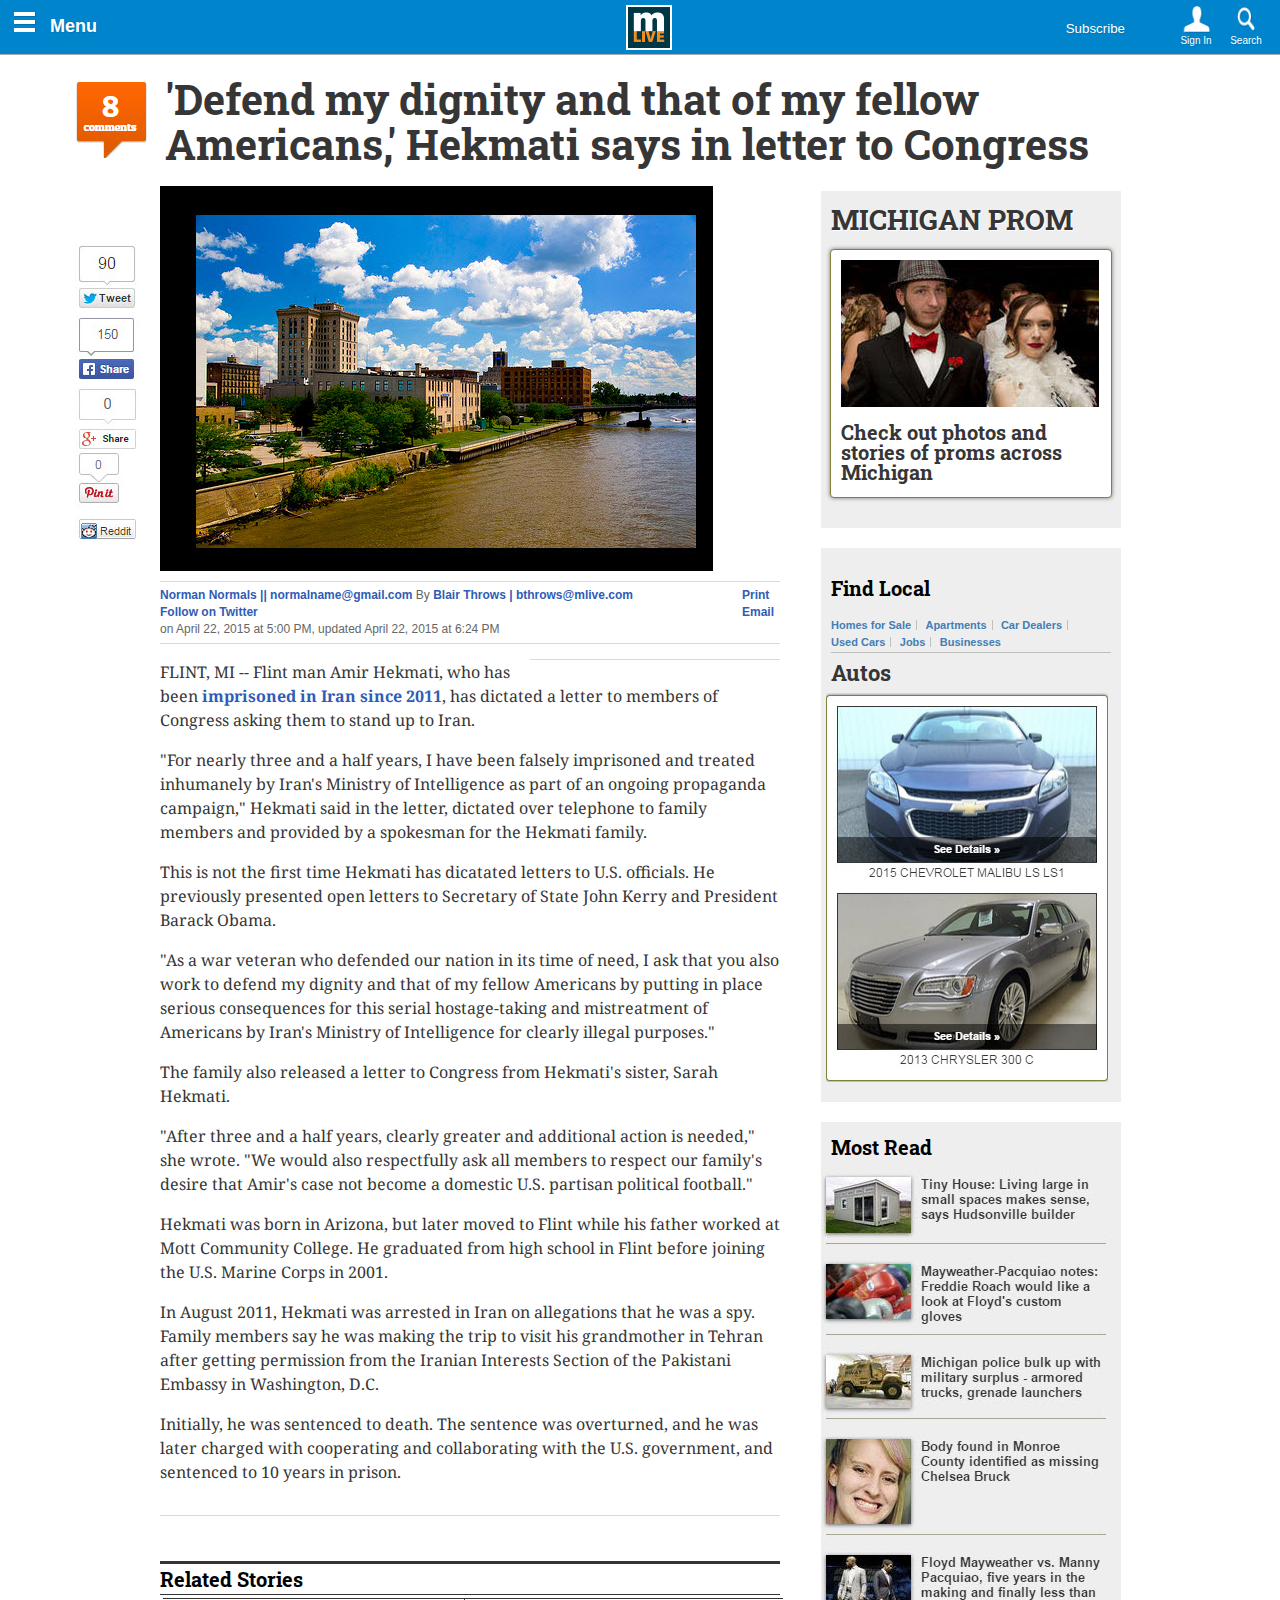
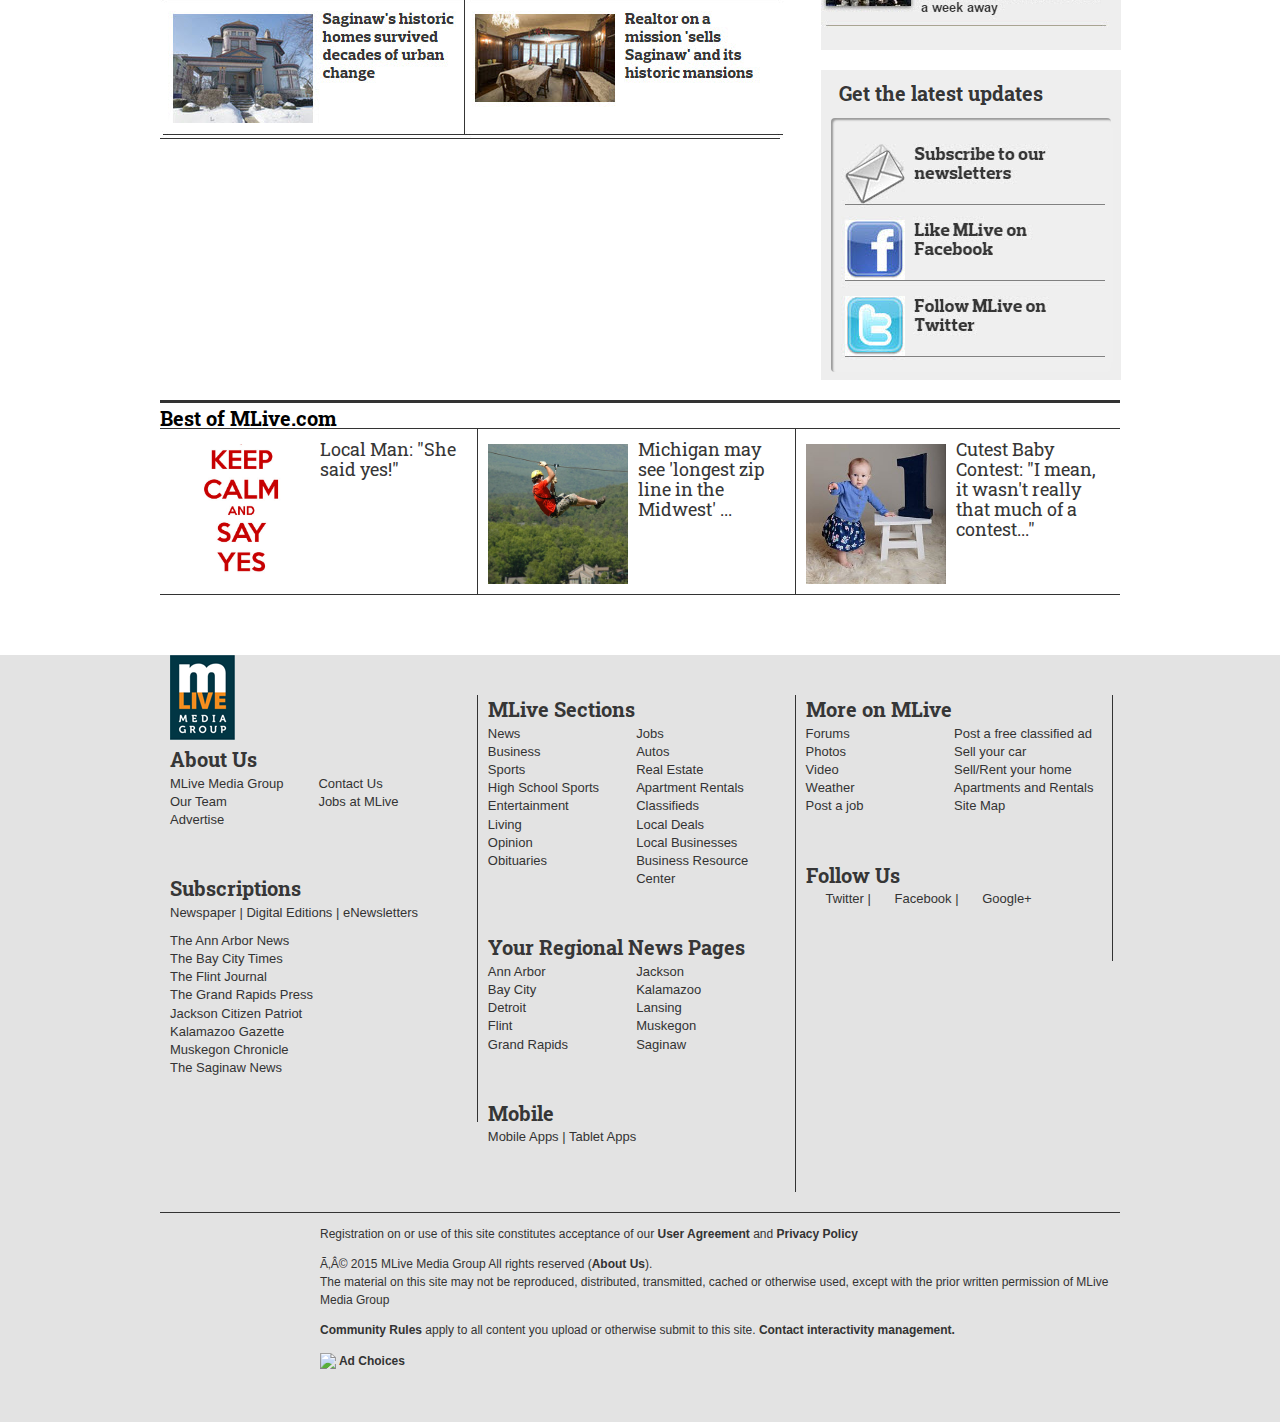
==== index.html @ e7f5a298 "HTML cleanup complete. Removed all script tags." ====
<html class="no-js" lang="en-US" xmlns:fb="http://www.facebook.com/2008/fbml" xmlns:og="http://ogp.me/ns#">
   <!--<![endif]-->
   <head>
      <title>  'Defend my dignity and that of my fellow Americans,' Hekmati says in letter to Congress |                   MLive.com</title>
      <link rel="image_src" href="http://media.mlive.com/flint-journal/photo/2014/04/14815880-small.jpg">
      <link rel="alternate" type="application/atom+xml" title="Flint News" href="http://www.mlive.com/news/flint/index.ssf//atom.xml">
      <link rel="stylesheet" href="css/nocommentbox.css">
      <link rel="stylesheet" href="css/article_res.css">
      <link type="text/css" rel="stylesheet" href="/static/common/js/galleria/adv_galleria.css">
      <link href="/static/common/js/galleria/jquery.mCustomScrollbar.css" rel="stylesheet" type="text/css">
      <link href='http://fonts.googleapis.com/css?family=Roboto+Slab:400,700' rel='stylesheet' type='text/css'>
      <link href='http://fonts.googleapis.com/css?family=Droid+Serif' rel='stylesheet' type='text/css'>
   </head>
   
   <body>
      <div id="FB_HiddenContainer" style="position: absolute; top: -10000px; left: -10000px; width: 0px; height: 0px;"></div>
      <!-- Start Masthead -->
      <!-- ./templates/global/shared/nav/masthead.mtml start -->
      <!-- toprail -->
      <header id="adv_header">
         <div id="adv_masthead">
            <div id="adv_header_logo">
               <div id="adv_logo">
                  <img src="img/mlive-logo.png" style="
                     padding-bottom: 45px;
                     ">
                  <a id="adv_aff_link" href="http://www.mlive.com/" title="MLive"><span class="ir">MLive</span></a>
                  <div id="adv_header_text" style="
                     ">
                     <h3 data-state="7" class="advEdition">
                     </h3>
                  </div>
                  <div id="adv_edition_dropdown" class="advDropdown advLayer">
                     <div class="advPanelArrow"></div>
                     <div class="advDropdownOuter">
                        <div class="advDropdownInner">
                           <ul id="adv_edition_menu" class="advMenuSecondary advMenuSub advMenu">
                              <li data-value="ann-arbor" data-state="7">Ann Arbor</li>
                              <li data-value="bay-city" data-state="7">Bay City</li>
                              <li data-value="detroit" data-state="7">Detroit</li>
                              <li data-value="flint" data-state="7">Flint</li>
                              <li data-value="grand-rapids" data-state="7">Grand Rapids</li>
                              <li data-value="jackson" data-state="7">Jackson</li>
                              <li data-value="kalamazoo" data-state="7">Kalamazoo</li>
                              <li data-value="lansing" data-state="7">Lansing</li>
                              <li data-value="muskegon" data-state="7">Muskegon</li>
                              <li data-value="saginaw" data-state="7">Saginaw</li>
                              <li data-value="michigan" data-state="7">All Michigan</li>
                           </ul>
                        </div>
                     </div>
                  </div>
               </div>
            </div>
         </div>
         <div id="adv_mast_left">
            <nav id="adv_menu" class="advToprailBtn" data-state="1">
               <span class="advToprailIcon"><img src="img/hamburg.png" style="margin-top:5px"></span>
               <span class="advMenuText">Menu</span>
            </nav>
            <div id="adv_menu_dropdown" class="advDropdown advLayer">
               <div class="advPanelArrow"></div>
               <div class="advDropdownOuter">
                  <div id="adv_menu_container">
                     <div class="advDropdownInner">
                        <ul id="adv_menu_top" class="advMenu">
                           <li><a href="http://www.mlive.com/">Home</a></li>
                           <li id="adv_menu_select_edition" data-state="2" data-key="edition">
                              <span class="advHelperText">Set Your Edition</span>
                              <span class="nolink">Michigan</span><span class="next" data-state="2" data-key="edition"></span>
                           </li>
                           <li id="adv_mobi_weather" data-state="4">
                              <div class="advWeatherInner">
                                 <span class="advGeoChoosen"></span>
                                 <span class="advConditions">
                                 <span class="advTemp"></span>
                                 </span>
                              </div>
                              <span class="next"></span>
                           </li>
                        </ul>
                        <ul id="adv_menu_main" class="advMenu">
                           <li><a href="http://www.mlive.com/news/">News</a><span class="next" data-state="2" data-key="3013"></span></li>
                           <li><a href="http://www.mlive.com/sports/">Sports</a><span class="next" data-state="2" data-key="3004"></span></li>
                           <li><a href="http://www.mlive.com/hssports/">High School Sports</a><span class="next" data-state="2" data-key="hssports"></span></li>
                           <li><a href="http://www.mlive.com/weather">Weather</a><span class="next" data-state="2" data-key="3090"></span></li>
                           <li><a href="http://www.mlive.com/business/">Business</a><span class="next" data-state="2" data-key="3086"></span></li>
                           <li><a href="http://www.mlive.com/jobs/">Jobs</a><span class="none" data-state="2" data-key="6319"></span></li>
                           <li><a href="http://autos.mlive.com/">Autos</a><span class="none" data-state="2" data-key="3097"></span></li>
                           <li><a href="http://realestate.mlive.com/">Real Estate</a><span class="none" data-state="2" data-key="3062"></span></li>
                           <li><a href="http://realestate.mlive.com/for-rent">Rentals</a><span class="none" data-state="2" data-key="6118"></span></li>
                           <li><a href="http://www.mlive.com/entertainment/">Entertainment</a><span class="next" data-state="2" data-key="3015"></span></li>
                           <li><a href="http://www.mlive.com/food/">Food &amp; Dining</a><span class="next" data-state="2" data-key="3100"></span></li>
                           <li><span class="nolink" href="">Lifestyle</span><span class="next" data-state="2" data-key="6134"></span></li>
                           <li><a href="http://www.mlive.com/opinion/">Opinion</a><span class="next" data-state="2" data-key="3099"></span></li>
                           <li><span class="nolink" href="http://www.mlive.com/photos/">Photos &amp; Videos</span><span class="next" data-state="2" data-key="3066"></span></li>
                           <li><a href="http://members.mlive.com/">Become a Member</a><span class="next" data-state="2" data-key="3078"></span></li>
                           <li><a href="http://classifieds.mlive.com/">Classifieds</a><span class="none" data-state="2" data-key="3060"></span></li>
                           <li><a href="http://www.mlive.com/obituaries/">Obituaries</a><span class="none" data-state="2" data-key="6318"></span></li>
                           <li><a href="http://www.mlive.com/deals/">Find&amp;Save</a><span class="none" data-state="2" data-key="6317"></span></li>
                           <li><a href="http://businessfinder.mlive.com/">Local Businesses</a><span class="none" data-state="2" data-key="6316"></span></li>
                           <li><a href="http://www.mlive.com/placead/">Place an Ad</a><span class="none" data-state="2" data-key="6409"></span></li>
                           <li data-state="2" data-key="follow"><span class="nolink">Follow Us</span>
                              <span class="next" data-state="2" data-key="follow"></span>
                           </li>
                           <li id="adv_li_subscribe" data-state="2" data-key="subscribe"><span class="nolink">Subscribe</span>
                              <span class="next" data-state="2" data-key="subscribe"></span>
                           </li>
                        </ul>
                        <div class="SiteSponsor nomobilead injectedAd" id="SiteSponsor"></div>
                        <ul class="advMenuSub advMenu" data-key="3013">
                           <li class="advMainMenuLink" data-state="2">
                              <div class="prev"></div>
                              Back to Main Menu
                           </li>
                           <li><a href="http://www.mlive.com/auto/">Automotive</a></li>
                           <li><a href="http://www.mlive.com/crime/">Crime</a></li>
                           <li><a href="http://topics.mlive.com/tag/searchable-database/posts.html">Databases</a></li>
                           <li><a href="http://www.mlive.com/education/">Education</a></li>
                           <li><a href="http://www.mlive.com/environment/">Environment</a></li>
                           <li><a href="http://www.mlive.com/health">Health</a></li>
                           <li><a href="http://www.mlive.com/lottery/">Lottery</a></li>
                           <li><a href="http://www.mlive.com/obituaries/">Obituaries</a></li>
                           <li><a href="http://www.mlive.com/politics/">Politics &amp; Elections</a></li>
                           <li><a href="http://www.mlive.com/newsflash">U.S. &amp; World</a></li>
                           <li><a href="http://www.mlive.com/weather">Weather</a></li>
                           <li class="advMenuExpansion" data-state="3" data-sub-key="6229" data-sub-parent="3013"><span class="nolink">Regions</span><span class="next" data-state="3" data-sub-key="6229" data-sub-parent="3013"></span></li>
                           <li class="advMenuExpansion" data-state="3" data-sub-key="7063" data-sub-parent="3013"><span class="nolink">News subscriptions</span><span class="next" data-state="3" data-sub-key="7063" data-sub-parent="3013"></span></li>
                        </ul>
                        <ul class="advMenuSub advMenu" data-key="3004">
                           <li class="advMainMenuLink" data-state="2">
                              <div class="prev"></div>
                              Back to Main Menu
                           </li>
                           <li><a href="http://www.mlive.com/lions/">Lions</a></li>
                           <li><a href="http://www.mlive.com/pistons/">Pistons</a></li>
                           <li><a href="http://www.mlive.com/redwings/">Red Wings</a></li>
                           <li><a href="http://www.mlive.com/tigers/">Tigers</a></li>
                           <li><a href="http://www.mlive.com/broncos/">Broncos</a></li>
                           <li><a href="http://www.mlive.com/cardinals/">Cardinals</a></li>
                           <li><a href="http://www.mlive.com/chippewas/">Chippewas</a></li>
                           <li><a href="http://www.mlive.com/eagles/">Eagles</a></li>
                           <li><a href="http://www.mlive.com/lakers/">Lakers</a></li>
                           <li><a href="http://www.mlive.com/spartans/">Spartans</a></li>
                           <li><a href="http://www.mlive.com/wolverines/">Wolverines</a></li>
                           <li><a href="http://www.mlive.com/smallcolleges">Small Colleges</a></li>
                           <li class="advMenuExpansion" data-state="3" data-sub-key="3083" data-sub-parent="3004"><span class="nolink">More Sports</span><span class="next" data-state="3" data-sub-key="3083" data-sub-parent="3004"></span></li>
                        </ul>
                        <ul class="advMenuSub advMenu" data-key="3090">
                           <li class="advMainMenuLink" data-state="2">
                              <div class="prev"></div>
                              Back to Main Menu
                           </li>
                           <li><a href="http://connect.mlive.com/staff/torregrossa/posts.html">Forecasts from Mark Torregrossa</a></li>
                           <li><a href="http://topics.mlive.com/tag/%40mlive-weather/index.html">Michigan Weather News</a></li>
                           <li><a href="http://www.mlive.com/weather/">Radar &amp; More</a></li>
                        </ul>
                        <ul class="advMenuSub advMenu" data-key="3086">
                           <li class="advMainMenuLink" data-state="2">
                              <div class="prev"></div>
                              Back to Main Menu
                           </li>
                           <li><a href="http://www.mlive.com/auto/">Automotive</a></li>
                           <li><a href="http://www.mlive.com/business/">Statewide</a></li>
                           <li><a href="http://www.mlive.com/business/ann-arbor/">Ann Arbor</a></li>
                           <li><a href="http://www.mlive.com/business/jackson-lansing/">Jackson &amp; Lansing</a></li>
                           <li><a href="http://www.mlive.com/business/detroit/">Metro Detroit</a></li>
                           <li><a href="http://www.mlive.com/business/mid-michigan/">Mid-Michigan</a></li>
                           <li><a href="http://www.mlive.com/business/west-michigan/">West Michigan</a></li>
                           <li class="advMenuExpansion" data-state="3" data-sub-key="3003" data-sub-parent="3086"><span class="nolink">More Business</span><span class="next" data-state="3" data-sub-key="3003" data-sub-parent="3086"></span></li>
                        </ul>
                        <ul class="advMenuSub advMenu" data-key="3015">
                           <li class="advMainMenuLink" data-state="2">
                              <div class="prev"></div>
                              Back to Main Menu
                           </li>
                           <li><a href="http://www.mlive.com/dining/">Dining Out</a></li>
                           <li><a href="http://www.mlive.com/events/">Event Listings</a></li>
                           <li><a href="http://myevent.mlive.com/web/event.php">Post an Event</a></li>
                           <li><a href="http://www.mlive.com/michigansbest">Michigan's Best</a></li>
                           <li><a href="http://www.mlive.com/movies/index.ssf?finder=mlive">Movie Listings</a></li>
                           <li><a href="http://www.mlive.com/movies/">Movies &amp; Reviews</a></li>
                           <li><a href="http://www.mlive.com/music/">Music &amp; Reviews</a></li>
                           <li><a href="http://www.mlive.com/comics-kingdom/">Comics</a></li>
                           <li><a href="http://www.mlive.com/celebrity-news/">Celebrities</a></li>
                           <li><a href="http://www.mlive.com/puzzles-kingdom/">Puzzles</a></li>
                           <li><a href="http://affiliate.zap2it.com/tvlistings/ZCGrid.do?aid=mli">TV Listings</a></li>
                        </ul>
                        <ul class="advMenuSub advMenu" data-key="3100">
                           <li class="advMainMenuLink" data-state="2">
                              <div class="prev"></div>
                              Back to Main Menu
                           </li>
                           <li><a href="http://www.mlive.com/dining/">Dining Out</a></li>
                           <li><a href="http://www.mlive.com/cooking/">Cooking &amp; Recipes</a></li>
                           <li><a href="http://www.mlive.com/cooking/heathly-eating/">Healthy Eating</a></li>
                           <li><a href="http://www.mlive.com/ziplist">My Recipe Box</a></li>
                           <li><a href="http://www.mlive.com/michigansbest">Michigan's Best</a></li>
                           <li><a href="http://www.mlive.com/beer">Beer</a></li>
                           <li><a href="http://www.mlive.com/drinks/">Drinks</a></li>
                           <li><a href="http://www.mlive.com/wine/">Wine</a></li>
                        </ul>
                        <ul class="advMenuSub advMenu" data-key="6134">
                           <li class="advMainMenuLink" data-state="2">
                              <div class="prev"></div>
                              Back to Main Menu
                           </li>
                           <li><a href="http://www.mlive.com/celebrations">Celebrations</a></li>
                           <li><a href="http://www.mlive.com/health/">Health &amp; Fitness</a></li>
                           <li><a href="http://www.mlive.com/homeandgarden/">Home &amp; Garden</a></li>
                           <li><a href="http://www.mlive.com/travel/">Travel</a></li>
                           <li><a href="http://www.mlive.com/weddings/">Weddings</a></li>
                        </ul>
                        <ul class="advMenuSub advMenu" data-key="3099">
                           <li class="advMainMenuLink" data-state="2">
                              <div class="prev"></div>
                              Back to Main Menu
                           </li>
                           <li><a href="http://connect.mlive.com/user/BraunKen/posts.html">Ken Braun</a></li>
                           <li><a href="http://connect.mlive.com/user/sjdemas/posts.html">Susan Demas</a></li>
                           <li><a href="http://connect.mlive.com/user/timskubick/posts.html">Tim Skubick</a></li>
                           <li class="advMenuExpansion" data-state="3" data-sub-key="6443" data-sub-parent="3099"><span class="nolink">By Region</span><span class="next" data-state="3" data-sub-key="6443" data-sub-parent="3099"></span></li>
                        </ul>
                        <ul class="advMenuSub advMenu" data-key="3066">
                           <li class="advMainMenuLink" data-state="2">
                              <div class="prev"></div>
                              Back to Main Menu
                           </li>
                           <li><a href="http://photos.mlive.com/8002564/galleries/index.html">Ann Arbor Photos</a></li>
                           <li><a href="http://photos.mlive.com/4468/galleries/index.html">Bay City Photos</a></li>
                           <li><a href="http://photos.mlive.com/5628/galleries/index.html">Detroit Photos</a></li>
                           <li><a href="http://photos.mlive.com/4466/galleries/index.html">Flint Photos</a></li>
                           <li><a href="http://photos.mlive.com/4469/galleries/index.html">Grand Rapids Photos</a></li>
                           <li><a href="http://photos.mlive.com/4471/galleries/index.html">Jackson Photos</a></li>
                           <li><a href="http://photos.mlive.com/4472/galleries/index.html">Kalamazoo Photos</a></li>
                           <li><a href="http://photos.mlive.com/8002029/galleries/index.html">Lansing Photos</a></li>
                           <li><a href="http://photos.mlive.com/4474/galleries/index.html">Muskegon Photos</a></li>
                           <li><a href="http://photos.mlive.com/4473/galleries/index.html">Saginaw Photos</a></li>
                           <li class="advMenuExpansion" data-state="3" data-sub-key="3044" data-sub-parent="3066"><a href="http://videos.mlive.com/mlive/index.html">Videos</a><span class="next" data-state="3" data-sub-key="3044" data-sub-parent="3066"></span></li>
                        </ul>
                        <ul class="advMenuSub advMenu" data-key="3078">
                           <li class="advMainMenuLink" data-state="2">
                              <div class="prev"></div>
                              Back to Main Menu
                           </li>
                           <li><a href="https://members.mlive.com/login.aspx?ReturnUrl=%2fSecurePage%2fselectaccount.aspx">Manage your Subscriptions</a></li>
                           <li><a href="http://benefits.mlive.com/">My Michigan Membership Benefits</a></li>
                           <li><a href="http://benefits.mlive.com/digital/">eReplica</a></li>
                           <li><a href="http://subscription.mlive.com/newsletters/">Newsletters</a></li>
                           <li><a href="http://www.mlivemediagroup.com/brands/newspapers/">Our Newspapers</a></li>
                           <li><a href="http://www.mlive.com/rss/">RSS Feeds</a></li>
                        </ul>
                        <ul class="advMenuSub advMenu" data-key="hssports" data-sub-key="hssports">
                           <li class="advMainMenuLink" data-state="2">
                              <div class="prev"></div>
                              Back to Main Menu
                           </li>
                           <li><a href="http://highschoolsports.mlive.com/">High School Sports Home</a></li>
                           <li><a href="http://highschoolsports.mlive.com/boystrackandfield/">Boys Track and Field</a></li>
                           <li><a href="http://highschoolsports.mlive.com/girlstrackandfield/">Girls Track and Field</a></li>
                           <li><a href="http://highschoolsports.mlive.com/baseball/">Baseball</a></li>
                           <li><a href="http://highschoolsports.mlive.com/softball/">Softball</a></li>
                           <li><a href="http://highschoolsports.mlive.com/girlssoccer/">Girls Soccer</a></li>
                           <li><a href="http://highschoolsports.mlive.com/boysgolf/">Boys Golf</a></li>
                           <li><a href="http://highschoolsports.mlive.com/girlstennis/">Girls Tennis</a></li>
                           <li><a href="http://highschoolsports.mlive.com/boyslacrosse/">Boys Lacrosse</a></li>
                           <li><a href="http://highschoolsports.mlive.com/girlslacrosse/">Girls Lacrosse</a></li>
                           <li><a href="http://highschoolsports.mlive.com/girlswaterpolo/">Girls Water Polo</a></li>
                           <li><a href="http://highschoolsports.mlive.com/boysrowing/">Boys Rowing</a></li>
                           <li><a href="http://highschoolsports.mlive.com/girlsrowing/">Girls Rowing</a></li>
                           <li><a href="http://highschoolsports.mlive.com/boysrugby/">Boys Rugby</a></li>
                           <li class="advMenuExpansion" data-state="3" data-sub-key="hssports">
                              <span class="nolink">Off Season Sports</span> 
                              <span class="next" data-state="3" data-sub-key="hssports"></span> 
                           </li>
                        </ul>
                        <ul class="advMenuSub advMenu advMenuSub2" data-sub-key="hssports">
                           <li class="advMainMenuLink" data-state="3" data-sub-key="hssports">
                              <div class="prev"></div>
                              Back to High School Sports Menu
                           </li>
                           <li><a href="http://highschoolsports.mlive.com/boysbasketball/">Boys Basketball</a></li>
                           <li><a href="http://highschoolsports.mlive.com/girlsbasketball/">Girls Basketball</a></li>
                           <li><a href="http://highschoolsports.mlive.com/football/">Football</a></li>
                           <li><a href="http://highschoolsports.mlive.com/wrestling/">Wrestling</a></li>
                           <li><a href="http://highschoolsports.mlive.com/boysicehockey/">Boys Ice Hockey</a></li>
                           <li><a href="http://highschoolsports.mlive.com/girlsvolleyball/">Girls Volleyball</a></li>
                           <li><a href="http://highschoolsports.mlive.com/boyssoccer/">Boys Soccer</a></li>
                           <li><a href="http://highschoolsports.mlive.com/boysswimming/">Boys Swimming</a></li>
                           <li><a href="http://highschoolsports.mlive.com/girlsswimming/">Girls Swimming</a></li>
                           <li><a href="http://highschoolsports.mlive.com/boystennis/">Boys Tennis</a></li>
                           <li><a href="http://highschoolsports.mlive.com/girlsgolf/">Girls Golf</a></li>
                           <li><a href="http://highschoolsports.mlive.com/boyscrosscountry/">Boys Cross Country</a></li>
                           <li><a href="http://highschoolsports.mlive.com/girlscrosscountry/">Girls Cross Country</a></li>
                           <li><a href="http://highschoolsports.mlive.com/fieldhockey/">Field Hockey</a></li>
                           <li><a href="http://highschoolsports.mlive.com/boyswaterpolo/">Boys Water Polo</a></li>
                           <li><a href="http://highschoolsports.mlive.com/cheer/">Competitive Cheer</a></li>
                           <li><a href="http://highschoolsports.mlive.com/boysbowling/">Boys Bowling</a></li>
                           <li><a href="http://highschoolsports.mlive.com/girlsbowling/">Girls Bowling</a></li>
                           <li><a href="http://highschoolsports.mlive.com/girlsgymnastics/">Girls Gymnastics</a></li>
                           <li><a href="http://highschoolsports.mlive.com/boysskiing/">Boys Skiing</a></li>
                           <li><a href="http://highschoolsports.mlive.com/girlsskiing/">Girls Skiing</a></li>
                           <li><a href="http://highschoolsports.mlive.com/equestrian/">Equestrian</a></li>
                           <li><a href="http://highschoolsports.mlive.com/girlsicehockey/">Girls Ice Hockey</a></li>
                           <li><a href="http://highschoolsports.mlive.com/boysgymnastics/">Boys Gymnastics</a></li>
                        </ul>
                        <ul id="adv_follow_menu" class="advMenuSub advMenu" data-key="follow">
                           <li class="advMainMenuLink" data-state="2">
                              <div class="prev"></div>
                              Back to Main Menu
                           </li>
                           <li class="advMenuSoc" id="adv_follow_fb"><span><a href="http://www.mlive.com/connect/social/#Facebook">Visit our Facebook Page</a></span></li>
                           <li class="advMenuSoc" id="adv_follow_twitter"><span><a href="http://www.mlive.com/connect/social/#Twitter">Follow us on Twitter</a></span></li>
                           <li class="advMenuSoc" id="adv_follow_gplus"><span><a href="https://plus.google.com/u/0/118382608325892108926">Visit us on Google Plus</a></span></li>
                        </ul>
                        <ul id="adv_subscribe_menu" class="advMenuSub advMenu" data-key="subscribe">
                           <li class="advMainMenuLink" data-state="2">
                              <div class="prev"></div>
                              Back to Main Menu
                           </li>
                           <li value="ann-arbor" data-val="ann-arbor"><a href="http://members.mlive.com/index.aspx?siteCode=AAN">The Ann Arbor News</a></li>
                           <li value="bay-city" data-val="bay-city"><a href="http://members.mlive.com/index.aspx?siteCode=BCT">The Bay City Times</a></li>
                           <li value="flint" data-val="flint"><a href="http://members.mlive.com/index.aspx?siteCode=FJNL">The Flint Journal</a></li>
                           <li value="grand-rapids" data-val="grand-rapids"><a href="http://members.mlive.com/index.aspx?siteCode=GRP">The Grand Rapids Press</a></li>
                           <li value="jackson" data-val="jackson"><a href="http://members.mlive.com/index.aspx?siteCode=JCP">Jackson Citizen Patriot</a></li>
                           <li value="kalamazoo" data-val="kalamazoo"><a href="http://members.mlive.com/index.aspx?siteCode=GAZ">Kalamazoo Gazette</a></li>
                           <li value="muskegon" data-val="muskegon"><a href="http://members.mlive.com/index.aspx?siteCode=MC">Muskegon Chronicle</a></li>
                           <li value="saginaw" data-val="saginaw"><a href="http://members.mlive.com/index.aspx?siteCode=SAG">The Saginaw News</a></li>
                        </ul>
                        <ul id="adv_menu_edition" class="advMenuSub advMenu" data-key="edition">
                           <li data-value="ann-arbor" data-state="7">Ann Arbor</li>
                           <li data-value="bay-city" data-state="7">Bay City</li>
                           <li data-value="detroit" data-state="7">Detroit</li>
                           <li data-value="flint" data-state="7">Flint</li>
                           <li data-value="grand-rapids" data-state="7">Grand Rapids</li>
                           <li data-value="jackson" data-state="7">Jackson</li>
                           <li data-value="kalamazoo" data-state="7">Kalamazoo</li>
                           <li data-value="lansing" data-state="7">Lansing</li>
                           <li data-value="muskegon" data-state="7">Muskegon</li>
                           <li data-value="saginaw" data-state="7">Saginaw</li>
                           <li data-value="michigan" data-state="7">All Michigan</li>
                        </ul>
                     </div>
                  </div>
               </div>
            </div>
            <div id="adv_weather" data-state="4" class="">
               <div class="advWeatherInner">
                  <span class="advConditions intermittent-clouds-04">
                  <span class="advTemp"></span>
                  </span>
               </div>
            </div>
            <div id="adv_weather_main" class="advDropdown advLayer">
               <div class="advPanelArrow"></div>
               <div class="advDropdownOuter">
                  <div class="advDropdownInner">
                     <div class="advMainMenuLink" data-state="1">
                        <div class="prev"><a href="#"></a></div>
                        Back to Main Menu
                     </div>
                     <div id="adv_weather_inner">
                        <div class="advClose" data-state="4"><span class="advToprailIcon ir">Close</span></div>
                        <form id="adv_wlocation_form">
                           <div class="title">Customize Your Weather</div>
                           <div>
                              <label for="adv_wlocation_input">Set Your Location (Enter City and State or Zip Code)</label>
                              <div class="errorMsg"></div>
                           </div>
                           <div class="advFrmInput"><input name="adv_wlocation_input" id="adv_wlocation_input" type="text" value="" placeholder="Use My Current Location"></div>
                           <div class="advFrmBtn"><input type="submit" value="Submit"></div>
                        </form>
                        <div id="adv_wlocation_confirm">
                           <div class="title">Congratulations!</div>
                           <div>Your weather is set to <span class="advGeoChoosen"></span>. You can change the location at any time.</div>
                           <div class="advFrmBtn">
                              <input class="adv-tray_link" data-state="4" data-phase="phase3" type="button" value="Done">
                           </div>
                        </div>
                        <div id="adv_weather_data">
                           <div class="subtitle">AccuWeather.com Quick Look</div>
                           <div class="title"></div>
                           <div><a class="advTrayLink" data-state="2" data-phase="phase1">Change your current location Ã‚Â»</a></div>
                           <div class="advWeatherInner"></div>
                           <div class="advFrmBtn"><a class="advABtn" href="">View Full Weather Report</a></div>
                        </div>
                     </div>
                  </div>
               </div>
            </div>
            <div class="adunit nomobilead" id="SponsorRight"></div>
         </div>
         <div id="adv_mast_right">
            <div id="adv_search" class="advToprailBtn" data-state="6">
               <img src="img/search.png" class="advToprailIcon ir">
               <span class="advIconLabel">Search</span>
            </div>
            <div id="adv_search_main">
               <div class="advPanelArrow"></div>
               <form id="adv_search_form" method="get" action="http://search.mlive.com/sp" onsubmit="">
                  <div id="adv_search_panel">
                     <div class="advSearchBtn" data-state="6"><input class="advSearchIcon" type="submit" value="Search"></div>
                     <div id="adv_search_bar" class="advLayer">
                        <input class="advTextbox" name="keywords" id="adv_search_input" placeholder="Search" type="text" autocomplete="off" autocorrect="off" autocapitalize="off"><br>
                     </div>
                  </div>
                  <div class="advSearchLink">
                     <h2>Search MLive</h2>
                     <div class="next"></div>
                  </div>
               </form>
            </div>
            <div id="adv_account" class="advToprailBtn" data-state="5">
               <img src="img/user.png" class="advToprailIcon ir">
               <span class="advIconLabel">Sign In</span>
            </div>
            <div id="adv_user_dropdown" class="advDropdown advLayer">
               <div class="advPanelArrow"></div>
               <div class="advDropdownOuter">
                  <div class="advDropdownInner">
                     <div class="advClose" data-state="5"><span class="advToprailIcon ir">Close</span></div>
                     <div id="adv_user_main">
                        <div id="adv_user_signin">
                           <h2>Sign in to<br><span>MLive</span></h2>
                           <div class="advRule"></div>
                           <div id="adv_gigya_tr_container"></div>
                           <form id="adv_signin" name="ToprailSignInForm" method="post" action="https://signup.mlive.com/community/" onsubmit="document.getElementById('adv_login_return_url').value=top.document.location.href;return true;">
                              <input type="hidden" name="__mode" value="do_login">
                              <input type="hidden" name="return_to" id="adv_login_return_url" value="">
                              <input type="hidden" name="affiliate" id="adv-affiliate" value="mlive">
                              <input type="hidden" name="v" id="adv-v" value="baseline">
                              <input id="adv_tr_login_author" class="advTextbox" name="username" placeholder="Enter Username" type="text" size="30" autocomplete="off" autocorrect="off" autocapitalize="off"><br>
                              <input id="adv_tr_login_password" class="advTextbox" name="password" placeholder="Enter Password" type="password" size="30"><br>
                              <input type="submit" value="Sign In">
                              <div class="advCheckbox">
                                 <input id="adv_signin_checkbox" type="checkbox" name="remember" value="Sign In">
                                 <label for="adv_signin_checkbox"><span class="advFormText">Remember me</span></label>
                              </div>
                              <input type="hidden" id="adv_tr_error_url" name="error_url" value="https://signup.mlive.com/sign-in/">
                           </form>
                           <a id="adv_pass_reset" href="https://signup.mlive.com/remember/?">Forgot your username and password?</a>
                           <div class="advRule"></div>
                           <div class="advSocialLogin">
                              <div id="adv_signin_services">
                                 <h3>Don't have an account?</h3>
                                 <p><a title="Register now!" id="adv_toprail_register" href="https://signup.mlive.com/register/?">Register now for free</a>, or sign in with any of these services:</p>
                                 <span id="adv_signin_links">
                                 <a class="adv-signin-fb" id="AdvTrSdFb" href="https://signup.mlive.com/sign-in/?option=Facebook"><img src="http://media.mlive.com/static/common/img/buttons/btn-signin-Facebook.png" alt="Facebook"></a>
                                 <a class="adv-signin-google" href="https://signup.mlive.com/sign-in/?option=Google"><img src="http://media.mlive.com/static/common/img/buttons/btn-signin-Google.png" alt="Google"></a>
                                 <a class="adv-signin-aim" href="https://signup.mlive.com/sign-in/?option=AIM"><img src="http://media.mlive.com/static/common/img/buttons/btn-signin-AOL.png" alt="AOL"></a>
                                 <a class="adv-signin-twitter" href="https://signup.mlive.com/sign-in/?option=Twitter"><img src="http://media.mlive.com/static/common/img/buttons/btn-signin-Twitter.png" alt="Twitter"></a>
                                 </span>
                              </div>
                           </div>
                        </div>
                        <div id="adv_user_snapshot">
                           <div id="adv_profile_menu">
                              <img id="adv_profile_img">
                              <div id="adv_profile_nameplate">
                                 <span class="advSignInStatus">You are signed in as</span><br>
                                 <h2></h2>
                              </div>
                              <div id="adv_profile_btns">
                                 <span class="advProfileBtn" id="adv_profile_edit"><a href="" title="Edit your profile">Edit</a></span>
                                 <span class="advProfileBtn" id="adv_profile_view"><a href="" title="View your public profile">Public Profile</a></span>
                                 <span class="advProfileBtn" id="adv_profile_exit"><a href="" title="Sign out">Sign Out</a></span>
                              </div>
                           </div>
                           <div id="adv_gigya_tr_profile"></div>
                           <div id="adv_user_favs">
                              <ul>
                                 <li id="user_fav_schools" class="advFavCat">
                                    <div data-state="0">
                                       <h2>Favorite Schools</h2>
                                       <span class="advFeedBtn ir">expand</span>
                                    </div>
                                    <ul class="advFeedSubList"></ul>
                                 </li>
                                 <li id="user_fav_teams" class="advFavCat">
                                    <div data-state="0">
                                       <h2>Favorite Teams</h2>
                                       <span class="advFeedBtn ir">close</span>
                                    </div>
                                    <ul class="advFeedSubList"></ul>
                                 </li>
                              </ul>
                           </div>
                        </div>
                     </div>
                  </div>
               </div>
            </div>
            <div id="adv_subscribe" data-state="9" class="">
               <span class="advArrow">Subscribe</span><br><strong></strong>
            </div>
            <div id="adv_subscribe_main" class="advDropdown advLayer">
               <div class="advPanelArrow"></div>
               <div class="advDropdownOuter">
                  <div class="advDropdownInner">
                     <ul class="advMenu">
                        <li value="ann-arbor" data-val="ann-arbor"><a href="http://members.mlive.com/index.aspx?siteCode=AAN">The Ann Arbor News</a></li>
                        <li value="bay-city" data-val="bay-city"><a href="http://members.mlive.com/index.aspx?siteCode=BCT">The Bay City Times</a></li>
                        <li value="flint" data-val="flint"><a href="http://members.mlive.com/index.aspx?siteCode=FJNL">The Flint Journal</a></li>
                        <li value="grand-rapids" data-val="grand-rapids"><a href="http://members.mlive.com/index.aspx?siteCode=GRP">The Grand Rapids Press</a></li>
                        <li value="jackson" data-val="jackson"><a href="http://members.mlive.com/index.aspx?siteCode=JCP">Jackson Citizen Patriot</a></li>
                        <li value="kalamazoo" data-val="kalamazoo"><a href="http://members.mlive.com/index.aspx?siteCode=GAZ">Kalamazoo Gazette</a></li>
                        <li value="muskegon" data-val="muskegon"><a href="http://members.mlive.com/index.aspx?siteCode=MC">Muskegon Chronicle</a></li>
                        <li value="saginaw" data-val="saginaw"><a href="http://members.mlive.com/index.aspx?siteCode=SAG">The Saginaw News</a></li>
                     </ul>
                  </div>
               </div>
            </div>
         </div>
         <!-- only for edition-based affiliates -->
         <div id="adv_mobi_edition">
            <h3>Michigan</h3>
            <span data-state="7">Change Region</span>
         </div>
         <!-- /only for edition-based affiliates -->
      </header>
      <!-- /toprail -->
      <div class="adunit nomobilead" id="FrameTile2"></div>
      <!-- ./templates/global/shared/nav/masthead.mtml end -->
      <!-- End Masthead -->
      <div role="main" id="main">
         <div class="wrapper">
            <div id="content">
               <div class="hnews">
                  <div id="article">
                     <div class="wrapper">
                        <div class="CommentCount">
                           <img src="img/comments.png"><a href="#"><span id="echo_comment_count"></span></a>
                           <div class="label">comments</div>
                        </div>
                        <!-- headline - wide -->   
                        <!-- Premium Blog -->
                        <!-- /Premium Blog -->
                        <h1>'Defend my dignity and that of my fellow Americans,' Hekmati says in letter to Congress</h1>
                        <div class="clearfix">
                           <img src="img/saginaw.jpg">
                        </div>
                        <!-- /headline -->
                        <div id="article_container">
                           <div id="multimedia_main_gallery">
                              <div class="gallery_wrapper">
                                 <input type="button" id="btnShare" onclick="javascript:showShareUI('simpleShare')" style="display: none">
                                 <div id="galleriaAdOverlay">
                                    <div id="galleriaAdCloseLeft"></div>
                                    <div id="galleriaAdCloseRight"></div>
                                 </div>
                                 <div id="galleria">
                                    <div id="preloadGallery">
                                       <div class="spinner">
                                          <div class="bounce1"></div>
                                          <div class="bounce2"></div>
                                          <div class="bounce3"></div>
                                       </div>
                                    </div>
                                    <div style="display:none">
                                    </div>
                                 </div>
                                 <!-- /galleria -->
                              </div>
                              <!-- /gallery_wrapper -->
                           </div>
                           <div id="Byline">
                              <div class="EmailPrint">
                                 <a class="PrintLink" href="#" target="_blank">Print</a>
                                 <a class="EmailLink" href="#">Email</a>
                              </div>
                              <a href="#">
                              <span class="resimg Avatar" data-image="#" data-position="byline-avatar">Norman Normals || normalname@gmail.com</span>
                              </a>
                              By
                              <span class="author vcard"><a class="bl" href="#">
                              Blair Throws | bthrows@mlive.com
                              </a></span>
                              <span style="display:none; visibility:hidden;">The Flint Journal</span>
                              <br> <a href="#" target="_blank">Follow on Twitter</a>
                              <br>on April 22, 2015 at  5:00 PM, updated <span class="updated" title="2015-04-22T22:24:19Z">April 22, 2015 at  6:24 PM</span>
                              <div id="sponsor_tablet">
                                 <div class="sub-sponsor"></div>
                              </div>
                           </div>
                           <!-- /Byline -->
                           <div id="social_top">
                              <img src="img/social.jpg" style="margin-top:-350px; margin-right: 50px;">                    
                           </div>
                           <!-- /social_top -->
                           <div id="social_mobile">
                              <div class="social_simple">
                                 <a href="http://www.facebook.com/sharer.php?u=http%3A%2F%2Fwww.mlive.com%2Fnews%2Fflint%2Findex.ssf%2F2015%2F04%2Fhekmati_to_congress_defend_my.html" target="_blank" class="facebook"></a>
                                 <a href="http://twitter.com/share?url=http%3A%2F%2Fwww.mlive.com%2Fnews%2Fflint%2Findex.ssf%2F2015%2F04%2Fhekmati_to_congress_defend_my.html&amp;text=%27Defend%20my%20dignity%20and%20that%20of%20my%20fellow%20Americans%2C%27%20Hekmati%20says%20in%20letter%20to%20Congress" target="_blank" class="twitter"></a>
                                 <a href="mailto:?subject=%27Defend%20my%20dignity%20and%20that%20of%20my%20fellow%20Americans%2C%27%20Hekmati%20says%20in%20letter%20to%20Congress&amp;body=http%3A%2F%2Fwww.mlive.com%2Fnews%2Fflint%2Findex.ssf%2F2015%2F04%2Fhekmati_to_congress_defend_my.html#incart_email_mobile" target="_blank" class="email"></a>
                                 <a href="#comments" class="no_mobile comments_button comments_button_top">Comments</a>
                              </div>
                           </div>
                           <!-- /social_mobile -->  
                           <div id="article_inset">
                              <div id="story-package">
                                 <!-- series -->
                                 <div id="series">
                                 </div>
                                 <!-- /series -->
                                 <!-- Aka Story Package -->
                                 <!-- gallery-preview -->
                                 <!-- /gallery-preview -->
                                 <!-- Aka Secondary Package -->
                                 <div class="adunit nomobilead" id="StoryAd">
                                 </div>
                              </div>
                              <!-- /storypackage -->
                           </div>
                           <!-- /#article_inset -->
                           <!-- Article -->
                           <div class="entry-content">
                              <div class="ndn_embed" id="ndn-video-player-1" data-config-distributor-id="90299"></div>
                              <p>FLINT, MI -- Flint man Amir Hekmati, who has been <a href="http://www.mlive.com/news/flint/index.ssf/2015/04/parents_of_amir_hekmat_appear.html">imprisoned in Iran since 2011</a>, has dictated a letter to members of Congress asking them to stand up to Iran.</p>
                              <p>"For nearly three and a half years, I have been falsely imprisoned and treated inhumanely by Iran's Ministry of Intelligence as part of an ongoing propaganda campaign," Hekmati said in the letter, dictated over telephone to family members and provided by a spokesman for the Hekmati family.</p>
                              <p>This is not the first time Hekmati has dicatated letters to U.S. officials. He previously presented open letters to Secretary of State John Kerry and President Barack Obama.</p>
                              <p>"As a war veteran who defended our nation in its time of need, I ask that you also work to defend my dignity and that of my fellow Americans by putting in place serious consequences for this serial hostage-taking and mistreatment of Americans by Iran's Ministry of Intelligence for clearly illegal purposes."</p>
                              <p>The family also released a letter to Congress from Hekmati's sister, Sarah Hekmati.</p>
                              <p>"After three and a half years, clearly greater and additional action is needed," she wrote. "We would also respectfully ask all members to respect our family's desire that Amir's case not become a domestic U.S. partisan political football."</p>
                              <p>Hekmati was born in Arizona, but later moved to Flint while his father worked at Mott Community College. He graduated from high school in Flint before joining the U.S. Marine Corps in 2001.</p>
                              <p>In August 2011, Hekmati was arrested in Iran on allegations that he was a spy. Family members say he was making the trip to visit his grandmother in Tehran after getting permission from the Iranian Interests Section of the Pakistani Embassy in Washington, D.C.</p>
                              <p>Initially, he was sentenced to death. The sentence was overturned, and he was later charged with cooperating and collaborating with the U.S. government, and sentenced to 10 years in prison.</p>
                              <div class="ndn_embed" id="ndn-video-player-2" data-config-distributor-id="90299"></div>
                           </div>
                           <!-- /Article -->
                           <div class="box_grayoutline">
                              <div>
                                 <div class="box_top_left">
                                    <!-- -->
                                 </div>
                                 <div class="box_top_right">
                                    <!-- -->
                                 </div>
                                 <div class="box_top">
                                    <!-- -->
                                 </div>
                              </div>
                              <div class="box_content">
                                 <div class="clear">
                                    <!--  -->
                                 </div>
                                 <!-- 'BannerShared' begin -->
                                 <div class="adunit nomobilead" id="BannerShared">
                                 </div>
                                 <!-- 'BannerShared' end -->
                              </div>
                              <div>
                                 <div class="box_bottom_left">
                                    <!-- -->
                                 </div>
                                 <div class="box_bottom_right">
                                    <!-- -->
                                 </div>
                                 <div class="box_bottom">
                                    <!-- -->
                                 </div>
                              </div>
                           </div>
                           <div class="clearfix"></div>
                           <div id="social_bottom">
                           </div>
                           <div class="social_simple">
                              <a href="http://www.facebook.com/sharer.php?u=http%3A%2F%2Fwww.mlive.com%2Fnews%2Fflint%2Findex.ssf%2F2015%2F04%2Fhekmati_to_congress_defend_my.html" target="_blank" class="facebook"></a>
                              <a href="http://twitter.com/share?url=http%3A%2F%2Fwww.mlive.com%2Fnews%2Fflint%2Findex.ssf%2F2015%2F04%2Fhekmati_to_congress_defend_my.html&amp;text=%27Defend%20my%20dignity%20and%20that%20of%20my%20fellow%20Americans%2C%27%20Hekmati%20says%20in%20letter%20to%20Congress" target="_blank" class="twitter"></a> 
                              <a href="mailto:?subject=%27Defend%20my%20dignity%20and%20that%20of%20my%20fellow%20Americans%2C%27%20Hekmati%20says%20in%20letter%20to%20Congress&amp;body=http%3A%2F%2Fwww.mlive.com%2Fnews%2Fflint%2Findex.ssf%2F2015%2F04%2Fhekmati_to_congress_defend_my.html#incart_email_mobile" target="_blank" class="email"></a>
                              <a href="#comments" class="no_mobile comments_button  comments_button_bottom">Comments</a>
                           </div>
                           <div class="clearfix newrelated" id="related">
                              <h2>Related Stories</h2>
                              <img src="img/related.jpg">
                           </div>
                           <a name="comments"></a>
                           <div id="rtb-comments"></div>
                        </div>
                        <!--/#article_container -->
                     </div>
                     <!-- /#article .wrapper -->
                  </div>
                  <!-- /#article -->
               </div>
               <!-- .hnews -->
               <aside class="ArticleSidebar" style="
                  display: inline-block;
                  margin-top: -400px;
                  ">
                  <div class="SecSponsor adunit nomobilead" id="SecSponsor"></div>
                  <div class="Rectangle adunit nomobilead" id="Rectangle"></div>
                  <section class="special-report promo-spot" style="">
                     <header>
                        <h1>MICHIGAN PROM</h1>
                     </header>
                     <div class="promo-box">
                        <a href="#"><img src="img/prom.jpg" class="lazy" data-original="http://media.mlive.com/news_impact/photo/prompromojpg-5b0f62b49e50a921.jpg" data-position="special_report-main" alt=""></a>
                        <h2><a href="#">Check out photos and stories of proms across Michigan</a></h2>
                        <p></p>
                     </div>
                  </section>
                  <section id="community-center">
                     <section id="find-local" class="promo-spot">
                        <header>
                           <h2>Find Local</h2>
                           <div class="Button2 clearfix adunit nomobilead" id="Button2"></div>
                        </header>
                        <div class="nav">
                           <ul>
                              <li><a href="#">Homes for Sale</a></li>
                              <li><a href="#">Apartments</a></li>
                              <li><a href="#">Car Dealers</a></li>
                              <li><a href="#">Used Cars</a></li>
                              <li><a href="#">Jobs</a></li>
                              <li><a href="#">Businesses</a></li>
                           </ul>
                        </div>
                        <div class="fl-content">
                           <h3>Autos</h3>
                           <img src="img/adi.jpg" style="margin-left:5px">
                        </div>
                        <div class="clearfix"></div>
                     </section>
                     <div id="cc_class" class="cc-set">
                        <!-- <h2></h2> -->
                        <div class="selector" id="cc-job">
                           <h3><a href="http://m.mobilejobs.mlive.com/jobs/">Find a job</a></h3>
                        </div>
                        <div class="selector" id="cc-auto">
                           <h3><a href="http://autos.m.mlive.com/">Buy or sell a car</a></h3>
                        </div>
                        <div class="selector" id="cc-sale">
                           <h3><a href="http://res.m.mlive.com/">Find a place to live</a></h3>
                        </div>
                        <div class="selector" id="cc-live">
                           <h3><a href="http://merch.m.mlive.com/">See what's for sale</a></h3>
                        </div>
                        <div class="selector" id="cc-business">
                           <h3><a href="http://m.businessfinder.mlive.com/">Find a business</a></h3>
                        </div>
                        <div class="selector" id="cc-obit">
                           <h3><a href="http://mobileobits.mlive.com/">View obituaries</a></h3>
                        </div>
                     </div>
                  </section>
                  <section id="most-popular-read" class="most-popular">
                     <div id="most-read" class="module-block active">
                        <h2>Most Read</h2>
                        <img src="img/mostread.jpg">
                     </div>
                  </section>
                  <!-- place holder -->
                  <section class="entertainment_blogs">
                     <div class="cc-set">
                        <h1>Get the latest updates</h1>
                        <div class="blogs_module">
                           <img src="img/blog.jpg">
                        </div>
                     </div>
                  </section>
                  <div class="RectangleBelow adunit nomobilead" id="RectangleBelow"></div>
               </aside>
               <!-- /ArticleSidebar -->
               <!-- Best Of Module -->
               <div id="best_of" class="clearfix">
                  <h2>Best of MLive.com</h2>
                  <div class="BestOfColumn" id="best_first">
                     <a href="#"><img src="img/yes.jpg" class="lazy" data-original="
                        #
                        " width="140" alt=""></a>
                     <a href="http://www.mlive.com/news/saginaw/index.ssf/2015/04/ted_got_what_he_deserved_watch.html#incart_hbx">Local Man: "She said yes!"</a>
                  </div>
                  <div class="BestOfColumn" id="best_second">
                     <a href="#"><img src="img/zipline.jpg" class="lazy" data-original="
                        http://media.mlive.com/mlive_top_stories/photo/17578694-thumb_square_large.jpg
                        " width="140" alt=""></a>
                     <a href="http://www.mlive.com/news/grand-rapids/index.ssf/2015/04/zip_lines_planned_at_cannonsbu.html#incart_hbx">Michigan may see 'longest zip line in the Midwest' ...</a>
                  </div>
                  <div class="BestOfColumn" id="best_third">
                     <a href="#"><img src="img/ari.jpg" class="lazy" data-original="
                        http://media.mlive.com/mlive_top_stories/photo/17578679-thumb_square_large.png
                        " width="140" alt=""></a>
                     <a href="http://www.mlive.com/news/grand-rapids/index.ssf/2015/04/pair_of_k9_officers_receiving.html#incart_hbx">Cutest Baby Contest: "I mean, it wasn't really that much of a contest..."</a>
                  </div>
               </div>
               <!-- /Best of -->
            </div>
            <!-- /#content -->
         </div>
         <!-- .wrapper -->
      </div>
      <!-- /#main -->
      <!-- ./templates/global/shared/nav/footer.mtml start -->
      <br>
      <span id="adilf" data-start="pages/comments/main">
      </span>
      <footer id="footer">
         <div class="wrapper clearfix">
            <div id="footer-logos">
               <img src="img/footer-logo-mlive-inc.png" alt="MLive logo">
            </div>
            <div id="about-us" class="footer-col">
               <div class="cluster clearfix">
                  <h2>About Us</h2>
                  <ul>
                     <li><a href="http://www.mlivemediagroup.com">MLive Media Group</a></li>
                     <li><a href="http://www.mlivemediagroup.com/about/team/">Our Team</a></li>
                     <li><a href="http://www.mlive.com/advertise/">Advertise</a></li>
                  </ul>
                  <ul>
                     <li><a href="http://blog.mlive.com/mlive_contacts/contact_home.html" title="Contact Us">Contact Us</a></li>
                     <li><a href="http://www.mlivemediagroup.com/careers">Jobs at MLive</a></li>
                  </ul>
               </div>
               <div class="cluster clearfix">
                  <h2>Subscriptions</h2>
                  <p><a href="https://members.mlive.com/index.aspx?siteCode=MI">Newspaper</a> | <a href="http://benefits.mlive.com/digital/">Digital Editions</a> | <a href="http://www.mlive.com/newsletters/">eNewsletters</a></p>
                  <ul class="no_wrap">
                     <li><a href="http://members.mlive.com/index.aspx?siteCode=AAN">The Ann Arbor News</a></li>
                     <li><a href="http://members.mlive.com/index.aspx?siteCode=BCT">The Bay City Times</a></li>
                     <li><a href="http://members.mlive.com/index.aspx?siteCode=FJNL">The Flint Journal</a></li>
                     <li><a href="http://members.mlive.com/index.aspx?siteCode=GRP">The Grand Rapids Press</a></li>
                     <li><a href="http://members.mlive.com/index.aspx?siteCode=JCP">Jackson Citizen Patriot</a></li>
                     <li><a href="http://members.mlive.com/index.aspx?siteCode=GAZ">Kalamazoo Gazette</a></li>
                     <li><a href="http://members.mlive.com/index.aspx?siteCode=MC">Muskegon Chronicle</a></li>
                     <li><a href="http://members.mlive.com/index.aspx?siteCode=SAG">The Saginaw News</a></li>
                  </ul>
               </div>
            </div>
            <!-- /#about-us -->
            <div id="sections" class="footer-col">
               <div class="cluster clearfix">
                  <h2>MLive Sections</h2>
                  <ul>
                     <li><a href="http://www.mlive.com/news/">News</a></li>
                     <li><a href="http://www.mlive.com/business/">Business</a></li>
                     <li><a href="http://www.mlive.com/sports/">Sports</a></li>
                     <li><a href="http://highschoolsports.mlive.com/">High School Sports</a></li>
                     <li><a href="http://www.mlive.com/entertainment/">Entertainment</a></li>
                     <li><a href="http://www.mlive.com/living/">Living</a></li>
                     <li><a href="http://www.mlive.com/opinion/">Opinion</a></li>
                     <li><a href="http://www.mlive.com/deathnotices/">Obituaries</a></li>
                  </ul>
                  <ul>
                     <li><a href="http://www.mlive.com/jobs/">Jobs</a></li>
                     <li><a href="http://autos.mlive.com/">Autos</a></li>
                     <li><a href="http://realestate.mlive.com/">Real Estate</a></li>
                     <li><a href="http://realestate.mlive.com/for-rent/">Apartment Rentals</a></li>
                     <li><a href="http://classifieds.mlive.com/">Classifieds</a></li>
                     <li><a href="http://www.mlive.com/deals/">Local Deals</a></li>
                     <li><a href="http://businessfinder.mlive.com">Local Businesses</a></li>
                     <li><a href="http://www.mlive.com/business-resource-center/">Business Resource Center</a></li>
                  </ul>
               </div>
               <div class="clearfix cluster">
                  <h2>Your Regional News Pages</h2>
                  <ul>
                     <li><a href="http://www.mlive.com/ann-arbor/">Ann Arbor</a></li>
                     <li><a href="http://www.mlive.com/bay-city/">Bay City</a></li>
                     <li><a href="http://www.mlive.com/detroit/">Detroit</a></li>
                     <li><a href="http://www.mlive.com/flint/">Flint</a></li>
                     <li><a href="http://www.mlive.com/grand-rapids/">Grand Rapids</a></li>
                  </ul>
                  <ul>
                     <li><a href="http://www.mlive.com/jackson/">Jackson</a></li>
                     <li><a href="http://www.mlive.com/kalamazoo/">Kalamazoo</a></li>
                     <li><a href="http://www.mlive.com/lansing/">Lansing</a></li>
                     <li><a href="http://www.mlive.com/muskegon/">Muskegon</a></li>
                     <li><a href="http://www.mlive.com/saginaw/">Saginaw</a></li>
                  </ul>
               </div>
               <div class="cluster">
                  <h2>Mobile</h2>
                  <p><a href="http://www.mlive.com/mobile-device/">Mobile Apps</a> | <a href="http://www.mlive.com/mobile-device/">Tablet Apps</a>
                  </p>
               </div>
            </div>
            <!-- /#topics -->
            <div id="more" class="footer-col">
               <div class="clearfix cluster">
                  <h2>More on MLive</h2>
                  <ul>
                     <li><a href="http://www.mlive.com/forums/">Forums</a></li>
                     <li><a href="http://blog.mlive.com/updates/2014/01/mlivecom_galleries.html">Photos</a></li>
                     <li><a href="http://videos.mlive.com/mlive">Video</a></li>
                     <li><a href="http://www.mlive.com/weather/">Weather</a></li>
                     <li><a href="http://www.mlive.com/jobs/">Post a job</a></li>
                  </ul>
                  <ul>
                     <li><a href="http://www.mlive.com/classifieds/free/">Post a free classified ad</a></li>
                     <li><a href="http://www.mlive.com/placead/">Sell your car</a></li>
                     <li><a href="http://www.mlive.com/placead/">Sell/Rent your home</a></li>
                     <li><a href="http://realestate.mlive.com/for-rent/">Apartments and Rentals</a></li>
                     <li><a href="http://www.mlive.com/sitemap/">Site Map</a></li>
                  </ul>
               </div>
               <div class="cluster">
                  <h2>Follow Us</h2>
                  <p>
                     <a href="http://www.mlive.com/connect/social/#Twitter" class="adv-icn-twitter icn-link">Twitter</a> | 
                     <a href="http://www.mlive.com/connect/social/#Facebook" class="adv-icn-facebook icn-link">Facebook</a> | 
                     <a href="https://plus.google.com/u/0/118382608325892108926" class="adv-icn-google icn-link">Google+</a>
                  </p>
               </div>
            </div>
            <!-- /#more -->
         </div>
         <!--/.wrapper-->
         <div id="disclaimer">
            <a href="http://www.advancedigital.com/" title="Advance Digital">
               <div style="background-image:url(http://media.mlive.com/static/common/img/footer-logo-advance.png);" alt="Advance Digital logo" id="AdvanceDigitalLogo"></div>
            </a>
            <p>Registration on or use of this site constitutes acceptance of our <a href="http://www.mlive.com/useragreement/" title="User Agreement">User Agreement</a> and <a href="http://www.mlive.com/privacypolicy/" title="Privacy Policy">Privacy Policy</a></p>
            <p>Ã‚Â© 2015 MLive Media Group All rights reserved (<a href="http://www.mlive.com/aboutus/">About Us</a>).<br>The material on this site may not be reproduced, distributed, transmitted, cached or otherwise used, except with the prior written permission of MLive Media Group</p>
            <p><a href="http://www.mlive.com/forums/index.ssf?rules.html" title="Community Rules">Community Rules</a> apply to all content you upload or otherwise submit to this site. <a href="http://www.mlive.com/contactus/interactivity.ssf" title="Community Rules">Contact interactivity management.</a></p>
            <p><a href="http://www.advance.net/advancedigitalUserAgreementPP/#opt_out"><img src="http://media.mlive.com/static/common/img/ad_choices_arrow_transparent.png"> Ad Choices</a></p>
         </div>
      </footer>
      <!-- this is no longer used for site catalyst -->
      <!-- ./templates/global/shared/nav/footer.mtml end -->
      <!-- Quantcast Tag moved to bottom_1 -->
      <!-- Nielsen code moved to bottom1 -->
      <link rel="stylesheet" href="http://media.mlive.com/design/alpha/css/moderate.css" type="text/css">
   </body>
</html>
---- css/nocommentbox.css ----
#Module-Popular_Stories { display: none }
#Module-Active_Users { display: none }
---- css/article_res.css ----
.mixin-button-style{border:1px solid #3C6E9C;-webkit-border-radius:4px;-moz-border-radius:4px;-ms-border-radius:4px;-o-border-radius:4px;border-radius:4px;-webkit-box-shadow:1px 1px 2px 1px rgba(0,0,0,0.2);-moz-box-shadow:1px 1px 2px 1px rgba(0,0,0,0.2);box-shadow:1px 1px 2px 1px rgba(0,0,0,0.2);text-shadow:-1px -1px -2px #666;font-size:12pt;font-weight:bold;color:#fff;cursor:pointer;padding:8px 15px;background:#4f90cc;background-image:-webkit-gradient(linear, left top, left bottom, from(#5091cd), to(#437eb5));background-image:-webkit-linear-gradient(top, #5091cd, #437eb5);background-image:-moz-linear-gradient(top, #5091cd, #437eb5);background-image:-o-linear-gradient(top, #5091cd, #437eb5);background-image:-ms-linear-gradient(top, #5091cd, #437eb5);background-image:linear-gradient(top, #5091cd, #437eb5);filter:progid:DXImageTransform.Microsoft.gradient(GradientType=0, StartColorStr=#5091cd, EndColorStr=#437eb5)}.mixin-button-style:hover{background-image:-webkit-gradient(linear, left top, left bottom, from(#437eb5), to(#5091cd));background-image:-webkit-linear-gradient(top, #437eb5, #5091cd);background-image:-moz-linear-gradient(top, #437eb5, #5091cd);background-image:-o-linear-gradient(top, #437eb5, #5091cd);background-image:-ms-linear-gradient(top, #437eb5, #5091cd);background-image:linear-gradient(top, #437eb5, #5091cd);filter:progid:DXImageTransform.Microsoft.gradient(GradientType=0, StartColorStr=#437eb5, EndColorStr=#5091cd);color:#fff}.mixin-text-shadow-black{text-shadow:1px 1px 1px rgba(20,4,4,0.2)}.mixin-text-shadow-white{text-shadow:1px 1px 1px rgba(255,255,255,0.5)}.mixin-layer-default{position:absolute;display:none}.mixin-arrow-down{position:absolute;height:30px;width:27px;top:0px;background-image:url(/static/common/img/sprites/toprail-v002.png);background-position:-3px 0;background-repeat:no-repeat;content:' '}.mixin-arrow-up{background-position:-3px -30px}html,body{margin:0;padding:0}section#adv_network{height:100px;width:100%;background:#363636}section#adv_network .advWrapper{width:728px;height:90px;margin:0 auto;text-align:center}section#adv_network .Popup{height:0px}section#adv_network #Leaderboard{width:728px;height:90px}section#adv_network #Leaderboard span,section#adv_network #Leaderboard img{display:inherit}header#adv_header{clear:both;position:relative;display:block;height:54px;font-family:helvetica,arial,sans-serif;background-color:#ebe0d2;color:#363636;border-bottom:1px solid #aaa;-webkit-box-shadow:0 2px 5px rgba(0,0,0,0.15);-moz-box-shadow:0 2px 5px rgba(0,0,0,0.15);box-shadow:0 2px 5px rgba(0,0,0,0.15)}header#adv_header *{font-family:helvetica,arial,sans-serif;font-size:10pt;-webkit-box-sizing:content-box;-moz-box-sizing:content-box;box-sizing:content-box}header#adv_header h1,header#adv_header h2,header#adv_header h3,header#adv_header h4,header#adv_header h5,header#adv_header h6{font-family:helvetica,arial,sans-serif;font-weight:bold;margin:0;padding:0}header#adv_header h2{font-size:13pt}header#adv_header a{outline:none;border:none;text-decoration:none}header#adv_header img{border:none}header#adv_header input[type=search],header#adv_header input[type=text],header#adv_header input[type=password]{background-color:#fefefd;background-color:-webkit-gradient(linear, left top, left bottom, from(#fefefd), to(#eeecdd));background-color:-webkit-linear-gradient(top, #fefefd, #eeecdd);background-color:-moz-linear-gradient(top, #fefefd, #eeecdd);background-color:-o-linear-gradient(top, #fefefd, #eeecdd);background-color:-ms-linear-gradient(top, #fefefd, #eeecdd);background-color:linear-gradient(top, #fefefd, #eeecdd);border:1px solid #b3aaa0;-webkit-border-radius:4px;-moz-border-radius:4px;-ms-border-radius:4px;-o-border-radius:4px;border-radius:4px;-moz-box-shadow:0 0 rgba(0,0,0,0.3);-webkit-box-shadow:0 0 rgba(0,0,0,0.3);box-shadow:0 0 rgba(0,0,0,0.3);font-family:helvetica,arial,sans-serif;font-size:14px;height:25px;padding:5px 0 5px 10px;outline:none;-webkit-box-sizing:content-box;-moz-box-sizing:content-box;box-sizing:content-box}header#adv_header input[type=submit],header#adv_header input[type=button]{border:1px solid #3C6E9C;-webkit-border-radius:4px;-moz-border-radius:4px;-ms-border-radius:4px;-o-border-radius:4px;border-radius:4px;-webkit-box-shadow:1px 1px 2px 1px rgba(0,0,0,0.2);-moz-box-shadow:1px 1px 2px 1px rgba(0,0,0,0.2);box-shadow:1px 1px 2px 1px rgba(0,0,0,0.2);text-shadow:-1px -1px -2px #666;font-size:12pt;font-weight:bold;color:#fff;cursor:pointer;padding:8px 15px;background:#4f90cc;background-image:-webkit-gradient(linear, left top, left bottom, from(#5091cd), to(#437eb5));background-image:-webkit-linear-gradient(top, #5091cd, #437eb5);background-image:-moz-linear-gradient(top, #5091cd, #437eb5);background-image:-o-linear-gradient(top, #5091cd, #437eb5);background-image:-ms-linear-gradient(top, #5091cd, #437eb5);background-image:linear-gradient(top, #5091cd, #437eb5);filter:progid:DXImageTransform.Microsoft.gradient(GradientType=0, StartColorStr=#5091cd, EndColorStr=#437eb5)}header#adv_header input[type=submit]:hover,header#adv_header input[type=button]:hover{background-image:-webkit-gradient(linear, left top, left bottom, from(#437eb5), to(#5091cd));background-image:-webkit-linear-gradient(top, #437eb5, #5091cd);background-image:-moz-linear-gradient(top, #437eb5, #5091cd);background-image:-o-linear-gradient(top, #437eb5, #5091cd);background-image:-ms-linear-gradient(top, #437eb5, #5091cd);background-image:linear-gradient(top, #437eb5, #5091cd);filter:progid:DXImageTransform.Microsoft.gradient(GradientType=0, StartColorStr=#437eb5, EndColorStr=#5091cd);color:#fff}header#adv_header input[type=password]{font-family:sans-serif}header#adv_header .ir{display:block;text-indent:-9000px;overflow:hidden;border:0;color:transparent;background-color:transparent;background-repeat:no-repeat}header#adv_header #SiteSponsor{padding:10px}header#adv_header .SiteSponsorText{margin:5px 0;font-size:9px;font-family:helvetica,arial,sans-serif;color:#8c8c8c}header#adv_header #SponsorRight{visibility:hidden;max-height:31px;max-width:88px;top:11px;margin-left:20px;float:left}header#adv_header .advPanelArrow{width:0;height:0;border-left:10px solid transparent;border-right:10px solid transparent;border-bottom:8px solid #363636}header#adv_header .next,header#adv_header .prev{display:inline-block;position:relative;color:#fff;text-decoration:none;height:30px;width:30px;line-height:8px;background:none;margin:0;padding:0}header#adv_header .next:after,header#adv_header .prev:after{display:inline-block;position:absolute;font-size:35px;font-family:"Lucida Grande",Arial,"Times New Roman";top:7px}header#adv_header .prev:after{content:"\2039";left:3px}header#adv_header .next:after{content:"\203A";right:3px}header#adv_header .advToprailBtn{position:relative;margin-top:-2px;height:41px;cursor:pointer}header#adv_header .advToprailBtn .advIconLabel{font-size:7.5pt;position:absolute;bottom:0;width:38px;text-align:center}header#adv_header .advToprailIcon{position:absolute;top:0;left:4px;height:30px;width:30px;overflow:hidden;background-image:url(/static/common/img/sprites/toprail-v002.png);background-repeat:no-repeat}header#adv_header .advClose{position:absolute;top:17px;right:10px;height:30px;width:30px;cursor:pointer}header#adv_header .advClose .advToprailIcon{top:0;left:0;width:30px;background-position:0 -30px;cursor:pointer}header#adv_header #adv_masthead{float:left;width:100%}header#adv_header #adv_mast_left{float:left;height:40px;margin-left:-100%;padding:7px 0}header#adv_header #adv_mast_right{float:right;height:40px;width:260px;margin-left:-260px;padding:7px 0}header#adv_header #adv_menu{float:left;width:100px;margin:0 10px;display:block;font-size:15px;text-decoration:none;color:#363636;line-height:1.4em}header#adv_header #adv_menu .advToprailIcon{background-position:0 -86px}header#adv_header #adv_menu .advMenuText{display:block;padding:9px 0 0 40px;font-size:13.5pt;font-weight:bold;line-height:21px;text-shadow:1px 1px 1px rgba(255,255,255,0.5)}header#adv_header #adv_menu.open .advToprailIcon{top:5px;background-position:0 -120px}header#adv_header #adv_header_logo{margin:0 auto;text-align:center;height:54px;line-height:54px}header#adv_header #adv_header_logo #adv_logo{display:inline-block;position:relative;height:54px}header#adv_header #adv_header_logo #adv_aff_link{display:inline-block;float:left;background:url(/static/aff/static/img/logos/logo_main.png) 0 0 no-repeat}header#adv_header #adv_header_logo #adv_header_text{display:inline-block;position:relative;height:14px;margin:0 0 0 5px;text-align:left;padding:20px 0}header#adv_header #adv_header_logo #adv_header_text h2 a{display:inline-block}header#adv_header #adv_header_logo #adv_header_text h2 a span{line-height:2.10em}header#adv_header #adv_header_logo h2,header#adv_header #adv_header_logo h3{position:relative;float:left;white-space:nowrap;color:#363636;line-height:1.10em}header#adv_header #adv_header_logo h2{text-shadow:1px 1px 1px rgba(255,255,255,0.5);top:-15px;height:44px;padding:2px 0 0 8px;font-size:18px;border-left:1px solid #aaa}header#adv_header #adv_header_logo h2 a{color:#363636;line-height:0.5em}header#adv_header #adv_header_logo h2 a span{font-size:11px;font-weight:normal}header#adv_header #adv_header_logo h3{font-size:9pt;font-weight:400;margin:2px 0;cursor:pointer;padding-right:20px}header#adv_header #adv_header_logo h3 span{padding-right:5px}header#adv_header #adv_header_logo h3.advEdition:after{position:absolute;height:30px;width:27px;top:0px;background-image:url(/static/common/img/sprites/toprail-v002.png);background-position:-3px 0;background-repeat:no-repeat;content:' ';top:-11px;right:0px}header#adv_header #adv_header_logo h3.open:after{content:'\00A0';background-position:-3px -30px}header#adv_header #adv_search{float:right;position:relative;margin-right:10px;width:43px}header#adv_header #adv_search .advToprailIcon{background-position:0 -180px}header#adv_header #adv_search.open .advToprailIcon{background-position:0 -30px}header#adv_header #adv_search #adv_search_bar,header#adv_header #adv_search .advSearchLink{display:none}header#adv_header #adv_account{float:right;margin-right:10px;width:40px}header#adv_header #adv_account .advToprailIcon{background-position:0 -149px}header#adv_header #adv_account.signedIn{background-size:44px;background-position:center;border:1px solid #363636;-webkit-border-radius:4px;-moz-border-radius:4px;-ms-border-radius:4px;-o-border-radius:4px;border-radius:4px}header#adv_header #adv_account.signedIn .advToprailIcon{display:none}header#adv_header #adv_account.signedIn .advIconLabel{display:none}header#adv_header #adv_weather{float:left;position:relative;width:auto;padding-right:20px;cursor:pointer;line-height:1.65em;font-family:helvetica,arial,sans-serif}header#adv_header #adv_weather .advTemp{float:left;margin:0;padding:9px 0;font-size:13.5pt}header#adv_header #adv_weather .advTemp:after{position:absolute;height:30px;width:27px;top:0px;background-image:url(/static/common/img/sprites/toprail-v002.png);background-position:-3px 0;background-repeat:no-repeat;content:' ';top:5px}header#adv_header #adv_weather .advNoTemp .advTemp{font-size:10pt}header#adv_header #adv_weather.open .advTemp:after{content:'\00A0';background-position:-3px -30px}header#adv_header #adv_subscribe{position:relative;top:5px;width:90px;height:40px;margin:0 15px 0;padding:0px 25px 0 0;text-align:right;font-size:9pt;line-height:2.75em;font-family:helvetica,arial,sans-serif;cursor:pointer}header#adv_header #adv_subscribe strong{font-weight:bold}header#adv_header #adv_subscribe a{color:#363636;text-decoration:none}header#adv_header #adv_subscribe a:hover{text-decoration:underline}header#adv_header #adv_subscribe .advRight{width:115px;cursor:default}header#adv_header #adv_subscribe .advArrow:after{position:absolute;height:30px;width:27px;top:0px;background-image:url(/static/common/img/sprites/toprail-v002.png);background-position:-3px 0;background-repeat:no-repeat;content:' '}header#adv_header #adv_subscribe.open .advArrow:after{content:'\00A0';background-position:-3px -30px}header#adv_header .advDropdown{position:absolute;z-index:600}header#adv_header .advDropdown a{color:#363636;text-decoration:none}header#adv_header .advDropdown .advRule{width:100%;height:10px;border-bottom:1px solid #b3aaa0}header#adv_header .advDropdown .advDropdownOuter{margin-top:-1px;border:none;border-bottom:5px solid #999999;border-top:5px solid #363636;background-color:#fff}header#adv_header .advDropdown .advDropdownInner{border:1px solid #d3d3d3;border-bottom:none}header#adv_header .advDropdown ul.advMenu{margin:-1px 0 0 0;padding:0;text-indent:0;list-style-type:none}header#adv_header .advDropdown ul.advMenu li{display:block;position:relative;margin:0;padding:5px 15px;font-size:10.5pt;cursor:pointer;list-style-type:none;line-height:23px;white-space:nowrap}header#adv_header .advDropdown ul.advMenu li a{font-weight:400;display:block;color:#363636;text-decoration:none}header#adv_header .advDropdown ul.advMenu li a:hover{color:#363636;text-decoration:underline}header#adv_header .advDropdown ul.advMenu li.advHelperText{line-height:10px}header#adv_header .advDropdown ul.advMenu li .advHelperText{font-size:10px;color:#999;text-transform:uppercase}header#adv_header #adv_menu_dropdown{display:none;top:37px;left:10px;height:auto;padding-top:10px}header#adv_header #adv_menu_dropdown.open{display:block}header#adv_header #adv_menu_dropdown .advPanelArrow{margin-left:40px}header#adv_header #adv_menu_dropdown #adv_mobi_weather,header#adv_header #adv_menu_dropdown #adv_li_subscribe{display:none}header#adv_header #adv_menu_dropdown .advDropdownOuter{display:inline-table;border-collapse:collapse;margin:-1px 0 0 0;z-index:600}header#adv_header #adv_menu_dropdown .advDropdownInner{display:table-row;border-top:none}header#adv_header #adv_menu_dropdown .advDropdownInner .advMenuMoreBtn{top:21px}header#adv_header #adv_menu_dropdown #adv_menu_top{padding-top:5px;min-width:180px}header#adv_header #adv_menu_dropdown ul.advMenu{margin:0;border:none;background-color:#fff}header#adv_header #adv_menu_dropdown ul.advMenu li{display:block;position:relative;padding:5px 10px;cursor:default;background:transparent}header#adv_header #adv_menu_dropdown ul.advMenu li a,header#adv_header #adv_menu_dropdown ul.advMenu li span{display:inline;padding-right:30px}header#adv_header #adv_menu_dropdown ul.advMenu li .advToprailIcon{background-position:-3px -44px}header#adv_header #adv_menu_dropdown ul.advMenu li.hover{background:transparent}header#adv_header #adv_menu_dropdown ul.advMenu li.active{background-color:#efefef;border-top:1px solid #c6c6c6;margin-right:-4px}header#adv_header #adv_menu_dropdown ul.advMenu li.active a,header#adv_header #adv_menu_dropdown ul.advMenu li.active span{font-weight:700}header#adv_header #adv_menu_dropdown ul.advMenu li.active .next{display:none}header#adv_header #adv_menu_dropdown ul.advMenu li.advMenuAdunit{display:inline-block}header#adv_header #adv_menu_dropdown ul.advMenu li .next{color:#bbb;position:absolute;right:5px;top:2px;line-height:10px}header#adv_header #adv_menu_dropdown ul.advMenu li .next::after{font-size:28px}header#adv_header #adv_menu_dropdown ul.advMenuSub{display:none;background-color:#efefef;border-left:1px solid #ccc;font-size:10pt;-moz-box-shadow:inset 3px 0 0 0 rgba(0,0,0,0.08);-webkit-box-shadow:inset 3px 0 0 0 rgba(0,0,0,0.08);box-shadow:inset 3px 0 0 0 rgba(0,0,0,0.08);margin:-1px 0 0 0;padding:0;list-style-type:none;z-index:600}header#adv_header #adv_menu_dropdown ul.advMenuSub .prev{height:20px}header#adv_header #adv_menu_dropdown ul.advMenuSub.open{display:table-cell}header#adv_header #adv_menu_dropdown ul.advMenuSub li{font-size:10pt}header#adv_header #adv_menu_dropdown ul.advMenuSub li.advMainMenuLink{display:none;padding:1px 5px 8px;background-color:#363636;color:#fff;font-size:11pt;margin-bottom:5px}header#adv_header #adv_menu_dropdown ul.advMenuSub li.active{background-color:#fff;margin-right:-1px;-moz-box-shadow:inset 3px 0 0 0 rgba(0,0,0,0.1);-webkit-box-shadow:inset 3px 0 0 0 rgba(0,0,0,0.15);box-shadow:inset 3px 0 0 0 rgba(0,0,0,0.15);line-height:22px}header#adv_header #adv_menu_dropdown ul.advMenuSub li.nomenu{line-height:15px;font-size:10px;color:#999;text-transform:uppercase;sdw:15px;padding:0 15px 0 10px}header#adv_header #adv_menu_dropdown ul.advMenuSub2{background-color:#fff;border-left:1px solid #ccc;font-size:10pt;-moz-box-shadow:none;-webkit-box-shadow:none;box-shadow:none}header#adv_header #adv_menu_dropdown #adv_mobi_weather{display:none}header#adv_header #adv_menu_dropdown #adv_mobi_weather .advConditions{height:30px;float:right;background-size:44px 30px;background-position:10px -3px;margin-top:-2px;margin-right:-4px}header#adv_header #adv_menu_dropdown #adv_mobi_weather .advTemp{font-size:14pt;line-height:1.40em;color:#363636}header#adv_header #adv_menu_dropdown #adv_mobi_weather .advNoTemp{padding-top:5px;line-height:1.0em}header#adv_header #adv_menu_dropdown #adv_mobi_weather span:after{content:''}header#adv_header #adv_menu_dropdown #adv_mobi_weather span.advNoTemp{right:12px;top:-1px;padding-top:0;background-image:url(/static/common/img/sprites/toprail-v002.png);background-repeat:no-repeat;background-position:-29px -209px}header#adv_header #adv_menu_dropdown #adv_menu_edition li:hover{text-decoration:underline}header#adv_header #adv_menu_dropdown #adv_menu_edition li.advHelperText:hover{text-decoration:none}header#adv_header #adv_menu_dropdown #adv_menu_select_edition{padding-bottom:0px}header#adv_header #adv_menu_dropdown #adv_menu_select_edition span{display:block;margin-top:5px}header#adv_header #adv_menu_dropdown #adv_menu_select_edition span.advHelperText{position:absolute;top:-10px;height:15px;width:auto}header#adv_header #adv_menu_dropdown #adv_menu_select_edition.active{line-height:22px}header#adv_header #adv_menu_dropdown #adv_menu_select_edition.active .next{display:none}header#adv_header #adv_menu_dropdown #adv_menu_select_edition .next:after{content:' ';right:-2px;top:-2px;height:30px;width:30px;background-image:url(/static/common/img/sprites/toprail-v002.png);background-position:-25px 55px}header#adv_header #adv_follow_menu li.advMenuSoc{height:auto;padding:5px}header#adv_header #adv_follow_menu li.advMenuSoc a{padding-left:40px}header#adv_header #adv_follow_menu .advMenuSoc span{display:block;background-image:url(/static/common/img/sprites/social-30px-sprite.png);background-repeat:no-repeat;line-height:30px;padding:10px 0 8px 0}header#adv_header #adv_follow_menu #adv_follow_fb span{background-position:0 -31px}header#adv_header #adv_follow_menu #adv_follow_gplus span{background-position:0 -62px}header#adv_header #adv_follow_menu #adv_follow_instagram span{background-position:0 -155px}header#adv_header #adv_follow_menu #adv_follow_tumblr span{background-position:0 -93px}header#adv_header #adv_follow_menu #adv_follow_pinterest span{background-position:0 -124px}header#adv_header #adv_follow_menu #adv_follow_youtube span{background-position:0 -186px}header#adv_header .advMenuSub li.menuSocial a{padding-left:40px}header#adv_header .advMenuSub .menuSocial a{display:block;background-image:url(/static/common/img/sprites/social-30px-sprite.png);background-repeat:no-repeat;line-height:30px;padding:10px 0 8px 0}header#adv_header .advMenuSub .menuSocial.menuFacebookIcon a{background-position:0 -31px}header#adv_header .advMenuSub .menuSocial.menuGplusIcon a{background-position:0 -62px}header#adv_header .advMenuSub .menuSocial.menuInstagramIcon a{background-position:0 -155px}header#adv_header .advMenuSub .menuSocial.menuTumblrIcon a{background-position:0 -93px}header#adv_header .advMenuSub .menuSocial.menuPinterestIcon a{background-position:0 -124px}header#adv_header .advMenuSub .menuSocial.menuYoutubeIcon a{background-position:0 -186px}header#adv_header .advWeatherInner .advConditions{float:left;display:block;height:40px;padding:0 0 0 54px;background-repeat:no-repeat}header#adv_header .advWeatherInner .advNoTemp .advTemp{font-size:10pt}header#adv_header .advWeatherInner .sunny-01{background-image:url(/static/common/img/weather/tiny/01.png)}header#adv_header .advWeatherInner .mostly-sunny-02{background-image:url(/static/common/img/weather/tiny/02.png)}header#adv_header .advWeatherInner .partly-sunny-03{background-image:url(/static/common/img/weather/tiny/03.png)}header#adv_header .advWeatherInner .intermittent-clouds-04{background-image:url(/static/common/img/weather/tiny/04.png)}header#adv_header .advWeatherInner .hazy-sunshine-05{background-image:url(/static/common/img/weather/tiny/05.png)}header#adv_header .advWeatherInner .mostly-cloudy-06{background-image:url(/static/common/img/weather/tiny/06.png)}header#adv_header .advWeatherInner .cloudy-07{background-image:url(/static/common/img/weather/tiny/07.png)}header#adv_header .advWeatherInner .overcast-08{background-image:url(/static/common/img/weather/tiny/08.png)}header#adv_header .advWeatherInner .fog-11{background-image:url(/static/common/img/weather/tiny/11.png)}header#adv_header .advWeatherInner .showers-12{background-image:url(/static/common/img/weather/tiny/12.png)}header#adv_header .advWeatherInner .mostly-cloudy-with-showers-13{background-image:url(/static/common/img/weather/tiny/13.png)}header#adv_header .advWeatherInner .partly-sunny-with-showers-14{background-image:url(/static/common/img/weather/tiny/14.png)}header#adv_header .advWeatherInner .thunderstorms-15{background-image:url(/static/common/img/weather/tiny/15.png)}header#adv_header .advWeatherInner .mostly-cloudy-with-thunderstorms-16{background-image:url(/static/common/img/weather/tiny/16.png)}header#adv_header .advWeatherInner .partly-sunny-with-thunderstorms-17{background-image:url(/static/common/img/weather/tiny/17.png)}header#adv_header .advWeatherInner .rain-18{background-image:url(/static/common/img/weather/tiny/18.png)}header#adv_header .advWeatherInner .flurries-19{background-image:url(/static/common/img/weather/tiny/19.png)}header#adv_header .advWeatherInner .mostly-cloudy-with-flurries-20{background-image:url(/static/common/img/weather/tiny/20.png)}header#adv_header .advWeatherInner .partly-sunny-with-flurries-21{background-image:url(/static/common/img/weather/tiny/21.png)}header#adv_header .advWeatherInner .snow-22{background-image:url(/static/common/img/weather/tiny/22.png)}header#adv_header .advWeatherInner .mostly-cloudy-with-snow-23{background-image:url(/static/common/img/weather/tiny/23.png)}header#adv_header .advWeatherInner .ice-24{background-image:url(/static/common/img/weather/tiny/24.png)}header#adv_header .advWeatherInner .sleet-25{background-image:url(/static/common/img/weather/tiny/25.png)}header#adv_header .advWeatherInner .freezing-rain-26{background-image:url(/static/common/img/weather/tiny/26.png)}header#adv_header .advWeatherInner .rain-to-snow-29{background-image:url(/static/common/img/weather/tiny/29.png)}header#adv_header .advWeatherInner .hot-30{background-image:url(/static/common/img/weather/tiny/30.png)}header#adv_header .advWeatherInner .cold-31{background-image:url(/static/common/img/weather/tiny/31.png)}header#adv_header .advWeatherInner .windy-32{background-image:url(/static/common/img/weather/tiny/32.png)}header#adv_header .advWeatherInner .clear-33{background-image:url(/static/common/img/weather/tiny/33.png)}header#adv_header .advWeatherInner .mostly-clear-34{background-image:url(/static/common/img/weather/tiny/34.png)}header#adv_header .advWeatherInner .partly-cloudy-35{background-image:url(/static/common/img/weather/tiny/35.png)}header#adv_header .advWeatherInner .intermittent-clouds-36{background-image:url(/static/common/img/weather/tiny/36.png)}header#adv_header .advWeatherInner .hazy-moonlight-37{background-image:url(/static/common/img/weather/tiny/37.png)}header#adv_header .advWeatherInner .mostly-cloudy-38{background-image:url(/static/common/img/weather/tiny/38.png)}header#adv_header .advWeatherInner .partly-cloudy-with-showers-39{background-image:url(/static/common/img/weather/tiny/39.png)}header#adv_header .advWeatherInner .mostly-cloudy-with-showers-40{background-image:url(/static/common/img/weather/tiny/40.png)}header#adv_header .advWeatherInner .partly-cloudy-with-thunderstorms-41{background-image:url(/static/common/img/weather/tiny/41.png)}header#adv_header .advWeatherInner .mostly-cloudy-with-thunderstorms-42{background-image:url(/static/common/img/weather/tiny/42.png)}header#adv_header .advWeatherInner .partly-cloudy-with-flurries-43{background-image:url(/static/common/img/weather/tiny/43.png)}header#adv_header .advWeatherInner .partly-cloudy-with-snow-44{background-image:url(/static/common/img/weather/tiny/44.png)}header#adv_header #adv_weather_main{position:absolute;display:none;width:354px;height:auto;top:37px;left:10px;padding-top:10px;overflow:hidden;line-height:1.0em}header#adv_header #adv_weather_main .sunny-01{background-image:url(/static/common/img/weather/small/01.png)}header#adv_header #adv_weather_main .mostly-sunny-02{background-image:url(/static/common/img/weather/small/02.png)}header#adv_header #adv_weather_main .partly-sunny-03{background-image:url(/static/common/img/weather/small/03.png)}header#adv_header #adv_weather_main .intermittent-clouds-04{background-image:url(/static/common/img/weather/small/04.png)}header#adv_header #adv_weather_main .hazy-sunshine-05{background-image:url(/static/common/img/weather/small/05.png)}header#adv_header #adv_weather_main .mostly-cloudy-06{background-image:url(/static/common/img/weather/small/06.png)}header#adv_header #adv_weather_main .cloudy-07{background-image:url(/static/common/img/weather/small/07.png)}header#adv_header #adv_weather_main .overcast-08{background-image:url(/static/common/img/weather/small/08.png)}header#adv_header #adv_weather_main .fog-11{background-image:url(/static/common/img/weather/small/11.png)}header#adv_header #adv_weather_main .showers-12{background-image:url(/static/common/img/weather/small/12.png)}header#adv_header #adv_weather_main .mostly-cloudy-with-showers-13{background-image:url(/static/common/img/weather/small/13.png)}header#adv_header #adv_weather_main .partly-sunny-with-showers-14{background-image:url(/static/common/img/weather/small/14.png)}header#adv_header #adv_weather_main .thunderstorms-15{background-image:url(/static/common/img/weather/small/15.png)}header#adv_header #adv_weather_main .mostly-cloudy-with-thunderstorms-16{background-image:url(/static/common/img/weather/small/16.png)}header#adv_header #adv_weather_main .partly-sunny-with-thunderstorms-17{background-image:url(/static/common/img/weather/small/17.png)}header#adv_header #adv_weather_main .rain-18{background-image:url(/static/common/img/weather/small/18.png)}header#adv_header #adv_weather_main .flurries-19{background-image:url(/static/common/img/weather/small/19.png)}header#adv_header #adv_weather_main .mostly-cloudy-with-flurries-20{background-image:url(/static/common/img/weather/small/20.png)}header#adv_header #adv_weather_main .partly-sunny-with-flurries-21{background-image:url(/static/common/img/weather/small/21.png)}header#adv_header #adv_weather_main .snow-22{background-image:url(/static/common/img/weather/small/22.png)}header#adv_header #adv_weather_main .mostly-cloudy-with-snow-23{background-image:url(/static/common/img/weather/small/23.png)}header#adv_header #adv_weather_main .ice-24{background-image:url(/static/common/img/weather/small/24.png)}header#adv_header #adv_weather_main .sleet-25{background-image:url(/static/common/img/weather/small/25.png)}header#adv_header #adv_weather_main .freezing-rain-26{background-image:url(/static/common/img/weather/small/26.png)}header#adv_header #adv_weather_main .rain-to-snow-29{background-image:url(/static/common/img/weather/small/29.png)}header#adv_header #adv_weather_main .hot-30{background-image:url(/static/common/img/weather/small/30.png)}header#adv_header #adv_weather_main .cold-31{background-image:url(/static/common/img/weather/small/31.png)}header#adv_header #adv_weather_main .windy-32{background-image:url(/static/common/img/weather/small/32.png)}header#adv_header #adv_weather_main .clear-33{background-image:url(/static/common/img/weather/small/33.png)}header#adv_header #adv_weather_main .mostly-clear-34{background-image:url(/static/common/img/weather/small/34.png)}header#adv_header #adv_weather_main .partly-cloudy-35{background-image:url(/static/common/img/weather/small/35.png)}header#adv_header #adv_weather_main .intermittent-clouds-36{background-image:url(/static/common/img/weather/small/36.png)}header#adv_header #adv_weather_main .hazy-moonlight-37{background-image:url(/static/common/img/weather/small/37.png)}header#adv_header #adv_weather_main .mostly-cloudy-38{background-image:url(/static/common/img/weather/small/38.png)}header#adv_header #adv_weather_main .partly-cloudy-with-showers-39{background-image:url(/static/common/img/weather/small/39.png)}header#adv_header #adv_weather_main .mostly-cloudy-with-showers-40{background-image:url(/static/common/img/weather/small/40.png)}header#adv_header #adv_weather_main .partly-cloudy-with-thunderstorms-41{background-image:url(/static/common/img/weather/small/41.png)}header#adv_header #adv_weather_main .mostly-cloudy-with-thunderstorms-42{background-image:url(/static/common/img/weather/small/42.png)}header#adv_header #adv_weather_main .partly-cloudy-with-flurries-43{background-image:url(/static/common/img/weather/small/43.png)}header#adv_header #adv_weather_main .partly-cloudy-with-snow-44{background-image:url(/static/common/img/weather/small/44.png)}header#adv_header #adv_weather_main.open{display:block;height:223px}header#adv_header #adv_weather_main .advMainMenuLink{display:none}header#adv_header #adv_weather_main .advPanelArrow{margin:0 auto}header#adv_header #adv_weather_main .advClose{top:25px;right:5px}header#adv_header #adv_weather_main .advTrayLink{font-weight:bold;color:#437eb5}header#adv_header #adv_weather_main .advTrayLink:hover{text-decoration:underline;cursor:pointer}header#adv_header #adv_weather_main .advFrmInput{margin:16px 0}header#adv_header #adv_weather_main .advFrmInput input{background-image:url(/static/common/img/sprites/toprail-v002.png);background-repeat:no-repeat;background-position:-29px -207px;padding:5px 5px 5px 30px;width:288px}header#adv_header #adv_weather_main .advFrmBtn{margin:20px 0;text-align:center}header#adv_header #adv_weather_main .title,header#adv_header #adv_weather_main .subtitle{font-size:20px;font-weight:bold;margin:0 0 10px;height:16px}header#adv_header #adv_weather_main .subtitle{font-size:14px}header#adv_header #adv_weather_main #adv_weather_inner{display:block;width:348px;height:187px;color:#333;font-size:9pt;overflow:hidden}header#adv_header #adv_weather_main #adv_weather_inner .errorMsg{color:red;background-color:inherit;margin:0;padding:0;line-height:inherit;font-weight:normal;font-size:inherit}header#adv_header #adv_weather_main #adv_wlocation_form,header#adv_header #adv_weather_main #adv_wlocation_confirm,header#adv_header #adv_weather_main #adv_weather_data{display:none;padding:10px}header#adv_header #adv_weather_main.phase1.open #adv_wlocation_form{display:block;line-height:1.4em}header#adv_header #adv_weather_main.phase1.openErr{height:220px}header#adv_header #adv_weather_main.phase1.openErr #adv_weather_inner{height:202px}header#adv_header #adv_weather_main.phase2.open #adv_wlocation_confirm{display:block;line-height:1.4em}header#adv_header #adv_weather_main.phase2.open #adv_weather_inner{height:160px}header#adv_header #adv_weather_main.phase3{height:275px}header#adv_header #adv_weather_main.phase3.open #adv_weather_data{display:block}header#adv_header #adv_weather_main.phase3.open #adv_weather_inner{height:257px}header#adv_header #adv_weather_main #adv_weather_data .subtitle{font-size:8.5pt;font-weight:normal;margin:0 0 5px;height:16px}header#adv_header #adv_weather_main #adv_weather_data .advTrayLink{font-size:8.5pt}header#adv_header #adv_weather_main #adv_weather_data .current,header#adv_header #adv_weather_main #adv_weather_data .tonight,header#adv_header #adv_weather_main #adv_weather_data .tomorrow{float:left;width:33%;font-size:9pt}header#adv_header #adv_weather_main #adv_weather_data .tonight{border-left:1px solid #ccc;border-right:1px solid #ccc}header#adv_header #adv_weather_main #adv_weather_data span{display:block;text-align:center}header#adv_header #adv_weather_main #adv_weather_data div.inner{width:102px;margin:0 auto;background-repeat:no-repeat;background-position:10px 13px}header#adv_header #adv_weather_main #adv_weather_data .temp{margin-right:-10px;font-size:30px;font-weight:bold;text-align:center;line-height:30px}header#adv_header #adv_weather_main #adv_weather_data .day{text-transform:capitalize;font-size:10.5pt;text-align:center;line-height:1.65em;padding-bottom:40px}header#adv_header #adv_weather_main #adv_weather_data .tempHiLo{text-align:left;height:15px;margin:0 0 -20px 8px;font-size:10px}header#adv_header #adv_weather_main #adv_weather_data .advWeatherInner{height:95px;margin:10px 0}header#adv_header #adv_weather_main #adv_weather_data a.advABtn{display:inline-block;margin-top:5px;border:1px solid #3C6E9C;-webkit-border-radius:4px;-moz-border-radius:4px;-ms-border-radius:4px;-o-border-radius:4px;border-radius:4px;-webkit-box-shadow:1px 1px 2px 1px rgba(0,0,0,0.2);-moz-box-shadow:1px 1px 2px 1px rgba(0,0,0,0.2);box-shadow:1px 1px 2px 1px rgba(0,0,0,0.2);text-shadow:-1px -1px -2px #666;font-size:12pt;font-weight:bold;color:#fff;cursor:pointer;padding:8px 15px;background:#4f90cc;background-image:-webkit-gradient(linear, left top, left bottom, from(#5091cd), to(#437eb5));background-image:-webkit-linear-gradient(top, #5091cd, #437eb5);background-image:-moz-linear-gradient(top, #5091cd, #437eb5);background-image:-o-linear-gradient(top, #5091cd, #437eb5);background-image:-ms-linear-gradient(top, #5091cd, #437eb5);background-image:linear-gradient(top, #5091cd, #437eb5);filter:progid:DXImageTransform.Microsoft.gradient(GradientType=0, StartColorStr=#5091cd, EndColorStr=#437eb5)}header#adv_header #adv_weather_main #adv_weather_data a.advABtn:hover{background-image:-webkit-gradient(linear, left top, left bottom, from(#437eb5), to(#5091cd));background-image:-webkit-linear-gradient(top, #437eb5, #5091cd);background-image:-moz-linear-gradient(top, #437eb5, #5091cd);background-image:-o-linear-gradient(top, #437eb5, #5091cd);background-image:-ms-linear-gradient(top, #437eb5, #5091cd);background-image:linear-gradient(top, #437eb5, #5091cd);filter:progid:DXImageTransform.Microsoft.gradient(GradientType=0, StartColorStr=#437eb5, EndColorStr=#5091cd);color:#fff}header#adv_header #adv_weather_main #adv_weather_data a.advABtn:hover{color:#fff}header#adv_header #adv_subscribe_main{display:none;top:47px;right:10px}header#adv_header #adv_subscribe_main.open{display:block}header#adv_header #adv_subscribe_main.advDropdown ul.advMenu{width:200px;padding:7px 0}header#adv_header #adv_subscribe_main .advPanelArrow{margin:0 0 0 37px}header#adv_header #adv_user_dropdown{display:none;position:absolute;right:10px;top:55px;width:300px;font-size:11px}header#adv_header #adv_user_dropdown.open{display:block}header#adv_header #adv_user_dropdown.signedIn{right:0px;top:0px}header#adv_header #adv_user_dropdown.signedIn .advClose{top:7px}header#adv_header #adv_user_dropdown.signedIn .advDropdownOuter{border-top-width:1px}header#adv_header #adv_user_dropdown.signedIn #adv_user_signin,header#adv_header #adv_user_dropdown.signedIn .advPanelArrow{display:none}header#adv_header #adv_user_dropdown.signedIn #adv_user_snapshot{display:block}header#adv_header #adv_user_dropdown.signedIn #adv_user_main{border-top-width:1px;border-right:0px}header#adv_header #adv_user_dropdown .advPanelArrow{margin-top:-8px;margin-right:64px;float:right}header#adv_header #adv_user_dropdown .advClose{top:5px;right:5px}header#adv_header #adv_user_dropdown #adv_user_main{margin:-1px 0 0 0;padding:0}header#adv_header #adv_user_dropdown #adv_user_main a{font-weight:bold;color:#437eb5}header#adv_header #adv_user_dropdown #adv_user_main a:hover{text-decoration:underline}header#adv_header #adv_user_dropdown #adv_user_signin h2{display:block;line-height:1.75em;margin:0;padding:7px 10px 0px 10px;font-size:10pt;font-weight:100}header#adv_header #adv_user_dropdown #adv_user_signin h2 span{font-size:18pt;font-weight:bold}header#adv_header #adv_user_dropdown #adv_user_signin form{position:relative;width:298px;margin:0 0 10px;padding:10px;color:#363636}header#adv_header #adv_user_dropdown #adv_user_signin form input.advTextbox{width:254px;height:18px;margin:0 0 10px;padding:10px;font-size:10.5pt;font-weight:100}header#adv_header #adv_user_dropdown #adv_user_signin form input[type=submit]{float:left;width:47%;line-height:1.2em;font-size:15pt}header#adv_header #adv_user_dropdown #adv_user_signin form input[type=checkbox]#adv_signin_checkbox{visibility:hidden}header#adv_header #adv_user_dropdown #adv_user_signin form .advCheckbox{width:44%;float:left;line-height:1.95em;height:20px;padding:10px 0 10px 10px}header#adv_header #adv_user_dropdown #adv_user_signin form .advCheckbox label{float:left;display:block;position:relative;width:20px;height:20px;margin:0 5px 0 10px;cursor:pointer;-webkit-border-radius:4px;-moz-border-radius:4px;-ms-border-radius:4px;-o-border-radius:4px;border-radius:4px;border:1px solid #b3aaa0;background-color:#fff}header#adv_header #adv_user_dropdown #adv_user_signin form .advCheckbox label .advFormText{display:inline-block;font-size:9pt;color:#363636;padding-left:26px;white-space:nowrap}header#adv_header #adv_user_dropdown #adv_user_signin form .advCheckbox label:after{opacity:0;content:'';position:absolute;top:3px;left:3px;width:12px;height:6px;background:transparent;border:3px solid #363636;border-top:none;border-right:none;-webkit-transform:rotate(-45deg);-moz-transform:rotate(-45deg);-o-transform:rotate(-45deg);-ms-transform:rotate(-45deg);transform:rotate(-45deg)}header#adv_header #adv_user_dropdown #adv_user_signin form input:checked+label:after{opacity:1}header#adv_header #adv_user_dropdown #adv_user_signin a#adv_pass_reset{clear:both;display:block;padding:15px 10px 7px}header#adv_header #adv_user_dropdown #adv_user_signin .advSocialLogin{margin:0;padding:10px;font-size:9pt}header#adv_header #adv_user_dropdown #adv_user_signin .advSocialLogin h3{font-size:13.5pt}header#adv_header #adv_user_dropdown #adv_user_signin .advSocialLogin p{margin:10px 0 0 0;line-height:1.45em}header#adv_header #adv_user_dropdown #adv_user_signin .advSocialLogin #adv_signin_links{display:block;width:212px;margin:15px auto}header#adv_header #adv_user_dropdown #adv_user_signin .advSocialLogin #adv_signin_links a{display:block;margin:5px 0}header#adv_header #adv_user_dropdown #adv_user_signin .advSocialLogin #adv_signin_links img{width:212px;height:30px;margin:0 0 -2px}header#adv_header #adv_user_dropdown #adv_user_signin .advSocialLogin #adv_signin_links #facebookGigya,header#adv_header #adv_user_dropdown #adv_user_signin .advSocialLogin #adv_signin_links #googleGigya,header#adv_header #adv_user_dropdown #adv_user_signin .advSocialLogin #adv_signin_links #aolGigya{margin:0 0 15px -1px}header#adv_header #adv_user_dropdown #adv_user_snapshot{display:none}header#adv_header #adv_user_dropdown #adv_user_snapshot ul{list-style-type:none;margin:0;padding:0}header#adv_header #adv_user_dropdown #adv_user_snapshot ul li{list-style-type:none;margin:0;padding:0}header#adv_header #adv_user_dropdown #adv_user_snapshot #adv_profile_menu{padding:10px;color:#363636}header#adv_header #adv_user_dropdown #adv_user_snapshot #adv_profile_menu #adv_profile_img{float:left;margin:0 5px 10px 0;width:40px;height:40px;border:1px solid #000;-webkit-border-radius:4px;-moz-border-radius:4px;-ms-border-radius:4px;-o-border-radius:4px;border-radius:4px}header#adv_header #adv_user_dropdown #adv_user_snapshot #adv_profile_menu #adv_profile_nameplate{float:left;margin:5px;max-width:200px}header#adv_header #adv_user_dropdown #adv_user_snapshot #adv_profile_menu #adv_profile_nameplate h2{margin:0;padding:0;font-size:13.5pt}header#adv_header #adv_user_dropdown #adv_user_snapshot #adv_profile_menu #adv_profile_btns{clear:both;width:100%;margin:10px 0;padding:0;vertical-align:middle;font-size:16px;border:1px solid #b3aaa0;-webkit-border-radius:4px;-moz-border-radius:4px;-ms-border-radius:4px;-o-border-radius:4px;border-radius:4px;background-image:-webkit-gradient(linear, left top, left bottom, from(#fff), to(#f0f0f0));background-image:-webkit-linear-gradient(top, #fff, #f0f0f0);background-image:-moz-linear-gradient(top, #fff, #f0f0f0);background-image:-o-linear-gradient(top, #fff, #f0f0f0);background-image:-ms-linear-gradient(top, #fff, #f0f0f0);background-image:linear-gradient(top, #fff, #f0f0f0);filter:progid:DXImageTransform.Microsoft.gradient(GradientType=0, StartColorStr=#fff, EndColorStr=#f0f0f0)}header#adv_header #adv_user_dropdown #adv_user_snapshot #adv_profile_menu #adv_profile_btns a{font-family:helvetica,arial,sans-serif;font-weight:400;color:#363636;text-decoration:none}header#adv_header #adv_user_dropdown #adv_user_snapshot #adv_profile_menu #adv_profile_btns a:hover{color:#363636}header#adv_header #adv_user_dropdown #adv_user_snapshot #adv_profile_menu #adv_profile_btns .advProfileBtn{display:inline-block;padding:5px 0 4px 0;border-right:1px solid #b3aaa0;text-align:center}header#adv_header #adv_user_dropdown #adv_user_snapshot #adv_profile_menu #adv_profile_btns #adv_profile_edit{width:20%}header#adv_header #adv_user_dropdown #adv_user_snapshot #adv_profile_menu #adv_profile_btns #adv_profile_view{width:44%}header#adv_header #adv_user_dropdown #adv_user_snapshot #adv_profile_menu #adv_profile_btns #adv_profile_exit{border-right:none;width:30%}header#adv_header #adv_user_dropdown #adv_user_snapshot #adv_user_favs{display:none}header#adv_header #adv_user_dropdown #adv_user_snapshot #adv_user_favs ul{border-top:1px solid #b3aaa0}header#adv_header #adv_user_dropdown #adv_user_snapshot #adv_user_favs ul li{position:relative;padding:7px 10px;font-size:12px;border-bottom:1px solid #b3aaa0}header#adv_header #adv_user_dropdown #adv_user_snapshot #adv_user_favs ul li a{font-weight:bold;color:#363636}header#adv_header #adv_user_dropdown #adv_user_snapshot #adv_user_favs ul li .advTimestamp{color:#838383}header#adv_header #adv_user_dropdown #adv_user_snapshot #adv_user_favs ul li .advFeedSubList{display:none;background-color:#fff;-moz-box-shadow:inset 0px 2px 4px #999;-webkit-box-shadow:inset 0px 2px 4px #999;box-shadow:inset 0px 2px 4px #999}header#adv_header #adv_user_dropdown #adv_user_snapshot #adv_user_favs ul li .advFeedSubList div{height:30px;display:table-cell;vertical-align:middle;padding-right:25px}header#adv_header #adv_user_dropdown #adv_user_snapshot #adv_user_favs ul li .advFeedSubList div span{width:255px;white-space:nowrap;overflow:hidden;text-overflow:ellipsis;font-size:10px}header#adv_header #adv_user_dropdown #adv_user_snapshot #adv_user_favs ul li .advFeedSubList span{display:block}header#adv_header #adv_user_dropdown #adv_user_snapshot #adv_user_favs ul li .advFeedSubList .advFeedBtn{background-position:center -44px}header#adv_header #adv_user_dropdown #adv_user_snapshot #adv_user_favs ul .advFeedBtn{position:absolute;top:4px;right:5px;height:30px;width:30px;cursor:pointer;background:transparent url(/static/common/img/sprites/toprail-v002.png) 0 -210px no-repeat}header#adv_header #adv_user_dropdown #adv_user_snapshot #adv_user_favs ul li.advFavCat{margin:0;padding:0}header#adv_header #adv_user_dropdown #adv_user_snapshot #adv_user_favs ul li.advFavCat h2{padding:10px;cursor:pointer;font-size:12pt}header#adv_header #adv_user_dropdown #adv_user_snapshot #adv_user_favs ul li.advFavCat.open{background-color:#fff;border-bottom:0}header#adv_header #adv_user_dropdown #adv_user_snapshot #adv_user_favs ul li.advFavCat.open .advFeedBtn{background-position:0 -240px}header#adv_header #adv_user_dropdown #adv_user_snapshot #adv_user_favs ul li.advFavCat.open .advFeedSubList{display:block}header#adv_header #adv_user_dropdown #adv_user_snapshot #adv_user_favs ul li.advFavCat.open .advFeedSubList .advFeedBtn{right:5px;top:6px;background-position:0 -270px}header#adv_header #adv_edition_dropdown{display:none;width:200px;top:54px;margin:0 auto;margin-top:-7px;text-align:left;line-height:initial}header#adv_header #adv_edition_dropdown .advPanelArrow{margin-left:105px}header#adv_header #adv_edition_dropdown.open{display:block}header#adv_header #adv_edition_dropdown.open .advMenuSub{display:block}header#adv_header #adv_edition_dropdown ul.advMenu{width:200px;padding:7px 0}header#adv_header #adv_edition_dropdown .advMainMenuLink{display:none}header#adv_header #adv_edition_dropdown li:hover{text-decoration:underline}header#adv_header #adv_edition_dropdown li.advHelperText:hover{text-decoration:none}header#adv_header #adv_mobi_edition{display:none;clear:both;width:auto;height:15px;font-size:9pt;padding:8px;line-height:17px;text-align:right;background-color:#fff;color:#363636;border-bottom:1px solid #aaa;border-top:1px solid #aaa;-webkit-box-shadow:0 2px 5px rgba(0,0,0,0.15);-moz-box-shadow:0 2px 5px rgba(0,0,0,0.15);box-shadow:0 2px 5px rgba(0,0,0,0.15);-webkit-box-sizing:content-box;-moz-box-sizing:content-box;box-sizing:content-box}header#adv_header #adv_mobi_edition h3{float:left;font-size:11.5pt;margin:-1px 20px 10px 0}header#adv_header #adv_mobi_edition span{padding:1px 0 1px 20px}header#adv_header #adv_mobi_edition span:after{position:absolute;height:30px;width:27px;top:0px;background-image:url(/static/common/img/sprites/toprail-v002.png);background-position:-3px 0;background-repeat:no-repeat;content:' ';position:relative;top:9px;display:inline-block;margin:-20px 0 0 0}header#adv_header #adv_mobi_edition span.open:after{background-position:-3px -30px}header#adv_header #adv_search_main{display:none;position:absolute;top:1px;height:70px;width:270px;right:53px;background-color:#363636;border:2px solid;border-color:#363636;z-index:600}header#adv_header #adv_search_main.open{display:block}header#adv_header #adv_search_main .advPanelArrow{position:absolute;width:0;height:0;right:-8px;top:8px;border-top:10px solid transparent;border-left:8px solid #363636;border-bottom:10px solid transparent;border-right:none}header#adv_header #adv_search_main #adv_search_form{padding:0}header#adv_header #adv_search_main #adv_search_panel{background-color:#fff}header#adv_header #adv_search_main #adv_search_panel .advSearchBtn{position:absolute;width:35px;height:23px;top:0px;right:0px;border-left:1px solid #ccc;border-top:6px solid #fff;border-bottom:6px solid #fff}header#adv_header #adv_search_main #adv_search_panel .advSearchIcon{position:absolute;top:-3px;right:2px;width:30px;height:30px;color:transparent;background:transparent url(/static/common/img/sprites/toprail-v002.png) 0 -180px no-repeat;filter:none;border:none;box-shadow:none;text-indent:-9999px;-webkit-box-sizing:border-box;-moz-box-sizing:border-box;box-sizing:border-box}header#adv_header #adv_search_main #adv_search_bar{padding:0 36px 0 0;height:35px}header#adv_header #adv_search_main #adv_search_bar input[type=text]{width:99%;height:25px;border:none;border-radius:0;-webkit-box-shadow:none;-moz-box-shadow:none;box-shadow:none;vertical-align:top}header#adv_header #adv_search_main .advSearchLink{line-height:18px;padding:10px;cursor:pointer}header#adv_header #adv_search_main .advSearchLink h2{display:inline-block;color:#fff;font-size:12pt;font-weight:normal}header#adv_header #adv_search_main .advSearchLink .next{float:right;top:-7px}.touch header#adv_header .advDropdown ul.advMenu li:hover{background-color:#fff}.lt-ie9 header#adv_header #adv_weather_main #adv_wlocation_input{background:none;padding:8px 5px 0px 5px;width:270px}.lt-ie9 header#adv_header #adv_menu_dropdown ul.advMenu li.active{margin-right:-1px}#main{clear:both}@media screen and (-ms-high-contrast:active),(-ms-high-contrast:none){header#adv_header #adv_menu_dropdown ul.advMenu li.active{margin-right:-3px}header#adv_header #adv_menu_dropdown ul.advMenuSub{border-left:none}}@media only screen and (-webkit-min-device-pixel-ratio:2),only screen and (min--moz-device-pixel-ratio:2),only screen and (-moz-min-device-pixel-ratio:2),only screen and (-o-min-device-pixel-ratio:2/1),only screen and (min-device-pixel-ratio:2),only screen and (min-resolution:192dpi),only screen and (min-resolution:2dppx){header#adv_header .advToprailIcon{background-image:url(/static/common/img/sprites/toprail-v002_2x.png);background-size:60px}header#adv_header #adv_weather .advTemp:after,header#adv_header #adv_weather_main .advFrmInput input,header#adv_header #adv_mobi_weather span.advNoTemp,header#adv_header #adv_header_logo h3.advEdition:after,header#adv_header #adv_subscribe .advArrow:after,header#adv_header #adv_mobi_edition span:after{background-image:url(/static/common/img/sprites/toprail-v002_2x.png);background-size:60px}header#adv_header #adv_menu_dropdown ul.advMenu li .advMenuMoreBtn{height:20px;margin-top:2px;background-position:-3px -39px}header#adv_header #adv_menu_dropdown #adv_menu_select_edition .next:after{width:28px;background-position:-27px 55px}header#adv_header #adv_search_main #adv_search_panel .advSearchIcon{background-image:url(/static/common/img/sprites/toprail-v002_2x.png);background-size:60px;background-position:0 -181px}header#adv_header #adv_follow_menu .advMenuSoc span{background-image:url(/static/common/img/sprites/social-30px-sprite_2x.png);background-size:30px;padding-bottom:8px;padding-top:9px}header#adv_header #adv_follow_menu #adv_follow_gplus span{background-position:0 -61px}header#adv_header #adv_follow_menu #adv_follow_instagram span{background-position:0 -152px}header#adv_header #adv_follow_menu #adv_follow_tumblr span{background-position:0 -91px}header#adv_header #adv_follow_menu #adv_follow_pinterest span{background-position:0 -122px}header#adv_header #adv_follow_menu #adv_follow_youtube span{background-position:0 -183px}header#adv_header .advMenuSub .menuSocial a{background-image:url(/static/common/img/sprites/social-30px-sprite_2x.png);background-size:30px;padding-bottom:8px;padding-top:9px}header#adv_header .advMenuSub .menuSocial a.menuGplusIcon a{background-position:0 -61px}header#adv_header .advMenuSub .menuSocial a.menuInstagramIcon a{background-position:0 -152px}header#adv_header .advMenuSub .menuSocial a.menuTumblrIcon a{background-position:0 -91px}header#adv_header .advMenuSub .menuSocial a.menuPinterestIcon a{background-position:0 -122px}header#adv_header .advMenuSub .menuSocial a.menuYoutubeIcon a{background-position:0 -183px}}@media only screen and (max-width:780px){html,body{width:100%;overflow-x:hidden}section#adv_network .advWrapper{width:auto}#Leaderboard{float:none;width:728px;margin:0 auto}#SponsorRight{margin-left:15px}header#adv_header #adv_header_logo{margin:0 20% 0 25%}header#adv_header #adv_subscribe{visibility:hidden}header#adv_header #adv_mast_right{width:120px;margin-left:-120px}header#adv_header #adv_menu{width:42px}header#adv_header #adv_menu .advMenuText{display:none}header#adv_header #adv_menu_dropdown .advPanelArrow{margin-left:10px}header#adv_header #adv_menu_dropdown #adv_li_subscribe{display:block}header#adv_header #adv_weather_main .advPanelArrow{margin:0 0 0 110px}}@media only screen and (max-width:767px){section#adv_network{height:53px}#SponsorRight{display:none}header#adv_header #adv_header_logo{margin:0 auto}header#adv_header #adv_header_logo h2,header#adv_header #adv_header_logo h3{display:none}header#adv_header #adv_mobi_edition{display:block}}@media only screen and (max-width:599px),only screen and (-webkit-min-device-pixel-ratio:2) and (max-width:599px),only screen and (min--moz-device-pixel-ratio:2) and (max-width:599px),only screen and (-moz-min-device-pixel-ratio:2) and (max-width:599px),only screen and (min-device-pixel-ratio:2) and (max-width:599px){header#adv_header #adv_header_logo{padding-right:44px}header#adv_header #adv_weather,header#adv_header #adv_subscribe_main.open{display:none}header#adv_header #adv_menu{margin:0 2px}header#adv_header #adv_account,header#adv_header #adv_search{margin-right:2px;width:40px}header#adv_header #adv_menu_dropdown{left:0;width:100%}header#adv_header #adv_menu_dropdown .advPanelArrow{margin-left:12px}header#adv_header #adv_menu_dropdown #adv_mobi_weather,header#adv_header #adv_menu_dropdown .advDropdownOuter{display:block}header#adv_header #adv_menu_dropdown #adv_mobi_weather .advConditions{margin-right:-50px}header#adv_header #adv_menu_dropdown #adv_mobi_weather span.advNoTemp{right:-20px}header#adv_header #adv_menu_dropdown .advDropdownInner{display:block;width:100%;border-left:none;border-right:none}header#adv_header #adv_menu_dropdown .advDropdownInner .close{display:none}header#adv_header #adv_menu_dropdown ul.advMenu li{font-size:13pt}header#adv_header #adv_menu_dropdown ul.advMenu li.noMobile{display:none}header#adv_header #adv_menu_dropdown ul.advMenu li.active .next{display:block;right:9px}header#adv_header #adv_menu_dropdown ul.advMenu li .next{right:10px}header#adv_header #adv_menu_dropdown ul.advMenu li .next::after{right:8px;font-size:35px}header#adv_header #adv_menu_dropdown ul.advMenu li a{padding-top:5px;padding-bottom:5px}header#adv_header #adv_menu_dropdown ul.advMenuSub{display:none;width:100%;background:#fff;border:none}header#adv_header #adv_menu_dropdown ul.advMenuSub li{font-size:13pt}header#adv_header #adv_menu_dropdown ul.advMenuSub li.advMainMenuLink{display:block}header#adv_header #adv_menu_dropdown ul.advMenuSub.open{display:block}header#adv_header #adv_menu_dropdown #adv_menu_select_edition .next:after{background-position:-31px 55px}header#adv_header #adv_menu_dropdown #adv_follow_menu .advMenuSoc span{padding:5px 0 6px 0}header#adv_header #adv_menu_dropdown .advMenuSub .menuSocial a{padding-top:10px;padding-bottom:7px}header#adv_header #adv_weather_main{left:0;width:100%}header#adv_header #adv_weather_main .advDropdownInner{border:none}header#adv_header #adv_weather_main .advMainMenuLink{display:block;padding:0px 5px 9px;font-size:11pt;background-color:#363636;color:#fff}header#adv_header #adv_weather_main .advMainMenuLink .prev{height:20px;padding-right:5px}header#adv_header #adv_weather_main .advClose{display:none}header#adv_header #adv_weather_main .advPanelArrow{margin-left:12px}header#adv_header #adv_weather_main.phase1,header#adv_header #adv_weather_main.phase2,header#adv_header #adv_weather_main.phase3{height:auto}header#adv_header #adv_weather_main.phase1.openErr{height:255px}header#adv_header #adv_weather_main #adv_weather_inner{width:100%;border-right:none;border-left:none}header#adv_header #adv_weather_main .advFrmInput input{width:89%}header#adv_header #adv_search_main{width:auto;left:8px;right:8px;margin-right:36px}header#adv_header #adv_user_dropdown.signedIn{width:100%;right:0}header#adv_header #adv_user_dropdown.signedIn #adv_user_main{border-left:0px}header#adv_header #adv_user_dropdown .advPanelArrow{margin-right:45px}header#adv_header #adv_edition_dropdown{position:absolute;top:80px;left:0px;width:100%;margin-top:0}header#adv_header #adv_edition_dropdown ul.advMenu{width:100%;border-left:none;border-right:none}header#adv_header #adv_edition_dropdown ul.advMenuSub,header#adv_header #adv_edition_dropdown .advMainMenuLink{display:block}header#adv_header #adv_edition_dropdown .advPanelArrow{margin-left:auto;margin-right:56px}header#adv_header #adv_mobi_edition span{padding:1px 0px 1px 10px}.wrapper{width:300px}}
/*******************************
*        adv_footer.css        *
*******************************/
/*container expanding*/
#PageContent { width: 100%; }
/* ----- Footer -------------------------------------------------------------- */

#footer {
	background-image: url(/static/common/img/shd-large-top.png);
	background-position: 0 0;
	background-repeat: repeat-x;
        background-color: #E9E1D2;
	clear:both;
	color: #333;
	font-size: 13px;
	margin: 0 auto;
	padding: 0;
	width: 100%;
	line-height: 1.4em;
	font-family: "Helvetica Neue", Helvetica, sans-serif;
}

#footer a { text-decoration: none; font-family: "Helvetica Neue", Helvetica, sans-serif; }
#footer a:link, #footer a:visited{
	color: #363636;
	text-decoration: none;
}
#footer a:hover{
	text-decoration: underline;
}
#footer #disclaimer a {
	font-weight: bold;
}
#footer h1, #footer h2, #footer h3, #footer h4, #footer h5 { display:block; }

#footer .clearfix:before, #footer .clearfix:after { content: ""; display: table; }
#footer .clearfix:after { clear: both; }
#footer .clearfix { line-height:1.4em; font-size:13px; }
.lt-ie8 #footer .clearfix { zoom: 1; }

#footer .wrapper{
	margin: 0 auto;
	max-width: 960px;
	min-width:768px;
	padding:40px 0 20px;
	position:relative;
	background: inherit;
}
#footer-logos { 
    position:absolute;top:0;left:10px;
}

#footer h2 {
	font-family: 'Roboto Slab', helvetica, arial, sans-serif;
	font-weight: bold;
	font-size: 1.5em;
	color: #363636;
	margin: 0;
	padding: 5px 0;
	background:none;
	width:100%;
	text-align:left;
        word-wrap: break-word;
}
#footer p { margin-bottom: 10px; }

#footer #disclaimer {
	font-family: "Helvetica Neue", Helvetica, sans-serif;
  font-size:12px;
  max-width: 940px;  
	margin: 0 auto;
	padding:0 10px 40px;
  border-top: 1px solid #ABA497;
}

#footer #disclaimer img#AdvanceDigitalLogo { float:left; padding: 0 20px 0 0;}
#footer #disclaimer div#AdvanceDigitalLogo {
	float:left;
	display:inline;
	padding: 0 20px 0 0;
	width:130px;
	height:68px;
	background-repeat:no-repeat;
	background-color:transparent;
	background-position: 0px 0px;
}
#footer #disclaimer a img { vertical-align: middle; }
#footer #disclaimer p { margin: 1em 0;  font-family: "Helvetica Neue", Helvetica, sans-serif; padding-left: 150px;}
#about-us { padding-top:50px; }
#footer .icn-twitter { background:url(/static/common/img/sprites/social-16px-sprite.png) 0 0 no-repeat; }
#footer .icn-facebook { background:url(/static/common/img/sprites/social-16px-sprite.png) 0 -40px no-repeat; }
#footer .icn-rss { background:url(/static/common/img/sprites/social-16px-sprite.png) 0 -80px no-repeat; }
#footer .icn-google { background:url(/static/common/img/sprites/social-16px-sprite.png) 0 -200px no-repeat; }
#footer .icn-foursquare { background:url(/static/common/img/sprites/social-16px-sprite.png) 0 -240px no-repeat; }
#footer .icn-pinterest { background:url(/static/common/img/sprites/social-16px-sprite.png) 0 -280px no-repeat; }
#footer .icn-instagram { background:url(/static/common/img/sprites/social-16px-sprite.png) 0 -320px no-repeat; }
#footer .icn-tumblr { background:url(/static/common/img/sprites/social-16px-sprite.png) 0 -360px no-repeat; }
#footer .icn-link { padding-left: 20px; display:inline-block; margin-bottom: 10px; height: 16px;}

#footer .adv-icn-twitter{ background: url(/static/common/img/sprites/social-16x224-sprite.png) 0 0 no-repeat;}
#footer .adv-icn-twitter:hover{background: url(/static/common/img/sprites/social-16x224-sprite.png) 0 -16px no-repeat;}
#footer .adv-icn-facebook{background: url(/static/common/img/sprites/social-16x224-sprite.png) 0 -32px no-repeat;}
#footer .adv-icn-facebook:hover{background: url(/static/common/img/sprites/social-16x224-sprite.png) 0 -48px no-repeat;}
#footer .adv-icn-google{background: url(/static/common/img/sprites/social-16x224-sprite.png) 0 -64px no-repeat;}
#footer .adv-icn-google:hover{background: url(/static/common/img/sprites/social-16x224-sprite.png) 0 -80px no-repeat;}
#footer .adv-icn-instagram{background: url(/static/common/img/sprites/social-16x224-sprite.png) 0 -96px no-repeat;}
#footer .adv-icn-instagram:hover{background: url(/static/common/img/sprites/social-16x224-sprite.png) 0 -112px no-repeat;}
#footer .adv-icn-tumblr{background: url(/static/common/img/sprites/social-16x224-sprite.png) 0 -128px no-repeat;}
#footer .adv-icn-tumblr:hover{background: url(/static/common/img/sprites/social-16x224-sprite.png) 0 -144px no-repeat;}
#footer .adv-icn-pinterest{background: url(/static/common/img/sprites/social-16x224-sprite.png) 0 -160px no-repeat;}
#footer .adv-icn-pinterest:hover{background: url(/static/common/img/sprites/social-16x224-sprite.png) 0 -176px no-repeat;}
#footer .adv-icn-rss{background: url(/static/common/img/sprites/social-16x224-sprite.png) 0 -192px no-repeat;}
#footer .adv-icn-rss:hover{background: url(/static/common/img/sprites/social-16x224-sprite.png) 0 -208px no-repeat;}
#footer .adv-icn-foursquare{background: url(/static/common/img/sprites/social-16x224-sprite.png) 0 -224px no-repeat;}
#footer .adv-icn-foursquare:hover{background: url(/static/common/img/sprites/social-16x224-sprite.png) 0 -240px no-repeat;}



#footer ul{
	list-style: none;
	padding: 0;
	margin: 0;
}

#footer .wrapper > div.footer-col{
	width: 33%;
	float: left;
        border-right: 1px solid #ABA497;
}
#footer .wrapper > div:last-child{
	border-right: none;
}
#footer a, #footer a:hover {
	font-weight: normal;
	color: #333 !important;
}
#footer div.about-copy{
	margin-bottom: 20px;
	padding:0 10px;
	clear: left;	
}
#footer div.cluster{
	margin-bottom: 45px;
	padding:0 10px;
	clear: left;	
}
#footer div.cluster ul{ float: left; width: 50%; }
#footer div.cluster ul ul { float: none; width: auto; margin-left: 20px; }
#footer div.cluster ul.full-width { width: auto; }
#footer div.cluster p { margin-top:0; }

#footer a.subscribe:link, footer a.subscribe:visited{
	color: #f6891f;
}

.lt-ie8 footer#footer { float: none; }

/* ==|== non-semantic helper classes ========================================
   Please define your styles before this section.
   ========================================================================== */
ul.no_wrap li { white-space: nowrap; }

/* For image replacement */
.ir { display: block; border: 0; text-indent: -999em; overflow: hidden; background-color: transparent; background-repeat: no-repeat; text-align: left; direction: ltr; }
lt-ie8 .ir { line-height: 0; }
.ir br { display: none; }

/* Hide from both screenreaders and browsers: h5bp.com/u */
.hidden { display: none !important; visibility: hidden; }

/* Hide only visually, but have it available for screenreaders: h5bp.com/v */
.visuallyhidden { border: 0; clip: rect(0 0 0 0); height: 1px; margin: -1px; overflow: hidden; padding: 0; position: absolute; width: 1px; }

/* Extends the .visuallyhidden class to allow the element to be focusable when navigated to via the keyboard: h5bp.com/p */
.visuallyhidden.focusable:active, .visuallyhidden.focusable:focus { clip: auto; height: auto; margin: 0; overflow: visible; position: static; width: auto; }

/* Hide visually and from screenreaders, but maintain layout */
.invisible { visibility: hidden; }

/* Contain floats: h5bp.com/q */
.clearfix:before, .clearfix:after { content: ""; display: table; }
.clearfix:after { clear: both; }
lt-ie8 .clearfix { zoom: 1; }

/* ==|== print styles =======================================================
   Print styles.
   Inlined to avoid required HTTP connection: h5bp.com/r
   ========================================================================== */

@media print {
  * { background: transparent !important; color: black !important; box-shadow:none !important; text-shadow: none !important; filter:none !important; -ms-filter: none !important; } /* Black prints faster: h5bp.com/s */
  a, a:visited { text-decoration: underline; }
  a[href]:after { content: " (" attr(href) ")"; }
  abbr[title]:after { content: " (" attr(title) ")"; }
  .ir a:after, a[href^="javascript:"]:after, a[href^="#"]:after { content: ""; }  /* Don't show links for images, or javascript/internal links */
  pre, blockquote { border: 1px solid #999; page-break-inside: avoid; }
  thead { display: table-header-group; } /* h5bp.com/t */
  tr, img { page-break-inside: avoid; }
  img { max-width: 100% !important; }
  @page { margin: 0.5cm; }
  p, h2, h3 { orphans: 3; widows: 3; }
  h2, h3 { page-break-after: avoid; }
}

/* media queries */
@media only screen and (min-width: 600px) and (max-width: 767px) {
	#footer .wrapper{ min-width:0; }
   #footer div.cluster ul{
      float:none;
      width:auto;
   }
}
@media screen and (max-width: 599px) {
	#footer .wrapper { display:none }
	#footer #disclaimer { padding: 0 10px; }
	#footer { max-width: 100% }
   #footer #disclaimer img#AdvanceDigitalLogo {
      float: none;
      padding: 10px 0 0 0;
   }
	#footer #disclaimer p {padding-left:0;}
}
.inset-box-shadow {
    -webkit-box-shadow: inset 2px 2px 2px #999;
    -moz-box-shadow: inset 2px 2px 2px #999;
    box-shadow: inset 2px 2px 2px #999;
}
.subpage-header {
    padding: 20px 10px;
    border-bottom: 1px solid #ccc;
    overflow: hidden;
}
.subpage-title { float: left }
.subpage-title h2 {
    font-size: 38px;
    line-height: 1.1;
}
.subpage-title h3 {
    font-size: 20px;
    line-height: 1;
    color: #666;
}
.subpage-header-ad {
    float: right;
    font-size: 12px;
}
body {
    width: 100%;
    min-width: 320px;
    margin: 0;
    padding: 0;
    border: 0;
    font-family: "Helvetica Neue",Helvetica,sans-serif;
    color: #363636;
    background: #fff;
}
#main {
    float: left;
    clear: both;
    position: relative;
    width: 100%;
    background: #fff;
    z-index: 10;
}
#main .wrapper {
    margin: 0 auto;
    padding: 0;
    position: relative;
    width: 980px;
    max-width: inherit;
    background-color: #FFF;
}
.shsTimezone { display: none }
.lt-ie9 #main {
    float: none;
    margin: 0 auto;
}
img {
    border: 0;
    -ms-interpolation-mode: bicubic;
    vertical-align: middle;
}
#content {
    float: left;
    position: relative;
    width: 200%;
    max-width: 961px;
    margin-top: 15px;
    margin-left: 0;
    background: #fff;
}
#content h1 {
    font-size: 28px;
    padding: 6px 0 0 5px;
    line-height: 1em;
    text-shadow: 1px 0 1px rgba(255,255,255,0.5);
}
#content .promo-box h1 {
    margin: 6px 10px 0;
    padding: 0 0 6px;
}
#content .promo-box p {
    margin: 0;
    text-align: left;
    font-size: 12px;
}
#content selector,
#content .selector {
    width: 280px;
    margin: 0 auto 10px auto;
    padding: 0;
    background-color: #5091cd;
    background-image: -webkit-gradient(linear, 0 0, 0 100%, from(#5091cd), to(#437eb5));
    background-image: -webkit-linear-gradient(top, #5091cd, #437eb5);
    background-image: -moz-linear-gradient(top, #5091cd, #437eb5);
    background-image: -ms-linear-gradient(top, #5091cd, #437eb5);
    background-image: -o-linear-gradient(top, #5091cd, #437eb5);
    filter: progid:DXImageTransform.Microsoft.gradient(GradientType=0,StartColorStr='#5091cd', EndColorStr='#437eb5');
    border: none;
    -webkit-border-radius: 4px;
    -moz-border-radius: 4px;
    -ms-border-radius: 4px;
    -o-border-radius: 4px;
    border-radius: 4px;
}
.subpage-header+#content { margin-top: 0 }
h1,
.h1,
h2,
.h2,
h3,
.h3 {
    margin: 0;
    padding: 0;
    line-height: 1em;
    font-family: 'Roboto Slab';
    font-weight: bold;
    color: #363636;
}
h1,
.h1 {
    margin-bottom: 15px;
    font-size: 28px;
}
h2,
.h2 {
    margin: 0;
    padding: 0;
    font-size: 20px;
    color: #000;
}
.h2.mobileheadline { display: none }
a {
    color: #363636;
    text-decoration: none;
}
a:visited {
    color: #363636;
    text-decoration: none;
}
a:hover {
    color: #363636;
    text-decoration: underline;
    outline: 0;
}
a:active { outline: 0 }
a:focus { outline: 0 }
table {
    border-collapse: collapse;
    border-spacing: 0;
}
td { vertical-align: top }
audio { width: 100% }
.adunit img[src*="/default/empty.gif"] { display: block }
#main .alert .wrapper {
    position: relative;
    padding: 0;
}
.lt-ie8 .alert .wrapper { background-color: #ccc }
.lt-ie8 .alert.breaking .wrapper { background-color: #FF6C00 }
.alert {
    position: static;
    width: 100%;
    min-width: 300px;
    margin: 0;
    padding: 0;
    background: #d3cbbb;
}
.alert .h1 {
    text-shadow: none;
    color: #FFF;
}
.alert .h1 a {
    font-family: "Helvetica Neue",Helvetica,Arial,sans-serif;
    color: #FFF;
    font-weight: 300;
}
.alert.breaking { background: #DC2127 }
.alert.news-bar { background: #538fd0 }
.alert.news-bar .h1 span { color: #fff }
.alert.news-bar .h1 a { color: #000 }
.alert .wrapper { background-color: inherit !important }
.alert h1,
.alert .h1 {
    padding: 10px 0;
    text-align: center;
    font-size: 22px;
    font-family: 'Roboto Slab',serif;
}
.alert .alert-type {
    text-transform: uppercase;
    color: #FFF;
    text-shadow: 0 2px 2px rgba(0,0,0,0.5);
}
.alert .gda_title #Button2 { display: inline-block }
.alert #shsBody { margin-top: 0 }
.alert #shsTeamScoreboards {
    background: transparent;
    border-top: 0;
    border-left: 0;
}
.alert #shsToday #shsMastheadScoreboard {
    display: inline-block;
    margin: 0 10px;
}
.alert #shsMastheadScoreboard table.shsTable,
.alert #shsMultisportScoreboard,
.alert #shsTeamScoreboards {
    border-collapse: collapse;
    border-radius: 0;
    box-shadow: none;
    -webkit-box-shadow: none;
    -moz-box-shadow: none;
}
.alert #shsToday .shsTable .shsTotD:last-child { font-size: 14px }
.alert #shsMastheadScoreboard table.shsTable>tbody>tr>td {
    border-left: 1px solid black;
    border-right: 1px solid black;
    padding: 0;
}
.alert #shsMastheadScoreboard table.shsTable>tbody>tr>td:first-child { padding-right: 5px }
.alert #shsMastheadScoreboard table.shsTable>tbody>tr>td:last-child { padding-left: 5px }
.alert #shsMastheadScoreboard,
.alert #shsMastheadScoreboard table.shsTable,
.alert .shsLiveNav span { margin: 0 }
.alert #shsMastheadScoreboard table.shsTable { float: left }
.alert #shsMastheadScoreboard table.shsTable table { margin-bottom: 0 }
.alert #shsMastheadScoreboard table.shsTable table tr #shsAwayMastheadLogo,
.alert #shsMastheadScoreboard table.shsTable table tr #shsHomeMastheadLogo,
.alert #shsMastheadScoreboard table.shsTable table tr .shsMastheadScore,
.alert #shsMastheadScoreboard table.shsTable .shsTimeoutCount { background-color: transparent }
#shsMastheadScoreboard div.shsLiveNav,
#shsMastheadScoreboard div.shsLiveNav span { float: left }
#shsMastheadScoreboard table.shsTable td,
#shsTeamScoreboards table.shsTable th { padding: 0 5px }
#shsMastheadScoreboard table.shsTable td,
#shsMastheadScoreboard table.shsTable th { border: none }
#shsToday #shsMastheadScoreboard .shsMastheadScore {
    font-size: 48px;
    font-family: 'Roboto Slab','Roboto Slab',;
}
#shsMastheadScoreboard table.shsTable table tr td.shsTotD { border-left: 1px solid #9d9d9d }
#shsToday .shsTable tr:first-child td table tr td:last-child { font-size: 13px }
#shsMastheadScoreboard .shsLiveNav {
    padding-left: 20px;
    width: 282px;
    text-indent: -9999em;
}
#shsMastheadScoreboard .shsLiveNav span { width: 140px }
#shsMastheadScoreboard .shsLiveNav a {
    background: url(../../common/img/arrows.png) 127px 0 no-repeat;
    text-align: left;
    font-size: 16px;
    font-weight: bold;
    line-height: 31px;
    float: left;
    border-bottom: 1px solid black;
    border-right: 1px solid black;
    width: 140px;
    text-indent: 0;
}
#shsMastheadScoreboard .shsLiveNav a:nth-child(even) {
    border-right: none;
    width: 130px;
    padding-left: 10px;
}
#shsMastheadScoreboard .shsLiveNav a:hover {
    text-decoration: none;
    background-position: 127px -32px;
}
#shsToday .shsGameLeaders td,
#shsToday .shsGameLeaders td a:link,
#shsToday .shsGameLeaders td a:visited { font-size: 11px !important }
.lt-ie8 .alert .wrapper { background-color: #ccc }
.lt-ie8 .alert.breaking .wrapper { background-color: #FF6C00 }
#pagination {
    margin: 20px 0;
    overflow: hidden;
}
.page-numbers {
    float: left;
    width: 100%;
    margin-bottom: 10px;
    text-align: center;
}
.page-number,
#prev,
#next,
.current-page {
    height: 40px;
    margin: 4px;
    min-width: 26px;
    border: none;
    -webkit-border-radius: 5px;
    -moz-border-radius: 5px;
    -ms-border-radius: 5px;
    -o-border-radius: 5px;
    border-radius: 5px;
    text-align: center;
    font-size: 25px;
    font-family: 'Roboto Slab';
    color: white;
    text-decoration: none;
}
.page-number,
.current-page {
    display: inline;
    padding: 3px 11px;
    line-height: 46px;
    background-color: #5091cd;
    background-image: -webkit-gradient(linear, 0 0, 0 100%, from(#5091cd), to(#437eb5));
    background-image: -webkit-linear-gradient(top, #5091cd, #437eb5);
    background-image: -moz-linear-gradient(top, #5091cd, #437eb5);
    background-image: -ms-linear-gradient(top, #5091cd, #437eb5);
    background-image: -o-linear-gradient(top, #5091cd, #437eb5);
    filter: progid:DXImageTransform.Microsoft.gradient(GradientType=0,StartColorStr='#5091cd', EndColorStr='#437eb5');
}
#prev,
#next {
    height: 34px;
    border: 2px solid #444;
    box-shadow: 0 0 3px #333;
    background-color: #999;
    background-image: -webkit-gradient(linear, 0 0, 0 100%, from(#999), to(#666));
    background-image: -webkit-linear-gradient(top, #999, #666);
    background-image: -moz-linear-gradient(top, #999, #666);
    background-image: -ms-linear-gradient(top, #999, #666);
    background-image: -o-linear-gradient(top, #999, #666);
    filter: progid:DXImageTransform.Microsoft.gradient(GradientType=0,StartColorStr='#999999', EndColorStr='#666666');
}
#prev:hover,
#next:hover {
    background-color: #666;
    background-image: -webkit-gradient(linear, 0 0, 0 100%, from(#666), to(#999));
    background-image: -webkit-linear-gradient(top, #666, #999);
    background-image: -moz-linear-gradient(top, #666, #999);
    background-image: -ms-linear-gradient(top, #666, #999);
    background-image: -o-linear-gradient(top, #666, #999);
    filter: progid:DXImageTransform.Microsoft.gradient(GradientType=0,StartColorStr='#666666', EndColorStr='#999999');
}
#prev a,
#next a {
    display: block;
    padding-top: 5px;
    padding-bottom: 6px;
    font-size: 18px;
    color: white;
    text-decoration: none;
    text-shadow: #777 -1px -1px 1px;
    border: none;
    -webkit-border-radius: 5px;
    -moz-border-radius: 5px;
    -ms-border-radius: 5px;
    -o-border-radius: 5px;
    border-radius: 5px;
    border-bottom: 1px solid #888;
    background-image: url(/static/common/img/arrows.png);
    background-repeat: no-repeat;
}
#prev .disabled,
#next .disabled {
    background-image: none;
    opacity: .5;
}
#prev .disabled a,
#next .disabled a { cursor: default }
#next {
    float: right;
    margin-left: 4px;
}
#next a {
    padding-right: 70px;
    padding-left: 15px;
    background-position: right -65px;
}
#prev {
    float: left;
    margin-right: 4px;
}
#prev a {
    padding-left: 70px;
    padding-right: 15px;
    background-position: left -7px;
}
.current-page {
    background-color: #363636;
    background-image: none;
}
.page-number:hover {
    background-color: #437eb5;
    background-image: -webkit-gradient(linear, 0 0, 0 100%, from(#437eb5), to(#5091cd));
    background-image: -webkit-linear-gradient(top, #437eb5, #5091cd);
    background-image: -moz-linear-gradient(top, #437eb5, #5091cd);
    background-image: -ms-linear-gradient(top, #437eb5, #5091cd);
    background-image: -o-linear-gradient(top, #437eb5, #5091cd);
    filter: progid:DXImageTransform.Microsoft.gradient(GradientType=0,StartColorStr='#437eb5', EndColorStr='#5091cd');
}
.ellipsis {
    display: inline;
    font-size: 28px;
    font-family: 'Roboto Slab';
}
ul.meta {
    margin: 5px 0;
    padding: 0;
    font-size: 11px;
    font-weight: normal;
    color: #666;
    list-style: none;
}
ul.meta>li { line-height: 1.2em }
ul.meta>li a {
    padding: 0 5px 0 0;
    border-right: 1px solid #666;
    margin-right: 5px;
}
ul.meta>li:first-child { padding-left: 0 }
ul.meta>li:last-child {
    border-right: 0;
    margin-bottom: 0;
}
ul.meta>li:last-child a { border-right: none }
ul.meta>li.byline.no-timestamp a { border-right: 0 none }
.six-box {
    max-width: 640px;
    margin-bottom: 20px;
}
.three-col-promo {
    position: relative;
    margin: 20px auto;
    border: 1px solid #e9e1d2;
}
.three-col-promo ul.meta { float: left }
#three-over-two,
.three-over-two {
    max-width: 640px;
    margin: 0 0 20px 0;
    border: 1px solid #e9e1d2;
}
.blogname {
    display: block;
    font-size: 13px;
    line-height: 20px;
}
.blogname a,
.blogname a:visited {
    font-weight: bold;
    color: #437EB5;
}
.breaking-news a {
    padding: 2px 5px;
    font-size: 12px;
    text-transform: uppercase;
    font-family: myriad-pro,sans-serif;
    font-weight: bold;
    color: #fff;
    background-color: #4f90cc;
}
header.tcp-head,
#content #news-river header.tcp-head,
header.tot-head,
#content #news-river header.tot-head {
    height: auto;
    margin-bottom: 10px;
    padding: 5px 15px;
    background-color: #e9e1d2;
}
header.tcp-head h2,
#content #news-river header.tcp-head h2,
header.tot-head h2,
#content #news-river header.tot-head h2,
header.tcp-head .h2,
#content #news-river header.tcp-head .h2,
header.tot-head .h2,
#content #news-river header.tot-head .h2 { color: #000 }
.tcp-row,
.tot-row {
    height: 100%;
    margin: 0;
    padding: 0 10px 10px;
    overflow: hidden;
}
.tcp-row .row2,
.tot-row .row2 { margin: 0 }
.tot-row+.tot-row {
    margin-bottom: 0;
    border-top: 1px solid #e9e1d2;
}
.lt-ie8 .tcp-row,
.lt-ie8 .tot-row {
    clear: both;
    overflow: visible;
}
.tcp-col,
.totb-col {
    float: left;
    width: 33.1%;
    margin-bottom: -99999px;
    padding-bottom: 99999px;
}
.totb-col+.totb-col { border-left: 1px solid #e9e1d2 }
.tcp-col+.tcp-col,
.tot-col+.tot-col { border-left: 1px solid #e9e1d2 }
.tot-col {
    float: left;
    width: 49%;
    margin-bottom: -99999px;
    padding-bottom: 99999px;
}
.lt-ie8 .tcp-col,
.lt-ie8 .tot-col,
.lt-ie8 .totb-col {
    margin-bottom: 0;
    padding-bottom: 0;
}
.tcp-item,
.tot-item {
    margin: 0 15px;
    padding-bottom: 10px;
    overflow: hidden;
}
.tcp-item { padding-bottom: 0px }
.tcp-col ul.meta { margin: 5px 0 0 }
.tot-row.row2 .tot-item { padding: 15px 0 }
.tcp-item+.tcp-item,
.tot-item+.tot-item {
    margin-top: 7px;
    padding-top: 7px;
    border-top: 1px solid #e9e1d2;
}
.tcp-col.col3 .tcp-item { line-height: .9em }
.tcp-col.col3 .view-gallery,
.tcp-col.col3 .view-photo,
.tcp-col.col3 .view-video,
.tcp-col.col3 .view-bulleted,
.tcp-col.col3 .view-none { display: inline }
.tcp-col.col3 .view-gallery a,
.tcp-col.col3 .view-photo a,
.tcp-col.col3 .view-video a,
.tcp-col.col3 .view-bulleted a,
.tcp-col.col3 .view-none a {
    font-size: 11px;
    line-height: 13px;
}
.tcp-item h3,
.tot-item h3 {
    font-size: 16px;
    line-height: 1.1em;
    font-family: 'Roboto Slab';
}
.tot-row.row2 .tot-item .blogname a { margin-top: 5px }
.tot-row.row2 .tot-item img {
    float: none;
    width: 100%;
}
.tcp-item img,
.tot-item img {
    float: left;
    max-width: 100%;
    margin-right: 10px;
}
.tcp-row .col1 img { margin-bottom: 10px }
.tcp-col.col3 .tcp-item>a {
    float: left;
    min-height: 100px;
    zoom: 1;
}
.tcp-col.col3 .tcp-item img { max-width: 100px }
.tcp-item .meta,
.tot-item .meta { font-size: 13px }
.tcp-item .byline,
.tot-item .byline,
.tcp-item .timestamp,
.tot-item .timestamp {
    display: inline;
    padding-left: 0;
    border-left: 0;
}
.tcp-item .byline,
.tot-item .byline { padding-right: 4px }
.big-story {
    position: relative;
    margin: 0 auto;
    padding-bottom: 10px;
    border-bottom: 1px solid #ccc;
    background: #FFF;
}
.big-story.one {
    max-width: 940px;
    margin: 0 auto 5px;
    padding: 10px 10px;
    background: #fff;
}
.big-story.one h2,
.big-story.one .h2 { margin: 10px 0 }
.big-story.one .big-story-content {
    float: right;
    width: 31.9148936170213%;
    margin-bottom: 10px;
}
.big-story.two .story {
    float: left;
    width: 48%;
    padding: 20px 0 15px 1%;
}
.big-story.two .story h2 {
    padding-right: 10px;
    margin-bottom: 10px;
}
.big-story .big-story-img {
    position: relative;
    float: left;
    width: 65.9574468085106%;
}
.big-story .big-story-img img {
    display: block;
    width: 100%;
}
.big-story .big-story-img iframe {
    position: absolute;
    width: 100%;
    height: 100%;
    left: 0;
    top: 0;
}
.big-story .story img {
    float: left;
    margin-right: 10px;
    max-width: 220px;
}
.big-story .story.first { border-right: 1px solid #e2e1e1 }
.big-story p {
    margin: 0;
    padding: 10px 0;
    line-height: 1em;
    font-size: 13px;
    border-top: 1px solid #dbdbdb;
}
.big-story.topic-one {
    min-width: 768px;
    max-width: 960px;
    width: 100%;
}
.big-story.topic-two {
    min-width: 768px;
    max-width: 960px;
    width: 100%;
}
.big-story.topic-two h3 {
    font-size: 18px;
    line-height: 20px;
}
.big-story.topic-two .topic-content {
    overflow: hidden;
    background: #f6f4f4;
}
.big-story.topic-two .topic-main-img {
    padding: 10px;
    border-bottom: 1px solid #dadad6;
}
.big-story.topic-two .topic-main-img img { width: 100% }
.big-story.topic-two .topic-main {
    float: left;
    margin-bottom: -400px;
    padding-bottom: 400px;
    width: 74.9%;
    border-right: 1px solid #dadad6;
    background: #fff;
}
.big-story.topic-two .topic-main .item-text {
    float: left;
    width: 29%;
    margin-bottom: -290px;
    padding: 10px 2% 300px;
    border-left: 1px solid #dadad6;
}
.big-story.topic-two .topic-main .item-text:first-child { border-left: 0 }
.big-story.topic-two .topic-side {
    float: right;
    width: 24.9%;
}
.big-story.topic-two .topic-side .item-text {
    max-width: 220px;
    padding: 0 10px 10px;
}
.big-story.topic-two .topic-side .topic-video-thumb { padding: 10px 0 0 }
.big-story.topic-two .topic-side .topic-video-thumb img { width: 100% }
.big-story .excerpt {
    margin-bottom: 10px;
    font-size: 15px;
    line-height: 19px;
}
.big-story .excerpt+h3 { margin-bottom: 5px }
.big-story.two h2 { margin-left: 5px }
.big-story header.tot-head {
    padding: 5px 0;
    margin-left: 1%;
    margin-top: 10px;
}
.lt-ie8 .item-text { width: 100% }
.lt-ie8 .item-text h2 { width: 100% }
.lt-ie8 .river-item { width: 530px }
.topic-wrapper {
    margin: 10px;
    overflow: hidden;
    -moz-box-shadow: 0 3px 3px rgba(0,0,0,0.75);
    -webkit-box-shadow: 0 3px 3px rgba(0,0,0,0.75);
    box-shadow: 0 3px 3px rgba(0,0,0,0.75);
    border: none;
    -webkit-border-radius: 4px;
    -moz-border-radius: 4px;
    -ms-border-radius: 4px;
    -o-border-radius: 4px;
    border-radius: 4px;
}
.topic-banner {
    padding: 10px 10px 5px;
    line-height: 20px;
    overflow: hidden;
    background-color: #4f90cc;
}
.topic-banner h2,
.topic-banner .h2 {
    float: left;
    color: white;
    text-shadow: 0 2px 2px rgba(0,0,0,0.5);
}
.topic-banner a {
    display: block;
    float: right;
    font-family: 'Roboto Slab',serif;
    padding-top: 3px;
    color: white;
    text-shadow: 0 2px 2px rgba(0,0,0,0.5);
}
.topic-one .topic-content {
    padding: 10px 10px 0 10px;
    overflow: hidden;
}
.topic-one .topic-main {
    float: left;
    width: 73.5%;
    padding-bottom: 10px;
}
.topic-one .topic-main-img {
    float: left;
    width: 56%;
}
.topic-one .topic-main-img img {
    display: block;
    max-width: 380px;
    width: 100%;
}
.topic-one .topic-main-col {
    float: left;
    width: 42%;
    padding-left: 2%;
}
.topic-one .topic-main-col .item-text {
    margin-bottom: 10px;
    padding-top: 10px;
    border-top: 1px solid #dadad9;
}
.topic-one .topic-main-col .item-text:first-child {
    border-top: 0;
    padding-top: 0;
}
.topic-one .topic-side {
    float: right;
    width: 24%;
    border-left: 1px solid #dadad9;
}
.topic-one .topic-side .item-text {
    max-width: 220px;
    padding: 0 0 10px 10px;
}
.topic-one .topic-side .item-text:first-child {
    border-top: 0;
    border-left: 0;
    padding-top: 0;
}
.topic-one .topic-side .topic-video-thumb { padding: 10px 0 0 }
.topic-one .topic-side .topic-video-thumb img { max-width: 100% }
.topic-one .topic-side-2 {
    float: right;
    clear: right;
    width: 24%;
    padding: 0;
    border-top: 0;
    border-left: 1px solid #DADAD9;
}
.topic-one .topic-side-2 .item-text {
    width: auto;
    margin-bottom: 10px;
    padding: 10px 10px 0;
    border-left: 0 none;
    border-top: 1px solid #DADAD9;
}
.topic-one .topic-side-2 .item-text:first-child { border-left: 0 }
.topic-one .topic-side-2 .item-text p { border: none }
.lt-ie9 .topic-two .topic-main,
.firefox3 .topic-two .topic-main { width: 74.4% }
.lt-ie9 .topic-wrapper { border: 1px solid #dadad6 }
.lt-ie9 .topic-one .topic-main,
.firefox3 .topic-one .topic-main { width: 74.4% }
.adv_election_mod {
    position: relative;
    width: 960px;
    margin: 0 auto;
    padding: 10px;
    overflow: hidden;
    background-color: white;
}
.adv_election_mod h2,
.adv_election_mod h3,
.adv_election_mod p { margin: 0 0 15px 0 }
.adv_election_mod h2 { font-size: 44px }
.adv_election_mod h3 { font-size: 22px }
.adv_election_mod p {
    font-size: 14px;
    line-height: 1.4em;
    font-family: helvetica,sans-serif;
}
.adv_election_mod #adv_em_links ul { padding: 0 0 0 15px }
.adv_election_mod #adv_em_links .adv_em-link {
    font-size: 13px;
    font-family: helvetica,sans-serif;
    color: #444;
    text-decoration: none;
    line-height: 1.4em;
}
.adv_election_mod #adv_em_links a.adv_em-link:hover { text-decoration: underline }
.adv_election_scores table {
    font-size: 11px;
    border-collapse: collapse;
    font-family: helvetica,sans-serif;
    color: #444;
}
.adv_election_scores table td { padding: 3px }
.adv_election_scores table td.eln-bodyregular { padding: 3px }
.adv_election_scores table td.eln-bodyreg-bar {
    padding: 3px;
    background-color: #eee;
}
.adv_election_scores table table+table td { padding: 0 }
.adv_election_scores table table td+td+td { border-left: 1px solid #ccc }
.adv_election_scores table .eln-subhed-table td {
    padding: 3px;
    border-bottom: 1px solid #ccc;
    color: #aaaaaa;
}
.adv_election_scores-tbl>table {
    width: 100%;
    border: 1px solid #ccc;
}
.adv_election_scores-tbl>table+table { border-top: 0 }
.eln-office-name {
    font-weight: bold;
    border-top: 1px solid #ccc;
    border-bottom: 1px solid #ccc;
}
.eln-date {
    font-size: 10px;
    color: #aaaaaa;
}
.adv_em_photo_text,
.adv_em-col { float: left }
.adv_em-col1,
.adv_em-photo { width: 340px }
.adv_em-col2 {
    padding: 0 20px;
    width: 270px;
}
.adv_em-col3 { width: 310px }
#content #news-river header { padding: 0 }
#news-river {
    float: left;
    max-width: 640px;
    position: relative;
    margin: 0 0 20px 0;
    padding-right: 20px;
}
#news-river h3,
#news-river .h3 { font-size: 16px }
#news-river h6,
#news-river .h6 {
    font-size: 13px;
    font-weight: normal;
    font-family: "Helvetica Neue",Helvetica,sans-serif;
    color: #666;
}
#news-river p {
    margin: 5px 0;
    padding: 0;
    font-size: 13px;
    font-family: "Helvetica Neue",Helvetica,sans-serif;
    color: #000;
}
#news-river .wrapper { margin: 0 20px 0 0 }
#news-river .wrapper .big-story { max-width: 640px }
#news-river .river-item:hover .river-social { display: block }
#news-river #river-set-02,
#news-river #river-set-03 { display: none }
#news-river header { display: block }
#news-river header h1 {
    position: relative;
    margin: 0;
    padding-top: 0;
    font-size: 20px;
    z-index: 99;
}
#news-river header h1 span.hide { display: none }
#news-river header select {
    -webkit-appearance: none;
    -moz-appearance: none;
    display: inline;
    height: 30px;
    margin-bottom: 5px;
    padding: 3px 5px;
    background-color: #ffa500;
    background-image: -webkit-gradient(linear, 0 0, 0 100%, from(#ffa500), to(#ff9200));
    background-image: -webkit-linear-gradient(top, #ffa500, #ff9200);
    background-image: -moz-linear-gradient(top, #ffa500, #ff9200);
    background-image: -ms-linear-gradient(top, #ffa500, #ff9200);
    background-image: -o-linear-gradient(top, #ffa500, #ff9200);
    filter: progid:DXImageTransform.Microsoft.gradient(GradientType=0,StartColorStr='#ffa500', EndColorStr='#ff9200');
    border: 1px solid #80823e;
    border: none;
    -webkit-border-radius: 4px;
    -moz-border-radius: 4px;
    -ms-border-radius: 4px;
    -o-border-radius: 4px;
    border-radius: 4px;
    font-family: 'Roboto Slab',serif;
}
#news-river header#river_header {
    display: none;
    position: relative;
    box-sizing: content-box;
    background-color: #fff;
    max-width: 640px;
    height: 40px;
    font-size: 13px;
    z-index: 310;
    color: #484848;
}
#news-river header#river_header.fullViewFilter { display: block }
#news-river header#river_header.fullViewFilter.subnav+#river-container { border-top: 1px solid #7c7c7c }
#news-river header#river_header.smallViewFilter {
    display: block;
    color: #fff;
    border: none;
}
#news-river header#river_header.smallViewFilter.subnav+#river-container { border-top: 1px solid #7c7c7c }
#news-river #river_header_label { margin-bottom: 5px }
#news-river #river_header_label.smallViewFilter {
    padding-top: 5px;
    border-top: 3px solid #000;
}
#news-river #river_header #river_nav { position: relative }
#news-river #river_header ul { list-style: none }
#news-river #river_header #river_nav_inner:after,
#news-river #river_header #river_nav_sub:after { clear: both }
#news-river #river_header #river_nav_inner li {
    position: relative;
    float: left;
    padding: 10px;
    line-height: 20px;
    list-style: none;
    display: block;
    text-align: center;
    cursor: pointer;
}
#news-river #river_header #river_nav_inner li.active {
    background-color: #538fd0;
    color: #fff;
}
#news-river #river_header #river_nav_inner li.active .arrow:after {
    content: '';
    width: 0;
    height: 0;
    position: absolute;
    left: 50%;
    margin-left: -6px;
    bottom: -5px;
    border-left: 6px solid transparent;
    border-right: 6px solid transparent;
    border-top: 6px solid #538fd0;
}
#news-river #river_header #river_nav_inner li.active[data-value="popular"] {
    border-bottom: 1px solid #538fd0;
    margin-bottom: -1px;
}
#news-river #river_header #river_nav_inner a { color: #484848 }
#news-river #river_header #river_nav_sub {
    display: none;
    clear: both;
    border-top: 1px solid #7c7c7c;
}
#news-river #river_header #river_nav_sub ul { display: none }
#news-river #river_header #river_nav_sub li {
    float: left;
    padding: 8px 10px 7px;
    color: #6f6f6f;
}
#news-river #river_header.subnav #river_nav_sub { display: block }
#news-river #river_header.subnav #river_nav_sub ul.open { display: block }
#news-river #river_header.subnav #river_nav_sub li { position: relative }
#news-river #river_header.subnav #river_nav_sub li.active,
#news-river #river_header.subnav #river_nav_sub li:hover,
#news-river #river_header.subnav #river_nav_sub a:hover {
    background-color: #c2c2c2;
    color: #363636;
    text-decoration: none;
    border-bottom: 1px solid #c2c2c2;
    margin-bottom: -1px;
}
#news-river #river_header.subnav #river_nav_sub ul#rn_sub_recommended li { padding: 9px 10px }
#news-river #river_header.subnav #river_nav_sub ul#rn_sub_recommended li:hover {
    background-color: transparent;
    border: 0 none;
    margin-bottom: 0px;
}
#news-river #river_header.subnav #river_nav_sub li.active:after {
    content: '';
    width: 0;
    height: 0;
    position: absolute;
    left: 50%;
    margin-left: -6px;
    bottom: -7px;
    border-left: 6px solid transparent;
    border-right: 6px solid transparent;
    border-top: 6px solid #c2c2c2;
}
#news-river #river_header.subnav #river_nav_sub li.parsely:hover { cursor: pointer }
#news-river #river_header.subnav #river_nav_sub #rn_sub_recommended { font-size: 10px }
#news-river #river_header.subnav #river_nav_sub #rn_sub_recommended li:hover { color: #6f6f6f }
#news-river #river_header.fullViewFilter { border-top: 3px solid #000 }
#news-river #river_header.fullViewFilter #river_nav_inner li:hover,
#news-river #river_header.fullViewFilter #river_nav_inner li.open {
    background-color: #538fd0;
    color: #fff;
}
#news-river #river_header.fullViewFilter #river_nav_inner li.more { padding-right: 25px }
#news-river #river_header.fullViewFilter #river_nav_inner li.more ul { display: none }
#news-river #river_header.fullViewFilter #river_nav_inner li.more ul.open {
    position: absolute;
    display: block;
    top: 41px;
    left: 0;
    border: 1px solid #d3d3d3;
    border-bottom: 5px solid #999999;
    width: auto;
    background-color: #fff;
    border-top: none;
}
#news-river #river_header.fullViewFilter #river_nav_inner li.more ul li {
    text-align: left;
    width: 100%;
    white-space: nowrap;
    box-sizing: border-box;
    padding: 7px 10px;
    color: #484848;
}
#news-river #river_header.fullViewFilter #river_nav_inner li.more ul li:hover { color: #fff }
#news-river #river_header.fullViewFilter #river_nav_inner li.more span.mArrow {
    position: absolute;
    height: 30px;
    width: 25px;
    top: 5px;
    background-image: url(/static/common/img/sprites/toprail-v002.png);
    background-position: -3px 0;
    background-repeat: no-repeat;
    content: ' ';
}
#news-river #river_header.fullViewFilter #river_nav_inner li.more.active span.mArrow,
#news-river #river_header.fullViewFilter #river_nav_inner li.more:hover span.mArrow { background-position: -33px 0 }
#news-river #river_header.fullViewFilter #river_nav_inner li.more.open span.mArrow { background-position: -33px -31px }
#news-river #river_header.smallViewFilter #river_nav_container {
    position: absolute;
    left: 0;
    right: 0;
    bottom: 0;
    z-index: 2;
    height: 40px;
}
#news-river #river_header.smallViewFilter #river_nav_container .bg {
    position: absolute;
    background-color: #000;
    height: 40px;
    width: 100%;
}
#news-river #river_header.smallViewFilter #river_nav_container .gradient {
    -webkit-box-shadow: inset -20px 0 20px -15px rgba(0,0,0,0.75);
    box-shadow: inset -20px 0 20px -15px rgba(0,0,0,0.75);
    position: absolute;
    right: 0;
    height: 40px;
    width: 20px;
    z-index: 1;
}
#news-river #river_header.smallViewFilter #river_nav_container .gradient.left {
    -webkit-box-shadow: inset 10px 0 15px -5px rgba(0,0,0,0.75);
    box-shadow: inset 10px 0 15px -5px rgba(0,0,0,0.75);
    left: 0;
    width: 10px;
}
#news-river #river_header.smallViewFilter #river_nav_container #river_nav {
    display: block;
    width: 100%;
    overflow-x: scroll;
    -webkit-overflow-scrolling: touch;
    box-sizing: border-box;
}
#news-river #river_header.smallViewFilter #river_nav_inner {
    display: block;
    height: 45px;
}
#news-river #river_header.smallViewFilter #river_nav_inner li { padding: 10px 8px 10px 8px }
#news-river #river_header.smallViewFilter #river_nav_inner li.active,
#news-river #river_header.smallViewFilter #river_nav_inner li:hover { line-height: 20px }
#news-river #river_header.smallViewFilter #river_nav_inner li[data-value="popular"] {
    border-bottom: none;
    margin-bottom: 0;
}
#news-river #river_header.smallViewFilter.subnav { height: 40px }
#news-river #river_header.smallViewFilter.subnav #river_nav_container { top: 0 }
#news-river #river_header.smallViewFilter.subnav #river_nav_sub { margin-top: 40px }
#news-river ul {
    margin: 0;
    padding: 0;
    list-style-type: none;
}
#news-river ul li.category a,
#news-river ul li.category a:visited { color: #4f90cc }
#news-river ul.contests {
    margin-bottom: 10px;
    padding-top: 15px;
    border-top: 1px solid #dadada;
}
#news-river ul.contests:first-child { border: 0 }
#news-river .LastItem { border-bottom: none }
#news-river ul.meta {
    margin: 5px 0 0;
    padding: 0;
    font-size: 13px;
    font-family: "Helvetica Neue",Helvetica,sans-serif;
    font-weight: normal;
    list-style: none;
    color: #666;
}
#news-river ul.meta li.SmallComments { padding: 0 5px }
#news-river ul.meta li.SmallComments a {
    background: url(/static/common/img/sprites/meta-sprite-ext.png) 0 -86px no-repeat;
    display: inline;
    padding-left: 20px;
}
#news-river ul.meta li.SmallComments a:hover { background-position: 0 -104px }
#news-river ul.meta li.blogname {
    display: inline;
    border: 0 none;
    margin-top: 2px;
    padding-left: 0;
}
#news-river ul.meta li.comments { display: inline }
#news-river ul.meta li.category a,
#news-river ul.meta li.category a:visited { color: #4f90cc }
#news-river ul.meta li.comment-count {
    padding: 0 5px 0 0;
    border-left: none;
}
#news-river .FeatureShare {
    display: block;
    float: left;
    clear: none;
    position: absolute;
    top: 100px;
    left: 0;
    width: 92px;
    margin-left: -70px;
    z-index: 1000;
}
#news-river .CommentBubble a {
    display: block;
    float: left;
    clear: both;
    width: 60px;
    height: 70px;
    margin: -7px 13px 0 5px;
    padding: 12px 0 0 0;
    text-align: center;
    font-size: 24px;
    line-height: 26px;
    color: #999;
    font-family: 'Roboto Slab',serif;
    background-repeat: no-repeat;
}
#news-river .ButtonCheer a {
    display: block;
    float: left;
    clear: both;
    width: 45px;
    height: 55px;
    margin: 0 13px 15px 10px;
    padding: 40px 0 0 5px;
    text-align: center;
    font-size: 26px;
    line-height: 26px;
    font-family: 'Roboto Slab',serif;
    background: url(../static/common/img/cheer.png) no-repeat;
    color: #999;
}
#news-river .ButtonCheer a:hover,
#news-river .CommentBubble a:hover {
    color: #363636;
    text-decoration: none;
}
#news-river .TopStory {
    height: 50px;
    width: 92px;
    margin-bottom: 15px;
    padding: 11px 0 2px 10px;
    line-height: 20px;
    text-transform: uppercase;
    font-size: 21px;
    color: #fff;
    letter-spacing: 0px;
    font-family: 'Roboto Slab',serif;
    font-weight: normal;
    background-position: 0 2px;
    background-repeat: no-repeat;
}
#news-river .TopStory a { color: #fff }
#news-river li.top-story { background: #f5f1ea }
#news-river li.top-story .flag {
    height: 25px;
    width: 75px;
}
#news-river li.top-story .item-meta .flag {
    height: 12px;
    width: 65px;
    left: 10px;
}
#news-river li.top-story .comment-count a { background: url('/static/common/img/sprites/meta-sprite-ext.png') no-repeat scroll 0 -104px transparent }
#news-river .flag {
    position: absolute;
    height: 12px;
    width: 65px;
    padding: 11px 0 2px 10px;
    font-size: 21px;
    line-height: 21px;
    letter-spacing: 1px;
    text-transform: uppercase;
    font-family: 'Roboto Slab',serif;
    font-weight: normal;
    background: url('/static/common/img/sprites/featured_blue.png') 0 2px no-repeat;
    z-index: 10;
}
#news-river .flag a { color: #fff }
#news-river .flag em {
    line-height: 10px;
    font-style: normal;
}
#news-river li.has-photo .item-extra {
    position: relative;
    padding-left: 16px;
}
#news-river .river-item {
    position: relative;
    margin: 0;
    padding: 10px 0;
    overflow: hidden;
    list-style: none;
    border-bottom: 1px solid #dadada;
}
#news-river .river-item.has-photo .item-text { padding-left: 205px }
#news-river .item-photo {
    float: left;
    position: relative;
    padding-right: 10px;
    min-height: 2;
    z-index: 3;
    overflow: hidden;
}
#news-river .item-photo img { width: 180px }
#news-river .item-text { padding-left: 15px }
#news-river .item-extra { float: left }
#news-river .item-meta {
    float: none;
    position: absolute;
    top: 0px;
    left: 0;
    width: 75px;
}
#news-river .comment-count {
    display: inline;
    height: 18px;
    margin: 0;
}
#news-river .comment-count a {
    display: inline;
    height: 18px;
    padding: 0 0 0 20px;
    font-size: 13px;
    font-weight: normal;
    font-family: "Helvetica Neue",Helvetica,sans-serif;
    color: #666;
    background: url("/static/common/img/sprites/meta-sprite-ext.png") no-repeat scroll 0 -86px transparent;
}
#news-river .comment-count a:visited { color: inherit }
#news-river .comment-count a:hover {
    color: #666666;
    text-decoration: underline;
}
#news-river .river-promo-inner {
    padding: 10px;
    line-height: 30px;
}
#news-river .promo h3,
#news-river .promo h3 a {
    font-size: 16px;
    text-align: center;
}
#news-river .promo a.button {
    padding: 4px;
    line-height: 1em;
    border: none;
    -webkit-border-radius: 4px;
    -moz-border-radius: 4px;
    -ms-border-radius: 4px;
    -o-border-radius: 4px;
    border-radius: 4px;
    background-color: #5091cd;
    background-image: -webkit-gradient(linear, 0 0, 0 100%, from(#5091cd), to(#437eb5));
    background-image: -webkit-linear-gradient(top, #5091cd, #437eb5);
    background-image: -moz-linear-gradient(top, #5091cd, #437eb5);
    background-image: -ms-linear-gradient(top, #5091cd, #437eb5);
    background-image: -o-linear-gradient(top, #5091cd, #437eb5);
    filter: progid:DXImageTransform.Microsoft.gradient(GradientType=0,StartColorStr='#5091cd', EndColorStr='#437eb5');
    color: white;
}
#news-river .promo a.button:hover {
    background-color: #437eb5;
    background-image: -webkit-gradient(linear, 0 0, 0 100%, from(#437eb5), to(#5091cd));
    background-image: -webkit-linear-gradient(top, #437eb5, #5091cd);
    background-image: -moz-linear-gradient(top, #437eb5, #5091cd);
    background-image: -ms-linear-gradient(top, #437eb5, #5091cd);
    background-image: -o-linear-gradient(top, #437eb5, #5091cd);
    filter: progid:DXImageTransform.Microsoft.gradient(GradientType=0,StartColorStr='#437eb5', EndColorStr='#5091cd');
}
#news-river .featured_stories,
#news-river #featured_stories {
    display: block;
    padding-bottom: 10px;
}
#news-river .featured_stories:before,
#news-river #featured_stories:before,
#news-river .featured_stories:after,
#news-river #featured_stories:after {
    clear: both;
    content: "";
    display: table;
}
#news-river .featured-comment .featured-comment-icon {
    height: 60px;
    margin: 0 10px;
    background: url('/static/common/img/sprites/meta-sprite.png') -240px 0 no-repeat;
}
#news-river .featured-comment h2 {
    font-size: 28px;
    line-height: 1.2;
}
#news-river .featured-comment .article-title { font-weight: bold }
#news-river #featured_wrapper {
    display: block;
    clear: both;
    width: 100%;
}
#news-river .IndexFeature {
    position: relative;
    width: 48%;
    margin-bottom: 30px;
    padding: 0;
}
#news-river .IndexFeature h2,
#news-river .IndexFeature .h2 { padding-bottom: 10px }
#news-river .IndexFeature img {
    width: 100%;
    margin-bottom: 15px;
}
#news-river .IndexFeature .item-extra {
    position: relative;
    margin: -45px 0 0 0;
}
#news-river .IndexFeature ul.meta {
    margin-left: 70px;
    min-height: 40px;
    font-size: 13px;
}
#news-river .IndexFeature .SmallComment { border-right: 0 }
#news-river .IndexFeature .comment-count { margin: 0 }
#news-river .IndexFeature .comment-count a {
    display: block;
    height: 60px;
    width: 60px;
    margin: 0;
    padding: 12px 0 0 0;
    text-align: center;
    font-size: 21px;
    font-family: 'Roboto Slab',serif;
    background-position: -105px 0;
}
#news-river .Left {
    float: left;
    clear: none;
}
#news-river .Right { float: right }
#news-river .FeatureCommentsMobile ul.meta { display: none }
#news-river .item-meta { display: block }
#news-river .LastItem { border-bottom: none }
#news-river .tot-head .category_text h3 { font-size: 30px }
#news-river .linkbox { margin: 20px 0px 0px 30px }
#news-river .linkbox h3 { font-size: 22px }
#news-river .linkbox ul { margin: 12px }
#news-river .linkbox ul li { margin: 5px 0px }
#news-river .index-river .item-photo img { width: 100px }
#news-river .index-river .river-item.has-photo .item-text { padding-left: 105px }
.stickyad-fixed {
    position: fixed;
    top: 130px;
    margin: 0;
    width: 300px;
}
#river-container {
    clear: both;
    z-index: 300;
    min-height: 600px;
}
#river-container ul li:first-child { padding-top: 15px }
#river-container ul.meta >li,
#river-container-2 ul.meta >li,
#river-container-3 ul.meta >li {
    display: inline;
    padding: 0 5px;
    border-left: 1px solid #CCCCCC;
}
#river-container ul.meta >li.timestamp,
#river-container-2 ul.meta >li.timestamp,
#river-container-3 ul.meta >li.timestamp { border-left: 0px }
#river-container ul.meta >li:first-child,
#river-container-2 ul.meta >li:first-child,
#river-container-3 ul.meta >li:first-child {
    border-left: 0;
    padding-left: 0;
}
.lt-ie8 #news-river .TopStory { padding-top: 15px }
.lt-ie8 #news-river .TopStory a { line-height: 30px }
.lt-ie9 #article .item-meta { display: block }
.lt-ie8 .IndexSidebar {
    float: right;
    clear: none;
    width: 300px;
    margin-top: 0px;
}
.lt-ie8 .featured_stories {
    display: block;
    float: left;
    clear: both;
}
.river-end {
    padding: 10px 0;
    background: #e9e1d2 url('/static/common/img/shd-small-top.png') 0 0 repeat-x;
}
.river-end a {
    display: block;
    width: 120px;
    margin: 0 auto;
    font-size: 22px;
    text-align: center;
    font-family: 'Roboto Slab',serif;
    text-decoration: none;
}
.river-end a.button {
    padding: 6px 6px 4px 6px;
    background-color: #5091cd;
    background-image: -webkit-gradient(linear, 0 0, 0 100%, from(#5091cd), to(#437eb5));
    background-image: -webkit-linear-gradient(top, #5091cd, #437eb5);
    background-image: -moz-linear-gradient(top, #5091cd, #437eb5);
    background-image: -ms-linear-gradient(top, #5091cd, #437eb5);
    background-image: -o-linear-gradient(top, #5091cd, #437eb5);
    filter: progid:DXImageTransform.Microsoft.gradient(GradientType=0,StartColorStr='#5091cd', EndColorStr='#437eb5');
    border: none;
    -webkit-border-radius: 4px;
    -moz-border-radius: 4px;
    -ms-border-radius: 4px;
    -o-border-radius: 4px;
    border-radius: 4px;
    text-decoration: none;
    white-space: nowrap;
    color: white;
    cursor: pointer;
}
.lt-ie8 .RiverTop {
    float: left;
    clear: both;
    display: block;
    width: 600px;
}
#river-bottom { display: none }
.river-jump {
    overflow: hidden;
    padding: 0 15px;
}
.river-jump ul {
    float: left;
    width: 49.5%;
    border-top: 1px solid #aba497;
    border-left: 1px solid #aba497;
    list-style: none;
}
.river-jump ul.first { border-left: 0 }
.river-jump ul li {
    padding: 5px 0 5px 20px;
    text-align: left;
    border-bottom: 1px solid #aba497;
}
.river-jump a {
    width: auto;
    text-align: left;
}
.river-jump form {
    clear: both;
    padding: 10px 0 0 0;
}
.river-jump form input[type=submit] {
    -webkit-appearance: none;
    -moz-appearance: none;
    margin: 6px 0;
    padding: 8px 10px 6px;
    font-size: 16px;
    text-transform: uppercase;
    font-family: 'Roboto Slab',serif;
    font-weight: normal;
    text-shadow: 1px 1px 1px rgba(0,0,0,0.5);
    background-color: #5091cd;
    background-image: -webkit-gradient(linear, 0 0, 0 100%, from(#5091cd), to(#437eb5));
    background-image: -webkit-linear-gradient(top, #5091cd, #437eb5);
    background-image: -moz-linear-gradient(top, #5091cd, #437eb5);
    background-image: -ms-linear-gradient(top, #5091cd, #437eb5);
    background-image: -o-linear-gradient(top, #5091cd, #437eb5);
    filter: progid:DXImageTransform.Microsoft.gradient(GradientType=0,StartColorStr='#5091cd', EndColorStr='#437eb5');
    border: none;
    -webkit-border-radius: 4px;
    -moz-border-radius: 4px;
    -ms-border-radius: 4px;
    -o-border-radius: 4px;
    border-radius: 4px;
    color: white;
}
span.category {
    font-weight: bold;
    text-transform: uppercase;
    color: #4f90cc;
}
.river-social {
    display: none;
    position: absolute;
    bottom: 10px;
    left: 25px;
}
.river-social a {
    display: block;
    float: left;
    height: 16px;
    width: 16px;
    margin: 0 3px;
    overflow: hidden;
    text-indent: -99999px;
}
.river-social .icn-twitter { background: url('/static/common/img/sprites/social-16px-sprite.png') 0 -120px no-repeat }
.river-social .icn-twitter:hover { background-position: 0 0 }
.river-social .icn-facebook {
    display: block;
    background: url('/static/common/img/sprites/social-16px-sprite.png') 0 -160px no-repeat;
}
.river-social .icn-facebook:hover { background-position: 0 -40px }
.river-feature .river-feature-inner {
    padding: 10px 0;
    overflow: hidden;
    border-bottom: 1px solid #DADADA;
}
.river-feature .Rectangle {
    width: 300px;
    margin: 0 auto;
}
.river-feature .river-feature-box {
    display: none;
    float: left;
    height: 250px;
    width: 300px;
    background: #e9e1d2;
}
.river-feature .river-feature-box h2 {
    padding: 10px;
    font-size: 48px;
    line-height: .9;
}
.river-feature .river-feature-box h2 a {
    color: #fff;
    text-shadow: 1px 1px 2px #666;
}
.river-feature .river-feature-box h2 a:hover { text-decoration: none }
.river-feature .river-feature-box p {
    width: 60% padding:0 10px;
    font-size: 15px;
}
.river-feature .river-feature-banner {
    height: 67px;
    width: 20px;
    margin: -5px 0 0 10px;
    padding: 18px 0 0 80px;
    font-size: 28px;
    line-height: 1;
    font-family: 'Roboto Slab',serif;
    background: url('/static/common/img/promo-logo.png') 0 0 no-repeat;
}
.RiverTop {
    background: #e9e1d2 url('/static/common/img/shd-small-top.png') 0 0 repeat-x;
    padding: 5px 15px;
    font-family: 'Roboto Slab',serif;
    font-size: 24px;
    color: #363636;
}
.SpecialSection {
    margin: 20px 0;
    padding: 10px 0;
    border-top: 1px solid #dadada;
    border-bottom: none;
}
.promo-box .view-bulleted,
.newsflash-promo-box .view-bulleted {
    padding: 0 0 0 25px;
    background-image: url(/static/common/img/media-bullet-icon.png);
}
.promo-box ul { zoom: 1 }
.promo-box ul:after {
    display: table;
    content: "";
}
.promo-box ul li:last-child { margin-bottom: 0 }
.promo-box ul.meta li.byline { margin-left: 5px }
.promo-box ul.meta li.byline:first-child { margin-left: 0 }
.promo-box ul.meta li.byline li.view-gallery,
.promo-box ul.meta li.byline li.view-video,
.promo-box ul.meta li.byline li.view-photo,
.promo-box ul.meta li.byline li.view-bulleted,
.promo-box ul.meta li.byline li.view-none { display: block }
.promo-box ul.promo-headlines {
    clear: both;
    margin: 10px;
    padding: 0;
    border-top: 1px solid #bfbfbf;
}
.promo-box ul.promo-headlines a {
    font-weight: normal;
    color: inherit;
}
.promo-box .view-gallery,
.promo-box .view-video,
.promo-box .view-photo,
.promo-box .view-bulleted,
.promo-box .view-none { font-weight: normal }
#more-in {
    clear: both;
    margin: 20px 0 60px 0;
    border-top: 3px solid #333;
}
#more-in ul {
    margin: 0;
    padding: 0;
    list-style: none;
}
#more-in ul li {
    height: 37px;
    margin: 0 10px;
    padding: 5px 0;
    font-size: 14px;
    color: #333;
    border-bottom: 1px solid #dadad9;
    overflow: hidden;
}
#more-in .more-col:last-child { border-right: none }
#more-in .hed {
    height: auto;
    margin: 0;
    padding-left: 10px;
    font-size: 22px;
    border-bottom: 1px solid #333;
    font-family: 'Roboto Slab',serif;
}
#more-in p {
    padding: 0 10px;
    font-size: 14px;
}
.more-col {
    float: left;
    width: 33.24%;
    border-right: 1px solid #333;
}
.lt-ie9 #more-in #more-hed-entertainment { border-right: none }
.lt-ie8 #news-river .top-story .flag { padding-top: 15px }
.lt-ie8 #news-river .top-story .flag a { line-height: 30px }
.module-tabs a:link.active,
.module-tabs a:visited.active {
    filter: none;
    color: #393939;
}
.module-tabs a:hover { text-decoration: none }
.module-block {
    clear: both;
    display: none;
}
.module-block h2 { display: none }
.module-block.active { display: block }
.module-tabs a:link.active,
.module-tabs a:visited.active,
.module-block,
#news-river .river-promo-inner,
.river-feature-box { background: #e9e1d2 }
.promo .river-promo-inner { background: none }
.promo .river-promo-inner .river-promo-inner { background: #e9e1d2 }
.view-gallery,
.view-video,
.view-photo,
.view-bulleted,
.view-none {
    clear: both;
    margin: 5px 0 10px;
    padding: 0 0 0 25px;
    font-size: 13px;
    line-height: 14px;
    font-family: helvetica,sans-serif;
    font-weight: normal;
    color: black;
    list-style-type: none;
    background-repeat: no-repeat;
}
.view-gallery a,
.view-video a,
.view-photo a,
.view-bulleted a,
.view-none a {
    font-size: 13px;
    font-weight: bold;
}
.view-gallery,
.view-photo { background-image: url(/static/common/img/media-gallery-icon.png) }
.view-video { background-image: url(/static/common/img/media-video-icon.png) }
.view-bulleted { background-image: url(/static/common/img/media-bullet-icon.png) }
.view-none { padding: 0 }
#local-edition {
    display: block;
    margin: 0 0 5px;
    padding: 0;
    font-size: 54px;
    line-height: 52px;
    font-family: 'Roboto Slab',serif;
    font-weight: normal;
    color: #363636;
}
#content header {
    display: block;
    padding: 5px;
    background: #e9e1d2;
}
#content .sub h3,
#content .sub .h3,
#content .sub h4,
#content .sub .h4,
#content .sub h5,
#content .sub .h5,
#content .sub h6,
#content .sub .h6 {
    margin: 0;
    padding: 0;
    font-family: 'Roboto Slab',serif;
    font-weight: normal;
}
#content .sub h3,
#content .sub .h3 {
    font-size: 44px;
    text-align: center;
}
#content .sub h4,
#content .sub .h4 {
    padding: 5px 0;
    font-size: 27px;
    text-align: center;
    border-bottom: 1px solid #DFDFDF;
}
#content .sub .blogs.forum h4,
#content .sub .blogs.forum .h4 { border-bottom-color: #D8CB83 }
#content .sub h5,
#content .sub .h5 {
    font-size: 16px;
    line-height: 1.2;
}
#content .sub .main-heds .h5 {
    margin-top: 20px;
    font-size: 20px;
    line-height: 22px;
}
#content .sub .main-heds .h6 {
    font-size: 13px;
    font-family: "Helvetica Neue",Helvetica,sans-serif;
    color: #666;
}
#content .selector h3,
#content .selector .h3 {
    padding: 5px 10px 4px;
    font-size: 22px;
    cursor: pointer;
    overflow: hidden;
}
#locations .h3 {
    margin-bottom: 15px;
    padding: 0;
    font-size: 14px;
    font-family: "Helvetica Neue",Helvetica,sans-serif;
    font-weight: bold;
}
.cc-voices h4 {
    float: left;
    margin: 0 0 5px 0;
    text-transform: uppercase;
    font-family: 'Roboto Slab',serif;
    color: #fff;
    text-shadow: 1px 1px 3px #333;
}
#section_title {
    clear: both;
    width: 960px;
    margin: 25px 0 0 15px;
    border-bottom: 1px solid #dadada;
}
#section_title h1 {
    margin: 0;
    font-size: 42px;
    font-family: 'Roboto Slab',serif;
    color: #363636;
    max-width: 85%;
}
#section_title .sub-sponsor {
    float: right;
    clear: none;
    margin: -60px 0 0 0;
    padding-bottom: 0;
    text-align: right;
}
#story-package {
    float: right;
    width: 270px;
    line-height: 0px;
}
#story-package .noPackage {
    display: none;
    margin: 0;
}
#series {
    clear: none;
    width: 250px;
    margin: 5px 0 20px 20px;
    border-bottom: 1px solid #dadada;
}
#series .Links {
    padding: 7px 0;
    text-align: center;
    font-size: 16px;
    line-height: 16px;
    font-family: 'Roboto Slab',sans-serif;
    border-top: 4px solid #363636;
}
#series .Links span {
    margin: 0 3px;
    font-family: "Helvetica Neue",Helvetica,Arial,sans-serif;
    color: #dadada;
}
#series h3 {
    font-size: 30px;
    line-height: 28px;
    padding-bottom: 7px;
    color: #363636;
    border-bottom: 4px solid #363636;
    text-transform: uppercase;
}
#series img {
    padding-bottom: 7px;
    border-bottom: 4px solid #363636;
    min-width: 100%;
}
#series ul {
    list-style: none;
    margin: 0;
    padding: 0;
}
#series ul li {
    border-bottom: 1px solid #dadada;
    color: #333;
    overflow: hidden;
    font-family: helvetica,sans-serif;
    font-weight: bold;
    font-size: 14px;
    line-height: 20px;
    margin: 2px 0;
    padding: 5px 0;
}
#series ul li.last { border-bottom: none }
.lt-ie9 #series .Links { font-size: 15px }
#related {
    display: block;
    clear: both;
    margin: 0 0 20px 0;
    padding-top: 5px;
    border-top: 3px solid #333;
    border-bottom: 1px solid #333;
}
#related .last { border-right: none }
#related h2 {
    padding-bottom: 5px;
    border-bottom: 1px solid #333;
}
.RelatedColumn {
    float: left;
    width: 47%;
    min-height: 120px;
    padding: 10px 5px 5px 5px;
    font-size: 16px;
    line-height: 18px;
    font-family: 'Roboto Slab',sans-serif;
    border-right: 1px solid #333;
    overflow: hidden;
}
.RelatedColumn img {
    float: left;
    width: 140px;
    margin: 5px 10px 5px 5px;
}
.RelatedColumn div { padding-left: 155px }
#article .CommentCount {
    float: left;
    clear: none;
    height: 80px;
    width: 72px;
    margin: 12px 10px 0 -85px;
}
#article .CommentCount a {
    display: block;
    height: 68px;
    padding: 12px 0 0 0;
    font-size: 30px;
    line-height: 30px;
    text-align: center;
    font-family: 'Roboto Slab',serif;
    color: #fff;
    background: url(/static/common/img/sprites/meta-sprite-ext.png) -238px 0 no-repeat;
}
#article .CommentCount a:visited { color: #fff }
#article .CommentCount a:hover {
    background-position: -314px 0;
    color: #fff;
    text-decoration: none;
}
#article .CommentCount .label {
    margin: -37px 0 0 9px;
    font-size: 11px;
    line-height: 11px;
    color: #fff;
    font-family: 'Roboto Slab',serif;
}
#article h1 {
    margin-bottom: 20px;
    font-size: 42px;
    line-height: 45px;
}
#article h4 {
    margin: 0 0 0 0;
    font-size: 20px;
    line-height: 22px;
    font-family: 'Roboto Slab',serif;
}
#article .adv-video { max-width: 380px }
#article .adv-video img {
    max-width: 100%;
    height: auto;
}
#article #article_container #top_images img { max-width: 100% }
#article .adv-photo-small { width: 155px }
#article .adv-photo-small img {
    max-width: 100%;
    height: auto;
}
#article .adv-photo-large img,
#article .adv-photo-small img {
    display: block;
    border: none;
}
#article .photo_essay .adv-photo-large,
#article .photo_essay .adv-photo-large img { max-width: 980px }
#article .photo-data,
#article .video-data,
#article .slideshow-data {
    display: block;
    margin-top: -2px;
    padding-top: 5px;
    font-size: 10px;
    line-height: 1.4em;
}
#article .photo-data span.caption,
#article .video-data span.caption,
#article .slideshow-data span.caption {
    clear: both;
    display: block;
    margin: 0px 0 10px;
    font-size: 12px;
    line-height: 13px;
    text-align: left;
    font-family: "Helvetica Neue",Helvetica,Arial,sans-serif;
    color: #666666;
}
#article .photo-data a.full-size-popup,
#article .photo-data a.full-size-popup {
    display: block;
    float: left;
    width: auto;
    margin-bottom: .75em;
    padding-left: 9px;
    line-height: 1.35em;
    text-align: left;
    background: url(/static/common/img/plus.gif) 0 4px no-repeat;
}
#article .photo-data span.byline,
#article .slideshow-data span.byline {
    display: block;
    float: right;
    width: 60%;
    margin-bottom: 7px;
    text-align: right;
    font-size: 10px;
    line-height: 13px;
    font-family: "Helvetica Neue",Helvetica,Arial,sans-serif;
    font-style: italic;
    color: #666666;
}
#article .photo-bottom-left,
#article .photo-bottom-right {
    display: block;
    float: left;
    width: 7px;
    height: 7px;
    margin-top: -7px;
    background: #ffffff;
}
#article .photo-bottom-right {
    display: block;
    float: right;
    background-position: -35px -7px;
}
#article .entry_widget_multimedia_main .adv-video_smrt .video-data {
    padding-top: 0;
    font-family: "Helvetica Neue",Helvetica,Arial,sans-serif;
}
#article_container {
    float: left;
    max-width: 620px;
    width: 100%;
    font-size: 16px;
    line-height: 24px;
    font-family: 'Droid Serif', serif;
    color: #363636;
}
#article_container header {
    background: transparent;
    padding: 0;
}
#article_container a {
    font-weight: bold;
    color: #305CB6;
}
#article_container a[class^="vjs-share"],
#article_container .entry_widget_large a[class^="vjs-share"],
#article_container .entry_widget_small a[class^="vjs-share"] {
    color: #fff;
    font-weight: normal;
}
#article_container a[class^="vjs-share"] {
    font-weight: normal;
    color: #fff;
}
#article_container #story-package a { color: #363636 }
#article_container .entry_widget_large a,
#article_container .entry_widget_small a,
#article_container .RelatedColumn a {
    font-weight: normal;
    color: #363636;
}
#article_container .echo-linkColor,
#article_container .echo-linkColor a,
#article_container .echo-item-from a:hover,
#article_container .echo-item-via a:hover { color: #000000 }
#article_container .echo-item-footer .echo-item-date a { color: #666666 }
#article_container .entry_widget_full {
    text-align: center;
    margin: 0 0 10px 0;
}
#article_container .entry_widget_full .adv_photo-full img { width: 100% }
#article_container .entry_widget_large { width: 60% }
#article_container .entry_widget_left {
    float: left;
    margin: 0 20px 5px 0;
}
#article_container .entry_widget_left .adv-photo-small,
#article_container .entry_widget_left .adv-photo-large { float: left }
#article_container .entry_widget_right {
    float: right;
    margin: 0 0 0 20px;
    clear: right;
}
#article_container .entry_widget_right .adv-photo-small,
#article_container .entry_widget_right .adv-photo-large { float: right }
#article_container .adv-photo-large { max-width: 380px }
#article_container .adv-photo-large img {
    max-width: 100%;
    height: auto;
}
#article_container .adv-slideshow img {
    max-width: 100%;
    height: auto;
}
#article_container .entry_widget_multimedia_main .adv-video_smrt .video-data .title a {
    font-size: 10pt;
    color: #363636;
}
#article_container .photo-center {
    text-align: center;
    width: 453px;
}
#article_container .photo-center span {
    text-align: left;
    display: block;
}
#article_container .photo-center .caption,
#article_container .photo-center .byline {
    color: #666;
    font-family: "Helvetica Neue",Helvetica,Arial,sans-serif;
    font-size: 11px;
    line-height: 13px;
    margin: 5px 0;
}
#top_image { max-width: 100% }
#top_images { max-width: 620px }
#top_images .SlideshowPromo a {
    display: block;
    height: 35px;
    margin: -50px 0 0 0;
    padding: 15px 20px 0 20px;
    font-size: 22px;
    text-align: right;
    font-family: 'Roboto Slab',serif;
    color: #fff;
    background: #000;
    opacity: 0.80;
    filter: alpha(opacity=80);
}
#top_images .SlideshowPromo a:hover {
    text-decoration: none;
    color: #ffea41;
}
.lt-ie8 #article {
    float: left;
    clear: none;
    width: 620px;
}
.lt-ie9 #article .slideshow-data span.gallery,
.lt-ie9 #article .slideshow-data span.byline {
    display: block;
    float: none;
    width: 100%;
}
.lt-ie9 .slideshow_carousel .show li { width: 60px }
.lt-ie8 .ArticleSidebar {
    float: right;
    clear: none;
    width: 300px;
    margin-top: 120px;
}
#sponsor_label {
    color: #437EB5;
    font-size: 22px;
    line-height: 32px;
    font-family: "Helvetica Neue",Helvetica,Arial,sans-serif;
    font-weight: normal;
    text-transform: uppercase;
}
.sponsor_content .author.vcard {
    color: #363636;
    font-weight: 700;
}
#sponsor_disclaimer {
    color: #363636;
    font-size: 12px;
    line-height: 16px;
    font-family: "Helvetica Neue",Helvetica,Arial,sans-serif;
    font-weight: normal;
    font-style: italic;
}
.spotlight header h1 { font-size: 26px }
.spotlight td { text-align: left }
.spotlight tr td:first-child { text-align: center }
.spotlight p.highlight {
    padding: 10px 0;
    border-top: 1px solid #d7d7c3;
    border-bottom: 1px solid #d7d7c3;
    text-align: center;
}
.adv-video_smrt .vidContainer { display: block }
.adv-video_smrt .video-data .title {
    display: block;
    margin-bottom: 5px;
    font-family: 'Roboto Slab',serif;
    font-size: 13pt;
    line-height: 1.1em;
}
.entry_widget_multimedia_main .adv-video_smrt .video-data .title {
    font-family: "Helvetica Neue",Helvetica,Arial,sans-serif;
    margin-bottom: 0;
}
.gallery_embed_index {
    position: relative;
    margin: 0 0 20px 0;
}
#gallery_preview,
.entry_widget_sp_secondary {
    display: block;
    float: right;
    clear: both;
    width: 230px;
    max-width: 230px;
    margin: 0 0 10px 0px;
    padding: 10px;
    background: #4d4d4d;
}
#article .entry_widget_sp_secondary .adv-photo-large {
    margin-bottom: 0px;
    background: transparent;
}
#gallery_preview img a,
.entry_widget_sp_secondary img a {
    width: 230px;
    height: 150px;
    border: #a2a2a2;
}
#gallery_preview h3 a,
.entry_widget_sp_secondary h3 a {
    margin: 0;
    font-size: 18px;
    font-family: 'Roboto Slab';
    color: #a2a2a2;
}
#gallery_preview span,
.entry_widget_sp_secondary span {
    font-size: 11px;
    font-family: "Helvetica Neue",Helvetica,Arial,sans-serif;
    font-weight: bold;
    color: #fff;
}
.slideshow img { float: none }
.slideshow .promo-box h2 { padding: 0 10px 10px 10px }
.slideshow_carousel .show ul { padding: 0px }
.slideshow_carousel .show ul li {
    float: left;
    margin-right: 14px;
    list-style-type: none;
}
#article .adv-photo-large,
#article .adv-photo-small,
#article .adv-slideshow,
#article .adv-video {
    display: block;
    margin: 5px 0px 15px 0;
    background: #ffffff;
}
.Caption,
.Credit {
    font-family: "Helvetica Neue",Helvetica,Arial,sans-serif;
    font-size: 11px;
    line-height: 13px;
    color: #666;
    margin: 5px 0 10px 0;
}
.PullQuote {
    font-family: 'Roboto Slab',serif;
    font-size: 28px;
    line-height: 34px;
    color: #363636;
    display: block;
    width: 350px;
    background: url('/static/common/img/sprites/meta-sprite-ext.png') no-repeat -390px 0;
    float: left;
    clear: none;
    margin-left: -75px;
    display: none;
    position: relative;
    padding: 0 10px 31px 75px;
    filter: url("data:image/svg+xml;utf8,<svg xmlns=\'http://www.w3.org/2000/svg\'><filter id=\'grayscale\'><feColorMatrix type=\'matrix\' values=\'0.3333 0.3333 0.3333 0 0 0.3333 0.3333 0.3333 0 0 0.3333 0.3333 0.3333 0 0 0 0 0 1 0\'/></filter></svg>#grayscale");
    filter: gray;
    -webkit-filter: grayscale(100%);
}
#PullQuoteShare {
    width: 70px;
    height: 29px;
    position: absolute;
    bottom: 0px;
    left: 75px;
}
#PullQuoteShare .facebook { background-image: url("/static/common/img/responsive/fb_icon.png") }
#PullQuoteShare .twitter { background-image: url("/static/common/img/responsive/twitter_icon.png") }
#PullQuoteShare .icon {
    background-size: 24px 24px;
    display: block;
    float: left;
    height: 24px;
    margin-right: 5px;
    width: 24px;
}
.PullQuote:hover {
    filter: none;
    -webkit-filter: grayscale();
}
#Byline {
    border-top: 1px solid #dadada;
    border-bottom: 1px solid #dadada;
    margin: 10px 0;
    padding: 5px 0;
    min-height: 40px;
    font-family: "Helvetica Neue",Helvetica,Arial,sans-serif;
    font-size: 12px;
    line-height: 17px;
    color: #666;
}
#Byline a {
    font-weight: 700;
    font-style: normal;
    color: #305CB6;
}
#Byline img.avatar,
#Byline img.Avatar {
    float: left;
    display: block;
    width: 40px;
    height: 40px;
    padding-right: 7px;
}
.EmailPrint {
    float: right;
    clear: none;
    margin: 0px 3px 0 0;
    width: 55px;
}
.EmailPrint a.EmailLink {
    padding-left: 20px;
    background: url('http://media.mlive.com/design/baseline/img/icons/icon-email.png') no-repeat left top;
}
.EmailPrint a.PrintLink {
    padding-left: 20px;
    background: url('http://media.mlive.com/design/baseline/img/icons/icon-print.png') no-repeat left top;
}
#email_author { cursor: pointer }
.ButtonGoogle {
    float: left;
    clear: none;
    margin: -18px 0 0 -60px;
}
#social_top {
    float: left;
    clear: none;
    display: block;
    position: relative;
    width: 75px;
    margin: -60px 10px 10px -85px;
    padding-top: 0px;
    background: #fff url(/static/common/img/bg-article-social.png) no-repeat right top;
    z-index: 10;
}
#social_top .ButtonGoogle {
    float: right;
    margin-right: 13px;
    margin-bottom: 0;
}
#social_top .ButtonFacebook {
    margin: 10px -13px 0 0;
    float: right;
}
#social_top .ButtonTwitter {
    margin-right: 10px;
    float: right;
}
.sticky #social_top {
    position: fixed;
    top: 190px;
}
.unstick #social_top { display: none }
#social_bottom {
    border-top: 1px solid #dadada;
    margin: 15px 0;
    padding: 15px 0;
    font-family: "Helvetica Neue",Helvetica,Arial,sans-serif;
    font-size: 12px;
    line-height: 17px;
    color: #666;
}
#social_bottom .ButtonFacebook {
    float: left;
    clear: none;
    margin-left: -15px;
}
#social_bottom .ButtonTwitter {
    float: left;
    clear: none;
}
#social_bottom .ButtonGoogle { margin-top: 0 }
#social_mobile { display: none }
.InlineLandscape {
    width: 300px;
    margin: 5px 20px 10px 0;
    float: left;
    clear: none;
}
.InlineLandscape img {
    width: 300px;
    padding-bottom: 5px;
}
.InlinePortrait {
    width: 175px;
    margin: 5px 20px 10px 0;
    float: left;
    clear: none;
}
.InlinePortrait img {
    width: 175px;
    padding-bottom: 5px;
}
#reader_reaction {
    width: 280px;
    margin-bottom: 20px;
    padding: 10px;
    font-size: 12px;
    font-family: "Helvetica Neue",Helvetica,Arial,sans-serif;
    color: #999;
    background: #f4f4f4;
}
#reader_reaction .Title {
    height: 29px;
    padding-left: 33px;
    font-size: 18px;
    line-height: 20px;
    font-family: 'Roboto Slab';
    text-transform: uppercase;
    color: #b0b0b0;
    background: url('/static/common/img/bg-reaction.png') no-repeat left top;
}
#reader_reaction p {
    margin: 0;
    padding: 10px;
    font-size: 25px;
    line-height: 27px;
    font-family: 'Roboto Slab';
    text-indent: -10px;
    border-bottom: 1px solid #dadada;
    color: #666;
}
#reader_reaction img {
    width: 30px;
    height: 30px;
    padding: 10px 10px 10px 0;
}
#reader_reaction .ButtonComment {
    float: left;
    clear: none;
    margin: 5px 0 10px 0;
    padding: 3px 8px 0 8px;
    font-size: 16px;
    font-family: 'Roboto Slab';
    text-transform: uppercase;
    color: #fff;
    -moz-box-shadow: 0 2px 2px rgba(0,0,0,0.6);
    -webkit-box-shadow: 0 2px 2px rgba(0,0,0,0.6);
    box-shadow: 0 2px 2px rgba(0,0,0,0.6);
}
#reader_reaction .ButtonComment:hover { text-decoration: none }
#comments_title {
    display: block;
    clear: both;
    margin: 0 0 10px 0;
    padding: 7px 10px;
    font-size: 22px;
    font-family: 'Roboto Slab',serif;
    border-top: 3px solid #333;
    border-bottom: 1px solid #333;
    background: #fff2a8;
}
#comments_title span {
    float: right;
    font-size: 13px;
    font-family: "Helvetica Neue",Helvetica,Arial,sans-serif;
    font-weight: bold;
}
#comments_title span select {
    width: 150px;
    height: 20px;
    margin: 0 0 9px 0;
    padding: 5px;
    vertical-align: baseline;
    line-height: 15px;
    font-size: 13px;
    font-weight: normal;
    color: #555555;
    font-family: "Helvetica Neue",Helvetica,Arial,sans-serif;
    border: 1px solid #ccc;
    border: none;
    -webkit-border-radius: 3px;
    -moz-border-radius: 3px;
    -ms-border-radius: 3px;
    -o-border-radius: 3px;
    border-radius: 3px;
}
.lt-ie8 #comments_title span {
    float: right;
    clear: none;
    margin-top: -30px;
    margin-right: 10px;
}
.lt-ie8 #comments_title span select { vertical-align: middle }
.Comment {
    margin: 10px 0 0 0;
    padding: 10px 0 15px 0;
    font-size: 16px;
    line-height: 20px;
    font-family: 'Droid Serif', serif;
    border-bottom: 1px solid #aaa;
}
.Comment.last {
    margin-bottom: 30px;
    border-bottom: none;
}
.CommentAvatar {
    display: block;
    float: left;
    width: 50px;
    margin-left: 10px;
    padding: 5px 10px;
}
.CommentAvatar img {
    width: 50px;
    height: 50px;
}
.Commenter { font-weight: bold }
.CommentMeta {
    font-size: 14px;
    color: #aaa;
}
.CommentActions {
    font-size: 12px;
    font-family: "Helvetica Neue",Helvetica,Arial,sans-serif;
}
.CommentActions a { color: #f86300 }
.CommentActions span {
    margin: 0 3px;
    color: #dadada;
}
#comment_box {
    height: 250px;
    margin-bottom: 20px;
    padding: 10px 15px 10px 0;
    background: #ffe552;
}
#comment_box h6 a { color: #f86300 }
#comment_box h3 {
    margin: 5px 0 0 85px;
    font-size: 22px;
}
#comment_box h6 {
    margin: 5px 0 10px 85px;
    font-size: 16px;
    font-family: 'Droid Serif', serif;
    font-weight: normal;
}
#comment_box a.button {
    padding: 6px 6px 4px 6px;
    background-color: #fc6500;
    background-image: -webkit-gradient(linear, 0 0, 0 100%, from(#fc6500), to(#de5a02));
    background-image: -webkit-linear-gradient(top, #fc6500, #de5a02);
    background-image: -moz-linear-gradient(top, #fc6500, #de5a02);
    background-image: -ms-linear-gradient(top, #fc6500, #de5a02);
    background-image: -o-linear-gradient(top, #fc6500, #de5a02);
    filter: progid:DXImageTransform.Microsoft.gradient(GradientType=0,StartColorStr='#fc6500', EndColorStr='#de5a02');
    color: #fff;
    border: none;
    -webkit-border-radius: 2px;
    -moz-border-radius: 2px;
    -ms-border-radius: 2px;
    -o-border-radius: 2px;
    border-radius: 2px;
}
.CommentLabel { display: none }
.CommentLabel button,
.CommentLabel input,
.CommentLabel select {
    margin: 0;
    font-size: 100%;
    vertical-align: baseline;
}
.CommentLabel .lt-ie8 button,
.CommentLabel .lt-ie8 input,
.CommentLabel .lt-ie8 select { vertical-align: middle }
.CommentLabel textarea {
    margin: 0;
    font-size: 100%;
    vertical-align: top;
}
.CommentLabel .lt-ie8 textarea { vertical-align: top }
.CommentLabel button,
.CommentLabel input { line-height: normal }
.CommentLabel .lt-ie8 button,
.CommentLabel .lt-ie8 input { overflow: visible }
.CommentLabel button::-moz-focus-inner,
.CommentLabel input::-moz-focus-inner {
    padding: 0;
    border: 0;
}
.CommentLabel button,
.CommentLabel input[type="button"],
.CommentLabel input[type="reset"],
.CommentLabel input[type="submit"] {
    cursor: pointer;
    -webkit-appearance: button;
}
.CommentLabel input[type=button],
.CommentLabel input[type=reset],
.CommentLabel input[type=submit] {
    width: auto;
    height: auto;
}
.CommentLabel button.btn::-moz-focus-inner,
.CommentLabel input[type=submit].btn::-moz-focus-inner {
    padding: 0;
    border: 0;
}
.ButtonComment {
    float: right;
    clear: both;
    margin: 10px 0;
    padding: 5px 10px 5px;
    font-size: 20px;
    line-height: normal;
    font-family: 'Roboto Slab';
    color: #fff;
    border: none;
    -webkit-border-radius: 2px;
    -moz-border-radius: 2px;
    -ms-border-radius: 2px;
    -o-border-radius: 2px;
    border-radius: 2px;
    background-color: #fc6500;
    background-image: -webkit-gradient(linear, 0 0, 0 100%, from(#fc6500), to(#de5a02));
    background-image: -webkit-linear-gradient(top, #fc6500, #de5a02);
    background-image: -moz-linear-gradient(top, #fc6500, #de5a02);
    background-image: -ms-linear-gradient(top, #fc6500, #de5a02);
    background-image: -o-linear-gradient(top, #fc6500, #de5a02);
    filter: progid:DXImageTransform.Microsoft.gradient(GradientType=0,StartColorStr='#fc6500', EndColorStr='#de5a02');
    -webkit-box-shadow: inset 2px 2px 2px #999;
    -moz-box-shadow: inset 2px 2px 2px #999;
    box-shadow: inset 2px 2px 2px #999;
}
.ButtonComment:hover {
    text-transform: none;
    background-color: #de5a02;
    background-image: -webkit-gradient(linear, 0 0, 0 100%, from(#de5a02), to(#a40));
    background-image: -webkit-linear-gradient(top, #de5a02, #a40);
    background-image: -moz-linear-gradient(top, #de5a02, #a40);
    background-image: -ms-linear-gradient(top, #de5a02, #a40);
    background-image: -o-linear-gradient(top, #de5a02, #a40);
    filter: progid:DXImageTransform.Microsoft.gradient(GradientType=0,StartColorStr='#de5a02', EndColorStr='#aa4400');
}
.lt-ie8 .ButtonComment {
    float: right;
    clear: both;
    margin: 10px 0;
    padding: 5px 10px 5px;
    font-size: 20px;
    line-height: normal;
    font-family: 'Roboto Slab';
    border: none;
    -webkit-border-radius: 2px;
    -moz-border-radius: 2px;
    -ms-border-radius: 2px;
    -o-border-radius: 2px;
    border-radius: 2px;
    color: #fff;
    background-color: #de5a02;
}
.lt-ie8 .ButtonComment:hover {
    text-transform: none;
    background-color: #aa4400;
}
.river-end input[type=text] {
    width: 220px;
    margin-right: 5px;
    height: 22px;
}
.river-end .BrowseArchives {
    float: left;
    clear: none;
    margin: 5px 0px 0px 0px;
}
.river-end .SearchArchives {
    float: right;
    clear: none;
    margin: 5px 0px 0px 10px;
}
.river-end .SearchArchives form { padding-top: 5px }
.lt-ie9 .river-jump form input[type=submit] {
    margin-top: 8px;
    padding-top: 5px;
}
.lt-ie9 .river-end input[type=text] {
    margin-top: -3px;
    height: 20px;
}
input[type=textarea] {
    display: block;
    width: 510px;
    height: 125px;
    padding: 5px 0 5px 10px;
    vertical-align: top;
    overflow: auto;
    font-size: 13px;
    font-family: "Helvetica Neue",Helvetica,sans-serif;
    background-color: #fefefd;
    background-image: -webkit-gradient(linear, 0 0, 0 100%, from(#fefefd), to(#eeecdd));
    background-image: -webkit-linear-gradient(top, #fefefd, #eeecdd);
    background-image: -moz-linear-gradient(top, #fefefd, #eeecdd);
    background-image: -ms-linear-gradient(top, #fefefd, #eeecdd);
    background-image: -o-linear-gradient(top, #fefefd, #eeecdd);
    filter: progid:DXImageTransform.Microsoft.gradient(GradientType=0,StartColorStr='#fefefd', EndColorStr='#eeecdd');
    border: none;
    -webkit-border-radius: 4px;
    -moz-border-radius: 4px;
    -ms-border-radius: 4px;
    -o-border-radius: 4px;
    border-radius: 4px;
    -webkit-box-shadow: inset 2px 2px 2px #999;
    -moz-box-shadow: inset 2px 2px 2px #999;
    box-shadow: inset 2px 2px 2px #999;
}
input[type=textarea]:focus { background-image: none }
.lt-ie9 input[type=text],
.lt-ie9 input[type=textarea] {
    border: 1px solid #999;
    width: 525px;
}
#comment_input {
    display: block;
    width: 490px;
    height: 125px;
    padding: 5px 0 5px 10px;
    vertical-align: top;
    font-size: 13px;
    line-height: 18px;
    font-family: "Helvetica Neue",Helvetica,sans-serif;
    border: none;
    -webkit-border-radius: 4px;
    -moz-border-radius: 4px;
    -ms-border-radius: 4px;
    -o-border-radius: 4px;
    border-radius: 4px;
}
.CommentWrap {
    float: right;
    display: block;
    max-width: 530px;
}
.CommentWrap input,
.CommentWrap textarea {
    display: block;
    width: 510px;
    height: 125px;
    padding: 5px 0 5px 10px;
    font-size: 13px;
    line-height: 18px;
    font-family: "Helvetica Neue",Helvetica,sans-serif;
    border: none;
    -webkit-border-radius: 4px;
    -moz-border-radius: 4px;
    -ms-border-radius: 4px;
    -o-border-radius: 4px;
    border-radius: 4px;
    vertical-align: top;
}
.lt-ie9 .CommentWrap input[type=textarea] {
    display: block;
    width: 510px;
    height: 125px;
    padding: 5px 0 5px 10px;
    vertical-align: top;
}
.lt-ie9 .adi-feed-content .content-header-inner .content-author-avatar img { display: block }
#best_of {
    clear: both;
    display: block;
    max-width: 960px;
    margin-top: 0;
    margin-bottom: 60px;
    padding-top: 5px;
    border-top: 3px solid #333;
    border-bottom: 1px solid #333;
}
#best_of img {
    float: left;
    width: 140px;
    margin: 5px 10px 5px 5px;
}
#best_of .last { border-right: none }
#best_of h2 { border-bottom: 1px solid #333 }
.BestOfColumn {
    float: left;
    width: 32%;
    min-height: 120px;
    padding: 10px 5px 5px 5px;
    font-size: 18px;
    line-height: 20px;
    font-family: 'Roboto Slab',sans-serif;
    overflow: hidden;
}
.BestOfColumn+.BestOfColumn { border-left: 1px solid #333 }
.MoreIn {
    display: block;
    clear: both;
    margin-top: 20px;
    padding-top: 5px;
    border-top: 3px solid #333;
}
.MoreIn ul {
    margin: 0;
    padding: 0;
    list-style: none;
}
.MoreIn ul li {
    margin: 2px 0 2px 8px;
    padding: 5px 0;
    line-height: 17px;
    font-size: 14px;
    border-bottom: 1px solid #dadad9;
    color: #333;
    overflow: hidden;
}
.MoreIn ul li.last { border-bottom: none }
.MoreIn .more-col:last-child { border-right: none }
.MoreIn h2 { border-bottom: 1px solid #333 }
.MoreIn h2 span {
    float: right;
    font-size: 14px;
    font-family: "Helvetica Neue",Helvetica,Arial,sans-serif;
}
.MoreIn p {
    padding: 0 10px;
    font-size: 14px;
}
.MoreInColumn {
    float: right;
    width: 45%;
    padding: 5px;
    border-left: 1px solid #333;
}
.MoreInFeature {
    float: left;
    width: 50%;
    padding: 10px 5px 5px 5px;
    font-size: 18px;
    line-height: 22px;
    font-family: 'Roboto Slab',sans-serif;
}
.MoreInFeature img {
    float: left;
    width: 140px;
    margin: 5px 10px 5px 5px;
}
#content aside {
    float: left;
    position: relative;
    width: 300px;
    margin: 0;
    padding: 0;
    font-size: 12px;
    font-family: "Helvetica Neue",Helvetica,sans-serif;
    background: #FFF;
    color: #666666;
    z-index: 10;
}
#content aside.ArticleSidebar { float: right }
#content aside h1,
#content aside .h1,
#content aside h2,
#content aside .h2 {
    margin: 5px 10px 15px;
    padding: 0;
    font-size: 20px;
    line-height: 1em;
}
#content aside h2.slide-title {
    margin: 0 10px;
    line-height: 30px;
}
#content aside h3,
#content aside .h3 { font-size: 16px }
#content aside a.cc-link-button {
    display: block;
    float: right;
    margin: 2px 10px 0 0;
    padding: 3px 5px;
    font-size: 11px;
    text-transform: uppercase;
    font-weight: bold;
    border: none;
    -webkit-border-radius: 4px;
    -moz-border-radius: 4px;
    -ms-border-radius: 4px;
    -o-border-radius: 4px;
    border-radius: 4px;
    background: #efa02a;
    color: #fff;
}
#content aside a:hover.cc-link-button {
    background: #f60;
    text-decoration: none;
}
#content aside #Rectangle { margin-bottom: 20px }
#content aside #RectangleBelow,
#content aside #Marketing1 { margin: 20px 0 }
#content aside .multi_sponsor.adunit {
    float: left;
    width: 120px;
    padding: 15px;
}
#content aside section {
    display: block;
    margin: 20px 0;
    padding: 10px 0 20px 0;
    background: #e9e1d2;
}
#content aside section a {
    color: #363636;
    text-decoration: none;
}
#content aside section a:hover { text-decoration: underline }
#content aside section>p,
#content aside section .module-block>p {
    text-align: right;
    margin: 5px;
}
#content aside section>p a,
#content aside section .module-block>p a { font-weight: bold }
#content aside section ul {
    margin: 0;
    padding: 0;
    list-style: none;
}
#content aside section .selector h3 {
    padding: 5px 10px 3px;
    background: url('/static/common/img/arw-comm-center.png') 100% 50% no-repeat;
    overflow: hidden;
    cursor: pointer;
}
#content aside section .selector h3 a {
    height: 100%;
    width: 100%;
    color: white;
}
#content aside section#adv_find_restaurant {
    padding: 15px;
    font-size: 16px;
    background: white;
}
#content aside section#adv_find_restaurant h3 {
    font-weight: bold;
    font-family: "Helvetica Neue",Helvetica,arial,sans-serif;
}
#content aside section#adv_find_restaurant p {
    text-align: left;
    font-size: 12px;
}
#content aside section#adv_find_restaurant>form>select,
#content aside section#adv_find_restaurant>form>option {
    -webkit-appearance: none;
    height: 40px;
    width: 210px;
    background: white;
    font-family: "Helvetica Neue",Helvetica,arial,sans-serif;
    margin: 5px;
    padding: 5px;
}
#content aside section#adv_find_restaurant>form>select { background: transparent url(../img/sprites/chevron.gif) 175px center no-repeat }
#content aside section#adv_find_restaurant .advGo {
    display: inline;
    height: 20px;
    width: 20px;
    padding: 10px;
    background: #C8E343;
    cursor: pointer;
    line-height: 20px;
    vertical-align: middle;
}
#content aside section ul.highlight_toplinks {
    padding: 5px 0;
    border-bottom: 1px solid;
    overflow: auto;
}
#content aside section ul.highlight_toplinks li {
    float: left;
    margin-left: 5px;
    padding-left: 5px;
    border-left: 1px solid;
    font-family: 'Roboto Slab';
}
#content aside section ul.highlight_toplinks li:first-of-type {
    margin-left: 0;
    border-left: none;
}
#content aside section .scoreboard,
#content aside section .tab_standings,
#content aside section .tab_schedule,
#content aside section .tab_players,
#content aside section .tab_video,
#content aside section .tab_photo { padding: 10px }
#content aside section .scoreboard h2 { color: #ab9564 }
#content aside section .scoreboard p {
    text-align: center;
    font-size: 12px;
    font-weight: bold;
}
#content aside section .scoreboard table b {
    font-size: 14px;
    font-family: 'Roboto Slab',serif;
    color: #363636;
}
#content aside section .scoreboard .promo-box td { border: 1px solid #d7d7c3 }
#content aside section #daily-deal {
    clear: both;
    width: 260px;
    margin: 0 auto;
    padding: 10px;
    border: none;
    -webkit-border-radius: 4px;
    -moz-border-radius: 4px;
    -ms-border-radius: 4px;
    -o-border-radius: 4px;
    border-radius: 4px;
    -webkit-box-shadow: inset 2px 2px 2px #999;
    -moz-box-shadow: inset 2px 2px 2px #999;
    box-shadow: inset 2px 2px 2px #999;
    background: #f1d84b;
}
#content aside section #daily-deal h3 { margin: 0 }
#content aside section #daily-deal p {
    margin: 0;
    font-size: 13px;
}
#content aside section .cc-voice {
    margin: 5px 0;
    padding: 5px 0 15px;
    font-size: 18px;
    line-height: 22px;
    font-family: 'Roboto Slab',serif;
    border-bottom: 1px solid #aba497;
    overflow: hidden;
}
#content aside section .cc-voice:first-child { padding-top: 10px }
#content aside section .cc-voice:last-child {
    border-bottom: none;
    padding-bottom: 0;
}
#content aside section .cc-voice-img {
    float: left;
    height: 60px;
    width: 60px;
    margin: 4px 10px 0 0;
}
#content aside section .cc-voice-img img { max-width: 60px }
#content aside section #cc-forum-link {
    padding-top: 10px;
    overflow: hidden;
}
#content aside section .cc-set .selector form input[type=text] {
    padding: 8px 2px 2px 10px;
    font-size: 80%;
    font-family: sans-serif;
    text-transform: capitalize;
    color: #999999;
}
#content aside section .cc-set .selector form select {
    padding: 8px 2px 2px 10px;
    border: none;
    -webkit-border-radius: 4px;
    -moz-border-radius: 4px;
    -ms-border-radius: 4px;
    -o-border-radius: 4px;
    border-radius: 4px;
    -webkit-box-shadow: inset 2px 2px 2px #999;
    -moz-box-shadow: inset 2px 2px 2px #999;
    box-shadow: inset 2px 2px 2px #999;
    background-color: #fefefd;
    background-image: -webkit-gradient(linear, 0 0, 0 100%, from(#fefefd), to(#eeecdd));
    background-image: -webkit-linear-gradient(top, #fefefd, #eeecdd);
    background-image: -moz-linear-gradient(top, #fefefd, #eeecdd);
    background-image: -ms-linear-gradient(top, #fefefd, #eeecdd);
    background-image: -o-linear-gradient(top, #fefefd, #eeecdd);
    filter: progid:DXImageTransform.Microsoft.gradient(GradientType=0,StartColorStr='#fefefd', EndColorStr='#eeecdd');
}
#content aside section #cc-auto input[type=text],
#content aside section #cc-sale input[type=text] { width: 155px }
#content aside section #cc-live form { font-size: 13px }
#content aside section #cc-live .radios { margin: 5px 0 0 5px }
#content aside section #cc-live input[type=submit],
#content aside section #cc-job input[type=submit],
#content aside section #cc-business input[type=submit],
#content aside section #cc-obit input[type=submit] { float: right }
#content aside section .cc-voices {
    clear: both;
    width: 260px;
    margin: 0 auto;
    padding: 10px;
    border: none;
    -webkit-border-radius: 4px;
    -moz-border-radius: 4px;
    -ms-border-radius: 4px;
    -o-border-radius: 4px;
    border-radius: 4px;
    -webkit-box-shadow: inset 2px 2px 2px #999;
    -moz-box-shadow: inset 2px 2px 2px #999;
    box-shadow: inset 2px 2px 2px #999;
    background: #d3cbbb;
}
#content aside section .cc-voices a.cc-link-button { background: #ABA497 }
#content aside section .cc-voices h3,
#content aside section .cc-voices .h3 {
    float: left;
    margin: 0 0 5px 0;
    font-size: 18px;
    font-family: 'Roboto Slab',serif;
    text-transform: uppercase;
    color: #fff;
}
#content aside section .cc-set { overflow: hidden }
#content aside section#community-center header h1 { line-height: 1em }
#content aside section#community-center h2 {
    float: left;
    text-transform: uppercase;
}
#content aside section#community-center form { overflow: hidden }
#content aside section#community-center .title { font-weight: bold }
#content aside section#community-center select {
    width: 100%;
    margin: 5px 0;
}
#content aside section#community-center input[type=submit] {
    -webkit-appearance: none;
    -moz-appearance: none;
    margin: 6px 0;
    padding: 8px 10px 6px;
    font-size: 16px;
    font-family: 'Roboto Slab',serif;
    font-weight: normal;
    text-transform: uppercase;
    text-shadow: 1px 1px 1px rgba(0,0,0,0.5);
    border: none;
    -webkit-border-radius: 4px;
    -moz-border-radius: 4px;
    -ms-border-radius: 4px;
    -o-border-radius: 4px;
    border-radius: 4px;
    border: 1px solid #7e7447;
    background-color: #f60;
    background-image: -webkit-gradient(linear, 0 0, 0 100%, from(#f60), to(#de5a02));
    background-image: -webkit-linear-gradient(top, #f60, #de5a02);
    background-image: -moz-linear-gradient(top, #f60, #de5a02);
    background-image: -ms-linear-gradient(top, #f60, #de5a02);
    background-image: -o-linear-gradient(top, #f60, #de5a02);
    filter: progid:DXImageTransform.Microsoft.gradient(GradientType=0,StartColorStr='#ff6600', EndColorStr='#de5a02');
    color: #FFF;
}
#content aside section#community-center input[type=submit]:hover {
    background-color: #de5a02;
    background-image: -webkit-gradient(linear, 0 0, 0 100%, from(#de5a02), to(#f60));
    background-image: -webkit-linear-gradient(top, #de5a02, #f60);
    background-image: -moz-linear-gradient(top, #de5a02, #f60);
    background-image: -ms-linear-gradient(top, #de5a02, #f60);
    background-image: -o-linear-gradient(top, #de5a02, #f60);
    filter: progid:DXImageTransform.Microsoft.gradient(GradientType=0,StartColorStr='#de5a02', EndColorStr='#ff6600');
}
#content aside section#community-center .SiteSponsor {
    width: 280px;
    margin: 10px auto 0;
}
#content aside section#community-center .SiteSponsorText {
    display: inline;
    padding-right: 3px;
    font-size: 12px;
}
#content aside section .cc-voices-list { clear: both }
#content aside section.opinion h2 {
    float: left;
    text-transform: uppercase;
}
#content aside section.opinion a.cc-link-button {
    display: block;
    float: right;
    margin: 0 10px 4px 0;
    padding: 3px 5px;
    font-size: 11px;
    font-weight: bold;
    text-transform: uppercase;
    border: none;
    -webkit-border-radius: 4px;
    -moz-border-radius: 4px;
    -ms-border-radius: 4px;
    -o-border-radius: 4px;
    border-radius: 4px;
    background: #9bb7cd;
    color: #fff;
}
#content aside section.opinion a.cc-link-button:hover { text-decoration: none }
#content aside section.opinion.promo-spot { padding: 10px 0 }
#content aside section.opinion .cc-forum-link {
    display: block;
    position: relative;
    margin: 0 0 10px 0;
    padding: 10px 0;
}
#content aside section #story-package-mobile,
#content aside section #cc_class { display: none }
#content aside section #find-local {
    margin: 0;
    padding: 0;
}
#content aside section #find-local header,
#content aside section #find-local h2,
#content aside section #find-local .fl-content .promo-box p,
#content aside section #find-local .fl-content .promo-box img {
    margin: 0;
    padding: 0;
}
#content aside section #find-local h2,
#content aside section #find-local h3,
#content aside section #find-local h4,
#content aside section #find-local .fl-ads .fl-specs p { font-family: 'Roboto Slab',serif }
#content aside section #find-local h2,
#content aside section #find-local h3 { text-shadow: 1px 0 1px rgba(255,255,255,0.5) }
#content aside section #find-local h2 {
    margin: 0;
    padding: 10px;
    text-transform: none;
}
#content aside section #find-local .nav {
    clear: both;
    margin: 10px;
}
#content aside section #find-local .nav ul {
    display: block;
    list-style: none;
    border-bottom: 1px solid #BFBFBF;
    margin: 0 0 8px 0;
    padding: 0;
    width: 100%;
}
#content aside section #find-local .nav ul li {
    display: inline-block;
    margin-right: 5px;
    padding-bottom: 5px;
}
#content aside section #find-local .nav ul li a {
    color: #437EB5;
    display: inline-block;
    border-right: 1px solid #BFBFBF;
    font-size: 11px;
    font-weight: bold;
    line-height: 10px;
    padding-right: 5px;
}
#content aside section #find-local .nav ul li:last-child a { border: none }
#content aside section #find-local .fl-content {
    color: #363636;
    max-width: 300px;
}
#content aside section #find-local .fl-content .promo-box {
    font-size: 13px;
    margin: 0 auto 20px;
    width: 280px;
    overflow: hidden;
}
#content aside section #find-local .fl-content .promo-box p,
#content aside section #find-local .fl-content .promo-box img { float: none }
#content aside section #find-local .fl-content a {
    font-size: 11px;
    font-weight: bold;
    line-height: 18px;
    text-decoration: none;
}
#content aside section #find-local .fl-content a:hover { text-decoration: underline }
#content aside section #find-local .fl-content h3 {
    float: left;
    display: inline-block;
    border: none;
    font-size: 22px;
    line-height: 20px;
    margin: 0 10px 10px;
    padding: 0;
    vertical-align: middle;
}
#content aside section #find-local .fl-content .fl-search {
    float: right;
    margin: 0 10px 10px;
    padding: 2px 5px;
    text-align: center;
    border: none;
    -webkit-border-radius: 5px;
    -moz-border-radius: 5px;
    -ms-border-radius: 5px;
    -o-border-radius: 5px;
    border-radius: 5px;
    background-color: #5091cd;
    background-image: -webkit-gradient(linear, 0 0, 0 100%, from(#5091cd), to(#437eb5));
    background-image: -webkit-linear-gradient(top, #5091cd, #437eb5);
    background-image: -moz-linear-gradient(top, #5091cd, #437eb5);
    background-image: -ms-linear-gradient(top, #5091cd, #437eb5);
    background-image: -o-linear-gradient(top, #5091cd, #437eb5);
    filter: progid:DXImageTransform.Microsoft.gradient(GradientType=0,StartColorStr='#5091cd', EndColorStr='#437eb5');
}
#content aside section #find-local .fl-content .fl-search:hover {
    background-color: #437eb5;
    background-image: -webkit-gradient(linear, 0 0, 0 100%, from(#437eb5), to(#5091cd));
    background-image: -webkit-linear-gradient(top, #437eb5, #5091cd);
    background-image: -moz-linear-gradient(top, #437eb5, #5091cd);
    background-image: -ms-linear-gradient(top, #437eb5, #5091cd);
    background-image: -o-linear-gradient(top, #437eb5, #5091cd);
    filter: progid:DXImageTransform.Microsoft.gradient(GradientType=0,StartColorStr='#437eb5', EndColorStr='#5091cd');
}
#content aside section #find-local .fl-content .fl-search a { color: #fff }
#content aside section #find-local .fl-content .fl-search a:hover { text-decoration: none }
#content aside section #find-local .fl-ads ul {
    margin: 0;
    padding: 10px 10px 0;
}
#content aside section #find-local .fl-ads ul li {
    position: relative;
    color: #fff;
    display: block;
    list-style: none;
}
#content aside section #find-local .fl-ads ul li p { display: block }
#content aside section #find-local .fl-ads .fl-image {
    position: relative;
    background: #363636 no-repeat center center;
    border: 1px solid #363636;
    height: 155px;
    width: 258px;
}
#content aside section #find-local .fl-ads .fl-image:hover+.fl-overlay { display: block }
#content aside section #find-local .fl-ads .fl-location p {
    color: #363636;
    font-size: 12px;
    line-height: 20px;
    margin: 0 0 10px;
    text-align: center;
}
#content aside section #find-local .fl-ads .fl-overlay {
    display: none;
    cursor: pointer;
    position: absolute;
    height: 155px;
    width: 100%;
    top: 1px;
}
#content aside section #find-local .fl-ads .fl-overlay:hover { display: block }
#content aside section #find-local .fl-ads .fl-info,
#content aside section #find-local .fl-ads .fl-ads .fl-darkbg,
#content aside section #find-local .fl-ads .fl-ads .fl-specs,
#content aside section #find-local .fl-ads .fl-ads .fl-agent,
#content aside section #find-local .fl-ads .fl-ads .fl-broker { position: absolute }
#content aside section #find-local .fl-ads .fl-info {
    top: 0;
    height: 155px;
    width: 260px;
}
#content aside section #find-local .fl-ads .fl-darkbg {
    top: 0;
    height: 100%;
    width: 100%;
    background-color: #000;
    opacity: 0.5;
    filter: alpha(opacity=50);
}
#content aside section #find-local .fl-ads .fl-specs {
    margin: 0 7px;
    bottom: 5px;
}
#content aside section #find-local .fl-ads .fl-agent,
#content aside section #find-local .fl-ads .fl-ads .fl-broker {
    display: table;
    height: 50px;
    margin: 5px 7px;
    top: 0px;
}
#content aside section #find-local .fl-ads .fl-broker { margin-top: 10px }
#content aside section #find-local .fl-ads .fl-agent p {
    display: table-cell;
    vertical-align: middle;
    width: 130px;
}
#content aside section #find-local .fl-ads .fl-agent img {
    float: left;
    border: 1px solid #363636;
    margin-right: 5px;
}
#content aside section #find-local .fl-ads .fl-agent em {
    display: block;
    font-weight: bold;
    font-style: normal;
    line-height: 12px;
}
#content aside section #find-local .fl-ads .fl-agent span {
    display: block;
    font-size: 10px;
    line-height: 15px;
}
#content aside section #find-local .fl-ads .fl-specs P,
#content aside section #find-local .fl-ads #content .fl-ads .fl-specs P {
    line-height: 15px;
    font-size: 18px;
}
#content aside section #find-local .fl-ads p.fl-sqrfootage,
#content aside section #find-local .fl-ads .fl-ads p.fl-brokername,
#content aside section #find-local .fl-ads #content .fl-ads p.fl-sqrfootage,
#content aside section #find-local .fl-ads #content .fl-ads p.fl-brokername {
    font-family: inherit;
    font-size: 11px;
    line-height: 18px;
}
#content aside section #find-local .fl-ads .more-info {
    position: absolute;
    display: block;
    top: 0;
    height: 100%;
    width: 100%;
    cursor: pointer;
}
#content aside section #find-local .fl-ads p.more-info-btn,
#content aside section #find-local .fl-ads #content .fl-ads p.more-info-btn {
    display: inline-block;
    background: url('/static/common/img/find_more_button.png') no-repeat;
    height: 22px;
    width: 187px;
    margin: 17px 0 5px;
}
#content aside section #find-local #fl-autos .fl-ads .fl-darkbg {
    top: auto;
    bottom: 0;
    height: 25px;
    position: absolute;
}
#content aside section #find-local #fl-autos .fl-overlay { display: block }
#content aside section #find-local #fl-autos .fl-overlay .see-details {
    display: block;
    color: #fff;
    text-align: center;
    vertical-align: middle;
    height: 100%;
    width: 100%;
}
#content aside section #find-local #fl-autos .fl-overlay .see-details span {
    display: block;
    position: absolute;
    bottom: 0;
    line-height: 25px;
    height: 25px;
    width: 100%;
}
#content aside section #find-local #fl-autos .fl-overlay .see-details:hover span { text-decoration: underline }
#content aside section.video_photo { background: transparent }
#content aside section.video_photo span.label {
    font-size: 16px;
    line-height: 20px;
    display: block;
}
#content aside section.video_photo .tab_photo li { padding: 8px }
#content aside section.video_photo .tab_photo li:nth-child(odd) { background: rgba(0,0,0,0.1) }
#content aside section.video_photo .tab_photo li:nth-child(even) { background: rgba(0,0,0,0.2) }
#content aside section.social_icons h1 { overflow: visible }
#content aside section.social_icons .icon {
    display: block;
    width: 62px;
    height: 62px;
    margin: 0 auto 10px;
    background: url('/static/common/img/sprites/meta-sprite_large.png') no-repeat;
}
#content aside section.social_icons .icon span {
    position: absolute;
    left: 5px;
    top: -14px;
    display: none;
    width: 250px;
    padding: 3px;
    border: none;
    -webkit-border-radius: 5px;
    -moz-border-radius: 5px;
    -ms-border-radius: 5px;
    -o-border-radius: 5px;
    border-radius: 5px;
    background: lightyellow;
    color: #363636;
}
#content aside section.social_icons .icon.partner { background-image: none }
#content aside section.social_icons .icon.twitter { background-position: 0 0 }
#content aside section.social_icons .icon.googleplus { background-position: 0 -61px }
#content aside section.social_icons .icon.facebook { background-position: -61px 0 }
#content aside section.social_icons .icon.pinterest { background-position: -61px -61px }
#content aside section.social_icons .icon.linkedin { background-position: -122px 0 }
#content aside section.social_icons .icon.tumblr { background-position: -122px -61px }
#content aside section.social_icons ul {
    text-align: center;
    overflow: auto;
}
#content aside section.social_icons ul li {
    display: inline-block;
    width: 32%;
    padding-top: 5px;
}
#content aside section.social_icons ul li:hover { padding-top: 0 }
#content aside section.social_icons ul li:hover:before {
    display: block;
    content: '';
    position: relative;
    top: 0px;
    width: 0;
    height: 0;
    margin: 0 auto;
    border: 5px solid lightyellow;
    border-left-color: transparent;
    border-right-color: transparent;
    border-bottom: none;
}
#content aside section.social_icons ul li span { display: block }
#content aside section.social_icons ul li:nth-of-type(4) .icon span,
#content aside section.social_icons ul li:nth-of-type(5) .icon span,
#content aside section.social_icons ul li:nth-of-type(6) .icon span { top: 68px }
#content aside section .icon_group {
    clear: both;
    position: relative;
    width: 260px;
    margin: 0 auto;
    padding: 10px 10px 0;
    border: none;
    -webkit-border-radius: 4px;
    -moz-border-radius: 4px;
    -ms-border-radius: 4px;
    -o-border-radius: 4px;
    border-radius: 4px;
    -webkit-box-shadow: inset 2px 2px 2px #999;
    -moz-box-shadow: inset 2px 2px 2px #999;
    box-shadow: inset 2px 2px 2px #999;
    background-color: #dfdfdf;
}
#content aside section.promo-spot {
    margin: 0 0 10px 0;
    padding: 10px 0 10px 0;
}
#content aside section.promo-spot header {
    margin: 0;
    padding: 0;
}
#content aside section.promo-spot header h1 { font-size: 28px }
#content aside section.promo-spot header h2 { text-shadow: #FFF 1px 1px 0 }
#content aside section.promo-spot .label {
    margin: 0 10px;
    font-size: 28px;
    font-family: 'Roboto Slab',serif;
    font-weight: bold;
    border-bottom: 1px solid #BFBFBF;
}
#content aside section.promo-spot .summary {
    margin-bottom: 10px;
    text-align: left;
}
#content aside section.promo-spot.event .promo-box h2 { margin: 0 5px }
#content aside section.promo-spot.event table { border-spacing: 5px }
#content aside section.promo-spot.event td { border: 1px solid #BFBFBF }
#content aside section.ndn_video li header { background-color: #333 }
#content aside section #newsletter-email input[type="text"],
#content aside section #newsletter-zip input[type="text"],
#content aside section#jobs-search input[type="text"] {
    height: 34px;
    padding: 0 8px;
    font-size: 14px;
    border: none;
    -webkit-border-radius: 5px;
    -moz-border-radius: 5px;
    -ms-border-radius: 5px;
    -o-border-radius: 5px;
    border-radius: 5px;
    -webkit-box-shadow: inset 2px 2px 2px #999;
    -moz-box-shadow: inset 2px 2px 2px #999;
    box-shadow: inset 2px 2px 2px #999;
}
#content aside section .newsletter-form { padding: 0 10px }
#content aside section .newsletter-form label {
    display: inline-block;
    font-size: 0.9em;
}
#content aside section .newsletter-form label:nth-of-type(2) {
    padding-left: 5px;
    font-variant: small-caps;
}
#content aside section #newsletter-intro { margin: 10px 0 }
#content aside section #newsletter-email,
#content aside section #newsletter-zip,
#content aside section#jobs-search input[type="text"] {
    height: 34px;
    padding: 0 8px;
    font-size: 14px;
    border-radius: 5px;
    -webkit-box-shadow: inset 2px 2px 2px #999;
    -moz-box-shadow: inset 2px 2px 2px #999;
    box-shadow: inset 2px 2px 2px #999;
}
#content aside section #jobs-search-intro { margin: 10px 0 }
#content aside section #newsletter-email { width: 165px }
#content aside section #newsletter-zip { width: 60px }
#content aside section input::-webkit-outer-spin-button,
#content aside section input::-webkit-inner-spin-button {
    -webkit-appearance: none;
    margin: 0;
}
#content aside section #newsletter-button,
#content aside section #jobs-search-button {
    display: inline-block;
    width: 264px;
    margin-top: 10px;
}
#content aside section #newsletter-submit,
#content aside section #jobs-search-submit {
    width: 100%;
    margin: 0;
    padding: 10px 15px 10px;
    text-align: left;
    font-size: 22px;
    line-height: 18px;
    font-family: 'Roboto Slab',serif;
    font-weight: normal;
    border: none;
    background: url(/static/common/img/arw-comm-center.png) 100% 50% no-repeat;
    cursor: pointer;
    overflow: hidden;
    color: white;
}
#content aside section #newsletter-optout {
    display: block;
    float: left;
    margin: 2px 3px 15px 0px;
    border: 1px solid black;
    background: white;
}
#content aside section #newsletter-policy {
    font-weight: bold;
    color: #5091cd;
}
#content aside section #newsletter-thanks {
    display: none;
    padding: 0 10px;
    text-align: left;
}
#content aside section #newsletter-thanks p { text-align: left }
#content aside section #newsletter-thanks a {
    font-weight: bold;
    color: #5091cd;
}
#content aside section#jobs-search { padding: 10px }
#content aside section#jobs-search h1 {
    margin: 0 0 10px;
    padding: 0;
}
#content aside section #jobs-search-links {
    margin-left: 36px;
    overflow: auto;
}
#content aside section #jobs-search-links li {
    float: left;
    margin-left: 5px;
    padding-left: 5px;
    border-left: 1px solid #BBB;
}
#content aside section #jobs-search-links li:first-of-type {
    margin-left: 0;
    padding-left: 0;
    border-left: none;
}
#content aside section.entertainment_highlight {
    clear: both;
    position: relative;
    margin-top: 20px;
}
#content aside section.entertainment_highlight h2,
#content aside section.entertainment_highlight .h2 { font-size: 16px }
#content aside section.entertainment_highlight p a {
    font-weight: bold;
    color: #4F90CC;
}
#content aside section.entertainment_highlight .pod-text {
    margin-top: 0;
    padding-top: 5px;
    border-top: none;
}
#content aside section.entertainment_highlight .pod-inner h2 { margin: 10px 0 }
#content aside section.entertainment_listings { overflow: hidden }
#content aside section.entertainment_listings .SiteSponsor {
    width: 280px;
    margin: 10px auto 0;
}
#content aside section.entertainment_listings .SiteSponsorText {
    display: inline;
    font-size: 12px;
}
#content aside section.entertainment_listings select {
    width: 100%;
    margin: 5px 0;
}
#content aside section.entertainment_listings input[type=submit] {
    -webkit-appearance: none;
    -moz-appearance: none;
    float: left;
    clear: both;
    margin: 10px 10px 20px 0;
    padding: 5px 10px 2px 10px;
    font-family: 'Roboto Slab',serif;
    background-color: #fc6500;
    background-image: -webkit-gradient(linear, 0 0, 0 100%, from(#fc6500), to(#de5a02));
    background-image: -webkit-linear-gradient(top, #fc6500, #de5a02);
    background-image: -moz-linear-gradient(top, #fc6500, #de5a02);
    background-image: -ms-linear-gradient(top, #fc6500, #de5a02);
    background-image: -o-linear-gradient(top, #fc6500, #de5a02);
    filter: progid:DXImageTransform.Microsoft.gradient(GradientType=0,StartColorStr='#fc6500', EndColorStr='#de5a02');
    color: #FFF;
    font-size: 18px;
    font-weight: normal;
    text-transform: uppercase;
    text-shadow: 1px 1px 1px rgba(0,0,0,0.5);
    border: none;
    -webkit-border-radius: 2px;
    -moz-border-radius: 2px;
    -ms-border-radius: 2px;
    -o-border-radius: 2px;
    border-radius: 2px;
    border: 1px solid #7e7447;
    -moz-box-shadow: 0 2px 2px rgba(0,0,0,0.6);
    -webkit-box-shadow: 0 2px 2px rgba(0,0,0,0.6);
    box-shadow: 0 2px 2px rgba(0,0,0,0.6);
}
#content aside section.entertainment_listings input[type=submit]:hover {
    background-color: #de5a02;
    background-image: -webkit-gradient(linear, 0 0, 0 100%, from(#de5a02), to(#fc6500));
    background-image: -webkit-linear-gradient(top, #de5a02, #fc6500);
    background-image: -moz-linear-gradient(top, #de5a02, #fc6500);
    background-image: -ms-linear-gradient(top, #de5a02, #fc6500);
    background-image: -o-linear-gradient(top, #de5a02, #fc6500);
    filter: progid:DXImageTransform.Microsoft.gradient(GradientType=0,StartColorStr='#de5a02', EndColorStr='#fc6500');
}
#content aside section.entertainment_listings header>h1 { margin: 5px 10px 0px }
#content aside section.entertainment_listings a.ButtonSubmit {
    float: left;
    clear: both;
    margin: 10px;
    padding: 5px 10px 2px 10px;
    font-size: 18px;
    font-family: 'Roboto Slab';
    text-transform: uppercase;
    line-height: normal;
    border: none;
    -webkit-border-radius: 2px;
    -moz-border-radius: 2px;
    -ms-border-radius: 2px;
    -o-border-radius: 2px;
    border-radius: 2px;
    color: #fff;
    background-color: #fc6500;
    background-image: -webkit-gradient(linear, 0 0, 0 100%, from(#fc6500), to(#de5a02));
    background-image: -webkit-linear-gradient(top, #fc6500, #de5a02);
    background-image: -moz-linear-gradient(top, #fc6500, #de5a02);
    background-image: -ms-linear-gradient(top, #fc6500, #de5a02);
    background-image: -o-linear-gradient(top, #fc6500, #de5a02);
    filter: progid:DXImageTransform.Microsoft.gradient(GradientType=0,StartColorStr='#fc6500', EndColorStr='#de5a02');
    -moz-box-shadow: 0 2px 2px rgba(0,0,0,0.6);
    -webkit-box-shadow: 0 2px 2px rgba(0,0,0,0.6);
    box-shadow: 0 2px 2px rgba(0,0,0,0.6);
}
#content aside section.entertainment_listings a.ButtonSubmit:hover {
    background-color: #de5a02;
    background-image: -webkit-gradient(linear, 0 0, 0 100%, from(#de5a02), to(#fc6500));
    background-image: -webkit-linear-gradient(top, #de5a02, #fc6500);
    background-image: -moz-linear-gradient(top, #de5a02, #fc6500);
    background-image: -ms-linear-gradient(top, #de5a02, #fc6500);
    background-image: -o-linear-gradient(top, #de5a02, #fc6500);
    filter: progid:DXImageTransform.Microsoft.gradient(GradientType=0,StartColorStr='#de5a02', EndColorStr='#fc6500');
}
#content aside section.entertainment_listings .Links {
    padding: 7px 0;
    font-size: 18px;
    line-height: 18px;
    font-family: 'Roboto Slab',sans-serif;
    text-align: center;
}
#content aside section.entertainment_listings .Links a { color: #f66300 }
#content aside section.entertainment_listings .Links a.active { color: #363636 }
#content aside section.entertainment_listings .Links span {
    margin: 0 3px;
    color: #efbe5d;
    font-family: "Helvetica Neue",Helvetica,Arial,sans-serif;
}
#content aside section.entertainment_listings input[type=text] {
    height: 25px;
    width: 90%;
    margin: 0 10px 10px 0;
    padding: 10px 0 0 10px;
    font-size: 20px;
    line-height: 20px;
    font-family: 'Roboto Slab',serif;
    color: #363636;
    background-color: #fefefd;
    background-image: -webkit-gradient(linear, 0 0, 0 100%, from(#fefefd), to(#eeecdd));
    background-image: -webkit-linear-gradient(top, #fefefd, #eeecdd);
    background-image: -moz-linear-gradient(top, #fefefd, #eeecdd);
    background-image: -ms-linear-gradient(top, #fefefd, #eeecdd);
    background-image: -o-linear-gradient(top, #fefefd, #eeecdd);
    filter: progid:DXImageTransform.Microsoft.gradient(GradientType=0,StartColorStr='#fefefd', EndColorStr='#eeecdd');
    border: none;
    -webkit-border-radius: 4px;
    -moz-border-radius: 4px;
    -ms-border-radius: 4px;
    -o-border-radius: 4px;
    border-radius: 4px;
    -webkit-box-shadow: inset 2px 2px 2px #999;
    -moz-box-shadow: inset 2px 2px 2px #999;
    box-shadow: inset 2px 2px 2px #999;
}
#content aside section.entertainment_listings .All a {
    float: left;
    clear: none;
    margin: 20px 0 0 0;
    font-size: 13px;
    font-family: "Helvetica Neue",Helvetica,Arial,sans-serif;
}
#content aside section.entertainment_listings .ent_container select { width: 90% }
#content aside section .ent_tabs {
    display: block;
    clear: both;
    width: 100%;
    margin: 10px 0 10px 5px;
    padding: 0;
}
#content aside section .ent_tabs ul { margin-bottom: 10px }
#content aside section .ent_tabs ul li {
    display: block;
    float: left;
    clear: none;
    margin: 0;
    padding: 0 9px;
    font-size: 18px;
    line-height: 22px;
    font-family: 'Roboto Slab',serif;
    color: #f66300;
    border-right: 1px solid #dadada;
}
#content aside section .ent_tabs ul li a {
    margin: 3px 0 0 0;
    color: #f66300;
}
#content aside section .ent_tabs ul li a:hover {
    color: #363636;
    text-decoration: none;
}
#content aside section .ent_tabs ul li.active a { color: #363636 }
#content aside section .ent_tabs ul li.last { border-right: none }
#content aside section .ent_container { margin: 0 10px 10px 10px }
#content aside section .ent_container ul { clear: both }
#content aside section .ent_container .tab-content {
    overflow: visible;
    width: 100%;
}
#content aside section .ent_container .tab-content>.tab-pane { display: none }
#content aside section .ent_container .tab-content>.active { display: block }
#content aside section .ent_container .tab-content ul li {
    border: none;
    height: auto;
}
#content aside section .ent_container input[type="text"].module_search_field {
    width: 90%;
    margin: 10px 0;
}
#content aside section .ent_container select { width: 90% }
#content aside section .fade {
    opacity: 0;
    filter: alpha(opacity=0);
    -webkit-transition: opacity 0.15s linear;
    -moz-transition: opacity 0.15s linear;
    -ms-transition: opacity 0.15s linear;
    -o-transition: opacity 0.15s linear;
    transition: opacity 0.15s linear;
}
#content aside section .fade.in {
    opacity: 1;
    filter: alpha(opacity=100);
}
#content aside section .blogs_module {
    clear: both;
    width: 260px;
    margin: 0 auto;
    padding: 10px;
    border: none;
    -webkit-border-radius: 4px;
    -moz-border-radius: 4px;
    -ms-border-radius: 4px;
    -o-border-radius: 4px;
    border-radius: 4px;
    -webkit-box-shadow: inset 2px 2px 2px #999;
    -moz-box-shadow: inset 2px 2px 2px #999;
    box-shadow: inset 2px 2px 2px #999;
    background-color: #D3CBBB;
}
#content aside section .blogs_module-list { clear: both }
#content aside section .BlogListing {
    width: 260px;
    margin-top: 5px;
    padding: 0;
    font-size: 18px;
    line-height: 1.1;
    font-family: 'Roboto Slab',serif;
    overflow: hidden;
}
#content aside section .BlogListingImg {
    width: 260px;
    margin: 5px 0 10px 0;
}
#content aside section .BlogListingImg a {
    float: left;
    font-family: 'Roboto Slab',serif;
}
#content aside section .BlogListingImg img {
    float: left;
    max-width: 60px;
    margin-right: 10px;
    display: inline-block;
    vertical-align: middle;
}
#content aside section .BlogListingImg span {
    float: left;
    display: inline-block;
    width: 180px;
    vertical-align: middle;
}
#content aside section.entertainment_blogs {
    padding: 8px;
    font-size: 18px;
    line-height: 22px;
}
#content aside section.entertainment_blogs li { margin: 10px 0 }
#content aside section.entertainment_blogs li.BlogListing:after {
    display: table;
    content: "";
    clear: both;
}
#content aside section.special-report header h1 { text-shadow: white 1px 1px 0 }
#content aside section.special-report .promo-box ul li a { font-weight: normal }
#content aside section .pod-photo { position: relative }
#content aside section .pod-photo img {
    max-width: 280px;
    height: auto;
}
#content aside section .pod-photo .video-icon {
    position: absolute;
    left: 115px;
    top: 66px;
    width: 50px;
    height: 50px;
    background: url(../img/sprites/sidebar-sprite.png) 0 -150px no-repeat;
}
#content aside section .pod-inner {
    width: 280px;
    margin: 10px auto 0;
    font-size: 13px;
    overflow: hidden;
}
#content aside section .pod-inner p { margin: 0 0 5px 0 }
#content aside section .pod-text {
    margin-top: 10px;
    padding-top: 10px;
    border-top: 1px solid #baa73a;
}
#content aside section.photo-of-the-day {
    clear: both;
    margin-top: 20px;
    position: relative;
}
#content aside section.photo-of-the-day h1 {
    padding: 0 0 3px;
    text-align: left;
    font-size: 28px;
    line-height: 1;
    border-bottom: 2px solid #333333;
    overflow: visible;
}
#content aside section.photo-of-the-day .icon {
    position: absolute;
    top: -10px;
    right: 10px;
    width: 50px;
    height: 43px;
    background: url(../img/sprites/sidebar-sprite.png) 100% -55px no-repeat;
}
#content aside section.photo-of-the-day.video .icon { background-position: 100% -100px }
#content aside section ul.module-tabs {
    list-style-type: none;
    overflow: hidden;
}
#content aside section ul.module-tabs li { float: left }
#content aside section ul.module-tabs a {
    display: block;
    float: left;
    margin-right: 3px;
    padding: 3px 10px;
    font-size: 18px;
    background-color: #5091cd;
    background-image: -webkit-gradient(linear, 0 0, 0 100%, from(#5091cd), to(#437eb5));
    background-image: -webkit-linear-gradient(top, #5091cd, #437eb5);
    background-image: -moz-linear-gradient(top, #5091cd, #437eb5);
    background-image: -ms-linear-gradient(top, #5091cd, #437eb5);
    background-image: -o-linear-gradient(top, #5091cd, #437eb5);
    filter: progid:DXImageTransform.Microsoft.gradient(GradientType=0,StartColorStr='#5091cd', EndColorStr='#437eb5');
    font-family: 'Roboto Slab',serif;
    color: #fff;
}
#content aside section ul.module-tabs a.active {
    background: #e9e1d2;
    filter: none;
    color: #363636;
}
#content aside section ul.module-tabs a:hover { text-decoration: none }
#content aside section .module-block {
    clear: both;
    display: none;
}
#content aside section .module-block h2 { display: none }
#content aside section .module-block.active { display: block }
#content aside section.most-popular { position: relative }
#content aside section.most-popular h2 { display: none }
#content aside section.most-popular.active { display: block }
#content aside section.most-popular .module-block a { font-weight: bold }
#content aside section.most-popular .module-block ul { padding: 0 10px 10px }
#content aside section.most-popular .module-block ul li {
    position: relative;
    min-height: 50px;
    padding: 10px 0 10px 15px;
    font-size: 13px;
    border-bottom: 1px solid #ABA496;
}
#content aside section.most-popular .module-block ul li.hub-metric { margin: 0 }
#content aside section.most-popular .module-block ul li.hub-metric .heatmap_rank {
    float: left;
    margin: 0 0 0 -35px;
    height: 20px;
    width: 20px;
    padding: 10px;
    font-size: 20px;
    line-height: 1em;
    border: none;
    -webkit-border-radius: 50%;
    -moz-border-radius: 50%;
    -ms-border-radius: 50%;
    -o-border-radius: 50%;
    border-radius: 50%;
    background-color: #000;
    color: white;
    text-align: center;
    vertical-align: middle;
    font-family: 'Roboto Slab';
}
#content aside section.most-popular .module-block ul li.hub-metric .heatmap_link {
    float: left;
    display: block;
    max-width: 245px;
    margin: 5px 0 0 10px;
}
#content aside section.most-popular .module-block ul li.hub-metric .heatmap_count {
    clear: both;
    display: block;
    margin: .5em 0;
    font-size: .85em;
    font-weight: normal;
}
#content aside section.most-popular .module-block ul li:after,
#content aside section.most-popular .module-block ul li:before {
    display: block;
    clear: both;
    content: '';
}
#content aside section.most-popular .module-block p {
    margin: 0;
    padding: 5px 10px 15px;
    font-size: 13px;
    text-align: right;
}
#content aside section.most-popular .comment-count {
    display: block;
    position: absolute;
    left: -35px;
    width: 46px;
    height: 44px;
    padding-top: 7px;
    font-size: 19px;
    text-align: center;
    font-family: 'Roboto Slab',serif;
    background: url('/static/common/img/sprites/sidebar-sprite.png') 0 0 no-repeat;
}
#content aside section.most-popular .comment-count a { color: #fff }
#content aside section.teams_stats { background-color: transparent }
#content aside .ad {
    width: 300px;
    height: 250px;
    text-align: center;
    background: #999;
}
#content .fyre-comment-stream header,
#content .fyre-archive-stream header,
#content .fyre-thread-breakout-stream header { background: transparent }
#content .fyre-archive-stream-header .fyre-stream-sort-options { top: -10px }
#content .fyre footer.fyre-comment-footer { margin-top: 5px }
#most-popular-comments.no-active-comments .module-block>p a { display: none }
.lt-ie8 #content aside section.entertainment_listings input[type=text] { filter: none }
.Date {
    float: left;
    width: 210px;
    margin: 0 0 0 10px;
}
.Calendar {
    float: right;
    width: 50px;
    height: 36px;
    margin: -38px 10px 0 0;
    padding: 0;
    border: none;
    -webkit-border-radius: 4px;
    -moz-border-radius: 4px;
    -ms-border-radius: 4px;
    -o-border-radius: 4px;
    border-radius: 4px;
    border: 1px solid #80823e;
    background: #f0c571 url(/static/common/img/bg-calendar.png) no-repeat;
    cursor: pointer;
}
.Calendar:hover { background: #ffd279 url('/static/common/img/bg-calendar.png') no-repeat }
.marketplace { overflow: auto }
.marketplace .minimast {
    margin: 0 10px 10px;
    border-bottom: 1px solid #ada497;
}
.marketplace .minimast .thumber {
    float: left;
    width: 90px;
    height: 78px;
    margin: 0 11px 0 0;
}
.marketplace .minimast h2 {
    margin: 0 0 10px;
    text-shadow: 1px 0 1px rgba(255,255,255,0.5);
}
.marketplace .thumbs { margin: 0 4px }
.marketplace .thumbs img {
    width: 120px;
    height: 60px;
    border: 0;
}
.marketplace .thumbs ul {
    margin: 0 auto;
    padding: 0;
    width: 252px;
    list-style: none;
}
.marketplace .thumbs ul li {
    float: left;
    margin: 0 12px 12px 0;
    width: 120px;
    height: auto;
}
.marketplace .thumbs ul li:nth-of-type(even) { margin-right: 0 }
.marketplace .tinytabs { display: block }
.marketplace .tinytabs ul {
    float: left;
    width: 172px;
    margin: 0 0 -7px;
    padding: 0;
    list-style: disc;
}
.marketplace .tinytabs ul li {
    float: left;
    width: 86px;
    margin: 0 0 4px;
    font-size: 12px;
    list-style-position: inside;
    font-family: helvetica;
}
#content aside #promo-box,
.Scoreboard_Widget_NewStyle #promo-box,
#content aside .promo-box,
.Scoreboard_Widget_NewStyle .promo-box {
    font-size: 13px;
    margin: 0 auto 20px auto;
    width: 280px;
    border: none;
    -webkit-border-radius: 4px;
    -moz-border-radius: 4px;
    -ms-border-radius: 4px;
    -o-border-radius: 4px;
    border-radius: 4px;
    border: 1px solid #80823e;
    -moz-box-shadow: 0 0 4px rgba(0,0,0,0.5);
    -webkit-box-shadow: 0 0 4px rgba(0,0,0,0.5);
    box-shadow: 0 0 4px rgba(0,0,0,0.5);
    background: #FFF;
}
#content aside #promo-box h3,
.Scoreboard_Widget_NewStyle #promo-box h3,
#content aside .promo-box h3,
.Scoreboard_Widget_NewStyle .promo-box h3 {
    margin: 5px 10px;
    text-align: left;
    border-bottom: 1px solid #BFBFBF;
}
#content aside #promo-box p,
.Scoreboard_Widget_NewStyle #promo-box p,
#content aside .promo-box p,
.Scoreboard_Widget_NewStyle .promo-box p {
    clear: left;
    margin: 8px 0;
    padding: 0 10px 0 10px;
    text-align: left;
}
#content aside #promo-box img,
.Scoreboard_Widget_NewStyle #promo-box img,
#content aside .promo-box img,
.Scoreboard_Widget_NewStyle .promo-box img,
#content aside #promo-box #BCLcontainingBlock,
.Scoreboard_Widget_NewStyle #promo-box #BCLcontainingBlock,
#content aside .promo-box #BCLcontainingBlock,
.Scoreboard_Widget_NewStyle .promo-box #BCLcontainingBlock {
    max-width: 262px;
    margin: 10px 10px 10px 10px;
}
#content aside #promo-box table,
.Scoreboard_Widget_NewStyle #promo-box table,
#content aside .promo-box table,
.Scoreboard_Widget_NewStyle .promo-box table { width: 100% }
#content aside #promo-box table td,
.Scoreboard_Widget_NewStyle #promo-box table td,
#content aside .promo-box table td,
.Scoreboard_Widget_NewStyle .promo-box table td {
    padding: 5px;
    vertical-align: middle;
    text-align: center;
}
#content aside #promo-box table td:first-child,
.Scoreboard_Widget_NewStyle #promo-box table td:first-child,
#content aside .promo-box table td:first-child,
.Scoreboard_Widget_NewStyle .promo-box table td:first-child {
    text-align: left;
    border-left: none;
}
#content aside #promo-box table td:last-child,
.Scoreboard_Widget_NewStyle #promo-box table td:last-child,
#content aside .promo-box table td:last-child,
.Scoreboard_Widget_NewStyle .promo-box table td:last-child { border-bottom: none }
#content aside #promo-box table em,
.Scoreboard_Widget_NewStyle #promo-box table em,
#content aside .promo-box table em,
.Scoreboard_Widget_NewStyle .promo-box table em {
    font-style: normal;
    font-weight: bold;
    color: #363636;
}
#content aside #promo-box ul,
.Scoreboard_Widget_NewStyle #promo-box ul,
#content aside .promo-box ul,
.Scoreboard_Widget_NewStyle .promo-box ul { padding: 10px }
#content aside #promo-box ul.promo-headlines,
.Scoreboard_Widget_NewStyle #promo-box ul.promo-headlines,
#content aside .promo-box ul.promo-headlines,
.Scoreboard_Widget_NewStyle .promo-box ul.promo-headlines {
    margin: 0 10px 10px;
    padding: 0;
    border-top: 1px solid #bfbfbf;
}
#content aside #promo-box ul li a,
.Scoreboard_Widget_NewStyle #promo-box ul li a,
#content aside .promo-box ul li a,
.Scoreboard_Widget_NewStyle .promo-box ul li a { font-weight: bold }
select {
    display: inline;
    width: 200px;
    height: 27px;
    margin: 0 0 9px 0;
    padding: 0;
    vertical-align: middle;
    line-height: 27px;
    font-family: 'Roboto Slab',serif;
    border: none;
    -webkit-border-radius: 3px;
    -moz-border-radius: 3px;
    -ms-border-radius: 3px;
    -o-border-radius: 3px;
    border-radius: 3px;
    border: 1px solid #ccc;
    color: #555555;
    background-color: #ffffff;
}
select:focus {
    -webkit-box-shadow: none;
    -moz-box-shadow: none;
    box-shadow: none;
    outline: 1px dotted #666;
}
input[type=file] {
    height: 27px;
    line-height: 27px;
}
.lt-ie8 select { vertical-align: middle }
.lt-ie8 select,
.lt-ie8 input[type=file] { margin-top: 4px }
select[multiple],
select[size] { height: inherit }
select[class*="span"] {
    float: none;
    margin-left: 0;
}
#adv_recipebox_btn { margin: 10px 0 }
#shsMiniStand TABLE TABLE,
#shsMiniStats,
#shsMultisportScoreboard,
#shsTeamScoreboards {
    background: #FFF;
    border: 0;
    color: #9d9d8f;
    font-size: 13px;
    font-weight: 700;
    margin: 0 auto 20px;
    width: 100%;
    -moz-border-radius: 4px;
    -webkit-border-radius: 4px;
    border-radius: 4px;
    -moz-box-shadow: 0 0 4px rgba(0,31,42,0.5);
    -webkit-box-shadow: 0 0 4px rgba(0,31,42,0.5);
    box-shadow: 0 0 4px rgba(0,31,42,0.5);
}
.lt-ie9 #shsMiniStand TABLE TABLE,
.lt-ie9 #shsMiniStats,
.lt-ie9 #shsMultisportScoreboard,
.lt-ie9 #shsTeamScoreboards {
    border-top: 1px solid #d7d7c3;
    border-left: 1px solid #d7d7c3;
}
#shsMiniStand TABLE TABLE,
#shsMiniStats TABLE,
#shsMultisportScoreboard TABLE,
#shsTeamScoreboards TABLE { width: 100% }
#shsMiniStand TABLE TABLE TR TD,
#shsMiniStats TABLE TR TD,
#shsMultisportScoreboard TR TD,
#shsTeamScoreboards #shsTeamScoreboardsEntry TABLE TABLE TR TD,
#shsTeamScoreboards #shsTeamScoreboardsEntry TABLE TR TD.shsMiniStatus,
#shsTeamScoreboards #shsTeamScoreboardsEntry TABLE TR TD.shsMiniTeamName,
#shsTeamScoreboards #shsTeamScoreboardsEntry TABLE TR TD.shsMiniTeamScore {
    border: 1px solid #d7d7c3;
    padding: 5px;
    vertical-align: middle;
    text-align: center;
}
#shsMiniStand TABLE TABLE TR TD:first-child,
#shsMiniStats TABLE TR TD:first-child,
#shsMultisportScoreboard TR TD:first-child,
#shsTeamScoreboards #shsTeamScoreboardsEntry TABLE TABLE TR TD:first-child,
#shsTeamScoreboards #shsTeamScoreboardsEntry TABLE TR TD.shsMiniTeamName {
    border-left: 0;
    text-align: left;
}
#shsMiniStand TABLE TABLE TR TD:last-child,
#shsMultisportScoreboard TR TD:last-child,
#shsTeamScoreboards #shsTeamScoreboardsEntry TABLE TABLE TR TD:last-child,
#shsTeamScoreboards #shsTeamScoreboardsEntry TABLE TR TD.shsMiniStatus { border-right: 0 }
#shsMultisportScoreboard TR:first-child TD,
#shsTeamScoreboards #shsTeamScoreboardsEntry TABLE TABLE TR:first-child TD,
#shsTeamScoreboards #shsTeamScoreboardsEntry TABLE TR:first-child TD,
#shsTeamScoreboards TABLE TR.shsTableSubttlRow TD { border-top: 0 }
.shsTable TR TD,
.shsTable TR TD A {
    font-family: "Helvetica Neue",Helvetica,sans-serif;
    color: #9d9d8f;
    font-size: 13px;
}
#shsMiniBody .shsTableTtlRow A:link,
#shsMiniBody .shsTableTtlRow A:visited,
.shsTable TR TD A:link {
    font-weight: 700;
    font-size: 12px;
    color: #363636;
    text-decoration: none;
}
#shsMiniBody .shsTableTtlRow A:hover,
.shsTable TR TD A:hover { text-decoration: underline }
.StatsLLC {
    border-top: 1px solid #CCC;
    text-align: left;
    font-size: 11px;
    color: #666;
    padding: 8px 0 5px 50px;
    background: url(/static/common/img/statsllc.png) no-repeat 0 8px;
}
section.scoreboard { padding: 10px 0 }
#stats-scoreboard.scoreboard,
.scoreboard { padding: 10px }
#stats-scoreboard.scoreboard h2,
.scoreboard h2 {
    font-size: 20px;
    margin: 5px 0 15px;
}
TABLE.shsLinescore { border: 0 }
#shsBody TABLE TR TD {
    border: 0;
    padding: 0;
    width: auto;
}
#shsToday .shsTable td,
#shsToday .shsTable th {
    padding: 0;
    font-size: 13px;
    font-weight: 700;
    width: auto;
}
#shsToday .shsTable TR:first-child TD TABLE TD:last-child {
    color: #363636;
    font-size: 24px;
    font-family: 'Roboto Slab',serif;
    line-height: 24px;
}
#shsToday .shsTable TR:first-child TD TABLE TR.shsTableSubttlRow TD { color: #9d9d8f }
#shsToday .shsTable TR:first-child TD TABLE TD:first-child,
#shsToday .shsTable TR:first-child TD TABLE TR.shsTableSubttlRow TD:first-child,
#shsToday .shsTable TR:first-child TD TABLE TR.shsTableSubttlRow TD:last-child,
#shsToday .shsTable TR:first-child TD TABLE TR.shsTableTtlRow TD:last-child,
#shsToday .shsTable TR:first-child TD TABLE TR:first-child TD:first-child {
    color: #363636;
    font-size: 13px;
    font-family: "Helvetica Neue",Helvetica,sans-serif;
}
#shsToday .shsTable .shsGameLeader TD { color: #363636 }
#shsMultisportScoreboard,
#shsTeamScoreboards {
    font-size: 13px;
    list-style: none;
}
#shsMultisportScoreboard TR TD,
#shsMultisportScoreboard TR TD.shsNamD,
#shsMultisportScoreboard TR.shsColTtlRow TD,
#shsMultisportScoreboard TR.shsTableSubttlRow TD,
#shsTeamScoreboards TR TD {
    color: #9d9d8f;
    font-size: 13px;
    font-weight: 400;
    line-height: 15px;
}
#shsMultisportScoreboard TR TD.shsMiniTeamScore,
#shsMultisportScoreboard TR.shsGolfTournament1 TD {
    color: #363636;
    font-size: 13px;
    font-weight: 700;
}
#shsMultisportScoreboard TR.shsColTtlRow TD { color: #9d9d8f }
#shsBody .shsTableSubttlRow,
#shsBody .shsTableSubttlRow TD,
#shsMiniBody .shsTableTtlRow,
#shsMiniBody .shsTableTtlRow TD,
#shsMiniBody TR.shsRow0Row,
#shsMiniBody TR.shsRow0Row TD,
#shsMiniBody TR.shsRow1Row,
#shsMiniBody TR.shsRow1Row TD,
#shsToday .shsTableTtlRow,
#shsToday .shsTableTtlRow TD {
    background: none;
    color: #363636;
    font-size: 13px;
    font-weight: 700;
}
#shsBody .shsTableSubttlRow TD A,
#shsMiniBody .shsTableTtlRow TD A { color: #363636 }
#shsToday .shsTableTtlRow TD {
    font-size: 13px;
    color: #9d9d8f;
}
#shsToday .teamName,
#shsToday .teamRank { display: inline }
#shsMultisportScoreboard .shsMiniSportSpacer { display: none }
#shsMultisportScoreboard TR.shsTableTtlRow TD { line-height: 20px }
#shsTeamScoreboards TABLE TR TD.gamedate {
    color: #363636;
    font-weight: 700;
    padding: 5px;
    border-bottom: 1px solid #d7d7c3;
}
.lt-ie9 #shsTeamScoreboards TABLE TR TD.gamedate { border-right: 1px solid #d7d7c3 }
#shsTeamScoreboards TABLE TR TD.shsLiveNav {
    text-align: center;
    line-height: 25px;
}
#shsTeamScoreboardsEntry TABLE TR TD:first-child { padding: 0 }
#shsMiniStand TABLE TABLE TR,
.shsTable TR.shsGolfTournament1,
.shsTable TR.shsMiniRowSpacer TD,
table.shsLinescore td table { background: none }
.shsGameLeaders TR:first-child,
.shsGameLeaders TR:first-child TD {
    border-top: 1px solid #d7d7c3;
    line-height: 20px;
}
#shsMiniStats TABLE TR:last-child TD,
.shsGameLeaders TR:last-child,
.shsGameLeaders TR:last-child TD { border-bottom: 0 }
#shsToday .shsTable .shsGameLeaders TD,
#shsToday .shsTable .shsSeasonLeaders TD { font-size: 11px }
.shsMiniCopyright,
.shsMiniCopyright_byteam,
.shsMiniCopyrightText,
shsMiniCopyright_schedrslt { display: none }
.embed-container-16x9 {
    position: relative;
    height: 0;
    max-width: 620px;
    padding-bottom: 56.25%;
    padding-top: 30px;
}
.embed-container-4x3 {
    position: relative;
    height: 0;
    max-width: 620px;
    padding-bottom: 75%;
    padding-top: 30px;
}
.embed-container-16x9 iframe,
.embed-container-16x9 object,
.embed-container-16x9 embed,
.embed-container-16x9 img,
.embed-container-4x3 iframe,
.embed-container-4x3 object,
.embed-container-4x3 embed,
.embed-container-4x3 img {
    position: absolute;
    top: 0;
    left: 0;
    width: 100%;
    height: 100%;
}
.BCLcontainingBlock {
    width: 100%;
    margin-bottom: 10px;
}
.BCLvideoWrapper {
    position: relative;
    height: 0;
    padding-top: 1px;
    padding-bottom: 56.25%;
    background-color: #fff;
}
.BCLvideoWrapper>div,
.BCLvideoWrapper>embed,
.BCLvideoWrapper>object,
.BCLvideoWrapper>iframe {
    position: absolute;
    left: 0;
    top: 0;
    width: 100%;
    height: 100%;
}
#mobile_nav_container,
.PhoneSearch,
#mobile_menu,
#sponsor_phone { display: none }
.sub-sponsor {
    width: 300px;
    margin: 0 auto;
    padding-bottom: 15px;
    font-size: 12px;
    line-height: 15px;
    color: #999;
}
#community-center .Button2 {
    margin: 10px auto 0;
    width: 280px;
    line-height: 0;
}
.river-feature-inner .Marketing2,
.river-feature-inner #Marketing2 {
    float: left;
    display: block;
}
.river-feature-inner #Rectangle2 {
    float: right;
    display: block;
}
.ImpactAd,
.ad_980x300 { width: 100% }
.sliding_billboard_ad {
    width: 980px;
    margin: 0 auto 15px;
}
.FrameTile1 { height: 0px }
#main .wrapper {
    padding: 0;
    position: relative;
    width: 980px;
    max-width: inherit;
}
.wrapper { margin: 0 auto }
.wrapper #content { padding: 0 10px }
.alert { position: static }
#x67 {
    text-align: right;
    padding-top: 5px;
}
#BannerSimple img { max-width: 100% }
#sponsor_tablet,
#ad_block_tablet,
#sponsor_phone { display: none }
.SponsoredLink {
    float: right;
    clear: both;
    width: 250px;
    margin: 0 0 10px 10px;
    padding: 0 0 10px 0;
    font-size: 13px;
    line-height: 16px;
    border-bottom: 1px solid #dadada;
    font-family: "Helvetica Neue",Helvetica,Arial,sans-serif;
}
.SponsoredLink span {
    font-size: 13px;
    font-family: 'Roboto Slab',sans-serif;
    color: #000;
}
#sponsored_links,
#sidebar_sponsored_links {
    margin: 30px 0;
    font-size: 13px;
    line-height: 16px;
    font-family: "Helvetica Neue",Helvetica,Arial,sans-serif;
    border-top: 3px solid #333;
    border-bottom: 1px solid #dadada;
}
#sponsored_links .title,
#sidebar_sponsored_links .title {
    font-family: 'Roboto Slab',sans-serif;
    color: #333;
    font-size: 16px;
    padding: 7px 0;
    border-bottom: 1px solid #dadada;
}
aside.ArticleSidebar .SecSponsorInner { margin-bottom: 20px }
#basic-modal-content { display: none }
#simplemodal-overlay {
    background-color: #000;
    cursor: wait;
}
#simplemodal-container {
    height: 360px;
    width: 600px;
    padding: 12px;
    color: #bbb;
    background-color: #333;
    border: 4px solid #444;
}
#simplemodal-container .simplemodal-data { padding: 8px }
#simplemodal-container code {
    background: #141414;
    border-left: 3px solid #65B43D;
    color: #bbb;
    display: block;
    font-size: 12px;
    margin-bottom: 12px;
    padding: 4px 6px 6px;
}
#simplemodal-container a { color: #ddd }
#simplemodal-container a.modalCloseImg {
    background: url(../img/basic/x.png) no-repeat;
    width: 25px;
    height: 29px;
    display: inline;
    z-index: 3200;
    position: absolute;
    top: -15px;
    right: -16px;
    cursor: pointer;
}
#simplemodal-container h3 { color: #84b8d9 }
.embiggened_overlay { background-color: white }
.full-size-popup { cursor: zoom-in }
#embiggened_modal {
    display: none;
    position: fixed;
    top: 5%;
    max-width: 90%;
    max-height: 90%;
    padding: 25px;
    left: 5%;
    box-sizing: border-box;
    opacity: 0;
    -moz-transition: opacity 1s;
    -webkit-transition: opacity 1s;
    -o-transition: opacity 1s;
    transition: opacity 1s;
}
#embiggened_closer {
    position: absolute;
    top: 0px;
    right: 0px;
    width: 45px;
    height: 45px;
    border-radius: 25px;
    background-color: black;
    line-height: 38px;
    text-align: center;
    font-family: 'Roboto Slab';
    font-size: 35px;
    font-weight: bold;
    color: white;
    cursor: pointer;
    border: 3px solid white;
}
#embiggened_content img {
    max-width: 100%;
    max-height: 100%;
    border-radius: 5px;
    box-shadow: 0 0 5px rgba(0,0,0,0.5);
}
#promo_wrapper {
    width: 960px;
    margin: 15px auto;
    text-align: center;
    font-size: 22px;
    color: #fff;
    font-family: 'Roboto Slab',serif;
}
#promo_wrapper a.PostButton {
    margin-left: 10px;
    padding: 8px 8px 5px 8px;
    font-size: 18px;
    font-family: 'Roboto Slab';
    border: none;
    -webkit-border-radius: 4px;
    -moz-border-radius: 4px;
    -ms-border-radius: 4px;
    -o-border-radius: 4px;
    border-radius: 4px;
    border: 1px solid #aaa;
    color: #fff;
    text-transform: none;
    text-decoration: none;
    background-color: #444;
}
#promo_wrapper a.PostButton:hover {
    background-color: #000;
    text-decoration: none;
    color: #fff;
}
#mobile_signin {
    display: block;
    font-size: 13px;
    margin: 20px 20px 50px 20px;
    min-width: 280px;
    max-width: 440px;
    float: left;
    clear: both;
}
#mobile_signin input.field {
    display: block;
    height: 25px;
    padding: 5px 0 5px 10px;
    line-height: 25px;
    font-size: 13px;
    background-color: #019fde;
    background-image: -webkit-gradient(linear, 0 0, 0 100%, from(#019fde), to(#019fde));
    background-image: -webkit-linear-gradient(top, #019fde, #019fde);
    background-image: -moz-linear-gradient(top, #019fde, #019fde);
    background-image: -ms-linear-gradient(top, #019fde, #019fde);
    background-image: -o-linear-gradient(top, #019fde, #019fde);
    filter: progid:DXImageTransform.Microsoft.gradient(GradientType=0,StartColorStr='#019fde', EndColorStr='#019fde');
    border: none;
    -webkit-border-radius: 4px;
    -moz-border-radius: 4px;
    -ms-border-radius: 4px;
    -o-border-radius: 4px;
    border-radius: 4px;
    -webkit-box-shadow: inset 2px 2px 2px #999;
    -moz-box-shadow: inset 2px 2px 2px #999;
    box-shadow: inset 2px 2px 2px #999;
}
#mobile_signin h2 {
    border-bottom: 1px solid #dadad6;
    padding: 0 0 6px 0;
    margin: 0;
}
#mobile_signin h3 {
    font-size: 18px;
    margin: 0;
    padding: 0;
}
#mobile_signin a {
    color: #a28d59;
    text-decoration: none;
}
#mobile_signin a:hover { text-decoration: underline }
#mobile_signin img { vertical-align: middle }
#mobile_signin input[type=submit] {
    -webkit-appearance: none;
    -moz-appearance: none;
    margin: 6px 0;
    padding: 8px 10px 6px;
    font-size: 20px;
    font-family: 'Roboto Slab',serif;
    font-weight: normal;
    color: #FFF;
    background-color: #bcab88;
    background-image: -webkit-gradient(linear, 0 0, 0 100%, from(#bcab88), to(#a28d59));
    background-image: -webkit-linear-gradient(top, #bcab88, #a28d59);
    background-image: -moz-linear-gradient(top, #bcab88, #a28d59);
    background-image: -ms-linear-gradient(top, #bcab88, #a28d59);
    background-image: -o-linear-gradient(top, #bcab88, #a28d59);
    filter: progid:DXImageTransform.Microsoft.gradient(GradientType=0,StartColorStr='#bcab88', EndColorStr='#a28d59');
    border: none;
    -webkit-border-radius: 4px;
    -moz-border-radius: 4px;
    -ms-border-radius: 4px;
    -o-border-radius: 4px;
    border-radius: 4px;
    text-transform: uppercase;
    text-shadow: 1px 1px 1px rgba(0,0,0,0.5);
}
#mobile_signin input[type=submit] #remember { margin: 0 }
#mobile_signin input input[type=text],
#mobile_signin #mobile_signin input[type=password] {
    border: 1px solid #eee;
    display: block;
    margin-bottom: 10px;
    width: 270px;
}
#mobile_signin label {
    display: block;
    padding: 0 0 2px;
}
.AdvSignInInner {
    background: #fff;
    overflow: hidden;
    -moz-border-radius: 4px;
    -webkit-border-radius: 4px;
    border-radius: 4px;
}
.AdvSignInClose {
    display: block;
    height: 36px;
    position: absolute;
    top: -15px;
    right: -15px;
    width: 36px;
}
.adv-signin-col {
    float: left;
    padding: 20px 0;
}
#AdvSignInServices {
    background: #f1f1f1;
    margin-bottom: -200px;
    padding-bottom: 200px;
    text-align: center;
    padding-left: 10px;
    padding-right: 20px;
}
#adv-open-id-links a {
    display: block;
    margin-bottom: 15px;
}
.jqmOverlay { background-color: #000 }
.contests ul li {
    line-height: normal;
    position: relative;
    padding: 0px 10px 10px;
    margin-bottom: 15px;
}
.contests .featured li {
    background-color: #edeff0;
    border: none;
    padding-top: 7px;
    *padding-bottom: 3px;
}
.contests .featured li .label {
    background: url('/08design/images/featured_contest.gif') 0 -5px no-repeat;
    font-size: 11px;
    font-weight: bold;
    height: 12px;
    width: 105px;
    margin-bottom: 5px;
}
.contests>li { padding-top: 10px }
.contests>li:first-child {
    border-top: 0 none;
    padding-top: 0;
}
.contests .thumb {
    margin-right: 10px;
    margin-bottom: 5px;
    float: left;
}
.contests .info {
    color: #444e5c;
    font-size: 12px;
    width: 100%;
    margin-bottom: 40px;
    max-width: 480px;
    float: left;
}
.contests .info a {
    color: #305CB6;
    font-size: 12px;
    text-decoration: none;
    font-weight: 600;
}
.contests .info h3 {
    color: #293546;
    font-size: 14px;
    line-height: 20px;
    margin-top: -4px;
}
.contests .info h3 a,
.info h3 a:visited {
    color: #0c4790;
    font-size: 17px;
    line-height: 20px;
}
.contests .info p {
    clear: right;
    font-size: 12px;
    line-height: 16px;
    margin-bottom: 3px;
    color: #444e5c;
}
.contests .info .bottom_note {
    float: left;
    font-size: 10px;
    font-weight: bold;
    line-height: 15px;
    vertical-align: middle;
}
.contests .enter_now {
    float: right;
    width: 86px;
    height: 20px;
    margin-top: -3px;
}
.contests .info .win { font-weight: bold }
.contests a.more_contests:link,
a.more_contests:visited {
    color: #0c4790;
    display: block;
    font-size: 14px;
    margin-left: 10px;
}
#content aside section.most-popular { position: relative }
.most-popular .module-block ul { padding: 0 10px }
.most-popular #most-read.module-block li {
    border-bottom: 1px solid #ABA497;
    min-height: 30px;
    padding: 0 0 10px;
}
#most-popular-read .module-block li.mostReadHasPhoto { min-height: 90px }
.most-popular .module-block p {
    margin: 0;
    padding: 0 10px 15px;
    text-align: right;
}
.most-popular .module-block li img { float: left }
.most-popular .module-block li.mostReadHasPhoto div { padding-left: 95px }
.mostReadHasPhoto img { box-shadow: 0px 1px 5px #666 }
#content aside #most-popular-read .module-block ul li { padding: 10px 0 }
#content aside section.most-popular h2 { display: block }
#content aside section.most-popular .module-block ul:last-child li { border: 0px }
.mortgage #section_title { border: 0 none }
.mortgage #section_title h1 {
    color: #333333;
    font-size: 24px;
    margin-bottom: 10px;
}
.mortgage #section_title h2 {
    color: #333333;
    font-size: 14px;
}
#print_masthead { display: none }
.PremiumBlog {
    color: #fff;
    font-size: 10px;
    margin: 0;
    padding: 0;
}
.PremiumBlog SPAN {
    display: inline-block;
    background: #8f8d8d;
    margin: 0;
    padding: 2px 4px;
    border-radius: 4px;
}
.PremiumBlog.pindex {
    display: block;
    background: none;
    font-size: 14px;
    max-width: 620px;
    width: auto;
}
.PremiumBlog.pindex SPAN { padding: 2px 4px }
.river-item .PremiumBlog { margin: 0 0 3px 15px }
#article .PremiumBlog {
    position: absolute;
    margin: -7px 0 0 5px;
}
#article .RelatedColumn div.PremiumBlog {
    position: relative;
    padding: 0;
    margin: 0;
    font-family: "Helvetica Neue",Helvetica,Arial;
}
#most-read .PremiumBlog { margin-bottom: 5px }
@media only screen and (max-width:1024px) { 
    #article .PremiumBlog { position: inherit }
}
@media only screen and (max-width:1024px) and (min-width:768px) { 
    #article .PremiumBlog { margin: 0 0 -7px 5px }
    .PremiumBlog.pindex { max-width: 680px }
}
@media screen and (max-width:960px) { 
    #article .PremiumBlog { margin: 10px 0 -3px }
}
@media screen and (max-width:768px) { 
    .PremiumBlog.pindex { max-width: 420px }
}
@media screen and (max-width:599px) { 
    #article .PremiumBlog { margin: 15px 0 -3px }
    .PremiumBlog.pindex {
        max-width: none;
        margin: 0;
    }
    .river-promo-inner { display: none }
}
.game_info img {
    margin-left: 5px;
    margin-right: 5px;
}
.team_one { float: left }
.team_two { float: right }
.teams {
    width: 73%;
    float: left;
    border-right: 1px solid #a1a1a1;
}
.game_info {
    width: 100%;
    text-align: left;
    float: left;
    position: relative;
    font-size: 12px;
    margin: 12px 0;
}
.game_info.team_two { margin-top: 0 }
.game_info .team_name {
    floaT: left;
    font-size: 13px;
    position: relative;
    left: 10px;
    font-weight: bold;
}
.event_status {
    color: #797979;
    float: left;
    line-height: 24px;
    text-align: center;
    width: 26%;
    margin: 6px 0;
}
.event_status.final { margin: 12px 0 }
.team_one img,
.team_one .team_info { float: left }
.team_two img,
.team_two .team_info,
.big-story .team_two img { float: right }
.team_record {
    float: right;
    font-size: 13px;
    margin-right: 10px;
    position: relative;
    text-align: right;
}
.team_two .team_record { float: right }
.team_score {
    font-size: 14px;
    font-weight: bold;
    float: right;
    position: relative;
    margin-right: 10px;
}
.team_two .team_score { float: right }
.event_current_status {
    font-size: 11px;
    font-weight: bold;
}
.game_info.team_two>img {
    margin-left: 15px;
    margin-right: 15px;
}
.city {
    width: 50%;
    float: left;
    text-align: center;
}
.team_name.lost,
.team_score.lost { color: #797979 }
a.join_discussion {
    width: 99%;
    positon: relative;
    border: 1px #000000 solid;
    background: #797979;
    background: -moz-linear-gradient(top, #797979 0, #363636 100%);
    background: -webkit-gradient(left top, left bottom, color-stop(0, #797979), color-stop(100%, #363636));
    background: -webkit-linear-gradient(top, #797979 0, #363636 100%);
    background: -o-linear-gradient(top, #797979 0, #363636 100%);
    background: -ms-linear-gradient(top, #797979 0, #363636 100%);
    background: linear-gradient(to bottom, #797979 0, #363636 100%);
    filter: progid:DXImageTransform.Microsoft.gradient(startColorstr='#797979', endColorstr='#363636', GradientType=0);
    color: white;
    font-weight: bold;
    text-align: center;
    font-size: 13px;
    height: 23px;
    padding-top: 7px;
    cursor: pointer;
    float: left;
    display: none;
}
.game_day_alert_wrapper {
    border-top: 5px solid #cecac9;
    border-bottom: 1px solid #cecac9;
    background: #f0f0f0;
}
.game_day_alert {
    width: 100%;
    height: 108px;
    position: relative;
    background: #f0f0f0;
}
.game_day_alert .game_info.final .team_record { font-size: 18px }
.game_day_alert .game_info.final .team_score { font-size: 21px }
.game_day_alert .teams {
    border: 0;
    width: 100%;
}
.game_day_alert .teams .team_two { float: right }
.game_day_alert .city {
    height: 18px;
    margin-top: 12px;
    width: 100%;
}
.game_day_alert .game_info {
    height: 108px;
    width: 40%;
    margin: 0;
    text-align: center;
}
.gda_scores {
    width: 670px;
    position: relative;
}
.game_day_alert .game_info.event_status {
    width: 184px;
    background-image: url('/static/common/img/scoreboards/gda_bg.png');
    height: 88px;
    position: absolute;
    left: 50%;
    margin: 0 0 0 -92px;
    padding: 0;
    padding-top: 20px;
    font-size: 15px;
    line-height: 25px;
}
.game_day_alert .game_info.event_status .event_current_status { font-size: 20px }
.game_day_alert .team_score {
    font-size: 21px;
    width: 100%;
    text-align: center;
    margin: 0;
}
.gda_discussion_ad {
    position: absolute;
    top: 10px;
    right: 10px;
    width: 300px;
    height: 90px;
}
.gda_discussion_button {
    position: absolute;
    top: 0px;
}
.gda_ad {
    width: 300px;
    height: 30px;
    position: absolute;
    bottom: 0px;
}
.game_day_alert a.join_discussion {
    height: 31px;
    font-size: 17px;
    padding-top: 9px;
    border-radius: 10px;
    width: 100%;
}
.game_day_alert .game_info .team_name {
    text-align: center;
    width: 100%;
    font-size: 18px;
    margin-top: 23px;
    left: 0;
}
.game_day_alert .team_record {
    position: relative;
    text-align: center;
    width: 100%;
    margin-right: 0;
    font-size: 18px;
}
.three-col-promo .morning_report_scores,
#three-over-two .morning_report_scores,
.big-story-content .big_photo_scoreboard {
    background: #f0f0f0;
    border: 1px solid #e6e6e6;
    width: 99%;
    position: relative;
}
.three-col-promo .morning_report_scores img,
#three-over-two .morning_report_scores img,
aside .scoreboard_api .right_rail_scoreboard .game_info img,
.big-story-content .big_photo_scoreboard .game_info img {
    height: 30px;
    margin-top: 8px;
}
.morning_report_scores .team_two { float: right }
.morning_report_scores .event_status,
aside .scoreboard_api .right_rail_scoreboard .event_status {
    line-height: 17px;
    float: left;
    text-align: center;
}
.morning_report_scores .event_status.final,
aside .scoreboard_api .right_rail_scoreboard .event_status.final { line-height: 19px }
.morning_report_scores .network_winner { padding-top: 0px }
.three-col-promo .morning_report_scores .game_info.team_one img,
#three-over-two .morning_report_scores .game_info.team_one img,
.big-story .story .game_info.team_one img {
    margin-right: 10px;
    margin-left: 15px;
}
.three-col-promo .morning_report_scores .game_info.team_two img,
#three-over-two .morning_report_scores .game_info.team_two img,
.big-story .story .game_info.team_two img {
    margin-right: 15px;
    margin-left: 10px;
}
.morning_report_scores .city,
.big_photo_scoreboard .city,
.big-story .two-box_scores .city {
    margin-top: 6px;
    font-size: 12px;
}
.morning_report_scores .game_info .team_name,
.big_photo_scoreboard .game_info .team_name { width: 60% }
.big-story-content .big_photo_scoreboard .event_status,
.two-box_scores .event_status { margin: 3px 0 }
.big-story-content .big_photo_scoreboard .event_status.final,
.two-box_scores .event_status.final { margin: 12px 0 }
.big-story-content .big_photo_scoreboard .game_info.team_one img {
    margin-left: 10px;
    margin-right: 15px;
}
.big-story.two .story { position: relative }
.big-story.two.parsely-social { display: none }
.big-story .two-box_scores {
    background: #f0f0f0;
    border: 1px solid #e6e6e6;
    width: 98%;
    position: relative;
}
.big-story.two .story .game_info img { margin: 6px 20px 0px 20px }
.big-story .two-box_scores .city {
    margin-top: 6px;
    font-size: 16px;
}
.two a.join_discussion { width: 98% }
.big-story a:link.join_discussion,
.big-story a:visited.join_discussion { color: white }
#content aside section.scoreboard_api {
    background: none repeat scroll 0 0 #f0f0f0;
    margin: 20px 0;
    padding: 0;
}
aside .scoreboard_api .right_rail_scoreboard .game_info.team_one img {
    margin-left: 15px;
    margin-right: 15px;
}
aside .scoreboard_api .right_rail_scoreboard_links {
    text-align: center;
    background: #ffffff;
    padding: 12px 9px;
    border: 1px #e6e6e6 solid;
    border-left: 0px;
    border-right: 0px;
}
#content aside section.scoreboard_api .right_rail_scoreboard {
    padding: 0px;
    border-top: 1px solid #E6E6E6;
    color: #363636;
}
.right_rail_scoreboard_ad { width: 300px }
#content aside .right_rail_scoreboard_links a {
    font-size: 15px;
    margin-left: 3px;
    margin-right: 3px;
    font-weight: normal;
}
#content aside section.scoreboard_api a.join_discussion {
    color: white;
    text-decoration: none;
}
@media only screen and (max-width:960px) { 
    #content aside { margin-left: 0px }
    .game_info .team_name { font-size: 12px }
    .team_score { font-size: 13px }
    #main .game_day_alert_wrapper .wrapper { background-color: transparent }
    .game_day_alert { background: #e6e6e6 }
    .gda_scores {
        width: 100%;
        background: #f0f0f0;
    }
    .game_day_alert .team_one,
    .game_day_alert .team_two { width: 50% }
    .game_day_alert .game_info.event_status {
        position: absolute;
        left: 50%;
        margin-left: -92px;
    }
    .gda_discussion_ad {
        float: left;
        height: 42px;
        margin: 5px;
        position: relative;
        right: 0;
        top: 0;
        width: 100%;
    }
    .game_day_alert a.join_discussion {
        height: 31px;
        font-size: 17px;
        padding-top: 9px;
        border-radius: 10px;
        width: 300px;
        position: relative;
        left: 50%;
        margin-left: -150px;
    }
    .gda_ad {
        right: 10px;
        width: 170px;
    }
    .big-story .big_photo_scoreboard .game_info img { height: 20px }
    .big-story-content .big_photo_scoreboard .game_info.team_one img,
    .big-story-content .big_photo_scoreboard .game_info.team_two img {
        margin-right: 10px;
        margin-left: 10px;
    }
    .three-col-promo .morning_report_scores .game_info.team_two img,
    #three-over-two .morning_report_scores .game_info.team_two img,
    .big-story .story .game_info.team_two img {
        margin-left: 10px;
        margin-right: 10px;
    }
    .big-story.two .story .game_info.team_one img,
    .big-story.two .story .game_info.team_two img {
        height: 30px;
        margin: 10px 20px;
    }
    .three-col-promo .morning_report_scores img { height: 22px }
    .three-col-promo .morning_report_scores .team_two img { margin: 5px 10px 5px 10px }
    .three-col-promo .morning_report_scores .event_current_status { font-size: 9px }
    .three-col-promo .team_record { margin-right: 5px }
    .three-col-promo .morning_report_scores .team_name,
    .big_photo_scoreboard .team_name {
        left: 5px;
        max-width: 60%;
    }
    .three-col-promo .morning_report_scores .teams,
    .big_photo_scoreboard .teams { width: 70% }
    .three-col-promo .morning_report_scores .event_status,
    .big_photo_scoreboard .event_status { width: 29% }
}
@media only screen and (min-width:600px) and (max-width:950px) { 
    #three-over-two .morning_report_scores .team_name,
    #three-over-two .morning_report_scores .team_score,
    .two-box_scores .team_name,
    .two-box_scores .team_score { font-size: 16px }
    #three-over-two .morning_report_scores .game_info.team_one img { margin-left: 35px }
    #three-over-two .morning_report_scores .game_info.team_two img { margin-right: 35px }
    .big-story .two-box_scores .city {
        font-size: 14px;
        margin-top: 6px;
    }
    .three-col-promo .morning_report_scores .team_score { margin-right: 5px }
}
@media only screen and (max-width:599px) { 
    .game_day_alert {
        background: none repeat scroll 0 0 #f0f0f0;
        height: auto;
    }
    .game_day_alert a.join_discussion {
        font-size: 13px;
        height: 23px;
        padding-top: 7px;
        border-radius: 0px;
        margin-left: 0px;
        left: 0;
        width: 100%;
    }
    .gda_ad,
    .gda_discussion_button { display: none }
    .gda_mobile_comments { display: block }
    .game_day_alert .game_info .team_name { left: 10px }
    .game_day_alert .team_one .city { width: 100px }
    .game_day_alert .team_two .city {
        width: 100px;
        float: right;
    }
    .gda_discussion_ad {
        margin-top: 0;
        height: auto;
    }
    .gda_scores { margin-top: 0px }
    .gda_scores .team_score {
        font-size: 14px;
        margin-right: 10px;
        width: auto;
        text-align: right;
    }
    .game_day_alert .game_info.event_status {
        float: left;
        line-height: 19px;
        margin: 6px 0;
        text-align: center;
        width: 17%;
        position: relative;
        left: 0;
        background-image: none;
        font-size: 12px;
        height: auto;
        padding: 0;
    }
    .game_day_alert .game_info.event_status.final { margin: 12px 0 }
    .game_day_alert .game_info {
        width: 100%;
        height: auto;
        margin: 10px 0;
        text-align: left;
    }
    .game_day_alert .game_info.team_two { margin-top: 0 }
    .game_day_alert .game_info .team_name {
        font-size: 13px;
        margin: 0;
        text-align: left;
        width: auto;
    }
    .game_day_alert .team_record {
        font-size: 15px;
        margin-right: 10px;
        text-align: center;
        width: auto;
    }
    .game_day_alert .game_info.event_status .event_current_status { font-size: 11px }
    .game_day_alert .teams {
        width: 73%;
        border-right: 1px solid #a1a1a1;
    }
    .big-story.two .story .game_info.team_one img,
    .big-story.two .story .game_info.team_two img { margin: 5px 15px 0 10px }
    .big-story.two .story .game_info .team_two img { margin: 5px 10px 0 15px }
    .big-story .big_photo_scoreboard .game_info img {
        height: 30px;
        margin: 0 10px;
    }
    .big-story .big_photo_scoreboard .game_info.team_two>img {
        margin-right: 10px;
        margin-left: 15px;
        margin-top: 5px;
    }
    .big-story .big_photo_scoreboard .game_info.team_one>img {
        margin-right: 15px;
        margin-left: 10px;
        margin-top: 5px;
    }
    .three-col-promo .morning_report_scores img,
    #three-over-two .morning_report_scores img {
        height: 20px;
        margin-top: 4px;
    }
    .three-col-promo .morning_report_scores .game_info.team_one img,
    #three-over-two .morning_report_scores .game_info.team_one img {
        margin-left: 15px;
        margin-right: 15px;
    }
    .three-col-promo .morning_report_scores .game_info.team_two img,
    #three-over-two .morning_report_scores .game_info.team_two img {
        margin-left: 15px;
        margin-right: 15px;
    }
    .big-story .two-box_scores .city,
    .big_photo_scoreboard .city { font-size: 15px }
    aside .scoreboard_api .right_rail_scoreboard .game_info img { height: 30px }
    .three-col-promo .morning_report_scores .team_name,
    .big_photo_scoreboard .team_name { max-width: 70% }
}
#print_masthead { display: none }
.no_mobile { display: none }
#story-package-mobile,
#cc_class { display: none }
#series li.last { border-bottom: 0px }
.social_simple { display: none }
.adv_election_mod hr { margin: 0 }
@media screen and (max-width:1024px) { 
    .PullQuote { margin-left: -20px }
}
@media only screen and (min-width:961px) and (max-width:1024px) { 
    #article .CommentCount {
        float: right;
        margin: 17px 20px 0 10px;
    }
    #article #article_container {
        float: left;
        max-width: 100%;
    }
    .PullQuote {
        width: 280px;
        margin-left: 0px;
    }
    #social_top { display: none }
    input[type=textarea] {
        width: 500px;
        margin-right: 0px;
    }
}
@media screen and (min-width:600px) { 
    ul.twoULcolumns {
        -moz-column-count: 2;
        -moz-column-gap: 10px;
        -webkit-column-count: 2;
        -webkit-column-gap: 10px;
        column-count: 2;
        column-gap: 10px;
    }
}
@media only screen and (min-width:320px) and (max-width:1024px) { 
    #social_mobile {
        display: block;
        margin: 15px 0;
        padding: 15px 0 10px 0;
        font-family: "Helvetica Neue",Helvetica,Arial,sans-serif;
        font-size: 12px;
        line-height: 17px;
        color: #666;
        overflow: hidden;
    }
    #social_mobile .ButtonFacebook {
        float: left;
        clear: none;
        margin-left: -15px;
        margin-top: -17px;
    }
    #social_mobile .ButtonTwitter {
        float: left;
        clear: none;
        margin-top: -17px;
    }
    .EmailPrint { display: none }
}
@media only screen and (orientation:portrait) and (max-device-width:1024px),only screen and (max-device-width:640px) { 
    #adv-condensed .adv-conditions { display: none }
    #Tower { display: none }
    #article_container .entry_widget_large,
    #article_container .entry_widget_small,
    #article_container .adv-photo-small,
    #article_container .entry_widget_left {
        margin: 0 auto;
        float: none;
    }
    #article_container .entry_widget_large img,
    #article_container .entry_widget_small img,
    #article_container .adv-photo-small img,
    #article_container .entry_widget_left img { margin: 0 auto }
    #article_container .entry_widget_small.entry_widget_left {
        float: left;
        padding-right: 15px;
    }
    #article_container .entry_widget_small.entry_widget_right {
        float: right;
        padding-left: 15px;
    }
    #article_container .entry_widget_large { width: 100% }
    .BestOfColumn a {
        width: 100%;
        float: left;
    }
    #best_of img {
        padding-left: 50%;
        margin-left: -70px;
    }
}
@media only screen and (min-width:768px) and (max-device-width:1024px) and (orientation:portrait) { 
    .page-numbers a:last-of-type { display: none }
    .page-number { margin: 0px }
    #prev,
    #next { margin-top: 5px }
}
@media only screen and (orientation:landscape) and (max-device-width:568px) { 
    #article_container .entry-content .entry_widget_large,
    #article_container .entry-content .entry_widget_small,
    #article_container .entry-content .adv-photo-small,
    #article_container .entry-content .entry_widget_left {
        width: 50%;
        max-width: 100%;
        margin: 0 auto;
    }
    #article_container .entry-content .entry_widget_left { float: left }
    #article_container .entry-content .entry_widget_right { float: right }
}
@media only screen and (min-device-width:768px) and (max-device-width:1024px) and (orientation:landscape) { 
    #news-river .river-item:hover .river-social { display: none }
    #news-river #river_header.smallViewFilter #river_nav_inner { width: 640px }
    .adv-video .vidContainer { width: 300px }
    #article .entry_widget_multimedia_main .adv-video .video-data .view,
    #article .entry_widget_sp_secondary .adv-video .video-data .view { display: none }
    #article_container .entry_widget_large,
    #article_container .entry_widget_small,
    #article_container .adv-photo-small,
    #article_container .entry_widget_left {
        width: 50%;
        max-width: 100%;
        margin: 0 auto;
    }
}
@media screen and (max-width:960px) { 
    .tot-col {
        width: auto;
        float: none;
        margin: 0;
        padding: 0;
        overflow: hidden;
    }
    .tot-col.col2 {
        border-top: 1px solid #E9E1D2;
        border-left: 0;
        margin-top: 10px;
    }
    .tot-col.col2 .tot-item {
        float: left;
        width: 41%;
        margin-top: 8px;
    }
    .tot-col.col2 .tot-item:nth-child(2) {
        border-left: 1px solid #E9E1D2;
        margin-right: 0;
        padding-left: 15px;
        border-top: 0;
    }
    .tot-col.col2 .tot-item:last-child { display: none }
    .tot-col.col1 .tot-item img { max-width: 50% }
    #news-river .item-extra .item-meta { display: none }
    #news-river .river-item.has-photo .item-text,
    #news-river .river-item.has-photo .PremiumBlog { padding-left: 205px }
    #news-river .index-river .river-item.has-photo .item-text { padding-left: 110px }
    #news-river .item-text { padding-left: 0 }
    #news-river ul.meta li.blogname {
        display: inline;
        padding-left: 0;
    }
    #news-river .item-photo img { width: 180px }
    #article_container {
        float: left;
        max-width: 100%;
    }
    #article .CommentCount {
        float: right;
        margin: 0px 20px 0 10px;
    }
    .adv-cli-co { display: none }
    #adv-banner .active .adv-main,
    #adv-banner .active .adv-main.v001 {
        padding-right: 7px;
        background-position: -300px;
    }
    .adv-section-nav .SiteSponsor img { vertical-align: top }
    .adv-leaderboard { padding: 0 }
    .adv-sub {
        width: 768px;
        background: #fff url('/static/common/img/bg-main-nav-flyout-nrw_v001.png') 0 0 repeat-y;
    }
    .adv-sub .adv-main-heds { width: 237px }
    .adv-sub .adv-blogs,
    .adv-sub .adv-more { width: 255px }
    .adv-sub-col { width: 236px }
    #adv-banner .adv-sli { margin-right: -2px }
    #adv-search { width: 180px }
    #adv-site-search { width: 170px }
    .touch #adv-banner #adv-site-search-submit {
        top: 0;
        right: 0;
    }
    .adv-place-ad { display: none }
    #adv-section-nav .SiteSponsorText { display: none }
    #adv-condensed .adv-conditions { display: none }
    #adv-classified-social span { display: none }
    .EmailPrint { margin-top: 0px }
    #article .wrapper {
        max-width: 100%;
        padding: 0px 20px;
    }
    #article .wrapper h1 {
        margin-bottom: 20px;
        padding-left: 0px;
        font-size: 25px;
        line-height: 27px;
        font-weight: bold;
    }
    #article .wrapper .CommentCount {
        float: right;
        margin: 17px 20px 0 10px;
    }
    #article .wrapper .entry_widget_multimedia_main .adv-video .video-data .view,
    #article .wrapper .entry_widget_sp_secondary .adv-video .video-data .view { display: none }
    #content aside .ArticleSidebar { float: right }
    #content aside.ArticleSidebar { z-index: 2 }
    .PullQuote { display: none }
    .adv_election_mod {
        width: 100%;
        padding: 10px;
        border-bottom: 1px solid #ccc;
    }
    .adv_election_mod h2 {
        font-size: 36px;
        line-height: 36px;
    }
    .adv_em-col1,
    .adv_em-photo { width: 420px }
    .adv_em-col2 {
        float: none;
        clear: both;
        width: 420px;
        padding: 10px 0;
    }
    .adv_em-col3 { padding-left: 15px }
    #adv_em_links {
        clear: both;
        margin-top: 20px;
    }
    #social_top { display: none }
    .adv-video .vidContainer { width: 300px }
    .river-end .BrowseArchives {
        border-right: 0;
        width: 100%;
    }
}
@media only screen and (min-width:768px) and (max-width:950px) { 
    #news-river .IndexFeature { width: 100% }
    #news-river .featured_stories .Right { float: left }
    #news-river li.top-story .item-extra .item-meta { display: block }
    #news-river #river_header.smallViewFilter #river_nav_inner { width: 540px }
    .river-feature .river-feature-inner { text-align: center }
    .river-feature .river-feature-inner .Marketing2,
    .river-feature .river-feature-inner #Marketing2,
    .river-feature .river-feature-inner .Rectangle2,
    .river-feature .river-feature-inner #Rectangle2 {
        float: none;
        padding-bottom: 10px;
    }
    .river-social,
    .river-item:hover .river-social { display: none }
    .BestOfColumn {
        float: left;
        font-family: 'Roboto Slab',sans-serif;
        font-size: 18px;
        line-height: 20px;
        min-height: 150px;
        padding: 10px 0 5px 0;
        overflow: hidden;
        text-align: center;
    }
    .MoreInFeature a,
    BestOfColumn a {
        clear: both;
        float: none;
        text-align: center;
    }
    .MoreInFeature img,
    BestOfColumn img {
        float: none;
        display: block;
        clear: both;
        margin: 5px auto 10px auto;
    }
    #story-package,
    #series {
        display: block;
        width: 100%;
        margin: 0;
    }
    #story-package {
        margin-bottom: 5px;
        float: none;
    }
    #series h3 {
        font-size: 20px;
        line-height: 20px;
    }
    #series .Links,
    #series li { font-size: 12px }
    #series li {
        margin: 0;
        padding: 0;
        line-height: 25px;
    }
    .RelatedColumn div { padding: 0px 5px }
    .RelatedColumn img {
        width: 100%;
        margin: 0px;
    }
}
@media only screen and (min-width:768px) and (max-width:1024px) { 
    #main>.wrapper { margin: 0 10px }
    #main {
        padding: 0;
        width: 100%;
    }
    #main .wrapper,
    #content {
        width: auto;
        max-width: 100%;
    }
    .wrapper #content { padding: 0 }
    #article { margin-right: 320px }
    #ad_block_tablet {
        display: block;
        margin: 20px auto;
        text-align: center;
        border-top: 1px solid #dadada;
        border-bottom: 1px solid #dadada;
    }
    #ad_block_tablet img {
        float: none;
        margin: 10px auto;
        padding: 10px;
    }
    #sponsor_tablet {
        float: right;
        display: block;
        width: 250px;
        margin: -15px 0 0 0;
    }
    #section_title {
        width: 100%;
        margin: 25px 0 0 0;
    }
    #news-river {
        margin-left: 0;
        margin-right: 300px;
        padding-right: 20px;
    }
    #news-river .wrapper { margin: 0 }
    #news-river .IndexFeature .item-meta { display: block }
    #news-river .IndexFeature .item-extra {
        right: 0px;
        margin: -40px 0 0 -10px;
    }
    .river-end input[type=text] {
        width: 280px;
        margin-right: 5px;
        height: 22px;
    }
    .river-end .SearchArchives {
        float: left;
        clear: both;
        margin: 0 0 0 0;
    }
    .river-feature .river-feature-box,
    .river-feature .Rectangle { margin: 0 auto 10px }
    .MoreInFeature { text-align: center }
    #content aside {
        float: left;
        margin-left: -300px;
    }
    #content aside.ArticleSidebar { float: right }
    input[type=textarea] { width: 630px }
    #article .CommentCount {
        float: right;
        margin: 17px -320px 0 10px;
    }
    #article h1 {
        margin-bottom: 20px;
        margin-right: -240px;
    }
    #top_images img { max-width: 748px }
    .PullQuote {
        width: auto;
        margin-left: 0px;
    }
    .CommentWrap { max-width: 650px }
    #comment_input { width: 630px }
    #best_of { margin: 10px 0 }
    #top_images .SlideshowPromo a {
        max-width: 708px;
        padding: 15px 20px 0 20px;
    }
}
@media only screen and (min-width:600px) and (max-width:767px) { 
    #main>.wrapper { margin: 0 10px }
    #main .wrapper,
    #article .wrapper {
        width: auto;
        padding: 0;
    }
    .wrapper #content {
        width: 100%;
        padding: 0;
    }
    #main { width: 100% }
    .tcp-col.col2 {
        width: 66%;
        margin-bottom: 0;
        padding-bottom: 0;
    }
    .tcp-col.col3 {
        clear: left;
        width: 100%;
        margin-top: 10px;
        padding-top: 10px;
        border-left: 0;
        border-top: 1px solid #E9E1D2;
    }
    .tcp-col.col3 .tcp-item img {
        float: none;
        padding-bottom: 10px;
        padding-left: 10px;
    }
    .tcp-col.col3 .tcp-item h3,
    .tcp-col.col3 .tcp-item span {
        padding-left: 10px;
        padding-right: 10px;
    }
    .tcp-col.col3 .tcp-item {
        float: left;
        width: 33%;
        margin: 0;
        padding-top: 0;
        border-top: 0;
        line-height: .9em;
    }
    .tcp-col.col3 .tcp-item+.tcp-item { border-left: 1px solid #E9E1D2 }
    .tcp-col.col3 .view-gallery,
    .tcp-col.col3 .view-video { margin-left: 10px }
    #content aside { float: left }
    #article_container .entry_widget_right .adv-photo-small,
    #article_container .entry_widget_right .adv-photo-large,
    #article_container .entry_widget_left .adv-photo-small,
    #article_container .entry_widget_left .adv-photo-large { float: none }
    #footer .wrapper { min-width: 0 }
    #footer .cluster ul {
        float: none;
        width: auto;
    }
    #sponsor_tablet,
    #ad_block_tablet { display: none }
    .river-feature-inner { text-align: center }
    .river-feature-inner .Marketing2,
    .river-feature-inner #Marketing2,
    .river-feature-inner .Rectangle2,
    .river-feature-inner #Rectangle2 {
        float: none;
        padding-bottom: 10px;
        margin: 0 auto;
        background-color: transparent;
    }
    #section_title {
        width: auto;
        border-bottom: 0;
        margin: 0;
    }
    #section_title h1 {
        border-bottom: 1px solid #363636;
        margin-bottom: 15px;
    }
    #news-river {
        max-width: 100%;
        margin-left: 0;
        margin-right: 300px;
        padding-right: 20px;
    }
    #news-river .item-extra { display: none }
    #news-river ul.meta li.byline,
    #news-river ul.meta li.blogname {
        padding: 0;
        border-left: 0;
    }
    #news-river .river-item.has-photo .item-text,
    #news-river .river-item.has-photo .PremiumBlog { padding-left: 0 }
    #news-river:hover .river-social { display: none }
    #news-river .IndexFeature {
        width: 48%;
        float: left;
        padding: 0;
    }
    #news-river .IndexFeature img { width: 100% }
    #news-river .IndexFeature ul.meta { display: none }
    #news-river .IndexFeature .FeatureCommentsMobile ul.meta {
        display: block;
        margin-left: 0px;
    }
    #news-river .Right { float: right }
    #news-river .wrapper { margin: 0 }
    #news-river .river-end { width: auto }
    .left {
        float: left;
        clear: none;
    }
    .right {
        float: right;
        clear: none;
    }
    .MoreInFeature {
        text-align: left;
        width: 580px;
    }
    .MoreInFeature a {
        text-align: left;
        clear: both;
        float: none;
        font-size: 25px;
        line-height: 27px;
    }
    .MoreInFeature img {
        width: 120px;
        float: left;
        display: block;
        clear: none;
        margin: 5px 10px 10px 0;
    }
    .MoreInColumn {
        border-left: none;
        float: left;
        width: 100%;
        font-size: 16px;
        line-height: 18px;
    }
    .MoreIn h2 span {
        float: right;
        padding-left: 10px;
    }
    .MoreIn li { margin: 0 }
    #social_top { display: none }
    #news-river .comment-count,
    .item-extra .item-meta { display: none }
    #article_container { padding-right: 10px }
    #article { margin-right: 320px }
    #article h1 {
        font-size: 26px;
        line-height: 28px;
        margin: 0 0 20px 0;
    }
    #article .CommentCount { margin: 17px -320px 0 10px }
    #article h1 a {
        font-size: 32px;
        line-height: 35px;
    }
    #article .CommentCount {
        margin: 14px -320px 0 10px;
        float: right;
    }
    #top_images img { width: 580px }
    .entry-content>p { clear: both }
    .RelatedColumn>a {
        float: left;
        width: 100%;
    }
    .PullQuote {
        font-family: 'Roboto Slab',serif;
        font-size: 24px;
        line-height: 26px;
        color: #363636;
        display: block;
        width: auto;
        float: left;
        clear: none;
        margin-left: 0px;
        margin-right: 0px;
        padding: 0 0 20px 80px;
    }
    .InlinePortrait {
        width: 150px;
        margin: 5px 10px 10px 0;
        float: left;
        clear: none;
    }
    .InlinePortrait .InlinePortrait img {
        width: 150px;
        padding-bottom: 5px;
    }
    .CommentAvatar {
        width: 50px;
        display: block;
        float: left;
        padding: 5px 10px 5px 0;
        margin-left: 0;
    }
    #related {
        border-top: 3px solid #333;
        border-bottom: 1px solid #333;
        clear: both;
        display: block;
        padding-top: 5px;
        padding-bottom: 10px;
        margin: 0 0 20px 0;
    }
    .RelatedColumn {
        border-right: none;
        float: left;
        font-family: 'Roboto Slab',sans-serif;
        width: 260px;
        min-height: 0;
        padding: 10px 0;
        overflow: hidden;
    }
    .RelatedColumn a {
        font-size: 20px;
        line-height: 22px;
    }
    .RelatedColumn img {
        width: 100%;
        float: left;
        margin: 0px;
    }
    .RelatedColumn div { padding: 0px 5px }
    #best_of {
        margin: 10px 0;
        border-bottom: none;
    }
    .BestOfColumn {
        padding: 10px 0;
        text-align: center;
    }
    .BestOfColumn img {
        display: block;
        width: 170px;
        padding: 0 0 10px 0;
        margin: 0 auto;
        float: none;
    }
    .BestOfColumn a {
        font-size: 18px;
        line-height: 20px;
    }
    #story-package,
    #series {
        display: block;
        width: 100%;
        margin: 0;
    }
    #story-package {
        margin-bottom: 5px;
        float: none;
    }
    #series h3 {
        font-size: 20px;
        line-height: 20px;
    }
    #series .Links,
    #series li { font-size: 12px }
    #series li {
        margin: 0;
        padding: 0;
        line-height: 25px;
    }
}
@media screen and (max-width:767px) { 
    #section_title h1,
    .big-story.one h2 { text-rendering: optimizeSpeed }
    .no_mobile { display: block }
    body { min-width: 320px }
    .EmailPrint,
    #adv-network,
    #adv-classified-nav,
    #adv-full,
    #footer .wrapper,
    #adv-banner,
    #Leaderboard,
    #best_of,
    #content aside section.entertainment_highlight,
    #content aside section.entertainment_blogs,
    #content aside section.opinion,
    #Tower,
    #social_top,
    #social_bottom,
    .multi_sponsor,
    .river-feature .Rectangle,
    .Marketing1,
    .SecSponsor,
    .box_grayoutline,
    .ImpactAd,
    #echo_comment_count,
    #article .CommentCount,
    #content aside section .BlogListingImg img,
    .lazy,
    #community-center .cc-set-opinion,
    .big-story .topic-side,
    .big-story .topic-side-2,
    #promo-spot_event .expand-button,
    #news-river span#location-chooser,
    .location-chooser-for,
    #content aside section.entertainment_listings,
    #content aside section.ndn_video,
    #three-over-two .row2,
    #three-over-two .row1 .col2 .tot-item+.tot-item,
    .topic-one .topic-main-col .item-text p,
    .entry_widget_multimedia_main,
    #section_title .sub-sponsor,
    .MoreInFeature img,
    .location-chooses-for,
    #news-river p,
    #content aside section.find-local,
    #content aside section #find-local .fl-content .promo-box,
    #content aside section #find-local h3,
    #content aside section #find-local .nav,
    .fullheadline { display: none }
    .h2.mobileheadline { display: block }
    #news-river .IndexFeature ul.meta li.SmallComments { border: none }
    .river-feature-inner .Rectangle2,
    .river-feature-inner #Rectangle2 {
        float: none;
        padding-bottom: 10px;
    }
    #Tile6 { margin: 10px 0 }
    .social_simple {
        display: block;
        height: 28px;
    }
    .social_simple a {
        float: left;
        margin-right: 5px;
    }
    #social_mobile {
        margin: 15px 0;
        padding: 0;
    }
    #content aside section #cc_class { display: none }
    #content aside section #cc_class h2 { display: none }
    #story-package,
    #series {
        display: block;
        width: 100%;
        margin: 0;
    }
    #story-package {
        margin-bottom: 5px;
        float: none;
    }
    #series h3 {
        font-size: 20px;
        line-height: 20px;
    }
    #series .Links,
    #series li { font-size: 12px }
    #series li {
        margin: 0;
        padding: 0;
        line-height: 25px;
    }
    .adv_election_mod {
        display: block;
        padding: 0px;
        margin-top: 10px;
    }
    .adv_em-col1,
    .adv_em-col2,
    .adv_em_links,
    .adv_em-col3 {
        width: 100%;
        float: none;
    }
    .adv_em-col3 { padding: 0 }
    .adv_em-col1 { text-align: center }
    #WallpaperAd { display: none }
    .adv_em-photo { width: 100% }
    #main .wrapper,
    #article,
    #article .wrapper,
    #article_container,
    #article .wrapper {
        max-width: 100%;
        width: auto;
        padding: 0;
        margin: 0 auto;
    }
    #main>.wrapper { margin: 0 10px }
    #article { margin-top: -15px }
    #main {
        padding: 0;
        max-width: 100%;
        width: 100%;
        margin: 0;
        float: none;
    }
    .wrapper #content {
        padding: 0;
        width: 100%;
        position: static;
    }
    #article_container {
        float: left;
        font-family: 'Droid Serif',serif;
        font-size: 16px;
        line-height: 24px;
    }
    #section_title {
        margin: 10px 0 0 0;
        width: auto;
        border-bottom: none;
    }
    #section_title h1 {
        margin-bottom: 15px;
        border-bottom: 1px solid #363636;
        margin-right: 0;
        font-size: 36px;
        line-height: 36px;
        padding-bottom: 5px;
    }
    #news-river {
        margin: 0px;
        margin-left: 0px;
        margin-bottom: 20px;
        padding-right: 0;
        float: none;
    }
    #news-river .wrapper {
        width: auto !important;
        max-width: 100%;
        min-width: 0;
    }
    #news-river header { height: auto }
    #news-river .IndexFeature ul.meta { margin: 0 }
    #news-river .river-item {
        min-height: 0px;
        width: auto;
        margin: 0;
        padding: 10px 0;
    }
    #news-river li.has-photo { padding-left: 0px }
    #news-river .item-text { padding-left: 0px }
    #news-river .promo a.button { line-height: 22px }
    #news-river .river-item.has-photo .item-text { padding-left: 0px }
    #news-river .IndexFeature .h2,
    #news-river #news-river h2,
    #news-river #news-river .h2 {
        font-size: 16px;
        line-height: 18px;
        padding-bottom: 5px;
    }
    #news-river .index-river h2,
    #news-river #news-river .index-river .h2 { padding-bottom: 0 }
    #news-river .IndexFeature img {
        margin-bottom: 5px;
        max-width: 100%;
        width: auto;
    }
    #news-river .IndexFeature ul.meta { display: none }
    #news-river .IndexFeature .FeatureCommentsMobile ul.meta {
        display: block;
        margin-left: 0px;
    }
    #news-river #river_header.smallViewFilter #river_nav_inner { width: 540px }
    .river-item:hover .river-social { display: none }
    #river-nav { padding: 0 }
    .SpecialSection { width: 460px }
    .RiverTop {
        background: url("/static/common/img/shd-small-top.png") repeat-x scroll 0 0 #e9e1d2;
        color: #363636;
        font-family: 'Roboto Slab',serif;
        font-size: 24px;
        margin-bottom: 20px;
    }
    .left {
        float: left;
        clear: none;
    }
    .right {
        float: right;
        clear: none;
    }
    .MoreInFeature,
    .MoreInColumn {
        text-align: left;
        width: auto;
        border-bottom: 1px solid #DADAD9;
        float: none;
        padding: 5px 0;
    }
    .MoreInColumn { border-left: none }
    .MoreIn li { margin: 0 }
    .MoreInFeature a {
        text-align: left;
        clear: both;
        float: none;
        font-size: 14px;
        line-height: 17px;
        overflow: hidden;
        padding: 5px 0;
        font-family: "Helvetica Neue",Helvetica,sans-serif;
    }
    .MoreIn h2 span {
        float: right;
        padding-left: 10px;
    }
    .IndexSidebar { float: left }
    #content aside section .pod-inner {
        width: auto;
        font-size: 13px;
        margin: 10px auto 0;
        overflow: hidden;
        padding: 0 10px;
    }
    #content aside section .blogs_module { width: auto }
    #content aside section .promo-box img { float: none }
    #content aside section .cc-set { padding: 10px }
    #content aside section #cc-voices {
        width: auto;
        margin: 10px;
    }
    #content aside section.entertainment_blogs h1 { padding: 0 0 10px 0 }
    .river-jump h2 { margin: 0 0 5px 0 }
    .river-jump li { padding: 5px 0 5px 5px }
    .river-jump a.button { line-height: 22px }
    .river-end input[type=text] {
        width: 310px;
        margin-top: 10px;
        margin-right: 5px;
        margin-bottom: 5px;
        height: 22px;
    }
    .river-end .river-jump li a { font-size: 18px }
    .river-end .BrowseArchives {
        border-right: 0;
        width: 100%;
    }
    .river-end .SearchArchives { float: left }
    #content #cc_class h2 {
        margin-top: 5px;
        margin-bottom: 10px;
    }
    #PullQuoteShare {
        left: 0px;
        height: 35px;
    }
    .Caption,
    .Credit {
        font-size: 9px;
        line-height: 11px;
        margin: 0px;
    }
    #Byline {
        font-size: 10px;
        line-height: 1.4em;
    }
    #article h1 {
        font-size: 26px;
        line-height: 1.15em;
        font-weight: bold;
    }
    #article .wrapper h1 { margin-bottom: 10px }
    #article .adv-photo-large,
    #article .adv-photo-small,
    #article .adv-slideshow,
    #article .adv-video { margin-bottom: 5px }
    .PullQuote {
        margin-left: 0;
        font-size: 20px;
        width: 100%;
        padding: 0 0 40px;
        background: transparent;
        line-height: 25px;
        min-height: 50px;
    }
    #article_container .social_simple .comments_button {
        background-color: #5091CD;
        background-image: -webkit-gradient(linear, left top, left bottom, from(#5091cd), to(#447fb6));
        background-image: -webkit-linear-gradient(top, #5091cd, #447fb6);
        background-image: -moz-linear-gradient(top, #5091cd, #447fb6);
        background-image: -o-linear-gradient(top, #5091cd, #447fb6);
        background-image: -ms-linear-gradient(top, #5091cd, #447fb6);
        background-image: linear-gradient(top, #5091cd, #447fb6);
        -webkit-border-radius: 4px;
        -moz-border-radius: 4px;
        border-radius: 4px;
        height: 28px;
        padding: 0 9px;
        text-align: center;
        font-size: 18px;
        font-family: 'Roboto Slab',sans-serif;
        line-height: 28px;
        text-shadow: none;
        color: white;
        font-weight: bold;
        -webkit-tap-highlight-color: rgba(0,0,0,0.5);
        margin-right: 5px;
    }
    .comments_button_bottom { margin: 0 0 10px 0 }
    .comments_button:hover { text-decoration: none }
    .social_simple .twitter,
    .social_simple .facebook,
    .social_simple .email {
        width: 28px;
        height: 28px;
        background-size: 28px 28px;
        display: block;
        float: left;
        margin-right: 5px;
    }
    .social_simple .twitter { background-image: url(/static/common/img/responsive/twitter_icon.png) }
    .social_simple .facebook { background-image: url(/static/common/img/responsive/fb_icon.png) }
    .social_simple .email { background-image: url(/static/common/img/responsive/email_icon.png) }
    #sponsor_phone {
        display: block;
        width: 460px;
        float: left;
        clear: none;
    }
    .BestOfColumn {
        border-right: none;
        float: left;
        font-family: 'Roboto Slab',sans-serif;
        font-size: 16px;
        line-height: 18px;
        width: 260px;
        padding: 10px 20px;
        overflow: hidden;
    }
    .BestOfColumn img {
        width: 260px;
        float: left;
        margin: 5px 0 5px 0;
    }
    .BestOfColumn a {
        font-size: 22px;
        line-height: 24px;
    }
    #best_of {
        width: 300px;
        border-bottom: none;
    }
    #related { margin: 0 }
    #related h2 { line-height: 22px }
    .RelatedColumn {
        border-bottom: 1px solid #333;
        border-right: 0;
        min-height: 0px;
        padding: 5px 0px 5px;
        width: 100%;
    }
    .river-end input[type=text] {
        width: 250px;
        margin-top: 10px;
        margin-right: 0px;
        margin-bottom: 5px;
        height: 22px;
    }
    .Reply,
    .ReplyReply { padding: 15px 15px 15px 10px }
    .Reply .CommentWrap,
    .ReplyReply .CommentWrap { max-width: 215px }
    .ReplyTeaser input[type=textarea] {
        width: 260px;
        margin: 0 auto 0 auto;
    }
    #comments_title span { display: none }
    .CommentLikes img { display: none }
    #footer #disclaimer { padding: 0 10px }
    .three-col-promo h2 { font-size: 17px !important }
    .tcp-row .col3 .tcp-item img,
    .tcp-row .col2 .tcp-item+.tcp-item,
    .tcp-row .col3,
    #content aside section .promo-box img { display: none }
    .tcp-col {
        float: none;
        width: 100%;
        margin-bottom: 10px;
        padding: 0;
    }
    .tcp-col.col1 .blogname { clear: left }
    .tcp-col+.tcp-col,
    .tot-col+.tot-col { border-left: 0px }
    .tcp-row .col2 .tcp-item,
    .tcp-row .col3 .tcp-item {
        border-top: 1px solid #E9E1D2;
        margin-top: 7px;
        padding-top: 7px;
    }
    .tcp-row,
    .tot-row { margin: 10px 0 0 }
    .tcp-item,
    .tot-item { margin: 0 10px }
    .tcp-item img,
    .tot-item img { margin-bottom: 10px }
    .big-story { min-width: 300px }
    .big-story.topic-one { min-width: 300px }
    .big-story.topic-one .topic-side .item-text { max-width: 100% }
    .big-story.topic-one .topic-side-2 {
        float: left;
        padding: 0;
        width: 100%;
        border-left: 0;
    }
    .big-story.topic-one .topic-side-2 .item-text { padding: 10px 0 0 }
    .big-story.topic-one .topic-main-img,
    .big-story.topic-one .topic-main-col {
        float: none;
        width: 100%;
    }
    .big-story.topic-one .topic-main { width: 100% }
    .big-story.topic-one .topic-side {
        border-left: 0;
        float: left;
        width: 100%;
        border-top: 1px solid #CCC;
    }
    .big-story.topic-one .topic-side .item-text { padding: 0 }
    .big-story.topic-one .topic-content .expand-button { margin-right: -10px }
    .big-story.two div.story {
        float: left;
        padding: 20px 0;
        width: 100%;
    }
    .big-story.two div.story h2 { clear: both }
    .big-story.two .second { padding-bottom: 20px }
    .big-story .topic-wrapper { margin: 10px 3px }
    .big-story .topic-two .topic-main-col { padding: 0 10px }
    .big-story .topic-banner a { line-height: 1em }
    .big-story ul.meta { line-height: 11px }
    .big-story p { line-height: 13px }
    .big-story.one { padding: 10px 0 }
    .big-story.one h2 {
        font-size: 29px;
        line-height: 29px;
    }
    .big-story.one .big-story-content {
        float: left;
        width: 100%;
    }
    .big-story.topic-two { min-width: 300px }
    .big-story.topic-two .topic-main-col { padding-left: 2% }
    .big-story.topic-two .topic-main {
        width: 100%;
        margin-bottom: 10px;
        padding-bottom: 0px;
        border-bottom: 1px solid #DADAD6;
    }
    .big-story.topic-two .topic-main .item-text {
        margin-bottom: 10px;
        padding: 0;
        width: 100%;
        float: none;
        border-left: 0;
    }
    .big-story.topic-two .topic-main .item-text:first-child {
        border-left: 0;
        padding-top: 4px;
    }
    .big-story.topic-two .topic-main .item-text:first-child h3 { border-top: 0 }
    .big-story.topic-two .topic-side {
        float: left;
        width: 100%;
    }
    .big-story.topic-two .topic-side .item-text { max-width: 100% }
    .big-story.topic-two .topic-content { background: #FFFFFF }
    .big-story.topic-two h3 {
        border-top: 1px solid #EEE;
        padding-top: 5px;
    }
    .big-story p {
        margin-top: 10px;
        margin-bottom: 10px;
    }
    .big-story .big-story-img {
        float: left;
        width: 100%;
    }
    .alert .wrapper h1 { padding: 10px }
    .big-story .story.first,
    .big-story .story.first {
        float: left;
        padding: 20px 0;
        width: 100%;
        border-right: 0;
        border-bottom: 1px solid #E2E1E1;
    }
    #content aside section .promo-box ul li+li,
    #content aside section .promo-box ul li+li.view-none,
    #content aside section .promo-box ul li+li.view-gallery,
    #content aside section .promo-box ul li+li.view-bulleted,
    #content aside section .promo-box ul li+li.view-video { display: none }
    .expand-button {
        background: url(/static/common/img/responsive/plus.png) 100% 0 no-repeat #e9e1d2;
        border-radius: 12px 0px 0px 0px;
        cursor: pointer;
        display: inline-block;
        float: right;
        height: 41px;
        width: 44px;
    }
    #content aside {
        float: left;
        width: 100%;
        position: relative;
        right: auto;
    }
    #content aside section.promo-spot {
        margin: 0 0 10px 0;
        padding: 10px 0 10px 0;
    }
    #content aside section .promo-box {
        width: auto;
        margin: 10px;
        overflow: hidden;
    }
    #content aside section.most-popular { margin: 0 }
    #content aside section ul.module-tabs a {
        font-size: 15px;
        width: 125px;
        text-align: center;
        margin-right: 3px;
    }
    #content aside section #most-comments .comment-count {
        background: url("/static/common/img/responsive/comment_bubble_mobile.png") no-repeat scroll 0 0 transparent !important;
        font-size: 13px;
        height: 35px;
        width: 32px;
        padding-top: 5px;
        left: -7px;
    }
    #most-comments.module-block li {
        min-height: 35px;
        padding-bottom: 0px;
    }
    #content aside section.most-popular .module-block li { min-height: 40px }
    #content aside section.most-popular .module-block ul { padding-bottom: 0px }
    #content aside section.most-popular .module-block ul li.hub-metric .heatmap_rank {
        margin-left: -20px;
        height: 15px;
        width: 15px;
        padding: 8px;
        font-size: 15px;
        line-height: 1em;
        border: none;
        -webkit-border-radius: 50%;
        -moz-border-radius: 50%;
        -ms-border-radius: 50%;
        -o-border-radius: 50%;
        border-radius: 50%;
        background-color: #000;
        color: white;
        text-align: center;
        vertical-align: middle;
    }
    #content aside section.most-popular .module-block ul li.hub-metric .heatmap_link { max-width: 100% }
    #content aside section .icon_group {
        width: auto;
        margin: 10px;
    }
    #content aside section .BlogListing {
        width: auto;
        line-height: 18px;
    }
    #content aside section .BlogListing .BlogListingImg img,
    #content aside section .BlogListing .BlogListingImg,
    #content aside section .BlogListing .BlogListingImg span { width: auto }
    #content .special-report header h1 { padding-left: 5px }
    .more-col {
        width: auto !important;
        border-bottom: 3px solid #333;
        border-right: 0;
        float: none;
        background: none !important;
        padding-bottom: 10px;
    }
    .more-col p { margin: 5px 0 10px 0 }
    #more-in .hed {
        line-height: 22px;
        padding: 5px 0;
    }
    #more-in li,
    #more-in p {
        height: auto;
        padding: 5px 10px;
        margin: 0;
    }
    #content aside section div.cc-set .selector form input[type="text"] {
        font-size: 100%;
        padding: 4px 2px 2px 10px;
    }
    #content aside section .cc-set { padding-top: 0px }
    #content aside a.cc-link-button:link,
    #content aside a.cc-link-button:visited { display: none }
    .Rectangle { margin: 0 auto }
    .SpecialSection { width: 300px }
    #sponsor_phone {
        display: block;
        width: 300px;
        float: left;
        clear: none;
    }
    #footer { max-width: 100% }
    #footer #disclaimer img#AdvanceDigitalLogo {
        float: none;
        padding: 10px 0 0 0;
    }
    #footer #disclaimer p { padding-left: 0 }
    .echo-primaryFont {
        font-size: 11px !important;
        line-height: 16px !important;
    }
    .echo-auth-login { margin: 10px 0 0 0 !important }
    .echo-submit-text-area { height: 50px !important }
    .echo-submit-postButton { margin: 0 !important }
    .realtidbits-comments-stream-header { padding: 0 !important }
    .echo-update-sort-container,
    .echo-stream-state { margin: 0 !important }
    .realtidbits-comments-title { line-height: 22px }
    .echo-stream-state-message { margin-left: 0 !important }
    .echo-item-avatar-wrapper { display: none !important }
    .echo-item-wrapper { margin-top: 0 !important }
    .echo-item-subwrapper { margin-left: 0 !important }
    .echo-item-content { margin-top: 0 !important }
    .echo-item-container-root { padding: 10px 0 0 }
    .realtidbits-comments-title { width: 100% }
    #article_container .entry_widget_large { width: 85% }
    #article_container .entry_widget_right,
    #article_container .entry_widget_left {
        margin: 0 auto;
        padding: 15px;
    }
    #article_container .entry_widget_right { padding: 15px 0 0 15px }
    #article_container .entry_widget_left { padding: 15px 15px 0 0 }
    #article_container .entry_widget_large.entry_widget_right,
    #article_container .entry_widget_large.entry_widget_left { padding: 15px 0 0 0 }
    .entry_widget_multimedia_main .adv-video_smrt .video-data .title {
        line-height: 1.0em;
        margin-bottom: 5px;
    }
    .wrapper .big-story.one h2 {
        line-height: 1.10em;
        padding-bottom: 3px;
    }
    #news-river .river-item.has-photo .item-text,
    #news-river .river-item.has-photo .PremiumBlog,
    #news-river .index-river .river-item.has-photo .item-text { padding-left: 110px }
    #news-river .item-photo img { width: 100px }
    #news-river li.has-photo .item-extra { padding-left: 0 }
}
@media only screen and (max-width:640px) { 
    #shsAwayMastheadLogo,
    #shsHomeMastheadLogo,
    .shsLiveNav,
    .shsMastheadScore,
    #Button2 { display: none }
    .alert #shsTeamScoreboards table.shsTable,
    .alert #shsTeamScoreboards,
    #shsBody { width: 100% }
    .alert { margin: 0 }
    .alert h1,
    .alert .h1 {
        font-size: 16px;
        line-height: 18px;
    }
    .alert #shsBody { margin-top: 10px }
    .alert #shsMastheadScoreboard table.shsTable>tbody>tr>td { border: none }
}
@media only screen and (max-width:599px) { 
    #news-river .IndexFeature {
        margin-bottom: 15px;
        width: 100%;
        float: left;
        clear: none;
    }
    .river-feature-box { margin: 10px 0 }
    .pagination {
        position: relative;
        height: 100px;
    }
    .page-numbers #prev {
        position: absolute;
        left: 0;
        top: 50px;
    }
    .page-numbers #next {
        position: absolute;
        right: 0;
        top: 50px;
    }
    .photo-center { width: 100% }
    .photo-center img { width: 100% }
}
@media only screen and (min-width:320px) and (max-width:480px) { 
    .left,
    .right {
        float: left;
        clear: both;
    }
}
@media screen and (max-width:540px) { 
    #article .entry_widget_multimedia_main .adv-video .vidContainer { max-width: 485px }
}
@media screen and (max-width:480px) { 
    #article .entry_widget_multimedia_main .adv-video .vidContainer {
        max-width: 90%;
        float: none;
        clear: left;
    }
    #content aside section.most-popular .module-block ul li.hub-metric .heatmap_link { max-width: 240px }
}
@media screen and (max-width:320px) { 
    .adv-video .vidContainer { width: 280px }
}
@media screen and (max-width:830px) { 
    .tot-row.row2 .totb-col {
        float: none;
        width: 100%;
        border-left: 0;
    }
    .tot-row.row2 .totb-col img {
        float: left;
        width: auto;
    }
    .totb-col+.totb-col {
        border-left: 0;
        border-top: 1px solid #E9E1D2;
    }
    #three-over-two .tot-row.row1 .tot-col {
        width: 100%;
        float: none;
    }
    #three-over-two .tot-col+.tot-col {
        border-left: 0;
        border-top: 1px solid #E9E1D2;
    }
    #three-over-two .tcp-item img,
    .tot-item img {
        float: left;
        margin-right: 10px;
        max-width: 50%;
    }
    #three-over-two .col2 .tot-item { padding-top: 10px }
    #three-over-two .row1 .col1 .tot-item img { padding-bottom: 10px }
    .tot-col.col2 .tot-item {
        float: none;
        width: auto;
        margin-top: 8px;
    }
    .tot-col.col2 .tot-item:nth-child(2) {
        border-left: 0;
        margin-right: 10px;
        padding-left: 0;
        border-top: 1px solid #E9E1D2;
    }
    .tot-row.row2 .view-gallery,
    .tot-row.row2 .view-video {
        display: inline;
        padding-bottom: 3px;
    }
    .six-box .tcp-row,
    .six-box .tot-row {
        margin: 0;
        padding: 0;
    }
    .six-box .tot-row.row2 .tot-item {
        margin: 0 10px;
        padding: 5px;
    }
    .six-box .tot-row.row2 .tot-item h3 { margin: 5px 10px 0 }
    .six-box .tot-row.row2 .tot-item .blogname {
        margin: 0 10px;
        line-height: 1em;
    }
    .six-box .tot-row.row2 .tot-item .blogname a { line-height: 1em }
}
@media only screen and (-webkit-min-device-pixel-ratio:2),only screen and (min--moz-device-pixel-ratio:2),only screen and (-moz-min-device-pixel-ratio:2),only screen and (-o-min-device-pixel-ratio:2/1),only screen and (min-device-pixel-ratio:2),only screen and (min-resolution:192dpi),only screen and (min-resolution:2dppx) { 
    .expand-button,
    .bm_slide_btn {
        background-image: url(/static/common/img/responsive/plus_2x.png);
        background-size: 32px 164px;
    }
    .social_simple .twitter { background-image: url(/static/common/img/responsive/twitter_icon_2x.png) }
    .social_simple .facebook { background-image: url(/static/common/img/responsive/fb_icon_2x.png) }
    .social_simple .email { background-image: url(/static/common/img/responsive/email_icon_2x.png) }
    .view-gallery,
    .view-video,
    .view-none,
    .view-bulleted { background-size: 20px 20px }
    .view-gallery { background-image: url(/static/common/img/media-gallery-icon_2x.png) }
    .view-video { background-image: url(/static/common/img/media-video-icon_2x.png) }
    #next a,
    #prev a {
        background-image: url(/static/common/img/arrows2x.png);
        background-size: 77px 107px;
    }
}
@media only screen and (max-width:599px) { 
    .big-story.two div.story { width: 47% }
    .big-story .story img {
        max-width: 100%;
        width: 100%;
    }
    .big-story.two .story.second { float: right }
}
@media only screen and (max-width:510px) { 
    .big-story .story img {
        max-width: 100%;
        width: 100%;
        margin-bottom: 5px;
    }
    .big-story.two .story h2 { margin-bottom: 0px }
    .big-story.two div.story { width: 100% }
}
.ir {
    display: block;
    border: 0;
    text-indent: -999em;
    overflow: hidden;
    background-color: transparent;
    background-repeat: no-repeat;
    text-align: left;
    direction: ltr;
}
.lt-ie8 .ir { line-height: 0 }
.ir br { display: none }
.hidden {
    display: none !important;
    visibility: hidden;
}
.visuallyhidden {
    border: 0;
    clip: rect(0 0 0 0);
    height: 1px;
    margin: -1px;
    overflow: hidden;
    padding: 0;
    position: absolute;
    width: 1px;
}
.visuallyhidden.focusable:active,
.visuallyhidden.focusable:focus {
    clip: auto;
    height: auto;
    margin: 0;
    overflow: visible;
    position: static;
    width: auto;
}
.invisible { visibility: hidden }
.clearfix:before,
.clearfix:after,
.promo-spot header,
.selector.expanded .content:after {
    content: "";
    display: table;
}
.clearfix:after { clear: both }
.lt-ie8 .clearfix { zoom: 1 }
@media print { 
    * {
        background: transparent !important;
        color: black !important;
        box-shadow: none !important;
        text-shadow: none !important;
        filter: none !important;
        -ms-filter: none !important;
    }
    a,
    a:visited { text-decoration: underline }
    abbr[title]:after { content: " (" attr(title) ")" }
    .ir a:after,
    a[href^="javascript:"]:after,
    a[href^="#"]:after { content: "" }
    pre,
    blockquote {
        border: 1px solid #999;
        page-break-inside: avoid;
    }
    thead { display: table-header-group }
    tr,
    img { page-break-inside: avoid }
    img { max-width: 100% !important }
}
html.lt-ie8 .cc-voice-img img { width: 60px }
.lt-ie8 #main .wrapper {
    width: auto;
    max-width: 980px;
}
.lt-ie8 #news-river { width: 640px }
.lt-ie9 #news-river header h1 span.hide { display: inline }/*affiliate_v002.css*/

h1, h2, h3, h4, h5 {
	font-family: 'Roboto Slab';
}
/* toprail */
header#adv_header {
	color: #fff;
	background-color: #0084CB; /* BLUE! */
   text-shadow: 1px 1px 1px rgba(0, 0, 0, .10);
}
header#adv_header #adv_header_logo h2 a,
header#adv_header #adv_header_logo h3,
header#adv_header #adv_subscribe a,
header#adv_header #adv_menu .advMenuText {
   color: #fff;
   text-shadow: 1px 1px 1px rgba(0, 0, 0, .10);
}
header#adv_header #adv_menu .advToprailIcon {
	background-position: -30px -86px;
}
header#adv_header #adv_menu.open .advToprailIcon {
	background-position: -30px -120px;
}
header#adv_header #adv_weather .advTemp:after,
header#adv_header #adv_header_logo h3.advEdition:after,
header#adv_header #adv_subscribe .advArrow:after {
	background-position: -33px 0px;
}
header#adv_header #adv_weather.open .advTemp:after,
header#adv_header #adv_header_logo h3.advEdition.open:after,
header#adv_header #adv_subscribe.open .advArrow:after {
   background-position: -33px -30px;
}
header#adv_header .advDropdown ul.advMenu,
header#adv_header #adv_user_dropdown {
	color: #363636;
}
header#adv_header #adv_account .advToprailIcon {
	background-position: -30px -149px;
}
header#adv_header #adv_search .advToprailIcon {
	background-position: -30px -180px;
}
header#adv_header #adv_search.open .advToprailIcon {
	background-position: -30px -30px;
}
header#adv_header #adv_header_logo #adv_aff_link {
	width: 46px;
	height: 49px;
	background-size: 46px 45px;
	background-position: 0px 4px;
}
#main .alert.news-bar { background: #f28d1e; }
#main .alert.news-bar .h1 a{ color: #003745; }
/* footer */
#footer, div#footer { background-color: #e3e3e3; }
#footer #disclaimer, div#footer #disclaimer {   border-top: 1px solid #333333; }
#footer .wrapper > div.footer-col, div#footer .wrapper > div.footer-col { border-right: 1px solid #333333; }

#news-river #river_header.smallViewFilter #river_nav_inner { width: 940px; }

.river-end, #news-river .river-promo-inner, .river-feature-box, .RiverTop, header.tot-head { background-color: transparent; }

#river-container .top-story { background-color: #e9e1d2; }
#content aside section ul.module-tabs a:link.active, #content aside section ul.module-tabs a:visited.active, .module-block { background-color: #eeeeee; }

.BlogListing { border-bottom: 1px solid #7f8084; }

@media only screen and (orientation: portrait) {
  #river-nav{ font-size:13pt; }
  #news-river .chooser .chooser-title { width: 147px; }
  #news-river .chooser .chooser-title span { width: 117px; }
}

/* ========================================================================================== */
#news-river span.chooser-title span { background-image: url(/static/mlive/static/img/sprites/chooser-tic.png); color: white; }

#news-river .comment-count a:link, #news-river .comment-count a:visited, #news-river .comment-count a:hover , #news-river .featured-comment .featured-comment-icon, #article .CommentCount a:link, #article .CommentCount a:visited, #article .CommentCount a:hover { background-image: url(/static/mlive/static/img/sprites/meta-sprite-ext.png); }
#news-river .top-story .flag {background-image: url(/static/common/img/sprites/featured_orange.png);} 
#most-comments .comment-count, .photo-of-the-day .icon, .pod-photo .video-icon { background-image: url(/static/mlive/static/img/sprites/sidebar-sprite.png); }

#content aside section, #news-river li.top-story, #content header { background: #eeeeee; }

.river-jump form input[type=submit], #community-center input[type=submit] {
  background:#325c84; 
  background-image: -webkit-gradient(linear, left top, left bottom, from(#568ed4), to(#3081cd));
  background-image: -webkit-linear-gradient(top, #568ed4, #3081cd);
  background-image: -moz-linear-gradient(top, #568ed4, #3081cd);
  background-image: -o-linear-gradient(top, #568ed4, #3081cd);
  background-image: -ms-linear-gradient(top, #568ed4, #3081cd);
  background-image: linear-gradient(top, #568ed4, #3081cd);
  filter: progid:DXImageTransform.Microsoft.gradient(GradientType=0,StartColorStr='#568ed4', EndColorStr='#3081cd');
}

.module-tabs a:link, .module-tabs a:visited, .selector, #news-river .promo a.button:link, #news-river .promo a.button:visited, .river-end a.button:link, .river-end a.button:visited, .selector.expanded, .selector.expanded:hover, .echo-ui .echo-stream-more {
  background: #568ed4;
  background-image: -webkit-gradient(linear, left top, left bottom, from(#568ed4), to(#3081cd));
  background-image: -webkit-linear-gradient(top, #568ed4, #3081cd);
  background-image: -moz-linear-gradient(top, #568ed4, #3081cd);
  background-image: -o-linear-gradient(top, #568ed4, #3081cd);
  background-image: -ms-linear-gradient(top, #568ed4, #3081cd);
  background-image: linear-gradient(top, #568ed4, #3081cd);
  filter: progid:DXImageTransform.Microsoft.gradient(GradientType=0,StartColorStr='#568ed4', EndColorStr='#3081cd');
  border: 1px solid #e3e3e3;
}

#news-river .promo a.button:hover, .river-end a.button:hover, .selector:hover, .echo-ui .echo-stream-more:hover {
  background: #568ed4;
  background-image: -webkit-gradient(linear, left top, left bottom, from(#3081cd), to(#568ed4));
  background-image: -webkit-linear-gradient(top, #3081cd, #568ed4);
  background-image: -moz-linear-gradient(top, #3081cd, #568ed4);
  background-image: -o-linear-gradient(top, #3081cd, #568ed4);
  background-image: -ms-linear-gradient(top, #3081cd, #568ed4);
  background-image: linear-gradient(top, #3081cd, #568ed4);
  filter: progid:DXImageTransform.Microsoft.gradient(GradientType=0,StartColorStr='#3081cd', EndColorStr='#568ed4');
}

#content .h1, #content .h2, #content .h3 { line-height: 1.15em; color:#363636; }

.ent_tabs ul li a { cursor: pointer; }
.ent_tabs ul li a, span.category, .adv-cli-co, .entertainment_highlight p a, #news-river ul.meta li.category a:link, #news-river ul.meta li.category a:visited { color:#5091cd; }
.selector .featured-ad { background-color: #5091cd; }

#content aside section .blogs_module,
#content aside section .cc-voices { background: #efefef; }
#content aside section .cc-voices h3, #content aside section .cc-voices .h3 { color:#363636; }

.alert { background: #ccc; }
.topic-banner { background-color: #f90; }
.topic-banner a { color: #3081cd; text-shadow: none; }
#content aside a:link, #content aside a:visited { color: #363636; }
#content aside a:link.cc-link-button, #content aside a:visited.cc-link-button, .cc-voices a.cc-link-button, aside a:hover.cc-link-button, .cc-voices a:hover.cc-link-button { background-color: #5091cd; }
.selector form { border-color: #e3e3e3; }
.selector .content a { color: #363636; }
#content .selector h3, .selector h3 { background-image: url(/static/mlive/static/img/arw-comm-center.png); }
#river-nav { color: #7f8084; }

.promo-box, .newsflash-promo-box { border: 0; }

/* Find Local */
#main #find-local .nav li a { color: #3081cd; }

#most-comments .comment-count a { color: #fff; }
.blogname a:link, .blogname a:visited { color: #3081cd; font-variant: normal; }
.most-popular .module-block li, .cc-voice { border-bottom: 1px solid #e3e3e3; }

::-moz-selection { background: #f6891f; }
::selection { background: #f6891f; }

/* XXX: Morning Report color overrides */

.three-col-promo{ border:1px solid #e3e3e3; }
#three-over-two{ border:1px solid #e3e3e3; }
.tot-row + .tot-row{ border-top:1px solid #e3e3e3; }
.totb-col + .totb-col{ border-left:1px solid #e3e3e3; }
.tcp-col + .tcp-col, .tot-col + .tot-col{ border-left:1px solid #e3e3e3; }
.tcp-item + .tcp-item, .tot-item + .tot-item{ border-top: 1px solid #e3e3e3; }
.big-story { border-bottom: 0; }

.big-story .topic-banner, #content header.tot-header, #river-nav { color: #7f8084; }
header.tcp-head, header.tot-head, .big-story .topic-banner, #content header, #content #three-over-two header.tot-head { background-color: #eee; }
.topic-banner h2, .topic-banner .h2 { color: #7f8084; text-shadow: none; }
/*  XXX: end Morning Report */

.shsTimezone.shsETZone { display: inline; }

#article_container #rtb-comments a { color: #3081cd !important; }
.entertainment_listings input[type=text] { font-size: 12px; padding-top: 0; }

/* retina high density displays */
@media
only screen and (-webkit-min-device-pixel-ratio: 2),
only screen and (   min--moz-device-pixel-ratio: 2),
only screen and (   -moz-min-device-pixel-ratio: 2),
only screen and (     -o-min-device-pixel-ratio: 2/1),
only screen and (        min-device-pixel-ratio: 2),
only screen and (                min-resolution: 192dpi),
only screen and (                min-resolution: 2dppx) 
{
	header#adv_header #adv_header_logo a#adv_aff_link {
		background: url(/static/aff/static/img/logos/logo_main_2x.png) 0 4px no-repeat;
		background-size: 46px 45px;
	}
}
@media only screen and (max-width: 599px), only screen and (-webkit-min-device-pixel-ratio: 2) and (max-width: 599px), only screen and (min--moz-device-pixel-ratio: 2) and (max-width: 599px), only screen and (-moz-min-device-pixel-ratio: 2) and (max-width: 599px), only screen and (min-device-pixel-ratio: 2) and (max-width: 599px) {
	header#adv_header #adv_edition_dropdown {
		margin-top: 0;
	}
}

#stats-main{font-family:"HelveticaNeue-Light","Helvetica Neue Light","Helvetica Neue",Helvetica,Arial,"Lucida Grande",sans-serif;font-size:12px;max-width:596px;margin-bottom:25px}#stats-main .player-stats1-outer,#stats-main .player-stats2-outer,#stats-main .team-stats-outer{max-width:596px;overflow-x:scroll}#stats-main a{text-decoration:none}#stats-main .table{display:table;width:100%;max-width:596px}#stats-main .cell{display:table-cell;height:100%;width:100%;text-align:center}#stats-main .hidden{display:block;transition:opacity 1s ease-out;-moz-transition:opacity 1s ease-out;opacity:0}#stats-main table{border:1px solid #e6e6e6;border-collapse:collapse;width:100%;max-width:598px;padding:5px 5px 5px 5px}#stats-main table caption{padding-bottom:0.5em}#stats-main table th,#stats-main table td{border:1px solid #e6e6e6;font-weight:normal}#stats-main table td{border-style:none solid;vertical-align:top;color:#363636}#stats-main table tr{border:1px solid #ccc;overflow:hidden;border-top:none}#stats-main table tr.open div,#stats-main table tr.open p.table{max-height:1000px;transition:all 50ms ease-in-out;-moz-transition:all 50ms ease-in-out}#stats-main table tr.open td.prop{text-align:left}#stats-main table tr.closed{border:medium none;height:0px;line-height:0px;font-size:0px;border-collapse:initial}#stats-main table tr.closed div,#stats-main table tr.closed p.table{overflow:hidden;max-height:0;font-size:0px;color:transparent;line-height:0;transition:all 50ms ease-out;-moz-transition:all 50ms ease-out}#stats-main table tr.closed td,#stats-main table tr.closed p.table{padding:0px;margin:0px;border:none;transition:all 200ms linear;-moz-transition:all 200ms linear;font-size:0px;line-height:0px}#stats-main table th{padding:0.2em;vertical-align:middle;text-align:center;font-size:15px}#stats-main table td:first-child::after{content:leader(". ")}#stats-main table td{text-align:center}#stats-main table td.base-end{color:#000;font-weight:bold}#stats-main table .table-extra-header{background:#797979;color:#FFF;font-size:15px;border-top:none;padding:10px 10px;font-weight:normal}#stats-main table .stat-title td{font-size:13px;font-weight:600;background:#e6e6e6;color:#818181;cursor:pointer;-webkit-touch-callout:none;-webkit-user-select:none;-khtml-user-select:none;-moz-user-select:none;-ms-user-select:none;user-select:none;position:relative;text-align:left}#stats-main table .stat-title td:before,#stats-main table .stat-title td:after{border-right:2px solid #363636;content:'';display:block;height:8px;margin-top:-2px;position:absolute;-moz-transform:rotate(228deg);-o-transform:rotate(228deg);-webkit-transform:rotate(228deg);transform:rotate(228deg);right:15px;top:50%;width:0}#stats-main table .stat-title td:after{margin-top:-2px;right:20px;-moz-transform:rotate(130deg);-o-transform:rotate(130deg);-webkit-transform:rotate(130deg);transform:rotate(130deg)}#stats-main table .stat-title.row-closed td:before,#stats-main table .stat-title.row-closed td:after{-moz-transform:rotate(135deg);-o-transform:rotate(135deg);-webkit-transform:rotate(135deg);transform:rotate(135deg);margin-top:-5px}#stats-main table .stat-title.row-closed td:after{right:15px;-moz-transform:rotate(45deg);-o-transform:rotate(45deg);-webkit-transform:rotate(45deg);transform:rotate(45deg);margin-top:0}#stats-main table .stat-title,#stats-main table .sub-prop,#stats-main table .sub-sub-prop,#stats-main table .summary-text{text-align:left}#stats-main table .stat-player-name:first-child{border-right:none}#stats-main table .sub-prop{text-indent:20px}#stats-main div#boxscore-holder{border:1px solid #e6e6e6;float:left;width:100%;box-sizing:border-box}#stats-main #line_score{float:left}#stats-main table#score,#stats-main #line_score>table,#stats-main #total_score{float:left;border-collapse:separate;border:none;padding:5px}#stats-main table#score td,#stats-main #line_score>table td,#stats-main #total_score td{border:none;min-width:1.7em}#stats-main table#score tr,#stats-main #line_score>table tr,#stats-main #total_score tr{border:none}#stats-main table#score tr.periods td,#stats-main #line_score>table tr.periods td,#stats-main #total_score tr.periods td{font-weight:600}#stats-main table#score{width:40%}#stats-main #line_score{width:40%;overflow-y:auto}#stats-main #total_score{max-width:20%}#stats-main .baseball table#score{width:32%}#stats-main .baseball #line_score{width:40%;overflow-y:auto;margin-right:8%}#stats-main .baseball #total_score{max-width:17%}#stats-main .stat-titles td{padding:8px 5px}#stats-main .controls th{background:#f9f9f9}#stats-main .controls th.active{background:#363636}#stats-main .controls th.active a{color:#fff}#stats-main .team-controls{padding:0;margin:0;display:table;width:100%;box-sizing:border-box;-moz-box-sizing:border-box;-webkit-box-sizing:border-box}#stats-main .team-controls li{display:table-cell;padding:5px;border:1px solid #e6e6e6;border-bottom:none;text-align:center;border-right:none;box-shadow:0 0 0 0 rgba(0,0,0,0.3);cursor:pointer;list-style:none}#stats-main .team-controls li:last-child{border-right:1px solid #e6e6e6}#stats-main .team-controls li:hover{padding:5px;box-shadow:inset 0 100px 0 0 #797979;-webkit-transition:box-shadow .5s;-moz-transition:box-shadow .5s;transition:box-shadow .5s;border:1px solid #797979}#stats-main .team-controls li:hover:first-of-type{border-right:none}#stats-main .team-controls li:hover:nth-of-type(3){border-left:none}#stats-main .team-controls li:hover>a{color:#fff}#stats-main .team-controls li.active{background:#797979;border-bottom:none;border-top:none;box-shadow:inset 0 0 0 0 #e6e6e6;border:1px solid #797979}#stats-main .team-controls li.active:nth-of-type(2):after{left:260px}#stats-main .team-controls li.active:nth-of-type(3):after{left:468px}#stats-main .team-controls li.active a{color:#FFF;font-weight:600}#stats-main .team-controls li a{color:#363636;font-weight:400}#stats-main .main-views-control{padding:0;margin:0;width:100%;box-sizing:border-box;-moz-box-sizing:border-box;-webkit-box-sizing:border-box}#stats-main .main-views-control li{padding:5px;text-align:center;border-bottom:none;width:50%;cursor:pointer;box-shadow:inset 3px -3px 5px 0 rgba(0,0,0,0.3);border-right:1px solid #e6e6e6}#stats-main .main-views-control li:first-of-type{box-shadow:inset -2px -2px 5px 0 rgba(0,0,0,0.3);border-left:1px solid #e6e6e6}#stats-main .main-views-control li:first-child{border-right:none}#stats-main .main-views-control li:hover{font-size:15px;transition:font-size 200ms ease-in-out;background:#797979;padding:5px;font-weight:600;border:1px solid #797979}#stats-main .main-views-control li:hover a{color:#FFF}#stats-main .main-views-control li.active{background:#797979;border:1px solid #797979;box-shadow:none;transition:box-shadow 500ms ease-in}#stats-main .main-views-control li.active:hover{font-size:12px;transition:none;padding:5px;border:1px solid #797979}#stats-main .main-views-control li.active a,#stats-main .main-views-control li.active span{color:#FFF;font-weight:600}#stats-main .score-header{padding:0;margin:0;width:100%;box-sizing:border-box;-moz-box-sizing:border-box;-webkit-box-sizing:border-box}#stats-main .score-header li{padding:13px;border:1px solid #797979;text-align:center;border-bottom:none;background:#797979;color:#FFF}#stats-main #game-desc,#stats-main .pitching-end{text-align:center;border-right:1px solid #e6e6e6;border-left:1px solid #e6e6e6;border-bottom:1px solid #e6e6e6;padding:5px 0;max-width:596px}#stats-main #game-desc span[data-bind-game],#stats-main .pitching-end span[data-bind-game]{margin-right:17px}#stats-main #game-desc span.pitching-result,#stats-main .pitching-end span.pitching-result{margin-right:12px}#stats-main .pitching-end span{margin-left:10px}#stats-main .pitching-end span span{font-weight:600}#stats-main table tr th,#stats-main table tr td{padding:.25em}@media screen and (max-width:960px){#stats-main ul.team-controls li{width:161px}}@media screen and (max-width:900px){#stats-main .baseball #line_score{width:43%;overflow-y:auto;margin-right:7%}}@media screen and (max-width:867px){#stats-main .baseball table#score{width:28%}#stats-main .baseball #line_score{width:46%;overflow-y:auto;margin-right:4%}}@media screen and (max-width:767px){#stats-main ul.team-controls li{width:32%;padding:0px}#stats-article-scoreboard[data-league="cfb"] #stats-main .player-stats1-outer,#stats-article-scoreboard[data-league="nba"] #stats-main .player-stats1-outer,#stats-article-scoreboard[data-league="cfb"] #stats-main .player-stats2-outer,#stats-article-scoreboard[data-league="nba"] #stats-main .player-stats2-outer{-webkit-box-shadow:inset -5px 3px 11px -5px rgba(0,0,0,0.75);-moz-box-shadow:inset -5px 3px 11px -5px rgba(0,0,0,0.75);box-shadow:inset -5px 3px 11px -5px rgba(0,0,0,0.75)}#stats-main table tr th,#stats-main table tr td{padding:5px}}@media screen and (min-width:967px){#stats-main{width:596px}}@media screen and (max-width:599px){#stats-main table#score td,#stats-main #line_score>table td,#stats-main #total_score td{min-width:.7em}#stats-main .baseball table#score{width:15%}#stats-main .baseball #line_score{width:57%}#stats-main .baseball #line_score{margin-right:2%;margin-left:1%}}#stats-main table#score{padding-right:0 !important}#stats-main #line_score table{padding-right:0 !important;padding-left:0 !important}#stats-main table#total_score{padding-left:0 !important}
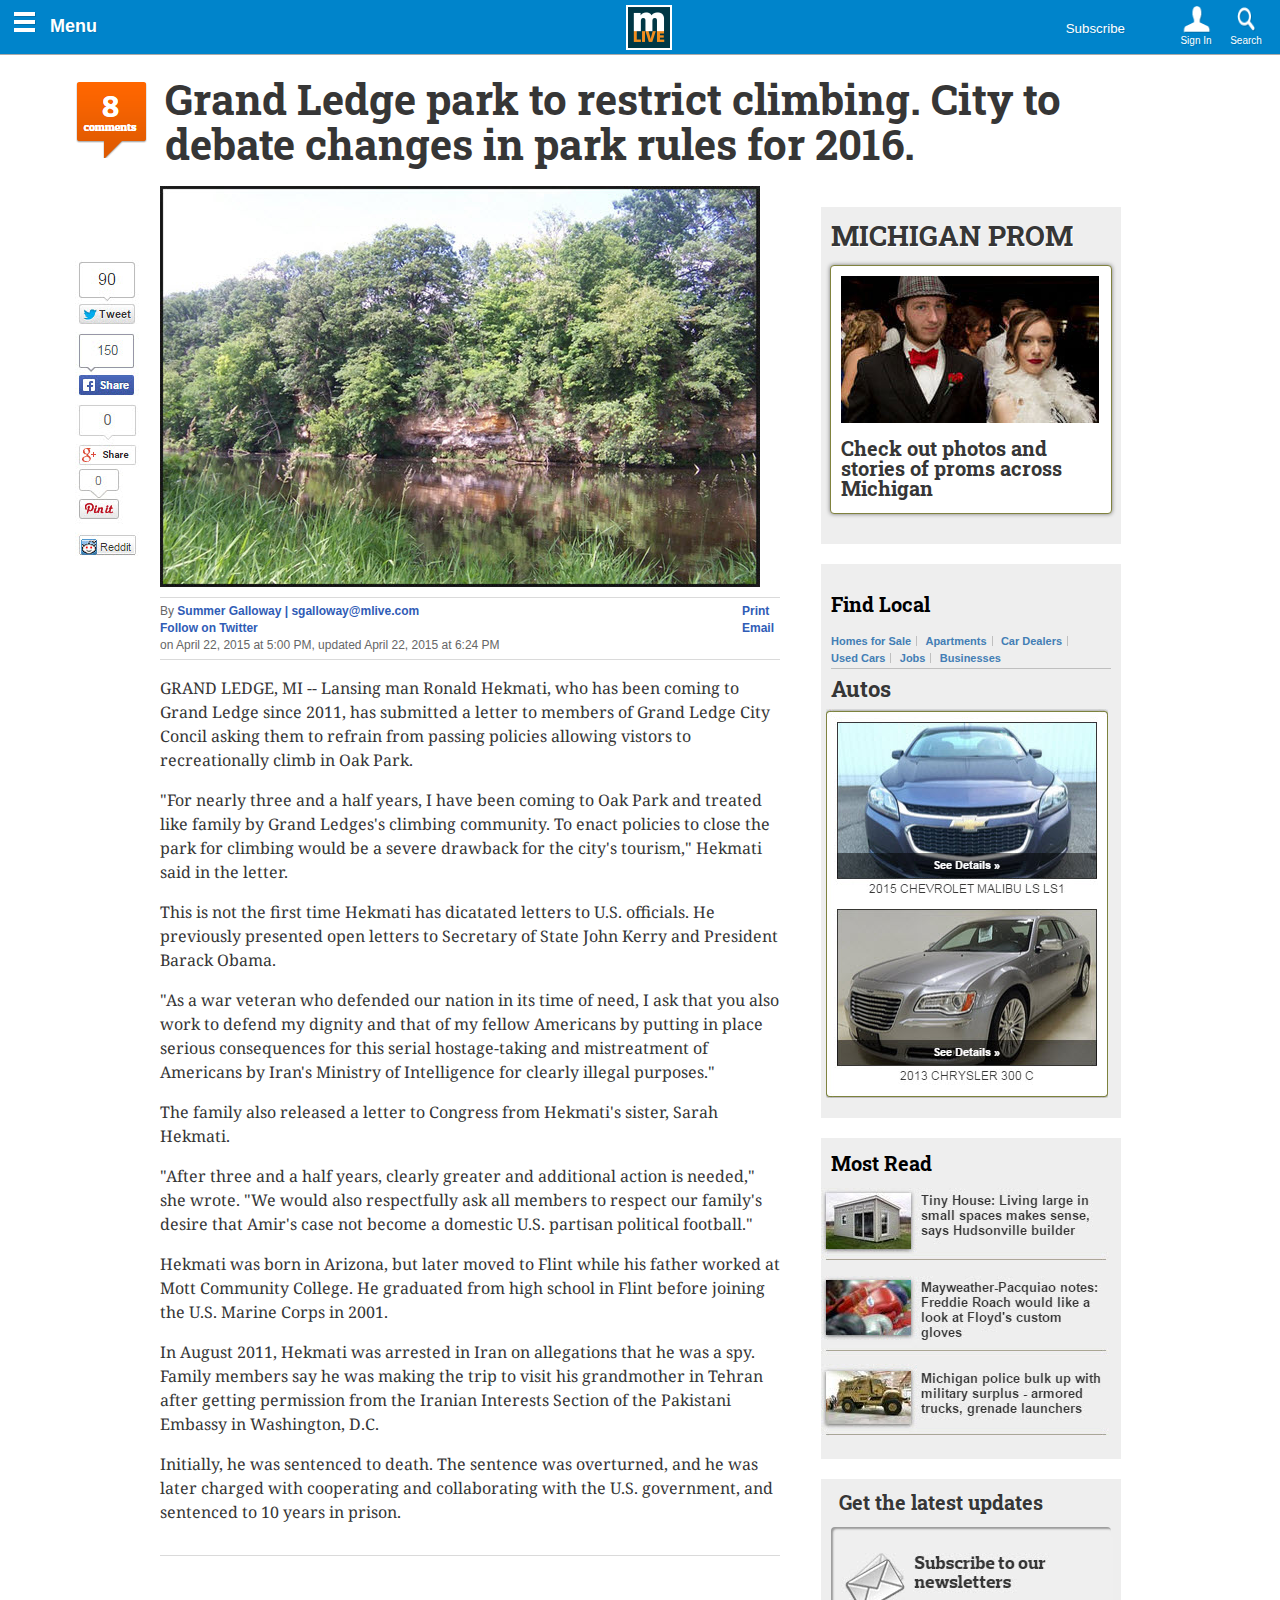
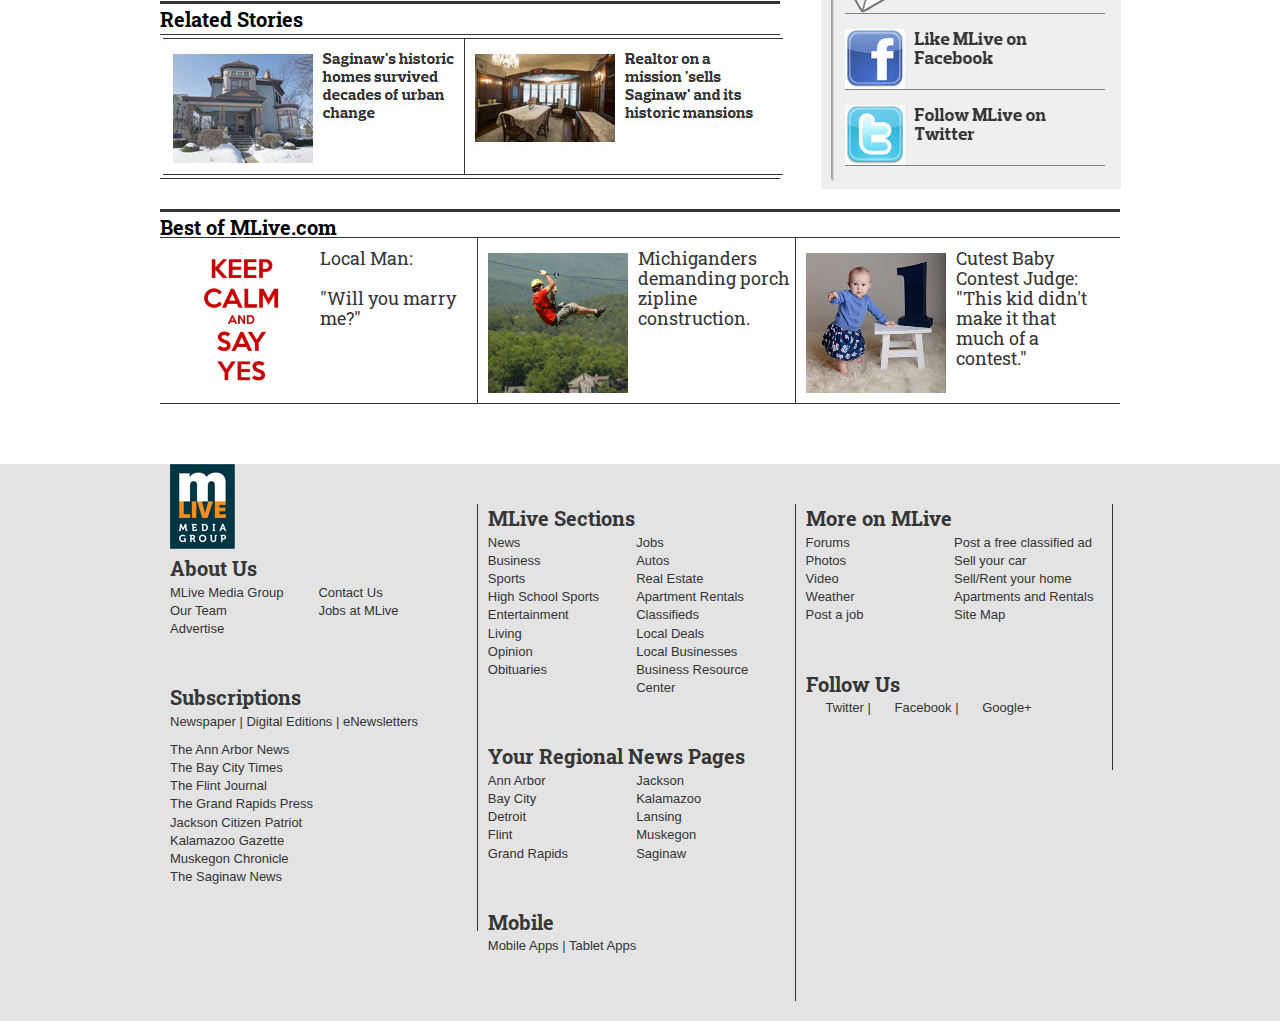
==== commit a8ad85be: "Added aritcleContent as a placeholder for content drafts. Modified some CSS to make the article look" ====
--- a/index.html
+++ b/index.html
@@ -6,12 +6,10 @@
       <link rel="alternate" type="application/atom+xml" title="Flint News" href="http://www.mlive.com/news/flint/index.ssf//atom.xml">
       <link rel="stylesheet" href="css/nocommentbox.css">
       <link rel="stylesheet" href="css/article_res.css">
-      <link type="text/css" rel="stylesheet" href="/static/common/js/galleria/adv_galleria.css">
-      <link href="/static/common/js/galleria/jquery.mCustomScrollbar.css" rel="stylesheet" type="text/css">
       <link href='http://fonts.googleapis.com/css?family=Roboto+Slab:400,700' rel='stylesheet' type='text/css'>
       <link href='http://fonts.googleapis.com/css?family=Droid+Serif' rel='stylesheet' type='text/css'>
    </head>
-   
+
    <body>
       <div id="FB_HiddenContainer" style="position: absolute; top: -10000px; left: -10000px; width: 0px; height: 0px;"></div>
       <!-- Start Masthead -->
@@ -535,10 +533,11 @@
                         <!-- headline - wide -->   
                         <!-- Premium Blog -->
                         <!-- /Premium Blog -->
-                        <h1>'Defend my dignity and that of my fellow Americans,' Hekmati says in letter to Congress</h1>
+                        <h1>Grand Ledge park to restrict climbing. City to debate changes in park rules for 2016. </h1>
                         <div class="clearfix">
-                           <img src="img/saginaw.jpg">
-                        </div>
+                           <img src="img/grandledge.JPG">
+                        </div>
+
                         <!-- /headline -->
                         <div id="article_container">
                            <div id="multimedia_main_gallery">
@@ -569,11 +568,11 @@
                                  <a class="EmailLink" href="#">Email</a>
                               </div>
                               <a href="#">
-                              <span class="resimg Avatar" data-image="#" data-position="byline-avatar">Norman Normals || normalname@gmail.com</span>
+                                 <span class="resimg Avatar" data-image="#" data-position="byline-avatar">
                               </a>
                               By
                               <span class="author vcard"><a class="bl" href="#">
-                              Blair Throws | bthrows@mlive.com
+                              Summer Galloway | sgalloway@mlive.com
                               </a></span>
                               <span style="display:none; visibility:hidden;">The Flint Journal</span>
                               <br> <a href="#" target="_blank">Follow on Twitter</a>
@@ -615,8 +614,8 @@
                            <!-- Article -->
                            <div class="entry-content">
                               <div class="ndn_embed" id="ndn-video-player-1" data-config-distributor-id="90299"></div>
-                              <p>FLINT, MI -- Flint man Amir Hekmati, who has been <a href="http://www.mlive.com/news/flint/index.ssf/2015/04/parents_of_amir_hekmat_appear.html">imprisoned in Iran since 2011</a>, has dictated a letter to members of Congress asking them to stand up to Iran.</p>
-                              <p>"For nearly three and a half years, I have been falsely imprisoned and treated inhumanely by Iran's Ministry of Intelligence as part of an ongoing propaganda campaign," Hekmati said in the letter, dictated over telephone to family members and provided by a spokesman for the Hekmati family.</p>
+                              <p>GRAND LEDGE, MI -- Lansing man Ronald Hekmati, who has been coming to Grand Ledge since 2011, has submitted a letter to members of Grand Ledge City Concil asking them to refrain from passing policies allowing vistors to recreationally climb in Oak Park.</p>
+                              <p>"For nearly three and a half years, I have been coming to Oak Park and treated like family by Grand Ledges's climbing community. To enact policies to close the park for climbing would be a severe drawback for the city's tourism," Hekmati said in the letter.</p>
                               <p>This is not the first time Hekmati has dicatated letters to U.S. officials. He previously presented open letters to Secretary of State John Kerry and President Barack Obama.</p>
                               <p>"As a war veteran who defended our nation in its time of need, I ask that you also work to defend my dignity and that of my fellow Americans by putting in place serious consequences for this serial hostage-taking and mistreatment of Americans by Iran's Ministry of Intelligence for clearly illegal purposes."</p>
                               <p>The family also released a letter to Congress from Hekmati's sister, Sarah Hekmati.</p>
@@ -768,19 +767,19 @@
                      <a href="#"><img src="img/yes.jpg" class="lazy" data-original="
                         #
                         " width="140" alt=""></a>
-                     <a href="http://www.mlive.com/news/saginaw/index.ssf/2015/04/ted_got_what_he_deserved_watch.html#incart_hbx">Local Man: "She said yes!"</a>
+                     <a href="http://www.mlive.com/news/saginaw/index.ssf/2015/04/ted_got_what_he_deserved_watch.html#incart_hbx">Local Man: <br><br>"Will you marry me?"</a>
                   </div>
                   <div class="BestOfColumn" id="best_second">
                      <a href="#"><img src="img/zipline.jpg" class="lazy" data-original="
                         http://media.mlive.com/mlive_top_stories/photo/17578694-thumb_square_large.jpg
                         " width="140" alt=""></a>
-                     <a href="http://www.mlive.com/news/grand-rapids/index.ssf/2015/04/zip_lines_planned_at_cannonsbu.html#incart_hbx">Michigan may see 'longest zip line in the Midwest' ...</a>
+                     <a href="http://www.mlive.com/news/grand-rapids/index.ssf/2015/04/zip_lines_planned_at_cannonsbu.html#incart_hbx">Michiganders demanding porch zipline construction.</a>
                   </div>
                   <div class="BestOfColumn" id="best_third">
                      <a href="#"><img src="img/ari.jpg" class="lazy" data-original="
                         http://media.mlive.com/mlive_top_stories/photo/17578679-thumb_square_large.png
                         " width="140" alt=""></a>
-                     <a href="http://www.mlive.com/news/grand-rapids/index.ssf/2015/04/pair_of_k9_officers_receiving.html#incart_hbx">Cutest Baby Contest: "I mean, it wasn't really that much of a contest..."</a>
+                     <a href="#">Cutest Baby Contest Judge: "This kid didn't make it that much of a contest."</a>
                   </div>
                </div>
                <!-- /Best of -->
@@ -906,15 +905,7 @@
             <!-- /#more -->
          </div>
          <!--/.wrapper-->
-         <div id="disclaimer">
-            <a href="http://www.advancedigital.com/" title="Advance Digital">
-               <div style="background-image:url(http://media.mlive.com/static/common/img/footer-logo-advance.png);" alt="Advance Digital logo" id="AdvanceDigitalLogo"></div>
-            </a>
-            <p>Registration on or use of this site constitutes acceptance of our <a href="http://www.mlive.com/useragreement/" title="User Agreement">User Agreement</a> and <a href="http://www.mlive.com/privacypolicy/" title="Privacy Policy">Privacy Policy</a></p>
-            <p>Ã‚Â© 2015 MLive Media Group All rights reserved (<a href="http://www.mlive.com/aboutus/">About Us</a>).<br>The material on this site may not be reproduced, distributed, transmitted, cached or otherwise used, except with the prior written permission of MLive Media Group</p>
-            <p><a href="http://www.mlive.com/forums/index.ssf?rules.html" title="Community Rules">Community Rules</a> apply to all content you upload or otherwise submit to this site. <a href="http://www.mlive.com/contactus/interactivity.ssf" title="Community Rules">Contact interactivity management.</a></p>
-            <p><a href="http://www.advance.net/advancedigitalUserAgreementPP/#opt_out"><img src="http://media.mlive.com/static/common/img/ad_choices_arrow_transparent.png"> Ad Choices</a></p>
-         </div>
+
       </footer>
       <!-- this is no longer used for site catalyst -->
       <!-- ./templates/global/shared/nav/footer.mtml end -->
--- a/css/article_res.css
+++ b/css/article_res.css
@@ -1,260 +1,3042 @@
-.mixin-button-style{border:1px solid #3C6E9C;-webkit-border-radius:4px;-moz-border-radius:4px;-ms-border-radius:4px;-o-border-radius:4px;border-radius:4px;-webkit-box-shadow:1px 1px 2px 1px rgba(0,0,0,0.2);-moz-box-shadow:1px 1px 2px 1px rgba(0,0,0,0.2);box-shadow:1px 1px 2px 1px rgba(0,0,0,0.2);text-shadow:-1px -1px -2px #666;font-size:12pt;font-weight:bold;color:#fff;cursor:pointer;padding:8px 15px;background:#4f90cc;background-image:-webkit-gradient(linear, left top, left bottom, from(#5091cd), to(#437eb5));background-image:-webkit-linear-gradient(top, #5091cd, #437eb5);background-image:-moz-linear-gradient(top, #5091cd, #437eb5);background-image:-o-linear-gradient(top, #5091cd, #437eb5);background-image:-ms-linear-gradient(top, #5091cd, #437eb5);background-image:linear-gradient(top, #5091cd, #437eb5);filter:progid:DXImageTransform.Microsoft.gradient(GradientType=0, StartColorStr=#5091cd, EndColorStr=#437eb5)}.mixin-button-style:hover{background-image:-webkit-gradient(linear, left top, left bottom, from(#437eb5), to(#5091cd));background-image:-webkit-linear-gradient(top, #437eb5, #5091cd);background-image:-moz-linear-gradient(top, #437eb5, #5091cd);background-image:-o-linear-gradient(top, #437eb5, #5091cd);background-image:-ms-linear-gradient(top, #437eb5, #5091cd);background-image:linear-gradient(top, #437eb5, #5091cd);filter:progid:DXImageTransform.Microsoft.gradient(GradientType=0, StartColorStr=#437eb5, EndColorStr=#5091cd);color:#fff}.mixin-text-shadow-black{text-shadow:1px 1px 1px rgba(20,4,4,0.2)}.mixin-text-shadow-white{text-shadow:1px 1px 1px rgba(255,255,255,0.5)}.mixin-layer-default{position:absolute;display:none}.mixin-arrow-down{position:absolute;height:30px;width:27px;top:0px;background-image:url(/static/common/img/sprites/toprail-v002.png);background-position:-3px 0;background-repeat:no-repeat;content:' '}.mixin-arrow-up{background-position:-3px -30px}html,body{margin:0;padding:0}section#adv_network{height:100px;width:100%;background:#363636}section#adv_network .advWrapper{width:728px;height:90px;margin:0 auto;text-align:center}section#adv_network .Popup{height:0px}section#adv_network #Leaderboard{width:728px;height:90px}section#adv_network #Leaderboard span,section#adv_network #Leaderboard img{display:inherit}header#adv_header{clear:both;position:relative;display:block;height:54px;font-family:helvetica,arial,sans-serif;background-color:#ebe0d2;color:#363636;border-bottom:1px solid #aaa;-webkit-box-shadow:0 2px 5px rgba(0,0,0,0.15);-moz-box-shadow:0 2px 5px rgba(0,0,0,0.15);box-shadow:0 2px 5px rgba(0,0,0,0.15)}header#adv_header *{font-family:helvetica,arial,sans-serif;font-size:10pt;-webkit-box-sizing:content-box;-moz-box-sizing:content-box;box-sizing:content-box}header#adv_header h1,header#adv_header h2,header#adv_header h3,header#adv_header h4,header#adv_header h5,header#adv_header h6{font-family:helvetica,arial,sans-serif;font-weight:bold;margin:0;padding:0}header#adv_header h2{font-size:13pt}header#adv_header a{outline:none;border:none;text-decoration:none}header#adv_header img{border:none}header#adv_header input[type=search],header#adv_header input[type=text],header#adv_header input[type=password]{background-color:#fefefd;background-color:-webkit-gradient(linear, left top, left bottom, from(#fefefd), to(#eeecdd));background-color:-webkit-linear-gradient(top, #fefefd, #eeecdd);background-color:-moz-linear-gradient(top, #fefefd, #eeecdd);background-color:-o-linear-gradient(top, #fefefd, #eeecdd);background-color:-ms-linear-gradient(top, #fefefd, #eeecdd);background-color:linear-gradient(top, #fefefd, #eeecdd);border:1px solid #b3aaa0;-webkit-border-radius:4px;-moz-border-radius:4px;-ms-border-radius:4px;-o-border-radius:4px;border-radius:4px;-moz-box-shadow:0 0 rgba(0,0,0,0.3);-webkit-box-shadow:0 0 rgba(0,0,0,0.3);box-shadow:0 0 rgba(0,0,0,0.3);font-family:helvetica,arial,sans-serif;font-size:14px;height:25px;padding:5px 0 5px 10px;outline:none;-webkit-box-sizing:content-box;-moz-box-sizing:content-box;box-sizing:content-box}header#adv_header input[type=submit],header#adv_header input[type=button]{border:1px solid #3C6E9C;-webkit-border-radius:4px;-moz-border-radius:4px;-ms-border-radius:4px;-o-border-radius:4px;border-radius:4px;-webkit-box-shadow:1px 1px 2px 1px rgba(0,0,0,0.2);-moz-box-shadow:1px 1px 2px 1px rgba(0,0,0,0.2);box-shadow:1px 1px 2px 1px rgba(0,0,0,0.2);text-shadow:-1px -1px -2px #666;font-size:12pt;font-weight:bold;color:#fff;cursor:pointer;padding:8px 15px;background:#4f90cc;background-image:-webkit-gradient(linear, left top, left bottom, from(#5091cd), to(#437eb5));background-image:-webkit-linear-gradient(top, #5091cd, #437eb5);background-image:-moz-linear-gradient(top, #5091cd, #437eb5);background-image:-o-linear-gradient(top, #5091cd, #437eb5);background-image:-ms-linear-gradient(top, #5091cd, #437eb5);background-image:linear-gradient(top, #5091cd, #437eb5);filter:progid:DXImageTransform.Microsoft.gradient(GradientType=0, StartColorStr=#5091cd, EndColorStr=#437eb5)}header#adv_header input[type=submit]:hover,header#adv_header input[type=button]:hover{background-image:-webkit-gradient(linear, left top, left bottom, from(#437eb5), to(#5091cd));background-image:-webkit-linear-gradient(top, #437eb5, #5091cd);background-image:-moz-linear-gradient(top, #437eb5, #5091cd);background-image:-o-linear-gradient(top, #437eb5, #5091cd);background-image:-ms-linear-gradient(top, #437eb5, #5091cd);background-image:linear-gradient(top, #437eb5, #5091cd);filter:progid:DXImageTransform.Microsoft.gradient(GradientType=0, StartColorStr=#437eb5, EndColorStr=#5091cd);color:#fff}header#adv_header input[type=password]{font-family:sans-serif}header#adv_header .ir{display:block;text-indent:-9000px;overflow:hidden;border:0;color:transparent;background-color:transparent;background-repeat:no-repeat}header#adv_header #SiteSponsor{padding:10px}header#adv_header .SiteSponsorText{margin:5px 0;font-size:9px;font-family:helvetica,arial,sans-serif;color:#8c8c8c}header#adv_header #SponsorRight{visibility:hidden;max-height:31px;max-width:88px;top:11px;margin-left:20px;float:left}header#adv_header .advPanelArrow{width:0;height:0;border-left:10px solid transparent;border-right:10px solid transparent;border-bottom:8px solid #363636}header#adv_header .next,header#adv_header .prev{display:inline-block;position:relative;color:#fff;text-decoration:none;height:30px;width:30px;line-height:8px;background:none;margin:0;padding:0}header#adv_header .next:after,header#adv_header .prev:after{display:inline-block;position:absolute;font-size:35px;font-family:"Lucida Grande",Arial,"Times New Roman";top:7px}header#adv_header .prev:after{content:"\2039";left:3px}header#adv_header .next:after{content:"\203A";right:3px}header#adv_header .advToprailBtn{position:relative;margin-top:-2px;height:41px;cursor:pointer}header#adv_header .advToprailBtn .advIconLabel{font-size:7.5pt;position:absolute;bottom:0;width:38px;text-align:center}header#adv_header .advToprailIcon{position:absolute;top:0;left:4px;height:30px;width:30px;overflow:hidden;background-image:url(/static/common/img/sprites/toprail-v002.png);background-repeat:no-repeat}header#adv_header .advClose{position:absolute;top:17px;right:10px;height:30px;width:30px;cursor:pointer}header#adv_header .advClose .advToprailIcon{top:0;left:0;width:30px;background-position:0 -30px;cursor:pointer}header#adv_header #adv_masthead{float:left;width:100%}header#adv_header #adv_mast_left{float:left;height:40px;margin-left:-100%;padding:7px 0}header#adv_header #adv_mast_right{float:right;height:40px;width:260px;margin-left:-260px;padding:7px 0}header#adv_header #adv_menu{float:left;width:100px;margin:0 10px;display:block;font-size:15px;text-decoration:none;color:#363636;line-height:1.4em}header#adv_header #adv_menu .advToprailIcon{background-position:0 -86px}header#adv_header #adv_menu .advMenuText{display:block;padding:9px 0 0 40px;font-size:13.5pt;font-weight:bold;line-height:21px;text-shadow:1px 1px 1px rgba(255,255,255,0.5)}header#adv_header #adv_menu.open .advToprailIcon{top:5px;background-position:0 -120px}header#adv_header #adv_header_logo{margin:0 auto;text-align:center;height:54px;line-height:54px}header#adv_header #adv_header_logo #adv_logo{display:inline-block;position:relative;height:54px}header#adv_header #adv_header_logo #adv_aff_link{display:inline-block;float:left;background:url(/static/aff/static/img/logos/logo_main.png) 0 0 no-repeat}header#adv_header #adv_header_logo #adv_header_text{display:inline-block;position:relative;height:14px;margin:0 0 0 5px;text-align:left;padding:20px 0}header#adv_header #adv_header_logo #adv_header_text h2 a{display:inline-block}header#adv_header #adv_header_logo #adv_header_text h2 a span{line-height:2.10em}header#adv_header #adv_header_logo h2,header#adv_header #adv_header_logo h3{position:relative;float:left;white-space:nowrap;color:#363636;line-height:1.10em}header#adv_header #adv_header_logo h2{text-shadow:1px 1px 1px rgba(255,255,255,0.5);top:-15px;height:44px;padding:2px 0 0 8px;font-size:18px;border-left:1px solid #aaa}header#adv_header #adv_header_logo h2 a{color:#363636;line-height:0.5em}header#adv_header #adv_header_logo h2 a span{font-size:11px;font-weight:normal}header#adv_header #adv_header_logo h3{font-size:9pt;font-weight:400;margin:2px 0;cursor:pointer;padding-right:20px}header#adv_header #adv_header_logo h3 span{padding-right:5px}header#adv_header #adv_header_logo h3.advEdition:after{position:absolute;height:30px;width:27px;top:0px;background-image:url(/static/common/img/sprites/toprail-v002.png);background-position:-3px 0;background-repeat:no-repeat;content:' ';top:-11px;right:0px}header#adv_header #adv_header_logo h3.open:after{content:'\00A0';background-position:-3px -30px}header#adv_header #adv_search{float:right;position:relative;margin-right:10px;width:43px}header#adv_header #adv_search .advToprailIcon{background-position:0 -180px}header#adv_header #adv_search.open .advToprailIcon{background-position:0 -30px}header#adv_header #adv_search #adv_search_bar,header#adv_header #adv_search .advSearchLink{display:none}header#adv_header #adv_account{float:right;margin-right:10px;width:40px}header#adv_header #adv_account .advToprailIcon{background-position:0 -149px}header#adv_header #adv_account.signedIn{background-size:44px;background-position:center;border:1px solid #363636;-webkit-border-radius:4px;-moz-border-radius:4px;-ms-border-radius:4px;-o-border-radius:4px;border-radius:4px}header#adv_header #adv_account.signedIn .advToprailIcon{display:none}header#adv_header #adv_account.signedIn .advIconLabel{display:none}header#adv_header #adv_weather{float:left;position:relative;width:auto;padding-right:20px;cursor:pointer;line-height:1.65em;font-family:helvetica,arial,sans-serif}header#adv_header #adv_weather .advTemp{float:left;margin:0;padding:9px 0;font-size:13.5pt}header#adv_header #adv_weather .advTemp:after{position:absolute;height:30px;width:27px;top:0px;background-image:url(/static/common/img/sprites/toprail-v002.png);background-position:-3px 0;background-repeat:no-repeat;content:' ';top:5px}header#adv_header #adv_weather .advNoTemp .advTemp{font-size:10pt}header#adv_header #adv_weather.open .advTemp:after{content:'\00A0';background-position:-3px -30px}header#adv_header #adv_subscribe{position:relative;top:5px;width:90px;height:40px;margin:0 15px 0;padding:0px 25px 0 0;text-align:right;font-size:9pt;line-height:2.75em;font-family:helvetica,arial,sans-serif;cursor:pointer}header#adv_header #adv_subscribe strong{font-weight:bold}header#adv_header #adv_subscribe a{color:#363636;text-decoration:none}header#adv_header #adv_subscribe a:hover{text-decoration:underline}header#adv_header #adv_subscribe .advRight{width:115px;cursor:default}header#adv_header #adv_subscribe .advArrow:after{position:absolute;height:30px;width:27px;top:0px;background-image:url(/static/common/img/sprites/toprail-v002.png);background-position:-3px 0;background-repeat:no-repeat;content:' '}header#adv_header #adv_subscribe.open .advArrow:after{content:'\00A0';background-position:-3px -30px}header#adv_header .advDropdown{position:absolute;z-index:600}header#adv_header .advDropdown a{color:#363636;text-decoration:none}header#adv_header .advDropdown .advRule{width:100%;height:10px;border-bottom:1px solid #b3aaa0}header#adv_header .advDropdown .advDropdownOuter{margin-top:-1px;border:none;border-bottom:5px solid #999999;border-top:5px solid #363636;background-color:#fff}header#adv_header .advDropdown .advDropdownInner{border:1px solid #d3d3d3;border-bottom:none}header#adv_header .advDropdown ul.advMenu{margin:-1px 0 0 0;padding:0;text-indent:0;list-style-type:none}header#adv_header .advDropdown ul.advMenu li{display:block;position:relative;margin:0;padding:5px 15px;font-size:10.5pt;cursor:pointer;list-style-type:none;line-height:23px;white-space:nowrap}header#adv_header .advDropdown ul.advMenu li a{font-weight:400;display:block;color:#363636;text-decoration:none}header#adv_header .advDropdown ul.advMenu li a:hover{color:#363636;text-decoration:underline}header#adv_header .advDropdown ul.advMenu li.advHelperText{line-height:10px}header#adv_header .advDropdown ul.advMenu li .advHelperText{font-size:10px;color:#999;text-transform:uppercase}header#adv_header #adv_menu_dropdown{display:none;top:37px;left:10px;height:auto;padding-top:10px}header#adv_header #adv_menu_dropdown.open{display:block}header#adv_header #adv_menu_dropdown .advPanelArrow{margin-left:40px}header#adv_header #adv_menu_dropdown #adv_mobi_weather,header#adv_header #adv_menu_dropdown #adv_li_subscribe{display:none}header#adv_header #adv_menu_dropdown .advDropdownOuter{display:inline-table;border-collapse:collapse;margin:-1px 0 0 0;z-index:600}header#adv_header #adv_menu_dropdown .advDropdownInner{display:table-row;border-top:none}header#adv_header #adv_menu_dropdown .advDropdownInner .advMenuMoreBtn{top:21px}header#adv_header #adv_menu_dropdown #adv_menu_top{padding-top:5px;min-width:180px}header#adv_header #adv_menu_dropdown ul.advMenu{margin:0;border:none;background-color:#fff}header#adv_header #adv_menu_dropdown ul.advMenu li{display:block;position:relative;padding:5px 10px;cursor:default;background:transparent}header#adv_header #adv_menu_dropdown ul.advMenu li a,header#adv_header #adv_menu_dropdown ul.advMenu li span{display:inline;padding-right:30px}header#adv_header #adv_menu_dropdown ul.advMenu li .advToprailIcon{background-position:-3px -44px}header#adv_header #adv_menu_dropdown ul.advMenu li.hover{background:transparent}header#adv_header #adv_menu_dropdown ul.advMenu li.active{background-color:#efefef;border-top:1px solid #c6c6c6;margin-right:-4px}header#adv_header #adv_menu_dropdown ul.advMenu li.active a,header#adv_header #adv_menu_dropdown ul.advMenu li.active span{font-weight:700}header#adv_header #adv_menu_dropdown ul.advMenu li.active .next{display:none}header#adv_header #adv_menu_dropdown ul.advMenu li.advMenuAdunit{display:inline-block}header#adv_header #adv_menu_dropdown ul.advMenu li .next{color:#bbb;position:absolute;right:5px;top:2px;line-height:10px}header#adv_header #adv_menu_dropdown ul.advMenu li .next::after{font-size:28px}header#adv_header #adv_menu_dropdown ul.advMenuSub{display:none;background-color:#efefef;border-left:1px solid #ccc;font-size:10pt;-moz-box-shadow:inset 3px 0 0 0 rgba(0,0,0,0.08);-webkit-box-shadow:inset 3px 0 0 0 rgba(0,0,0,0.08);box-shadow:inset 3px 0 0 0 rgba(0,0,0,0.08);margin:-1px 0 0 0;padding:0;list-style-type:none;z-index:600}header#adv_header #adv_menu_dropdown ul.advMenuSub .prev{height:20px}header#adv_header #adv_menu_dropdown ul.advMenuSub.open{display:table-cell}header#adv_header #adv_menu_dropdown ul.advMenuSub li{font-size:10pt}header#adv_header #adv_menu_dropdown ul.advMenuSub li.advMainMenuLink{display:none;padding:1px 5px 8px;background-color:#363636;color:#fff;font-size:11pt;margin-bottom:5px}header#adv_header #adv_menu_dropdown ul.advMenuSub li.active{background-color:#fff;margin-right:-1px;-moz-box-shadow:inset 3px 0 0 0 rgba(0,0,0,0.1);-webkit-box-shadow:inset 3px 0 0 0 rgba(0,0,0,0.15);box-shadow:inset 3px 0 0 0 rgba(0,0,0,0.15);line-height:22px}header#adv_header #adv_menu_dropdown ul.advMenuSub li.nomenu{line-height:15px;font-size:10px;color:#999;text-transform:uppercase;sdw:15px;padding:0 15px 0 10px}header#adv_header #adv_menu_dropdown ul.advMenuSub2{background-color:#fff;border-left:1px solid #ccc;font-size:10pt;-moz-box-shadow:none;-webkit-box-shadow:none;box-shadow:none}header#adv_header #adv_menu_dropdown #adv_mobi_weather{display:none}header#adv_header #adv_menu_dropdown #adv_mobi_weather .advConditions{height:30px;float:right;background-size:44px 30px;background-position:10px -3px;margin-top:-2px;margin-right:-4px}header#adv_header #adv_menu_dropdown #adv_mobi_weather .advTemp{font-size:14pt;line-height:1.40em;color:#363636}header#adv_header #adv_menu_dropdown #adv_mobi_weather .advNoTemp{padding-top:5px;line-height:1.0em}header#adv_header #adv_menu_dropdown #adv_mobi_weather span:after{content:''}header#adv_header #adv_menu_dropdown #adv_mobi_weather span.advNoTemp{right:12px;top:-1px;padding-top:0;background-image:url(/static/common/img/sprites/toprail-v002.png);background-repeat:no-repeat;background-position:-29px -209px}header#adv_header #adv_menu_dropdown #adv_menu_edition li:hover{text-decoration:underline}header#adv_header #adv_menu_dropdown #adv_menu_edition li.advHelperText:hover{text-decoration:none}header#adv_header #adv_menu_dropdown #adv_menu_select_edition{padding-bottom:0px}header#adv_header #adv_menu_dropdown #adv_menu_select_edition span{display:block;margin-top:5px}header#adv_header #adv_menu_dropdown #adv_menu_select_edition span.advHelperText{position:absolute;top:-10px;height:15px;width:auto}header#adv_header #adv_menu_dropdown #adv_menu_select_edition.active{line-height:22px}header#adv_header #adv_menu_dropdown #adv_menu_select_edition.active .next{display:none}header#adv_header #adv_menu_dropdown #adv_menu_select_edition .next:after{content:' ';right:-2px;top:-2px;height:30px;width:30px;background-image:url(/static/common/img/sprites/toprail-v002.png);background-position:-25px 55px}header#adv_header #adv_follow_menu li.advMenuSoc{height:auto;padding:5px}header#adv_header #adv_follow_menu li.advMenuSoc a{padding-left:40px}header#adv_header #adv_follow_menu .advMenuSoc span{display:block;background-image:url(/static/common/img/sprites/social-30px-sprite.png);background-repeat:no-repeat;line-height:30px;padding:10px 0 8px 0}header#adv_header #adv_follow_menu #adv_follow_fb span{background-position:0 -31px}header#adv_header #adv_follow_menu #adv_follow_gplus span{background-position:0 -62px}header#adv_header #adv_follow_menu #adv_follow_instagram span{background-position:0 -155px}header#adv_header #adv_follow_menu #adv_follow_tumblr span{background-position:0 -93px}header#adv_header #adv_follow_menu #adv_follow_pinterest span{background-position:0 -124px}header#adv_header #adv_follow_menu #adv_follow_youtube span{background-position:0 -186px}header#adv_header .advMenuSub li.menuSocial a{padding-left:40px}header#adv_header .advMenuSub .menuSocial a{display:block;background-image:url(/static/common/img/sprites/social-30px-sprite.png);background-repeat:no-repeat;line-height:30px;padding:10px 0 8px 0}header#adv_header .advMenuSub .menuSocial.menuFacebookIcon a{background-position:0 -31px}header#adv_header .advMenuSub .menuSocial.menuGplusIcon a{background-position:0 -62px}header#adv_header .advMenuSub .menuSocial.menuInstagramIcon a{background-position:0 -155px}header#adv_header .advMenuSub .menuSocial.menuTumblrIcon a{background-position:0 -93px}header#adv_header .advMenuSub .menuSocial.menuPinterestIcon a{background-position:0 -124px}header#adv_header .advMenuSub .menuSocial.menuYoutubeIcon a{background-position:0 -186px}header#adv_header .advWeatherInner .advConditions{float:left;display:block;height:40px;padding:0 0 0 54px;background-repeat:no-repeat}header#adv_header .advWeatherInner .advNoTemp .advTemp{font-size:10pt}header#adv_header .advWeatherInner .sunny-01{background-image:url(/static/common/img/weather/tiny/01.png)}header#adv_header .advWeatherInner .mostly-sunny-02{background-image:url(/static/common/img/weather/tiny/02.png)}header#adv_header .advWeatherInner .partly-sunny-03{background-image:url(/static/common/img/weather/tiny/03.png)}header#adv_header .advWeatherInner .intermittent-clouds-04{background-image:url(/static/common/img/weather/tiny/04.png)}header#adv_header .advWeatherInner .hazy-sunshine-05{background-image:url(/static/common/img/weather/tiny/05.png)}header#adv_header .advWeatherInner .mostly-cloudy-06{background-image:url(/static/common/img/weather/tiny/06.png)}header#adv_header .advWeatherInner .cloudy-07{background-image:url(/static/common/img/weather/tiny/07.png)}header#adv_header .advWeatherInner .overcast-08{background-image:url(/static/common/img/weather/tiny/08.png)}header#adv_header .advWeatherInner .fog-11{background-image:url(/static/common/img/weather/tiny/11.png)}header#adv_header .advWeatherInner .showers-12{background-image:url(/static/common/img/weather/tiny/12.png)}header#adv_header .advWeatherInner .mostly-cloudy-with-showers-13{background-image:url(/static/common/img/weather/tiny/13.png)}header#adv_header .advWeatherInner .partly-sunny-with-showers-14{background-image:url(/static/common/img/weather/tiny/14.png)}header#adv_header .advWeatherInner .thunderstorms-15{background-image:url(/static/common/img/weather/tiny/15.png)}header#adv_header .advWeatherInner .mostly-cloudy-with-thunderstorms-16{background-image:url(/static/common/img/weather/tiny/16.png)}header#adv_header .advWeatherInner .partly-sunny-with-thunderstorms-17{background-image:url(/static/common/img/weather/tiny/17.png)}header#adv_header .advWeatherInner .rain-18{background-image:url(/static/common/img/weather/tiny/18.png)}header#adv_header .advWeatherInner .flurries-19{background-image:url(/static/common/img/weather/tiny/19.png)}header#adv_header .advWeatherInner .mostly-cloudy-with-flurries-20{background-image:url(/static/common/img/weather/tiny/20.png)}header#adv_header .advWeatherInner .partly-sunny-with-flurries-21{background-image:url(/static/common/img/weather/tiny/21.png)}header#adv_header .advWeatherInner .snow-22{background-image:url(/static/common/img/weather/tiny/22.png)}header#adv_header .advWeatherInner .mostly-cloudy-with-snow-23{background-image:url(/static/common/img/weather/tiny/23.png)}header#adv_header .advWeatherInner .ice-24{background-image:url(/static/common/img/weather/tiny/24.png)}header#adv_header .advWeatherInner .sleet-25{background-image:url(/static/common/img/weather/tiny/25.png)}header#adv_header .advWeatherInner .freezing-rain-26{background-image:url(/static/common/img/weather/tiny/26.png)}header#adv_header .advWeatherInner .rain-to-snow-29{background-image:url(/static/common/img/weather/tiny/29.png)}header#adv_header .advWeatherInner .hot-30{background-image:url(/static/common/img/weather/tiny/30.png)}header#adv_header .advWeatherInner .cold-31{background-image:url(/static/common/img/weather/tiny/31.png)}header#adv_header .advWeatherInner .windy-32{background-image:url(/static/common/img/weather/tiny/32.png)}header#adv_header .advWeatherInner .clear-33{background-image:url(/static/common/img/weather/tiny/33.png)}header#adv_header .advWeatherInner .mostly-clear-34{background-image:url(/static/common/img/weather/tiny/34.png)}header#adv_header .advWeatherInner .partly-cloudy-35{background-image:url(/static/common/img/weather/tiny/35.png)}header#adv_header .advWeatherInner .intermittent-clouds-36{background-image:url(/static/common/img/weather/tiny/36.png)}header#adv_header .advWeatherInner .hazy-moonlight-37{background-image:url(/static/common/img/weather/tiny/37.png)}header#adv_header .advWeatherInner .mostly-cloudy-38{background-image:url(/static/common/img/weather/tiny/38.png)}header#adv_header .advWeatherInner .partly-cloudy-with-showers-39{background-image:url(/static/common/img/weather/tiny/39.png)}header#adv_header .advWeatherInner .mostly-cloudy-with-showers-40{background-image:url(/static/common/img/weather/tiny/40.png)}header#adv_header .advWeatherInner .partly-cloudy-with-thunderstorms-41{background-image:url(/static/common/img/weather/tiny/41.png)}header#adv_header .advWeatherInner .mostly-cloudy-with-thunderstorms-42{background-image:url(/static/common/img/weather/tiny/42.png)}header#adv_header .advWeatherInner .partly-cloudy-with-flurries-43{background-image:url(/static/common/img/weather/tiny/43.png)}header#adv_header .advWeatherInner .partly-cloudy-with-snow-44{background-image:url(/static/common/img/weather/tiny/44.png)}header#adv_header #adv_weather_main{position:absolute;display:none;width:354px;height:auto;top:37px;left:10px;padding-top:10px;overflow:hidden;line-height:1.0em}header#adv_header #adv_weather_main .sunny-01{background-image:url(/static/common/img/weather/small/01.png)}header#adv_header #adv_weather_main .mostly-sunny-02{background-image:url(/static/common/img/weather/small/02.png)}header#adv_header #adv_weather_main .partly-sunny-03{background-image:url(/static/common/img/weather/small/03.png)}header#adv_header #adv_weather_main .intermittent-clouds-04{background-image:url(/static/common/img/weather/small/04.png)}header#adv_header #adv_weather_main .hazy-sunshine-05{background-image:url(/static/common/img/weather/small/05.png)}header#adv_header #adv_weather_main .mostly-cloudy-06{background-image:url(/static/common/img/weather/small/06.png)}header#adv_header #adv_weather_main .cloudy-07{background-image:url(/static/common/img/weather/small/07.png)}header#adv_header #adv_weather_main .overcast-08{background-image:url(/static/common/img/weather/small/08.png)}header#adv_header #adv_weather_main .fog-11{background-image:url(/static/common/img/weather/small/11.png)}header#adv_header #adv_weather_main .showers-12{background-image:url(/static/common/img/weather/small/12.png)}header#adv_header #adv_weather_main .mostly-cloudy-with-showers-13{background-image:url(/static/common/img/weather/small/13.png)}header#adv_header #adv_weather_main .partly-sunny-with-showers-14{background-image:url(/static/common/img/weather/small/14.png)}header#adv_header #adv_weather_main .thunderstorms-15{background-image:url(/static/common/img/weather/small/15.png)}header#adv_header #adv_weather_main .mostly-cloudy-with-thunderstorms-16{background-image:url(/static/common/img/weather/small/16.png)}header#adv_header #adv_weather_main .partly-sunny-with-thunderstorms-17{background-image:url(/static/common/img/weather/small/17.png)}header#adv_header #adv_weather_main .rain-18{background-image:url(/static/common/img/weather/small/18.png)}header#adv_header #adv_weather_main .flurries-19{background-image:url(/static/common/img/weather/small/19.png)}header#adv_header #adv_weather_main .mostly-cloudy-with-flurries-20{background-image:url(/static/common/img/weather/small/20.png)}header#adv_header #adv_weather_main .partly-sunny-with-flurries-21{background-image:url(/static/common/img/weather/small/21.png)}header#adv_header #adv_weather_main .snow-22{background-image:url(/static/common/img/weather/small/22.png)}header#adv_header #adv_weather_main .mostly-cloudy-with-snow-23{background-image:url(/static/common/img/weather/small/23.png)}header#adv_header #adv_weather_main .ice-24{background-image:url(/static/common/img/weather/small/24.png)}header#adv_header #adv_weather_main .sleet-25{background-image:url(/static/common/img/weather/small/25.png)}header#adv_header #adv_weather_main .freezing-rain-26{background-image:url(/static/common/img/weather/small/26.png)}header#adv_header #adv_weather_main .rain-to-snow-29{background-image:url(/static/common/img/weather/small/29.png)}header#adv_header #adv_weather_main .hot-30{background-image:url(/static/common/img/weather/small/30.png)}header#adv_header #adv_weather_main .cold-31{background-image:url(/static/common/img/weather/small/31.png)}header#adv_header #adv_weather_main .windy-32{background-image:url(/static/common/img/weather/small/32.png)}header#adv_header #adv_weather_main .clear-33{background-image:url(/static/common/img/weather/small/33.png)}header#adv_header #adv_weather_main .mostly-clear-34{background-image:url(/static/common/img/weather/small/34.png)}header#adv_header #adv_weather_main .partly-cloudy-35{background-image:url(/static/common/img/weather/small/35.png)}header#adv_header #adv_weather_main .intermittent-clouds-36{background-image:url(/static/common/img/weather/small/36.png)}header#adv_header #adv_weather_main .hazy-moonlight-37{background-image:url(/static/common/img/weather/small/37.png)}header#adv_header #adv_weather_main .mostly-cloudy-38{background-image:url(/static/common/img/weather/small/38.png)}header#adv_header #adv_weather_main .partly-cloudy-with-showers-39{background-image:url(/static/common/img/weather/small/39.png)}header#adv_header #adv_weather_main .mostly-cloudy-with-showers-40{background-image:url(/static/common/img/weather/small/40.png)}header#adv_header #adv_weather_main .partly-cloudy-with-thunderstorms-41{background-image:url(/static/common/img/weather/small/41.png)}header#adv_header #adv_weather_main .mostly-cloudy-with-thunderstorms-42{background-image:url(/static/common/img/weather/small/42.png)}header#adv_header #adv_weather_main .partly-cloudy-with-flurries-43{background-image:url(/static/common/img/weather/small/43.png)}header#adv_header #adv_weather_main .partly-cloudy-with-snow-44{background-image:url(/static/common/img/weather/small/44.png)}header#adv_header #adv_weather_main.open{display:block;height:223px}header#adv_header #adv_weather_main .advMainMenuLink{display:none}header#adv_header #adv_weather_main .advPanelArrow{margin:0 auto}header#adv_header #adv_weather_main .advClose{top:25px;right:5px}header#adv_header #adv_weather_main .advTrayLink{font-weight:bold;color:#437eb5}header#adv_header #adv_weather_main .advTrayLink:hover{text-decoration:underline;cursor:pointer}header#adv_header #adv_weather_main .advFrmInput{margin:16px 0}header#adv_header #adv_weather_main .advFrmInput input{background-image:url(/static/common/img/sprites/toprail-v002.png);background-repeat:no-repeat;background-position:-29px -207px;padding:5px 5px 5px 30px;width:288px}header#adv_header #adv_weather_main .advFrmBtn{margin:20px 0;text-align:center}header#adv_header #adv_weather_main .title,header#adv_header #adv_weather_main .subtitle{font-size:20px;font-weight:bold;margin:0 0 10px;height:16px}header#adv_header #adv_weather_main .subtitle{font-size:14px}header#adv_header #adv_weather_main #adv_weather_inner{display:block;width:348px;height:187px;color:#333;font-size:9pt;overflow:hidden}header#adv_header #adv_weather_main #adv_weather_inner .errorMsg{color:red;background-color:inherit;margin:0;padding:0;line-height:inherit;font-weight:normal;font-size:inherit}header#adv_header #adv_weather_main #adv_wlocation_form,header#adv_header #adv_weather_main #adv_wlocation_confirm,header#adv_header #adv_weather_main #adv_weather_data{display:none;padding:10px}header#adv_header #adv_weather_main.phase1.open #adv_wlocation_form{display:block;line-height:1.4em}header#adv_header #adv_weather_main.phase1.openErr{height:220px}header#adv_header #adv_weather_main.phase1.openErr #adv_weather_inner{height:202px}header#adv_header #adv_weather_main.phase2.open #adv_wlocation_confirm{display:block;line-height:1.4em}header#adv_header #adv_weather_main.phase2.open #adv_weather_inner{height:160px}header#adv_header #adv_weather_main.phase3{height:275px}header#adv_header #adv_weather_main.phase3.open #adv_weather_data{display:block}header#adv_header #adv_weather_main.phase3.open #adv_weather_inner{height:257px}header#adv_header #adv_weather_main #adv_weather_data .subtitle{font-size:8.5pt;font-weight:normal;margin:0 0 5px;height:16px}header#adv_header #adv_weather_main #adv_weather_data .advTrayLink{font-size:8.5pt}header#adv_header #adv_weather_main #adv_weather_data .current,header#adv_header #adv_weather_main #adv_weather_data .tonight,header#adv_header #adv_weather_main #adv_weather_data .tomorrow{float:left;width:33%;font-size:9pt}header#adv_header #adv_weather_main #adv_weather_data .tonight{border-left:1px solid #ccc;border-right:1px solid #ccc}header#adv_header #adv_weather_main #adv_weather_data span{display:block;text-align:center}header#adv_header #adv_weather_main #adv_weather_data div.inner{width:102px;margin:0 auto;background-repeat:no-repeat;background-position:10px 13px}header#adv_header #adv_weather_main #adv_weather_data .temp{margin-right:-10px;font-size:30px;font-weight:bold;text-align:center;line-height:30px}header#adv_header #adv_weather_main #adv_weather_data .day{text-transform:capitalize;font-size:10.5pt;text-align:center;line-height:1.65em;padding-bottom:40px}header#adv_header #adv_weather_main #adv_weather_data .tempHiLo{text-align:left;height:15px;margin:0 0 -20px 8px;font-size:10px}header#adv_header #adv_weather_main #adv_weather_data .advWeatherInner{height:95px;margin:10px 0}header#adv_header #adv_weather_main #adv_weather_data a.advABtn{display:inline-block;margin-top:5px;border:1px solid #3C6E9C;-webkit-border-radius:4px;-moz-border-radius:4px;-ms-border-radius:4px;-o-border-radius:4px;border-radius:4px;-webkit-box-shadow:1px 1px 2px 1px rgba(0,0,0,0.2);-moz-box-shadow:1px 1px 2px 1px rgba(0,0,0,0.2);box-shadow:1px 1px 2px 1px rgba(0,0,0,0.2);text-shadow:-1px -1px -2px #666;font-size:12pt;font-weight:bold;color:#fff;cursor:pointer;padding:8px 15px;background:#4f90cc;background-image:-webkit-gradient(linear, left top, left bottom, from(#5091cd), to(#437eb5));background-image:-webkit-linear-gradient(top, #5091cd, #437eb5);background-image:-moz-linear-gradient(top, #5091cd, #437eb5);background-image:-o-linear-gradient(top, #5091cd, #437eb5);background-image:-ms-linear-gradient(top, #5091cd, #437eb5);background-image:linear-gradient(top, #5091cd, #437eb5);filter:progid:DXImageTransform.Microsoft.gradient(GradientType=0, StartColorStr=#5091cd, EndColorStr=#437eb5)}header#adv_header #adv_weather_main #adv_weather_data a.advABtn:hover{background-image:-webkit-gradient(linear, left top, left bottom, from(#437eb5), to(#5091cd));background-image:-webkit-linear-gradient(top, #437eb5, #5091cd);background-image:-moz-linear-gradient(top, #437eb5, #5091cd);background-image:-o-linear-gradient(top, #437eb5, #5091cd);background-image:-ms-linear-gradient(top, #437eb5, #5091cd);background-image:linear-gradient(top, #437eb5, #5091cd);filter:progid:DXImageTransform.Microsoft.gradient(GradientType=0, StartColorStr=#437eb5, EndColorStr=#5091cd);color:#fff}header#adv_header #adv_weather_main #adv_weather_data a.advABtn:hover{color:#fff}header#adv_header #adv_subscribe_main{display:none;top:47px;right:10px}header#adv_header #adv_subscribe_main.open{display:block}header#adv_header #adv_subscribe_main.advDropdown ul.advMenu{width:200px;padding:7px 0}header#adv_header #adv_subscribe_main .advPanelArrow{margin:0 0 0 37px}header#adv_header #adv_user_dropdown{display:none;position:absolute;right:10px;top:55px;width:300px;font-size:11px}header#adv_header #adv_user_dropdown.open{display:block}header#adv_header #adv_user_dropdown.signedIn{right:0px;top:0px}header#adv_header #adv_user_dropdown.signedIn .advClose{top:7px}header#adv_header #adv_user_dropdown.signedIn .advDropdownOuter{border-top-width:1px}header#adv_header #adv_user_dropdown.signedIn #adv_user_signin,header#adv_header #adv_user_dropdown.signedIn .advPanelArrow{display:none}header#adv_header #adv_user_dropdown.signedIn #adv_user_snapshot{display:block}header#adv_header #adv_user_dropdown.signedIn #adv_user_main{border-top-width:1px;border-right:0px}header#adv_header #adv_user_dropdown .advPanelArrow{margin-top:-8px;margin-right:64px;float:right}header#adv_header #adv_user_dropdown .advClose{top:5px;right:5px}header#adv_header #adv_user_dropdown #adv_user_main{margin:-1px 0 0 0;padding:0}header#adv_header #adv_user_dropdown #adv_user_main a{font-weight:bold;color:#437eb5}header#adv_header #adv_user_dropdown #adv_user_main a:hover{text-decoration:underline}header#adv_header #adv_user_dropdown #adv_user_signin h2{display:block;line-height:1.75em;margin:0;padding:7px 10px 0px 10px;font-size:10pt;font-weight:100}header#adv_header #adv_user_dropdown #adv_user_signin h2 span{font-size:18pt;font-weight:bold}header#adv_header #adv_user_dropdown #adv_user_signin form{position:relative;width:298px;margin:0 0 10px;padding:10px;color:#363636}header#adv_header #adv_user_dropdown #adv_user_signin form input.advTextbox{width:254px;height:18px;margin:0 0 10px;padding:10px;font-size:10.5pt;font-weight:100}header#adv_header #adv_user_dropdown #adv_user_signin form input[type=submit]{float:left;width:47%;line-height:1.2em;font-size:15pt}header#adv_header #adv_user_dropdown #adv_user_signin form input[type=checkbox]#adv_signin_checkbox{visibility:hidden}header#adv_header #adv_user_dropdown #adv_user_signin form .advCheckbox{width:44%;float:left;line-height:1.95em;height:20px;padding:10px 0 10px 10px}header#adv_header #adv_user_dropdown #adv_user_signin form .advCheckbox label{float:left;display:block;position:relative;width:20px;height:20px;margin:0 5px 0 10px;cursor:pointer;-webkit-border-radius:4px;-moz-border-radius:4px;-ms-border-radius:4px;-o-border-radius:4px;border-radius:4px;border:1px solid #b3aaa0;background-color:#fff}header#adv_header #adv_user_dropdown #adv_user_signin form .advCheckbox label .advFormText{display:inline-block;font-size:9pt;color:#363636;padding-left:26px;white-space:nowrap}header#adv_header #adv_user_dropdown #adv_user_signin form .advCheckbox label:after{opacity:0;content:'';position:absolute;top:3px;left:3px;width:12px;height:6px;background:transparent;border:3px solid #363636;border-top:none;border-right:none;-webkit-transform:rotate(-45deg);-moz-transform:rotate(-45deg);-o-transform:rotate(-45deg);-ms-transform:rotate(-45deg);transform:rotate(-45deg)}header#adv_header #adv_user_dropdown #adv_user_signin form input:checked+label:after{opacity:1}header#adv_header #adv_user_dropdown #adv_user_signin a#adv_pass_reset{clear:both;display:block;padding:15px 10px 7px}header#adv_header #adv_user_dropdown #adv_user_signin .advSocialLogin{margin:0;padding:10px;font-size:9pt}header#adv_header #adv_user_dropdown #adv_user_signin .advSocialLogin h3{font-size:13.5pt}header#adv_header #adv_user_dropdown #adv_user_signin .advSocialLogin p{margin:10px 0 0 0;line-height:1.45em}header#adv_header #adv_user_dropdown #adv_user_signin .advSocialLogin #adv_signin_links{display:block;width:212px;margin:15px auto}header#adv_header #adv_user_dropdown #adv_user_signin .advSocialLogin #adv_signin_links a{display:block;margin:5px 0}header#adv_header #adv_user_dropdown #adv_user_signin .advSocialLogin #adv_signin_links img{width:212px;height:30px;margin:0 0 -2px}header#adv_header #adv_user_dropdown #adv_user_signin .advSocialLogin #adv_signin_links #facebookGigya,header#adv_header #adv_user_dropdown #adv_user_signin .advSocialLogin #adv_signin_links #googleGigya,header#adv_header #adv_user_dropdown #adv_user_signin .advSocialLogin #adv_signin_links #aolGigya{margin:0 0 15px -1px}header#adv_header #adv_user_dropdown #adv_user_snapshot{display:none}header#adv_header #adv_user_dropdown #adv_user_snapshot ul{list-style-type:none;margin:0;padding:0}header#adv_header #adv_user_dropdown #adv_user_snapshot ul li{list-style-type:none;margin:0;padding:0}header#adv_header #adv_user_dropdown #adv_user_snapshot #adv_profile_menu{padding:10px;color:#363636}header#adv_header #adv_user_dropdown #adv_user_snapshot #adv_profile_menu #adv_profile_img{float:left;margin:0 5px 10px 0;width:40px;height:40px;border:1px solid #000;-webkit-border-radius:4px;-moz-border-radius:4px;-ms-border-radius:4px;-o-border-radius:4px;border-radius:4px}header#adv_header #adv_user_dropdown #adv_user_snapshot #adv_profile_menu #adv_profile_nameplate{float:left;margin:5px;max-width:200px}header#adv_header #adv_user_dropdown #adv_user_snapshot #adv_profile_menu #adv_profile_nameplate h2{margin:0;padding:0;font-size:13.5pt}header#adv_header #adv_user_dropdown #adv_user_snapshot #adv_profile_menu #adv_profile_btns{clear:both;width:100%;margin:10px 0;padding:0;vertical-align:middle;font-size:16px;border:1px solid #b3aaa0;-webkit-border-radius:4px;-moz-border-radius:4px;-ms-border-radius:4px;-o-border-radius:4px;border-radius:4px;background-image:-webkit-gradient(linear, left top, left bottom, from(#fff), to(#f0f0f0));background-image:-webkit-linear-gradient(top, #fff, #f0f0f0);background-image:-moz-linear-gradient(top, #fff, #f0f0f0);background-image:-o-linear-gradient(top, #fff, #f0f0f0);background-image:-ms-linear-gradient(top, #fff, #f0f0f0);background-image:linear-gradient(top, #fff, #f0f0f0);filter:progid:DXImageTransform.Microsoft.gradient(GradientType=0, StartColorStr=#fff, EndColorStr=#f0f0f0)}header#adv_header #adv_user_dropdown #adv_user_snapshot #adv_profile_menu #adv_profile_btns a{font-family:helvetica,arial,sans-serif;font-weight:400;color:#363636;text-decoration:none}header#adv_header #adv_user_dropdown #adv_user_snapshot #adv_profile_menu #adv_profile_btns a:hover{color:#363636}header#adv_header #adv_user_dropdown #adv_user_snapshot #adv_profile_menu #adv_profile_btns .advProfileBtn{display:inline-block;padding:5px 0 4px 0;border-right:1px solid #b3aaa0;text-align:center}header#adv_header #adv_user_dropdown #adv_user_snapshot #adv_profile_menu #adv_profile_btns #adv_profile_edit{width:20%}header#adv_header #adv_user_dropdown #adv_user_snapshot #adv_profile_menu #adv_profile_btns #adv_profile_view{width:44%}header#adv_header #adv_user_dropdown #adv_user_snapshot #adv_profile_menu #adv_profile_btns #adv_profile_exit{border-right:none;width:30%}header#adv_header #adv_user_dropdown #adv_user_snapshot #adv_user_favs{display:none}header#adv_header #adv_user_dropdown #adv_user_snapshot #adv_user_favs ul{border-top:1px solid #b3aaa0}header#adv_header #adv_user_dropdown #adv_user_snapshot #adv_user_favs ul li{position:relative;padding:7px 10px;font-size:12px;border-bottom:1px solid #b3aaa0}header#adv_header #adv_user_dropdown #adv_user_snapshot #adv_user_favs ul li a{font-weight:bold;color:#363636}header#adv_header #adv_user_dropdown #adv_user_snapshot #adv_user_favs ul li .advTimestamp{color:#838383}header#adv_header #adv_user_dropdown #adv_user_snapshot #adv_user_favs ul li .advFeedSubList{display:none;background-color:#fff;-moz-box-shadow:inset 0px 2px 4px #999;-webkit-box-shadow:inset 0px 2px 4px #999;box-shadow:inset 0px 2px 4px #999}header#adv_header #adv_user_dropdown #adv_user_snapshot #adv_user_favs ul li .advFeedSubList div{height:30px;display:table-cell;vertical-align:middle;padding-right:25px}header#adv_header #adv_user_dropdown #adv_user_snapshot #adv_user_favs ul li .advFeedSubList div span{width:255px;white-space:nowrap;overflow:hidden;text-overflow:ellipsis;font-size:10px}header#adv_header #adv_user_dropdown #adv_user_snapshot #adv_user_favs ul li .advFeedSubList span{display:block}header#adv_header #adv_user_dropdown #adv_user_snapshot #adv_user_favs ul li .advFeedSubList .advFeedBtn{background-position:center -44px}header#adv_header #adv_user_dropdown #adv_user_snapshot #adv_user_favs ul .advFeedBtn{position:absolute;top:4px;right:5px;height:30px;width:30px;cursor:pointer;background:transparent url(/static/common/img/sprites/toprail-v002.png) 0 -210px no-repeat}header#adv_header #adv_user_dropdown #adv_user_snapshot #adv_user_favs ul li.advFavCat{margin:0;padding:0}header#adv_header #adv_user_dropdown #adv_user_snapshot #adv_user_favs ul li.advFavCat h2{padding:10px;cursor:pointer;font-size:12pt}header#adv_header #adv_user_dropdown #adv_user_snapshot #adv_user_favs ul li.advFavCat.open{background-color:#fff;border-bottom:0}header#adv_header #adv_user_dropdown #adv_user_snapshot #adv_user_favs ul li.advFavCat.open .advFeedBtn{background-position:0 -240px}header#adv_header #adv_user_dropdown #adv_user_snapshot #adv_user_favs ul li.advFavCat.open .advFeedSubList{display:block}header#adv_header #adv_user_dropdown #adv_user_snapshot #adv_user_favs ul li.advFavCat.open .advFeedSubList .advFeedBtn{right:5px;top:6px;background-position:0 -270px}header#adv_header #adv_edition_dropdown{display:none;width:200px;top:54px;margin:0 auto;margin-top:-7px;text-align:left;line-height:initial}header#adv_header #adv_edition_dropdown .advPanelArrow{margin-left:105px}header#adv_header #adv_edition_dropdown.open{display:block}header#adv_header #adv_edition_dropdown.open .advMenuSub{display:block}header#adv_header #adv_edition_dropdown ul.advMenu{width:200px;padding:7px 0}header#adv_header #adv_edition_dropdown .advMainMenuLink{display:none}header#adv_header #adv_edition_dropdown li:hover{text-decoration:underline}header#adv_header #adv_edition_dropdown li.advHelperText:hover{text-decoration:none}header#adv_header #adv_mobi_edition{display:none;clear:both;width:auto;height:15px;font-size:9pt;padding:8px;line-height:17px;text-align:right;background-color:#fff;color:#363636;border-bottom:1px solid #aaa;border-top:1px solid #aaa;-webkit-box-shadow:0 2px 5px rgba(0,0,0,0.15);-moz-box-shadow:0 2px 5px rgba(0,0,0,0.15);box-shadow:0 2px 5px rgba(0,0,0,0.15);-webkit-box-sizing:content-box;-moz-box-sizing:content-box;box-sizing:content-box}header#adv_header #adv_mobi_edition h3{float:left;font-size:11.5pt;margin:-1px 20px 10px 0}header#adv_header #adv_mobi_edition span{padding:1px 0 1px 20px}header#adv_header #adv_mobi_edition span:after{position:absolute;height:30px;width:27px;top:0px;background-image:url(/static/common/img/sprites/toprail-v002.png);background-position:-3px 0;background-repeat:no-repeat;content:' ';position:relative;top:9px;display:inline-block;margin:-20px 0 0 0}header#adv_header #adv_mobi_edition span.open:after{background-position:-3px -30px}header#adv_header #adv_search_main{display:none;position:absolute;top:1px;height:70px;width:270px;right:53px;background-color:#363636;border:2px solid;border-color:#363636;z-index:600}header#adv_header #adv_search_main.open{display:block}header#adv_header #adv_search_main .advPanelArrow{position:absolute;width:0;height:0;right:-8px;top:8px;border-top:10px solid transparent;border-left:8px solid #363636;border-bottom:10px solid transparent;border-right:none}header#adv_header #adv_search_main #adv_search_form{padding:0}header#adv_header #adv_search_main #adv_search_panel{background-color:#fff}header#adv_header #adv_search_main #adv_search_panel .advSearchBtn{position:absolute;width:35px;height:23px;top:0px;right:0px;border-left:1px solid #ccc;border-top:6px solid #fff;border-bottom:6px solid #fff}header#adv_header #adv_search_main #adv_search_panel .advSearchIcon{position:absolute;top:-3px;right:2px;width:30px;height:30px;color:transparent;background:transparent url(/static/common/img/sprites/toprail-v002.png) 0 -180px no-repeat;filter:none;border:none;box-shadow:none;text-indent:-9999px;-webkit-box-sizing:border-box;-moz-box-sizing:border-box;box-sizing:border-box}header#adv_header #adv_search_main #adv_search_bar{padding:0 36px 0 0;height:35px}header#adv_header #adv_search_main #adv_search_bar input[type=text]{width:99%;height:25px;border:none;border-radius:0;-webkit-box-shadow:none;-moz-box-shadow:none;box-shadow:none;vertical-align:top}header#adv_header #adv_search_main .advSearchLink{line-height:18px;padding:10px;cursor:pointer}header#adv_header #adv_search_main .advSearchLink h2{display:inline-block;color:#fff;font-size:12pt;font-weight:normal}header#adv_header #adv_search_main .advSearchLink .next{float:right;top:-7px}.touch header#adv_header .advDropdown ul.advMenu li:hover{background-color:#fff}.lt-ie9 header#adv_header #adv_weather_main #adv_wlocation_input{background:none;padding:8px 5px 0px 5px;width:270px}.lt-ie9 header#adv_header #adv_menu_dropdown ul.advMenu li.active{margin-right:-1px}#main{clear:both}@media screen and (-ms-high-contrast:active),(-ms-high-contrast:none){header#adv_header #adv_menu_dropdown ul.advMenu li.active{margin-right:-3px}header#adv_header #adv_menu_dropdown ul.advMenuSub{border-left:none}}@media only screen and (-webkit-min-device-pixel-ratio:2),only screen and (min--moz-device-pixel-ratio:2),only screen and (-moz-min-device-pixel-ratio:2),only screen and (-o-min-device-pixel-ratio:2/1),only screen and (min-device-pixel-ratio:2),only screen and (min-resolution:192dpi),only screen and (min-resolution:2dppx){header#adv_header .advToprailIcon{background-image:url(/static/common/img/sprites/toprail-v002_2x.png);background-size:60px}header#adv_header #adv_weather .advTemp:after,header#adv_header #adv_weather_main .advFrmInput input,header#adv_header #adv_mobi_weather span.advNoTemp,header#adv_header #adv_header_logo h3.advEdition:after,header#adv_header #adv_subscribe .advArrow:after,header#adv_header #adv_mobi_edition span:after{background-image:url(/static/common/img/sprites/toprail-v002_2x.png);background-size:60px}header#adv_header #adv_menu_dropdown ul.advMenu li .advMenuMoreBtn{height:20px;margin-top:2px;background-position:-3px -39px}header#adv_header #adv_menu_dropdown #adv_menu_select_edition .next:after{width:28px;background-position:-27px 55px}header#adv_header #adv_search_main #adv_search_panel .advSearchIcon{background-image:url(/static/common/img/sprites/toprail-v002_2x.png);background-size:60px;background-position:0 -181px}header#adv_header #adv_follow_menu .advMenuSoc span{background-image:url(/static/common/img/sprites/social-30px-sprite_2x.png);background-size:30px;padding-bottom:8px;padding-top:9px}header#adv_header #adv_follow_menu #adv_follow_gplus span{background-position:0 -61px}header#adv_header #adv_follow_menu #adv_follow_instagram span{background-position:0 -152px}header#adv_header #adv_follow_menu #adv_follow_tumblr span{background-position:0 -91px}header#adv_header #adv_follow_menu #adv_follow_pinterest span{background-position:0 -122px}header#adv_header #adv_follow_menu #adv_follow_youtube span{background-position:0 -183px}header#adv_header .advMenuSub .menuSocial a{background-image:url(/static/common/img/sprites/social-30px-sprite_2x.png);background-size:30px;padding-bottom:8px;padding-top:9px}header#adv_header .advMenuSub .menuSocial a.menuGplusIcon a{background-position:0 -61px}header#adv_header .advMenuSub .menuSocial a.menuInstagramIcon a{background-position:0 -152px}header#adv_header .advMenuSub .menuSocial a.menuTumblrIcon a{background-position:0 -91px}header#adv_header .advMenuSub .menuSocial a.menuPinterestIcon a{background-position:0 -122px}header#adv_header .advMenuSub .menuSocial a.menuYoutubeIcon a{background-position:0 -183px}}@media only screen and (max-width:780px){html,body{width:100%;overflow-x:hidden}section#adv_network .advWrapper{width:auto}#Leaderboard{float:none;width:728px;margin:0 auto}#SponsorRight{margin-left:15px}header#adv_header #adv_header_logo{margin:0 20% 0 25%}header#adv_header #adv_subscribe{visibility:hidden}header#adv_header #adv_mast_right{width:120px;margin-left:-120px}header#adv_header #adv_menu{width:42px}header#adv_header #adv_menu .advMenuText{display:none}header#adv_header #adv_menu_dropdown .advPanelArrow{margin-left:10px}header#adv_header #adv_menu_dropdown #adv_li_subscribe{display:block}header#adv_header #adv_weather_main .advPanelArrow{margin:0 0 0 110px}}@media only screen and (max-width:767px){section#adv_network{height:53px}#SponsorRight{display:none}header#adv_header #adv_header_logo{margin:0 auto}header#adv_header #adv_header_logo h2,header#adv_header #adv_header_logo h3{display:none}header#adv_header #adv_mobi_edition{display:block}}@media only screen and (max-width:599px),only screen and (-webkit-min-device-pixel-ratio:2) and (max-width:599px),only screen and (min--moz-device-pixel-ratio:2) and (max-width:599px),only screen and (-moz-min-device-pixel-ratio:2) and (max-width:599px),only screen and (min-device-pixel-ratio:2) and (max-width:599px){header#adv_header #adv_header_logo{padding-right:44px}header#adv_header #adv_weather,header#adv_header #adv_subscribe_main.open{display:none}header#adv_header #adv_menu{margin:0 2px}header#adv_header #adv_account,header#adv_header #adv_search{margin-right:2px;width:40px}header#adv_header #adv_menu_dropdown{left:0;width:100%}header#adv_header #adv_menu_dropdown .advPanelArrow{margin-left:12px}header#adv_header #adv_menu_dropdown #adv_mobi_weather,header#adv_header #adv_menu_dropdown .advDropdownOuter{display:block}header#adv_header #adv_menu_dropdown #adv_mobi_weather .advConditions{margin-right:-50px}header#adv_header #adv_menu_dropdown #adv_mobi_weather span.advNoTemp{right:-20px}header#adv_header #adv_menu_dropdown .advDropdownInner{display:block;width:100%;border-left:none;border-right:none}header#adv_header #adv_menu_dropdown .advDropdownInner .close{display:none}header#adv_header #adv_menu_dropdown ul.advMenu li{font-size:13pt}header#adv_header #adv_menu_dropdown ul.advMenu li.noMobile{display:none}header#adv_header #adv_menu_dropdown ul.advMenu li.active .next{display:block;right:9px}header#adv_header #adv_menu_dropdown ul.advMenu li .next{right:10px}header#adv_header #adv_menu_dropdown ul.advMenu li .next::after{right:8px;font-size:35px}header#adv_header #adv_menu_dropdown ul.advMenu li a{padding-top:5px;padding-bottom:5px}header#adv_header #adv_menu_dropdown ul.advMenuSub{display:none;width:100%;background:#fff;border:none}header#adv_header #adv_menu_dropdown ul.advMenuSub li{font-size:13pt}header#adv_header #adv_menu_dropdown ul.advMenuSub li.advMainMenuLink{display:block}header#adv_header #adv_menu_dropdown ul.advMenuSub.open{display:block}header#adv_header #adv_menu_dropdown #adv_menu_select_edition .next:after{background-position:-31px 55px}header#adv_header #adv_menu_dropdown #adv_follow_menu .advMenuSoc span{padding:5px 0 6px 0}header#adv_header #adv_menu_dropdown .advMenuSub .menuSocial a{padding-top:10px;padding-bottom:7px}header#adv_header #adv_weather_main{left:0;width:100%}header#adv_header #adv_weather_main .advDropdownInner{border:none}header#adv_header #adv_weather_main .advMainMenuLink{display:block;padding:0px 5px 9px;font-size:11pt;background-color:#363636;color:#fff}header#adv_header #adv_weather_main .advMainMenuLink .prev{height:20px;padding-right:5px}header#adv_header #adv_weather_main .advClose{display:none}header#adv_header #adv_weather_main .advPanelArrow{margin-left:12px}header#adv_header #adv_weather_main.phase1,header#adv_header #adv_weather_main.phase2,header#adv_header #adv_weather_main.phase3{height:auto}header#adv_header #adv_weather_main.phase1.openErr{height:255px}header#adv_header #adv_weather_main #adv_weather_inner{width:100%;border-right:none;border-left:none}header#adv_header #adv_weather_main .advFrmInput input{width:89%}header#adv_header #adv_search_main{width:auto;left:8px;right:8px;margin-right:36px}header#adv_header #adv_user_dropdown.signedIn{width:100%;right:0}header#adv_header #adv_user_dropdown.signedIn #adv_user_main{border-left:0px}header#adv_header #adv_user_dropdown .advPanelArrow{margin-right:45px}header#adv_header #adv_edition_dropdown{position:absolute;top:80px;left:0px;width:100%;margin-top:0}header#adv_header #adv_edition_dropdown ul.advMenu{width:100%;border-left:none;border-right:none}header#adv_header #adv_edition_dropdown ul.advMenuSub,header#adv_header #adv_edition_dropdown .advMainMenuLink{display:block}header#adv_header #adv_edition_dropdown .advPanelArrow{margin-left:auto;margin-right:56px}header#adv_header #adv_mobi_edition span{padding:1px 0px 1px 10px}.wrapper{width:300px}}
+.mixin-button-style {
+    border: 1px solid #3C6E9C;
+    -webkit-border-radius: 4px;
+    -moz-border-radius: 4px;
+    -ms-border-radius: 4px;
+    -o-border-radius: 4px;
+    border-radius: 4px;
+    -webkit-box-shadow: 1px 1px 2px 1px rgba(0, 0, 0, 0.2);
+    -moz-box-shadow: 1px 1px 2px 1px rgba(0, 0, 0, 0.2);
+    box-shadow: 1px 1px 2px 1px rgba(0, 0, 0, 0.2);
+    text-shadow: -1px -1px -2px #666;
+    font-size: 12pt;
+    font-weight: bold;
+    color: #fff;
+    cursor: pointer;
+    padding: 8px 15px;
+    background: #4f90cc;
+    background-image: -webkit-gradient(linear, left top, left bottom, from(#5091cd), to(#437eb5));
+    background-image: -webkit-linear-gradient(top, #5091cd, #437eb5);
+    background-image: -moz-linear-gradient(top, #5091cd, #437eb5);
+    background-image: -o-linear-gradient(top, #5091cd, #437eb5);
+    background-image: -ms-linear-gradient(top, #5091cd, #437eb5);
+    background-image: linear-gradient(top, #5091cd, #437eb5);
+    filter: progid: DXImageTransform.Microsoft.gradient(GradientType=0, StartColorStr=#5091cd, EndColorStr=#437eb5)
+}
+
+.mixin-button-style:hover {
+    background-image: -webkit-gradient(linear, left top, left bottom, from(#437eb5), to(#5091cd));
+    background-image: -webkit-linear-gradient(top, #437eb5, #5091cd);
+    background-image: -moz-linear-gradient(top, #437eb5, #5091cd);
+    background-image: -o-linear-gradient(top, #437eb5, #5091cd);
+    background-image: -ms-linear-gradient(top, #437eb5, #5091cd);
+    background-image: linear-gradient(top, #437eb5, #5091cd);
+    filter: progid: DXImageTransform.Microsoft.gradient(GradientType=0, StartColorStr=#437eb5, EndColorStr=#5091cd);
+    color: #fff
+}
+
+.mixin-text-shadow-black {
+    text-shadow: 1px 1px 1px rgba(20, 4, 4, 0.2)
+}
+
+.mixin-text-shadow-white {
+    text-shadow: 1px 1px 1px rgba(255, 255, 255, 0.5)
+}
+
+.mixin-layer-default {
+    position: absolute;
+    display: none
+}
+
+.mixin-arrow-down {
+    position: absolute;
+    height: 30px;
+    width: 27px;
+    top: 0px;
+    background-image: url(/static/common/img/sprites/toprail-v002.png);
+    background-position: -3px 0;
+    background-repeat: no-repeat;
+    content: ' '
+}
+
+.mixin-arrow-up {
+    background-position: -3px -30px
+}
+
+html,
+body {
+    margin: 0;
+    padding: 0
+}
+
+section#adv_network {
+    height: 100px;
+    width: 100%;
+    background: #363636
+}
+
+section#adv_network.advWrapper {
+    width: 728px;
+    height: 90px;
+    margin: 0 auto;
+    text-align: center
+}
+
+section#adv_network .Popup {
+    height: 0px
+}
+
+section#adv_network #Leaderboard {
+    width: 728px;
+    height: 90px
+}
+
+section#adv_network #Leaderboard span,
+section#adv_network #Leaderboard img {
+    display: inherit
+}
+
+header#adv_header {
+    clear: both;
+    position: relative;
+    display: block;
+    height: 54px;
+    font-family: helvetica, arial, sans-serif;
+    background-color: #ebe0d2;
+    color: #363636;
+    border-bottom: 1px solid #aaa;
+    -webkit-box-shadow: 0 2px 5px rgba(0, 0, 0, 0.15);
+    -moz-box-shadow: 0 2px 5px rgba(0, 0, 0, 0.15);
+    box-shadow: 0 2px 5px rgba(0, 0, 0, 0.15)
+}
+
+header#adv_header * {
+    font-family: helvetica, arial, sans-serif;
+    font-size: 10pt;
+    -webkit-box-sizing: content-box;
+    -moz-box-sizing: content-box;
+    box-sizing: content-box
+}
+
+header#adv_header h1,
+header#adv_header h2,
+header#adv_header h3,
+header#adv_header h4,
+header#adv_header h5,
+header#adv_header h6 {
+    font-family: helvetica, arial, sans-serif;
+    font-weight: bold;
+    margin: 0;
+    padding: 0
+}
+
+header#adv_header h2 {
+    font-size: 13pt
+}
+
+header#adv_header a {
+    outline: none;
+    border: none;
+    text-decoration: none
+}
+
+header#adv_header img {
+    border: none
+}
+
+header#adv_header input[type=search],
+header#adv_header input[type=text],
+header#adv_header input[type=password] {
+    background-color: #fefefd;
+    background-color: -webkit-gradient(linear, left top, left bottom, from(#fefefd), to(#eeecdd));
+    background-color: -webkit-linear-gradient(top, #fefefd, #eeecdd);
+    background-color: -moz-linear-gradient(top, #fefefd, #eeecdd);
+    background-color: -o-linear-gradient(top, #fefefd, #eeecdd);
+    background-color: -ms-linear-gradient(top, #fefefd, #eeecdd);
+    background-color: linear-gradient(top, #fefefd, #eeecdd);
+    border: 1px solid #b3aaa0;
+    -webkit-border-radius: 4px;
+    -moz-border-radius: 4px;
+    -ms-border-radius: 4px;
+    -o-border-radius: 4px;
+    border-radius: 4px;
+    -moz-box-shadow: 0 0 rgba(0, 0, 0, 0.3);
+    -webkit-box-shadow: 0 0 rgba(0, 0, 0, 0.3);
+    box-shadow: 0 0 rgba(0, 0, 0, 0.3);
+    font-family: helvetica, arial, sans-serif;
+    font-size: 14px;
+    height: 25px;
+    padding: 5px 0 5px 10px;
+    outline: none;
+    -webkit-box-sizing: content-box;
+    -moz-box-sizing: content-box;
+    box-sizing: content-box
+}
+
+header#adv_header input[type=submit],
+header#adv_header input[type=button] {
+    border: 1px solid #3C6E9C;
+    -webkit-border-radius: 4px;
+    -moz-border-radius: 4px;
+    -ms-border-radius: 4px;
+    -o-border-radius: 4px;
+    border-radius: 4px;
+    -webkit-box-shadow: 1px 1px 2px 1px rgba(0, 0, 0, 0.2);
+    -moz-box-shadow: 1px 1px 2px 1px rgba(0, 0, 0, 0.2);
+    box-shadow: 1px 1px 2px 1px rgba(0, 0, 0, 0.2);
+    text-shadow: -1px -1px -2px #666;
+    font-size: 12pt;
+    font-weight: bold;
+    color: #fff;
+    cursor: pointer;
+    padding: 8px 15px;
+    background: #4f90cc;
+    background-image: -webkit-gradient(linear, left top, left bottom, from(#5091cd), to(#437eb5));
+    background-image: -webkit-linear-gradient(top, #5091cd, #437eb5);
+    background-image: -moz-linear-gradient(top, #5091cd, #437eb5);
+    background-image: -o-linear-gradient(top, #5091cd, #437eb5);
+    background-image: -ms-linear-gradient(top, #5091cd, #437eb5);
+    background-image: linear-gradient(top, #5091cd, #437eb5);
+    filter: progid: DXImageTransform.Microsoft.gradient(GradientType=0, StartColorStr=#5091cd, EndColorStr=#437eb5)
+}
+
+header#adv_header input[type=submit]:hover,
+header#adv_header input[type=button]:hover {
+    background-image: -webkit-gradient(linear, left top, left bottom, from(#437eb5), to(#5091cd));
+    background-image: -webkit-linear-gradient(top, #437eb5, #5091cd);
+    background-image: -moz-linear-gradient(top, #437eb5, #5091cd);
+    background-image: -o-linear-gradient(top, #437eb5, #5091cd);
+    background-image: -ms-linear-gradient(top, #437eb5, #5091cd);
+    background-image: linear-gradient(top, #437eb5, #5091cd);
+    filter: progid: DXImageTransform.Microsoft.gradient(GradientType=0, StartColorStr=#437eb5, EndColorStr=#5091cd);
+    color: #fff
+}
+
+header#adv_header input[type=password] {
+    font-family: sans-serif
+}
+
+header#adv_header .ir {
+    display: block;
+    text-indent: -9000px;
+    overflow: hidden;
+    border: 0;
+    color: transparent;
+    background-color: transparent;
+    background-repeat: no-repeat
+}
+
+header#adv_header #SiteSponsor {
+    padding: 10px
+}
+
+header#adv_header .SiteSponsorText {
+    margin: 5px 0;
+    font-size: 9px;
+    font-family: helvetica, arial, sans-serif;
+    color: #8c8c8c
+}
+
+header#adv_header #SponsorRight {
+    visibility: hidden;
+    max-height: 31px;
+    max-width: 88px;
+    top: 11px;
+    margin-left: 20px;
+    float: left
+}
+
+header#adv_header .advPanelArrow {
+    width: 0;
+    height: 0;
+    border-left: 10px solid transparent;
+    border-right: 10px solid transparent;
+    border-bottom: 8px solid #363636
+}
+
+header#adv_header .next,
+header#adv_header .prev {
+    display: inline-block;
+    position: relative;
+    color: #fff;
+    text-decoration: none;
+    height: 30px;
+    width: 30px;
+    line-height: 8px;
+    background: none;
+    margin: 0;
+    padding: 0
+}
+
+header#adv_header .next:after,
+header#adv_header .prev:after {
+    display: inline-block;
+    position: absolute;
+    font-size: 35px;
+    font-family: "Lucida Grande", Arial, "Times New Roman";
+    top: 7px
+}
+
+header#adv_header .prev:after {
+    content: "\2039";
+    left: 3px
+}
+
+header#adv_header .next:after {
+    content: "\203A";
+    right: 3px
+}
+
+header#adv_header .advToprailBtn {
+    position: relative;
+    margin-top: -2px;
+    height: 41px;
+    cursor: pointer
+}
+
+header#adv_header .advToprailBtn .advIconLabel {
+    font-size: 7.5pt;
+    position: absolute;
+    bottom: 0;
+    width: 38px;
+    text-align: center
+}
+
+header#adv_header .advToprailIcon {
+    position: absolute;
+    top: 0;
+    left: 4px;
+    height: 30px;
+    width: 30px;
+    overflow: hidden;
+    background-image: url(/static/common/img/sprites/toprail-v002.png);
+    background-repeat: no-repeat
+}
+
+header#adv_header .advClose {
+    position: absolute;
+    top: 17px;
+    right: 10px;
+    height: 30px;
+    width: 30px;
+    cursor: pointer
+}
+
+header#adv_header .advClose .advToprailIcon {
+    top: 0;
+    left: 0;
+    width: 30px;
+    background-position: 0 -30px;
+    cursor: pointer
+}
+
+header#adv_header #adv_masthead {
+    float: left;
+    width: 100%
+}
+
+header#adv_header #adv_mast_left {
+    float: left;
+    height: 40px;
+    margin-left: -100%;
+    padding: 7px 0
+}
+
+header#adv_header #adv_mast_right {
+    float: right;
+    height: 40px;
+    width: 260px;
+    margin-left: -260px;
+    padding: 7px 0
+}
+
+header#adv_header #adv_menu {
+    float: left;
+    width: 100px;
+    margin: 0 10px;
+    display: block;
+    font-size: 15px;
+    text-decoration: none;
+    color: #363636;
+    line-height: 1.4em
+}
+
+header#adv_header #adv_menu .advToprailIcon {
+    background-position: 0 -86px
+}
+
+header#adv_header #adv_menu .advMenuText {
+    display: block;
+    padding: 9px 0 0 40px;
+    font-size: 13.5pt;
+    font-weight: bold;
+    line-height: 21px;
+    text-shadow: 1px 1px 1px rgba(255, 255, 255, 0.5)
+}
+
+header#adv_header #adv_menu.open .advToprailIcon {
+    top: 5px;
+    background-position: 0 -120px
+}
+
+header#adv_header #adv_header_logo {
+    margin: 0 auto;
+    text-align: center;
+    height: 54px;
+    line-height: 54px
+}
+
+header#adv_header #adv_header_logo #adv_logo {
+    display: inline-block;
+    position: relative;
+    height: 54px
+}
+
+header#adv_header #adv_header_logo #adv_aff_link {
+    display: inline-block;
+    float: left;
+    background: url(/static/aff/static/img/logos/logo_main.png) 0 0 no-repeat
+}
+
+header#adv_header #adv_header_logo #adv_header_text {
+    display: inline-block;
+    position: relative;
+    height: 14px;
+    margin: 0 0 0 5px;
+    text-align: left;
+    padding: 20px 0
+}
+
+header#adv_header #adv_header_logo #adv_header_text h2 a {
+    display: inline-block
+}
+
+header#adv_header #adv_header_logo #adv_header_text h2 a span {
+    line-height: 2.10em
+}
+
+header#adv_header #adv_header_logo h2,
+header#adv_header #adv_header_logo h3 {
+    position: relative;
+    float: left;
+    white-space: nowrap;
+    color: #363636;
+    line-height: 1.10em
+}
+
+header#adv_header #adv_header_logo h2 {
+    text-shadow: 1px 1px 1px rgba(255, 255, 255, 0.5);
+    top: -15px;
+    height: 44px;
+    padding: 2px 0 0 8px;
+    font-size: 18px;
+    border-left: 1px solid #aaa
+}
+
+header#adv_header #adv_header_logo h2 a {
+    color: #363636;
+    line-height: 0.5em
+}
+
+header#adv_header #adv_header_logo h2 a span {
+    font-size: 11px;
+    font-weight: normal
+}
+
+header#adv_header #adv_header_logo h3 {
+    font-size: 9pt;
+    font-weight: 400;
+    margin: 2px 0;
+    cursor: pointer;
+    padding-right: 20px
+}
+
+header#adv_header #adv_header_logo h3 span {
+    padding-right: 5px
+}
+
+header#adv_header #adv_header_logo h3.advEdition:after {
+    position: absolute;
+    height: 30px;
+    width: 27px;
+    top: 0px;
+    background-image: url(/static/common/img/sprites/toprail-v002.png);
+    background-position: -3px 0;
+    background-repeat: no-repeat;
+    content: ' ';
+    top: -11px;
+    right: 0px
+}
+
+header#adv_header #adv_header_logo h3.open:after {
+    content: '\00A0';
+    background-position: -3px -30px
+}
+
+header#adv_header #adv_search {
+    float: right;
+    position: relative;
+    margin-right: 10px;
+    width: 43px
+}
+
+header#adv_header #adv_search .advToprailIcon {
+    background-position: 0 -180px
+}
+
+header#adv_header #adv_search.open .advToprailIcon {
+    background-position: 0 -30px
+}
+
+header#adv_header #adv_search #adv_search_bar,
+header#adv_header #adv_search .advSearchLink {
+    display: none
+}
+
+header#adv_header #adv_account {
+    float: right;
+    margin-right: 10px;
+    width: 40px
+}
+
+header#adv_header #adv_account .advToprailIcon {
+    background-position: 0 -149px
+}
+
+header#adv_header #adv_account.signedIn {
+    background-size: 44px;
+    background-position: center;
+    border: 1px solid #363636;
+    -webkit-border-radius: 4px;
+    -moz-border-radius: 4px;
+    -ms-border-radius: 4px;
+    -o-border-radius: 4px;
+    border-radius: 4px
+}
+
+header#adv_header #adv_account.signedIn .advToprailIcon {
+    display: none
+}
+
+header#adv_header #adv_account.signedIn .advIconLabel {
+    display: none
+}
+
+header#adv_header #adv_weather {
+    float: left;
+    position: relative;
+    width: auto;
+    padding-right: 20px;
+    cursor: pointer;
+    line-height: 1.65em;
+    font-family: helvetica, arial, sans-serif
+}
+
+header#adv_header #adv_weather .advTemp {
+    float: left;
+    margin: 0;
+    padding: 9px 0;
+    font-size: 13.5pt
+}
+
+header#adv_header #adv_weather .advTemp:after {
+    position: absolute;
+    height: 30px;
+    width: 27px;
+    top: 0px;
+    background-image: url(/static/common/img/sprites/toprail-v002.png);
+    background-position: -3px 0;
+    background-repeat: no-repeat;
+    content: ' ';
+    top: 5px
+}
+
+header#adv_header #adv_weather .advNoTemp .advTemp {
+    font-size: 10pt
+}
+
+header#adv_header #adv_weather.open .advTemp:after {
+    content: '\00A0';
+    background-position: -3px -30px
+}
+
+header#adv_header #adv_subscribe {
+    position: relative;
+    top: 5px;
+    width: 90px;
+    height: 40px;
+    margin: 0 15px 0;
+    padding: 0px 25px 0 0;
+    text-align: right;
+    font-size: 9pt;
+    line-height: 2.75em;
+    font-family: helvetica, arial, sans-serif;
+    cursor: pointer
+}
+
+header#adv_header #adv_subscribe strong {
+    font-weight: bold
+}
+
+header#adv_header #adv_subscribe a {
+    color: #363636;
+    text-decoration: none
+}
+
+header#adv_header #adv_subscribe a:hover {
+    text-decoration: underline
+}
+
+header#adv_header #adv_subscribe .advRight {
+    width: 115px;
+    cursor: default
+}
+
+header#adv_header #adv_subscribe .advArrow:after {
+    position: absolute;
+    height: 30px;
+    width: 27px;
+    top: 0px;
+    background-image: url(/static/common/img/sprites/toprail-v002.png);
+    background-position: -3px 0;
+    background-repeat: no-repeat;
+    content: ' '
+}
+
+header#adv_header #adv_subscribe.open .advArrow:after {
+    content: '\00A0';
+    background-position: -3px -30px
+}
+
+header#adv_header .advDropdown {
+    position: absolute;
+    z-index: 600
+}
+
+header#adv_header .advDropdown a {
+    color: #363636;
+    text-decoration: none
+}
+
+header#adv_header .advDropdown .advRule {
+    width: 100%;
+    height: 10px;
+    border-bottom: 1px solid #b3aaa0
+}
+
+header#adv_header .advDropdown .advDropdownOuter {
+    margin-top: -1px;
+    border: none;
+    border-bottom: 5px solid #999999;
+    border-top: 5px solid #363636;
+    background-color: #fff
+}
+
+header#adv_header .advDropdown .advDropdownInner {
+    border: 1px solid #d3d3d3;
+    border-bottom: none
+}
+
+header#adv_header .advDropdown ul.advMenu {
+    margin: -1px 0 0 0;
+    padding: 0;
+    text-indent: 0;
+    list-style-type: none
+}
+
+header#adv_header .advDropdown ul.advMenu li {
+    display: block;
+    position: relative;
+    margin: 0;
+    padding: 5px 15px;
+    font-size: 10.5pt;
+    cursor: pointer;
+    list-style-type: none;
+    line-height: 23px;
+    white-space: nowrap
+}
+
+header#adv_header .advDropdown ul.advMenu li a {
+    font-weight: 400;
+    display: block;
+    color: #363636;
+    text-decoration: none
+}
+
+header#adv_header .advDropdown ul.advMenu li a:hover {
+    color: #363636;
+    text-decoration: underline
+}
+
+header#adv_header .advDropdown ul.advMenu li.advHelperText {
+    line-height: 10px
+}
+
+header#adv_header .advDropdown ul.advMenu li .advHelperText {
+    font-size: 10px;
+    color: #999;
+    text-transform: uppercase
+}
+
+header#adv_header #adv_menu_dropdown {
+    display: none;
+    top: 37px;
+    left: 10px;
+    height: auto;
+    padding-top: 10px
+}
+
+header#adv_header #adv_menu_dropdown.open {
+    display: block
+}
+
+header#adv_header #adv_menu_dropdown .advPanelArrow {
+    margin-left: 40px
+}
+
+header#adv_header #adv_menu_dropdown #adv_mobi_weather,
+header#adv_header #adv_menu_dropdown #adv_li_subscribe {
+    display: none
+}
+
+header#adv_header #adv_menu_dropdown .advDropdownOuter {
+    display: inline-table;
+    border-collapse: collapse;
+    margin: -1px 0 0 0;
+    z-index: 600
+}
+
+header#adv_header #adv_menu_dropdown .advDropdownInner {
+    display: table-row;
+    border-top: none
+}
+
+header#adv_header #adv_menu_dropdown .advDropdownInner .advMenuMoreBtn {
+    top: 21px
+}
+
+header#adv_header #adv_menu_dropdown #adv_menu_top {
+    padding-top: 5px;
+    min-width: 180px
+}
+
+header#adv_header #adv_menu_dropdown ul.advMenu {
+    margin: 0;
+    border: none;
+    background-color: #fff
+}
+
+header#adv_header #adv_menu_dropdown ul.advMenu li {
+    display: block;
+    position: relative;
+    padding: 5px 10px;
+    cursor: default;
+    background: transparent
+}
+
+header#adv_header #adv_menu_dropdown ul.advMenu li a,
+header#adv_header #adv_menu_dropdown ul.advMenu li span {
+    display: inline;
+    padding-right: 30px
+}
+
+header#adv_header #adv_menu_dropdown ul.advMenu li .advToprailIcon {
+    background-position: -3px -44px
+}
+
+header#adv_header #adv_menu_dropdown ul.advMenu li.hover {
+    background: transparent
+}
+
+header#adv_header #adv_menu_dropdown ul.advMenu li.active {
+    background-color: #efefef;
+    border-top: 1px solid #c6c6c6;
+    margin-right: -4px
+}
+
+header#adv_header #adv_menu_dropdown ul.advMenu li.active a,
+header#adv_header #adv_menu_dropdown ul.advMenu li.active span {
+    font-weight: 700
+}
+
+header#adv_header #adv_menu_dropdown ul.advMenu li.active .next {
+    display: none
+}
+
+header#adv_header #adv_menu_dropdown ul.advMenu li.advMenuAdunit {
+    display: inline-block
+}
+
+header#adv_header #adv_menu_dropdown ul.advMenu li .next {
+    color: #bbb;
+    position: absolute;
+    right: 5px;
+    top: 2px;
+    line-height: 10px
+}
+
+header#adv_header #adv_menu_dropdown ul.advMenu li .next::after {
+    font-size: 28px
+}
+
+header#adv_header #adv_menu_dropdown ul.advMenuSub {
+    display: none;
+    background-color: #efefef;
+    border-left: 1px solid #ccc;
+    font-size: 10pt;
+    -moz-box-shadow: inset 3px 0 0 0 rgba(0, 0, 0, 0.08);
+    -webkit-box-shadow: inset 3px 0 0 0 rgba(0, 0, 0, 0.08);
+    box-shadow: inset 3px 0 0 0 rgba(0, 0, 0, 0.08);
+    margin: -1px 0 0 0;
+    padding: 0;
+    list-style-type: none;
+    z-index: 600
+}
+
+header#adv_header #adv_menu_dropdown ul.advMenuSub .prev {
+    height: 20px
+}
+
+header#adv_header #adv_menu_dropdown ul.advMenuSub.open {
+    display: table-cell
+}
+
+header#adv_header #adv_menu_dropdown ul.advMenuSub li {
+    font-size: 10pt
+}
+
+header#adv_header #adv_menu_dropdown ul.advMenuSub li.advMainMenuLink {
+    display: none;
+    padding: 1px 5px 8px;
+    background-color: #363636;
+    color: #fff;
+    font-size: 11pt;
+    margin-bottom: 5px
+}
+
+header#adv_header #adv_menu_dropdown ul.advMenuSub li.active {
+    background-color: #fff;
+    margin-right: -1px;
+    -moz-box-shadow: inset 3px 0 0 0 rgba(0, 0, 0, 0.1);
+    -webkit-box-shadow: inset 3px 0 0 0 rgba(0, 0, 0, 0.15);
+    box-shadow: inset 3px 0 0 0 rgba(0, 0, 0, 0.15);
+    line-height: 22px
+}
+
+header#adv_header #adv_menu_dropdown ul.advMenuSub li.nomenu {
+    line-height: 15px;
+    font-size: 10px;
+    color: #999;
+    text-transform: uppercase;
+    sdw: 15px;
+    padding: 0 15px 0 10px
+}
+
+header#adv_header #adv_menu_dropdown ul.advMenuSub2 {
+    background-color: #fff;
+    border-left: 1px solid #ccc;
+    font-size: 10pt;
+    -moz-box-shadow: none;
+    -webkit-box-shadow: none;
+    box-shadow: none
+}
+
+header#adv_header #adv_menu_dropdown #adv_mobi_weather {
+    display: none
+}
+
+header#adv_header #adv_menu_dropdown #adv_mobi_weather .advConditions {
+    height: 30px;
+    float: right;
+    background-size: 44px 30px;
+    background-position: 10px -3px;
+    margin-top: -2px;
+    margin-right: -4px
+}
+
+header#adv_header #adv_menu_dropdown #adv_mobi_weather .advTemp {
+    font-size: 14pt;
+    line-height: 1.40em;
+    color: #363636
+}
+
+header#adv_header #adv_menu_dropdown #adv_mobi_weather .advNoTemp {
+    padding-top: 5px;
+    line-height: 1.0em
+}
+
+header#adv_header #adv_menu_dropdown #adv_mobi_weather span:after {
+    content: ''
+}
+
+header#adv_header #adv_menu_dropdown #adv_mobi_weather span.advNoTemp {
+    right: 12px;
+    top: -1px;
+    padding-top: 0;
+    background-image: url(/static/common/img/sprites/toprail-v002.png);
+    background-repeat: no-repeat;
+    background-position: -29px -209px
+}
+
+header#adv_header #adv_menu_dropdown #adv_menu_edition li:hover {
+    text-decoration: underline
+}
+
+header#adv_header #adv_menu_dropdown #adv_menu_edition li.advHelperText:hover {
+    text-decoration: none
+}
+
+header#adv_header #adv_menu_dropdown #adv_menu_select_edition {
+    padding-bottom: 0px
+}
+
+header#adv_header #adv_menu_dropdown #adv_menu_select_edition span {
+    display: block;
+    margin-top: 5px
+}
+
+header#adv_header #adv_menu_dropdown #adv_menu_select_edition span.advHelperText {
+    position: absolute;
+    top: -10px;
+    height: 15px;
+    width: auto
+}
+
+header#adv_header #adv_menu_dropdown #adv_menu_select_edition.active {
+    line-height: 22px
+}
+
+header#adv_header #adv_menu_dropdown #adv_menu_select_edition.active .next {
+    display: none
+}
+
+header#adv_header #adv_menu_dropdown #adv_menu_select_edition .next:after {
+    content: ' ';
+    right: -2px;
+    top: -2px;
+    height: 30px;
+    width: 30px;
+    background-image: url(/static/common/img/sprites/toprail-v002.png);
+    background-position: -25px 55px
+}
+
+header#adv_header #adv_follow_menu li.advMenuSoc {
+    height: auto;
+    padding: 5px
+}
+
+header#adv_header #adv_follow_menu li.advMenuSoc a {
+    padding-left: 40px
+}
+
+header#adv_header #adv_follow_menu .advMenuSoc span {
+    display: block;
+    background-image: url(/static/common/img/sprites/social-30px-sprite.png);
+    background-repeat: no-repeat;
+    line-height: 30px;
+    padding: 10px 0 8px 0
+}
+
+header#adv_header #adv_follow_menu #adv_follow_fb span {
+    background-position: 0 -31px
+}
+
+header#adv_header #adv_follow_menu #adv_follow_gplus span {
+    background-position: 0 -62px
+}
+
+header#adv_header #adv_follow_menu #adv_follow_instagram span {
+    background-position: 0 -155px
+}
+
+header#adv_header #adv_follow_menu #adv_follow_tumblr span {
+    background-position: 0 -93px
+}
+
+header#adv_header #adv_follow_menu #adv_follow_pinterest span {
+    background-position: 0 -124px
+}
+
+header#adv_header #adv_follow_menu #adv_follow_youtube span {
+    background-position: 0 -186px
+}
+
+header#adv_header .advMenuSub li.menuSocial a {
+    padding-left: 40px
+}
+
+header#adv_header .advMenuSub .menuSocial a {
+    display: block;
+    background-image: url(/static/common/img/sprites/social-30px-sprite.png);
+    background-repeat: no-repeat;
+    line-height: 30px;
+    padding: 10px 0 8px 0
+}
+
+header#adv_header .advMenuSub .menuSocial.menuFacebookIcon a {
+    background-position: 0 -31px
+}
+
+header#adv_header .advMenuSub .menuSocial.menuGplusIcon a {
+    background-position: 0 -62px
+}
+
+header#adv_header .advMenuSub .menuSocial.menuInstagramIcon a {
+    background-position: 0 -155px
+}
+
+header#adv_header .advMenuSub .menuSocial.menuTumblrIcon a {
+    background-position: 0 -93px
+}
+
+header#adv_header .advMenuSub .menuSocial.menuPinterestIcon a {
+    background-position: 0 -124px
+}
+
+header#adv_header .advMenuSub .menuSocial.menuYoutubeIcon a {
+    background-position: 0 -186px
+}
+
+header#adv_header .advWeatherInner .advConditions {
+    float: left;
+    display: block;
+    height: 40px;
+    padding: 0 0 0 54px;
+    background-repeat: no-repeat
+}
+
+header#adv_header .advWeatherInner .advNoTemp .advTemp {
+    font-size: 10pt
+}
+
+header#adv_header .advWeatherInner .sunny-01 {
+    background-image: url(/static/common/img/weather/tiny/01.png)
+}
+
+header#adv_header .advWeatherInner .mostly-sunny-02 {
+    background-image: url(/static/common/img/weather/tiny/02.png)
+}
+
+header#adv_header .advWeatherInner .partly-sunny-03 {
+    background-image: url(/static/common/img/weather/tiny/03.png)
+}
+
+header#adv_header .advWeatherInner .intermittent-clouds-04 {
+    background-image: url(/static/common/img/weather/tiny/04.png)
+}
+
+header#adv_header .advWeatherInner .hazy-sunshine-05 {
+    background-image: url(/static/common/img/weather/tiny/05.png)
+}
+
+header#adv_header .advWeatherInner .mostly-cloudy-06 {
+    background-image: url(/static/common/img/weather/tiny/06.png)
+}
+
+header#adv_header .advWeatherInner .cloudy-07 {
+    background-image: url(/static/common/img/weather/tiny/07.png)
+}
+
+header#adv_header .advWeatherInner .overcast-08 {
+    background-image: url(/static/common/img/weather/tiny/08.png)
+}
+
+header#adv_header .advWeatherInner .fog-11 {
+    background-image: url(/static/common/img/weather/tiny/11.png)
+}
+
+header#adv_header .advWeatherInner .showers-12 {
+    background-image: url(/static/common/img/weather/tiny/12.png)
+}
+
+header#adv_header .advWeatherInner .mostly-cloudy-with-showers-13 {
+    background-image: url(/static/common/img/weather/tiny/13.png)
+}
+
+header#adv_header .advWeatherInner .partly-sunny-with-showers-14 {
+    background-image: url(/static/common/img/weather/tiny/14.png)
+}
+
+header#adv_header .advWeatherInner .thunderstorms-15 {
+    background-image: url(/static/common/img/weather/tiny/15.png)
+}
+
+header#adv_header .advWeatherInner .mostly-cloudy-with-thunderstorms-16 {
+    background-image: url(/static/common/img/weather/tiny/16.png)
+}
+
+header#adv_header .advWeatherInner .partly-sunny-with-thunderstorms-17 {
+    background-image: url(/static/common/img/weather/tiny/17.png)
+}
+
+header#adv_header .advWeatherInner .rain-18 {
+    background-image: url(/static/common/img/weather/tiny/18.png)
+}
+
+header#adv_header .advWeatherInner .flurries-19 {
+    background-image: url(/static/common/img/weather/tiny/19.png)
+}
+
+header#adv_header .advWeatherInner .mostly-cloudy-with-flurries-20 {
+    background-image: url(/static/common/img/weather/tiny/20.png)
+}
+
+header#adv_header .advWeatherInner .partly-sunny-with-flurries-21 {
+    background-image: url(/static/common/img/weather/tiny/21.png)
+}
+
+header#adv_header .advWeatherInner .snow-22 {
+    background-image: url(/static/common/img/weather/tiny/22.png)
+}
+
+header#adv_header .advWeatherInner .mostly-cloudy-with-snow-23 {
+    background-image: url(/static/common/img/weather/tiny/23.png)
+}
+
+header#adv_header .advWeatherInner .ice-24 {
+    background-image: url(/static/common/img/weather/tiny/24.png)
+}
+
+header#adv_header .advWeatherInner .sleet-25 {
+    background-image: url(/static/common/img/weather/tiny/25.png)
+}
+
+header#adv_header .advWeatherInner .freezing-rain-26 {
+    background-image: url(/static/common/img/weather/tiny/26.png)
+}
+
+header#adv_header .advWeatherInner .rain-to-snow-29 {
+    background-image: url(/static/common/img/weather/tiny/29.png)
+}
+
+header#adv_header .advWeatherInner .hot-30 {
+    background-image: url(/static/common/img/weather/tiny/30.png)
+}
+
+header#adv_header .advWeatherInner .cold-31 {
+    background-image: url(/static/common/img/weather/tiny/31.png)
+}
+
+header#adv_header .advWeatherInner .windy-32 {
+    background-image: url(/static/common/img/weather/tiny/32.png)
+}
+
+header#adv_header .advWeatherInner .clear-33 {
+    background-image: url(/static/common/img/weather/tiny/33.png)
+}
+
+header#adv_header .advWeatherInner .mostly-clear-34 {
+    background-image: url(/static/common/img/weather/tiny/34.png)
+}
+
+header#adv_header .advWeatherInner .partly-cloudy-35 {
+    background-image: url(/static/common/img/weather/tiny/35.png)
+}
+
+header#adv_header .advWeatherInner .intermittent-clouds-36 {
+    background-image: url(/static/common/img/weather/tiny/36.png)
+}
+
+header#adv_header .advWeatherInner .hazy-moonlight-37 {
+    background-image: url(/static/common/img/weather/tiny/37.png)
+}
+
+header#adv_header .advWeatherInner .mostly-cloudy-38 {
+    background-image: url(/static/common/img/weather/tiny/38.png)
+}
+
+header#adv_header .advWeatherInner .partly-cloudy-with-showers-39 {
+    background-image: url(/static/common/img/weather/tiny/39.png)
+}
+
+header#adv_header .advWeatherInner .mostly-cloudy-with-showers-40 {
+    background-image: url(/static/common/img/weather/tiny/40.png)
+}
+
+header#adv_header .advWeatherInner .partly-cloudy-with-thunderstorms-41 {
+    background-image: url(/static/common/img/weather/tiny/41.png)
+}
+
+header#adv_header .advWeatherInner .mostly-cloudy-with-thunderstorms-42 {
+    background-image: url(/static/common/img/weather/tiny/42.png)
+}
+
+header#adv_header .advWeatherInner .partly-cloudy-with-flurries-43 {
+    background-image: url(/static/common/img/weather/tiny/43.png)
+}
+
+header#adv_header .advWeatherInner .partly-cloudy-with-snow-44 {
+    background-image: url(/static/common/img/weather/tiny/44.png)
+}
+
+header#adv_header #adv_weather_main {
+    position: absolute;
+    display: none;
+    width: 354px;
+    height: auto;
+    top: 37px;
+    left: 10px;
+    padding-top: 10px;
+    overflow: hidden;
+    line-height: 1.0em
+}
+
+header#adv_header #adv_weather_main .sunny-01 {
+    background-image: url(/static/common/img/weather/small/01.png)
+}
+
+header#adv_header #adv_weather_main .mostly-sunny-02 {
+    background-image: url(/static/common/img/weather/small/02.png)
+}
+
+header#adv_header #adv_weather_main .partly-sunny-03 {
+    background-image: url(/static/common/img/weather/small/03.png)
+}
+
+header#adv_header #adv_weather_main .intermittent-clouds-04 {
+    background-image: url(/static/common/img/weather/small/04.png)
+}
+
+header#adv_header #adv_weather_main .hazy-sunshine-05 {
+    background-image: url(/static/common/img/weather/small/05.png)
+}
+
+header#adv_header #adv_weather_main .mostly-cloudy-06 {
+    background-image: url(/static/common/img/weather/small/06.png)
+}
+
+header#adv_header #adv_weather_main .cloudy-07 {
+    background-image: url(/static/common/img/weather/small/07.png)
+}
+
+header#adv_header #adv_weather_main .overcast-08 {
+    background-image: url(/static/common/img/weather/small/08.png)
+}
+
+header#adv_header #adv_weather_main .fog-11 {
+    background-image: url(/static/common/img/weather/small/11.png)
+}
+
+header#adv_header #adv_weather_main .showers-12 {
+    background-image: url(/static/common/img/weather/small/12.png)
+}
+
+header#adv_header #adv_weather_main .mostly-cloudy-with-showers-13 {
+    background-image: url(/static/common/img/weather/small/13.png)
+}
+
+header#adv_header #adv_weather_main .partly-sunny-with-showers-14 {
+    background-image: url(/static/common/img/weather/small/14.png)
+}
+
+header#adv_header #adv_weather_main .thunderstorms-15 {
+    background-image: url(/static/common/img/weather/small/15.png)
+}
+
+header#adv_header #adv_weather_main .mostly-cloudy-with-thunderstorms-16 {
+    background-image: url(/static/common/img/weather/small/16.png)
+}
+
+header#adv_header #adv_weather_main .partly-sunny-with-thunderstorms-17 {
+    background-image: url(/static/common/img/weather/small/17.png)
+}
+
+header#adv_header #adv_weather_main .rain-18 {
+    background-image: url(/static/common/img/weather/small/18.png)
+}
+
+header#adv_header #adv_weather_main .flurries-19 {
+    background-image: url(/static/common/img/weather/small/19.png)
+}
+
+header#adv_header #adv_weather_main .mostly-cloudy-with-flurries-20 {
+    background-image: url(/static/common/img/weather/small/20.png)
+}
+
+header#adv_header #adv_weather_main .partly-sunny-with-flurries-21 {
+    background-image: url(/static/common/img/weather/small/21.png)
+}
+
+header#adv_header #adv_weather_main .snow-22 {
+    background-image: url(/static/common/img/weather/small/22.png)
+}
+
+header#adv_header #adv_weather_main .mostly-cloudy-with-snow-23 {
+    background-image: url(/static/common/img/weather/small/23.png)
+}
+
+header#adv_header #adv_weather_main .ice-24 {
+    background-image: url(/static/common/img/weather/small/24.png)
+}
+
+header#adv_header #adv_weather_main .sleet-25 {
+    background-image: url(/static/common/img/weather/small/25.png)
+}
+
+header#adv_header #adv_weather_main .freezing-rain-26 {
+    background-image: url(/static/common/img/weather/small/26.png)
+}
+
+header#adv_header #adv_weather_main .rain-to-snow-29 {
+    background-image: url(/static/common/img/weather/small/29.png)
+}
+
+header#adv_header #adv_weather_main .hot-30 {
+    background-image: url(/static/common/img/weather/small/30.png)
+}
+
+header#adv_header #adv_weather_main .cold-31 {
+    background-image: url(/static/common/img/weather/small/31.png)
+}
+
+header#adv_header #adv_weather_main .windy-32 {
+    background-image: url(/static/common/img/weather/small/32.png)
+}
+
+header#adv_header #adv_weather_main .clear-33 {
+    background-image: url(/static/common/img/weather/small/33.png)
+}
+
+header#adv_header #adv_weather_main .mostly-clear-34 {
+    background-image: url(/static/common/img/weather/small/34.png)
+}
+
+header#adv_header #adv_weather_main .partly-cloudy-35 {
+    background-image: url(/static/common/img/weather/small/35.png)
+}
+
+header#adv_header #adv_weather_main .intermittent-clouds-36 {
+    background-image: url(/static/common/img/weather/small/36.png)
+}
+
+header#adv_header #adv_weather_main .hazy-moonlight-37 {
+    background-image: url(/static/common/img/weather/small/37.png)
+}
+
+header#adv_header #adv_weather_main .mostly-cloudy-38 {
+    background-image: url(/static/common/img/weather/small/38.png)
+}
+
+header#adv_header #adv_weather_main .partly-cloudy-with-showers-39 {
+    background-image: url(/static/common/img/weather/small/39.png)
+}
+
+header#adv_header #adv_weather_main .mostly-cloudy-with-showers-40 {
+    background-image: url(/static/common/img/weather/small/40.png)
+}
+
+header#adv_header #adv_weather_main .partly-cloudy-with-thunderstorms-41 {
+    background-image: url(/static/common/img/weather/small/41.png)
+}
+
+header#adv_header #adv_weather_main .mostly-cloudy-with-thunderstorms-42 {
+    background-image: url(/static/common/img/weather/small/42.png)
+}
+
+header#adv_header #adv_weather_main .partly-cloudy-with-flurries-43 {
+    background-image: url(/static/common/img/weather/small/43.png)
+}
+
+header#adv_header #adv_weather_main .partly-cloudy-with-snow-44 {
+    background-image: url(/static/common/img/weather/small/44.png)
+}
+
+header#adv_header #adv_weather_main.open {
+    display: block;
+    height: 223px
+}
+
+header#adv_header #adv_weather_main .advMainMenuLink {
+    display: none
+}
+
+header#adv_header #adv_weather_main .advPanelArrow {
+    margin: 0 auto
+}
+
+header#adv_header #adv_weather_main .advClose {
+    top: 25px;
+    right: 5px
+}
+
+header#adv_header #adv_weather_main .advTrayLink {
+    font-weight: bold;
+    color: #437eb5
+}
+
+header#adv_header #adv_weather_main .advTrayLink:hover {
+    text-decoration: underline;
+    cursor: pointer
+}
+
+header#adv_header #adv_weather_main .advFrmInput {
+    margin: 16px 0
+}
+
+header#adv_header #adv_weather_main .advFrmInput input {
+    background-image: url(/static/common/img/sprites/toprail-v002.png);
+    background-repeat: no-repeat;
+    background-position: -29px -207px;
+    padding: 5px 5px 5px 30px;
+    width: 288px
+}
+
+header#adv_header #adv_weather_main .advFrmBtn {
+    margin: 20px 0;
+    text-align: center
+}
+
+header#adv_header #adv_weather_main .title,
+header#adv_header #adv_weather_main .subtitle {
+    font-size: 20px;
+    font-weight: bold;
+    margin: 0 0 10px;
+    height: 16px
+}
+
+header#adv_header #adv_weather_main .subtitle {
+    font-size: 14px
+}
+
+header#adv_header #adv_weather_main #adv_weather_inner {
+    display: block;
+    width: 348px;
+    height: 187px;
+    color: #333;
+    font-size: 9pt;
+    overflow: hidden
+}
+
+header#adv_header #adv_weather_main #adv_weather_inner .errorMsg {
+    color: red;
+    background-color: inherit;
+    margin: 0;
+    padding: 0;
+    line-height: inherit;
+    font-weight: normal;
+    font-size: inherit
+}
+
+header#adv_header #adv_weather_main #adv_wlocation_form,
+header#adv_header #adv_weather_main #adv_wlocation_confirm,
+header#adv_header #adv_weather_main #adv_weather_data {
+    display: none;
+    padding: 10px
+}
+
+header#adv_header #adv_weather_main.phase1.open #adv_wlocation_form {
+    display: block;
+    line-height: 1.4em
+}
+
+header#adv_header #adv_weather_main.phase1.openErr {
+    height: 220px
+}
+
+header#adv_header #adv_weather_main.phase1.openErr #adv_weather_inner {
+    height: 202px
+}
+
+header#adv_header #adv_weather_main.phase2.open #adv_wlocation_confirm {
+    display: block;
+    line-height: 1.4em
+}
+
+header#adv_header #adv_weather_main.phase2.open #adv_weather_inner {
+    height: 160px
+}
+
+header#adv_header #adv_weather_main.phase3 {
+    height: 275px
+}
+
+header#adv_header #adv_weather_main.phase3.open #adv_weather_data {
+    display: block
+}
+
+header#adv_header #adv_weather_main.phase3.open #adv_weather_inner {
+    height: 257px
+}
+
+header#adv_header #adv_weather_main #adv_weather_data .subtitle {
+    font-size: 8.5pt;
+    font-weight: normal;
+    margin: 0 0 5px;
+    height: 16px
+}
+
+header#adv_header #adv_weather_main #adv_weather_data .advTrayLink {
+    font-size: 8.5pt
+}
+
+header#adv_header #adv_weather_main #adv_weather_data .current,
+header#adv_header #adv_weather_main #adv_weather_data .tonight,
+header#adv_header #adv_weather_main #adv_weather_data .tomorrow {
+    float: left;
+    width: 33%;
+    font-size: 9pt
+}
+
+header#adv_header #adv_weather_main #adv_weather_data .tonight {
+    border-left: 1px solid #ccc;
+    border-right: 1px solid #ccc
+}
+
+header#adv_header #adv_weather_main #adv_weather_data span {
+    display: block;
+    text-align: center
+}
+
+header#adv_header #adv_weather_main #adv_weather_data div.inner {
+    width: 102px;
+    margin: 0 auto;
+    background-repeat: no-repeat;
+    background-position: 10px 13px
+}
+
+header#adv_header #adv_weather_main #adv_weather_data .temp {
+    margin-right: -10px;
+    font-size: 30px;
+    font-weight: bold;
+    text-align: center;
+    line-height: 30px
+}
+
+header#adv_header #adv_weather_main #adv_weather_data .day {
+    text-transform: capitalize;
+    font-size: 10.5pt;
+    text-align: center;
+    line-height: 1.65em;
+    padding-bottom: 40px
+}
+
+header#adv_header #adv_weather_main #adv_weather_data .tempHiLo {
+    text-align: left;
+    height: 15px;
+    margin: 0 0 -20px 8px;
+    font-size: 10px
+}
+
+header#adv_header #adv_weather_main #adv_weather_data .advWeatherInner {
+    height: 95px;
+    margin: 10px 0
+}
+
+header#adv_header #adv_weather_main #adv_weather_data a.advABtn {
+    display: inline-block;
+    margin-top: 5px;
+    border: 1px solid #3C6E9C;
+    -webkit-border-radius: 4px;
+    -moz-border-radius: 4px;
+    -ms-border-radius: 4px;
+    -o-border-radius: 4px;
+    border-radius: 4px;
+    -webkit-box-shadow: 1px 1px 2px 1px rgba(0, 0, 0, 0.2);
+    -moz-box-shadow: 1px 1px 2px 1px rgba(0, 0, 0, 0.2);
+    box-shadow: 1px 1px 2px 1px rgba(0, 0, 0, 0.2);
+    text-shadow: -1px -1px -2px #666;
+    font-size: 12pt;
+    font-weight: bold;
+    color: #fff;
+    cursor: pointer;
+    padding: 8px 15px;
+    background: #4f90cc;
+    background-image: -webkit-gradient(linear, left top, left bottom, from(#5091cd), to(#437eb5));
+    background-image: -webkit-linear-gradient(top, #5091cd, #437eb5);
+    background-image: -moz-linear-gradient(top, #5091cd, #437eb5);
+    background-image: -o-linear-gradient(top, #5091cd, #437eb5);
+    background-image: -ms-linear-gradient(top, #5091cd, #437eb5);
+    background-image: linear-gradient(top, #5091cd, #437eb5);
+    filter: progid: DXImageTransform.Microsoft.gradient(GradientType=0, StartColorStr=#5091cd, EndColorStr=#437eb5)
+}
+
+header#adv_header #adv_weather_main #adv_weather_data a.advABtn:hover {
+    background-image: -webkit-gradient(linear, left top, left bottom, from(#437eb5), to(#5091cd));
+    background-image: -webkit-linear-gradient(top, #437eb5, #5091cd);
+    background-image: -moz-linear-gradient(top, #437eb5, #5091cd);
+    background-image: -o-linear-gradient(top, #437eb5, #5091cd);
+    background-image: -ms-linear-gradient(top, #437eb5, #5091cd);
+    background-image: linear-gradient(top, #437eb5, #5091cd);
+    filter: progid: DXImageTransform.Microsoft.gradient(GradientType=0, StartColorStr=#437eb5, EndColorStr=#5091cd);
+    color: #fff
+}
+
+header#adv_header #adv_weather_main #adv_weather_data a.advABtn:hover {
+    color: #fff
+}
+
+header#adv_header #adv_subscribe_main {
+    display: none;
+    top: 47px;
+    right: 10px
+}
+
+header#adv_header #adv_subscribe_main.open {
+    display: block
+}
+
+header#adv_header #adv_subscribe_main.advDropdown ul.advMenu {
+    width: 200px;
+    padding: 7px 0
+}
+
+header#adv_header #adv_subscribe_main .advPanelArrow {
+    margin: 0 0 0 37px
+}
+
+header#adv_header #adv_user_dropdown {
+    display: none;
+    position: absolute;
+    right: 10px;
+    top: 55px;
+    width: 300px;
+    font-size: 11px
+}
+
+header#adv_header #adv_user_dropdown.open {
+    display: block
+}
+
+header#adv_header #adv_user_dropdown.signedIn {
+    right: 0px;
+    top: 0px
+}
+
+header#adv_header #adv_user_dropdown.signedIn .advClose {
+    top: 7px
+}
+
+header#adv_header #adv_user_dropdown.signedIn .advDropdownOuter {
+    border-top-width: 1px
+}
+
+header#adv_header #adv_user_dropdown.signedIn #adv_user_signin,
+header#adv_header #adv_user_dropdown.signedIn .advPanelArrow {
+    display: none
+}
+
+header#adv_header #adv_user_dropdown.signedIn #adv_user_snapshot {
+    display: block
+}
+
+header#adv_header #adv_user_dropdown.signedIn #adv_user_main {
+    border-top-width: 1px;
+    border-right: 0px
+}
+
+header#adv_header #adv_user_dropdown .advPanelArrow {
+    margin-top: -8px;
+    margin-right: 64px;
+    float: right
+}
+
+header#adv_header #adv_user_dropdown .advClose {
+    top: 5px;
+    right: 5px
+}
+
+header#adv_header #adv_user_dropdown #adv_user_main {
+    margin: -1px 0 0 0;
+    padding: 0
+}
+
+header#adv_header #adv_user_dropdown #adv_user_main a {
+    font-weight: bold;
+    color: #437eb5
+}
+
+header#adv_header #adv_user_dropdown #adv_user_main a:hover {
+    text-decoration: underline
+}
+
+header#adv_header #adv_user_dropdown #adv_user_signin h2 {
+    display: block;
+    line-height: 1.75em;
+    margin: 0;
+    padding: 7px 10px 0px 10px;
+    font-size: 10pt;
+    font-weight: 100
+}
+
+header#adv_header #adv_user_dropdown #adv_user_signin h2 span {
+    font-size: 18pt;
+    font-weight: bold
+}
+
+header#adv_header #adv_user_dropdown #adv_user_signin form {
+    position: relative;
+    width: 298px;
+    margin: 0 0 10px;
+    padding: 10px;
+    color: #363636
+}
+
+header#adv_header #adv_user_dropdown #adv_user_signin form input.advTextbox {
+    width: 254px;
+    height: 18px;
+    margin: 0 0 10px;
+    padding: 10px;
+    font-size: 10.5pt;
+    font-weight: 100
+}
+
+header#adv_header #adv_user_dropdown #adv_user_signin form input[type=submit] {
+    float: left;
+    width: 47%;
+    line-height: 1.2em;
+    font-size: 15pt
+}
+
+header#adv_header #adv_user_dropdown #adv_user_signin form input[type=checkbox]#adv_signin_checkbox {
+    visibility: hidden
+}
+
+header#adv_header #adv_user_dropdown #adv_user_signin form .advCheckbox {
+    width: 44%;
+    float: left;
+    line-height: 1.95em;
+    height: 20px;
+    padding: 10px 0 10px 10px
+}
+
+header#adv_header #adv_user_dropdown #adv_user_signin form .advCheckbox label {
+    float: left;
+    display: block;
+    position: relative;
+    width: 20px;
+    height: 20px;
+    margin: 0 5px 0 10px;
+    cursor: pointer;
+    -webkit-border-radius: 4px;
+    -moz-border-radius: 4px;
+    -ms-border-radius: 4px;
+    -o-border-radius: 4px;
+    border-radius: 4px;
+    border: 1px solid #b3aaa0;
+    background-color: #fff
+}
+
+header#adv_header #adv_user_dropdown #adv_user_signin form .advCheckbox label .advFormText {
+    display: inline-block;
+    font-size: 9pt;
+    color: #363636;
+    padding-left: 26px;
+    white-space: nowrap
+}
+
+header#adv_header #adv_user_dropdown #adv_user_signin form .advCheckbox label:after {
+    opacity: 0;
+    content: '';
+    position: absolute;
+    top: 3px;
+    left: 3px;
+    width: 12px;
+    height: 6px;
+    background: transparent;
+    border: 3px solid #363636;
+    border-top: none;
+    border-right: none;
+    -webkit-transform: rotate(-45deg);
+    -moz-transform: rotate(-45deg);
+    -o-transform: rotate(-45deg);
+    -ms-transform: rotate(-45deg);
+    transform: rotate(-45deg)
+}
+
+header#adv_header #adv_user_dropdown #adv_user_signin form input:checked+label:after {
+    opacity: 1
+}
+
+header#adv_header #adv_user_dropdown #adv_user_signin a#adv_pass_reset {
+    clear: both;
+    display: block;
+    padding: 15px 10px 7px
+}
+
+header#adv_header #adv_user_dropdown #adv_user_signin .advSocialLogin {
+    margin: 0;
+    padding: 10px;
+    font-size: 9pt
+}
+
+header#adv_header #adv_user_dropdown #adv_user_signin .advSocialLogin h3 {
+    font-size: 13.5pt
+}
+
+header#adv_header #adv_user_dropdown #adv_user_signin .advSocialLogin p {
+    margin: 10px 0 0 0;
+    line-height: 1.45em
+}
+
+header#adv_header #adv_user_dropdown #adv_user_signin .advSocialLogin #adv_signin_links {
+    display: block;
+    width: 212px;
+    margin: 15px auto
+}
+
+header#adv_header #adv_user_dropdown #adv_user_signin .advSocialLogin #adv_signin_links a {
+    display: block;
+    margin: 5px 0
+}
+
+header#adv_header #adv_user_dropdown #adv_user_signin .advSocialLogin #adv_signin_links img {
+    width: 212px;
+    height: 30px;
+    margin: 0 0 -2px
+}
+
+header#adv_header #adv_user_dropdown #adv_user_signin .advSocialLogin #adv_signin_links #facebookGigya,
+header#adv_header #adv_user_dropdown #adv_user_signin .advSocialLogin #adv_signin_links #googleGigya,
+header#adv_header #adv_user_dropdown #adv_user_signin .advSocialLogin #adv_signin_links #aolGigya {
+    margin: 0 0 15px -1px
+}
+
+header#adv_header #adv_user_dropdown #adv_user_snapshot {
+    display: none
+}
+
+header#adv_header #adv_user_dropdown #adv_user_snapshot ul {
+    list-style-type: none;
+    margin: 0;
+    padding: 0
+}
+
+header#adv_header #adv_user_dropdown #adv_user_snapshot ul li {
+    list-style-type: none;
+    margin: 0;
+    padding: 0
+}
+
+header#adv_header #adv_user_dropdown #adv_user_snapshot #adv_profile_menu {
+    padding: 10px;
+    color: #363636
+}
+
+header#adv_header #adv_user_dropdown #adv_user_snapshot #adv_profile_menu #adv_profile_img {
+    float: left;
+    margin: 0 5px 10px 0;
+    width: 40px;
+    height: 40px;
+    border: 1px solid #000;
+    -webkit-border-radius: 4px;
+    -moz-border-radius: 4px;
+    -ms-border-radius: 4px;
+    -o-border-radius: 4px;
+    border-radius: 4px
+}
+
+header#adv_header #adv_user_dropdown #adv_user_snapshot #adv_profile_menu #adv_profile_nameplate {
+    float: left;
+    margin: 5px;
+    max-width: 200px
+}
+
+header#adv_header #adv_user_dropdown #adv_user_snapshot #adv_profile_menu #adv_profile_nameplate h2 {
+    margin: 0;
+    padding: 0;
+    font-size: 13.5pt
+}
+
+header#adv_header #adv_user_dropdown #adv_user_snapshot #adv_profile_menu #adv_profile_btns {
+    clear: both;
+    width: 100%;
+    margin: 10px 0;
+    padding: 0;
+    vertical-align: middle;
+    font-size: 16px;
+    border: 1px solid #b3aaa0;
+    -webkit-border-radius: 4px;
+    -moz-border-radius: 4px;
+    -ms-border-radius: 4px;
+    -o-border-radius: 4px;
+    border-radius: 4px;
+    background-image: -webkit-gradient(linear, left top, left bottom, from(#fff), to(#f0f0f0));
+    background-image: -webkit-linear-gradient(top, #fff, #f0f0f0);
+    background-image: -moz-linear-gradient(top, #fff, #f0f0f0);
+    background-image: -o-linear-gradient(top, #fff, #f0f0f0);
+    background-image: -ms-linear-gradient(top, #fff, #f0f0f0);
+    background-image: linear-gradient(top, #fff, #f0f0f0);
+    filter: progid: DXImageTransform.Microsoft.gradient(GradientType=0, StartColorStr=#fff, EndColorStr=#f0f0f0)
+}
+
+header#adv_header #adv_user_dropdown #adv_user_snapshot #adv_profile_menu #adv_profile_btns a {
+    font-family: helvetica, arial, sans-serif;
+    font-weight: 400;
+    color: #363636;
+    text-decoration: none
+}
+
+header#adv_header #adv_user_dropdown #adv_user_snapshot #adv_profile_menu #adv_profile_btns a:hover {
+    color: #363636
+}
+
+header#adv_header #adv_user_dropdown #adv_user_snapshot #adv_profile_menu #adv_profile_btns .advProfileBtn {
+    display: inline-block;
+    padding: 5px 0 4px 0;
+    border-right: 1px solid #b3aaa0;
+    text-align: center
+}
+
+header#adv_header #adv_user_dropdown #adv_user_snapshot #adv_profile_menu #adv_profile_btns #adv_profile_edit {
+    width: 20%
+}
+
+header#adv_header #adv_user_dropdown #adv_user_snapshot #adv_profile_menu #adv_profile_btns #adv_profile_view {
+    width: 44%
+}
+
+header#adv_header #adv_user_dropdown #adv_user_snapshot #adv_profile_menu #adv_profile_btns #adv_profile_exit {
+    border-right: none;
+    width: 30%
+}
+
+header#adv_header #adv_user_dropdown #adv_user_snapshot #adv_user_favs {
+    display: none
+}
+
+header#adv_header #adv_user_dropdown #adv_user_snapshot #adv_user_favs ul {
+    border-top: 1px solid #b3aaa0
+}
+
+header#adv_header #adv_user_dropdown #adv_user_snapshot #adv_user_favs ul li {
+    position: relative;
+    padding: 7px 10px;
+    font-size: 12px;
+    border-bottom: 1px solid #b3aaa0
+}
+
+header#adv_header #adv_user_dropdown #adv_user_snapshot #adv_user_favs ul li a {
+    font-weight: bold;
+    color: #363636
+}
+
+header#adv_header #adv_user_dropdown #adv_user_snapshot #adv_user_favs ul li .advTimestamp {
+    color: #838383
+}
+
+header#adv_header #adv_user_dropdown #adv_user_snapshot #adv_user_favs ul li .advFeedSubList {
+    display: none;
+    background-color: #fff;
+    -moz-box-shadow: inset 0px 2px 4px #999;
+    -webkit-box-shadow: inset 0px 2px 4px #999;
+    box-shadow: inset 0px 2px 4px #999
+}
+
+header#adv_header #adv_user_dropdown #adv_user_snapshot #adv_user_favs ul li .advFeedSubList div {
+    height: 30px;
+    display: table-cell;
+    vertical-align: middle;
+    padding-right: 25px
+}
+
+header#adv_header #adv_user_dropdown #adv_user_snapshot #adv_user_favs ul li .advFeedSubList div span {
+    width: 255px;
+    white-space: nowrap;
+    overflow: hidden;
+    text-overflow: ellipsis;
+    font-size: 10px
+}
+
+header#adv_header #adv_user_dropdown #adv_user_snapshot #adv_user_favs ul li .advFeedSubList span {
+    display: block
+}
+
+header#adv_header #adv_user_dropdown #adv_user_snapshot #adv_user_favs ul li .advFeedSubList .advFeedBtn {
+    background-position: center -44px
+}
+
+header#adv_header #adv_user_dropdown #adv_user_snapshot #adv_user_favs ul .advFeedBtn {
+    position: absolute;
+    top: 4px;
+    right: 5px;
+    height: 30px;
+    width: 30px;
+    cursor: pointer;
+    background: transparent url(/static/common/img/sprites/toprail-v002.png) 0 -210px no-repeat
+}
+
+header#adv_header #adv_user_dropdown #adv_user_snapshot #adv_user_favs ul li.advFavCat {
+    margin: 0;
+    padding: 0
+}
+
+header#adv_header #adv_user_dropdown #adv_user_snapshot #adv_user_favs ul li.advFavCat h2 {
+    padding: 10px;
+    cursor: pointer;
+    font-size: 12pt
+}
+
+header#adv_header #adv_user_dropdown #adv_user_snapshot #adv_user_favs ul li.advFavCat.open {
+    background-color: #fff;
+    border-bottom: 0
+}
+
+header#adv_header #adv_user_dropdown #adv_user_snapshot #adv_user_favs ul li.advFavCat.open .advFeedBtn {
+    background-position: 0 -240px
+}
+
+header#adv_header #adv_user_dropdown #adv_user_snapshot #adv_user_favs ul li.advFavCat.open .advFeedSubList {
+    display: block
+}
+
+header#adv_header #adv_user_dropdown #adv_user_snapshot #adv_user_favs ul li.advFavCat.open .advFeedSubList .advFeedBtn {
+    right: 5px;
+    top: 6px;
+    background-position: 0 -270px
+}
+
+header#adv_header #adv_edition_dropdown {
+    display: none;
+    width: 200px;
+    top: 54px;
+    margin: 0 auto;
+    margin-top: -7px;
+    text-align: left;
+    line-height: initial
+}
+
+header#adv_header #adv_edition_dropdown .advPanelArrow {
+    margin-left: 105px
+}
+
+header#adv_header #adv_edition_dropdown.open {
+    display: block
+}
+
+header#adv_header #adv_edition_dropdown.open .advMenuSub {
+    display: block
+}
+
+header#adv_header #adv_edition_dropdown ul.advMenu {
+    width: 200px;
+    padding: 7px 0
+}
+
+header#adv_header #adv_edition_dropdown .advMainMenuLink {
+    display: none
+}
+
+header#adv_header #adv_edition_dropdown li:hover {
+    text-decoration: underline
+}
+
+header#adv_header #adv_edition_dropdown li.advHelperText:hover {
+    text-decoration: none
+}
+
+header#adv_header #adv_mobi_edition {
+    display: none;
+    clear: both;
+    width: auto;
+    height: 15px;
+    font-size: 9pt;
+    padding: 8px;
+    line-height: 17px;
+    text-align: right;
+    background-color: #fff;
+    color: #363636;
+    border-bottom: 1px solid #aaa;
+    border-top: 1px solid #aaa;
+    -webkit-box-shadow: 0 2px 5px rgba(0, 0, 0, 0.15);
+    -moz-box-shadow: 0 2px 5px rgba(0, 0, 0, 0.15);
+    box-shadow: 0 2px 5px rgba(0, 0, 0, 0.15);
+    -webkit-box-sizing: content-box;
+    -moz-box-sizing: content-box;
+    box-sizing: content-box
+}
+
+header#adv_header #adv_mobi_edition h3 {
+    float: left;
+    font-size: 11.5pt;
+    margin: -1px 20px 10px 0
+}
+
+header#adv_header #adv_mobi_edition span {
+    padding: 1px 0 1px 20px
+}
+
+header#adv_header #adv_mobi_edition span:after {
+    position: absolute;
+    height: 30px;
+    width: 27px;
+    top: 0px;
+    background-image: url(/static/common/img/sprites/toprail-v002.png);
+    background-position: -3px 0;
+    background-repeat: no-repeat;
+    content: ' ';
+    position: relative;
+    top: 9px;
+    display: inline-block;
+    margin: -20px 0 0 0
+}
+
+header#adv_header #adv_mobi_edition span.open:after {
+    background-position: -3px -30px
+}
+
+header#adv_header #adv_search_main {
+    display: none;
+    position: absolute;
+    top: 1px;
+    height: 70px;
+    width: 270px;
+    right: 53px;
+    background-color: #363636;
+    border: 2px solid;
+    border-color: #363636;
+    z-index: 600
+}
+
+header#adv_header #adv_search_main.open {
+    display: block
+}
+
+header#adv_header #adv_search_main .advPanelArrow {
+    position: absolute;
+    width: 0;
+    height: 0;
+    right: -8px;
+    top: 8px;
+    border-top: 10px solid transparent;
+    border-left: 8px solid #363636;
+    border-bottom: 10px solid transparent;
+    border-right: none
+}
+
+header#adv_header #adv_search_main #adv_search_form {
+    padding: 0
+}
+
+header#adv_header #adv_search_main #adv_search_panel {
+    background-color: #fff
+}
+
+header#adv_header #adv_search_main #adv_search_panel .advSearchBtn {
+    position: absolute;
+    width: 35px;
+    height: 23px;
+    top: 0px;
+    right: 0px;
+    border-left: 1px solid #ccc;
+    border-top: 6px solid #fff;
+    border-bottom: 6px solid #fff
+}
+
+header#adv_header #adv_search_main #adv_search_panel .advSearchIcon {
+    position: absolute;
+    top: -3px;
+    right: 2px;
+    width: 30px;
+    height: 30px;
+    color: transparent;
+    background: transparent url(/static/common/img/sprites/toprail-v002.png) 0 -180px no-repeat;
+    filter: none;
+    border: none;
+    box-shadow: none;
+    text-indent: -9999px;
+    -webkit-box-sizing: border-box;
+    -moz-box-sizing: border-box;
+    box-sizing: border-box
+}
+
+header#adv_header #adv_search_main #adv_search_bar {
+    padding: 0 36px 0 0;
+    height: 35px
+}
+
+header#adv_header #adv_search_main #adv_search_bar input[type=text] {
+    width: 99%;
+    height: 25px;
+    border: none;
+    border-radius: 0;
+    -webkit-box-shadow: none;
+    -moz-box-shadow: none;
+    box-shadow: none;
+    vertical-align: top
+}
+
+header#adv_header #adv_search_main .advSearchLink {
+    line-height: 18px;
+    padding: 10px;
+    cursor: pointer
+}
+
+header#adv_header #adv_search_main .advSearchLink h2 {
+    display: inline-block;
+    color: #fff;
+    font-size: 12pt;
+    font-weight: normal
+}
+
+header#adv_header #adv_search_main .advSearchLink .next {
+    float: right;
+    top: -7px
+}
+
+.touch header#adv_header .advDropdown ul.advMenu li:hover {
+    background-color: #fff
+}
+
+.lt-ie9 header#adv_header #adv_weather_main #adv_wlocation_input {
+    background: none;
+    padding: 8px 5px 0px 5px;
+    width: 270px
+}
+
+.lt-ie9 header#adv_header #adv_menu_dropdown ul.advMenu li.active {
+    margin-right: -1px
+}
+
+#main {
+    clear: both
+}
+
+@media screen and (-ms-high-contrast: active),
+(-ms-high-contrast: none) {
+    header#adv_header #adv_menu_dropdown ul.advMenu li.active {
+        margin-right: -3px
+    }
+    header#adv_header #adv_menu_dropdown ul.advMenuSub {
+        border-left: none
+    }
+}
+
+@media only screen and (-webkit-min-device-pixel-ratio: 2),
+only screen and (min--moz-device-pixel-ratio: 2),
+only screen and (-moz-min-device-pixel-ratio: 2),
+only screen and (-o-min-device-pixel-ratio: 2/1),
+only screen and (min-device-pixel-ratio: 2),
+only screen and (min-resolution: 192dpi),
+only screen and (min-resolution: 2dppx) {
+    header#adv_header .advToprailIcon {
+        background-image: url(/static/common/img/sprites/toprail-v002_2x.png);
+        background-size: 60px
+    }
+    header#adv_header #adv_weather .advTemp:after,
+    header#adv_header #adv_weather_main .advFrmInput input,
+    header#adv_header #adv_mobi_weather span.advNoTemp,
+    header#adv_header #adv_header_logo h3.advEdition:after,
+    header#adv_header #adv_subscribe .advArrow:after,
+    header#adv_header #adv_mobi_edition span:after {
+        background-image: url(/static/common/img/sprites/toprail-v002_2x.png);
+        background-size: 60px
+    }
+    header#adv_header #adv_menu_dropdown ul.advMenu li .advMenuMoreBtn {
+        height: 20px;
+        margin-top: 2px;
+        background-position: -3px -39px
+    }
+    header#adv_header #adv_menu_dropdown #adv_menu_select_edition .next:after {
+        width: 28px;
+        background-position: -27px 55px
+    }
+    header#adv_header #adv_search_main #adv_search_panel .advSearchIcon {
+        background-image: url(/static/common/img/sprites/toprail-v002_2x.png);
+        background-size: 60px;
+        background-position: 0 -181px
+    }
+    header#adv_header #adv_follow_menu .advMenuSoc span {
+        background-image: url(/static/common/img/sprites/social-30px-sprite_2x.png);
+        background-size: 30px;
+        padding-bottom: 8px;
+        padding-top: 9px
+    }
+    header#adv_header #adv_follow_menu #adv_follow_gplus span {
+        background-position: 0 -61px
+    }
+    header#adv_header #adv_follow_menu #adv_follow_instagram span {
+        background-position: 0 -152px
+    }
+    header#adv_header #adv_follow_menu #adv_follow_tumblr span {
+        background-position: 0 -91px
+    }
+    header#adv_header #adv_follow_menu #adv_follow_pinterest span {
+        background-position: 0 -122px
+    }
+    header#adv_header #adv_follow_menu #adv_follow_youtube span {
+        background-position: 0 -183px
+    }
+    header#adv_header .advMenuSub .menuSocial a {
+        background-image: url(/static/common/img/sprites/social-30px-sprite_2x.png);
+        background-size: 30px;
+        padding-bottom: 8px;
+        padding-top: 9px
+    }
+    header#adv_header .advMenuSub .menuSocial a.menuGplusIcon a {
+        background-position: 0 -61px
+    }
+    header#adv_header .advMenuSub .menuSocial a.menuInstagramIcon a {
+        background-position: 0 -152px
+    }
+    header#adv_header .advMenuSub .menuSocial a.menuTumblrIcon a {
+        background-position: 0 -91px
+    }
+    header#adv_header .advMenuSub .menuSocial a.menuPinterestIcon a {
+        background-position: 0 -122px
+    }
+    header#adv_header .advMenuSub .menuSocial a.menuYoutubeIcon a {
+        background-position: 0 -183px
+    }
+}
+
+@media only screen and (max-width: 780px) {
+    html,
+    body {
+        width: 100%;
+        overflow-x: hidden
+    }
+    section#adv_network .advWrapper {
+        width: auto
+    }
+    #Leaderboard {
+        float: none;
+        width: 728px;
+        margin: 0 auto
+    }
+    #SponsorRight {
+        margin-left: 15px
+    }
+    header#adv_header #adv_header_logo {
+        margin: 0 20% 0 25%
+    }
+    header#adv_header #adv_subscribe {
+        visibility: hidden
+    }
+    header#adv_header #adv_mast_right {
+        width: 120px;
+        margin-left: -120px
+    }
+    header#adv_header #adv_menu {
+        width: 42px
+    }
+    header#adv_header #adv_menu .advMenuText {
+        display: none
+    }
+    header#adv_header #adv_menu_dropdown .advPanelArrow {
+        margin-left: 10px
+    }
+    header#adv_header #adv_menu_dropdown #adv_li_subscribe {
+        display: block
+    }
+    header#adv_header #adv_weather_main .advPanelArrow {
+        margin: 0 0 0 110px
+    }
+}
+
+@media only screen and (max-width: 767px) {
+    section#adv_network {
+        height: 53px
+    }
+    #SponsorRight {
+        display: none
+    }
+    header#adv_header #adv_header_logo {
+        margin: 0 auto
+    }
+    header#adv_header #adv_header_logo h2,
+    header#adv_header #adv_header_logo h3 {
+        display: none
+    }
+    header#adv_header #adv_mobi_edition {
+        display: block
+    }
+}
+
+@media only screen and (max-width: 599px),
+only screen and (-webkit-min-device-pixel-ratio: 2) and (max-width: 599px),
+only screen and (min--moz-device-pixel-ratio: 2) and (max-width: 599px),
+only screen and (-moz-min-device-pixel-ratio: 2) and (max-width: 599px),
+only screen and (min-device-pixel-ratio: 2) and (max-width: 599px) {
+    header#adv_header #adv_header_logo {
+        padding-right: 44px
+    }
+    header#adv_header #adv_weather,
+    header#adv_header #adv_subscribe_main.open {
+        display: none
+    }
+    header#adv_header #adv_menu {
+        margin: 0 2px
+    }
+    header#adv_header #adv_account,
+    header#adv_header #adv_search {
+        margin-right: 2px;
+        width: 40px
+    }
+    header#adv_header #adv_menu_dropdown {
+        left: 0;
+        width: 100%
+    }
+    header#adv_header #adv_menu_dropdown .advPanelArrow {
+        margin-left: 12px
+    }
+    header#adv_header #adv_menu_dropdown #adv_mobi_weather,
+    header#adv_header #adv_menu_dropdown .advDropdownOuter {
+        display: block
+    }
+    header#adv_header #adv_menu_dropdown #adv_mobi_weather .advConditions {
+        margin-right: -50px
+    }
+    header#adv_header #adv_menu_dropdown #adv_mobi_weather span.advNoTemp {
+        right: -20px
+    }
+    header#adv_header #adv_menu_dropdown .advDropdownInner {
+        display: block;
+        width: 100%;
+        border-left: none;
+        border-right: none
+    }
+    header#adv_header #adv_menu_dropdown .advDropdownInner .close {
+        display: none
+    }
+    header#adv_header #adv_menu_dropdown ul.advMenu li {
+        font-size: 13pt
+    }
+    header#adv_header #adv_menu_dropdown ul.advMenu li.noMobile {
+        display: none
+    }
+    header#adv_header #adv_menu_dropdown ul.advMenu li.active .next {
+        display: block;
+        right: 9px
+    }
+    header#adv_header #adv_menu_dropdown ul.advMenu li .next {
+        right: 10px
+    }
+    header#adv_header #adv_menu_dropdown ul.advMenu li .next::after {
+        right: 8px;
+        font-size: 35px
+    }
+    header#adv_header #adv_menu_dropdown ul.advMenu li a {
+        padding-top: 5px;
+        padding-bottom: 5px
+    }
+    header#adv_header #adv_menu_dropdown ul.advMenuSub {
+        display: none;
+        width: 100%;
+        background: #fff;
+        border: none
+    }
+    header#adv_header #adv_menu_dropdown ul.advMenuSub li {
+        font-size: 13pt
+    }
+    header#adv_header #adv_menu_dropdown ul.advMenuSub li.advMainMenuLink {
+        display: block
+    }
+    header#adv_header #adv_menu_dropdown ul.advMenuSub.open {
+        display: block
+    }
+    header#adv_header #adv_menu_dropdown #adv_menu_select_edition .next:after {
+        background-position: -31px 55px
+    }
+    header#adv_header #adv_menu_dropdown #adv_follow_menu .advMenuSoc span {
+        padding: 5px 0 6px 0
+    }
+    header#adv_header #adv_menu_dropdown .advMenuSub .menuSocial a {
+        padding-top: 10px;
+        padding-bottom: 7px
+    }
+    header#adv_header #adv_weather_main {
+        left: 0;
+        width: 100%
+    }
+    header#adv_header #adv_weather_main .advDropdownInner {
+        border: none
+    }
+    header#adv_header #adv_weather_main .advMainMenuLink {
+        display: block;
+        padding: 0px 5px 9px;
+        font-size: 11pt;
+        background-color: #363636;
+        color: #fff
+    }
+    header#adv_header #adv_weather_main .advMainMenuLink .prev {
+        height: 20px;
+        padding-right: 5px
+    }
+    header#adv_header #adv_weather_main .advClose {
+        display: none
+    }
+    header#adv_header #adv_weather_main .advPanelArrow {
+        margin-left: 12px
+    }
+    header#adv_header #adv_weather_main.phase1,
+    header#adv_header #adv_weather_main.phase2,
+    header#adv_header #adv_weather_main.phase3 {
+        height: auto
+    }
+    header#adv_header #adv_weather_main.phase1.openErr {
+        height: 255px
+    }
+    header#adv_header #adv_weather_main #adv_weather_inner {
+        width: 100%;
+        border-right: none;
+        border-left: none
+    }
+    header#adv_header #adv_weather_main .advFrmInput input {
+        width: 89%
+    }
+    header#adv_header #adv_search_main {
+        width: auto;
+        left: 8px;
+        right: 8px;
+        margin-right: 36px
+    }
+    header#adv_header #adv_user_dropdown.signedIn {
+        width: 100%;
+        right: 0
+    }
+    header#adv_header #adv_user_dropdown.signedIn #adv_user_main {
+        border-left: 0px
+    }
+    header#adv_header #adv_user_dropdown .advPanelArrow {
+        margin-right: 45px
+    }
+    header#adv_header #adv_edition_dropdown {
+        position: absolute;
+        top: 80px;
+        left: 0px;
+        width: 100%;
+        margin-top: 0
+    }
+    header#adv_header #adv_edition_dropdown ul.advMenu {
+        width: 100%;
+        border-left: none;
+        border-right: none
+    }
+    header#adv_header #adv_edition_dropdown ul.advMenuSub,
+    header#adv_header #adv_edition_dropdown .advMainMenuLink {
+        display: block
+    }
+    header#adv_header #adv_edition_dropdown .advPanelArrow {
+        margin-left: auto;
+        margin-right: 56px
+    }
+    header#adv_header #adv_mobi_edition span {
+        padding: 1px 0px 1px 10px
+    }
+    .wrapper {
+        width: 300px
+    }
+}
 /*******************************
 *        adv_footer.css        *
 *******************************/
 /*container expanding*/
-#PageContent { width: 100%; }
+
+#PageContent {
+    width: 100%;
+}
 /* ----- Footer -------------------------------------------------------------- */
 
 #footer {
-	background-image: url(/static/common/img/shd-large-top.png);
-	background-position: 0 0;
-	background-repeat: repeat-x;
-        background-color: #E9E1D2;
-	clear:both;
-	color: #333;
-	font-size: 13px;
-	margin: 0 auto;
-	padding: 0;
-	width: 100%;
-	line-height: 1.4em;
-	font-family: "Helvetica Neue", Helvetica, sans-serif;
-}
-
-#footer a { text-decoration: none; font-family: "Helvetica Neue", Helvetica, sans-serif; }
-#footer a:link, #footer a:visited{
-	color: #363636;
-	text-decoration: none;
-}
-#footer a:hover{
-	text-decoration: underline;
-}
+    background-image: url(/static/common/img/shd-large-top.png);
+    background-position: 0 0;
+    background-repeat: repeat-x;
+    background-color: #E9E1D2;
+    clear: both;
+    color: #333;
+    font-size: 13px;
+    margin: 0 auto;
+    padding: 0;
+    width: 100%;
+    line-height: 1.4em;
+    font-family: "Helvetica Neue", Helvetica, sans-serif;
+}
+
+#footer a {
+    text-decoration: none;
+    font-family: "Helvetica Neue", Helvetica, sans-serif;
+}
+
+#footer a:link,
+#footer a:visited {
+    color: #363636;
+    text-decoration: none;
+}
+
+#footer a:hover {
+    text-decoration: underline;
+}
+
 #footer #disclaimer a {
-	font-weight: bold;
-}
-#footer h1, #footer h2, #footer h3, #footer h4, #footer h5 { display:block; }
-
-#footer .clearfix:before, #footer .clearfix:after { content: ""; display: table; }
-#footer .clearfix:after { clear: both; }
-#footer .clearfix { line-height:1.4em; font-size:13px; }
-.lt-ie8 #footer .clearfix { zoom: 1; }
-
-#footer .wrapper{
-	margin: 0 auto;
-	max-width: 960px;
-	min-width:768px;
-	padding:40px 0 20px;
-	position:relative;
-	background: inherit;
-}
-#footer-logos { 
-    position:absolute;top:0;left:10px;
+    font-weight: bold;
+}
+
+#footer h1,
+#footer h2,
+#footer h3,
+#footer h4,
+#footer h5 {
+    display: block;
+}
+
+#footer .clearfix:before,
+#footer .clearfix:after {
+    content: "";
+    display: table;
+}
+
+#footer .clearfix:after {
+    clear: both;
+}
+
+#footer .clearfix {
+    line-height: 1.4em;
+    font-size: 13px;
+}
+
+.lt-ie8 #footer .clearfix {
+    zoom: 1;
+}
+
+#footer .wrapper {
+    margin: 0 auto;
+    max-width: 960px;
+    min-width: 768px;
+    padding: 40px 0 20px;
+    position: relative;
+    background: inherit;
+}
+
+#footer-logos {
+    position: absolute;
+    top: 0;
+    left: 10px;
 }
 
 #footer h2 {
-	font-family: 'Roboto Slab', helvetica, arial, sans-serif;
-	font-weight: bold;
-	font-size: 1.5em;
-	color: #363636;
-	margin: 0;
-	padding: 5px 0;
-	background:none;
-	width:100%;
-	text-align:left;
-        word-wrap: break-word;
-}
-#footer p { margin-bottom: 10px; }
+    font-family: 'Roboto Slab', helvetica, arial, sans-serif;
+    font-weight: bold;
+    font-size: 1.5em;
+    color: #363636;
+    margin: 0;
+    padding: 5px 0;
+    background: none;
+    width: 100%;
+    text-align: left;
+    word-wrap: break-word;
+}
+
+#footer p {
+    margin-bottom: 10px;
+}
 
 #footer #disclaimer {
-	font-family: "Helvetica Neue", Helvetica, sans-serif;
-  font-size:12px;
-  max-width: 940px;  
-	margin: 0 auto;
-	padding:0 10px 40px;
-  border-top: 1px solid #ABA497;
-}
-
-#footer #disclaimer img#AdvanceDigitalLogo { float:left; padding: 0 20px 0 0;}
+    font-family: "Helvetica Neue", Helvetica, sans-serif;
+    font-size: 12px;
+    max-width: 940px;
+    margin: 0 auto;
+    padding: 0 10px 40px;
+    border-top: 1px solid #ABA497;
+}
+
+#footer #disclaimer img#AdvanceDigitalLogo {
+    float: left;
+    padding: 0 20px 0 0;
+}
+
 #footer #disclaimer div#AdvanceDigitalLogo {
-	float:left;
-	display:inline;
-	padding: 0 20px 0 0;
-	width:130px;
-	height:68px;
-	background-repeat:no-repeat;
-	background-color:transparent;
-	background-position: 0px 0px;
-}
-#footer #disclaimer a img { vertical-align: middle; }
-#footer #disclaimer p { margin: 1em 0;  font-family: "Helvetica Neue", Helvetica, sans-serif; padding-left: 150px;}
-#about-us { padding-top:50px; }
-#footer .icn-twitter { background:url(/static/common/img/sprites/social-16px-sprite.png) 0 0 no-repeat; }
-#footer .icn-facebook { background:url(/static/common/img/sprites/social-16px-sprite.png) 0 -40px no-repeat; }
-#footer .icn-rss { background:url(/static/common/img/sprites/social-16px-sprite.png) 0 -80px no-repeat; }
-#footer .icn-google { background:url(/static/common/img/sprites/social-16px-sprite.png) 0 -200px no-repeat; }
-#footer .icn-foursquare { background:url(/static/common/img/sprites/social-16px-sprite.png) 0 -240px no-repeat; }
-#footer .icn-pinterest { background:url(/static/common/img/sprites/social-16px-sprite.png) 0 -280px no-repeat; }
-#footer .icn-instagram { background:url(/static/common/img/sprites/social-16px-sprite.png) 0 -320px no-repeat; }
-#footer .icn-tumblr { background:url(/static/common/img/sprites/social-16px-sprite.png) 0 -360px no-repeat; }
-#footer .icn-link { padding-left: 20px; display:inline-block; margin-bottom: 10px; height: 16px;}
-
-#footer .adv-icn-twitter{ background: url(/static/common/img/sprites/social-16x224-sprite.png) 0 0 no-repeat;}
-#footer .adv-icn-twitter:hover{background: url(/static/common/img/sprites/social-16x224-sprite.png) 0 -16px no-repeat;}
-#footer .adv-icn-facebook{background: url(/static/common/img/sprites/social-16x224-sprite.png) 0 -32px no-repeat;}
-#footer .adv-icn-facebook:hover{background: url(/static/common/img/sprites/social-16x224-sprite.png) 0 -48px no-repeat;}
-#footer .adv-icn-google{background: url(/static/common/img/sprites/social-16x224-sprite.png) 0 -64px no-repeat;}
-#footer .adv-icn-google:hover{background: url(/static/common/img/sprites/social-16x224-sprite.png) 0 -80px no-repeat;}
-#footer .adv-icn-instagram{background: url(/static/common/img/sprites/social-16x224-sprite.png) 0 -96px no-repeat;}
-#footer .adv-icn-instagram:hover{background: url(/static/common/img/sprites/social-16x224-sprite.png) 0 -112px no-repeat;}
-#footer .adv-icn-tumblr{background: url(/static/common/img/sprites/social-16x224-sprite.png) 0 -128px no-repeat;}
-#footer .adv-icn-tumblr:hover{background: url(/static/common/img/sprites/social-16x224-sprite.png) 0 -144px no-repeat;}
-#footer .adv-icn-pinterest{background: url(/static/common/img/sprites/social-16x224-sprite.png) 0 -160px no-repeat;}
-#footer .adv-icn-pinterest:hover{background: url(/static/common/img/sprites/social-16x224-sprite.png) 0 -176px no-repeat;}
-#footer .adv-icn-rss{background: url(/static/common/img/sprites/social-16x224-sprite.png) 0 -192px no-repeat;}
-#footer .adv-icn-rss:hover{background: url(/static/common/img/sprites/social-16x224-sprite.png) 0 -208px no-repeat;}
-#footer .adv-icn-foursquare{background: url(/static/common/img/sprites/social-16x224-sprite.png) 0 -224px no-repeat;}
-#footer .adv-icn-foursquare:hover{background: url(/static/common/img/sprites/social-16x224-sprite.png) 0 -240px no-repeat;}
-
-
-
-#footer ul{
-	list-style: none;
-	padding: 0;
-	margin: 0;
-}
-
-#footer .wrapper > div.footer-col{
-	width: 33%;
-	float: left;
-        border-right: 1px solid #ABA497;
-}
-#footer .wrapper > div:last-child{
-	border-right: none;
-}
-#footer a, #footer a:hover {
-	font-weight: normal;
-	color: #333 !important;
-}
-#footer div.about-copy{
-	margin-bottom: 20px;
-	padding:0 10px;
-	clear: left;	
-}
-#footer div.cluster{
-	margin-bottom: 45px;
-	padding:0 10px;
-	clear: left;	
-}
-#footer div.cluster ul{ float: left; width: 50%; }
-#footer div.cluster ul ul { float: none; width: auto; margin-left: 20px; }
-#footer div.cluster ul.full-width { width: auto; }
-#footer div.cluster p { margin-top:0; }
-
-#footer a.subscribe:link, footer a.subscribe:visited{
-	color: #f6891f;
-}
-
-.lt-ie8 footer#footer { float: none; }
-
+    float: left;
+    display: inline;
+    padding: 0 20px 0 0;
+    width: 130px;
+    height: 68px;
+    background-repeat: no-repeat;
+    background-color: transparent;
+    background-position: 0px 0px;
+}
+
+#footer #disclaimer a img {
+    vertical-align: middle;
+}
+
+#footer #disclaimer p {
+    margin: 1em 0;
+    font-family: "Helvetica Neue", Helvetica, sans-serif;
+    padding-left: 150px;
+}
+
+#about-us {
+    padding-top: 50px;
+}
+
+#footer .icn-twitter {
+    background: url(/static/common/img/sprites/social-16px-sprite.png) 0 0 no-repeat;
+}
+
+#footer .icn-facebook {
+    background: url(/static/common/img/sprites/social-16px-sprite.png) 0 -40px no-repeat;
+}
+
+#footer .icn-rss {
+    background: url(/static/common/img/sprites/social-16px-sprite.png) 0 -80px no-repeat;
+}
+
+#footer .icn-google {
+    background: url(/static/common/img/sprites/social-16px-sprite.png) 0 -200px no-repeat;
+}
+
+#footer .icn-foursquare {
+    background: url(/static/common/img/sprites/social-16px-sprite.png) 0 -240px no-repeat;
+}
+
+#footer .icn-pinterest {
+    background: url(/static/common/img/sprites/social-16px-sprite.png) 0 -280px no-repeat;
+}
+
+#footer .icn-instagram {
+    background: url(/static/common/img/sprites/social-16px-sprite.png) 0 -320px no-repeat;
+}
+
+#footer .icn-tumblr {
+    background: url(/static/common/img/sprites/social-16px-sprite.png) 0 -360px no-repeat;
+}
+
+#footer .icn-link {
+    padding-left: 20px;
+    display: inline-block;
+    margin-bottom: 10px;
+    height: 16px;
+}
+
+#footer .adv-icn-twitter {
+    background: url(/static/common/img/sprites/social-16x224-sprite.png) 0 0 no-repeat;
+}
+
+#footer .adv-icn-twitter:hover {
+    background: url(/static/common/img/sprites/social-16x224-sprite.png) 0 -16px no-repeat;
+}
+
+#footer .adv-icn-facebook {
+    background: url(/static/common/img/sprites/social-16x224-sprite.png) 0 -32px no-repeat;
+}
+
+#footer .adv-icn-facebook:hover {
+    background: url(/static/common/img/sprites/social-16x224-sprite.png) 0 -48px no-repeat;
+}
+
+#footer .adv-icn-google {
+    background: url(/static/common/img/sprites/social-16x224-sprite.png) 0 -64px no-repeat;
+}
+
+#footer .adv-icn-google:hover {
+    background: url(/static/common/img/sprites/social-16x224-sprite.png) 0 -80px no-repeat;
+}
+
+#footer .adv-icn-instagram {
+    background: url(/static/common/img/sprites/social-16x224-sprite.png) 0 -96px no-repeat;
+}
+
+#footer .adv-icn-instagram:hover {
+    background: url(/static/common/img/sprites/social-16x224-sprite.png) 0 -112px no-repeat;
+}
+
+#footer .adv-icn-tumblr {
+    background: url(/static/common/img/sprites/social-16x224-sprite.png) 0 -128px no-repeat;
+}
+
+#footer .adv-icn-tumblr:hover {
+    background: url(/static/common/img/sprites/social-16x224-sprite.png) 0 -144px no-repeat;
+}
+
+#footer .adv-icn-pinterest {
+    background: url(/static/common/img/sprites/social-16x224-sprite.png) 0 -160px no-repeat;
+}
+
+#footer .adv-icn-pinterest:hover {
+    background: url(/static/common/img/sprites/social-16x224-sprite.png) 0 -176px no-repeat;
+}
+
+#footer .adv-icn-rss {
+    background: url(/static/common/img/sprites/social-16x224-sprite.png) 0 -192px no-repeat;
+}
+
+#footer .adv-icn-rss:hover {
+    background: url(/static/common/img/sprites/social-16x224-sprite.png) 0 -208px no-repeat;
+}
+
+#footer .adv-icn-foursquare {
+    background: url(/static/common/img/sprites/social-16x224-sprite.png) 0 -224px no-repeat;
+}
+
+#footer .adv-icn-foursquare:hover {
+    background: url(/static/common/img/sprites/social-16x224-sprite.png) 0 -240px no-repeat;
+}
+
+#footer ul {
+    list-style: none;
+    padding: 0;
+    margin: 0;
+}
+
+#footer .wrapper > div.footer-col {
+    width: 33%;
+    float: left;
+    border-right: 1px solid #ABA497;
+}
+
+#footer .wrapper > div:last-child {
+    border-right: none;
+}
+
+#footer a,
+#footer a:hover {
+    font-weight: normal;
+    color: #333 !important;
+}
+
+#footer div.about-copy {
+    margin-bottom: 20px;
+    padding: 0 10px;
+    clear: left;
+}
+
+#footer div.cluster {
+    margin-bottom: 45px;
+    padding: 0 10px;
+    clear: left;
+}
+
+#footer div.cluster ul {
+    float: left;
+    width: 50%;
+}
+
+#footer div.cluster ul ul {
+    float: none;
+    width: auto;
+    margin-left: 20px;
+}
+
+#footer div.cluster ul.full-width {
+    width: auto;
+}
+
+#footer div.cluster p {
+    margin-top: 0;
+}
+
+#footer a.subscribe:link,
+footer a.subscribe:visited {
+    color: #f6891f;
+}
+
+.lt-ie8 footer#footer {
+    float: none;
+}
 /* ==|== non-semantic helper classes ========================================
    Please define your styles before this section.
    ========================================================================== */
-ul.no_wrap li { white-space: nowrap; }
-
+
+ul.no_wrap li {
+    white-space: nowrap;
+}
 /* For image replacement */
-.ir { display: block; border: 0; text-indent: -999em; overflow: hidden; background-color: transparent; background-repeat: no-repeat; text-align: left; direction: ltr; }
-lt-ie8 .ir { line-height: 0; }
-.ir br { display: none; }
-
+
+.ir {
+    display: block;
+    border: 0;
+    text-indent: -999em;
+    overflow: hidden;
+    background-color: transparent;
+    background-repeat: no-repeat;
+    text-align: left;
+    direction: ltr;
+}
+
+lt-ie8 .ir {
+    line-height: 0;
+}
+
+.ir br {
+    display: none;
+}
 /* Hide from both screenreaders and browsers: h5bp.com/u */
-.hidden { display: none !important; visibility: hidden; }
-
+
+.hidden {
+    display: none !important;
+    visibility: hidden;
+}
 /* Hide only visually, but have it available for screenreaders: h5bp.com/v */
-.visuallyhidden { border: 0; clip: rect(0 0 0 0); height: 1px; margin: -1px; overflow: hidden; padding: 0; position: absolute; width: 1px; }
-
+
+.visuallyhidden {
+    border: 0;
+    clip: rect(0 0 0 0);
+    height: 1px;
+    margin: -1px;
+    overflow: hidden;
+    padding: 0;
+    position: absolute;
+    width: 1px;
+}
 /* Extends the .visuallyhidden class to allow the element to be focusable when navigated to via the keyboard: h5bp.com/p */
-.visuallyhidden.focusable:active, .visuallyhidden.focusable:focus { clip: auto; height: auto; margin: 0; overflow: visible; position: static; width: auto; }
-
+
+.visuallyhidden.focusable:active,
+.visuallyhidden.focusable:focus {
+    clip: auto;
+    height: auto;
+    margin: 0;
+    overflow: visible;
+    position: static;
+    width: auto;
+}
 /* Hide visually and from screenreaders, but maintain layout */
-.invisible { visibility: hidden; }
-
+
+.invisible {
+    visibility: hidden;
+}
 /* Contain floats: h5bp.com/q */
-.clearfix:before, .clearfix:after { content: ""; display: table; }
-.clearfix:after { clear: both; }
-lt-ie8 .clearfix { zoom: 1; }
-
+
+.clearfix:before,
+.clearfix:after {
+    content: "";
+    display: table;
+}
+
+.clearfix:after {
+    clear: both;
+}
+
+lt-ie8 .clearfix {
+    zoom: 1;
+}
 /* ==|== print styles =======================================================
    Print styles.
    Inlined to avoid required HTTP connection: h5bp.com/r
    ========================================================================== */
 
 @media print {
-  * { background: transparent !important; color: black !important; box-shadow:none !important; text-shadow: none !important; filter:none !important; -ms-filter: none !important; } /* Black prints faster: h5bp.com/s */
-  a, a:visited { text-decoration: underline; }
-  a[href]:after { content: " (" attr(href) ")"; }
-  abbr[title]:after { content: " (" attr(title) ")"; }
-  .ir a:after, a[href^="javascript:"]:after, a[href^="#"]:after { content: ""; }  /* Don't show links for images, or javascript/internal links */
-  pre, blockquote { border: 1px solid #999; page-break-inside: avoid; }
-  thead { display: table-header-group; } /* h5bp.com/t */
-  tr, img { page-break-inside: avoid; }
-  img { max-width: 100% !important; }
-  @page { margin: 0.5cm; }
-  p, h2, h3 { orphans: 3; widows: 3; }
-  h2, h3 { page-break-after: avoid; }
-}
-
+    * {
+        background: transparent !important;
+        color: black !important;
+        box-shadow: none !important;
+        text-shadow: none !important;
+        filter: none !important;
+        -ms-filter: none !important;
+    }
+    /* Black prints faster: h5bp.com/s */
+    
+    a,
+    a:visited {
+        text-decoration: underline;
+    }
+    a[href]:after {
+        content: " (" attr(href) ")";
+    }
+    abbr[title]:after {
+        content: " (" attr(title) ")";
+    }
+    .ir a:after,
+    a[href^="javascript:"]:after,
+    a[href^="#"]:after {
+        content: "";
+    }
+    /* Don't show links for images, or javascript/internal links */
+    
+    pre,
+    blockquote {
+        border: 1px solid #999;
+        page-break-inside: avoid;
+    }
+    thead {
+        display: table-header-group;
+    }
+    /* h5bp.com/t */
+    
+    tr,
+    img {
+        page-break-inside: avoid;
+    }
+    img {
+        max-width: 100% !important;
+    }
+    @page {
+        margin: 0.5cm;
+    }
+    p,
+    h2,
+    h3 {
+        orphans: 3;
+        widows: 3;
+    }
+    h2,
+    h3 {
+        page-break-after: avoid;
+    }
+}
 /* media queries */
+
 @media only screen and (min-width: 600px) and (max-width: 767px) {
-	#footer .wrapper{ min-width:0; }
-   #footer div.cluster ul{
-      float:none;
-      width:auto;
-   }
-}
+    #footer .wrapper {
+        min-width: 0;
+    }
+    #footer div.cluster ul {
+        float: none;
+        width: auto;
+    }
+}
+
 @media screen and (max-width: 599px) {
-	#footer .wrapper { display:none }
-	#footer #disclaimer { padding: 0 10px; }
-	#footer { max-width: 100% }
-   #footer #disclaimer img#AdvanceDigitalLogo {
-      float: none;
-      padding: 10px 0 0 0;
-   }
-	#footer #disclaimer p {padding-left:0;}
-}
+    #footer .wrapper {
+        display: none
+    }
+    #footer #disclaimer {
+        padding: 0 10px;
+    }
+    #footer {
+        max-width: 100%
+    }
+    #footer #disclaimer img#AdvanceDigitalLogo {
+        float: none;
+        padding: 10px 0 0 0;
+    }
+    #footer #disclaimer p {
+        padding-left: 0;
+    }
+}
+
 .inset-box-shadow {
     -webkit-box-shadow: inset 2px 2px 2px #999;
     -moz-box-shadow: inset 2px 2px 2px #999;
     box-shadow: inset 2px 2px 2px #999;
 }
+
 .subpage-header {
     padding: 20px 10px;
     border-bottom: 1px solid #ccc;
     overflow: hidden;
 }
-.subpage-title { float: left }
+
+.subpage-title {
+    float: left
+}
+
 .subpage-title h2 {
     font-size: 38px;
     line-height: 1.1;
 }
+
 .subpage-title h3 {
     font-size: 20px;
     line-height: 1;
     color: #666;
 }
+
 .subpage-header-ad {
     float: right;
     font-size: 12px;
 }
+
 body {
     width: 100%;
     min-width: 320px;
     margin: 0;
     padding: 0;
     border: 0;
-    font-family: "Helvetica Neue",Helvetica,sans-serif;
+    font-family: "Helvetica Neue", Helvetica, sans-serif;
     color: #363636;
     background: #fff;
 }
+
 #main {
     float: left;
     clear: both;
@@ -263,6 +3045,7 @@
     background: #fff;
     z-index: 10;
 }
+
 #main .wrapper {
     margin: 0 auto;
     padding: 0;
@@ -271,16 +3054,22 @@
     max-width: inherit;
     background-color: #FFF;
 }
-.shsTimezone { display: none }
+
+.shsTimezone {
+    display: none
+}
+
 .lt-ie9 #main {
     float: none;
     margin: 0 auto;
 }
+
 img {
     border: 0;
     -ms-interpolation-mode: bicubic;
     vertical-align: middle;
 }
+
 #content {
     float: left;
     position: relative;
@@ -290,21 +3079,25 @@
     margin-left: 0;
     background: #fff;
 }
+
 #content h1 {
     font-size: 28px;
     padding: 6px 0 0 5px;
     line-height: 1em;
-    text-shadow: 1px 0 1px rgba(255,255,255,0.5);
-}
+    text-shadow: 1px 0 1px rgba(255, 255, 255, 0.5);
+}
+
 #content .promo-box h1 {
     margin: 6px 10px 0;
     padding: 0 0 6px;
 }
+
 #content .promo-box p {
     margin: 0;
     text-align: left;
     font-size: 12px;
 }
+
 #content selector,
 #content .selector {
     width: 280px;
@@ -316,7 +3109,7 @@
     background-image: -moz-linear-gradient(top, #5091cd, #437eb5);
     background-image: -ms-linear-gradient(top, #5091cd, #437eb5);
     background-image: -o-linear-gradient(top, #5091cd, #437eb5);
-    filter: progid:DXImageTransform.Microsoft.gradient(GradientType=0,StartColorStr='#5091cd', EndColorStr='#437eb5');
+    filter: progid: DXImageTransform.Microsoft.gradient(GradientType=0, StartColorStr='#5091cd', EndColorStr='#437eb5');
     border: none;
     -webkit-border-radius: 4px;
     -moz-border-radius: 4px;
@@ -324,7 +3117,11 @@
     -o-border-radius: 4px;
     border-radius: 4px;
 }
-.subpage-header+#content { margin-top: 0 }
+
+.subpage-header+#content {
+    margin-top: 0
+}
+
 h1,
 .h1,
 h2,
@@ -338,11 +3135,13 @@
     font-weight: bold;
     color: #363636;
 }
+
 h1,
 .h1 {
     margin-bottom: 15px;
     font-size: 28px;
 }
+
 h2,
 .h2 {
     margin: 0;
@@ -350,35 +3149,65 @@
     font-size: 20px;
     color: #000;
 }
-.h2.mobileheadline { display: none }
+
+.h2.mobileheadline {
+    display: none
+}
+
 a {
     color: #363636;
     text-decoration: none;
 }
+
 a:visited {
     color: #363636;
     text-decoration: none;
 }
+
 a:hover {
     color: #363636;
     text-decoration: underline;
     outline: 0;
 }
-a:active { outline: 0 }
-a:focus { outline: 0 }
+
+a:active {
+    outline: 0
+}
+
+a:focus {
+    outline: 0
+}
+
 table {
     border-collapse: collapse;
     border-spacing: 0;
 }
-td { vertical-align: top }
-audio { width: 100% }
-.adunit img[src*="/default/empty.gif"] { display: block }
+
+td {
+    vertical-align: top
+}
+
+audio {
+    width: 100%
+}
+
+.adunit img[src*="/default/empty.gif"] {
+    display: block
+}
+
 #main .alert .wrapper {
     position: relative;
     padding: 0;
 }
-.lt-ie8 .alert .wrapper { background-color: #ccc }
-.lt-ie8 .alert.breaking .wrapper { background-color: #FF6C00 }
+
+.lt-ie8 .alert .wrapper {
+    background-color: #ccc
+}
+
+.lt-ie8 .alert.breaking .wrapper {
+    background-color: #FF6C00
+}
+
 .alert {
     position: static;
     width: 100%;
@@ -387,43 +3216,71 @@
     padding: 0;
     background: #d3cbbb;
 }
+
 .alert .h1 {
     text-shadow: none;
     color: #FFF;
 }
+
 .alert .h1 a {
-    font-family: "Helvetica Neue",Helvetica,Arial,sans-serif;
+    font-family: "Helvetica Neue", Helvetica, Arial, sans-serif;
     color: #FFF;
     font-weight: 300;
 }
-.alert.breaking { background: #DC2127 }
-.alert.news-bar { background: #538fd0 }
-.alert.news-bar .h1 span { color: #fff }
-.alert.news-bar .h1 a { color: #000 }
-.alert .wrapper { background-color: inherit !important }
+
+.alert.breaking {
+    background: #DC2127
+}
+
+.alert.news-bar {
+    background: #538fd0
+}
+
+.alert.news-bar .h1 span {
+    color: #fff
+}
+
+.alert.news-bar .h1 a {
+    color: #000
+}
+
+.alert .wrapper {
+    background-color: inherit !important
+}
+
 .alert h1,
 .alert .h1 {
     padding: 10px 0;
     text-align: center;
     font-size: 22px;
-    font-family: 'Roboto Slab',serif;
-}
+    font-family: 'Roboto Slab', serif;
+}
+
 .alert .alert-type {
     text-transform: uppercase;
     color: #FFF;
-    text-shadow: 0 2px 2px rgba(0,0,0,0.5);
-}
-.alert .gda_title #Button2 { display: inline-block }
-.alert #shsBody { margin-top: 0 }
+    text-shadow: 0 2px 2px rgba(0, 0, 0, 0.5);
+}
+
+.alert .gda_title #Button2 {
+    display: inline-block
+}
+
+.alert #shsBody {
+    margin-top: 0
+}
+
 .alert #shsTeamScoreboards {
     background: transparent;
     border-top: 0;
     border-left: 0;
 }
+
 .alert #shsToday #shsMastheadScoreboard {
     display: inline-block;
     margin: 0 10px;
 }
+
 .alert #shsMastheadScoreboard table.shsTable,
 .alert #shsMultisportScoreboard,
 .alert #shsTeamScoreboards {
@@ -433,41 +3290,84 @@
     -webkit-box-shadow: none;
     -moz-box-shadow: none;
 }
-.alert #shsToday .shsTable .shsTotD:last-child { font-size: 14px }
+
+.alert #shsToday .shsTable .shsTotD:last-child {
+    font-size: 14px
+}
+
 .alert #shsMastheadScoreboard table.shsTable>tbody>tr>td {
     border-left: 1px solid black;
     border-right: 1px solid black;
     padding: 0;
 }
-.alert #shsMastheadScoreboard table.shsTable>tbody>tr>td:first-child { padding-right: 5px }
-.alert #shsMastheadScoreboard table.shsTable>tbody>tr>td:last-child { padding-left: 5px }
+
+.alert #shsMastheadScoreboard table.shsTable>tbody>tr>td:first-child {
+    padding-right: 5px
+}
+
+.alert #shsMastheadScoreboard table.shsTable>tbody>tr>td:last-child {
+    padding-left: 5px
+}
+
 .alert #shsMastheadScoreboard,
 .alert #shsMastheadScoreboard table.shsTable,
-.alert .shsLiveNav span { margin: 0 }
-.alert #shsMastheadScoreboard table.shsTable { float: left }
-.alert #shsMastheadScoreboard table.shsTable table { margin-bottom: 0 }
+.alert .shsLiveNav span {
+    margin: 0
+}
+
+.alert #shsMastheadScoreboard table.shsTable {
+    float: left
+}
+
+.alert #shsMastheadScoreboard table.shsTable table {
+    margin-bottom: 0
+}
+
 .alert #shsMastheadScoreboard table.shsTable table tr #shsAwayMastheadLogo,
 .alert #shsMastheadScoreboard table.shsTable table tr #shsHomeMastheadLogo,
 .alert #shsMastheadScoreboard table.shsTable table tr .shsMastheadScore,
-.alert #shsMastheadScoreboard table.shsTable .shsTimeoutCount { background-color: transparent }
+.alert #shsMastheadScoreboard table.shsTable .shsTimeoutCount {
+    background-color: transparent
+}
+
 #shsMastheadScoreboard div.shsLiveNav,
-#shsMastheadScoreboard div.shsLiveNav span { float: left }
+#shsMastheadScoreboard div.shsLiveNav span {
+    float: left
+}
+
 #shsMastheadScoreboard table.shsTable td,
-#shsTeamScoreboards table.shsTable th { padding: 0 5px }
+#shsTeamScoreboards table.shsTable th {
+    padding: 0 5px
+}
+
 #shsMastheadScoreboard table.shsTable td,
-#shsMastheadScoreboard table.shsTable th { border: none }
+#shsMastheadScoreboard table.shsTable th {
+    border: none
+}
+
 #shsToday #shsMastheadScoreboard .shsMastheadScore {
     font-size: 48px;
-    font-family: 'Roboto Slab','Roboto Slab',;
-}
-#shsMastheadScoreboard table.shsTable table tr td.shsTotD { border-left: 1px solid #9d9d9d }
-#shsToday .shsTable tr:first-child td table tr td:last-child { font-size: 13px }
+    font-family: 'Roboto Slab', 'Roboto Slab', ;
+}
+
+#shsMastheadScoreboard table.shsTable table tr td.shsTotD {
+    border-left: 1px solid #9d9d9d
+}
+
+#shsToday .shsTable tr:first-child td table tr td:last-child {
+    font-size: 13px
+}
+
 #shsMastheadScoreboard .shsLiveNav {
     padding-left: 20px;
     width: 282px;
     text-indent: -9999em;
 }
-#shsMastheadScoreboard .shsLiveNav span { width: 140px }
+
+#shsMastheadScoreboard .shsLiveNav span {
+    width: 140px
+}
+
 #shsMastheadScoreboard .shsLiveNav a {
     background: url(../../common/img/arrows.png) 127px 0 no-repeat;
     text-align: left;
@@ -480,30 +3380,44 @@
     width: 140px;
     text-indent: 0;
 }
+
 #shsMastheadScoreboard .shsLiveNav a:nth-child(even) {
     border-right: none;
     width: 130px;
     padding-left: 10px;
 }
+
 #shsMastheadScoreboard .shsLiveNav a:hover {
     text-decoration: none;
     background-position: 127px -32px;
 }
+
 #shsToday .shsGameLeaders td,
 #shsToday .shsGameLeaders td a:link,
-#shsToday .shsGameLeaders td a:visited { font-size: 11px !important }
-.lt-ie8 .alert .wrapper { background-color: #ccc }
-.lt-ie8 .alert.breaking .wrapper { background-color: #FF6C00 }
+#shsToday .shsGameLeaders td a:visited {
+    font-size: 11px !important
+}
+
+.lt-ie8 .alert .wrapper {
+    background-color: #ccc
+}
+
+.lt-ie8 .alert.breaking .wrapper {
+    background-color: #FF6C00
+}
+
 #pagination {
     margin: 20px 0;
     overflow: hidden;
 }
+
 .page-numbers {
     float: left;
     width: 100%;
     margin-bottom: 10px;
     text-align: center;
 }
+
 .page-number,
 #prev,
 #next,
@@ -523,6 +3437,7 @@
     color: white;
     text-decoration: none;
 }
+
 .page-number,
 .current-page {
     display: inline;
@@ -534,8 +3449,9 @@
     background-image: -moz-linear-gradient(top, #5091cd, #437eb5);
     background-image: -ms-linear-gradient(top, #5091cd, #437eb5);
     background-image: -o-linear-gradient(top, #5091cd, #437eb5);
-    filter: progid:DXImageTransform.Microsoft.gradient(GradientType=0,StartColorStr='#5091cd', EndColorStr='#437eb5');
-}
+    filter: progid: DXImageTransform.Microsoft.gradient(GradientType=0, StartColorStr='#5091cd', EndColorStr='#437eb5');
+}
+
 #prev,
 #next {
     height: 34px;
@@ -547,8 +3463,9 @@
     background-image: -moz-linear-gradient(top, #999, #666);
     background-image: -ms-linear-gradient(top, #999, #666);
     background-image: -o-linear-gradient(top, #999, #666);
-    filter: progid:DXImageTransform.Microsoft.gradient(GradientType=0,StartColorStr='#999999', EndColorStr='#666666');
-}
+    filter: progid: DXImageTransform.Microsoft.gradient(GradientType=0, StartColorStr='#999999', EndColorStr='#666666');
+}
+
 #prev:hover,
 #next:hover {
     background-color: #666;
@@ -557,8 +3474,9 @@
     background-image: -moz-linear-gradient(top, #666, #999);
     background-image: -ms-linear-gradient(top, #666, #999);
     background-image: -o-linear-gradient(top, #666, #999);
-    filter: progid:DXImageTransform.Microsoft.gradient(GradientType=0,StartColorStr='#666666', EndColorStr='#999999');
-}
+    filter: progid: DXImageTransform.Microsoft.gradient(GradientType=0, StartColorStr='#666666', EndColorStr='#999999');
+}
+
 #prev a,
 #next a {
     display: block;
@@ -578,35 +3496,45 @@
     background-image: url(/static/common/img/arrows.png);
     background-repeat: no-repeat;
 }
+
 #prev .disabled,
 #next .disabled {
     background-image: none;
     opacity: .5;
 }
+
 #prev .disabled a,
-#next .disabled a { cursor: default }
+#next .disabled a {
+    cursor: default
+}
+
 #next {
     float: right;
     margin-left: 4px;
 }
+
 #next a {
     padding-right: 70px;
     padding-left: 15px;
     background-position: right -65px;
 }
+
 #prev {
     float: left;
     margin-right: 4px;
 }
+
 #prev a {
     padding-left: 70px;
     padding-right: 15px;
     background-position: left -7px;
 }
+
 .current-page {
     background-color: #363636;
     background-image: none;
 }
+
 .page-number:hover {
     background-color: #437eb5;
     background-image: -webkit-gradient(linear, 0 0, 0 100%, from(#437eb5), to(#5091cd));
@@ -614,13 +3542,15 @@
     background-image: -moz-linear-gradient(top, #437eb5, #5091cd);
     background-image: -ms-linear-gradient(top, #437eb5, #5091cd);
     background-image: -o-linear-gradient(top, #437eb5, #5091cd);
-    filter: progid:DXImageTransform.Microsoft.gradient(GradientType=0,StartColorStr='#437eb5', EndColorStr='#5091cd');
-}
+    filter: progid: DXImageTransform.Microsoft.gradient(GradientType=0, StartColorStr='#437eb5', EndColorStr='#5091cd');
+}
+
 .ellipsis {
     display: inline;
     font-size: 28px;
     font-family: 'Roboto Slab';
 }
+
 ul.meta {
     margin: 5px 0;
     padding: 0;
@@ -629,54 +3559,78 @@
     color: #666;
     list-style: none;
 }
-ul.meta>li { line-height: 1.2em }
+
+ul.meta>li {
+    line-height: 1.2em
+}
+
 ul.meta>li a {
     padding: 0 5px 0 0;
     border-right: 1px solid #666;
     margin-right: 5px;
 }
-ul.meta>li:first-child { padding-left: 0 }
+
+ul.meta>li:first-child {
+    padding-left: 0
+}
+
 ul.meta>li:last-child {
     border-right: 0;
     margin-bottom: 0;
 }
-ul.meta>li:last-child a { border-right: none }
-ul.meta>li.byline.no-timestamp a { border-right: 0 none }
+
+ul.meta>li:last-child a {
+    border-right: none
+}
+
+ul.meta>li.byline.no-timestamp a {
+    border-right: 0 none
+}
+
 .six-box {
     max-width: 640px;
     margin-bottom: 20px;
 }
+
 .three-col-promo {
     position: relative;
     margin: 20px auto;
     border: 1px solid #e9e1d2;
 }
-.three-col-promo ul.meta { float: left }
+
+.three-col-promo ul.meta {
+    float: left
+}
+
 #three-over-two,
 .three-over-two {
     max-width: 640px;
     margin: 0 0 20px 0;
     border: 1px solid #e9e1d2;
 }
+
 .blogname {
     display: block;
     font-size: 13px;
     line-height: 20px;
 }
+
 .blogname a,
 .blogname a:visited {
     font-weight: bold;
     color: #437EB5;
 }
+
 .breaking-news a {
     padding: 2px 5px;
     font-size: 12px;
     text-transform: uppercase;
-    font-family: myriad-pro,sans-serif;
+    font-family: myriad-pro, sans-serif;
     font-weight: bold;
     color: #fff;
     background-color: #4f90cc;
 }
+
 header.tcp-head,
 #content #news-river header.tcp-head,
 header.tot-head,
@@ -686,6 +3640,7 @@
     padding: 5px 15px;
     background-color: #e9e1d2;
 }
+
 header.tcp-head h2,
 #content #news-river header.tcp-head h2,
 header.tot-head h2,
@@ -693,7 +3648,10 @@
 header.tcp-head .h2,
 #content #news-river header.tcp-head .h2,
 header.tot-head .h2,
-#content #news-river header.tot-head .h2 { color: #000 }
+#content #news-river header.tot-head .h2 {
+    color: #000
+}
+
 .tcp-row,
 .tot-row {
     height: 100%;
@@ -701,17 +3659,23 @@
     padding: 0 10px 10px;
     overflow: hidden;
 }
+
 .tcp-row .row2,
-.tot-row .row2 { margin: 0 }
+.tot-row .row2 {
+    margin: 0
+}
+
 .tot-row+.tot-row {
     margin-bottom: 0;
     border-top: 1px solid #e9e1d2;
 }
+
 .lt-ie8 .tcp-row,
 .lt-ie8 .tot-row {
     clear: both;
     overflow: visible;
 }
+
 .tcp-col,
 .totb-col {
     float: left;
@@ -719,42 +3683,68 @@
     margin-bottom: -99999px;
     padding-bottom: 99999px;
 }
-.totb-col+.totb-col { border-left: 1px solid #e9e1d2 }
+
+.totb-col+.totb-col {
+    border-left: 1px solid #e9e1d2
+}
+
 .tcp-col+.tcp-col,
-.tot-col+.tot-col { border-left: 1px solid #e9e1d2 }
+.tot-col+.tot-col {
+    border-left: 1px solid #e9e1d2
+}
+
 .tot-col {
     float: left;
     width: 49%;
     margin-bottom: -99999px;
     padding-bottom: 99999px;
 }
+
 .lt-ie8 .tcp-col,
 .lt-ie8 .tot-col,
 .lt-ie8 .totb-col {
     margin-bottom: 0;
     padding-bottom: 0;
 }
+
 .tcp-item,
 .tot-item {
     margin: 0 15px;
     padding-bottom: 10px;
     overflow: hidden;
 }
-.tcp-item { padding-bottom: 0px }
-.tcp-col ul.meta { margin: 5px 0 0 }
-.tot-row.row2 .tot-item { padding: 15px 0 }
+
+.tcp-item {
+    padding-bottom: 0px
+}
+
+.tcp-col ul.meta {
+    margin: 5px 0 0
+}
+
+.tot-row.row2 .tot-item {
+    padding: 15px 0
+}
+
 .tcp-item+.tcp-item,
 .tot-item+.tot-item {
     margin-top: 7px;
     padding-top: 7px;
     border-top: 1px solid #e9e1d2;
 }
-.tcp-col.col3 .tcp-item { line-height: .9em }
+
+.tcp-col.col3 .tcp-item {
+    line-height: .9em
+}
+
 .tcp-col.col3 .view-gallery,
 .tcp-col.col3 .view-photo,
 .tcp-col.col3 .view-video,
 .tcp-col.col3 .view-bulleted,
-.tcp-col.col3 .view-none { display: inline }
+.tcp-col.col3 .view-none {
+    display: inline
+}
+
 .tcp-col.col3 .view-gallery a,
 .tcp-col.col3 .view-photo a,
 .tcp-col.col3 .view-video a,
@@ -763,32 +3753,49 @@
     font-size: 11px;
     line-height: 13px;
 }
+
 .tcp-item h3,
 .tot-item h3 {
     font-size: 16px;
     line-height: 1.1em;
     font-family: 'Roboto Slab';
 }
-.tot-row.row2 .tot-item .blogname a { margin-top: 5px }
+
+.tot-row.row2 .tot-item .blogname a {
+    margin-top: 5px
+}
+
 .tot-row.row2 .tot-item img {
     float: none;
     width: 100%;
 }
+
 .tcp-item img,
 .tot-item img {
     float: left;
     max-width: 100%;
     margin-right: 10px;
 }
-.tcp-row .col1 img { margin-bottom: 10px }
+
+.tcp-row .col1 img {
+    margin-bottom: 10px
+}
+
 .tcp-col.col3 .tcp-item>a {
     float: left;
     min-height: 100px;
     zoom: 1;
 }
-.tcp-col.col3 .tcp-item img { max-width: 100px }
+
+.tcp-col.col3 .tcp-item img {
+    max-width: 100px
+}
+
 .tcp-item .meta,
-.tot-item .meta { font-size: 13px }
+.tot-item .meta {
+    font-size: 13px
+}
+
 .tcp-item .byline,
 .tot-item .byline,
 .tcp-item .timestamp,
@@ -797,8 +3804,12 @@
     padding-left: 0;
     border-left: 0;
 }
+
 .tcp-item .byline,
-.tot-item .byline { padding-right: 4px }
+.tot-item .byline {
+    padding-right: 4px
+}
+
 .big-story {
     position: relative;
     margin: 0 auto;
@@ -806,37 +3817,47 @@
     border-bottom: 1px solid #ccc;
     background: #FFF;
 }
+
 .big-story.one {
     max-width: 940px;
     margin: 0 auto 5px;
     padding: 10px 10px;
     background: #fff;
 }
+
 .big-story.one h2,
-.big-story.one .h2 { margin: 10px 0 }
+.big-story.one .h2 {
+    margin: 10px 0
+}
+
 .big-story.one .big-story-content {
     float: right;
     width: 31.9148936170213%;
     margin-bottom: 10px;
 }
+
 .big-story.two .story {
     float: left;
     width: 48%;
     padding: 20px 0 15px 1%;
 }
+
 .big-story.two .story h2 {
     padding-right: 10px;
     margin-bottom: 10px;
 }
+
 .big-story .big-story-img {
     position: relative;
     float: left;
     width: 65.9574468085106%;
 }
+
 .big-story .big-story-img img {
     display: block;
     width: 100%;
 }
+
 .big-story .big-story-img iframe {
     position: absolute;
     width: 100%;
@@ -844,12 +3865,17 @@
     left: 0;
     top: 0;
 }
+
 .big-story .story img {
     float: left;
     margin-right: 10px;
     max-width: 220px;
 }
-.big-story .story.first { border-right: 1px solid #e2e1e1 }
+
+.big-story .story.first {
+    border-right: 1px solid #e2e1e1
+}
+
 .big-story p {
     margin: 0;
     padding: 10px 0;
@@ -857,29 +3883,38 @@
     font-size: 13px;
     border-top: 1px solid #dbdbdb;
 }
+
 .big-story.topic-one {
     min-width: 768px;
     max-width: 960px;
     width: 100%;
 }
+
 .big-story.topic-two {
     min-width: 768px;
     max-width: 960px;
     width: 100%;
 }
+
 .big-story.topic-two h3 {
     font-size: 18px;
     line-height: 20px;
 }
+
 .big-story.topic-two .topic-content {
     overflow: hidden;
     background: #f6f4f4;
 }
+
 .big-story.topic-two .topic-main-img {
     padding: 10px;
     border-bottom: 1px solid #dadad6;
 }
-.big-story.topic-two .topic-main-img img { width: 100% }
+
+.big-story.topic-two .topic-main-img img {
+    width: 100%
+}
+
 .big-story.topic-two .topic-main {
     float: left;
     margin-bottom: -400px;
@@ -888,6 +3923,7 @@
     border-right: 1px solid #dadad6;
     background: #fff;
 }
+
 .big-story.topic-two .topic-main .item-text {
     float: left;
     width: 29%;
@@ -895,38 +3931,67 @@
     padding: 10px 2% 300px;
     border-left: 1px solid #dadad6;
 }
-.big-story.topic-two .topic-main .item-text:first-child { border-left: 0 }
+
+.big-story.topic-two .topic-main .item-text:first-child {
+    border-left: 0
+}
+
 .big-story.topic-two .topic-side {
     float: right;
     width: 24.9%;
 }
+
 .big-story.topic-two .topic-side .item-text {
     max-width: 220px;
     padding: 0 10px 10px;
 }
-.big-story.topic-two .topic-side .topic-video-thumb { padding: 10px 0 0 }
-.big-story.topic-two .topic-side .topic-video-thumb img { width: 100% }
+
+.big-story.topic-two .topic-side .topic-video-thumb {
+    padding: 10px 0 0
+}
+
+.big-story.topic-two .topic-side .topic-video-thumb img {
+    width: 100%
+}
+
 .big-story .excerpt {
     margin-bottom: 10px;
     font-size: 15px;
     line-height: 19px;
 }
-.big-story .excerpt+h3 { margin-bottom: 5px }
-.big-story.two h2 { margin-left: 5px }
+
+.big-story .excerpt+h3 {
+    margin-bottom: 5px
+}
+
+.big-story.two h2 {
+    margin-left: 5px
+}
+
 .big-story header.tot-head {
     padding: 5px 0;
     margin-left: 1%;
     margin-top: 10px;
 }
-.lt-ie8 .item-text { width: 100% }
-.lt-ie8 .item-text h2 { width: 100% }
-.lt-ie8 .river-item { width: 530px }
+
+.lt-ie8 .item-text {
+    width: 100%
+}
+
+.lt-ie8 .item-text h2 {
+    width: 100%
+}
+
+.lt-ie8 .river-item {
+    width: 530px
+}
+
 .topic-wrapper {
     margin: 10px;
     overflow: hidden;
-    -moz-box-shadow: 0 3px 3px rgba(0,0,0,0.75);
-    -webkit-box-shadow: 0 3px 3px rgba(0,0,0,0.75);
-    box-shadow: 0 3px 3px rgba(0,0,0,0.75);
+    -moz-box-shadow: 0 3px 3px rgba(0, 0, 0, 0.75);
+    -webkit-box-shadow: 0 3px 3px rgba(0, 0, 0, 0.75);
+    box-shadow: 0 3px 3px rgba(0, 0, 0, 0.75);
     border: none;
     -webkit-border-radius: 4px;
     -moz-border-radius: 4px;
@@ -934,74 +3999,94 @@
     -o-border-radius: 4px;
     border-radius: 4px;
 }
+
 .topic-banner {
     padding: 10px 10px 5px;
     line-height: 20px;
     overflow: hidden;
     background-color: #4f90cc;
 }
+
 .topic-banner h2,
 .topic-banner .h2 {
     float: left;
     color: white;
-    text-shadow: 0 2px 2px rgba(0,0,0,0.5);
-}
+    text-shadow: 0 2px 2px rgba(0, 0, 0, 0.5);
+}
+
 .topic-banner a {
     display: block;
     float: right;
-    font-family: 'Roboto Slab',serif;
+    font-family: 'Roboto Slab', serif;
     padding-top: 3px;
     color: white;
-    text-shadow: 0 2px 2px rgba(0,0,0,0.5);
-}
+    text-shadow: 0 2px 2px rgba(0, 0, 0, 0.5);
+}
+
 .topic-one .topic-content {
     padding: 10px 10px 0 10px;
     overflow: hidden;
 }
+
 .topic-one .topic-main {
     float: left;
     width: 73.5%;
     padding-bottom: 10px;
 }
+
 .topic-one .topic-main-img {
     float: left;
     width: 56%;
 }
+
 .topic-one .topic-main-img img {
     display: block;
     max-width: 380px;
     width: 100%;
 }
+
 .topic-one .topic-main-col {
     float: left;
     width: 42%;
     padding-left: 2%;
 }
+
 .topic-one .topic-main-col .item-text {
     margin-bottom: 10px;
     padding-top: 10px;
     border-top: 1px solid #dadad9;
 }
+
 .topic-one .topic-main-col .item-text:first-child {
     border-top: 0;
     padding-top: 0;
 }
+
 .topic-one .topic-side {
     float: right;
     width: 24%;
     border-left: 1px solid #dadad9;
 }
+
 .topic-one .topic-side .item-text {
     max-width: 220px;
     padding: 0 0 10px 10px;
 }
+
 .topic-one .topic-side .item-text:first-child {
     border-top: 0;
     border-left: 0;
     padding-top: 0;
 }
-.topic-one .topic-side .topic-video-thumb { padding: 10px 0 0 }
-.topic-one .topic-side .topic-video-thumb img { max-width: 100% }
+
+.topic-one .topic-side .topic-video-thumb {
+    padding: 10px 0 0
+}
+
+.topic-one .topic-side .topic-video-thumb img {
+    max-width: 100%
+}
+
 .topic-one .topic-side-2 {
     float: right;
     clear: right;
@@ -1010,6 +4095,7 @@
     border-top: 0;
     border-left: 1px solid #DADAD9;
 }
+
 .topic-one .topic-side-2 .item-text {
     width: auto;
     margin-bottom: 10px;
@@ -1017,13 +4103,29 @@
     border-left: 0 none;
     border-top: 1px solid #DADAD9;
 }
-.topic-one .topic-side-2 .item-text:first-child { border-left: 0 }
-.topic-one .topic-side-2 .item-text p { border: none }
+
+.topic-one .topic-side-2 .item-text:first-child {
+    border-left: 0
+}
+
+.topic-one .topic-side-2 .item-text p {
+    border: none
+}
+
 .lt-ie9 .topic-two .topic-main,
-.firefox3 .topic-two .topic-main { width: 74.4% }
-.lt-ie9 .topic-wrapper { border: 1px solid #dadad6 }
+.firefox3 .topic-two .topic-main {
+    width: 74.4%
+}
+
+.lt-ie9 .topic-wrapper {
+    border: 1px solid #dadad6
+}
+
 .lt-ie9 .topic-one .topic-main,
-.firefox3 .topic-one .topic-main { width: 74.4% }
+.firefox3 .topic-one .topic-main {
+    width: 74.4%
+}
+
 .adv_election_mod {
     position: relative;
     width: 960px;
@@ -1032,68 +4134,120 @@
     overflow: hidden;
     background-color: white;
 }
+
 .adv_election_mod h2,
 .adv_election_mod h3,
-.adv_election_mod p { margin: 0 0 15px 0 }
-.adv_election_mod h2 { font-size: 44px }
-.adv_election_mod h3 { font-size: 22px }
+.adv_election_mod p {
+    margin: 0 0 15px 0
+}
+
+.adv_election_mod h2 {
+    font-size: 44px
+}
+
+.adv_election_mod h3 {
+    font-size: 22px
+}
+
 .adv_election_mod p {
     font-size: 14px;
     line-height: 1.4em;
-    font-family: helvetica,sans-serif;
-}
-.adv_election_mod #adv_em_links ul { padding: 0 0 0 15px }
+    font-family: helvetica, sans-serif;
+}
+
+.adv_election_mod #adv_em_links ul {
+    padding: 0 0 0 15px
+}
+
 .adv_election_mod #adv_em_links .adv_em-link {
     font-size: 13px;
-    font-family: helvetica,sans-serif;
+    font-family: helvetica, sans-serif;
     color: #444;
     text-decoration: none;
     line-height: 1.4em;
 }
-.adv_election_mod #adv_em_links a.adv_em-link:hover { text-decoration: underline }
+
+.adv_election_mod #adv_em_links a.adv_em-link:hover {
+    text-decoration: underline
+}
+
 .adv_election_scores table {
     font-size: 11px;
     border-collapse: collapse;
-    font-family: helvetica,sans-serif;
+    font-family: helvetica, sans-serif;
     color: #444;
 }
-.adv_election_scores table td { padding: 3px }
-.adv_election_scores table td.eln-bodyregular { padding: 3px }
+
+.adv_election_scores table td {
+    padding: 3px
+}
+
+.adv_election_scores table td.eln-bodyregular {
+    padding: 3px
+}
+
 .adv_election_scores table td.eln-bodyreg-bar {
     padding: 3px;
     background-color: #eee;
 }
-.adv_election_scores table table+table td { padding: 0 }
-.adv_election_scores table table td+td+td { border-left: 1px solid #ccc }
+
+.adv_election_scores table table+table td {
+    padding: 0
+}
+
+.adv_election_scores table table td+td+td {
+    border-left: 1px solid #ccc
+}
+
 .adv_election_scores table .eln-subhed-table td {
     padding: 3px;
     border-bottom: 1px solid #ccc;
     color: #aaaaaa;
 }
+
 .adv_election_scores-tbl>table {
     width: 100%;
     border: 1px solid #ccc;
 }
-.adv_election_scores-tbl>table+table { border-top: 0 }
+
+.adv_election_scores-tbl>table+table {
+    border-top: 0
+}
+
 .eln-office-name {
     font-weight: bold;
     border-top: 1px solid #ccc;
     border-bottom: 1px solid #ccc;
 }
+
 .eln-date {
     font-size: 10px;
     color: #aaaaaa;
 }
+
 .adv_em_photo_text,
-.adv_em-col { float: left }
+.adv_em-col {
+    float: left
+}
+
 .adv_em-col1,
-.adv_em-photo { width: 340px }
+.adv_em-photo {
+    width: 340px
+}
+
 .adv_em-col2 {
     padding: 0 20px;
     width: 270px;
 }
-.adv_em-col3 { width: 310px }
-#content #news-river header { padding: 0 }
+
+.adv_em-col3 {
+    width: 310px
+}
+
+#content #news-river header {
+    padding: 0
+}
+
 #news-river {
     float: left;
     max-width: 640px;
@@ -1101,28 +4255,49 @@
     margin: 0 0 20px 0;
     padding-right: 20px;
 }
+
 #news-river h3,
-#news-river .h3 { font-size: 16px }
+#news-river .h3 {
+    font-size: 16px
+}
+
 #news-river h6,
 #news-river .h6 {
     font-size: 13px;
     font-weight: normal;
-    font-family: "Helvetica Neue",Helvetica,sans-serif;
+    font-family: "Helvetica Neue", Helvetica, sans-serif;
     color: #666;
 }
+
 #news-river p {
     margin: 5px 0;
     padding: 0;
     font-size: 13px;
-    font-family: "Helvetica Neue",Helvetica,sans-serif;
+    font-family: "Helvetica Neue", Helvetica, sans-serif;
     color: #000;
 }
-#news-river .wrapper { margin: 0 20px 0 0 }
-#news-river .wrapper .big-story { max-width: 640px }
-#news-river .river-item:hover .river-social { display: block }
+
+#news-river .wrapper {
+    margin: 0 20px 0 0
+}
+
+#news-river .wrapper .big-story {
+    max-width: 640px
+}
+
+#news-river .river-item:hover .river-social {
+    display: block
+}
+
 #news-river #river-set-02,
-#news-river #river-set-03 { display: none }
-#news-river header { display: block }
+#news-river #river-set-03 {
+    display: none
+}
+
+#news-river header {
+    display: block
+}
+
 #news-river header h1 {
     position: relative;
     margin: 0;
@@ -1130,7 +4305,11 @@
     font-size: 20px;
     z-index: 99;
 }
-#news-river header h1 span.hide { display: none }
+
+#news-river header h1 span.hide {
+    display: none
+}
+
 #news-river header select {
     -webkit-appearance: none;
     -moz-appearance: none;
@@ -1144,7 +4323,7 @@
     background-image: -moz-linear-gradient(top, #ffa500, #ff9200);
     background-image: -ms-linear-gradient(top, #ffa500, #ff9200);
     background-image: -o-linear-gradient(top, #ffa500, #ff9200);
-    filter: progid:DXImageTransform.Microsoft.gradient(GradientType=0,StartColorStr='#ffa500', EndColorStr='#ff9200');
+    filter: progid: DXImageTransform.Microsoft.gradient(GradientType=0, StartColorStr='#ffa500', EndColorStr='#ff9200');
     border: 1px solid #80823e;
     border: none;
     -webkit-border-radius: 4px;
@@ -1152,8 +4331,9 @@
     -ms-border-radius: 4px;
     -o-border-radius: 4px;
     border-radius: 4px;
-    font-family: 'Roboto Slab',serif;
-}
+    font-family: 'Roboto Slab', serif;
+}
+
 #news-river header#river_header {
     display: none;
     position: relative;
@@ -1165,23 +4345,47 @@
     z-index: 310;
     color: #484848;
 }
-#news-river header#river_header.fullViewFilter { display: block }
-#news-river header#river_header.fullViewFilter.subnav+#river-container { border-top: 1px solid #7c7c7c }
+
+#news-river header#river_header.fullViewFilter {
+    display: block
+}
+
+#news-river header#river_header.fullViewFilter.subnav+#river-container {
+    border-top: 1px solid #7c7c7c
+}
+
 #news-river header#river_header.smallViewFilter {
     display: block;
     color: #fff;
     border: none;
 }
-#news-river header#river_header.smallViewFilter.subnav+#river-container { border-top: 1px solid #7c7c7c }
-#news-river #river_header_label { margin-bottom: 5px }
+
+#news-river header#river_header.smallViewFilter.subnav+#river-container {
+    border-top: 1px solid #7c7c7c
+}
+
+#news-river #river_header_label {
+    margin-bottom: 5px
+}
+
 #news-river #river_header_label.smallViewFilter {
     padding-top: 5px;
     border-top: 3px solid #000;
 }
-#news-river #river_header #river_nav { position: relative }
-#news-river #river_header ul { list-style: none }
+
+#news-river #river_header #river_nav {
+    position: relative
+}
+
+#news-river #river_header ul {
+    list-style: none
+}
+
 #news-river #river_header #river_nav_inner:after,
-#news-river #river_header #river_nav_sub:after { clear: both }
+#news-river #river_header #river_nav_sub:after {
+    clear: both
+}
+
 #news-river #river_header #river_nav_inner li {
     position: relative;
     float: left;
@@ -1192,10 +4396,12 @@
     text-align: center;
     cursor: pointer;
 }
+
 #news-river #river_header #river_nav_inner li.active {
     background-color: #538fd0;
     color: #fff;
 }
+
 #news-river #river_header #river_nav_inner li.active .arrow:after {
     content: '';
     width: 0;
@@ -1208,25 +4414,44 @@
     border-right: 6px solid transparent;
     border-top: 6px solid #538fd0;
 }
+
 #news-river #river_header #river_nav_inner li.active[data-value="popular"] {
     border-bottom: 1px solid #538fd0;
     margin-bottom: -1px;
 }
-#news-river #river_header #river_nav_inner a { color: #484848 }
+
+#news-river #river_header #river_nav_inner a {
+    color: #484848
+}
+
 #news-river #river_header #river_nav_sub {
     display: none;
     clear: both;
     border-top: 1px solid #7c7c7c;
 }
-#news-river #river_header #river_nav_sub ul { display: none }
+
+#news-river #river_header #river_nav_sub ul {
+    display: none
+}
+
 #news-river #river_header #river_nav_sub li {
     float: left;
     padding: 8px 10px 7px;
     color: #6f6f6f;
 }
-#news-river #river_header.subnav #river_nav_sub { display: block }
-#news-river #river_header.subnav #river_nav_sub ul.open { display: block }
-#news-river #river_header.subnav #river_nav_sub li { position: relative }
+
+#news-river #river_header.subnav #river_nav_sub {
+    display: block
+}
+
+#news-river #river_header.subnav #river_nav_sub ul.open {
+    display: block
+}
+
+#news-river #river_header.subnav #river_nav_sub li {
+    position: relative
+}
+
 #news-river #river_header.subnav #river_nav_sub li.active,
 #news-river #river_header.subnav #river_nav_sub li:hover,
 #news-river #river_header.subnav #river_nav_sub a:hover {
@@ -1236,12 +4461,17 @@
     border-bottom: 1px solid #c2c2c2;
     margin-bottom: -1px;
 }
-#news-river #river_header.subnav #river_nav_sub ul#rn_sub_recommended li { padding: 9px 10px }
+
+#news-river #river_header.subnav #river_nav_sub ul#rn_sub_recommended li {
+    padding: 9px 10px
+}
+
 #news-river #river_header.subnav #river_nav_sub ul#rn_sub_recommended li:hover {
     background-color: transparent;
     border: 0 none;
     margin-bottom: 0px;
 }
+
 #news-river #river_header.subnav #river_nav_sub li.active:after {
     content: '';
     width: 0;
@@ -1254,17 +4484,37 @@
     border-right: 6px solid transparent;
     border-top: 6px solid #c2c2c2;
 }
-#news-river #river_header.subnav #river_nav_sub li.parsely:hover { cursor: pointer }
-#news-river #river_header.subnav #river_nav_sub #rn_sub_recommended { font-size: 10px }
-#news-river #river_header.subnav #river_nav_sub #rn_sub_recommended li:hover { color: #6f6f6f }
-#news-river #river_header.fullViewFilter { border-top: 3px solid #000 }
+
+#news-river #river_header.subnav #river_nav_sub li.parsely:hover {
+    cursor: pointer
+}
+
+#news-river #river_header.subnav #river_nav_sub #rn_sub_recommended {
+    font-size: 10px
+}
+
+#news-river #river_header.subnav #river_nav_sub #rn_sub_recommended li:hover {
+    color: #6f6f6f
+}
+
+#news-river #river_header.fullViewFilter {
+    border-top: 3px solid #000
+}
+
 #news-river #river_header.fullViewFilter #river_nav_inner li:hover,
 #news-river #river_header.fullViewFilter #river_nav_inner li.open {
     background-color: #538fd0;
     color: #fff;
 }
-#news-river #river_header.fullViewFilter #river_nav_inner li.more { padding-right: 25px }
-#news-river #river_header.fullViewFilter #river_nav_inner li.more ul { display: none }
+
+#news-river #river_header.fullViewFilter #river_nav_inner li.more {
+    padding-right: 25px
+}
+
+#news-river #river_header.fullViewFilter #river_nav_inner li.more ul {
+    display: none
+}
+
 #news-river #river_header.fullViewFilter #river_nav_inner li.more ul.open {
     position: absolute;
     display: block;
@@ -1276,6 +4526,7 @@
     background-color: #fff;
     border-top: none;
 }
+
 #news-river #river_header.fullViewFilter #river_nav_inner li.more ul li {
     text-align: left;
     width: 100%;
@@ -1284,7 +4535,11 @@
     padding: 7px 10px;
     color: #484848;
 }
-#news-river #river_header.fullViewFilter #river_nav_inner li.more ul li:hover { color: #fff }
+
+#news-river #river_header.fullViewFilter #river_nav_inner li.more ul li:hover {
+    color: #fff
+}
+
 #news-river #river_header.fullViewFilter #river_nav_inner li.more span.mArrow {
     position: absolute;
     height: 30px;
@@ -1295,9 +4550,16 @@
     background-repeat: no-repeat;
     content: ' ';
 }
+
 #news-river #river_header.fullViewFilter #river_nav_inner li.more.active span.mArrow,
-#news-river #river_header.fullViewFilter #river_nav_inner li.more:hover span.mArrow { background-position: -33px 0 }
-#news-river #river_header.fullViewFilter #river_nav_inner li.more.open span.mArrow { background-position: -33px -31px }
+#news-river #river_header.fullViewFilter #river_nav_inner li.more:hover span.mArrow {
+    background-position: -33px 0
+}
+
+#news-river #river_header.fullViewFilter #river_nav_inner li.more.open span.mArrow {
+    background-position: -33px -31px
+}
+
 #news-river #river_header.smallViewFilter #river_nav_container {
     position: absolute;
     left: 0;
@@ -1306,27 +4568,31 @@
     z-index: 2;
     height: 40px;
 }
+
 #news-river #river_header.smallViewFilter #river_nav_container .bg {
     position: absolute;
     background-color: #000;
     height: 40px;
     width: 100%;
 }
+
 #news-river #river_header.smallViewFilter #river_nav_container .gradient {
-    -webkit-box-shadow: inset -20px 0 20px -15px rgba(0,0,0,0.75);
-    box-shadow: inset -20px 0 20px -15px rgba(0,0,0,0.75);
+    -webkit-box-shadow: inset -20px 0 20px -15px rgba(0, 0, 0, 0.75);
+    box-shadow: inset -20px 0 20px -15px rgba(0, 0, 0, 0.75);
     position: absolute;
     right: 0;
     height: 40px;
     width: 20px;
     z-index: 1;
 }
+
 #news-river #river_header.smallViewFilter #river_nav_container .gradient.left {
-    -webkit-box-shadow: inset 10px 0 15px -5px rgba(0,0,0,0.75);
-    box-shadow: inset 10px 0 15px -5px rgba(0,0,0,0.75);
+    -webkit-box-shadow: inset 10px 0 15px -5px rgba(0, 0, 0, 0.75);
+    box-shadow: inset 10px 0 15px -5px rgba(0, 0, 0, 0.75);
     left: 0;
     width: 10px;
 }
+
 #news-river #river_header.smallViewFilter #river_nav_container #river_nav {
     display: block;
     width: 100%;
@@ -1334,63 +4600,108 @@
     -webkit-overflow-scrolling: touch;
     box-sizing: border-box;
 }
+
 #news-river #river_header.smallViewFilter #river_nav_inner {
     display: block;
     height: 45px;
 }
-#news-river #river_header.smallViewFilter #river_nav_inner li { padding: 10px 8px 10px 8px }
+
+#news-river #river_header.smallViewFilter #river_nav_inner li {
+    padding: 10px 8px 10px 8px
+}
+
 #news-river #river_header.smallViewFilter #river_nav_inner li.active,
-#news-river #river_header.smallViewFilter #river_nav_inner li:hover { line-height: 20px }
+#news-river #river_header.smallViewFilter #river_nav_inner li:hover {
+    line-height: 20px
+}
+
 #news-river #river_header.smallViewFilter #river_nav_inner li[data-value="popular"] {
     border-bottom: none;
     margin-bottom: 0;
 }
-#news-river #river_header.smallViewFilter.subnav { height: 40px }
-#news-river #river_header.smallViewFilter.subnav #river_nav_container { top: 0 }
-#news-river #river_header.smallViewFilter.subnav #river_nav_sub { margin-top: 40px }
+
+#news-river #river_header.smallViewFilter.subnav {
+    height: 40px
+}
+
+#news-river #river_header.smallViewFilter.subnav #river_nav_container {
+    top: 0
+}
+
+#news-river #river_header.smallViewFilter.subnav #river_nav_sub {
+    margin-top: 40px
+}
+
 #news-river ul {
     margin: 0;
     padding: 0;
     list-style-type: none;
 }
+
 #news-river ul li.category a,
-#news-river ul li.category a:visited { color: #4f90cc }
+#news-river ul li.category a:visited {
+    color: #4f90cc
+}
+
 #news-river ul.contests {
     margin-bottom: 10px;
     padding-top: 15px;
     border-top: 1px solid #dadada;
 }
-#news-river ul.contests:first-child { border: 0 }
-#news-river .LastItem { border-bottom: none }
+
+#news-river ul.contests:first-child {
+    border: 0
+}
+
+#news-river .LastItem {
+    border-bottom: none
+}
+
 #news-river ul.meta {
     margin: 5px 0 0;
     padding: 0;
     font-size: 13px;
-    font-family: "Helvetica Neue",Helvetica,sans-serif;
+    font-family: "Helvetica Neue", Helvetica, sans-serif;
     font-weight: normal;
     list-style: none;
     color: #666;
 }
-#news-river ul.meta li.SmallComments { padding: 0 5px }
+
+#news-river ul.meta li.SmallComments {
+    padding: 0 5px
+}
+
 #news-river ul.meta li.SmallComments a {
     background: url(/static/common/img/sprites/meta-sprite-ext.png) 0 -86px no-repeat;
     display: inline;
     padding-left: 20px;
 }
-#news-river ul.meta li.SmallComments a:hover { background-position: 0 -104px }
+
+#news-river ul.meta li.SmallComments a:hover {
+    background-position: 0 -104px
+}
+
 #news-river ul.meta li.blogname {
     display: inline;
     border: 0 none;
     margin-top: 2px;
     padding-left: 0;
 }
-#news-river ul.meta li.comments { display: inline }
+
+#news-river ul.meta li.comments {
+    display: inline
+}
+
 #news-river ul.meta li.category a,
-#news-river ul.meta li.category a:visited { color: #4f90cc }
+#news-river ul.meta li.category a:visited {
+    color: #4f90cc
+}
+
 #news-river ul.meta li.comment-count {
     padding: 0 5px 0 0;
     border-left: none;
 }
+
 #news-river .FeatureShare {
     display: block;
     float: left;
@@ -1402,6 +4713,7 @@
     margin-left: -70px;
     z-index: 1000;
 }
+
 #news-river .CommentBubble a {
     display: block;
     float: left;
@@ -1414,9 +4726,10 @@
     font-size: 24px;
     line-height: 26px;
     color: #999;
-    font-family: 'Roboto Slab',serif;
+    font-family: 'Roboto Slab', serif;
     background-repeat: no-repeat;
 }
+
 #news-river .ButtonCheer a {
     display: block;
     float: left;
@@ -1428,15 +4741,17 @@
     text-align: center;
     font-size: 26px;
     line-height: 26px;
-    font-family: 'Roboto Slab',serif;
+    font-family: 'Roboto Slab', serif;
     background: url(../static/common/img/cheer.png) no-repeat;
     color: #999;
 }
+
 #news-river .ButtonCheer a:hover,
 #news-river .CommentBubble a:hover {
     color: #363636;
     text-decoration: none;
 }
+
 #news-river .TopStory {
     height: 50px;
     width: 92px;
@@ -1447,23 +4762,35 @@
     font-size: 21px;
     color: #fff;
     letter-spacing: 0px;
-    font-family: 'Roboto Slab',serif;
+    font-family: 'Roboto Slab', serif;
     font-weight: normal;
     background-position: 0 2px;
     background-repeat: no-repeat;
 }
-#news-river .TopStory a { color: #fff }
-#news-river li.top-story { background: #f5f1ea }
+
+#news-river .TopStory a {
+    color: #fff
+}
+
+#news-river li.top-story {
+    background: #f5f1ea
+}
+
 #news-river li.top-story .flag {
     height: 25px;
     width: 75px;
 }
+
 #news-river li.top-story .item-meta .flag {
     height: 12px;
     width: 65px;
     left: 10px;
 }
-#news-river li.top-story .comment-count a { background: url('/static/common/img/sprites/meta-sprite-ext.png') no-repeat scroll 0 -104px transparent }
+
+#news-river li.top-story .comment-count a {
+    background: url('/static/common/img/sprites/meta-sprite-ext.png') no-repeat scroll 0 -104px transparent
+}
+
 #news-river .flag {
     position: absolute;
     height: 12px;
@@ -1473,20 +4800,26 @@
     line-height: 21px;
     letter-spacing: 1px;
     text-transform: uppercase;
-    font-family: 'Roboto Slab',serif;
+    font-family: 'Roboto Slab', serif;
     font-weight: normal;
     background: url('/static/common/img/sprites/featured_blue.png') 0 2px no-repeat;
     z-index: 10;
 }
-#news-river .flag a { color: #fff }
+
+#news-river .flag a {
+    color: #fff
+}
+
 #news-river .flag em {
     line-height: 10px;
     font-style: normal;
 }
+
 #news-river li.has-photo .item-extra {
     position: relative;
     padding-left: 16px;
 }
+
 #news-river .river-item {
     position: relative;
     margin: 0;
@@ -1495,7 +4828,11 @@
     list-style: none;
     border-bottom: 1px solid #dadada;
 }
-#news-river .river-item.has-photo .item-text { padding-left: 205px }
+
+#news-river .river-item.has-photo .item-text {
+    padding-left: 205px
+}
+
 #news-river .item-photo {
     float: left;
     position: relative;
@@ -1504,9 +4841,19 @@
     z-index: 3;
     overflow: hidden;
 }
-#news-river .item-photo img { width: 180px }
-#news-river .item-text { padding-left: 15px }
-#news-river .item-extra { float: left }
+
+#news-river .item-photo img {
+    width: 180px
+}
+
+#news-river .item-text {
+    padding-left: 15px
+}
+
+#news-river .item-extra {
+    float: left
+}
+
 #news-river .item-meta {
     float: none;
     position: absolute;
@@ -1514,35 +4861,44 @@
     left: 0;
     width: 75px;
 }
+
 #news-river .comment-count {
     display: inline;
     height: 18px;
     margin: 0;
 }
+
 #news-river .comment-count a {
     display: inline;
     height: 18px;
     padding: 0 0 0 20px;
     font-size: 13px;
     font-weight: normal;
-    font-family: "Helvetica Neue",Helvetica,sans-serif;
+    font-family: "Helvetica Neue", Helvetica, sans-serif;
     color: #666;
     background: url("/static/common/img/sprites/meta-sprite-ext.png") no-repeat scroll 0 -86px transparent;
 }
-#news-river .comment-count a:visited { color: inherit }
+
+#news-river .comment-count a:visited {
+    color: inherit
+}
+
 #news-river .comment-count a:hover {
     color: #666666;
     text-decoration: underline;
 }
+
 #news-river .river-promo-inner {
     padding: 10px;
     line-height: 30px;
 }
+
 #news-river .promo h3,
 #news-river .promo h3 a {
     font-size: 16px;
     text-align: center;
 }
+
 #news-river .promo a.button {
     padding: 4px;
     line-height: 1em;
@@ -1558,9 +4914,10 @@
     background-image: -moz-linear-gradient(top, #5091cd, #437eb5);
     background-image: -ms-linear-gradient(top, #5091cd, #437eb5);
     background-image: -o-linear-gradient(top, #5091cd, #437eb5);
-    filter: progid:DXImageTransform.Microsoft.gradient(GradientType=0,StartColorStr='#5091cd', EndColorStr='#437eb5');
+    filter: progid: DXImageTransform.Microsoft.gradient(GradientType=0, StartColorStr='#5091cd', EndColorStr='#437eb5');
     color: white;
 }
+
 #news-river .promo a.button:hover {
     background-color: #437eb5;
     background-image: -webkit-gradient(linear, 0 0, 0 100%, from(#437eb5), to(#5091cd));
@@ -1568,13 +4925,15 @@
     background-image: -moz-linear-gradient(top, #437eb5, #5091cd);
     background-image: -ms-linear-gradient(top, #437eb5, #5091cd);
     background-image: -o-linear-gradient(top, #437eb5, #5091cd);
-    filter: progid:DXImageTransform.Microsoft.gradient(GradientType=0,StartColorStr='#437eb5', EndColorStr='#5091cd');
-}
+    filter: progid: DXImageTransform.Microsoft.gradient(GradientType=0, StartColorStr='#437eb5', EndColorStr='#5091cd');
+}
+
 #news-river .featured_stories,
 #news-river #featured_stories {
     display: block;
     padding-bottom: 10px;
 }
+
 #news-river .featured_stories:before,
 #news-river #featured_stories:before,
 #news-river .featured_stories:after,
@@ -1583,44 +4942,64 @@
     content: "";
     display: table;
 }
+
 #news-river .featured-comment .featured-comment-icon {
     height: 60px;
     margin: 0 10px;
     background: url('/static/common/img/sprites/meta-sprite.png') -240px 0 no-repeat;
 }
+
 #news-river .featured-comment h2 {
     font-size: 28px;
     line-height: 1.2;
 }
-#news-river .featured-comment .article-title { font-weight: bold }
+
+#news-river .featured-comment .article-title {
+    font-weight: bold
+}
+
 #news-river #featured_wrapper {
     display: block;
     clear: both;
     width: 100%;
 }
+
 #news-river .IndexFeature {
     position: relative;
     width: 48%;
     margin-bottom: 30px;
     padding: 0;
 }
+
 #news-river .IndexFeature h2,
-#news-river .IndexFeature .h2 { padding-bottom: 10px }
+#news-river .IndexFeature .h2 {
+    padding-bottom: 10px
+}
+
 #news-river .IndexFeature img {
     width: 100%;
     margin-bottom: 15px;
 }
+
 #news-river .IndexFeature .item-extra {
     position: relative;
     margin: -45px 0 0 0;
 }
+
 #news-river .IndexFeature ul.meta {
     margin-left: 70px;
     min-height: 40px;
     font-size: 13px;
 }
-#news-river .IndexFeature .SmallComment { border-right: 0 }
-#news-river .IndexFeature .comment-count { margin: 0 }
+
+#news-river .IndexFeature .SmallComment {
+    border-right: 0
+}
+
+#news-river .IndexFeature .comment-count {
+    margin: 0
+}
+
 #news-river .IndexFeature .comment-count a {
     display: block;
     height: 60px;
@@ -1629,36 +5008,76 @@
     padding: 12px 0 0 0;
     text-align: center;
     font-size: 21px;
-    font-family: 'Roboto Slab',serif;
+    font-family: 'Roboto Slab', serif;
     background-position: -105px 0;
 }
+
 #news-river .Left {
     float: left;
     clear: none;
 }
-#news-river .Right { float: right }
-#news-river .FeatureCommentsMobile ul.meta { display: none }
-#news-river .item-meta { display: block }
-#news-river .LastItem { border-bottom: none }
-#news-river .tot-head .category_text h3 { font-size: 30px }
-#news-river .linkbox { margin: 20px 0px 0px 30px }
-#news-river .linkbox h3 { font-size: 22px }
-#news-river .linkbox ul { margin: 12px }
-#news-river .linkbox ul li { margin: 5px 0px }
-#news-river .index-river .item-photo img { width: 100px }
-#news-river .index-river .river-item.has-photo .item-text { padding-left: 105px }
+
+#news-river .Right {
+    float: right
+}
+
+#news-river .FeatureCommentsMobile ul.meta {
+    display: none
+}
+
+#news-river .item-meta {
+    display: block
+}
+
+#news-river .LastItem {
+    border-bottom: none
+}
+
+#news-river .tot-head .category_text h3 {
+    font-size: 30px
+}
+
+#news-river .linkbox {
+    margin: 20px 0px 0px 30px
+}
+
+#news-river .linkbox h3 {
+    font-size: 22px
+}
+
+#news-river .linkbox ul {
+    margin: 12px
+}
+
+#news-river .linkbox ul li {
+    margin: 5px 0px
+}
+
+#news-river .index-river .item-photo img {
+    width: 100px
+}
+
+#news-river .index-river .river-item.has-photo .item-text {
+    padding-left: 105px
+}
+
 .stickyad-fixed {
     position: fixed;
     top: 130px;
     margin: 0;
     width: 300px;
 }
+
 #river-container {
     clear: both;
     z-index: 300;
     min-height: 600px;
 }
-#river-container ul li:first-child { padding-top: 15px }
+
+#river-container ul li:first-child {
+    padding-top: 15px
+}
+
 #river-container ul.meta >li,
 #river-container-2 ul.meta >li,
 #river-container-3 ul.meta >li {
@@ -1666,42 +5085,60 @@
     padding: 0 5px;
     border-left: 1px solid #CCCCCC;
 }
+
 #river-container ul.meta >li.timestamp,
 #river-container-2 ul.meta >li.timestamp,
-#river-container-3 ul.meta >li.timestamp { border-left: 0px }
+#river-container-3 ul.meta >li.timestamp {
+    border-left: 0px
+}
+
 #river-container ul.meta >li:first-child,
 #river-container-2 ul.meta >li:first-child,
 #river-container-3 ul.meta >li:first-child {
     border-left: 0;
     padding-left: 0;
 }
-.lt-ie8 #news-river .TopStory { padding-top: 15px }
-.lt-ie8 #news-river .TopStory a { line-height: 30px }
-.lt-ie9 #article .item-meta { display: block }
+
+.lt-ie8 #news-river .TopStory {
+    padding-top: 15px
+}
+
+.lt-ie8 #news-river .TopStory a {
+    line-height: 30px
+}
+
+.lt-ie9 #article .item-meta {
+    display: block
+}
+
 .lt-ie8 .IndexSidebar {
     float: right;
     clear: none;
     width: 300px;
     margin-top: 0px;
 }
+
 .lt-ie8 .featured_stories {
     display: block;
     float: left;
     clear: both;
 }
+
 .river-end {
     padding: 10px 0;
     background: #e9e1d2 url('/static/common/img/shd-small-top.png') 0 0 repeat-x;
 }
+
 .river-end a {
     display: block;
     width: 120px;
     margin: 0 auto;
     font-size: 22px;
     text-align: center;
-    font-family: 'Roboto Slab',serif;
+    font-family: 'Roboto Slab', serif;
     text-decoration: none;
 }
+
 .river-end a.button {
     padding: 6px 6px 4px 6px;
     background-color: #5091cd;
@@ -1710,7 +5147,7 @@
     background-image: -moz-linear-gradient(top, #5091cd, #437eb5);
     background-image: -ms-linear-gradient(top, #5091cd, #437eb5);
     background-image: -o-linear-gradient(top, #5091cd, #437eb5);
-    filter: progid:DXImageTransform.Microsoft.gradient(GradientType=0,StartColorStr='#5091cd', EndColorStr='#437eb5');
+    filter: progid: DXImageTransform.Microsoft.gradient(GradientType=0, StartColorStr='#5091cd', EndColorStr='#437eb5');
     border: none;
     -webkit-border-radius: 4px;
     -moz-border-radius: 4px;
@@ -1722,17 +5159,23 @@
     color: white;
     cursor: pointer;
 }
+
 .lt-ie8 .RiverTop {
     float: left;
     clear: both;
     display: block;
     width: 600px;
 }
-#river-bottom { display: none }
+
+#river-bottom {
+    display: none
+}
+
 .river-jump {
     overflow: hidden;
     padding: 0 15px;
 }
+
 .river-jump ul {
     float: left;
     width: 49.5%;
@@ -1740,20 +5183,27 @@
     border-left: 1px solid #aba497;
     list-style: none;
 }
-.river-jump ul.first { border-left: 0 }
+
+.river-jump ul.first {
+    border-left: 0
+}
+
 .river-jump ul li {
     padding: 5px 0 5px 20px;
     text-align: left;
     border-bottom: 1px solid #aba497;
 }
+
 .river-jump a {
     width: auto;
     text-align: left;
 }
+
 .river-jump form {
     clear: both;
     padding: 10px 0 0 0;
 }
+
 .river-jump form input[type=submit] {
     -webkit-appearance: none;
     -moz-appearance: none;
@@ -1761,16 +5211,16 @@
     padding: 8px 10px 6px;
     font-size: 16px;
     text-transform: uppercase;
-    font-family: 'Roboto Slab',serif;
+    font-family: 'Roboto Slab', serif;
     font-weight: normal;
-    text-shadow: 1px 1px 1px rgba(0,0,0,0.5);
+    text-shadow: 1px 1px 1px rgba(0, 0, 0, 0.5);
     background-color: #5091cd;
     background-image: -webkit-gradient(linear, 0 0, 0 100%, from(#5091cd), to(#437eb5));
     background-image: -webkit-linear-gradient(top, #5091cd, #437eb5);
     background-image: -moz-linear-gradient(top, #5091cd, #437eb5);
     background-image: -ms-linear-gradient(top, #5091cd, #437eb5);
     background-image: -o-linear-gradient(top, #5091cd, #437eb5);
-    filter: progid:DXImageTransform.Microsoft.gradient(GradientType=0,StartColorStr='#5091cd', EndColorStr='#437eb5');
+    filter: progid: DXImageTransform.Microsoft.gradient(GradientType=0, StartColorStr='#5091cd', EndColorStr='#437eb5');
     border: none;
     -webkit-border-radius: 4px;
     -moz-border-radius: 4px;
@@ -1779,17 +5229,20 @@
     border-radius: 4px;
     color: white;
 }
+
 span.category {
     font-weight: bold;
     text-transform: uppercase;
     color: #4f90cc;
 }
+
 .river-social {
     display: none;
     position: absolute;
     bottom: 10px;
     left: 25px;
 }
+
 .river-social a {
     display: block;
     float: left;
@@ -1799,22 +5252,35 @@
     overflow: hidden;
     text-indent: -99999px;
 }
-.river-social .icn-twitter { background: url('/static/common/img/sprites/social-16px-sprite.png') 0 -120px no-repeat }
-.river-social .icn-twitter:hover { background-position: 0 0 }
+
+.river-social .icn-twitter {
+    background: url('/static/common/img/sprites/social-16px-sprite.png') 0 -120px no-repeat
+}
+
+.river-social .icn-twitter:hover {
+    background-position: 0 0
+}
+
 .river-social .icn-facebook {
     display: block;
     background: url('/static/common/img/sprites/social-16px-sprite.png') 0 -160px no-repeat;
 }
-.river-social .icn-facebook:hover { background-position: 0 -40px }
+
+.river-social .icn-facebook:hover {
+    background-position: 0 -40px
+}
+
 .river-feature .river-feature-inner {
     padding: 10px 0;
     overflow: hidden;
     border-bottom: 1px solid #DADADA;
 }
+
 .river-feature .Rectangle {
     width: 300px;
     margin: 0 auto;
 }
+
 .river-feature .river-feature-box {
     display: none;
     float: left;
@@ -1822,20 +5288,27 @@
     width: 300px;
     background: #e9e1d2;
 }
+
 .river-feature .river-feature-box h2 {
     padding: 10px;
     font-size: 48px;
     line-height: .9;
 }
+
 .river-feature .river-feature-box h2 a {
     color: #fff;
     text-shadow: 1px 1px 2px #666;
 }
-.river-feature .river-feature-box h2 a:hover { text-decoration: none }
+
+.river-feature .river-feature-box h2 a:hover {
+    text-decoration: none
+}
+
 .river-feature .river-feature-box p {
-    width: 60% padding:0 10px;
+    width: 60% padding: 0 10px;
     font-size: 15px;
 }
+
 .river-feature .river-feature-banner {
     height: 67px;
     width: 20px;
@@ -1843,65 +5316,92 @@
     padding: 18px 0 0 80px;
     font-size: 28px;
     line-height: 1;
-    font-family: 'Roboto Slab',serif;
+    font-family: 'Roboto Slab', serif;
     background: url('/static/common/img/promo-logo.png') 0 0 no-repeat;
 }
+
 .RiverTop {
     background: #e9e1d2 url('/static/common/img/shd-small-top.png') 0 0 repeat-x;
     padding: 5px 15px;
-    font-family: 'Roboto Slab',serif;
+    font-family: 'Roboto Slab', serif;
     font-size: 24px;
     color: #363636;
 }
+
 .SpecialSection {
     margin: 20px 0;
     padding: 10px 0;
     border-top: 1px solid #dadada;
     border-bottom: none;
 }
+
 .promo-box .view-bulleted,
 .newsflash-promo-box .view-bulleted {
     padding: 0 0 0 25px;
     background-image: url(/static/common/img/media-bullet-icon.png);
 }
-.promo-box ul { zoom: 1 }
+
+.promo-box ul {
+    zoom: 1
+}
+
 .promo-box ul:after {
     display: table;
     content: "";
 }
-.promo-box ul li:last-child { margin-bottom: 0 }
-.promo-box ul.meta li.byline { margin-left: 5px }
-.promo-box ul.meta li.byline:first-child { margin-left: 0 }
+
+.promo-box ul li:last-child {
+    margin-bottom: 0
+}
+
+.promo-box ul.meta li.byline {
+    margin-left: 5px
+}
+
+.promo-box ul.meta li.byline:first-child {
+    margin-left: 0
+}
+
 .promo-box ul.meta li.byline li.view-gallery,
 .promo-box ul.meta li.byline li.view-video,
 .promo-box ul.meta li.byline li.view-photo,
 .promo-box ul.meta li.byline li.view-bulleted,
-.promo-box ul.meta li.byline li.view-none { display: block }
+.promo-box ul.meta li.byline li.view-none {
+    display: block
+}
+
 .promo-box ul.promo-headlines {
     clear: both;
     margin: 10px;
     padding: 0;
     border-top: 1px solid #bfbfbf;
 }
+
 .promo-box ul.promo-headlines a {
     font-weight: normal;
     color: inherit;
 }
+
 .promo-box .view-gallery,
 .promo-box .view-video,
 .promo-box .view-photo,
 .promo-box .view-bulleted,
-.promo-box .view-none { font-weight: normal }
+.promo-box .view-none {
+    font-weight: normal
+}
+
 #more-in {
     clear: both;
     margin: 20px 0 60px 0;
     border-top: 3px solid #333;
 }
+
 #more-in ul {
     margin: 0;
     padding: 0;
     list-style: none;
 }
+
 #more-in ul li {
     height: 37px;
     margin: 0 10px;
@@ -1911,46 +5411,82 @@
     border-bottom: 1px solid #dadad9;
     overflow: hidden;
 }
-#more-in .more-col:last-child { border-right: none }
+
+#more-in .more-col:last-child {
+    border-right: none
+}
+
 #more-in .hed {
     height: auto;
     margin: 0;
     padding-left: 10px;
     font-size: 22px;
     border-bottom: 1px solid #333;
-    font-family: 'Roboto Slab',serif;
-}
+    font-family: 'Roboto Slab', serif;
+}
+
 #more-in p {
     padding: 0 10px;
     font-size: 14px;
 }
+
 .more-col {
     float: left;
     width: 33.24%;
     border-right: 1px solid #333;
 }
-.lt-ie9 #more-in #more-hed-entertainment { border-right: none }
-.lt-ie8 #news-river .top-story .flag { padding-top: 15px }
-.lt-ie8 #news-river .top-story .flag a { line-height: 30px }
+
+.lt-ie9 #more-in #more-hed-entertainment {
+    border-right: none
+}
+
+.lt-ie8 #news-river .top-story .flag {
+    padding-top: 15px
+}
+
+.lt-ie8 #news-river .top-story .flag a {
+    line-height: 30px
+}
+
 .module-tabs a:link.active,
 .module-tabs a:visited.active {
     filter: none;
     color: #393939;
 }
-.module-tabs a:hover { text-decoration: none }
+
+.module-tabs a:hover {
+    text-decoration: none
+}
+
 .module-block {
     clear: both;
     display: none;
 }
-.module-block h2 { display: none }
-.module-block.active { display: block }
+
+.module-block h2 {
+    display: none
+}
+
+.module-block.active {
+    display: block
+}
+
 .module-tabs a:link.active,
 .module-tabs a:visited.active,
 .module-block,
 #news-river .river-promo-inner,
-.river-feature-box { background: #e9e1d2 }
-.promo .river-promo-inner { background: none }
-.promo .river-promo-inner .river-promo-inner { background: #e9e1d2 }
+.river-feature-box {
+    background: #e9e1d2
+}
+
+.promo .river-promo-inner {
+    background: none
+}
+
+.promo .river-promo-inner .river-promo-inner {
+    background: #e9e1d2
+}
+
 .view-gallery,
 .view-video,
 .view-photo,
@@ -1961,12 +5497,13 @@
     padding: 0 0 0 25px;
     font-size: 13px;
     line-height: 14px;
-    font-family: helvetica,sans-serif;
+    font-family: helvetica, sans-serif;
     font-weight: normal;
     color: black;
     list-style-type: none;
     background-repeat: no-repeat;
 }
+
 .view-gallery a,
 .view-video a,
 .view-photo a,
@@ -1975,26 +5512,41 @@
     font-size: 13px;
     font-weight: bold;
 }
+
 .view-gallery,
-.view-photo { background-image: url(/static/common/img/media-gallery-icon.png) }
-.view-video { background-image: url(/static/common/img/media-video-icon.png) }
-.view-bulleted { background-image: url(/static/common/img/media-bullet-icon.png) }
-.view-none { padding: 0 }
+.view-photo {
+    background-image: url(/static/common/img/media-gallery-icon.png)
+}
+
+.view-video {
+    background-image: url(/static/common/img/media-video-icon.png)
+}
+
+.view-bulleted {
+    background-image: url(/static/common/img/media-bullet-icon.png)
+}
+
+.view-none {
+    padding: 0
+}
+
 #local-edition {
     display: block;
     margin: 0 0 5px;
     padding: 0;
     font-size: 54px;
     line-height: 52px;
-    font-family: 'Roboto Slab',serif;
+    font-family: 'Roboto Slab', serif;
     font-weight: normal;
     color: #363636;
 }
+
 #content header {
     display: block;
     padding: 5px;
     background: #e9e1d2;
 }
+
 #content .sub h3,
 #content .sub .h3,
 #content .sub h4,
@@ -2005,14 +5557,16 @@
 #content .sub .h6 {
     margin: 0;
     padding: 0;
-    font-family: 'Roboto Slab',serif;
+    font-family: 'Roboto Slab', serif;
     font-weight: normal;
 }
+
 #content .sub h3,
 #content .sub .h3 {
     font-size: 44px;
     text-align: center;
 }
+
 #content .sub h4,
 #content .sub .h4 {
     padding: 5px 0;
@@ -2020,23 +5574,30 @@
     text-align: center;
     border-bottom: 1px solid #DFDFDF;
 }
+
 #content .sub .blogs.forum h4,
-#content .sub .blogs.forum .h4 { border-bottom-color: #D8CB83 }
+#content .sub .blogs.forum .h4 {
+    border-bottom-color: #D8CB83
+}
+
 #content .sub h5,
 #content .sub .h5 {
     font-size: 16px;
     line-height: 1.2;
 }
+
 #content .sub .main-heds .h5 {
     margin-top: 20px;
     font-size: 20px;
     line-height: 22px;
 }
+
 #content .sub .main-heds .h6 {
     font-size: 13px;
-    font-family: "Helvetica Neue",Helvetica,sans-serif;
+    font-family: "Helvetica Neue", Helvetica, sans-serif;
     color: #666;
 }
+
 #content .selector h3,
 #content .selector .h3 {
     padding: 5px 10px 4px;
@@ -2044,34 +5605,39 @@
     cursor: pointer;
     overflow: hidden;
 }
+
 #locations .h3 {
     margin-bottom: 15px;
     padding: 0;
     font-size: 14px;
-    font-family: "Helvetica Neue",Helvetica,sans-serif;
+    font-family: "Helvetica Neue", Helvetica, sans-serif;
     font-weight: bold;
 }
+
 .cc-voices h4 {
     float: left;
     margin: 0 0 5px 0;
     text-transform: uppercase;
-    font-family: 'Roboto Slab',serif;
+    font-family: 'Roboto Slab', serif;
     color: #fff;
     text-shadow: 1px 1px 3px #333;
 }
+
 #section_title {
     clear: both;
     width: 960px;
     margin: 25px 0 0 15px;
     border-bottom: 1px solid #dadada;
 }
+
 #section_title h1 {
     margin: 0;
     font-size: 42px;
-    font-family: 'Roboto Slab',serif;
+    font-family: 'Roboto Slab', serif;
     color: #363636;
     max-width: 85%;
 }
+
 #section_title .sub-sponsor {
     float: right;
     clear: none;
@@ -2079,34 +5645,41 @@
     padding-bottom: 0;
     text-align: right;
 }
+
 #story-package {
     float: right;
     width: 270px;
     line-height: 0px;
-}
+    display: none;
+}
+
 #story-package .noPackage {
     display: none;
     margin: 0;
 }
+
 #series {
     clear: none;
     width: 250px;
     margin: 5px 0 20px 20px;
     border-bottom: 1px solid #dadada;
 }
+
 #series .Links {
     padding: 7px 0;
     text-align: center;
     font-size: 16px;
     line-height: 16px;
-    font-family: 'Roboto Slab',sans-serif;
+    font-family: 'Roboto Slab', sans-serif;
     border-top: 4px solid #363636;
 }
+
 #series .Links span {
     margin: 0 3px;
-    font-family: "Helvetica Neue",Helvetica,Arial,sans-serif;
+    font-family: "Helvetica Neue", Helvetica, Arial, sans-serif;
     color: #dadada;
 }
+
 #series h3 {
     font-size: 30px;
     line-height: 28px;
@@ -2115,29 +5688,39 @@
     border-bottom: 4px solid #363636;
     text-transform: uppercase;
 }
+
 #series img {
     padding-bottom: 7px;
     border-bottom: 4px solid #363636;
     min-width: 100%;
 }
+
 #series ul {
     list-style: none;
     margin: 0;
     padding: 0;
 }
+
 #series ul li {
     border-bottom: 1px solid #dadada;
     color: #333;
     overflow: hidden;
-    font-family: helvetica,sans-serif;
+    font-family: helvetica, sans-serif;
     font-weight: bold;
     font-size: 14px;
     line-height: 20px;
     margin: 2px 0;
     padding: 5px 0;
 }
-#series ul li.last { border-bottom: none }
-.lt-ie9 #series .Links { font-size: 15px }
+
+#series ul li.last {
+    border-bottom: none
+}
+
+.lt-ie9 #series .Links {
+    font-size: 15px
+}
+
 #related {
     display: block;
     clear: both;
@@ -2146,11 +5729,16 @@
     border-top: 3px solid #333;
     border-bottom: 1px solid #333;
 }
-#related .last { border-right: none }
+
+#related .last {
+    border-right: none
+}
+
 #related h2 {
     padding-bottom: 5px;
     border-bottom: 1px solid #333;
 }
+
 .RelatedColumn {
     float: left;
     width: 47%;
@@ -2158,16 +5746,21 @@
     padding: 10px 5px 5px 5px;
     font-size: 16px;
     line-height: 18px;
-    font-family: 'Roboto Slab',sans-serif;
+    font-family: 'Roboto Slab', sans-serif;
     border-right: 1px solid #333;
     overflow: hidden;
 }
+
 .RelatedColumn img {
     float: left;
     width: 140px;
     margin: 5px 10px 5px 5px;
 }
-.RelatedColumn div { padding-left: 155px }
+
+.RelatedColumn div {
+    padding-left: 155px
+}
+
 #article .CommentCount {
     float: left;
     clear: none;
@@ -2175,6 +5768,7 @@
     width: 72px;
     margin: 12px 10px 0 -85px;
 }
+
 #article .CommentCount a {
     display: block;
     height: 68px;
@@ -2182,52 +5776,74 @@
     font-size: 30px;
     line-height: 30px;
     text-align: center;
-    font-family: 'Roboto Slab',serif;
+    font-family: 'Roboto Slab', serif;
     color: #fff;
     background: url(/static/common/img/sprites/meta-sprite-ext.png) -238px 0 no-repeat;
 }
-#article .CommentCount a:visited { color: #fff }
+
+#article .CommentCount a:visited {
+    color: #fff
+}
+
 #article .CommentCount a:hover {
     background-position: -314px 0;
     color: #fff;
     text-decoration: none;
 }
+
 #article .CommentCount .label {
     margin: -37px 0 0 9px;
     font-size: 11px;
     line-height: 11px;
     color: #fff;
-    font-family: 'Roboto Slab',serif;
-}
+    font-family: 'Roboto Slab', serif;
+}
+
 #article h1 {
     margin-bottom: 20px;
     font-size: 42px;
     line-height: 45px;
 }
+
 #article h4 {
     margin: 0 0 0 0;
     font-size: 20px;
     line-height: 22px;
-    font-family: 'Roboto Slab',serif;
-}
-#article .adv-video { max-width: 380px }
+    font-family: 'Roboto Slab', serif;
+}
+
+#article .adv-video {
+    max-width: 380px
+}
+
 #article .adv-video img {
-    max-width: 100%;
-    height: auto;
-}
-#article #article_container #top_images img { max-width: 100% }
-#article .adv-photo-small { width: 155px }
+    max-width: 100 height: auto;
+}
+
+#article #article_container #top_images img {
+    max-width: 100%
+}
+
+#article .adv-photo-small {
+    width: 155px
+}
+
 #article .adv-photo-small img {
     max-width: 100%;
     height: auto;
 }
+
 #article .adv-photo-large img,
 #article .adv-photo-small img {
     display: block;
     border: none;
 }
+
 #article .photo_essay .adv-photo-large,
-#article .photo_essay .adv-photo-large img { max-width: 980px }
+#article .photo_essay .adv-photo-large img {
+    max-width: 980px
+}
+
 #article .photo-data,
 #article .video-data,
 #article .slideshow-data {
@@ -2237,6 +5853,7 @@
     font-size: 10px;
     line-height: 1.4em;
 }
+
 #article .photo-data span.caption,
 #article .video-data span.caption,
 #article .slideshow-data span.caption {
@@ -2246,9 +5863,10 @@
     font-size: 12px;
     line-height: 13px;
     text-align: left;
-    font-family: "Helvetica Neue",Helvetica,Arial,sans-serif;
+    font-family: "Helvetica Neue", Helvetica, Arial, sans-serif;
     color: #666666;
 }
+
 #article .photo-data a.full-size-popup,
 #article .photo-data a.full-size-popup {
     display: block;
@@ -2260,6 +5878,7 @@
     text-align: left;
     background: url(/static/common/img/plus.gif) 0 4px no-repeat;
 }
+
 #article .photo-data span.byline,
 #article .slideshow-data span.byline {
     display: block;
@@ -2269,10 +5888,11 @@
     text-align: right;
     font-size: 10px;
     line-height: 13px;
-    font-family: "Helvetica Neue",Helvetica,Arial,sans-serif;
+    font-family: "Helvetica Neue", Helvetica, Arial, sans-serif;
     font-style: italic;
     color: #666666;
 }
+
 #article .photo-bottom-left,
 #article .photo-bottom-right {
     display: block;
@@ -2282,15 +5902,18 @@
     margin-top: -7px;
     background: #ffffff;
 }
+
 #article .photo-bottom-right {
     display: block;
     float: right;
     background-position: -35px -7px;
 }
+
 #article .entry_widget_multimedia_main .adv-video_smrt .video-data {
     padding-top: 0;
-    font-family: "Helvetica Neue",Helvetica,Arial,sans-serif;
-}
+    font-family: "Helvetica Neue", Helvetica, Arial, sans-serif;
+}
+
 #article_container {
     float: left;
     max-width: 620px;
@@ -2300,86 +5923,131 @@
     font-family: 'Droid Serif', serif;
     color: #363636;
 }
+
 #article_container header {
     background: transparent;
     padding: 0;
 }
+
 #article_container a {
     font-weight: bold;
     color: #305CB6;
 }
+
 #article_container a[class^="vjs-share"],
 #article_container .entry_widget_large a[class^="vjs-share"],
 #article_container .entry_widget_small a[class^="vjs-share"] {
     color: #fff;
     font-weight: normal;
 }
+
 #article_container a[class^="vjs-share"] {
     font-weight: normal;
     color: #fff;
 }
-#article_container #story-package a { color: #363636 }
+
+#article_container #story-package a {
+    color: #363636
+}
+
 #article_container .entry_widget_large a,
 #article_container .entry_widget_small a,
 #article_container .RelatedColumn a {
     font-weight: normal;
     color: #363636;
 }
+
 #article_container .echo-linkColor,
 #article_container .echo-linkColor a,
 #article_container .echo-item-from a:hover,
-#article_container .echo-item-via a:hover { color: #000000 }
-#article_container .echo-item-footer .echo-item-date a { color: #666666 }
+#article_container .echo-item-via a:hover {
+    color: #000000
+}
+
+#article_container .echo-item-footer .echo-item-date a {
+    color: #666666
+}
+
 #article_container .entry_widget_full {
     text-align: center;
     margin: 0 0 10px 0;
 }
-#article_container .entry_widget_full .adv_photo-full img { width: 100% }
-#article_container .entry_widget_large { width: 60% }
+
+#article_container .entry_widget_full .adv_photo-full img {
+    width: 100%
+}
+
+#article_container .entry_widget_large {
+    width: 60%
+}
+
 #article_container .entry_widget_left {
     float: left;
     margin: 0 20px 5px 0;
 }
+
 #article_container .entry_widget_left .adv-photo-small,
-#article_container .entry_widget_left .adv-photo-large { float: left }
+#article_container .entry_widget_left .adv-photo-large {
+    float: left
+}
+
 #article_container .entry_widget_right {
     float: right;
     margin: 0 0 0 20px;
     clear: right;
 }
+
 #article_container .entry_widget_right .adv-photo-small,
-#article_container .entry_widget_right .adv-photo-large { float: right }
-#article_container .adv-photo-large { max-width: 380px }
+#article_container .entry_widget_right .adv-photo-large {
+    float: right
+}
+
+#article_container .adv-photo-large {
+    max-width: 380px
+}
+
 #article_container .adv-photo-large img {
     max-width: 100%;
     height: auto;
 }
+
 #article_container .adv-slideshow img {
     max-width: 100%;
     height: auto;
 }
+
 #article_container .entry_widget_multimedia_main .adv-video_smrt .video-data .title a {
     font-size: 10pt;
     color: #363636;
 }
+
 #article_container .photo-center {
     text-align: center;
     width: 453px;
 }
+
 #article_container .photo-center span {
     text-align: left;
     display: block;
 }
+
 #article_container .photo-center .caption,
 #article_container .photo-center .byline {
     color: #666;
-    font-family: "Helvetica Neue",Helvetica,Arial,sans-serif;
+    font-family: "Helvetica Neue", Helvetica, Arial, sans-serif;
     font-size: 11px;
     line-height: 13px;
     margin: 5px 0;
 }
-#top_image { max-width: 100% }
-#top_images { max-width: 620px }
+
+#top_image {
+    max-width: 100%
+}
+
+#top_images {
+    max-width: 620px
+}
+
 #top_images .SlideshowPromo a {
     display: block;
     height: 35px;
@@ -2387,79 +6055,106 @@
     padding: 15px 20px 0 20px;
     font-size: 22px;
     text-align: right;
-    font-family: 'Roboto Slab',serif;
+    font-family: 'Roboto Slab', serif;
     color: #fff;
     background: #000;
     opacity: 0.80;
     filter: alpha(opacity=80);
 }
+
 #top_images .SlideshowPromo a:hover {
     text-decoration: none;
     color: #ffea41;
 }
+
 .lt-ie8 #article {
     float: left;
     clear: none;
     width: 620px;
 }
+
 .lt-ie9 #article .slideshow-data span.gallery,
 .lt-ie9 #article .slideshow-data span.byline {
     display: block;
     float: none;
     width: 100%;
 }
-.lt-ie9 .slideshow_carousel .show li { width: 60px }
+
+.lt-ie9 .slideshow_carousel .show li {
+    width: 60px
+}
+
 .lt-ie8 .ArticleSidebar {
     float: right;
     clear: none;
     width: 300px;
     margin-top: 120px;
 }
+
 #sponsor_label {
     color: #437EB5;
     font-size: 22px;
     line-height: 32px;
-    font-family: "Helvetica Neue",Helvetica,Arial,sans-serif;
+    font-family: "Helvetica Neue", Helvetica, Arial, sans-serif;
     font-weight: normal;
     text-transform: uppercase;
 }
+
 .sponsor_content .author.vcard {
     color: #363636;
     font-weight: 700;
 }
+
 #sponsor_disclaimer {
     color: #363636;
     font-size: 12px;
     line-height: 16px;
-    font-family: "Helvetica Neue",Helvetica,Arial,sans-serif;
+    font-family: "Helvetica Neue", Helvetica, Arial, sans-serif;
     font-weight: normal;
     font-style: italic;
 }
-.spotlight header h1 { font-size: 26px }
-.spotlight td { text-align: left }
-.spotlight tr td:first-child { text-align: center }
+
+.spotlight header h1 {
+    font-size: 26px
+}
+
+.spotlight td {
+    text-align: left
+}
+
+.spotlight tr td:first-child {
+    text-align: center
+}
+
 .spotlight p.highlight {
     padding: 10px 0;
     border-top: 1px solid #d7d7c3;
     border-bottom: 1px solid #d7d7c3;
     text-align: center;
 }
-.adv-video_smrt .vidContainer { display: block }
+
+.adv-video_smrt .vidContainer {
+    display: block
+}
+
 .adv-video_smrt .video-data .title {
     display: block;
     margin-bottom: 5px;
-    font-family: 'Roboto Slab',serif;
+    font-family: 'Roboto Slab', serif;
     font-size: 13pt;
     line-height: 1.1em;
 }
+
 .entry_widget_multimedia_main .adv-video_smrt .video-data .title {
-    font-family: "Helvetica Neue",Helvetica,Arial,sans-serif;
+    font-family: "Helvetica Neue", Helvetica, Arial, sans-serif;
     margin-bottom: 0;
 }
+
 .gallery_embed_index {
     position: relative;
     margin: 0 0 20px 0;
 }
+
 #gallery_preview,
 .entry_widget_sp_secondary {
     display: block;
@@ -2471,16 +6166,19 @@
     padding: 10px;
     background: #4d4d4d;
 }
+
 #article .entry_widget_sp_secondary .adv-photo-large {
     margin-bottom: 0px;
     background: transparent;
 }
+
 #gallery_preview img a,
 .entry_widget_sp_secondary img a {
     width: 230px;
     height: 150px;
     border: #a2a2a2;
 }
+
 #gallery_preview h3 a,
 .entry_widget_sp_secondary h3 a {
     margin: 0;
@@ -2488,21 +6186,33 @@
     font-family: 'Roboto Slab';
     color: #a2a2a2;
 }
+
 #gallery_preview span,
 .entry_widget_sp_secondary span {
     font-size: 11px;
-    font-family: "Helvetica Neue",Helvetica,Arial,sans-serif;
+    font-family: "Helvetica Neue", Helvetica, Arial, sans-serif;
     font-weight: bold;
     color: #fff;
 }
-.slideshow img { float: none }
-.slideshow .promo-box h2 { padding: 0 10px 10px 10px }
-.slideshow_carousel .show ul { padding: 0px }
+
+.slideshow img {
+    float: none
+}
+
+.slideshow .promo-box h2 {
+    padding: 0 10px 10px 10px
+}
+
+.slideshow_carousel .show ul {
+    padding: 0px
+}
+
 .slideshow_carousel .show ul li {
     float: left;
     margin-right: 14px;
     list-style-type: none;
 }
+
 #article .adv-photo-large,
 #article .adv-photo-small,
 #article .adv-slideshow,
@@ -2511,16 +6221,19 @@
     margin: 5px 0px 15px 0;
     background: #ffffff;
 }
+
 .Caption,
 .Credit {
-    font-family: "Helvetica Neue",Helvetica,Arial,sans-serif;
+    font-family: "Helvetica Neue", Helvetica, Arial, sans-serif;
     font-size: 11px;
     line-height: 13px;
     color: #666;
     margin: 5px 0 10px 0;
-}
+    display: inline;
+}
+
 .PullQuote {
-    font-family: 'Roboto Slab',serif;
+    font-family: 'Roboto Slab', serif;
     font-size: 28px;
     line-height: 34px;
     color: #363636;
@@ -2537,6 +6250,7 @@
     filter: gray;
     -webkit-filter: grayscale(100%);
 }
+
 #PullQuoteShare {
     width: 70px;
     height: 29px;
@@ -2544,8 +6258,15 @@
     bottom: 0px;
     left: 75px;
 }
-#PullQuoteShare .facebook { background-image: url("/static/common/img/responsive/fb_icon.png") }
-#PullQuoteShare .twitter { background-image: url("/static/common/img/responsive/twitter_icon.png") }
+
+#PullQuoteShare .facebook {
+    background-image: url("/static/common/img/responsive/fb_icon.png")
+}
+
+#PullQuoteShare .twitter {
+    background-image: url("/static/common/img/responsive/twitter_icon.png")
+}
+
 #PullQuoteShare .icon {
     background-size: 24px 24px;
     display: block;
@@ -2554,26 +6275,30 @@
     margin-right: 5px;
     width: 24px;
 }
+
 .PullQuote:hover {
     filter: none;
     -webkit-filter: grayscale();
 }
+
 #Byline {
     border-top: 1px solid #dadada;
     border-bottom: 1px solid #dadada;
     margin: 10px 0;
     padding: 5px 0;
     min-height: 40px;
-    font-family: "Helvetica Neue",Helvetica,Arial,sans-serif;
+    font-family: "Helvetica Neue", Helvetica, Arial, sans-serif;
     font-size: 12px;
     line-height: 17px;
     color: #666;
 }
+
 #Byline a {
     font-weight: 700;
     font-style: normal;
     color: #305CB6;
 }
+
 #Byline img.avatar,
 #Byline img.Avatar {
     float: left;
@@ -2582,26 +6307,34 @@
     height: 40px;
     padding-right: 7px;
 }
+
 .EmailPrint {
     float: right;
     clear: none;
     margin: 0px 3px 0 0;
     width: 55px;
 }
+
 .EmailPrint a.EmailLink {
     padding-left: 20px;
     background: url('http://media.mlive.com/design/baseline/img/icons/icon-email.png') no-repeat left top;
 }
+
 .EmailPrint a.PrintLink {
     padding-left: 20px;
     background: url('http://media.mlive.com/design/baseline/img/icons/icon-print.png') no-repeat left top;
 }
-#email_author { cursor: pointer }
+
+#email_author {
+    cursor: pointer
+}
+
 .ButtonGoogle {
     float: left;
     clear: none;
     margin: -18px 0 0 -60px;
 }
+
 #social_top {
     float: left;
     clear: none;
@@ -2613,73 +6346,95 @@
     background: #fff url(/static/common/img/bg-article-social.png) no-repeat right top;
     z-index: 10;
 }
+
 #social_top .ButtonGoogle {
     float: right;
     margin-right: 13px;
     margin-bottom: 0;
 }
+
 #social_top .ButtonFacebook {
     margin: 10px -13px 0 0;
     float: right;
 }
+
 #social_top .ButtonTwitter {
     margin-right: 10px;
     float: right;
 }
+
 .sticky #social_top {
     position: fixed;
     top: 190px;
 }
-.unstick #social_top { display: none }
+
+.unstick #social_top {
+    display: none
+}
+
 #social_bottom {
     border-top: 1px solid #dadada;
     margin: 15px 0;
     padding: 15px 0;
-    font-family: "Helvetica Neue",Helvetica,Arial,sans-serif;
+    font-family: "Helvetica Neue", Helvetica, Arial, sans-serif;
     font-size: 12px;
     line-height: 17px;
     color: #666;
 }
+
 #social_bottom .ButtonFacebook {
     float: left;
     clear: none;
     margin-left: -15px;
 }
+
 #social_bottom .ButtonTwitter {
     float: left;
     clear: none;
 }
-#social_bottom .ButtonGoogle { margin-top: 0 }
-#social_mobile { display: none }
+
+#social_bottom .ButtonGoogle {
+    margin-top: 0
+}
+
+#social_mobile {
+    display: none
+}
+
 .InlineLandscape {
     width: 300px;
     margin: 5px 20px 10px 0;
     float: left;
     clear: none;
 }
+
 .InlineLandscape img {
     width: 300px;
     padding-bottom: 5px;
 }
+
 .InlinePortrait {
     width: 175px;
     margin: 5px 20px 10px 0;
     float: left;
     clear: none;
 }
+
 .InlinePortrait img {
     width: 175px;
     padding-bottom: 5px;
 }
+
 #reader_reaction {
     width: 280px;
     margin-bottom: 20px;
     padding: 10px;
     font-size: 12px;
-    font-family: "Helvetica Neue",Helvetica,Arial,sans-serif;
+    font-family: "Helvetica Neue", Helvetica, Arial, sans-serif;
     color: #999;
     background: #f4f4f4;
 }
+
 #reader_reaction .Title {
     height: 29px;
     padding-left: 33px;
@@ -2690,6 +6445,7 @@
     color: #b0b0b0;
     background: url('/static/common/img/bg-reaction.png') no-repeat left top;
 }
+
 #reader_reaction p {
     margin: 0;
     padding: 10px;
@@ -2700,11 +6456,13 @@
     border-bottom: 1px solid #dadada;
     color: #666;
 }
+
 #reader_reaction img {
     width: 30px;
     height: 30px;
     padding: 10px 10px 10px 0;
 }
+
 #reader_reaction .ButtonComment {
     float: left;
     clear: none;
@@ -2714,28 +6472,34 @@
     font-family: 'Roboto Slab';
     text-transform: uppercase;
     color: #fff;
-    -moz-box-shadow: 0 2px 2px rgba(0,0,0,0.6);
-    -webkit-box-shadow: 0 2px 2px rgba(0,0,0,0.6);
-    box-shadow: 0 2px 2px rgba(0,0,0,0.6);
-}
-#reader_reaction .ButtonComment:hover { text-decoration: none }
+    -moz-box-shadow: 0 2px 2px rgba(0, 0, 0, 0.6);
+    -webkit-box-shadow: 0 2px 2px rgba(0, 0, 0, 0.6);
+    box-shadow: 0 2px 2px rgba(0, 0, 0, 0.6);
+}
+
+#reader_reaction .ButtonComment:hover {
+    text-decoration: none
+}
+
 #comments_title {
     display: block;
     clear: both;
     margin: 0 0 10px 0;
     padding: 7px 10px;
     font-size: 22px;
-    font-family: 'Roboto Slab',serif;
+    font-family: 'Roboto Slab', serif;
     border-top: 3px solid #333;
     border-bottom: 1px solid #333;
     background: #fff2a8;
 }
+
 #comments_title span {
     float: right;
     font-size: 13px;
-    font-family: "Helvetica Neue",Helvetica,Arial,sans-serif;
+    font-family: "Helvetica Neue", Helvetica, Arial, sans-serif;
     font-weight: bold;
 }
+
 #comments_title span select {
     width: 150px;
     height: 20px;
@@ -2746,7 +6510,7 @@
     font-size: 13px;
     font-weight: normal;
     color: #555555;
-    font-family: "Helvetica Neue",Helvetica,Arial,sans-serif;
+    font-family: "Helvetica Neue", Helvetica, Arial, sans-serif;
     border: 1px solid #ccc;
     border: none;
     -webkit-border-radius: 3px;
@@ -2755,13 +6519,18 @@
     -o-border-radius: 3px;
     border-radius: 3px;
 }
+
 .lt-ie8 #comments_title span {
     float: right;
     clear: none;
     margin-top: -30px;
     margin-right: 10px;
 }
-.lt-ie8 #comments_title span select { vertical-align: middle }
+
+.lt-ie8 #comments_title span select {
+    vertical-align: middle
+}
+
 .Comment {
     margin: 10px 0 0 0;
     padding: 10px 0 15px 0;
@@ -2770,10 +6539,12 @@
     font-family: 'Droid Serif', serif;
     border-bottom: 1px solid #aaa;
 }
+
 .Comment.last {
     margin-bottom: 30px;
     border-bottom: none;
 }
+
 .CommentAvatar {
     display: block;
     float: left;
@@ -2781,41 +6552,58 @@
     margin-left: 10px;
     padding: 5px 10px;
 }
+
 .CommentAvatar img {
     width: 50px;
     height: 50px;
 }
-.Commenter { font-weight: bold }
+
+.Commenter {
+    font-weight: bold
+}
+
 .CommentMeta {
     font-size: 14px;
     color: #aaa;
 }
+
 .CommentActions {
     font-size: 12px;
-    font-family: "Helvetica Neue",Helvetica,Arial,sans-serif;
-}
-.CommentActions a { color: #f86300 }
+    font-family: "Helvetica Neue", Helvetica, Arial, sans-serif;
+}
+
+.CommentActions a {
+    color: #f86300
+}
+
 .CommentActions span {
     margin: 0 3px;
     color: #dadada;
 }
+
 #comment_box {
     height: 250px;
     margin-bottom: 20px;
     padding: 10px 15px 10px 0;
     background: #ffe552;
 }
-#comment_box h6 a { color: #f86300 }
+
+#comment_box h6 a {
+    color: #f86300
+}
+
 #comment_box h3 {
     margin: 5px 0 0 85px;
     font-size: 22px;
 }
+
 #comment_box h6 {
     margin: 5px 0 10px 85px;
     font-size: 16px;
     font-family: 'Droid Serif', serif;
     font-weight: normal;
 }
+
 #comment_box a.button {
     padding: 6px 6px 4px 6px;
     background-color: #fc6500;
@@ -2824,7 +6612,7 @@
     background-image: -moz-linear-gradient(top, #fc6500, #de5a02);
     background-image: -ms-linear-gradient(top, #fc6500, #de5a02);
     background-image: -o-linear-gradient(top, #fc6500, #de5a02);
-    filter: progid:DXImageTransform.Microsoft.gradient(GradientType=0,StartColorStr='#fc6500', EndColorStr='#de5a02');
+    filter: progid: DXImageTransform.Microsoft.gradient(GradientType=0, StartColorStr='#fc6500', EndColorStr='#de5a02');
     color: #fff;
     border: none;
     -webkit-border-radius: 2px;
@@ -2833,7 +6621,11 @@
     -o-border-radius: 2px;
     border-radius: 2px;
 }
-.CommentLabel { display: none }
+
+.CommentLabel {
+    display: none
+}
+
 .CommentLabel button,
 .CommentLabel input,
 .CommentLabel select {
@@ -2841,24 +6633,39 @@
     font-size: 100%;
     vertical-align: baseline;
 }
+
 .CommentLabel .lt-ie8 button,
 .CommentLabel .lt-ie8 input,
-.CommentLabel .lt-ie8 select { vertical-align: middle }
+.CommentLabel .lt-ie8 select {
+    vertical-align: middle
+}
+
 .CommentLabel textarea {
     margin: 0;
     font-size: 100%;
     vertical-align: top;
 }
-.CommentLabel .lt-ie8 textarea { vertical-align: top }
+
+.CommentLabel .lt-ie8 textarea {
+    vertical-align: top
+}
+
 .CommentLabel button,
-.CommentLabel input { line-height: normal }
+.CommentLabel input {
+    line-height: normal
+}
+
 .CommentLabel .lt-ie8 button,
-.CommentLabel .lt-ie8 input { overflow: visible }
+.CommentLabel .lt-ie8 input {
+    overflow: visible
+}
+
 .CommentLabel button::-moz-focus-inner,
 .CommentLabel input::-moz-focus-inner {
     padding: 0;
     border: 0;
 }
+
 .CommentLabel button,
 .CommentLabel input[type="button"],
 .CommentLabel input[type="reset"],
@@ -2866,17 +6673,20 @@
     cursor: pointer;
     -webkit-appearance: button;
 }
+
 .CommentLabel input[type=button],
 .CommentLabel input[type=reset],
 .CommentLabel input[type=submit] {
     width: auto;
     height: auto;
 }
+
 .CommentLabel button.btn::-moz-focus-inner,
 .CommentLabel input[type=submit].btn::-moz-focus-inner {
     padding: 0;
     border: 0;
 }
+
 .ButtonComment {
     float: right;
     clear: both;
@@ -2898,11 +6708,12 @@
     background-image: -moz-linear-gradient(top, #fc6500, #de5a02);
     background-image: -ms-linear-gradient(top, #fc6500, #de5a02);
     background-image: -o-linear-gradient(top, #fc6500, #de5a02);
-    filter: progid:DXImageTransform.Microsoft.gradient(GradientType=0,StartColorStr='#fc6500', EndColorStr='#de5a02');
+    filter: progid: DXImageTransform.Microsoft.gradient(GradientType=0, StartColorStr='#fc6500', EndColorStr='#de5a02');
     -webkit-box-shadow: inset 2px 2px 2px #999;
     -moz-box-shadow: inset 2px 2px 2px #999;
     box-shadow: inset 2px 2px 2px #999;
 }
+
 .ButtonComment:hover {
     text-transform: none;
     background-color: #de5a02;
@@ -2911,8 +6722,9 @@
     background-image: -moz-linear-gradient(top, #de5a02, #a40);
     background-image: -ms-linear-gradient(top, #de5a02, #a40);
     background-image: -o-linear-gradient(top, #de5a02, #a40);
-    filter: progid:DXImageTransform.Microsoft.gradient(GradientType=0,StartColorStr='#de5a02', EndColorStr='#aa4400');
-}
+    filter: progid: DXImageTransform.Microsoft.gradient(GradientType=0, StartColorStr='#de5a02', EndColorStr='#aa4400');
+}
+
 .lt-ie8 .ButtonComment {
     float: right;
     clear: both;
@@ -2930,34 +6742,44 @@
     color: #fff;
     background-color: #de5a02;
 }
+
 .lt-ie8 .ButtonComment:hover {
     text-transform: none;
     background-color: #aa4400;
 }
+
 .river-end input[type=text] {
     width: 220px;
     margin-right: 5px;
     height: 22px;
 }
+
 .river-end .BrowseArchives {
     float: left;
     clear: none;
     margin: 5px 0px 0px 0px;
 }
+
 .river-end .SearchArchives {
     float: right;
     clear: none;
     margin: 5px 0px 0px 10px;
 }
-.river-end .SearchArchives form { padding-top: 5px }
+
+.river-end .SearchArchives form {
+    padding-top: 5px
+}
+
 .lt-ie9 .river-jump form input[type=submit] {
     margin-top: 8px;
     padding-top: 5px;
 }
+
 .lt-ie9 .river-end input[type=text] {
     margin-top: -3px;
     height: 20px;
 }
+
 input[type=textarea] {
     display: block;
     width: 510px;
@@ -2966,14 +6788,14 @@
     vertical-align: top;
     overflow: auto;
     font-size: 13px;
-    font-family: "Helvetica Neue",Helvetica,sans-serif;
+    font-family: "Helvetica Neue", Helvetica, sans-serif;
     background-color: #fefefd;
     background-image: -webkit-gradient(linear, 0 0, 0 100%, from(#fefefd), to(#eeecdd));
     background-image: -webkit-linear-gradient(top, #fefefd, #eeecdd);
     background-image: -moz-linear-gradient(top, #fefefd, #eeecdd);
     background-image: -ms-linear-gradient(top, #fefefd, #eeecdd);
     background-image: -o-linear-gradient(top, #fefefd, #eeecdd);
-    filter: progid:DXImageTransform.Microsoft.gradient(GradientType=0,StartColorStr='#fefefd', EndColorStr='#eeecdd');
+    filter: progid: DXImageTransform.Microsoft.gradient(GradientType=0, StartColorStr='#fefefd', EndColorStr='#eeecdd');
     border: none;
     -webkit-border-radius: 4px;
     -moz-border-radius: 4px;
@@ -2984,12 +6806,17 @@
     -moz-box-shadow: inset 2px 2px 2px #999;
     box-shadow: inset 2px 2px 2px #999;
 }
-input[type=textarea]:focus { background-image: none }
+
+input[type=textarea]:focus {
+    background-image: none
+}
+
 .lt-ie9 input[type=text],
 .lt-ie9 input[type=textarea] {
     border: 1px solid #999;
     width: 525px;
 }
+
 #comment_input {
     display: block;
     width: 490px;
@@ -2998,7 +6825,7 @@
     vertical-align: top;
     font-size: 13px;
     line-height: 18px;
-    font-family: "Helvetica Neue",Helvetica,sans-serif;
+    font-family: "Helvetica Neue", Helvetica, sans-serif;
     border: none;
     -webkit-border-radius: 4px;
     -moz-border-radius: 4px;
@@ -3006,11 +6833,13 @@
     -o-border-radius: 4px;
     border-radius: 4px;
 }
+
 .CommentWrap {
     float: right;
     display: block;
     max-width: 530px;
 }
+
 .CommentWrap input,
 .CommentWrap textarea {
     display: block;
@@ -3019,7 +6848,7 @@
     padding: 5px 0 5px 10px;
     font-size: 13px;
     line-height: 18px;
-    font-family: "Helvetica Neue",Helvetica,sans-serif;
+    font-family: "Helvetica Neue", Helvetica, sans-serif;
     border: none;
     -webkit-border-radius: 4px;
     -moz-border-radius: 4px;
@@ -3028,6 +6857,7 @@
     border-radius: 4px;
     vertical-align: top;
 }
+
 .lt-ie9 .CommentWrap input[type=textarea] {
     display: block;
     width: 510px;
@@ -3035,7 +6865,11 @@
     padding: 5px 0 5px 10px;
     vertical-align: top;
 }
-.lt-ie9 .adi-feed-content .content-header-inner .content-author-avatar img { display: block }
+
+.lt-ie9 .adi-feed-content .content-header-inner .content-author-avatar img {
+    display: block
+}
+
 #best_of {
     clear: both;
     display: block;
@@ -3046,13 +6880,21 @@
     border-top: 3px solid #333;
     border-bottom: 1px solid #333;
 }
+
 #best_of img {
     float: left;
     width: 140px;
     margin: 5px 10px 5px 5px;
 }
-#best_of .last { border-right: none }
-#best_of h2 { border-bottom: 1px solid #333 }
+
+#best_of .last {
+    border-right: none
+}
+
+#best_of h2 {
+    border-bottom: 1px solid #333
+}
+
 .BestOfColumn {
     float: left;
     width: 32%;
@@ -3060,10 +6902,14 @@
     padding: 10px 5px 5px 5px;
     font-size: 18px;
     line-height: 20px;
-    font-family: 'Roboto Slab',sans-serif;
+    font-family: 'Roboto Slab', sans-serif;
     overflow: hidden;
 }
-.BestOfColumn+.BestOfColumn { border-left: 1px solid #333 }
+
+.BestOfColumn+.BestOfColumn {
+    border-left: 1px solid #333
+}
+
 .MoreIn {
     display: block;
     clear: both;
@@ -3071,11 +6917,13 @@
     padding-top: 5px;
     border-top: 3px solid #333;
 }
+
 .MoreIn ul {
     margin: 0;
     padding: 0;
     list-style: none;
 }
+
 .MoreIn ul li {
     margin: 2px 0 2px 8px;
     padding: 5px 0;
@@ -3085,37 +6933,52 @@
     color: #333;
     overflow: hidden;
 }
-.MoreIn ul li.last { border-bottom: none }
-.MoreIn .more-col:last-child { border-right: none }
-.MoreIn h2 { border-bottom: 1px solid #333 }
+
+.MoreIn ul li.last {
+    border-bottom: none
+}
+
+.MoreIn .more-col:last-child {
+    border-right: none
+}
+
+.MoreIn h2 {
+    border-bottom: 1px solid #333
+}
+
 .MoreIn h2 span {
     float: right;
     font-size: 14px;
-    font-family: "Helvetica Neue",Helvetica,Arial,sans-serif;
-}
+    font-family: "Helvetica Neue", Helvetica, Arial, sans-serif;
+}
+
 .MoreIn p {
     padding: 0 10px;
     font-size: 14px;
 }
+
 .MoreInColumn {
     float: right;
     width: 45%;
     padding: 5px;
     border-left: 1px solid #333;
 }
+
 .MoreInFeature {
     float: left;
     width: 50%;
     padding: 10px 5px 5px 5px;
     font-size: 18px;
     line-height: 22px;
-    font-family: 'Roboto Slab',sans-serif;
-}
+    font-family: 'Roboto Slab', sans-serif;
+}
+
 .MoreInFeature img {
     float: left;
     width: 140px;
     margin: 5px 10px 5px 5px;
 }
+
 #content aside {
     float: left;
     position: relative;
@@ -3123,12 +6986,16 @@
     margin: 0;
     padding: 0;
     font-size: 12px;
-    font-family: "Helvetica Neue",Helvetica,sans-serif;
+    font-family: "Helvetica Neue", Helvetica, sans-serif;
     background: #FFF;
     color: #666666;
     z-index: 10;
 }
-#content aside.ArticleSidebar { float: right }
+
+#content aside.ArticleSidebar {
+    float: right
+}
+
 #content aside h1,
 #content aside .h1,
 #content aside h2,
@@ -3138,12 +7005,17 @@
     font-size: 20px;
     line-height: 1em;
 }
+
 #content aside h2.slide-title {
     margin: 0 10px;
     line-height: 30px;
 }
+
 #content aside h3,
-#content aside .h3 { font-size: 16px }
+#content aside .h3 {
+    font-size: 16px
+}
+
 #content aside a.cc-link-button {
     display: block;
     float: right;
@@ -3161,76 +7033,104 @@
     background: #efa02a;
     color: #fff;
 }
+
 #content aside a:hover.cc-link-button {
     background: #f60;
     text-decoration: none;
 }
-#content aside #Rectangle { margin-bottom: 20px }
+
+#content aside #Rectangle {
+    margin-bottom: 20px
+}
+
 #content aside #RectangleBelow,
-#content aside #Marketing1 { margin: 20px 0 }
+#content aside #Marketing1 {
+    margin: 20px 0
+}
+
 #content aside .multi_sponsor.adunit {
     float: left;
     width: 120px;
     padding: 15px;
 }
+
 #content aside section {
     display: block;
     margin: 20px 0;
     padding: 10px 0 20px 0;
     background: #e9e1d2;
 }
+
 #content aside section a {
     color: #363636;
     text-decoration: none;
 }
-#content aside section a:hover { text-decoration: underline }
+
+#content aside section a:hover {
+    text-decoration: underline
+}
+
 #content aside section>p,
 #content aside section .module-block>p {
     text-align: right;
     margin: 5px;
 }
+
 #content aside section>p a,
-#content aside section .module-block>p a { font-weight: bold }
+#content aside section .module-block>p a {
+    font-weight: bold
+}
+
 #content aside section ul {
     margin: 0;
     padding: 0;
     list-style: none;
 }
+
 #content aside section .selector h3 {
     padding: 5px 10px 3px;
     background: url('/static/common/img/arw-comm-center.png') 100% 50% no-repeat;
     overflow: hidden;
     cursor: pointer;
 }
+
 #content aside section .selector h3 a {
     height: 100%;
     width: 100%;
     color: white;
 }
+
 #content aside section#adv_find_restaurant {
     padding: 15px;
     font-size: 16px;
     background: white;
 }
+
 #content aside section#adv_find_restaurant h3 {
     font-weight: bold;
-    font-family: "Helvetica Neue",Helvetica,arial,sans-serif;
-}
+    font-family: "Helvetica Neue", Helvetica, arial, sans-serif;
+}
+
 #content aside section#adv_find_restaurant p {
     text-align: left;
     font-size: 12px;
 }
+
 #content aside section#adv_find_restaurant>form>select,
 #content aside section#adv_find_restaurant>form>option {
     -webkit-appearance: none;
     height: 40px;
     width: 210px;
     background: white;
-    font-family: "Helvetica Neue",Helvetica,arial,sans-serif;
+    font-family: "Helvetica Neue", Helvetica, arial, sans-serif;
     margin: 5px;
     padding: 5px;
 }
-#content aside section#adv_find_restaurant>form>select { background: transparent url(../img/sprites/chevron.gif) 175px center no-repeat }
+
+#content aside section#adv_find_restaurant>form>select {
+    background: transparent url(../img/sprites/chevron.gif) 175px center no-repeat
+}
+
 #content aside section#adv_find_restaurant .advGo {
     display: inline;
     height: 20px;
@@ -3241,11 +7141,13 @@
     line-height: 20px;
     vertical-align: middle;
 }
+
 #content aside section ul.highlight_toplinks {
     padding: 5px 0;
     border-bottom: 1px solid;
     overflow: auto;
 }
+
 #content aside section ul.highlight_toplinks li {
     float: left;
     margin-left: 5px;
@@ -3253,28 +7155,41 @@
     border-left: 1px solid;
     font-family: 'Roboto Slab';
 }
+
 #content aside section ul.highlight_toplinks li:first-of-type {
     margin-left: 0;
     border-left: none;
 }
+
 #content aside section .scoreboard,
 #content aside section .tab_standings,
 #content aside section .tab_schedule,
 #content aside section .tab_players,
 #content aside section .tab_video,
-#content aside section .tab_photo { padding: 10px }
-#content aside section .scoreboard h2 { color: #ab9564 }
+#content aside section .tab_photo {
+    padding: 10px
+}
+
+#content aside section .scoreboard h2 {
+    color: #ab9564
+}
+
 #content aside section .scoreboard p {
     text-align: center;
     font-size: 12px;
     font-weight: bold;
 }
+
 #content aside section .scoreboard table b {
     font-size: 14px;
-    font-family: 'Roboto Slab',serif;
+    font-family: 'Roboto Slab', serif;
     color: #363636;
 }
-#content aside section .scoreboard .promo-box td { border: 1px solid #d7d7c3 }
+
+#content aside section .scoreboard .promo-box td {
+    border: 1px solid #d7d7c3
+}
+
 #content aside section #daily-deal {
     clear: both;
     width: 260px;
@@ -3291,36 +7206,51 @@
     box-shadow: inset 2px 2px 2px #999;
     background: #f1d84b;
 }
-#content aside section #daily-deal h3 { margin: 0 }
+
+#content aside section #daily-deal h3 {
+    margin: 0
+}
+
 #content aside section #daily-deal p {
     margin: 0;
     font-size: 13px;
 }
+
 #content aside section .cc-voice {
     margin: 5px 0;
     padding: 5px 0 15px;
     font-size: 18px;
     line-height: 22px;
-    font-family: 'Roboto Slab',serif;
+    font-family: 'Roboto Slab', serif;
     border-bottom: 1px solid #aba497;
     overflow: hidden;
 }
-#content aside section .cc-voice:first-child { padding-top: 10px }
+
+#content aside section .cc-voice:first-child {
+    padding-top: 10px
+}
+
 #content aside section .cc-voice:last-child {
     border-bottom: none;
     padding-bottom: 0;
 }
+
 #content aside section .cc-voice-img {
     float: left;
     height: 60px;
     width: 60px;
     margin: 4px 10px 0 0;
 }
-#content aside section .cc-voice-img img { max-width: 60px }
+
+#content aside section .cc-voice-img img {
+    max-width: 60px
+}
+
 #content aside section #cc-forum-link {
     padding-top: 10px;
     overflow: hidden;
 }
+
 #content aside section .cc-set .selector form input[type=text] {
     padding: 8px 2px 2px 10px;
     font-size: 80%;
@@ -3328,6 +7258,7 @@
     text-transform: capitalize;
     color: #999999;
 }
+
 #content aside section .cc-set .selector form select {
     padding: 8px 2px 2px 10px;
     border: none;
@@ -3345,16 +7276,29 @@
     background-image: -moz-linear-gradient(top, #fefefd, #eeecdd);
     background-image: -ms-linear-gradient(top, #fefefd, #eeecdd);
     background-image: -o-linear-gradient(top, #fefefd, #eeecdd);
-    filter: progid:DXImageTransform.Microsoft.gradient(GradientType=0,StartColorStr='#fefefd', EndColorStr='#eeecdd');
-}
+    filter: progid: DXImageTransform.Microsoft.gradient(GradientType=0, StartColorStr='#fefefd', EndColorStr='#eeecdd');
+}
+
 #content aside section #cc-auto input[type=text],
-#content aside section #cc-sale input[type=text] { width: 155px }
-#content aside section #cc-live form { font-size: 13px }
-#content aside section #cc-live .radios { margin: 5px 0 0 5px }
+#content aside section #cc-sale input[type=text] {
+    width: 155px
+}
+
+#content aside section #cc-live form {
+    font-size: 13px
+}
+
+#content aside section #cc-live .radios {
+    margin: 5px 0 0 5px
+}
+
 #content aside section #cc-live input[type=submit],
 #content aside section #cc-job input[type=submit],
 #content aside section #cc-business input[type=submit],
-#content aside section #cc-obit input[type=submit] { float: right }
+#content aside section #cc-obit input[type=submit] {
+    float: right
+}
+
 #content aside section .cc-voices {
     clear: both;
     width: 260px;
@@ -3371,38 +7315,57 @@
     box-shadow: inset 2px 2px 2px #999;
     background: #d3cbbb;
 }
-#content aside section .cc-voices a.cc-link-button { background: #ABA497 }
+
+#content aside section .cc-voices a.cc-link-button {
+    background: #ABA497
+}
+
 #content aside section .cc-voices h3,
 #content aside section .cc-voices .h3 {
     float: left;
     margin: 0 0 5px 0;
     font-size: 18px;
-    font-family: 'Roboto Slab',serif;
+    font-family: 'Roboto Slab', serif;
     text-transform: uppercase;
     color: #fff;
 }
-#content aside section .cc-set { overflow: hidden }
-#content aside section#community-center header h1 { line-height: 1em }
+
+#content aside section .cc-set {
+    overflow: hidden
+}
+
+#content aside section#community-center header h1 {
+    line-height: 1em
+}
+
 #content aside section#community-center h2 {
     float: left;
     text-transform: uppercase;
 }
-#content aside section#community-center form { overflow: hidden }
-#content aside section#community-center .title { font-weight: bold }
+
+#content aside section#community-center form {
+    overflow: hidden
+}
+
+#content aside section#community-center .title {
+    font-weight: bold
+}
+
 #content aside section#community-center select {
     width: 100%;
     margin: 5px 0;
 }
+
 #content aside section#community-center input[type=submit] {
     -webkit-appearance: none;
     -moz-appearance: none;
     margin: 6px 0;
     padding: 8px 10px 6px;
     font-size: 16px;
-    font-family: 'Roboto Slab',serif;
+    font-family: 'Roboto Slab', serif;
     font-weight: normal;
     text-transform: uppercase;
-    text-shadow: 1px 1px 1px rgba(0,0,0,0.5);
+    text-shadow: 1px 1px 1px rgba(0, 0, 0, 0.5);
     border: none;
     -webkit-border-radius: 4px;
     -moz-border-radius: 4px;
@@ -3416,9 +7379,10 @@
     background-image: -moz-linear-gradient(top, #f60, #de5a02);
     background-image: -ms-linear-gradient(top, #f60, #de5a02);
     background-image: -o-linear-gradient(top, #f60, #de5a02);
-    filter: progid:DXImageTransform.Microsoft.gradient(GradientType=0,StartColorStr='#ff6600', EndColorStr='#de5a02');
+    filter: progid: DXImageTransform.Microsoft.gradient(GradientType=0, StartColorStr='#ff6600', EndColorStr='#de5a02');
     color: #FFF;
 }
+
 #content aside section#community-center input[type=submit]:hover {
     background-color: #de5a02;
     background-image: -webkit-gradient(linear, 0 0, 0 100%, from(#de5a02), to(#f60));
@@ -3426,22 +7390,29 @@
     background-image: -moz-linear-gradient(top, #de5a02, #f60);
     background-image: -ms-linear-gradient(top, #de5a02, #f60);
     background-image: -o-linear-gradient(top, #de5a02, #f60);
-    filter: progid:DXImageTransform.Microsoft.gradient(GradientType=0,StartColorStr='#de5a02', EndColorStr='#ff6600');
-}
+    filter: progid: DXImageTransform.Microsoft.gradient(GradientType=0, StartColorStr='#de5a02', EndColorStr='#ff6600');
+}
+
 #content aside section#community-center .SiteSponsor {
     width: 280px;
     margin: 10px auto 0;
 }
+
 #content aside section#community-center .SiteSponsorText {
     display: inline;
     padding-right: 3px;
     font-size: 12px;
 }
-#content aside section .cc-voices-list { clear: both }
+
+#content aside section .cc-voices-list {
+    clear: both
+}
+
 #content aside section.opinion h2 {
     float: left;
     text-transform: uppercase;
 }
+
 #content aside section.opinion a.cc-link-button {
     display: block;
     float: right;
@@ -3459,20 +7430,32 @@
     background: #9bb7cd;
     color: #fff;
 }
-#content aside section.opinion a.cc-link-button:hover { text-decoration: none }
-#content aside section.opinion.promo-spot { padding: 10px 0 }
+
+#content aside section.opinion a.cc-link-button:hover {
+    text-decoration: none
+}
+
+#content aside section.opinion.promo-spot {
+    padding: 10px 0
+}
+
 #content aside section.opinion .cc-forum-link {
     display: block;
     position: relative;
     margin: 0 0 10px 0;
     padding: 10px 0;
 }
+
 #content aside section #story-package-mobile,
-#content aside section #cc_class { display: none }
+#content aside section #cc_class {
+    display: none
+}
+
 #content aside section #find-local {
     margin: 0;
     padding: 0;
 }
+
 #content aside section #find-local header,
 #content aside section #find-local h2,
 #content aside section #find-local .fl-content .promo-box p,
@@ -3480,21 +7463,30 @@
     margin: 0;
     padding: 0;
 }
+
 #content aside section #find-local h2,
 #content aside section #find-local h3,
 #content aside section #find-local h4,
-#content aside section #find-local .fl-ads .fl-specs p { font-family: 'Roboto Slab',serif }
+#content aside section #find-local .fl-ads .fl-specs p {
+    font-family: 'Roboto Slab', serif
+}
+
 #content aside section #find-local h2,
-#content aside section #find-local h3 { text-shadow: 1px 0 1px rgba(255,255,255,0.5) }
+#content aside section #find-local h3 {
+    text-shadow: 1px 0 1px rgba(255, 255, 255, 0.5)
+}
+
 #content aside section #find-local h2 {
     margin: 0;
     padding: 10px;
     text-transform: none;
 }
+
 #content aside section #find-local .nav {
     clear: both;
     margin: 10px;
 }
+
 #content aside section #find-local .nav ul {
     display: block;
     list-style: none;
@@ -3503,11 +7495,13 @@
     padding: 0;
     width: 100%;
 }
+
 #content aside section #find-local .nav ul li {
     display: inline-block;
     margin-right: 5px;
     padding-bottom: 5px;
 }
+
 #content aside section #find-local .nav ul li a {
     color: #437EB5;
     display: inline-block;
@@ -3517,26 +7511,39 @@
     line-height: 10px;
     padding-right: 5px;
 }
-#content aside section #find-local .nav ul li:last-child a { border: none }
+
+#content aside section #find-local .nav ul li:last-child a {
+    border: none
+}
+
 #content aside section #find-local .fl-content {
     color: #363636;
     max-width: 300px;
 }
+
 #content aside section #find-local .fl-content .promo-box {
     font-size: 13px;
     margin: 0 auto 20px;
     width: 280px;
     overflow: hidden;
 }
+
 #content aside section #find-local .fl-content .promo-box p,
-#content aside section #find-local .fl-content .promo-box img { float: none }
+#content aside section #find-local .fl-content .promo-box img {
+    float: none
+}
+
 #content aside section #find-local .fl-content a {
     font-size: 11px;
     font-weight: bold;
     line-height: 18px;
     text-decoration: none;
 }
-#content aside section #find-local .fl-content a:hover { text-decoration: underline }
+
+#content aside section #find-local .fl-content a:hover {
+    text-decoration: underline
+}
+
 #content aside section #find-local .fl-content h3 {
     float: left;
     display: inline-block;
@@ -3547,6 +7554,7 @@
     padding: 0;
     vertical-align: middle;
 }
+
 #content aside section #find-local .fl-content .fl-search {
     float: right;
     margin: 0 10px 10px;
@@ -3564,8 +7572,9 @@
     background-image: -moz-linear-gradient(top, #5091cd, #437eb5);
     background-image: -ms-linear-gradient(top, #5091cd, #437eb5);
     background-image: -o-linear-gradient(top, #5091cd, #437eb5);
-    filter: progid:DXImageTransform.Microsoft.gradient(GradientType=0,StartColorStr='#5091cd', EndColorStr='#437eb5');
-}
+    filter: progid: DXImageTransform.Microsoft.gradient(GradientType=0, StartColorStr='#5091cd', EndColorStr='#437eb5');
+}
+
 #content aside section #find-local .fl-content .fl-search:hover {
     background-color: #437eb5;
     background-image: -webkit-gradient(linear, 0 0, 0 100%, from(#437eb5), to(#5091cd));
@@ -3573,21 +7582,33 @@
     background-image: -moz-linear-gradient(top, #437eb5, #5091cd);
     background-image: -ms-linear-gradient(top, #437eb5, #5091cd);
     background-image: -o-linear-gradient(top, #437eb5, #5091cd);
-    filter: progid:DXImageTransform.Microsoft.gradient(GradientType=0,StartColorStr='#437eb5', EndColorStr='#5091cd');
-}
-#content aside section #find-local .fl-content .fl-search a { color: #fff }
-#content aside section #find-local .fl-content .fl-search a:hover { text-decoration: none }
+    filter: progid: DXImageTransform.Microsoft.gradient(GradientType=0, StartColorStr='#437eb5', EndColorStr='#5091cd');
+}
+
+#content aside section #find-local .fl-content .fl-search a {
+    color: #fff
+}
+
+#content aside section #find-local .fl-content .fl-search a:hover {
+    text-decoration: none
+}
+
 #content aside section #find-local .fl-ads ul {
     margin: 0;
     padding: 10px 10px 0;
 }
+
 #content aside section #find-local .fl-ads ul li {
     position: relative;
     color: #fff;
     display: block;
     list-style: none;
 }
-#content aside section #find-local .fl-ads ul li p { display: block }
+
+#content aside section #find-local .fl-ads ul li p {
+    display: block
+}
+
 #content aside section #find-local .fl-ads .fl-image {
     position: relative;
     background: #363636 no-repeat center center;
@@ -3595,7 +7616,11 @@
     height: 155px;
     width: 258px;
 }
-#content aside section #find-local .fl-ads .fl-image:hover+.fl-overlay { display: block }
+
+#content aside section #find-local .fl-ads .fl-image:hover+.fl-overlay {
+    display: block
+}
+
 #content aside section #find-local .fl-ads .fl-location p {
     color: #363636;
     font-size: 12px;
@@ -3603,6 +7628,7 @@
     margin: 0 0 10px;
     text-align: center;
 }
+
 #content aside section #find-local .fl-ads .fl-overlay {
     display: none;
     cursor: pointer;
@@ -3611,17 +7637,25 @@
     width: 100%;
     top: 1px;
 }
-#content aside section #find-local .fl-ads .fl-overlay:hover { display: block }
+
+#content aside section #find-local .fl-ads .fl-overlay:hover {
+    display: block
+}
+
 #content aside section #find-local .fl-ads .fl-info,
 #content aside section #find-local .fl-ads .fl-ads .fl-darkbg,
 #content aside section #find-local .fl-ads .fl-ads .fl-specs,
 #content aside section #find-local .fl-ads .fl-ads .fl-agent,
-#content aside section #find-local .fl-ads .fl-ads .fl-broker { position: absolute }
+#content aside section #find-local .fl-ads .fl-ads .fl-broker {
+    position: absolute
+}
+
 #content aside section #find-local .fl-ads .fl-info {
     top: 0;
     height: 155px;
     width: 260px;
 }
+
 #content aside section #find-local .fl-ads .fl-darkbg {
     top: 0;
     height: 100%;
@@ -3630,10 +7664,12 @@
     opacity: 0.5;
     filter: alpha(opacity=50);
 }
+
 #content aside section #find-local .fl-ads .fl-specs {
     margin: 0 7px;
     bottom: 5px;
 }
+
 #content aside section #find-local .fl-ads .fl-agent,
 #content aside section #find-local .fl-ads .fl-ads .fl-broker {
     display: table;
@@ -3641,33 +7677,42 @@
     margin: 5px 7px;
     top: 0px;
 }
-#content aside section #find-local .fl-ads .fl-broker { margin-top: 10px }
+
+#content aside section #find-local .fl-ads .fl-broker {
+    margin-top: 10px
+}
+
 #content aside section #find-local .fl-ads .fl-agent p {
     display: table-cell;
     vertical-align: middle;
     width: 130px;
 }
+
 #content aside section #find-local .fl-ads .fl-agent img {
     float: left;
     border: 1px solid #363636;
     margin-right: 5px;
 }
+
 #content aside section #find-local .fl-ads .fl-agent em {
     display: block;
     font-weight: bold;
     font-style: normal;
     line-height: 12px;
 }
+
 #content aside section #find-local .fl-ads .fl-agent span {
     display: block;
     font-size: 10px;
     line-height: 15px;
 }
+
 #content aside section #find-local .fl-ads .fl-specs P,
 #content aside section #find-local .fl-ads #content .fl-ads .fl-specs P {
     line-height: 15px;
     font-size: 18px;
 }
+
 #content aside section #find-local .fl-ads p.fl-sqrfootage,
 #content aside section #find-local .fl-ads .fl-ads p.fl-brokername,
 #content aside section #find-local .fl-ads #content .fl-ads p.fl-sqrfootage,
@@ -3676,6 +7721,7 @@
     font-size: 11px;
     line-height: 18px;
 }
+
 #content aside section #find-local .fl-ads .more-info {
     position: absolute;
     display: block;
@@ -3684,6 +7730,7 @@
     width: 100%;
     cursor: pointer;
 }
+
 #content aside section #find-local .fl-ads p.more-info-btn,
 #content aside section #find-local .fl-ads #content .fl-ads p.more-info-btn {
     display: inline-block;
@@ -3692,13 +7739,18 @@
     width: 187px;
     margin: 17px 0 5px;
 }
+
 #content aside section #find-local #fl-autos .fl-ads .fl-darkbg {
     top: auto;
     bottom: 0;
     height: 25px;
     position: absolute;
 }
-#content aside section #find-local #fl-autos .fl-overlay { display: block }
+
+#content aside section #find-local #fl-autos .fl-overlay {
+    display: block
+}
+
 #content aside section #find-local #fl-autos .fl-overlay .see-details {
     display: block;
     color: #fff;
@@ -3707,6 +7759,7 @@
     height: 100%;
     width: 100%;
 }
+
 #content aside section #find-local #fl-autos .fl-overlay .see-details span {
     display: block;
     position: absolute;
@@ -3715,17 +7768,37 @@
     height: 25px;
     width: 100%;
 }
-#content aside section #find-local #fl-autos .fl-overlay .see-details:hover span { text-decoration: underline }
-#content aside section.video_photo { background: transparent }
+
+#content aside section #find-local #fl-autos .fl-overlay .see-details:hover span {
+    text-decoration: underline
+}
+
+#content aside section.video_photo {
+    background: transparent
+}
+
 #content aside section.video_photo span.label {
     font-size: 16px;
     line-height: 20px;
     display: block;
 }
-#content aside section.video_photo .tab_photo li { padding: 8px }
-#content aside section.video_photo .tab_photo li:nth-child(odd) { background: rgba(0,0,0,0.1) }
-#content aside section.video_photo .tab_photo li:nth-child(even) { background: rgba(0,0,0,0.2) }
-#content aside section.social_icons h1 { overflow: visible }
+
+#content aside section.video_photo .tab_photo li {
+    padding: 8px
+}
+
+#content aside section.video_photo .tab_photo li:nth-child(odd) {
+    background: rgba(0, 0, 0, 0.1)
+}
+
+#content aside section.video_photo .tab_photo li:nth-child(even) {
+    background: rgba(0, 0, 0, 0.2)
+}
+
+#content aside section.social_icons h1 {
+    overflow: visible
+}
+
 #content aside section.social_icons .icon {
     display: block;
     width: 62px;
@@ -3733,6 +7806,7 @@
     margin: 0 auto 10px;
     background: url('/static/common/img/sprites/meta-sprite_large.png') no-repeat;
 }
+
 #content aside section.social_icons .icon span {
     position: absolute;
     left: 5px;
@@ -3749,23 +7823,50 @@
     background: lightyellow;
     color: #363636;
 }
-#content aside section.social_icons .icon.partner { background-image: none }
-#content aside section.social_icons .icon.twitter { background-position: 0 0 }
-#content aside section.social_icons .icon.googleplus { background-position: 0 -61px }
-#content aside section.social_icons .icon.facebook { background-position: -61px 0 }
-#content aside section.social_icons .icon.pinterest { background-position: -61px -61px }
-#content aside section.social_icons .icon.linkedin { background-position: -122px 0 }
-#content aside section.social_icons .icon.tumblr { background-position: -122px -61px }
+
+#content aside section.social_icons .icon.partner {
+    background-image: none
+}
+
+#content aside section.social_icons .icon.twitter {
+    background-position: 0 0
+}
+
+#content aside section.social_icons .icon.googleplus {
+    background-position: 0 -61px
+}
+
+#content aside section.social_icons .icon.facebook {
+    background-position: -61px 0
+}
+
+#content aside section.social_icons .icon.pinterest {
+    background-position: -61px -61px
+}
+
+#content aside section.social_icons .icon.linkedin {
+    background-position: -122px 0
+}
+
+#content aside section.social_icons .icon.tumblr {
+    background-position: -122px -61px
+}
+
 #content aside section.social_icons ul {
     text-align: center;
     overflow: auto;
 }
+
 #content aside section.social_icons ul li {
     display: inline-block;
     width: 32%;
     padding-top: 5px;
 }
-#content aside section.social_icons ul li:hover { padding-top: 0 }
+
+#content aside section.social_icons ul li:hover {
+    padding-top: 0
+}
+
 #content aside section.social_icons ul li:hover:before {
     display: block;
     content: '';
@@ -3779,10 +7880,17 @@
     border-right-color: transparent;
     border-bottom: none;
 }
-#content aside section.social_icons ul li span { display: block }
+
+#content aside section.social_icons ul li span {
+    display: block
+}
+
 #content aside section.social_icons ul li:nth-of-type(4) .icon span,
 #content aside section.social_icons ul li:nth-of-type(5) .icon span,
-#content aside section.social_icons ul li:nth-of-type(6) .icon span { top: 68px }
+#content aside section.social_icons ul li:nth-of-type(6) .icon span {
+    top: 68px
+}
+
 #content aside section .icon_group {
     clear: both;
     position: relative;
@@ -3800,31 +7908,54 @@
     box-shadow: inset 2px 2px 2px #999;
     background-color: #dfdfdf;
 }
+
 #content aside section.promo-spot {
     margin: 0 0 10px 0;
     padding: 10px 0 10px 0;
 }
+
 #content aside section.promo-spot header {
     margin: 0;
     padding: 0;
 }
-#content aside section.promo-spot header h1 { font-size: 28px }
-#content aside section.promo-spot header h2 { text-shadow: #FFF 1px 1px 0 }
+
+#content aside section.promo-spot header h1 {
+    font-size: 28px
+}
+
+#content aside section.promo-spot header h2 {
+    text-shadow: #FFF 1px 1px 0
+}
+
 #content aside section.promo-spot .label {
     margin: 0 10px;
     font-size: 28px;
-    font-family: 'Roboto Slab',serif;
+    font-family: 'Roboto Slab', serif;
     font-weight: bold;
     border-bottom: 1px solid #BFBFBF;
 }
+
 #content aside section.promo-spot .summary {
     margin-bottom: 10px;
     text-align: left;
 }
-#content aside section.promo-spot.event .promo-box h2 { margin: 0 5px }
-#content aside section.promo-spot.event table { border-spacing: 5px }
-#content aside section.promo-spot.event td { border: 1px solid #BFBFBF }
-#content aside section.ndn_video li header { background-color: #333 }
+
+#content aside section.promo-spot.event .promo-box h2 {
+    margin: 0 5px
+}
+
+#content aside section.promo-spot.event table {
+    border-spacing: 5px
+}
+
+#content aside section.promo-spot.event td {
+    border: 1px solid #BFBFBF
+}
+
+#content aside section.ndn_video li header {
+    background-color: #333
+}
+
 #content aside section #newsletter-email input[type="text"],
 #content aside section #newsletter-zip input[type="text"],
 #content aside section#jobs-search input[type="text"] {
@@ -3841,16 +7972,25 @@
     -moz-box-shadow: inset 2px 2px 2px #999;
     box-shadow: inset 2px 2px 2px #999;
 }
-#content aside section .newsletter-form { padding: 0 10px }
+
+#content aside section .newsletter-form {
+    padding: 0 10px
+}
+
 #content aside section .newsletter-form label {
     display: inline-block;
     font-size: 0.9em;
 }
+
 #content aside section .newsletter-form label:nth-of-type(2) {
     padding-left: 5px;
     font-variant: small-caps;
 }
-#content aside section #newsletter-intro { margin: 10px 0 }
+
+#content aside section #newsletter-intro {
+    margin: 10px 0
+}
+
 #content aside section #newsletter-email,
 #content aside section #newsletter-zip,
 #content aside section#jobs-search input[type="text"] {
@@ -3862,20 +8002,32 @@
     -moz-box-shadow: inset 2px 2px 2px #999;
     box-shadow: inset 2px 2px 2px #999;
 }
-#content aside section #jobs-search-intro { margin: 10px 0 }
-#content aside section #newsletter-email { width: 165px }
-#content aside section #newsletter-zip { width: 60px }
+
+#content aside section #jobs-search-intro {
+    margin: 10px 0
+}
+
+#content aside section #newsletter-email {
+    width: 165px
+}
+
+#content aside section #newsletter-zip {
+    width: 60px
+}
+
 #content aside section input::-webkit-outer-spin-button,
 #content aside section input::-webkit-inner-spin-button {
     -webkit-appearance: none;
     margin: 0;
 }
+
 #content aside section #newsletter-button,
 #content aside section #jobs-search-button {
     display: inline-block;
     width: 264px;
     margin-top: 10px;
 }
+
 #content aside section #newsletter-submit,
 #content aside section #jobs-search-submit {
     width: 100%;
@@ -3884,7 +8036,7 @@
     text-align: left;
     font-size: 22px;
     line-height: 18px;
-    font-family: 'Roboto Slab',serif;
+    font-family: 'Roboto Slab', serif;
     font-weight: normal;
     border: none;
     background: url(/static/common/img/arw-comm-center.png) 100% 50% no-repeat;
@@ -3892,6 +8044,7 @@
     overflow: hidden;
     color: white;
 }
+
 #content aside section #newsletter-optout {
     display: block;
     float: left;
@@ -3899,70 +8052,99 @@
     border: 1px solid black;
     background: white;
 }
+
 #content aside section #newsletter-policy {
     font-weight: bold;
     color: #5091cd;
 }
+
 #content aside section #newsletter-thanks {
     display: none;
     padding: 0 10px;
     text-align: left;
 }
-#content aside section #newsletter-thanks p { text-align: left }
+
+#content aside section #newsletter-thanks p {
+    text-align: left
+}
+
 #content aside section #newsletter-thanks a {
     font-weight: bold;
     color: #5091cd;
 }
-#content aside section#jobs-search { padding: 10px }
+
+#content aside section#jobs-search {
+    padding: 10px
+}
+
 #content aside section#jobs-search h1 {
     margin: 0 0 10px;
     padding: 0;
 }
+
 #content aside section #jobs-search-links {
     margin-left: 36px;
     overflow: auto;
 }
+
 #content aside section #jobs-search-links li {
     float: left;
     margin-left: 5px;
     padding-left: 5px;
     border-left: 1px solid #BBB;
 }
+
 #content aside section #jobs-search-links li:first-of-type {
     margin-left: 0;
     padding-left: 0;
     border-left: none;
 }
+
 #content aside section.entertainment_highlight {
     clear: both;
     position: relative;
     margin-top: 20px;
 }
+
 #content aside section.entertainment_highlight h2,
-#content aside section.entertainment_highlight .h2 { font-size: 16px }
+#content aside section.entertainment_highlight .h2 {
+    font-size: 16px
+}
+
 #content aside section.entertainment_highlight p a {
     font-weight: bold;
     color: #4F90CC;
 }
+
 #content aside section.entertainment_highlight .pod-text {
     margin-top: 0;
     padding-top: 5px;
     border-top: none;
 }
-#content aside section.entertainment_highlight .pod-inner h2 { margin: 10px 0 }
-#content aside section.entertainment_listings { overflow: hidden }
+
+#content aside section.entertainment_highlight .pod-inner h2 {
+    margin: 10px 0
+}
+
+#content aside section.entertainment_listings {
+    overflow: hidden
+}
+
 #content aside section.entertainment_listings .SiteSponsor {
     width: 280px;
     margin: 10px auto 0;
 }
+
 #content aside section.entertainment_listings .SiteSponsorText {
     display: inline;
     font-size: 12px;
 }
+
 #content aside section.entertainment_listings select {
     width: 100%;
     margin: 5px 0;
 }
+
 #content aside section.entertainment_listings input[type=submit] {
     -webkit-appearance: none;
     -moz-appearance: none;
@@ -3970,19 +8152,19 @@
     clear: both;
     margin: 10px 10px 20px 0;
     padding: 5px 10px 2px 10px;
-    font-family: 'Roboto Slab',serif;
+    font-family: 'Roboto Slab', serif;
     background-color: #fc6500;
     background-image: -webkit-gradient(linear, 0 0, 0 100%, from(#fc6500), to(#de5a02));
     background-image: -webkit-linear-gradient(top, #fc6500, #de5a02);
     background-image: -moz-linear-gradient(top, #fc6500, #de5a02);
     background-image: -ms-linear-gradient(top, #fc6500, #de5a02);
     background-image: -o-linear-gradient(top, #fc6500, #de5a02);
-    filter: progid:DXImageTransform.Microsoft.gradient(GradientType=0,StartColorStr='#fc6500', EndColorStr='#de5a02');
+    filter: progid: DXImageTransform.Microsoft.gradient(GradientType=0, StartColorStr='#fc6500', EndColorStr='#de5a02');
     color: #FFF;
     font-size: 18px;
     font-weight: normal;
     text-transform: uppercase;
-    text-shadow: 1px 1px 1px rgba(0,0,0,0.5);
+    text-shadow: 1px 1px 1px rgba(0, 0, 0, 0.5);
     border: none;
     -webkit-border-radius: 2px;
     -moz-border-radius: 2px;
@@ -3990,10 +8172,11 @@
     -o-border-radius: 2px;
     border-radius: 2px;
     border: 1px solid #7e7447;
-    -moz-box-shadow: 0 2px 2px rgba(0,0,0,0.6);
-    -webkit-box-shadow: 0 2px 2px rgba(0,0,0,0.6);
-    box-shadow: 0 2px 2px rgba(0,0,0,0.6);
-}
+    -moz-box-shadow: 0 2px 2px rgba(0, 0, 0, 0.6);
+    -webkit-box-shadow: 0 2px 2px rgba(0, 0, 0, 0.6);
+    box-shadow: 0 2px 2px rgba(0, 0, 0, 0.6);
+}
+
 #content aside section.entertainment_listings input[type=submit]:hover {
     background-color: #de5a02;
     background-image: -webkit-gradient(linear, 0 0, 0 100%, from(#de5a02), to(#fc6500));
@@ -4001,9 +8184,13 @@
     background-image: -moz-linear-gradient(top, #de5a02, #fc6500);
     background-image: -ms-linear-gradient(top, #de5a02, #fc6500);
     background-image: -o-linear-gradient(top, #de5a02, #fc6500);
-    filter: progid:DXImageTransform.Microsoft.gradient(GradientType=0,StartColorStr='#de5a02', EndColorStr='#fc6500');
-}
-#content aside section.entertainment_listings header>h1 { margin: 5px 10px 0px }
+    filter: progid: DXImageTransform.Microsoft.gradient(GradientType=0, StartColorStr='#de5a02', EndColorStr='#fc6500');
+}
+
+#content aside section.entertainment_listings header>h1 {
+    margin: 5px 10px 0px
+}
+
 #content aside section.entertainment_listings a.ButtonSubmit {
     float: left;
     clear: both;
@@ -4026,11 +8213,12 @@
     background-image: -moz-linear-gradient(top, #fc6500, #de5a02);
     background-image: -ms-linear-gradient(top, #fc6500, #de5a02);
     background-image: -o-linear-gradient(top, #fc6500, #de5a02);
-    filter: progid:DXImageTransform.Microsoft.gradient(GradientType=0,StartColorStr='#fc6500', EndColorStr='#de5a02');
-    -moz-box-shadow: 0 2px 2px rgba(0,0,0,0.6);
-    -webkit-box-shadow: 0 2px 2px rgba(0,0,0,0.6);
-    box-shadow: 0 2px 2px rgba(0,0,0,0.6);
-}
+    filter: progid: DXImageTransform.Microsoft.gradient(GradientType=0, StartColorStr='#fc6500', EndColorStr='#de5a02');
+    -moz-box-shadow: 0 2px 2px rgba(0, 0, 0, 0.6);
+    -webkit-box-shadow: 0 2px 2px rgba(0, 0, 0, 0.6);
+    box-shadow: 0 2px 2px rgba(0, 0, 0, 0.6);
+}
+
 #content aside section.entertainment_listings a.ButtonSubmit:hover {
     background-color: #de5a02;
     background-image: -webkit-gradient(linear, 0 0, 0 100%, from(#de5a02), to(#fc6500));
@@ -4038,22 +8226,31 @@
     background-image: -moz-linear-gradient(top, #de5a02, #fc6500);
     background-image: -ms-linear-gradient(top, #de5a02, #fc6500);
     background-image: -o-linear-gradient(top, #de5a02, #fc6500);
-    filter: progid:DXImageTransform.Microsoft.gradient(GradientType=0,StartColorStr='#de5a02', EndColorStr='#fc6500');
-}
+    filter: progid: DXImageTransform.Microsoft.gradient(GradientType=0, StartColorStr='#de5a02', EndColorStr='#fc6500');
+}
+
 #content aside section.entertainment_listings .Links {
     padding: 7px 0;
     font-size: 18px;
     line-height: 18px;
-    font-family: 'Roboto Slab',sans-serif;
+    font-family: 'Roboto Slab', sans-serif;
     text-align: center;
 }
-#content aside section.entertainment_listings .Links a { color: #f66300 }
-#content aside section.entertainment_listings .Links a.active { color: #363636 }
+
+#content aside section.entertainment_listings .Links a {
+    color: #f66300
+}
+
+#content aside section.entertainment_listings .Links a.active {
+    color: #363636
+}
+
 #content aside section.entertainment_listings .Links span {
     margin: 0 3px;
     color: #efbe5d;
-    font-family: "Helvetica Neue",Helvetica,Arial,sans-serif;
-}
+    font-family: "Helvetica Neue", Helvetica, Arial, sans-serif;
+}
+
 #content aside section.entertainment_listings input[type=text] {
     height: 25px;
     width: 90%;
@@ -4061,7 +8258,7 @@
     padding: 10px 0 0 10px;
     font-size: 20px;
     line-height: 20px;
-    font-family: 'Roboto Slab',serif;
+    font-family: 'Roboto Slab', serif;
     color: #363636;
     background-color: #fefefd;
     background-image: -webkit-gradient(linear, 0 0, 0 100%, from(#fefefd), to(#eeecdd));
@@ -4069,7 +8266,7 @@
     background-image: -moz-linear-gradient(top, #fefefd, #eeecdd);
     background-image: -ms-linear-gradient(top, #fefefd, #eeecdd);
     background-image: -o-linear-gradient(top, #fefefd, #eeecdd);
-    filter: progid:DXImageTransform.Microsoft.gradient(GradientType=0,StartColorStr='#fefefd', EndColorStr='#eeecdd');
+    filter: progid: DXImageTransform.Microsoft.gradient(GradientType=0, StartColorStr='#fefefd', EndColorStr='#eeecdd');
     border: none;
     -webkit-border-radius: 4px;
     -moz-border-radius: 4px;
@@ -4080,14 +8277,19 @@
     -moz-box-shadow: inset 2px 2px 2px #999;
     box-shadow: inset 2px 2px 2px #999;
 }
+
 #content aside section.entertainment_listings .All a {
     float: left;
     clear: none;
     margin: 20px 0 0 0;
     font-size: 13px;
-    font-family: "Helvetica Neue",Helvetica,Arial,sans-serif;
-}
-#content aside section.entertainment_listings .ent_container select { width: 90% }
+    font-family: "Helvetica Neue", Helvetica, Arial, sans-serif;
+}
+
+#content aside section.entertainment_listings .ent_container select {
+    width: 90%
+}
+
 #content aside section .ent_tabs {
     display: block;
     clear: both;
@@ -4095,7 +8297,11 @@
     margin: 10px 0 10px 5px;
     padding: 0;
 }
-#content aside section .ent_tabs ul { margin-bottom: 10px }
+
+#content aside section .ent_tabs ul {
+    margin-bottom: 10px
+}
+
 #content aside section .ent_tabs ul li {
     display: block;
     float: left;
@@ -4104,37 +8310,64 @@
     padding: 0 9px;
     font-size: 18px;
     line-height: 22px;
-    font-family: 'Roboto Slab',serif;
+    font-family: 'Roboto Slab', serif;
     color: #f66300;
     border-right: 1px solid #dadada;
 }
+
 #content aside section .ent_tabs ul li a {
     margin: 3px 0 0 0;
     color: #f66300;
 }
+
 #content aside section .ent_tabs ul li a:hover {
     color: #363636;
     text-decoration: none;
 }
-#content aside section .ent_tabs ul li.active a { color: #363636 }
-#content aside section .ent_tabs ul li.last { border-right: none }
-#content aside section .ent_container { margin: 0 10px 10px 10px }
-#content aside section .ent_container ul { clear: both }
+
+#content aside section .ent_tabs ul li.active a {
+    color: #363636
+}
+
+#content aside section .ent_tabs ul li.last {
+    border-right: none
+}
+
+#content aside section .ent_container {
+    margin: 0 10px 10px 10px
+}
+
+#content aside section .ent_container ul {
+    clear: both
+}
+
 #content aside section .ent_container .tab-content {
     overflow: visible;
     width: 100%;
 }
-#content aside section .ent_container .tab-content>.tab-pane { display: none }
-#content aside section .ent_container .tab-content>.active { display: block }
+
+#content aside section .ent_container .tab-content>.tab-pane {
+    display: none
+}
+
+#content aside section .ent_container .tab-content>.active {
+    display: block
+}
+
 #content aside section .ent_container .tab-content ul li {
     border: none;
     height: auto;
 }
+
 #content aside section .ent_container input[type="text"].module_search_field {
     width: 90%;
     margin: 10px 0;
 }
-#content aside section .ent_container select { width: 90% }
+
+#content aside section .ent_container select {
+    width: 90%
+}
+
 #content aside section .fade {
     opacity: 0;
     filter: alpha(opacity=0);
@@ -4144,10 +8377,12 @@
     -o-transition: opacity 0.15s linear;
     transition: opacity 0.15s linear;
 }
+
 #content aside section .fade.in {
     opacity: 1;
     filter: alpha(opacity=100);
 }
+
 #content aside section .blogs_module {
     clear: both;
     width: 260px;
@@ -4164,24 +8399,31 @@
     box-shadow: inset 2px 2px 2px #999;
     background-color: #D3CBBB;
 }
-#content aside section .blogs_module-list { clear: both }
+
+#content aside section .blogs_module-list {
+    clear: both
+}
+
 #content aside section .BlogListing {
     width: 260px;
     margin-top: 5px;
     padding: 0;
     font-size: 18px;
     line-height: 1.1;
-    font-family: 'Roboto Slab',serif;
+    font-family: 'Roboto Slab', serif;
     overflow: hidden;
 }
+
 #content aside section .BlogListingImg {
     width: 260px;
     margin: 5px 0 10px 0;
 }
+
 #content aside section .BlogListingImg a {
     float: left;
-    font-family: 'Roboto Slab',serif;
-}
+    font-family: 'Roboto Slab', serif;
+}
+
 #content aside section .BlogListingImg img {
     float: left;
     max-width: 60px;
@@ -4189,30 +8431,47 @@
     display: inline-block;
     vertical-align: middle;
 }
+
 #content aside section .BlogListingImg span {
     float: left;
     display: inline-block;
     width: 180px;
     vertical-align: middle;
 }
+
 #content aside section.entertainment_blogs {
     padding: 8px;
     font-size: 18px;
     line-height: 22px;
 }
-#content aside section.entertainment_blogs li { margin: 10px 0 }
+
+#content aside section.entertainment_blogs li {
+    margin: 10px 0
+}
+
 #content aside section.entertainment_blogs li.BlogListing:after {
     display: table;
     content: "";
     clear: both;
 }
-#content aside section.special-report header h1 { text-shadow: white 1px 1px 0 }
-#content aside section.special-report .promo-box ul li a { font-weight: normal }
-#content aside section .pod-photo { position: relative }
+
+#content aside section.special-report header h1 {
+    text-shadow: white 1px 1px 0
+}
+
+#content aside section.special-report .promo-box ul li a {
+    font-weight: normal
+}
+
+#content aside section .pod-photo {
+    position: relative
+}
+
 #content aside section .pod-photo img {
     max-width: 280px;
     height: auto;
 }
+
 #content aside section .pod-photo .video-icon {
     position: absolute;
     left: 115px;
@@ -4221,23 +8480,30 @@
     height: 50px;
     background: url(../img/sprites/sidebar-sprite.png) 0 -150px no-repeat;
 }
+
 #content aside section .pod-inner {
     width: 280px;
     margin: 10px auto 0;
     font-size: 13px;
     overflow: hidden;
 }
-#content aside section .pod-inner p { margin: 0 0 5px 0 }
+
+#content aside section .pod-inner p {
+    margin: 0 0 5px 0
+}
+
 #content aside section .pod-text {
     margin-top: 10px;
     padding-top: 10px;
     border-top: 1px solid #baa73a;
 }
+
 #content aside section.photo-of-the-day {
     clear: both;
     margin-top: 20px;
     position: relative;
 }
+
 #content aside section.photo-of-the-day h1 {
     padding: 0 0 3px;
     text-align: left;
@@ -4246,6 +8512,7 @@
     border-bottom: 2px solid #333333;
     overflow: visible;
 }
+
 #content aside section.photo-of-the-day .icon {
     position: absolute;
     top: -10px;
@@ -4254,12 +8521,20 @@
     height: 43px;
     background: url(../img/sprites/sidebar-sprite.png) 100% -55px no-repeat;
 }
-#content aside section.photo-of-the-day.video .icon { background-position: 100% -100px }
+
+#content aside section.photo-of-the-day.video .icon {
+    background-position: 100% -100px
+}
+
 #content aside section ul.module-tabs {
     list-style-type: none;
     overflow: hidden;
 }
-#content aside section ul.module-tabs li { float: left }
+
+#content aside section ul.module-tabs li {
+    float: left
+}
+
 #content aside section ul.module-tabs a {
     display: block;
     float: left;
@@ -4272,27 +8547,54 @@
     background-image: -moz-linear-gradient(top, #5091cd, #437eb5);
     background-image: -ms-linear-gradient(top, #5091cd, #437eb5);
     background-image: -o-linear-gradient(top, #5091cd, #437eb5);
-    filter: progid:DXImageTransform.Microsoft.gradient(GradientType=0,StartColorStr='#5091cd', EndColorStr='#437eb5');
-    font-family: 'Roboto Slab',serif;
+    filter: progid: DXImageTransform.Microsoft.gradient(GradientType=0, StartColorStr='#5091cd', EndColorStr='#437eb5');
+    font-family: 'Roboto Slab', serif;
     color: #fff;
 }
+
 #content aside section ul.module-tabs a.active {
     background: #e9e1d2;
     filter: none;
     color: #363636;
 }
-#content aside section ul.module-tabs a:hover { text-decoration: none }
+
+#content aside section ul.module-tabs a:hover {
+    text-decoration: none
+}
+
 #content aside section .module-block {
     clear: both;
     display: none;
 }
-#content aside section .module-block h2 { display: none }
-#content aside section .module-block.active { display: block }
-#content aside section.most-popular { position: relative }
-#content aside section.most-popular h2 { display: none }
-#content aside section.most-popular.active { display: block }
-#content aside section.most-popular .module-block a { font-weight: bold }
-#content aside section.most-popular .module-block ul { padding: 0 10px 10px }
+
+#content aside section .module-block h2 {
+    display: none
+}
+
+#content aside section .module-block.active {
+    display: block
+}
+
+#content aside section.most-popular {
+    position: relative
+}
+
+#content aside section.most-popular h2 {
+    display: none
+}
+
+#content aside section.most-popular.active {
+    display: block
+}
+
+#content aside section.most-popular .module-block a {
+    font-weight: bold
+}
+
+#content aside section.most-popular .module-block ul {
+    padding: 0 10px 10px
+}
+
 #content aside section.most-popular .module-block ul li {
     position: relative;
     min-height: 50px;
@@ -4300,7 +8602,11 @@
     font-size: 13px;
     border-bottom: 1px solid #ABA496;
 }
-#content aside section.most-popular .module-block ul li.hub-metric { margin: 0 }
+
+#content aside section.most-popular .module-block ul li.hub-metric {
+    margin: 0
+}
+
 #content aside section.most-popular .module-block ul li.hub-metric .heatmap_rank {
     float: left;
     margin: 0 0 0 -35px;
@@ -4321,12 +8627,14 @@
     vertical-align: middle;
     font-family: 'Roboto Slab';
 }
+
 #content aside section.most-popular .module-block ul li.hub-metric .heatmap_link {
     float: left;
     display: block;
     max-width: 245px;
     margin: 5px 0 0 10px;
 }
+
 #content aside section.most-popular .module-block ul li.hub-metric .heatmap_count {
     clear: both;
     display: block;
@@ -4334,18 +8642,21 @@
     font-size: .85em;
     font-weight: normal;
 }
+
 #content aside section.most-popular .module-block ul li:after,
 #content aside section.most-popular .module-block ul li:before {
     display: block;
     clear: both;
     content: '';
 }
+
 #content aside section.most-popular .module-block p {
     margin: 0;
     padding: 5px 10px 15px;
     font-size: 13px;
     text-align: right;
 }
+
 #content aside section.most-popular .comment-count {
     display: block;
     position: absolute;
@@ -4355,29 +8666,53 @@
     padding-top: 7px;
     font-size: 19px;
     text-align: center;
-    font-family: 'Roboto Slab',serif;
+    font-family: 'Roboto Slab', serif;
     background: url('/static/common/img/sprites/sidebar-sprite.png') 0 0 no-repeat;
 }
-#content aside section.most-popular .comment-count a { color: #fff }
-#content aside section.teams_stats { background-color: transparent }
+
+#content aside section.most-popular .comment-count a {
+    color: #fff
+}
+
+#content aside section.teams_stats {
+    background-color: transparent
+}
+
 #content aside .ad {
     width: 300px;
     height: 250px;
     text-align: center;
     background: #999;
 }
+
 #content .fyre-comment-stream header,
 #content .fyre-archive-stream header,
-#content .fyre-thread-breakout-stream header { background: transparent }
-#content .fyre-archive-stream-header .fyre-stream-sort-options { top: -10px }
-#content .fyre footer.fyre-comment-footer { margin-top: 5px }
-#most-popular-comments.no-active-comments .module-block>p a { display: none }
-.lt-ie8 #content aside section.entertainment_listings input[type=text] { filter: none }
+#content .fyre-thread-breakout-stream header {
+    background: transparent
+}
+
+#content .fyre-archive-stream-header .fyre-stream-sort-options {
+    top: -10px
+}
+
+#content .fyre footer.fyre-comment-footer {
+    margin-top: 5px
+}
+
+#most-popular-comments.no-active-comments .module-block>p a {
+    display: none
+}
+
+.lt-ie8 #content aside section.entertainment_listings input[type=text] {
+    filter: none
+}
+
 .Date {
     float: left;
     width: 210px;
     margin: 0 0 0 10px;
 }
+
 .Calendar {
     float: right;
     width: 50px;
@@ -4394,42 +8729,64 @@
     background: #f0c571 url(/static/common/img/bg-calendar.png) no-repeat;
     cursor: pointer;
 }
-.Calendar:hover { background: #ffd279 url('/static/common/img/bg-calendar.png') no-repeat }
-.marketplace { overflow: auto }
+
+.Calendar:hover {
+    background: #ffd279 url('/static/common/img/bg-calendar.png') no-repeat
+}
+
+.marketplace {
+    overflow: auto
+}
+
 .marketplace .minimast {
     margin: 0 10px 10px;
     border-bottom: 1px solid #ada497;
 }
+
 .marketplace .minimast .thumber {
     float: left;
     width: 90px;
     height: 78px;
     margin: 0 11px 0 0;
 }
+
 .marketplace .minimast h2 {
     margin: 0 0 10px;
-    text-shadow: 1px 0 1px rgba(255,255,255,0.5);
-}
-.marketplace .thumbs { margin: 0 4px }
+    text-shadow: 1px 0 1px rgba(255, 255, 255, 0.5);
+}
+
+.marketplace .thumbs {
+    margin: 0 4px
+}
+
 .marketplace .thumbs img {
     width: 120px;
     height: 60px;
     border: 0;
 }
+
 .marketplace .thumbs ul {
     margin: 0 auto;
     padding: 0;
     width: 252px;
     list-style: none;
 }
+
 .marketplace .thumbs ul li {
     float: left;
     margin: 0 12px 12px 0;
     width: 120px;
     height: auto;
 }
-.marketplace .thumbs ul li:nth-of-type(even) { margin-right: 0 }
-.marketplace .tinytabs { display: block }
+
+.marketplace .thumbs ul li:nth-of-type(even) {
+    margin-right: 0
+}
+
+.marketplace .tinytabs {
+    display: block
+}
+
 .marketplace .tinytabs ul {
     float: left;
     width: 172px;
@@ -4437,6 +8794,7 @@
     padding: 0;
     list-style: disc;
 }
+
 .marketplace .tinytabs ul li {
     float: left;
     width: 86px;
@@ -4445,6 +8803,7 @@
     list-style-position: inside;
     font-family: helvetica;
 }
+
 #content aside #promo-box,
 .Scoreboard_Widget_NewStyle #promo-box,
 #content aside .promo-box,
@@ -4459,11 +8818,12 @@
     -o-border-radius: 4px;
     border-radius: 4px;
     border: 1px solid #80823e;
-    -moz-box-shadow: 0 0 4px rgba(0,0,0,0.5);
-    -webkit-box-shadow: 0 0 4px rgba(0,0,0,0.5);
-    box-shadow: 0 0 4px rgba(0,0,0,0.5);
+    -moz-box-shadow: 0 0 4px rgba(0, 0, 0, 0.5);
+    -webkit-box-shadow: 0 0 4px rgba(0, 0, 0, 0.5);
+    box-shadow: 0 0 4px rgba(0, 0, 0, 0.5);
     background: #FFF;
 }
+
 #content aside #promo-box h3,
 .Scoreboard_Widget_NewStyle #promo-box h3,
 #content aside .promo-box h3,
@@ -4472,6 +8832,7 @@
     text-align: left;
     border-bottom: 1px solid #BFBFBF;
 }
+
 #content aside #promo-box p,
 .Scoreboard_Widget_NewStyle #promo-box p,
 #content aside .promo-box p,
@@ -4481,6 +8842,7 @@
     padding: 0 10px 0 10px;
     text-align: left;
 }
+
 #content aside #promo-box img,
 .Scoreboard_Widget_NewStyle #promo-box img,
 #content aside .promo-box img,
@@ -4492,10 +8854,14 @@
     max-width: 262px;
     margin: 10px 10px 10px 10px;
 }
+
 #content aside #promo-box table,
 .Scoreboard_Widget_NewStyle #promo-box table,
 #content aside .promo-box table,
-.Scoreboard_Widget_NewStyle .promo-box table { width: 100% }
+.Scoreboard_Widget_NewStyle .promo-box table {
+    width: 100%
+}
+
 #content aside #promo-box table td,
 .Scoreboard_Widget_NewStyle #promo-box table td,
 #content aside .promo-box table td,
@@ -4504,6 +8870,7 @@
     vertical-align: middle;
     text-align: center;
 }
+
 #content aside #promo-box table td:first-child,
 .Scoreboard_Widget_NewStyle #promo-box table td:first-child,
 #content aside .promo-box table td:first-child,
@@ -4511,10 +8878,14 @@
     text-align: left;
     border-left: none;
 }
+
 #content aside #promo-box table td:last-child,
 .Scoreboard_Widget_NewStyle #promo-box table td:last-child,
 #content aside .promo-box table td:last-child,
-.Scoreboard_Widget_NewStyle .promo-box table td:last-child { border-bottom: none }
+.Scoreboard_Widget_NewStyle .promo-box table td:last-child {
+    border-bottom: none
+}
+
 #content aside #promo-box table em,
 .Scoreboard_Widget_NewStyle #promo-box table em,
 #content aside .promo-box table em,
@@ -4523,10 +8894,14 @@
     font-weight: bold;
     color: #363636;
 }
+
 #content aside #promo-box ul,
 .Scoreboard_Widget_NewStyle #promo-box ul,
 #content aside .promo-box ul,
-.Scoreboard_Widget_NewStyle .promo-box ul { padding: 10px }
+.Scoreboard_Widget_NewStyle .promo-box ul {
+    padding: 10px
+}
+
 #content aside #promo-box ul.promo-headlines,
 .Scoreboard_Widget_NewStyle #promo-box ul.promo-headlines,
 #content aside .promo-box ul.promo-headlines,
@@ -4535,10 +8910,14 @@
     padding: 0;
     border-top: 1px solid #bfbfbf;
 }
+
 #content aside #promo-box ul li a,
 .Scoreboard_Widget_NewStyle #promo-box ul li a,
 #content aside .promo-box ul li a,
-.Scoreboard_Widget_NewStyle .promo-box ul li a { font-weight: bold }
+.Scoreboard_Widget_NewStyle .promo-box ul li a {
+    font-weight: bold
+}
+
 select {
     display: inline;
     width: 200px;
@@ -4547,7 +8926,7 @@
     padding: 0;
     vertical-align: middle;
     line-height: 27px;
-    font-family: 'Roboto Slab',serif;
+    font-family: 'Roboto Slab', serif;
     border: none;
     -webkit-border-radius: 3px;
     -moz-border-radius: 3px;
@@ -4558,26 +8937,42 @@
     color: #555555;
     background-color: #ffffff;
 }
+
 select:focus {
     -webkit-box-shadow: none;
     -moz-box-shadow: none;
     box-shadow: none;
     outline: 1px dotted #666;
 }
+
 input[type=file] {
     height: 27px;
     line-height: 27px;
 }
-.lt-ie8 select { vertical-align: middle }
+
+.lt-ie8 select {
+    vertical-align: middle
+}
+
 .lt-ie8 select,
-.lt-ie8 input[type=file] { margin-top: 4px }
+.lt-ie8 input[type=file] {
+    margin-top: 4px
+}
+
 select[multiple],
-select[size] { height: inherit }
+select[size] {
+    height: inherit
+}
+
 select[class*="span"] {
     float: none;
     margin-left: 0;
 }
-#adv_recipebox_btn { margin: 10px 0 }
+
+#adv_recipebox_btn {
+    margin: 10px 0
+}
+
 #shsMiniStand TABLE TABLE,
 #shsMiniStats,
 #shsMultisportScoreboard,
@@ -4592,10 +8987,11 @@
     -moz-border-radius: 4px;
     -webkit-border-radius: 4px;
     border-radius: 4px;
-    -moz-box-shadow: 0 0 4px rgba(0,31,42,0.5);
-    -webkit-box-shadow: 0 0 4px rgba(0,31,42,0.5);
-    box-shadow: 0 0 4px rgba(0,31,42,0.5);
-}
+    -moz-box-shadow: 0 0 4px rgba(0, 31, 42, 0.5);
+    -webkit-box-shadow: 0 0 4px rgba(0, 31, 42, 0.5);
+    box-shadow: 0 0 4px rgba(0, 31, 42, 0.5);
+}
+
 .lt-ie9 #shsMiniStand TABLE TABLE,
 .lt-ie9 #shsMiniStats,
 .lt-ie9 #shsMultisportScoreboard,
@@ -4603,10 +8999,14 @@
     border-top: 1px solid #d7d7c3;
     border-left: 1px solid #d7d7c3;
 }
+
 #shsMiniStand TABLE TABLE,
 #shsMiniStats TABLE,
 #shsMultisportScoreboard TABLE,
-#shsTeamScoreboards TABLE { width: 100% }
+#shsTeamScoreboards TABLE {
+    width: 100%
+}
+
 #shsMiniStand TABLE TABLE TR TD,
 #shsMiniStats TABLE TR TD,
 #shsMultisportScoreboard TR TD,
@@ -4619,6 +9019,7 @@
     vertical-align: middle;
     text-align: center;
 }
+
 #shsMiniStand TABLE TABLE TR TD:first-child,
 #shsMiniStats TABLE TR TD:first-child,
 #shsMultisportScoreboard TR TD:first-child,
@@ -4627,20 +9028,28 @@
     border-left: 0;
     text-align: left;
 }
+
 #shsMiniStand TABLE TABLE TR TD:last-child,
 #shsMultisportScoreboard TR TD:last-child,
 #shsTeamScoreboar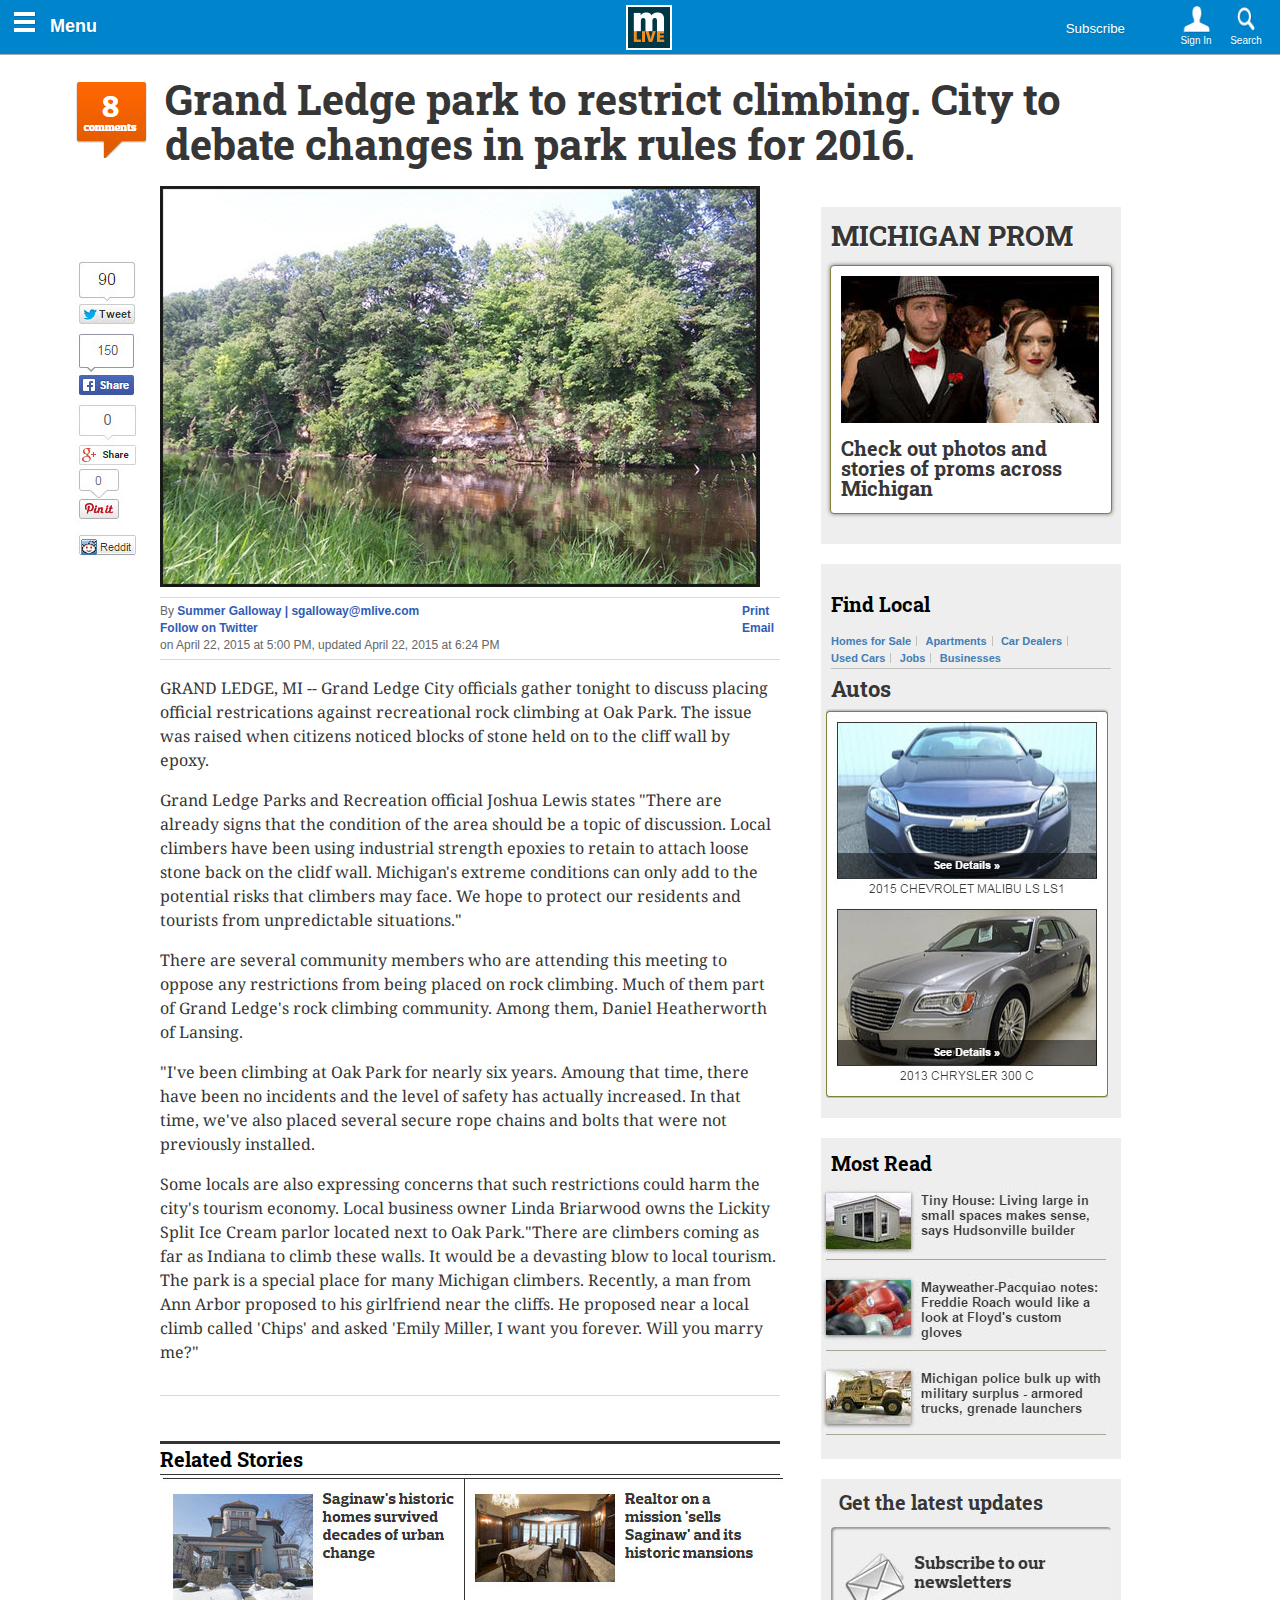
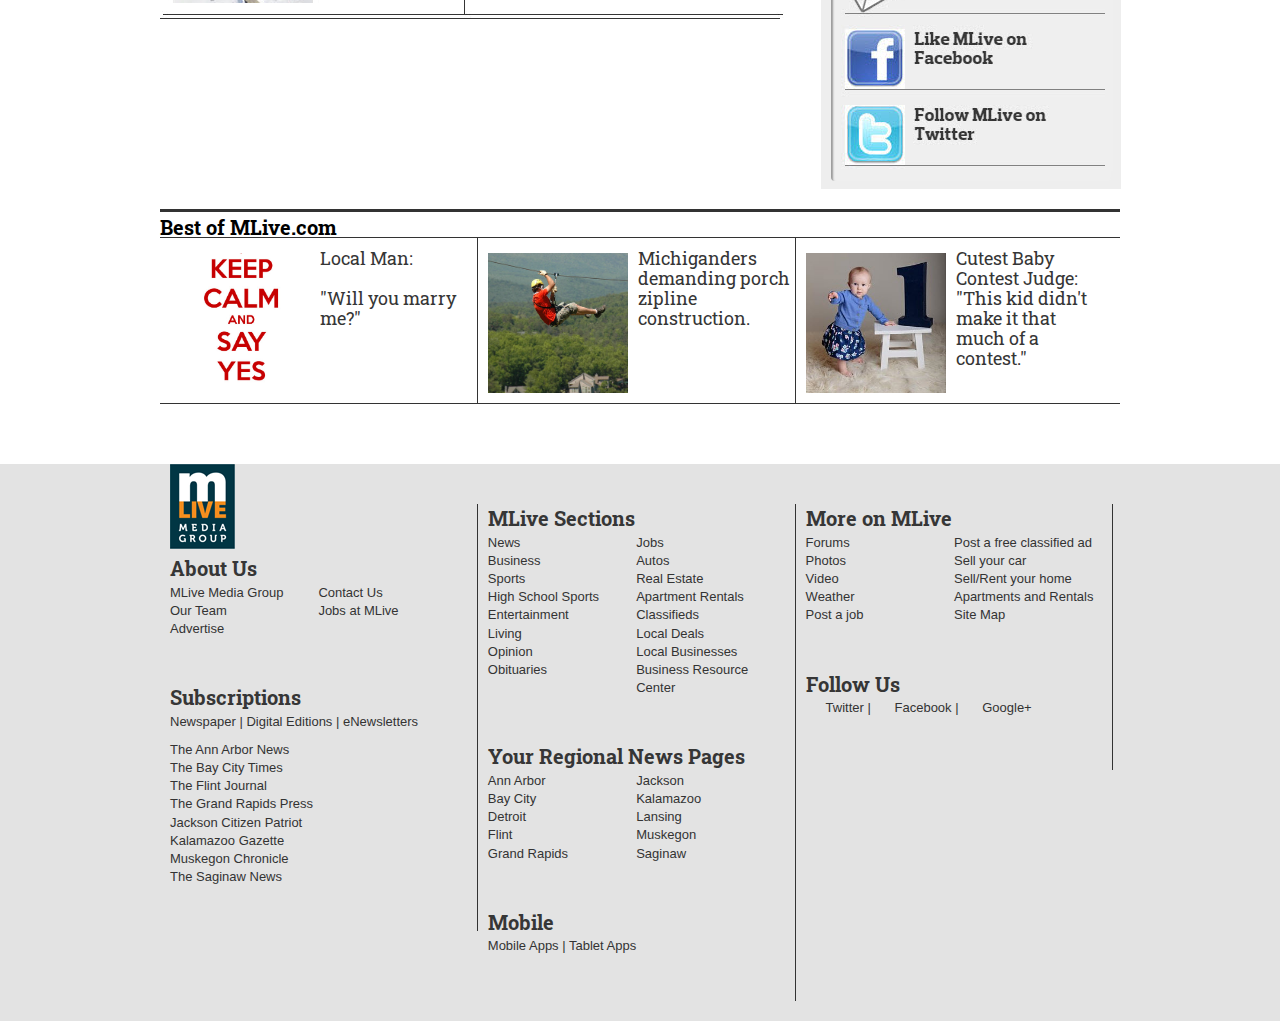
==== commit 9b6b1116: "Updating content data" ====
--- a/index.html
+++ b/index.html
@@ -1,7 +1,7 @@
 <html class="no-js" lang="en-US" xmlns:fb="http://www.facebook.com/2008/fbml" xmlns:og="http://ogp.me/ns#">
    <!--<![endif]-->
    <head>
-      <title>  'Defend my dignity and that of my fellow Americans,' Hekmati says in letter to Congress |                   MLive.com</title>
+      <title>Grand Ledge To Place Ban On Recreational Rock Climbing | MLive.com</title>
       <link rel="image_src" href="http://media.mlive.com/flint-journal/photo/2014/04/14815880-small.jpg">
       <link rel="alternate" type="application/atom+xml" title="Flint News" href="http://www.mlive.com/news/flint/index.ssf//atom.xml">
       <link rel="stylesheet" href="css/nocommentbox.css">
@@ -614,17 +614,14 @@
                            <!-- Article -->
                            <div class="entry-content">
                               <div class="ndn_embed" id="ndn-video-player-1" data-config-distributor-id="90299"></div>
-                              <p>GRAND LEDGE, MI -- Lansing man Ronald Hekmati, who has been coming to Grand Ledge since 2011, has submitted a letter to members of Grand Ledge City Concil asking them to refrain from passing policies allowing vistors to recreationally climb in Oak Park.</p>
-                              <p>"For nearly three and a half years, I have been coming to Oak Park and treated like family by Grand Ledges's climbing community. To enact policies to close the park for climbing would be a severe drawback for the city's tourism," Hekmati said in the letter.</p>
-                              <p>This is not the first time Hekmati has dicatated letters to U.S. officials. He previously presented open letters to Secretary of State John Kerry and President Barack Obama.</p>
-                              <p>"As a war veteran who defended our nation in its time of need, I ask that you also work to defend my dignity and that of my fellow Americans by putting in place serious consequences for this serial hostage-taking and mistreatment of Americans by Iran's Ministry of Intelligence for clearly illegal purposes."</p>
-                              <p>The family also released a letter to Congress from Hekmati's sister, Sarah Hekmati.</p>
-                              <p>"After three and a half years, clearly greater and additional action is needed," she wrote. "We would also respectfully ask all members to respect our family's desire that Amir's case not become a domestic U.S. partisan political football."</p>
-                              <p>Hekmati was born in Arizona, but later moved to Flint while his father worked at Mott Community College. He graduated from high school in Flint before joining the U.S. Marine Corps in 2001.</p>
-                              <p>In August 2011, Hekmati was arrested in Iran on allegations that he was a spy. Family members say he was making the trip to visit his grandmother in Tehran after getting permission from the Iranian Interests Section of the Pakistani Embassy in Washington, D.C.</p>
-                              <p>Initially, he was sentenced to death. The sentence was overturned, and he was later charged with cooperating and collaborating with the U.S. government, and sentenced to 10 years in prison.</p>
-                              <div class="ndn_embed" id="ndn-video-player-2" data-config-distributor-id="90299"></div>
-                           </div>
+                                 <p>GRAND LEDGE, MI -- Grand Ledge City officials gather tonight to discuss placing official restrications against recreational rock climbing at Oak Park. The issue was raised when citizens noticed blocks of stone held on to the cliff wall by epoxy. </p>
+                                 <p>Grand Ledge Parks and Recreation official Joshua Lewis states "There are already signs that the condition of the area should be a topic of discussion. Local climbers have been using industrial strength epoxies to retain to attach loose stone back on the clidf wall. Michigan's extreme conditions can only add to the potential risks that climbers may face. We hope to protect our residents and tourists from unpredictable situations."</p>
+                                 <p>There are several community members who are attending this meeting to oppose any restrictions from being placed on rock climbing. Much of them part of Grand Ledge's rock climbing community. Among them, Daniel Heatherworth of Lansing.</p>
+
+                                 <p>"I've been climbing at Oak Park for nearly six years. Amoung that time, there have been no incidents and the level of safety has actually increased. In that time, we've also placed several secure rope chains and bolts that were not previously installed.</p>
+
+                                 <p>Some locals are also expressing concerns that such restrictions could harm the city's tourism economy. Local business owner Linda Briarwood owns the Lickity Split Ice Cream parlor located next to Oak Park."There are climbers coming as far as Indiana to climb these walls. It would be a devasting blow to local tourism. The park is a special place for many Michigan climbers. Recently, a man from Ann Arbor proposed to his girlfriend near the cliffs. He proposed near a local climb called 'Chips' and asked 'Emily Miller, I want you forever. Will you marry me?" </p>
+                              </div>
                            <!-- /Article -->
                            <div class="box_grayoutline">
                               <div>
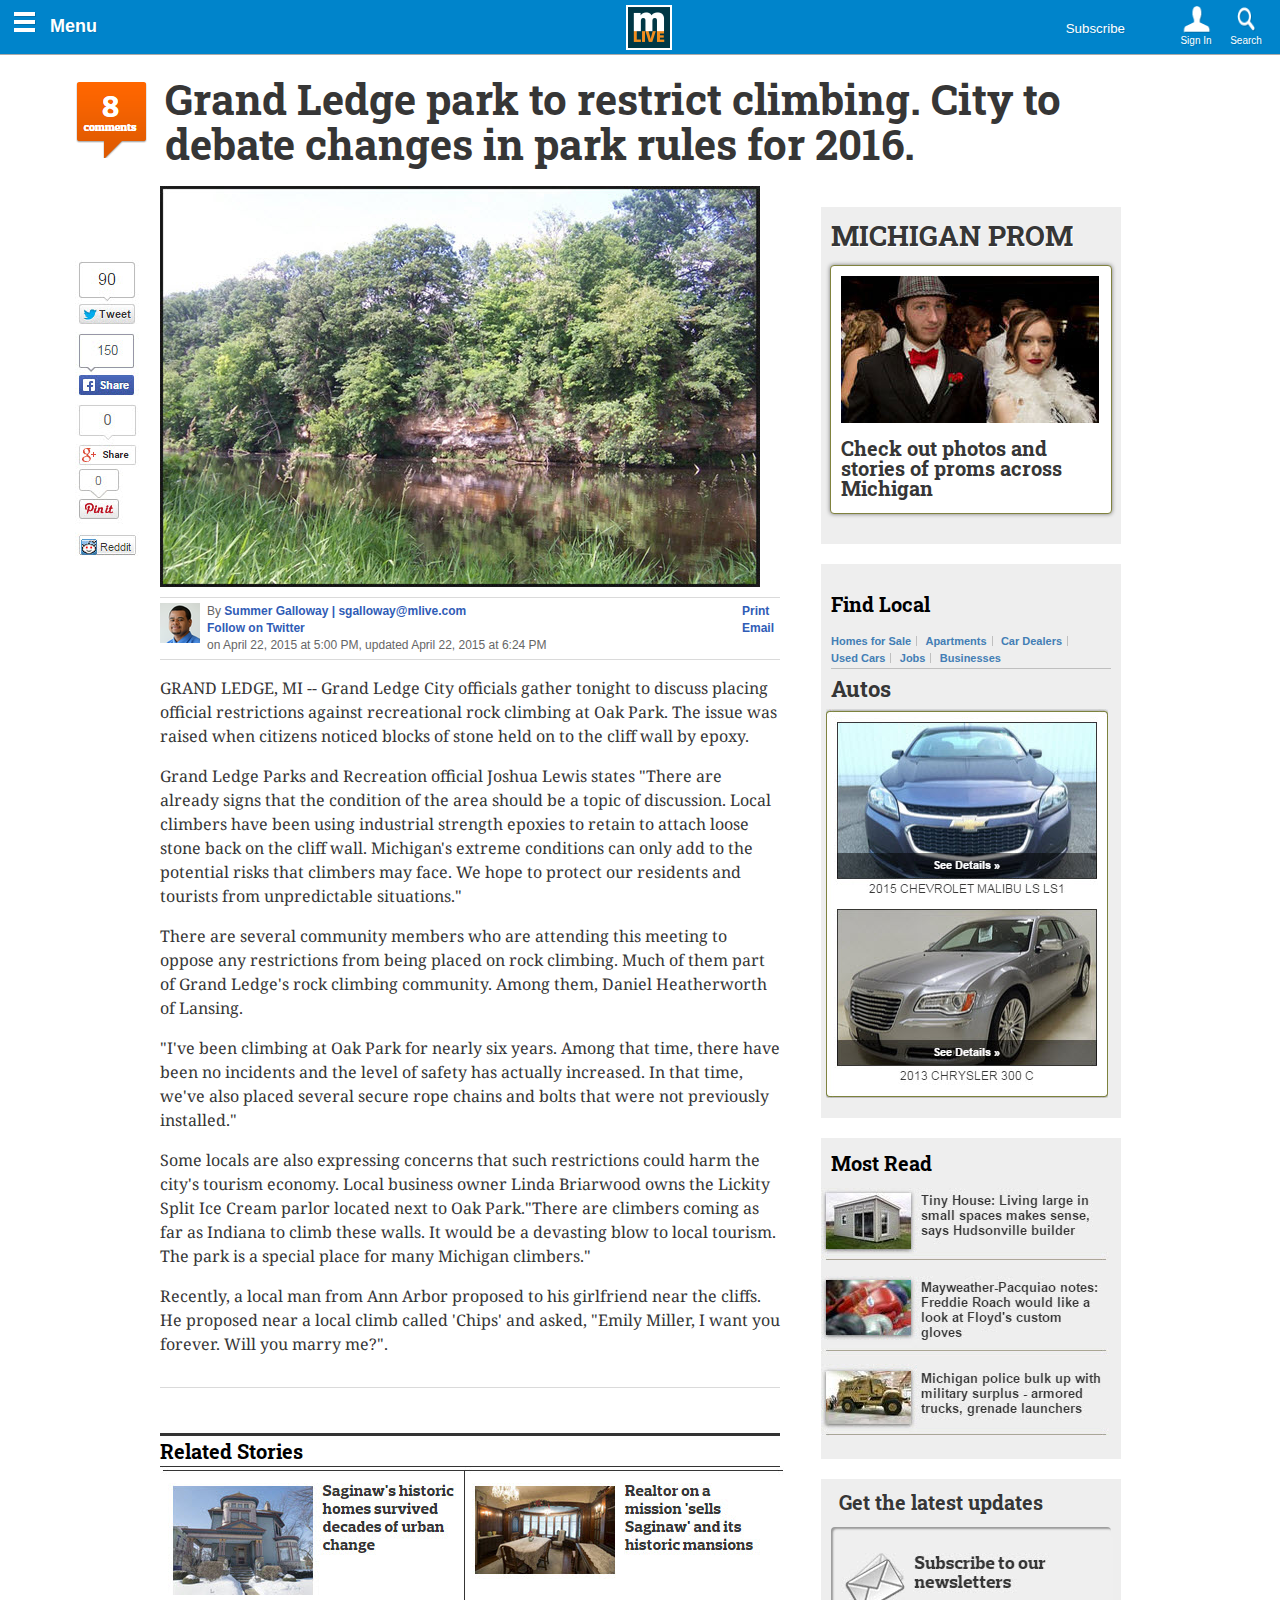
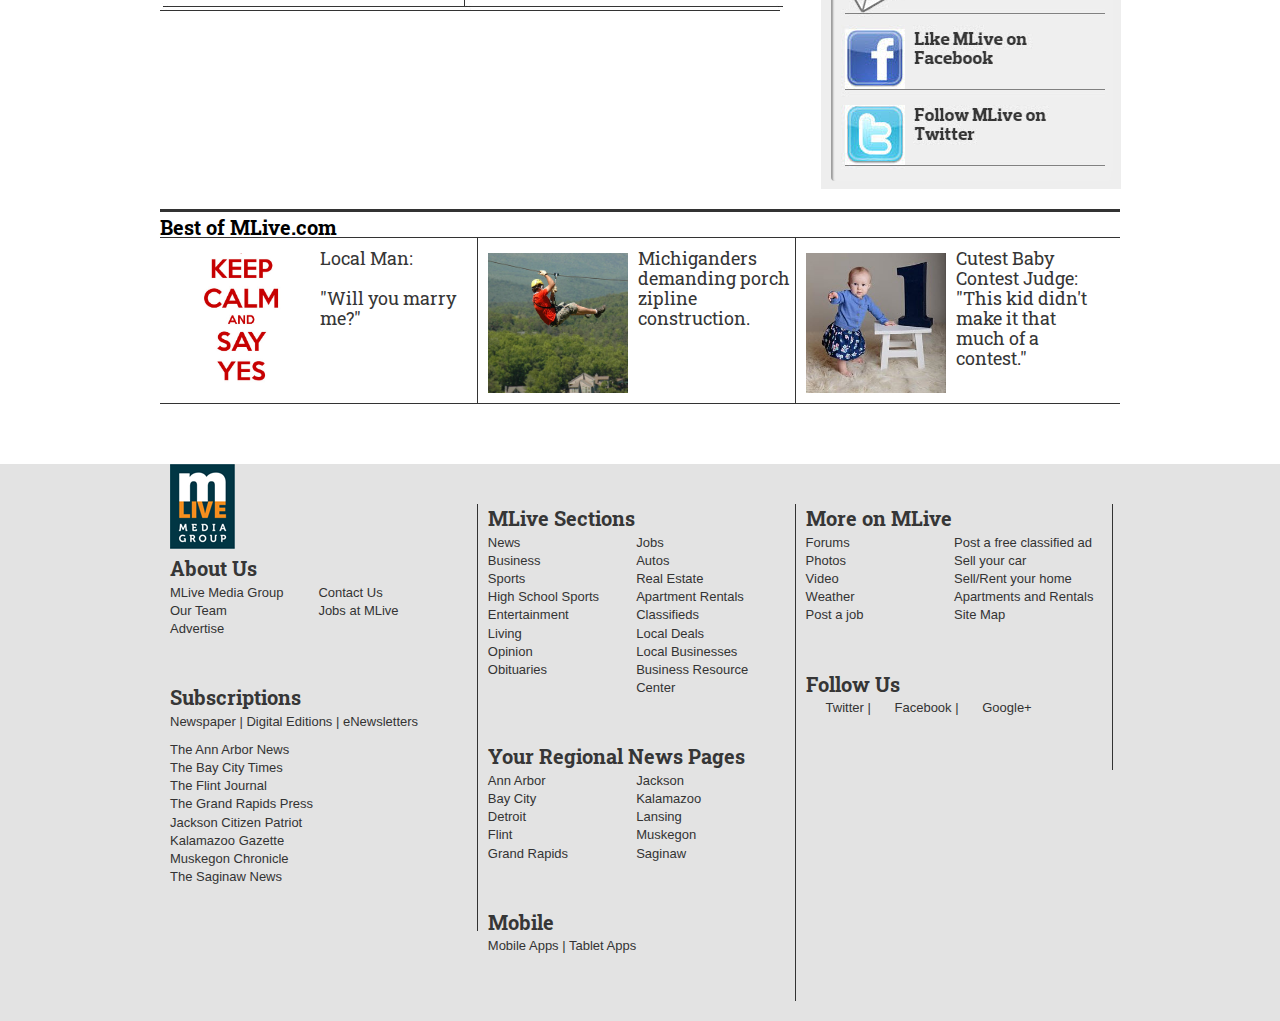
==== commit d91398ac: "Some URL clean up" ====
--- a/index.html
+++ b/index.html
@@ -8,6 +8,7 @@
       <link rel="stylesheet" href="css/article_res.css">
       <link href='http://fonts.googleapis.com/css?family=Roboto+Slab:400,700' rel='stylesheet' type='text/css'>
       <link href='http://fonts.googleapis.com/css?family=Droid+Serif' rel='stylesheet' type='text/css'>
+      <link rel="shortcut icon" href="css/favicon.ico" type="icon" />
    </head>
 
    <body>
@@ -568,7 +569,7 @@
                                  <a class="EmailLink" href="#">Email</a>
                               </div>
                               <a href="#">
-                                 <span class="resimg Avatar" data-image="#" data-position="byline-avatar">
+                                 <img class="resimg Avatar" src="img/author.png"data-image="#" data-position="byline-avatar">
                               </a>
                               By
                               <span class="author vcard"><a class="bl" href="#">
@@ -614,13 +615,15 @@
                            <!-- Article -->
                            <div class="entry-content">
                               <div class="ndn_embed" id="ndn-video-player-1" data-config-distributor-id="90299"></div>
-                                 <p>GRAND LEDGE, MI -- Grand Ledge City officials gather tonight to discuss placing official restrications against recreational rock climbing at Oak Park. The issue was raised when citizens noticed blocks of stone held on to the cliff wall by epoxy. </p>
-                                 <p>Grand Ledge Parks and Recreation official Joshua Lewis states "There are already signs that the condition of the area should be a topic of discussion. Local climbers have been using industrial strength epoxies to retain to attach loose stone back on the clidf wall. Michigan's extreme conditions can only add to the potential risks that climbers may face. We hope to protect our residents and tourists from unpredictable situations."</p>
+                                 <p>GRAND LEDGE, MI -- Grand Ledge City officials gather tonight to discuss placing official restrictions against recreational rock climbing at Oak Park. The issue was raised when citizens noticed blocks of stone held on to the cliff wall by epoxy.</p>
+                                 <p>Grand Ledge Parks and Recreation official Joshua Lewis states "There are already signs that the condition of the area should be a topic of discussion. Local climbers have been using industrial strength epoxies to retain to attach loose stone back on the cliff wall. Michigan's extreme conditions can only add to the potential risks that climbers may face. We hope to protect our residents and tourists from unpredictable situations."</p>
                                  <p>There are several community members who are attending this meeting to oppose any restrictions from being placed on rock climbing. Much of them part of Grand Ledge's rock climbing community. Among them, Daniel Heatherworth of Lansing.</p>
 
-                                 <p>"I've been climbing at Oak Park for nearly six years. Amoung that time, there have been no incidents and the level of safety has actually increased. In that time, we've also placed several secure rope chains and bolts that were not previously installed.</p>
+                                 <p>"I've been climbing at Oak Park for nearly six years. Among that time, there have been no incidents and the level of safety has actually increased. In that time, we've also placed several secure rope chains and bolts that were not previously installed."</p>
 
-                                 <p>Some locals are also expressing concerns that such restrictions could harm the city's tourism economy. Local business owner Linda Briarwood owns the Lickity Split Ice Cream parlor located next to Oak Park."There are climbers coming as far as Indiana to climb these walls. It would be a devasting blow to local tourism. The park is a special place for many Michigan climbers. Recently, a man from Ann Arbor proposed to his girlfriend near the cliffs. He proposed near a local climb called 'Chips' and asked 'Emily Miller, I want you forever. Will you marry me?" </p>
+                                 <p>Some locals are also expressing concerns that such restrictions could harm the city's tourism economy. Local business owner Linda Briarwood owns the Lickity Split Ice Cream parlor located next to Oak Park."There are climbers coming as far as Indiana to climb these walls. It would be a devasting blow to local tourism. The park is a special place for many Michigan climbers."</p>
+
+                              <p>Recently, a local man from Ann Arbor proposed to his girlfriend near the cliffs. He proposed near a local climb called 'Chips' and asked, "Emily Miller, I want you forever. Will you marry me?". </p>
                               </div>
                            <!-- /Article -->
                            <div class="box_grayoutline">
@@ -691,7 +694,7 @@
                      </header>
                      <div class="promo-box">
                         <a href="#"><img src="img/prom.jpg" class="lazy" data-original="http://media.mlive.com/news_impact/photo/prompromojpg-5b0f62b49e50a921.jpg" data-position="special_report-main" alt=""></a>
-                        <h2><a href="#">Check out photos and stories of proms across Michigan</a></h2>
+                        <h2><a href="lansing/grand_ledge/1254466885/index.html">Check out photos and stories of proms across Michigan</a></h2>
                         <p></p>
                      </div>
                   </section>
@@ -764,13 +767,13 @@
                      <a href="#"><img src="img/yes.jpg" class="lazy" data-original="
                         #
                         " width="140" alt=""></a>
-                     <a href="http://www.mlive.com/news/saginaw/index.ssf/2015/04/ted_got_what_he_deserved_watch.html#incart_hbx">Local Man: <br><br>"Will you marry me?"</a>
+                     <a href="#">Local Man: <br><br>"Will you marry me?"</a>
                   </div>
                   <div class="BestOfColumn" id="best_second">
                      <a href="#"><img src="img/zipline.jpg" class="lazy" data-original="
                         http://media.mlive.com/mlive_top_stories/photo/17578694-thumb_square_large.jpg
                         " width="140" alt=""></a>
-                     <a href="http://www.mlive.com/news/grand-rapids/index.ssf/2015/04/zip_lines_planned_at_cannonsbu.html#incart_hbx">Michiganders demanding porch zipline construction.</a>
+                     <a href="#">Michiganders demanding porch zipline construction.</a>
                   </div>
                   <div class="BestOfColumn" id="best_third">
                      <a href="#"><img src="img/ari.jpg" class="lazy" data-original="
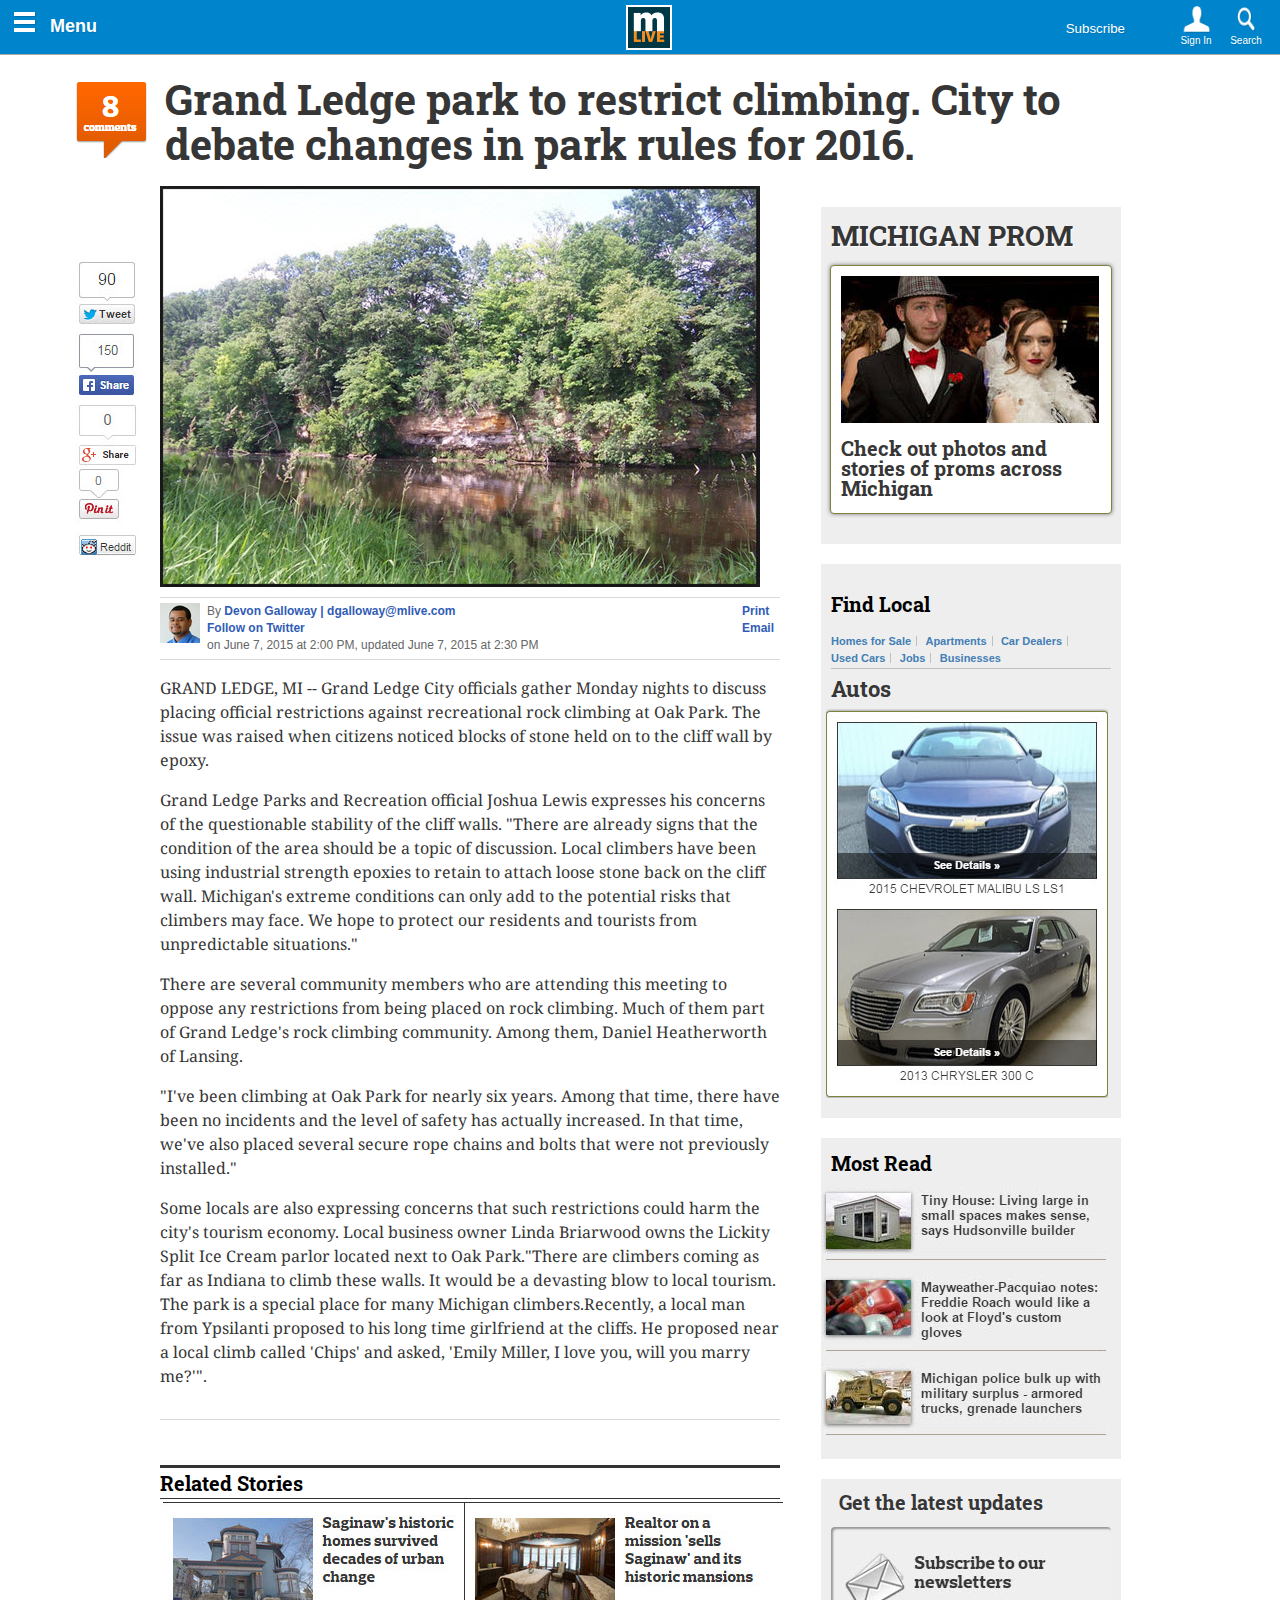
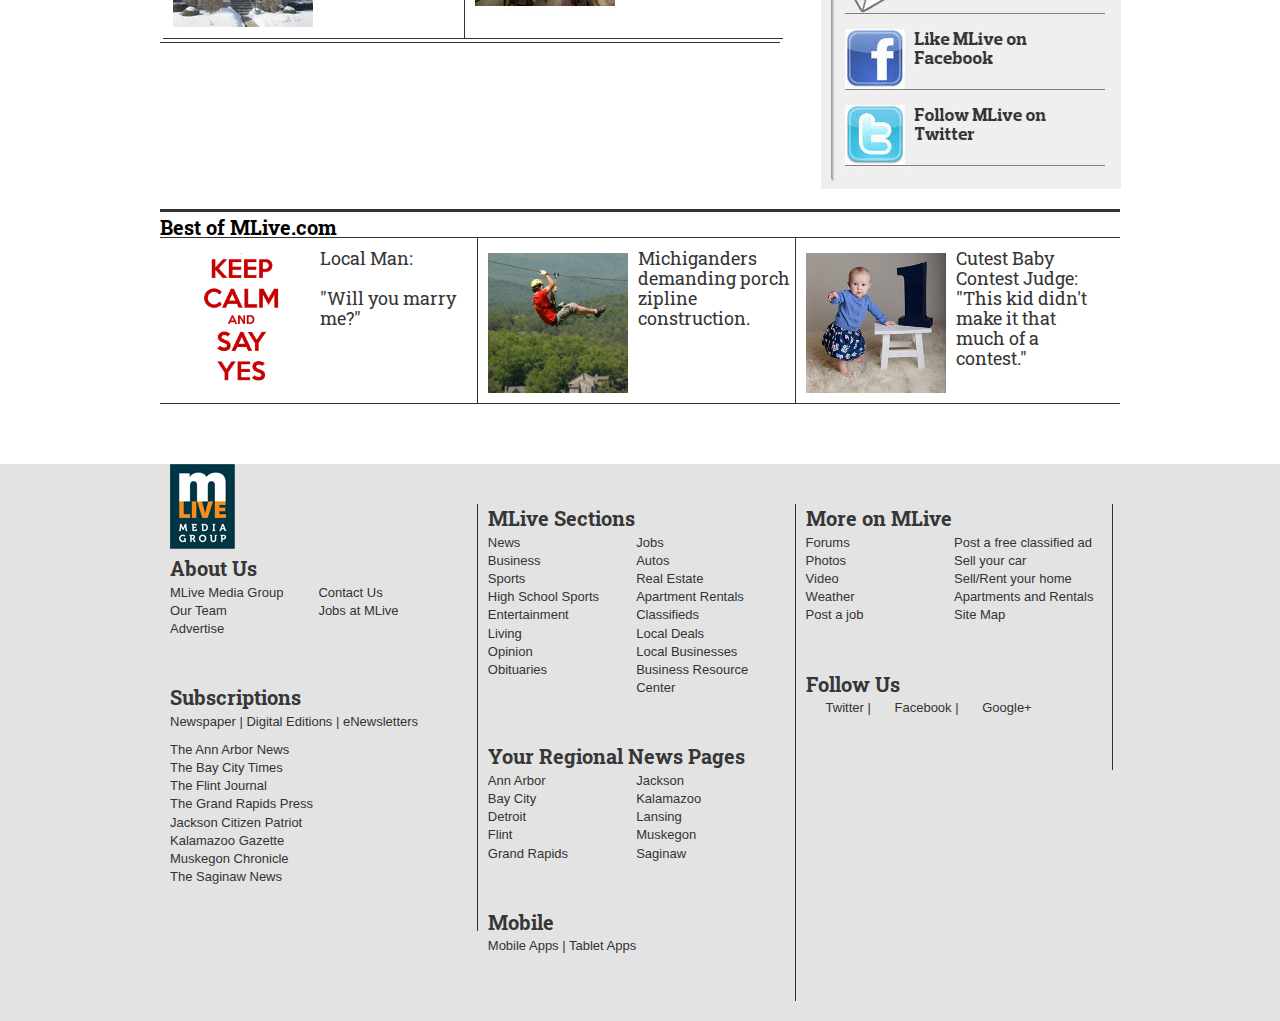
==== commit 0584cbe3: "Final edits for Grand Ledge article." ====
--- a/index.html
+++ b/index.html
@@ -573,11 +573,11 @@
                               </a>
                               By
                               <span class="author vcard"><a class="bl" href="#">
-                              Summer Galloway | sgalloway@mlive.com
+                              Devon Galloway | dgalloway@mlive.com
                               </a></span>
                               <span style="display:none; visibility:hidden;">The Flint Journal</span>
                               <br> <a href="#" target="_blank">Follow on Twitter</a>
-                              <br>on April 22, 2015 at  5:00 PM, updated <span class="updated" title="2015-04-22T22:24:19Z">April 22, 2015 at  6:24 PM</span>
+                              <br>on June 7, 2015 at  2:00 PM, updated <span class="updated" title="2015-04-22T22:24:19Z">June 7, 2015 at 2:30 PM</span>
                               <div id="sponsor_tablet">
                                  <div class="sub-sponsor"></div>
                               </div>
@@ -615,15 +615,13 @@
                            <!-- Article -->
                            <div class="entry-content">
                               <div class="ndn_embed" id="ndn-video-player-1" data-config-distributor-id="90299"></div>
-                                 <p>GRAND LEDGE, MI -- Grand Ledge City officials gather tonight to discuss placing official restrictions against recreational rock climbing at Oak Park. The issue was raised when citizens noticed blocks of stone held on to the cliff wall by epoxy.</p>
-                                 <p>Grand Ledge Parks and Recreation official Joshua Lewis states "There are already signs that the condition of the area should be a topic of discussion. Local climbers have been using industrial strength epoxies to retain to attach loose stone back on the cliff wall. Michigan's extreme conditions can only add to the potential risks that climbers may face. We hope to protect our residents and tourists from unpredictable situations."</p>
+                                 <p>GRAND LEDGE, MI -- Grand Ledge City officials gather Monday nights to discuss placing official restrictions against recreational rock climbing at Oak Park. The issue was raised when citizens noticed blocks of stone held on to the cliff wall by epoxy.</p>
+                                 <p>Grand Ledge Parks and Recreation official Joshua Lewis expresses his concerns of the questionable stability of the cliff walls. "There are already signs that the condition of the area should be a topic of discussion. Local climbers have been using industrial strength epoxies to retain to attach loose stone back on the cliff wall. Michigan's extreme conditions can only add to the potential risks that climbers may face. We hope to protect our residents and tourists from unpredictable situations."</p>
                                  <p>There are several community members who are attending this meeting to oppose any restrictions from being placed on rock climbing. Much of them part of Grand Ledge's rock climbing community. Among them, Daniel Heatherworth of Lansing.</p>
 
                                  <p>"I've been climbing at Oak Park for nearly six years. Among that time, there have been no incidents and the level of safety has actually increased. In that time, we've also placed several secure rope chains and bolts that were not previously installed."</p>
 
-                                 <p>Some locals are also expressing concerns that such restrictions could harm the city's tourism economy. Local business owner Linda Briarwood owns the Lickity Split Ice Cream parlor located next to Oak Park."There are climbers coming as far as Indiana to climb these walls. It would be a devasting blow to local tourism. The park is a special place for many Michigan climbers."</p>
-
-                              <p>Recently, a local man from Ann Arbor proposed to his girlfriend near the cliffs. He proposed near a local climb called 'Chips' and asked, "Emily Miller, I want you forever. Will you marry me?". </p>
+                                 <p>Some locals are also expressing concerns that such restrictions could harm the city's tourism economy. Local business owner Linda Briarwood owns the Lickity Split Ice Cream parlor located next to Oak Park."There are climbers coming as far as Indiana to climb these walls. It would be a devasting blow to local tourism. The park is a special place for many Michigan climbers.Recently, a local man from Ypsilanti proposed to his long time girlfriend at the cliffs. He proposed near a local climb called 'Chips' and asked, 'Emily Miller, I love you, will you marry me?'".</p>
                               </div>
                            <!-- /Article -->
                            <div class="box_grayoutline">
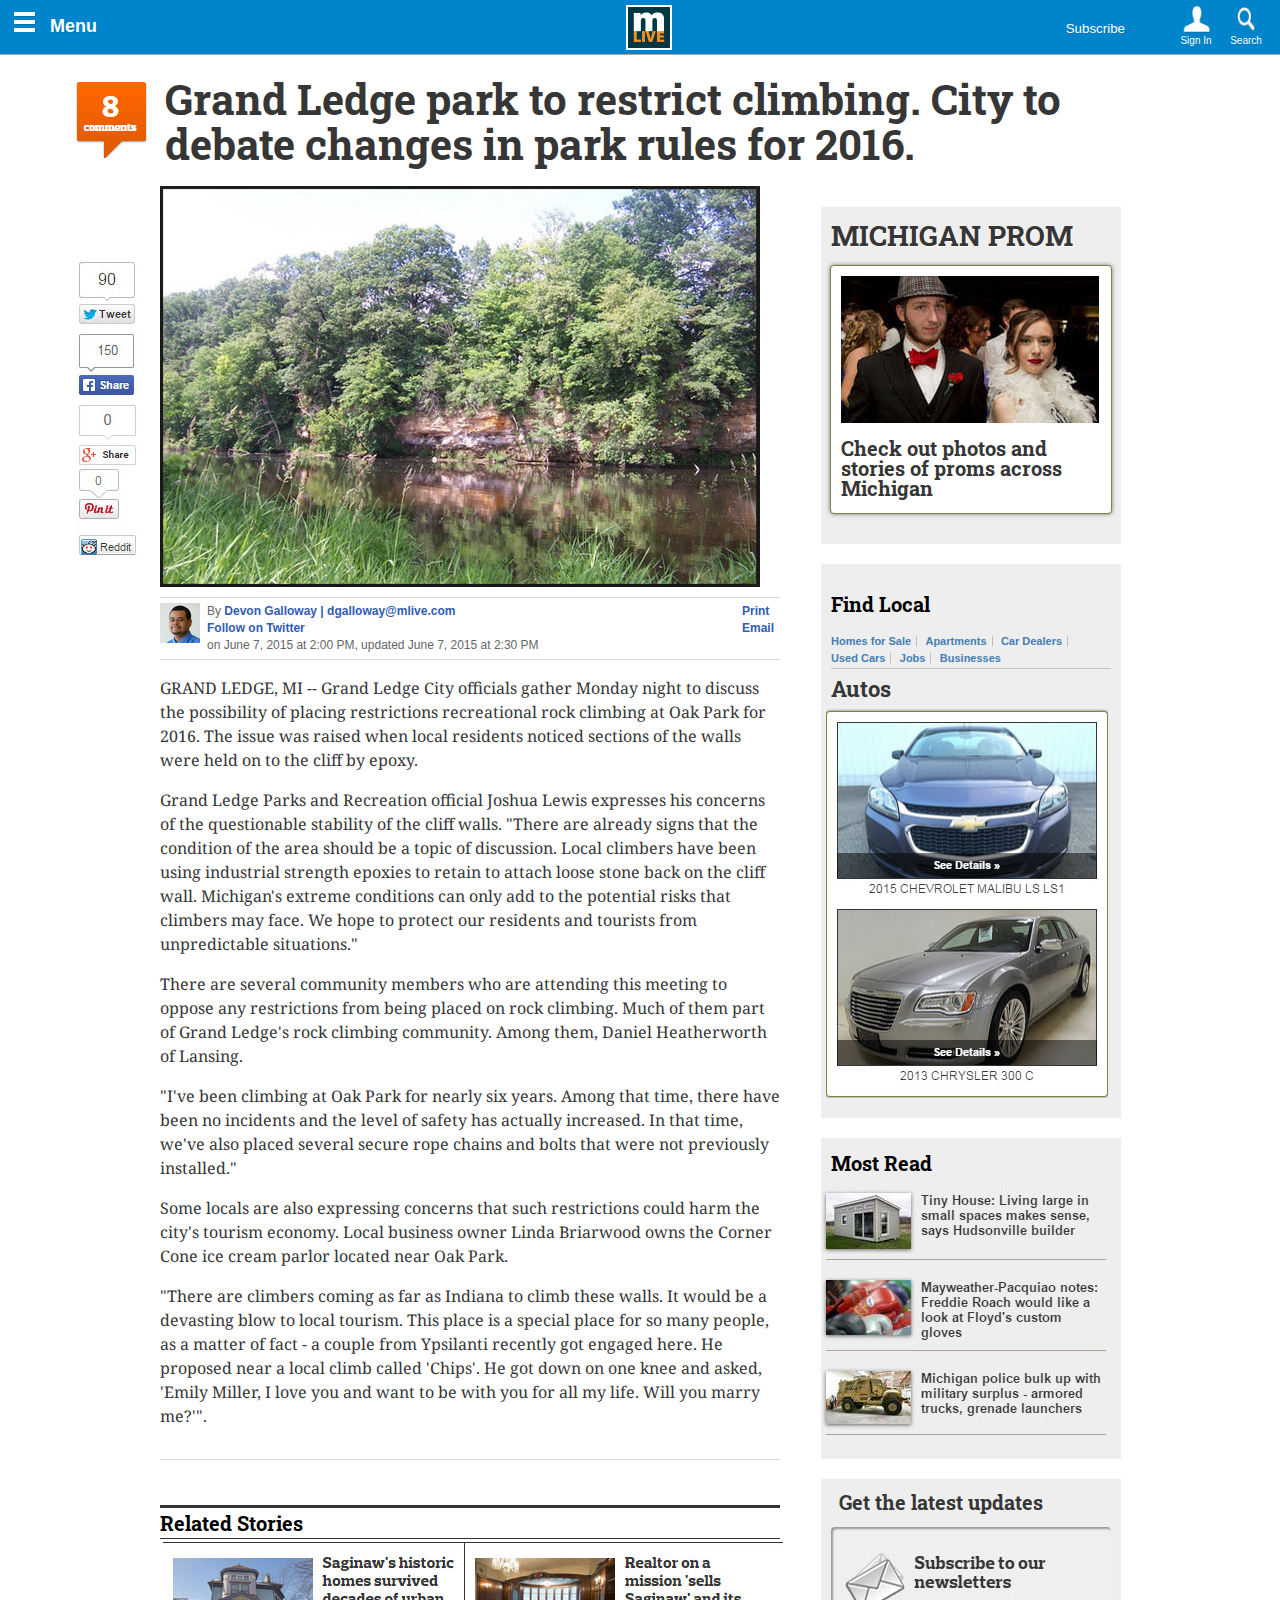
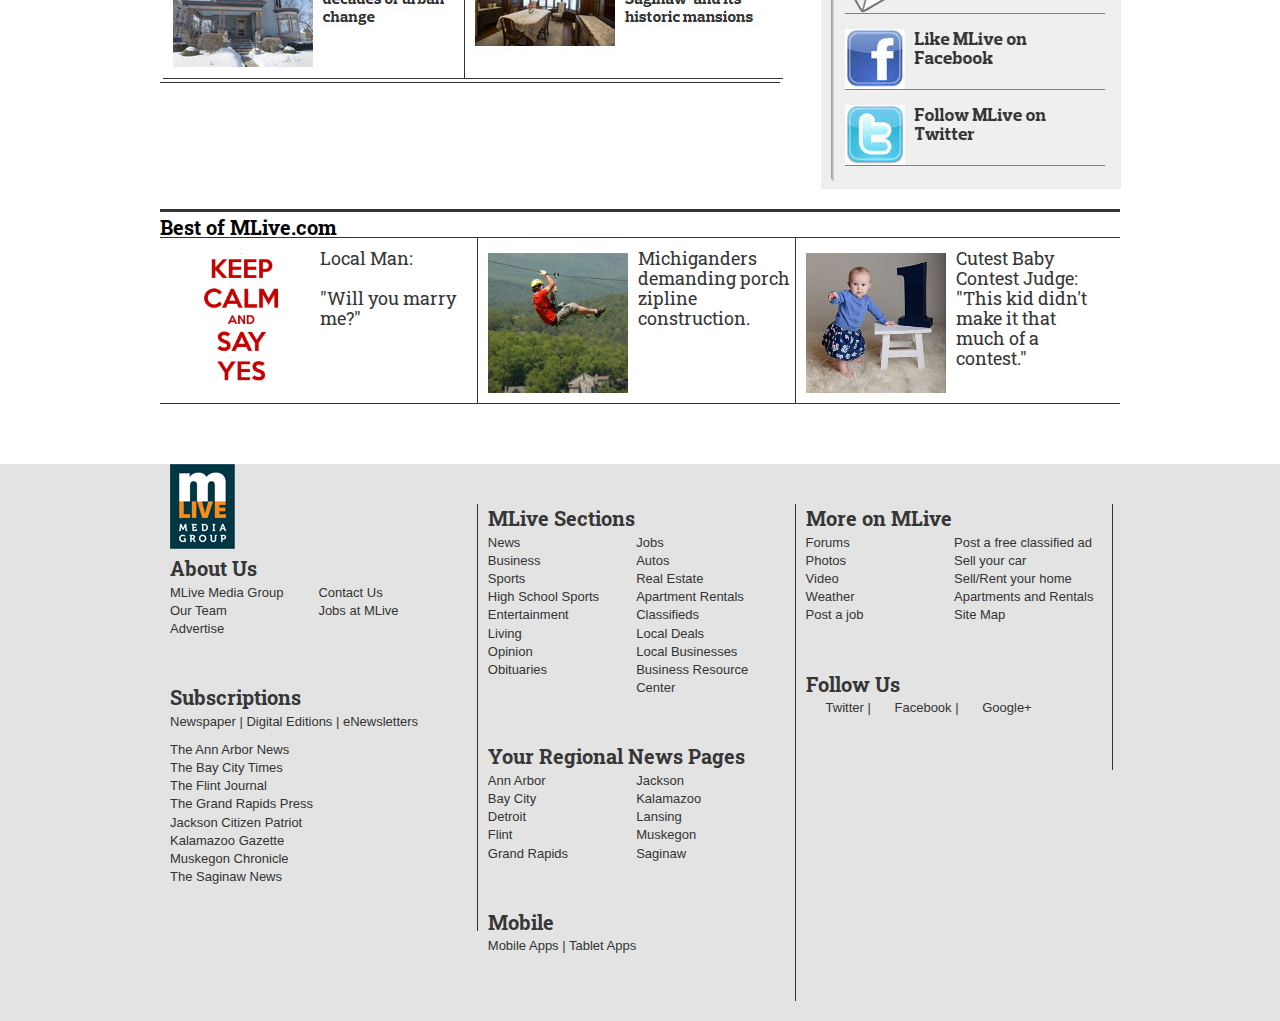
==== commit 06cb744c: "Article edits." ====
--- a/index.html
+++ b/index.html
@@ -615,13 +615,14 @@
                            <!-- Article -->
                            <div class="entry-content">
                               <div class="ndn_embed" id="ndn-video-player-1" data-config-distributor-id="90299"></div>
-                                 <p>GRAND LEDGE, MI -- Grand Ledge City officials gather Monday nights to discuss placing official restrictions against recreational rock climbing at Oak Park. The issue was raised when citizens noticed blocks of stone held on to the cliff wall by epoxy.</p>
+                                 <p>GRAND LEDGE, MI -- Grand Ledge City officials gather Monday night to discuss the possibility of placing restrictions recreational rock climbing at Oak Park for 2016. The issue was raised when local residents noticed sections of the walls were held on to the cliff by epoxy.</p>
                                  <p>Grand Ledge Parks and Recreation official Joshua Lewis expresses his concerns of the questionable stability of the cliff walls. "There are already signs that the condition of the area should be a topic of discussion. Local climbers have been using industrial strength epoxies to retain to attach loose stone back on the cliff wall. Michigan's extreme conditions can only add to the potential risks that climbers may face. We hope to protect our residents and tourists from unpredictable situations."</p>
                                  <p>There are several community members who are attending this meeting to oppose any restrictions from being placed on rock climbing. Much of them part of Grand Ledge's rock climbing community. Among them, Daniel Heatherworth of Lansing.</p>
 
                                  <p>"I've been climbing at Oak Park for nearly six years. Among that time, there have been no incidents and the level of safety has actually increased. In that time, we've also placed several secure rope chains and bolts that were not previously installed."</p>
 
-                                 <p>Some locals are also expressing concerns that such restrictions could harm the city's tourism economy. Local business owner Linda Briarwood owns the Lickity Split Ice Cream parlor located next to Oak Park."There are climbers coming as far as Indiana to climb these walls. It would be a devasting blow to local tourism. The park is a special place for many Michigan climbers.Recently, a local man from Ypsilanti proposed to his long time girlfriend at the cliffs. He proposed near a local climb called 'Chips' and asked, 'Emily Miller, I love you, will you marry me?'".</p>
+                                 <p>Some locals are also expressing concerns that such restrictions could harm the city's tourism economy. Local business owner Linda Briarwood owns the Corner Cone ice cream parlor located near Oak Park.</p>
+                                 <p>"There are climbers coming as far as Indiana to climb these walls. It would be a devasting blow to local tourism. This place is a special place for so many people, as a matter of fact - a couple from Ypsilanti recently got engaged here. He proposed near a local climb called 'Chips'. He got down on one knee and asked, 'Emily Miller, I love you and want to be with you for all my life. Will you marry me?'".</p>
                               </div>
                            <!-- /Article -->
                            <div class="box_grayoutline">
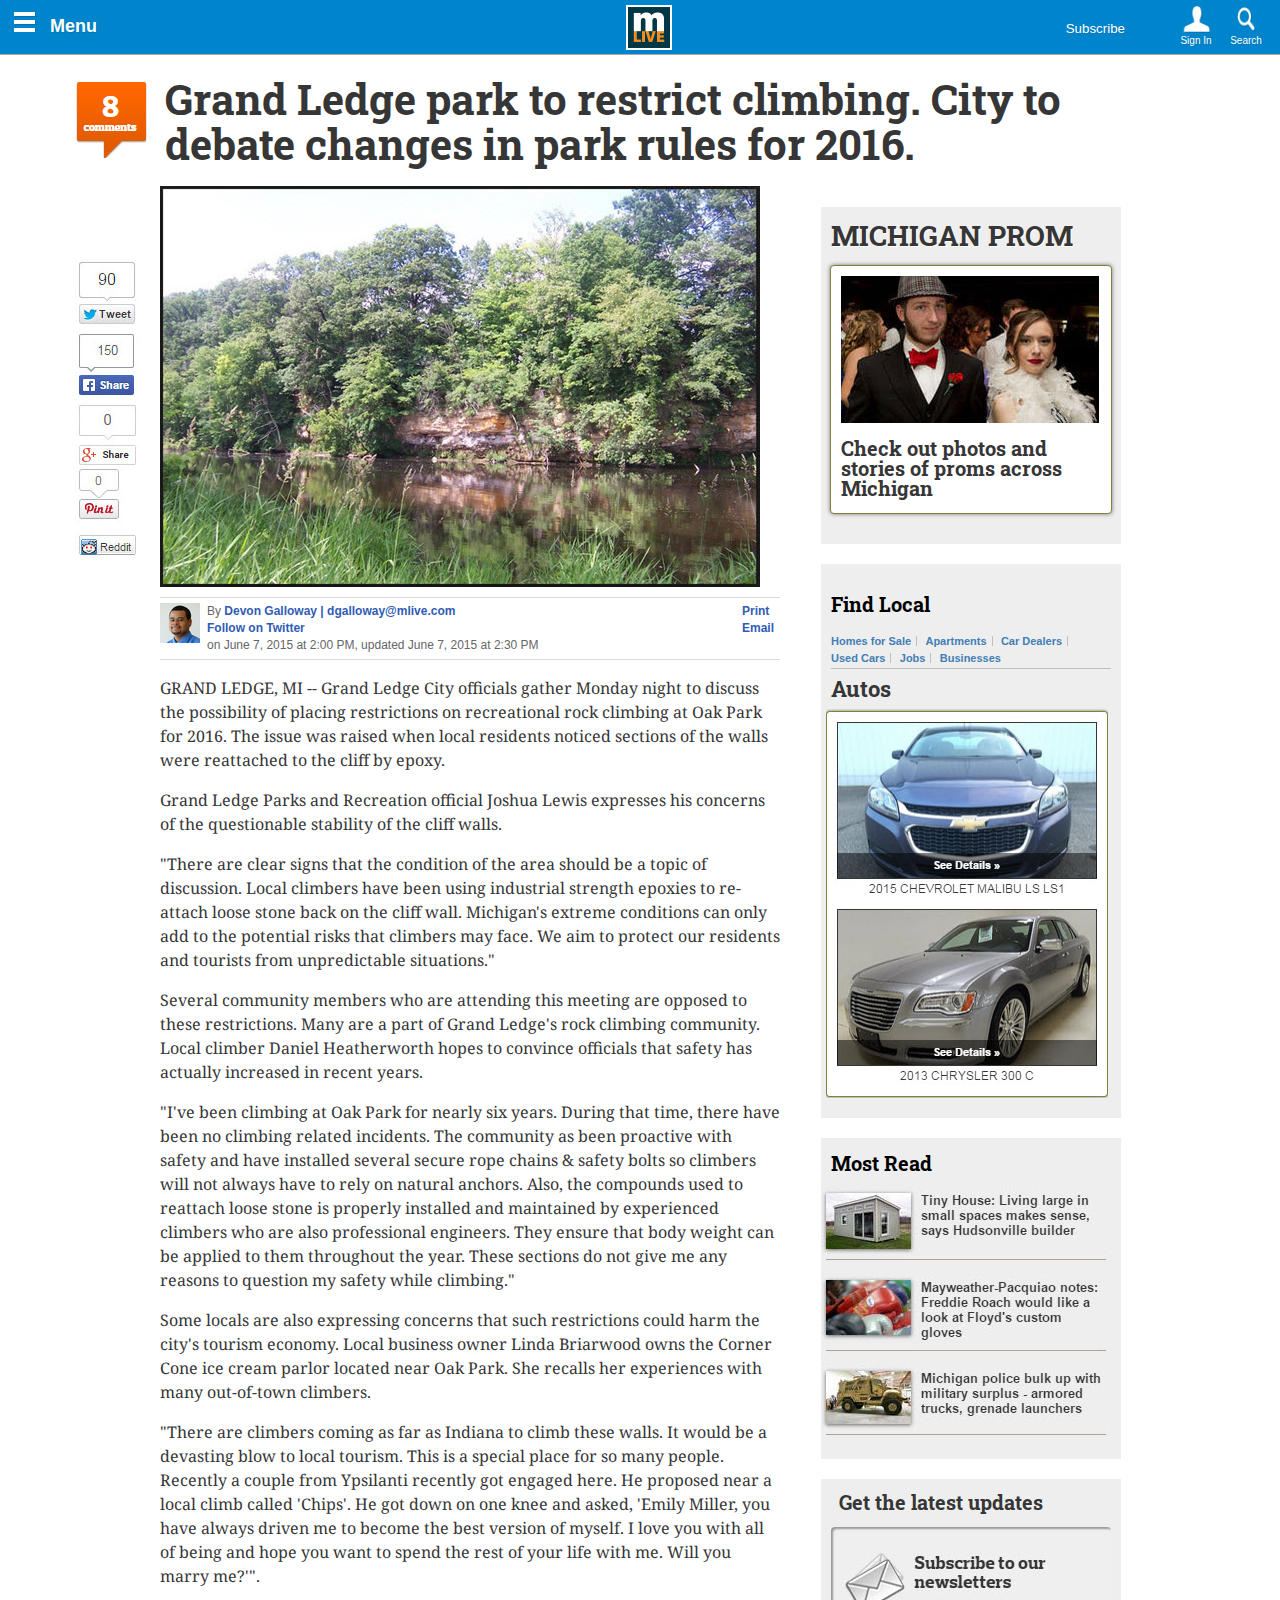
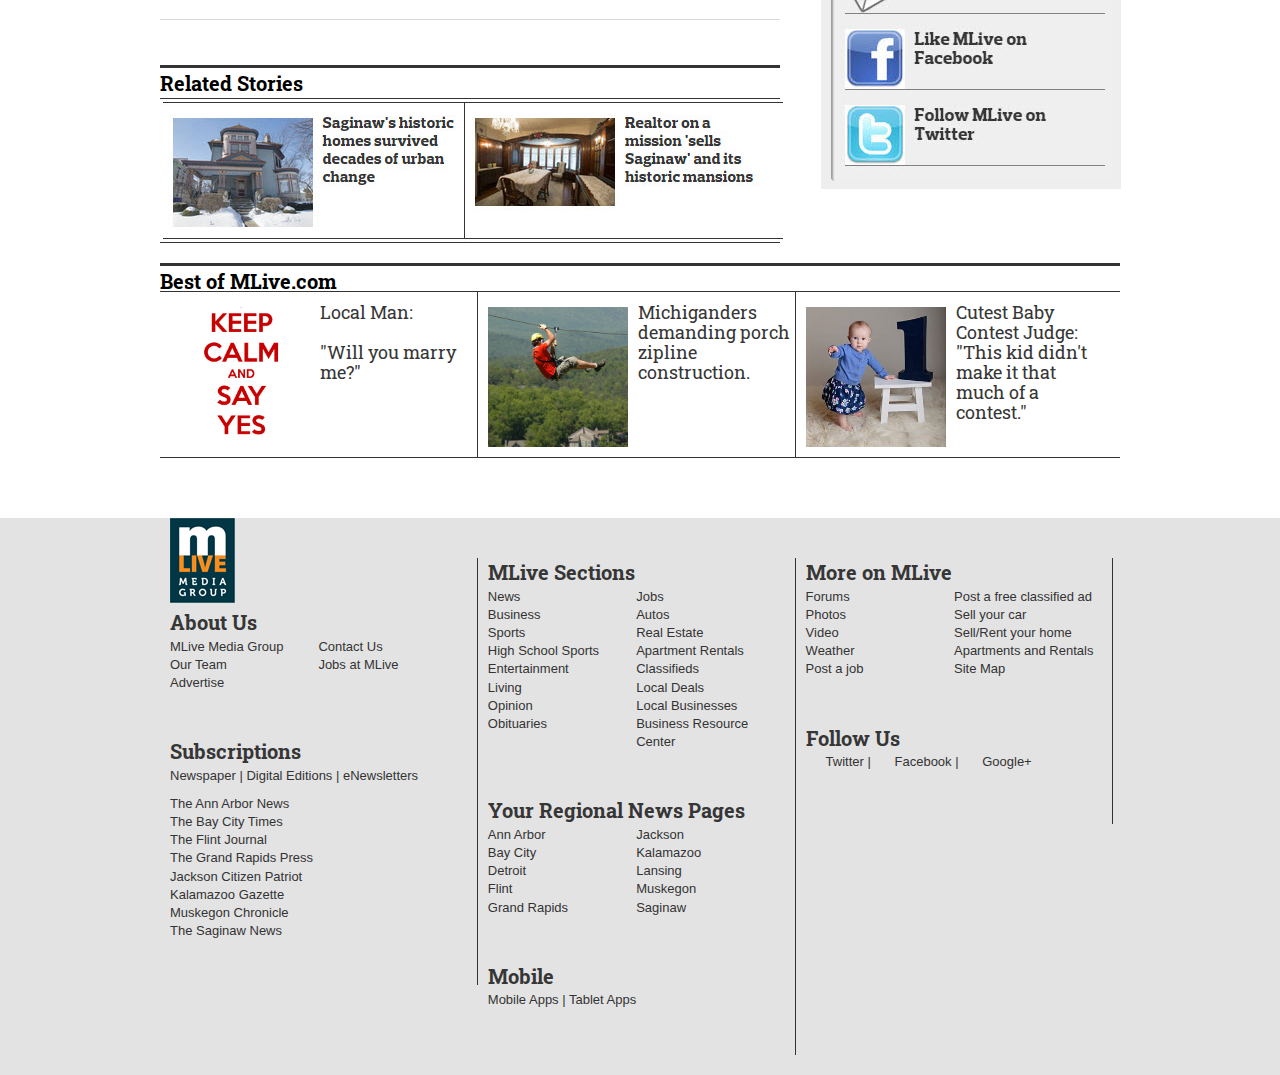
==== commit 17c6faf4: "More edits to the article." ====
--- a/index.html
+++ b/index.html
@@ -1,4 +1,4 @@
-<html class="no-js" lang="en-US" xmlns:fb="http://www.facebook.com/2008/fbml" xmlns:og="http://ogp.me/ns#">
+<html class="no-js" lang="en-US">
    <!--<![endif]-->
    <head>
       <title>Grand Ledge To Place Ban On Recreational Rock Climbing | MLive.com</title>
@@ -615,14 +615,13 @@
                            <!-- Article -->
                            <div class="entry-content">
                               <div class="ndn_embed" id="ndn-video-player-1" data-config-distributor-id="90299"></div>
-                                 <p>GRAND LEDGE, MI -- Grand Ledge City officials gather Monday night to discuss the possibility of placing restrictions recreational rock climbing at Oak Park for 2016. The issue was raised when local residents noticed sections of the walls were held on to the cliff by epoxy.</p>
-                                 <p>Grand Ledge Parks and Recreation official Joshua Lewis expresses his concerns of the questionable stability of the cliff walls. "There are already signs that the condition of the area should be a topic of discussion. Local climbers have been using industrial strength epoxies to retain to attach loose stone back on the cliff wall. Michigan's extreme conditions can only add to the potential risks that climbers may face. We hope to protect our residents and tourists from unpredictable situations."</p>
-                                 <p>There are several community members who are attending this meeting to oppose any restrictions from being placed on rock climbing. Much of them part of Grand Ledge's rock climbing community. Among them, Daniel Heatherworth of Lansing.</p>
-
-                                 <p>"I've been climbing at Oak Park for nearly six years. Among that time, there have been no incidents and the level of safety has actually increased. In that time, we've also placed several secure rope chains and bolts that were not previously installed."</p>
-
-                                 <p>Some locals are also expressing concerns that such restrictions could harm the city's tourism economy. Local business owner Linda Briarwood owns the Corner Cone ice cream parlor located near Oak Park.</p>
-                                 <p>"There are climbers coming as far as Indiana to climb these walls. It would be a devasting blow to local tourism. This place is a special place for so many people, as a matter of fact - a couple from Ypsilanti recently got engaged here. He proposed near a local climb called 'Chips'. He got down on one knee and asked, 'Emily Miller, I love you and want to be with you for all my life. Will you marry me?'".</p>
+                                 <p>GRAND LEDGE, MI -- Grand Ledge City officials gather Monday night to discuss the possibility of placing restrictions on recreational rock climbing at Oak Park for 2016. The issue was raised when local residents noticed sections of the walls were reattached to the cliff by epoxy.</p>
+                                 <p>Grand Ledge Parks and Recreation official Joshua Lewis expresses his concerns of the questionable stability of the cliff walls. </p>
+                                 <p>"There are clear signs that the condition of the area should be a topic of discussion. Local climbers have been using industrial strength epoxies to re-attach loose stone back on the cliff wall. Michigan's extreme conditions can only add to the potential risks that climbers may face. We aim to protect our residents and tourists from unpredictable situations."</p>
+                                 <p>Several community members who are attending this meeting are opposed to these restrictions. Many are a part of Grand Ledge's rock climbing community. Local climber Daniel Heatherworth hopes to convince officials that safety has actually increased in recent years.</p>
+                                 <p>"I've been climbing at Oak Park for nearly six years. During that time, there have been no climbing related incidents. The community as been proactive with safety and have installed several secure rope chains &amp safety bolts so climbers will not always have to rely on natural anchors. Also, the compounds used to reattach loose stone is properly installed and maintained by experienced climbers who are also professional engineers. They ensure that body weight can be applied to them throughout the year. These sections do not give me any reasons to question my safety while climbing."</p>
+                                 <p>Some locals are also expressing concerns that such restrictions could harm the city's tourism economy. Local business owner Linda Briarwood owns the Corner Cone ice cream parlor located near Oak Park. She recalls her experiences with many out-of-town climbers.</p>
+                                 <p>"There are climbers coming as far as Indiana to climb these walls. It would be a devasting blow to local tourism. This is a special place for so many people. Recently a couple from Ypsilanti recently got engaged here. He proposed near a local climb called 'Chips'. He got down on one knee and asked, 'Emily Miller, you have always driven me to become the best version of myself. I love you with all of being and hope you want to spend the rest of your life with me. Will you marry me?'".</p>
                               </div>
                            <!-- /Article -->
                            <div class="box_grayoutline">
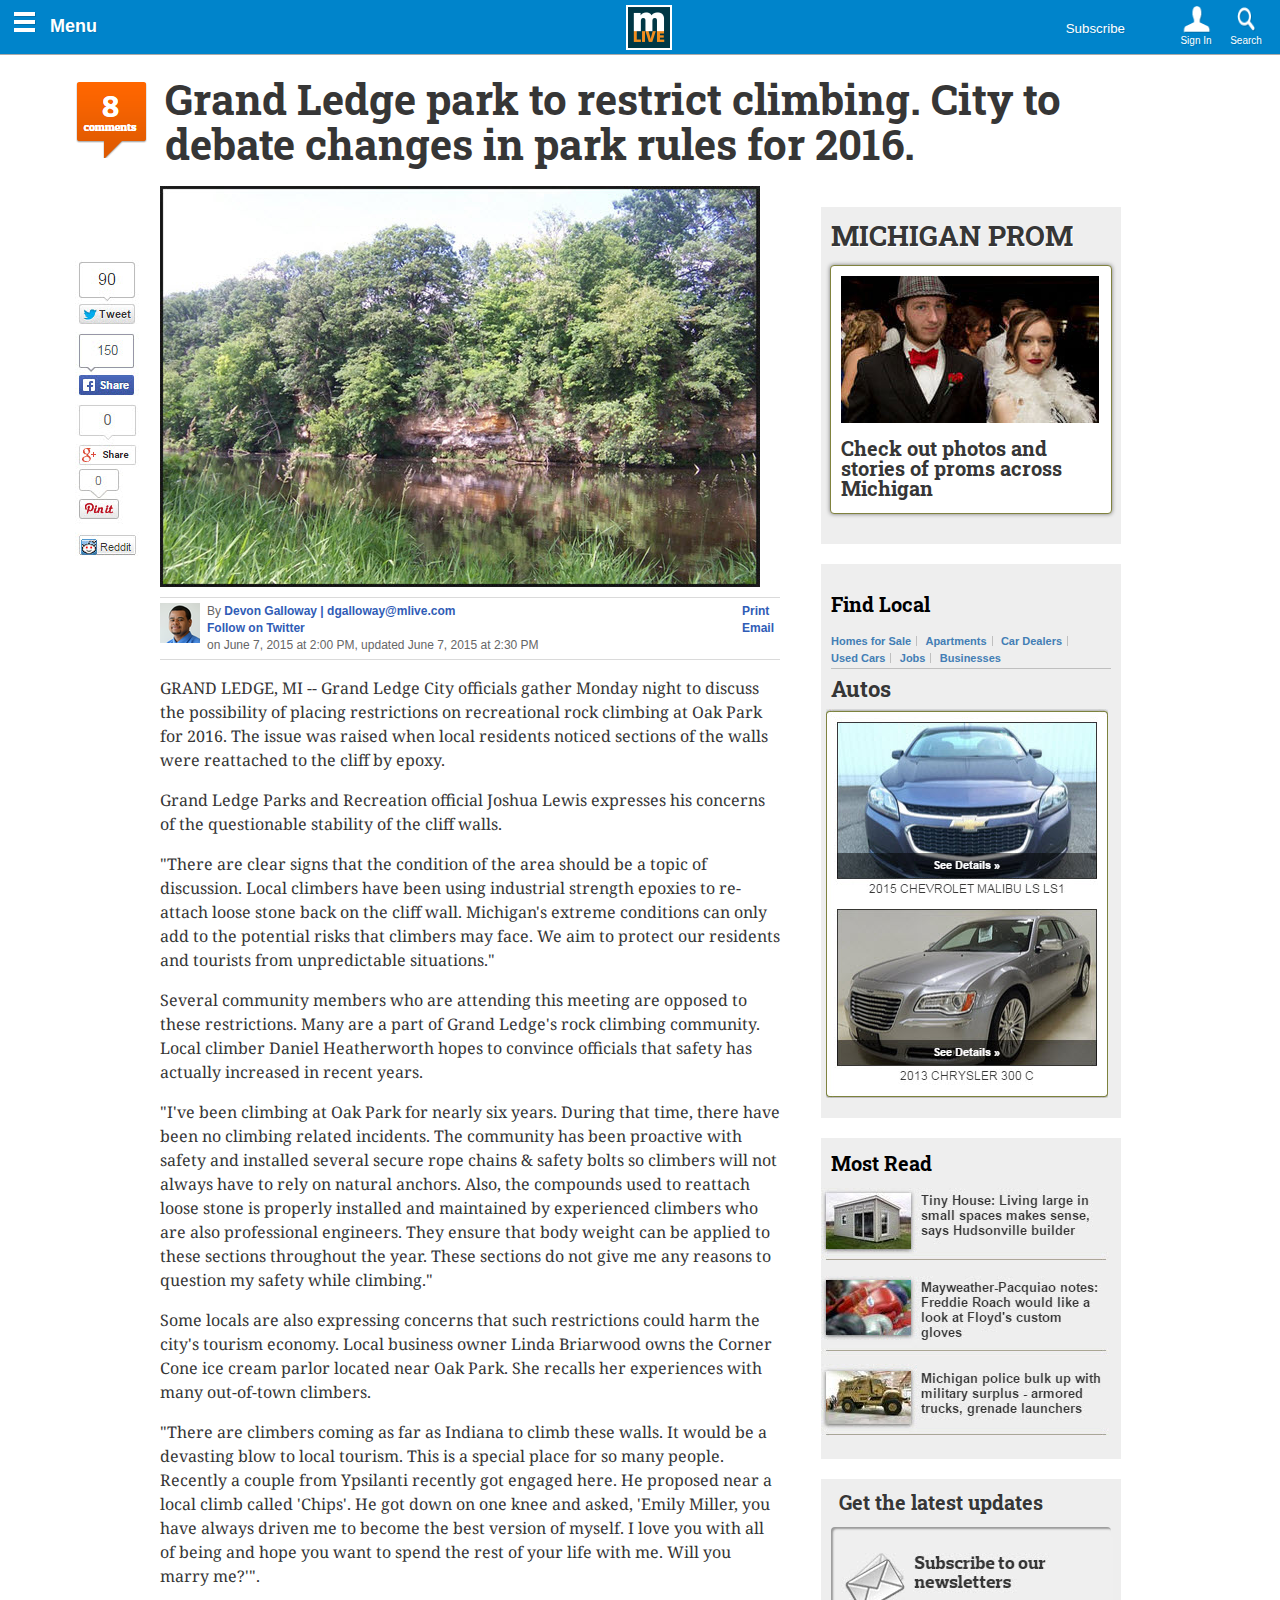
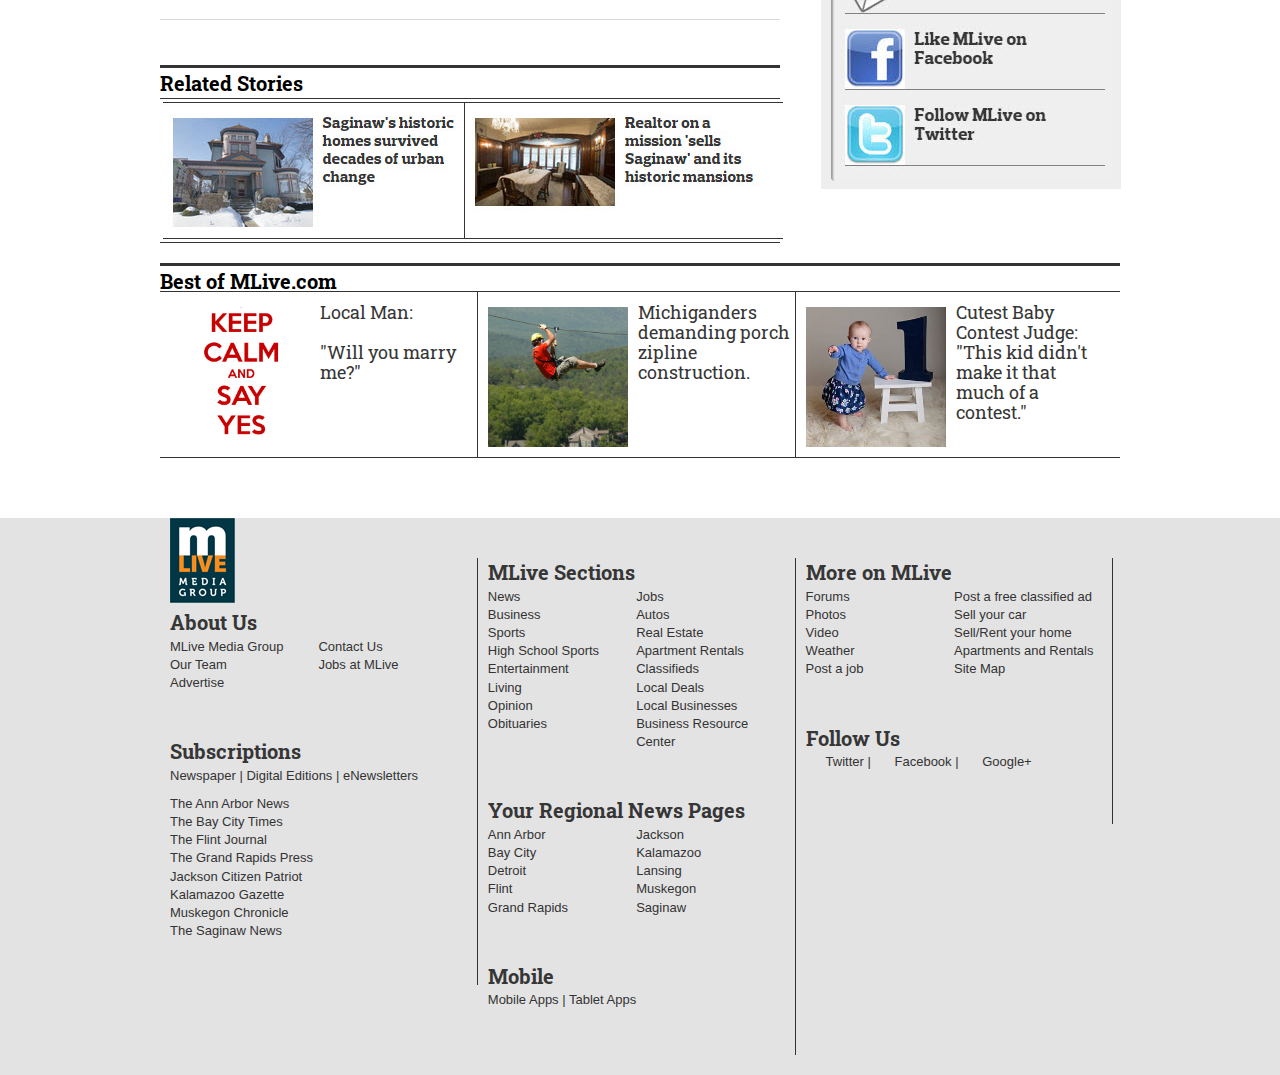
==== commit a4d7538e: "Replaced all href links to point home instead." ====
--- a/index.html
+++ b/index.html
@@ -23,7 +23,7 @@
                   <img src="img/mlive-logo.png" style="
                      padding-bottom: 45px;
                      ">
-                  <a id="adv_aff_link" href="http://www.mlive.com/" title="MLive"><span class="ir">MLive</span></a>
+                  <a id="adv_aff_link" href="#" title="MLive"><span class="ir">MLive</span></a>
                   <div id="adv_header_text" style="
                      ">
                      <h3 data-state="7" class="advEdition">
@@ -63,7 +63,7 @@
                   <div id="adv_menu_container">
                      <div class="advDropdownInner">
                         <ul id="adv_menu_top" class="advMenu">
-                           <li><a href="http://www.mlive.com/">Home</a></li>
+                           <li><a href="#">Home</a></li>
                            <li id="adv_menu_select_edition" data-state="2" data-key="edition">
                               <span class="advHelperText">Set Your Edition</span>
                               <span class="nolink">Michigan</span><span class="next" data-state="2" data-key="edition"></span>
@@ -79,26 +79,26 @@
                            </li>
                         </ul>
                         <ul id="adv_menu_main" class="advMenu">
-                           <li><a href="http://www.mlive.com/news/">News</a><span class="next" data-state="2" data-key="3013"></span></li>
-                           <li><a href="http://www.mlive.com/sports/">Sports</a><span class="next" data-state="2" data-key="3004"></span></li>
-                           <li><a href="http://www.mlive.com/hssports/">High School Sports</a><span class="next" data-state="2" data-key="hssports"></span></li>
-                           <li><a href="http://www.mlive.com/weather">Weather</a><span class="next" data-state="2" data-key="3090"></span></li>
-                           <li><a href="http://www.mlive.com/business/">Business</a><span class="next" data-state="2" data-key="3086"></span></li>
-                           <li><a href="http://www.mlive.com/jobs/">Jobs</a><span class="none" data-state="2" data-key="6319"></span></li>
-                           <li><a href="http://autos.mlive.com/">Autos</a><span class="none" data-state="2" data-key="3097"></span></li>
-                           <li><a href="http://realestate.mlive.com/">Real Estate</a><span class="none" data-state="2" data-key="3062"></span></li>
-                           <li><a href="http://realestate.mlive.com/for-rent">Rentals</a><span class="none" data-state="2" data-key="6118"></span></li>
-                           <li><a href="http://www.mlive.com/entertainment/">Entertainment</a><span class="next" data-state="2" data-key="3015"></span></li>
-                           <li><a href="http://www.mlive.com/food/">Food &amp; Dining</a><span class="next" data-state="2" data-key="3100"></span></li>
+                           <li><a href="#">News</a><span class="next" data-state="2" data-key="3013"></span></li>
+                           <li><a href="#">Sports</a><span class="next" data-state="2" data-key="3004"></span></li>
+                           <li><a href="#">High School Sports</a><span class="next" data-state="2" data-key="hssports"></span></li>
+                           <li><a href="#">Weather</a><span class="next" data-state="2" data-key="3090"></span></li>
+                           <li><a href="#">Business</a><span class="next" data-state="2" data-key="3086"></span></li>
+                           <li><a href="#">Jobs</a><span class="none" data-state="2" data-key="6319"></span></li>
+                           <li><a href="#">Autos</a><span class="none" data-state="2" data-key="3097"></span></li>
+                           <li><a href="#">Real Estate</a><span class="none" data-state="2" data-key="3062"></span></li>
+                           <li><a href="#">Rentals</a><span class="none" data-state="2" data-key="6118"></span></li>
+                           <li><a href="#">Entertainment</a><span class="next" data-state="2" data-key="3015"></span></li>
+                           <li><a href="#">Food &amp; Dining</a><span class="next" data-state="2" data-key="3100"></span></li>
                            <li><span class="nolink" href="">Lifestyle</span><span class="next" data-state="2" data-key="6134"></span></li>
-                           <li><a href="http://www.mlive.com/opinion/">Opinion</a><span class="next" data-state="2" data-key="3099"></span></li>
+                           <li><a href="#">Opinion</a><span class="next" data-state="2" data-key="3099"></span></li>
                            <li><span class="nolink" href="http://www.mlive.com/photos/">Photos &amp; Videos</span><span class="next" data-state="2" data-key="3066"></span></li>
-                           <li><a href="http://members.mlive.com/">Become a Member</a><span class="next" data-state="2" data-key="3078"></span></li>
-                           <li><a href="http://classifieds.mlive.com/">Classifieds</a><span class="none" data-state="2" data-key="3060"></span></li>
-                           <li><a href="http://www.mlive.com/obituaries/">Obituaries</a><span class="none" data-state="2" data-key="6318"></span></li>
-                           <li><a href="http://www.mlive.com/deals/">Find&amp;Save</a><span class="none" data-state="2" data-key="6317"></span></li>
-                           <li><a href="http://businessfinder.mlive.com/">Local Businesses</a><span class="none" data-state="2" data-key="6316"></span></li>
-                           <li><a href="http://www.mlive.com/placead/">Place an Ad</a><span class="none" data-state="2" data-key="6409"></span></li>
+                           <li><a href="#">Become a Member</a><span class="next" data-state="2" data-key="3078"></span></li>
+                           <li><a href="#">Classifieds</a><span class="none" data-state="2" data-key="3060"></span></li>
+                           <li><a href="#">Obituaries</a><span class="none" data-state="2" data-key="6318"></span></li>
+                           <li><a href="#">Find&amp;Save</a><span class="none" data-state="2" data-key="6317"></span></li>
+                           <li><a href="#">Local Businesses</a><span class="none" data-state="2" data-key="6316"></span></li>
+                           <li><a href="#">Place an Ad</a><span class="none" data-state="2" data-key="6409"></span></li>
                            <li data-state="2" data-key="follow"><span class="nolink">Follow Us</span>
                               <span class="next" data-state="2" data-key="follow"></span>
                            </li>
@@ -112,17 +112,17 @@
                               <div class="prev"></div>
                               Back to Main Menu
                            </li>
-                           <li><a href="http://www.mlive.com/auto/">Automotive</a></li>
-                           <li><a href="http://www.mlive.com/crime/">Crime</a></li>
-                           <li><a href="http://topics.mlive.com/tag/searchable-database/posts.html">Databases</a></li>
-                           <li><a href="http://www.mlive.com/education/">Education</a></li>
-                           <li><a href="http://www.mlive.com/environment/">Environment</a></li>
-                           <li><a href="http://www.mlive.com/health">Health</a></li>
-                           <li><a href="http://www.mlive.com/lottery/">Lottery</a></li>
-                           <li><a href="http://www.mlive.com/obituaries/">Obituaries</a></li>
-                           <li><a href="http://www.mlive.com/politics/">Politics &amp; Elections</a></li>
-                           <li><a href="http://www.mlive.com/newsflash">U.S. &amp; World</a></li>
-                           <li><a href="http://www.mlive.com/weather">Weather</a></li>
+                           <li><a href="#">Automotive</a></li>
+                           <li><a href="#">Crime</a></li>
+                           <li><a href="#">Databases</a></li>
+                           <li><a href="#">Education</a></li>
+                           <li><a href="#">Environment</a></li>
+                           <li><a href="#">Health</a></li>
+                           <li><a href="#">Lottery</a></li>
+                           <li><a href="#">Obituaries</a></li>
+                           <li><a href="#">Politics &amp; Elections</a></li>
+                           <li><a href="#">U.S. &amp; World</a></li>
+                           <li><a href="#">Weather</a></li>
                            <li class="advMenuExpansion" data-state="3" data-sub-key="6229" data-sub-parent="3013"><span class="nolink">Regions</span><span class="next" data-state="3" data-sub-key="6229" data-sub-parent="3013"></span></li>
                            <li class="advMenuExpansion" data-state="3" data-sub-key="7063" data-sub-parent="3013"><span class="nolink">News subscriptions</span><span class="next" data-state="3" data-sub-key="7063" data-sub-parent="3013"></span></li>
                         </ul>
@@ -131,18 +131,18 @@
                               <div class="prev"></div>
                               Back to Main Menu
                            </li>
-                           <li><a href="http://www.mlive.com/lions/">Lions</a></li>
-                           <li><a href="http://www.mlive.com/pistons/">Pistons</a></li>
-                           <li><a href="http://www.mlive.com/redwings/">Red Wings</a></li>
-                           <li><a href="http://www.mlive.com/tigers/">Tigers</a></li>
-                           <li><a href="http://www.mlive.com/broncos/">Broncos</a></li>
-                           <li><a href="http://www.mlive.com/cardinals/">Cardinals</a></li>
-                           <li><a href="http://www.mlive.com/chippewas/">Chippewas</a></li>
-                           <li><a href="http://www.mlive.com/eagles/">Eagles</a></li>
-                           <li><a href="http://www.mlive.com/lakers/">Lakers</a></li>
-                           <li><a href="http://www.mlive.com/spartans/">Spartans</a></li>
-                           <li><a href="http://www.mlive.com/wolverines/">Wolverines</a></li>
-                           <li><a href="http://www.mlive.com/smallcolleges">Small Colleges</a></li>
+                           <li><a href="#">Lions</a></li>
+                           <li><a href="#">Pistons</a></li>
+                           <li><a href="#">Red Wings</a></li>
+                           <li><a href="#">Tigers</a></li>
+                           <li><a href="#">Broncos</a></li>
+                           <li><a href="#">Cardinals</a></li>
+                           <li><a href="#">Chippewas</a></li>
+                           <li><a href="#">Eagles</a></li>
+                           <li><a href="#">Lakers</a></li>
+                           <li><a href="#">Spartans</a></li>
+                           <li><a href="#">Wolverines</a></li>
+                           <li><a href="#">Small Colleges</a></li>
                            <li class="advMenuExpansion" data-state="3" data-sub-key="3083" data-sub-parent="3004"><span class="nolink">More Sports</span><span class="next" data-state="3" data-sub-key="3083" data-sub-parent="3004"></span></li>
                         </ul>
                         <ul class="advMenuSub advMenu" data-key="3090">
@@ -150,22 +150,22 @@
                               <div class="prev"></div>
                               Back to Main Menu
                            </li>
-                           <li><a href="http://connect.mlive.com/staff/torregrossa/posts.html">Forecasts from Mark Torregrossa</a></li>
-                           <li><a href="http://topics.mlive.com/tag/%40mlive-weather/index.html">Michigan Weather News</a></li>
-                           <li><a href="http://www.mlive.com/weather/">Radar &amp; More</a></li>
+                           <li><a href="#">Forecasts from Mark Torregrossa</a></li>
+                           <li><a href="#">Michigan Weather News</a></li>
+                           <li><a href="#">Radar &amp; More</a></li>
                         </ul>
                         <ul class="advMenuSub advMenu" data-key="3086">
                            <li class="advMainMenuLink" data-state="2">
                               <div class="prev"></div>
                               Back to Main Menu
                            </li>
-                           <li><a href="http://www.mlive.com/auto/">Automotive</a></li>
-                           <li><a href="http://www.mlive.com/business/">Statewide</a></li>
-                           <li><a href="http://www.mlive.com/business/ann-arbor/">Ann Arbor</a></li>
-                           <li><a href="http://www.mlive.com/business/jackson-lansing/">Jackson &amp; Lansing</a></li>
-                           <li><a href="http://www.mlive.com/business/detroit/">Metro Detroit</a></li>
-                           <li><a href="http://www.mlive.com/business/mid-michigan/">Mid-Michigan</a></li>
-                           <li><a href="http://www.mlive.com/business/west-michigan/">West Michigan</a></li>
+                           <li><a href="#">Automotive</a></li>
+                           <li><a href="#">Statewide</a></li>
+                           <li><a href="#">Ann Arbor</a></li>
+                           <li><a href="#">Jackson &amp; Lansing</a></li>
+                           <li><a href="#">Metro Detroit</a></li>
+                           <li><a href="#">Mid-Michigan</a></li>
+                           <li><a href="#">West Michigan</a></li>
                            <li class="advMenuExpansion" data-state="3" data-sub-key="3003" data-sub-parent="3086"><span class="nolink">More Business</span><span class="next" data-state="3" data-sub-key="3003" data-sub-parent="3086"></span></li>
                         </ul>
                         <ul class="advMenuSub advMenu" data-key="3015">
@@ -173,51 +173,51 @@
                               <div class="prev"></div>
                               Back to Main Menu
                            </li>
-                           <li><a href="http://www.mlive.com/dining/">Dining Out</a></li>
-                           <li><a href="http://www.mlive.com/events/">Event Listings</a></li>
-                           <li><a href="http://myevent.mlive.com/web/event.php">Post an Event</a></li>
-                           <li><a href="http://www.mlive.com/michigansbest">Michigan's Best</a></li>
-                           <li><a href="http://www.mlive.com/movies/index.ssf?finder=mlive">Movie Listings</a></li>
-                           <li><a href="http://www.mlive.com/movies/">Movies &amp; Reviews</a></li>
-                           <li><a href="http://www.mlive.com/music/">Music &amp; Reviews</a></li>
-                           <li><a href="http://www.mlive.com/comics-kingdom/">Comics</a></li>
-                           <li><a href="http://www.mlive.com/celebrity-news/">Celebrities</a></li>
-                           <li><a href="http://www.mlive.com/puzzles-kingdom/">Puzzles</a></li>
-                           <li><a href="http://affiliate.zap2it.com/tvlistings/ZCGrid.do?aid=mli">TV Listings</a></li>
+                           <li><a href="#">Dining Out</a></li>
+                           <li><a href="#">Event Listings</a></li>
+                           <li><a href="#">Post an Event</a></li>
+                           <li><a href="#">Michigan's Best</a></li>
+                           <li><a href="#">Movie Listings</a></li>
+                           <li><a href="#">Movies &amp; Reviews</a></li>
+                           <li><a href="#">Music &amp; Reviews</a></li>
+                           <li><a href="#">Comics</a></li>
+                           <li><a href="#">Celebrities</a></li>
+                           <li><a href="#">Puzzles</a></li>
+                           <li><a href="#">TV Listings</a></li>
                         </ul>
                         <ul class="advMenuSub advMenu" data-key="3100">
                            <li class="advMainMenuLink" data-state="2">
                               <div class="prev"></div>
                               Back to Main Menu
                            </li>
-                           <li><a href="http://www.mlive.com/dining/">Dining Out</a></li>
-                           <li><a href="http://www.mlive.com/cooking/">Cooking &amp; Recipes</a></li>
-                           <li><a href="http://www.mlive.com/cooking/heathly-eating/">Healthy Eating</a></li>
-                           <li><a href="http://www.mlive.com/ziplist">My Recipe Box</a></li>
-                           <li><a href="http://www.mlive.com/michigansbest">Michigan's Best</a></li>
-                           <li><a href="http://www.mlive.com/beer">Beer</a></li>
-                           <li><a href="http://www.mlive.com/drinks/">Drinks</a></li>
-                           <li><a href="http://www.mlive.com/wine/">Wine</a></li>
+                           <li><a href="#">Dining Out</a></li>
+                           <li><a href="#">Cooking &amp; Recipes</a></li>
+                           <li><a href="#">Healthy Eating</a></li>
+                           <li><a href="#">My Recipe Box</a></li>
+                           <li><a href="#">Michigan's Best</a></li>
+                           <li><a href="#">Beer</a></li>
+                           <li><a href="#">Drinks</a></li>
+                           <li><a href="#">Wine</a></li>
                         </ul>
                         <ul class="advMenuSub advMenu" data-key="6134">
                            <li class="advMainMenuLink" data-state="2">
                               <div class="prev"></div>
                               Back to Main Menu
                            </li>
-                           <li><a href="http://www.mlive.com/celebrations">Celebrations</a></li>
-                           <li><a href="http://www.mlive.com/health/">Health &amp; Fitness</a></li>
-                           <li><a href="http://www.mlive.com/homeandgarden/">Home &amp; Garden</a></li>
-                           <li><a href="http://www.mlive.com/travel/">Travel</a></li>
-                           <li><a href="http://www.mlive.com/weddings/">Weddings</a></li>
+                           <li><a href="#">Celebrations</a></li>
+                           <li><a href="#">Health &amp; Fitness</a></li>
+                           <li><a href="#">Home &amp; Garden</a></li>
+                           <li><a href="#">Travel</a></li>
+                           <li><a href="#">Weddings</a></li>
                         </ul>
                         <ul class="advMenuSub advMenu" data-key="3099">
                            <li class="advMainMenuLink" data-state="2">
                               <div class="prev"></div>
                               Back to Main Menu
                            </li>
-                           <li><a href="http://connect.mlive.com/user/BraunKen/posts.html">Ken Braun</a></li>
-                           <li><a href="http://connect.mlive.com/user/sjdemas/posts.html">Susan Demas</a></li>
-                           <li><a href="http://connect.mlive.com/user/timskubick/posts.html">Tim Skubick</a></li>
+                           <li><a href="#">Ken Braun</a></li>
+                           <li><a href="#">Susan Demas</a></li>
+                           <li><a href="#">Tim Skubick</a></li>
                            <li class="advMenuExpansion" data-state="3" data-sub-key="6443" data-sub-parent="3099"><span class="nolink">By Region</span><span class="next" data-state="3" data-sub-key="6443" data-sub-parent="3099"></span></li>
                         </ul>
                         <ul class="advMenuSub advMenu" data-key="3066">
@@ -225,49 +225,49 @@
                               <div class="prev"></div>
                               Back to Main Menu
                            </li>
-                           <li><a href="http://photos.mlive.com/8002564/galleries/index.html">Ann Arbor Photos</a></li>
-                           <li><a href="http://photos.mlive.com/4468/galleries/index.html">Bay City Photos</a></li>
-                           <li><a href="http://photos.mlive.com/5628/galleries/index.html">Detroit Photos</a></li>
-                           <li><a href="http://photos.mlive.com/4466/galleries/index.html">Flint Photos</a></li>
-                           <li><a href="http://photos.mlive.com/4469/galleries/index.html">Grand Rapids Photos</a></li>
-                           <li><a href="http://photos.mlive.com/4471/galleries/index.html">Jackson Photos</a></li>
-                           <li><a href="http://photos.mlive.com/4472/galleries/index.html">Kalamazoo Photos</a></li>
-                           <li><a href="http://photos.mlive.com/8002029/galleries/index.html">Lansing Photos</a></li>
-                           <li><a href="http://photos.mlive.com/4474/galleries/index.html">Muskegon Photos</a></li>
-                           <li><a href="http://photos.mlive.com/4473/galleries/index.html">Saginaw Photos</a></li>
-                           <li class="advMenuExpansion" data-state="3" data-sub-key="3044" data-sub-parent="3066"><a href="http://videos.mlive.com/mlive/index.html">Videos</a><span class="next" data-state="3" data-sub-key="3044" data-sub-parent="3066"></span></li>
+                           <li><a href="#">Ann Arbor Photos</a></li>
+                           <li><a href="#">Bay City Photos</a></li>
+                           <li><a href="#">Detroit Photos</a></li>
+                           <li><a href="#">Flint Photos</a></li>
+                           <li><a href="#">Grand Rapids Photos</a></li>
+                           <li><a href="#">Jackson Photos</a></li>
+                           <li><a href="#">Kalamazoo Photos</a></li>
+                           <li><a href="#">Lansing Photos</a></li>
+                           <li><a href="#">Muskegon Photos</a></li>
+                           <li><a href="#">Saginaw Photos</a></li>
+                           <li class="advMenuExpansion" data-state="3" data-sub-key="3044" data-sub-parent="3066"><a href="#">Videos</a><span class="next" data-state="3" data-sub-key="3044" data-sub-parent="3066"></span></li>
                         </ul>
                         <ul class="advMenuSub advMenu" data-key="3078">
                            <li class="advMainMenuLink" data-state="2">
                               <div class="prev"></div>
                               Back to Main Menu
                            </li>
-                           <li><a href="https://members.mlive.com/login.aspx?ReturnUrl=%2fSecurePage%2fselectaccount.aspx">Manage your Subscriptions</a></li>
-                           <li><a href="http://benefits.mlive.com/">My Michigan Membership Benefits</a></li>
-                           <li><a href="http://benefits.mlive.com/digital/">eReplica</a></li>
-                           <li><a href="http://subscription.mlive.com/newsletters/">Newsletters</a></li>
-                           <li><a href="http://www.mlivemediagroup.com/brands/newspapers/">Our Newspapers</a></li>
-                           <li><a href="http://www.mlive.com/rss/">RSS Feeds</a></li>
+                           <li><a href="#">Manage your Subscriptions</a></li>
+                           <li><a href="#">My Michigan Membership Benefits</a></li>
+                           <li><a href="#">eReplica</a></li>
+                           <li><a href="#">Newsletters</a></li>
+                           <li><a href="#">Our Newspapers</a></li>
+                           <li><a href="#">RSS Feeds</a></li>
                         </ul>
                         <ul class="advMenuSub advMenu" data-key="hssports" data-sub-key="hssports">
                            <li class="advMainMenuLink" data-state="2">
                               <div class="prev"></div>
                               Back to Main Menu
                            </li>
-                           <li><a href="http://highschoolsports.mlive.com/">High School Sports Home</a></li>
-                           <li><a href="http://highschoolsports.mlive.com/boystrackandfield/">Boys Track and Field</a></li>
-                           <li><a href="http://highschoolsports.mlive.com/girlstrackandfield/">Girls Track and Field</a></li>
-                           <li><a href="http://highschoolsports.mlive.com/baseball/">Baseball</a></li>
-                           <li><a href="http://highschoolsports.mlive.com/softball/">Softball</a></li>
-                           <li><a href="http://highschoolsports.mlive.com/girlssoccer/">Girls Soccer</a></li>
-                           <li><a href="http://highschoolsports.mlive.com/boysgolf/">Boys Golf</a></li>
-                           <li><a href="http://highschoolsports.mlive.com/girlstennis/">Girls Tennis</a></li>
-                           <li><a href="http://highschoolsports.mlive.com/boyslacrosse/">Boys Lacrosse</a></li>
-                           <li><a href="http://highschoolsports.mlive.com/girlslacrosse/">Girls Lacrosse</a></li>
-                           <li><a href="http://highschoolsports.mlive.com/girlswaterpolo/">Girls Water Polo</a></li>
-                           <li><a href="http://highschoolsports.mlive.com/boysrowing/">Boys Rowing</a></li>
-                           <li><a href="http://highschoolsports.mlive.com/girlsrowing/">Girls Rowing</a></li>
-                           <li><a href="http://highschoolsports.mlive.com/boysrugby/">Boys Rugby</a></li>
+                           <li><a href="#">High School Sports Home</a></li>
+                           <li><a href="#">Boys Track and Field</a></li>
+                           <li><a href="#">Girls Track and Field</a></li>
+                           <li><a href="#">Baseball</a></li>
+                           <li><a href="#">Softball</a></li>
+                           <li><a href="#">Girls Soccer</a></li>
+                           <li><a href="#">Boys Golf</a></li>
+                           <li><a href="#">Girls Tennis</a></li>
+                           <li><a href="#">Boys Lacrosse</a></li>
+                           <li><a href="#">Girls Lacrosse</a></li>
+                           <li><a href="#">Girls Water Polo</a></li>
+                           <li><a href="#">Boys Rowing</a></li>
+                           <li><a href="#">Girls Rowing</a></li>
+                           <li><a href="#">Boys Rugby</a></li>
                            <li class="advMenuExpansion" data-state="3" data-sub-key="hssports">
                               <span class="nolink">Off Season Sports</span> 
                               <span class="next" data-state="3" data-sub-key="hssports"></span> 
@@ -278,53 +278,53 @@
                               <div class="prev"></div>
                               Back to High School Sports Menu
                            </li>
-                           <li><a href="http://highschoolsports.mlive.com/boysbasketball/">Boys Basketball</a></li>
-                           <li><a href="http://highschoolsports.mlive.com/girlsbasketball/">Girls Basketball</a></li>
-                           <li><a href="http://highschoolsports.mlive.com/football/">Football</a></li>
-                           <li><a href="http://highschoolsports.mlive.com/wrestling/">Wrestling</a></li>
-                           <li><a href="http://highschoolsports.mlive.com/boysicehockey/">Boys Ice Hockey</a></li>
-                           <li><a href="http://highschoolsports.mlive.com/girlsvolleyball/">Girls Volleyball</a></li>
-                           <li><a href="http://highschoolsports.mlive.com/boyssoccer/">Boys Soccer</a></li>
-                           <li><a href="http://highschoolsports.mlive.com/boysswimming/">Boys Swimming</a></li>
-                           <li><a href="http://highschoolsports.mlive.com/girlsswimming/">Girls Swimming</a></li>
-                           <li><a href="http://highschoolsports.mlive.com/boystennis/">Boys Tennis</a></li>
-                           <li><a href="http://highschoolsports.mlive.com/girlsgolf/">Girls Golf</a></li>
-                           <li><a href="http://highschoolsports.mlive.com/boyscrosscountry/">Boys Cross Country</a></li>
-                           <li><a href="http://highschoolsports.mlive.com/girlscrosscountry/">Girls Cross Country</a></li>
-                           <li><a href="http://highschoolsports.mlive.com/fieldhockey/">Field Hockey</a></li>
-                           <li><a href="http://highschoolsports.mlive.com/boyswaterpolo/">Boys Water Polo</a></li>
-                           <li><a href="http://highschoolsports.mlive.com/cheer/">Competitive Cheer</a></li>
-                           <li><a href="http://highschoolsports.mlive.com/boysbowling/">Boys Bowling</a></li>
-                           <li><a href="http://highschoolsports.mlive.com/girlsbowling/">Girls Bowling</a></li>
-                           <li><a href="http://highschoolsports.mlive.com/girlsgymnastics/">Girls Gymnastics</a></li>
-                           <li><a href="http://highschoolsports.mlive.com/boysskiing/">Boys Skiing</a></li>
-                           <li><a href="http://highschoolsports.mlive.com/girlsskiing/">Girls Skiing</a></li>
-                           <li><a href="http://highschoolsports.mlive.com/equestrian/">Equestrian</a></li>
-                           <li><a href="http://highschoolsports.mlive.com/girlsicehockey/">Girls Ice Hockey</a></li>
-                           <li><a href="http://highschoolsports.mlive.com/boysgymnastics/">Boys Gymnastics</a></li>
+                           <li><a href="#">Boys Basketball</a></li>
+                           <li><a href="#">Girls Basketball</a></li>
+                           <li><a href="#">Football</a></li>
+                           <li><a href="#">Wrestling</a></li>
+                           <li><a href="#">Boys Ice Hockey</a></li>
+                           <li><a href="#">Girls Volleyball</a></li>
+                           <li><a href="#">Boys Soccer</a></li>
+                           <li><a href="#">Boys Swimming</a></li>
+                           <li><a href="#">Girls Swimming</a></li>
+                           <li><a href="#">Boys Tennis</a></li>
+                           <li><a href="#">Girls Golf</a></li>
+                           <li><a href="#">Boys Cross Country</a></li>
+                           <li><a href="#">Girls Cross Country</a></li>
+                           <li><a href="#">Field Hockey</a></li>
+                           <li><a href="#">Boys Water Polo</a></li>
+                           <li><a href="#">Competitive Cheer</a></li>
+                           <li><a href="#">Boys Bowling</a></li>
+                           <li><a href="#">Girls Bowling</a></li>
+                           <li><a href="#">Girls Gymnastics</a></li>
+                           <li><a href="#">Boys Skiing</a></li>
+                           <li><a href="#">Girls Skiing</a></li>
+                           <li><a href="#">Equestrian</a></li>
+                           <li><a href="#">Girls Ice Hockey</a></li>
+                           <li><a href="#">Boys Gymnastics</a></li>
                         </ul>
                         <ul id="adv_follow_menu" class="advMenuSub advMenu" data-key="follow">
                            <li class="advMainMenuLink" data-state="2">
                               <div class="prev"></div>
                               Back to Main Menu
                            </li>
-                           <li class="advMenuSoc" id="adv_follow_fb"><span><a href="http://www.mlive.com/connect/social/#Facebook">Visit our Facebook Page</a></span></li>
-                           <li class="advMenuSoc" id="adv_follow_twitter"><span><a href="http://www.mlive.com/connect/social/#Twitter">Follow us on Twitter</a></span></li>
-                           <li class="advMenuSoc" id="adv_follow_gplus"><span><a href="https://plus.google.com/u/0/118382608325892108926">Visit us on Google Plus</a></span></li>
+                           <li class="advMenuSoc" id="adv_follow_fb"><span><a href="#">Visit our Facebook Page</a></span></li>
+                           <li class="advMenuSoc" id="adv_follow_twitter"><span><a href="#">Follow us on Twitter</a></span></li>
+                           <li class="advMenuSoc" id="adv_follow_gplus"><span><a href="#">Visit us on Google Plus</a></span></li>
                         </ul>
                         <ul id="adv_subscribe_menu" class="advMenuSub advMenu" data-key="subscribe">
                            <li class="advMainMenuLink" data-state="2">
                               <div class="prev"></div>
                               Back to Main Menu
                            </li>
-                           <li value="ann-arbor" data-val="ann-arbor"><a href="http://members.mlive.com/index.aspx?siteCode=AAN">The Ann Arbor News</a></li>
-                           <li value="bay-city" data-val="bay-city"><a href="http://members.mlive.com/index.aspx?siteCode=BCT">The Bay City Times</a></li>
-                           <li value="flint" data-val="flint"><a href="http://members.mlive.com/index.aspx?siteCode=FJNL">The Flint Journal</a></li>
-                           <li value="grand-rapids" data-val="grand-rapids"><a href="http://members.mlive.com/index.aspx?siteCode=GRP">The Grand Rapids Press</a></li>
-                           <li value="jackson" data-val="jackson"><a href="http://members.mlive.com/index.aspx?siteCode=JCP">Jackson Citizen Patriot</a></li>
-                           <li value="kalamazoo" data-val="kalamazoo"><a href="http://members.mlive.com/index.aspx?siteCode=GAZ">Kalamazoo Gazette</a></li>
-                           <li value="muskegon" data-val="muskegon"><a href="http://members.mlive.com/index.aspx?siteCode=MC">Muskegon Chronicle</a></li>
-                           <li value="saginaw" data-val="saginaw"><a href="http://members.mlive.com/index.aspx?siteCode=SAG">The Saginaw News</a></li>
+                           <li value="ann-arbor" data-val="ann-arbor"><a href="#">The Ann Arbor News</a></li>
+                           <li value="bay-city" data-val="bay-city"><a href="#">The Bay City Times</a></li>
+                           <li value="flint" data-val="flint"><a href="#">The Flint Journal</a></li>
+                           <li value="grand-rapids" data-val="grand-rapids"><a href="#">The Grand Rapids Press</a></li>
+                           <li value="jackson" data-val="jackson"><a href="#">Jackson Citizen Patriot</a></li>
+                           <li value="kalamazoo" data-val="kalamazoo"><a href="#">Kalamazoo Gazette</a></li>
+                           <li value="muskegon" data-val="muskegon"><a href="#">Muskegon Chronicle</a></li>
+                           <li value="saginaw" data-val="saginaw"><a href="#">The Saginaw News</a></li>
                         </ul>
                         <ul id="adv_menu_edition" class="advMenuSub advMenu" data-key="edition">
                            <li data-value="ann-arbor" data-state="7">Ann Arbor</li>
@@ -381,7 +381,7 @@
                            <div class="title"></div>
                            <div><a class="advTrayLink" data-state="2" data-phase="phase1">Change your current location Ã‚Â»</a></div>
                            <div class="advWeatherInner"></div>
-                           <div class="advFrmBtn"><a class="advABtn" href="">View Full Weather Report</a></div>
+                           <div class="advFrmBtn"><a class="advABtn" href="#">View Full Weather Report</a></div>
                         </div>
                      </div>
                   </div>
@@ -437,17 +437,17 @@
                               </div>
                               <input type="hidden" id="adv_tr_error_url" name="error_url" value="https://signup.mlive.com/sign-in/">
                            </form>
-                           <a id="adv_pass_reset" href="https://signup.mlive.com/remember/?">Forgot your username and password?</a>
+                           <a id="adv_pass_reset" href="#">Forgot your username and password?</a>
                            <div class="advRule"></div>
                            <div class="advSocialLogin">
                               <div id="adv_signin_services">
                                  <h3>Don't have an account?</h3>
-                                 <p><a title="Register now!" id="adv_toprail_register" href="https://signup.mlive.com/register/?">Register now for free</a>, or sign in with any of these services:</p>
+                                 <p><a title="Register now!" id="adv_toprail_register" href="#">Register now for free</a>, or sign in with any of these services:</p>
                                  <span id="adv_signin_links">
-                                 <a class="adv-signin-fb" id="AdvTrSdFb" href="https://signup.mlive.com/sign-in/?option=Facebook"><img src="http://media.mlive.com/static/common/img/buttons/btn-signin-Facebook.png" alt="Facebook"></a>
-                                 <a class="adv-signin-google" href="https://signup.mlive.com/sign-in/?option=Google"><img src="http://media.mlive.com/static/common/img/buttons/btn-signin-Google.png" alt="Google"></a>
-                                 <a class="adv-signin-aim" href="https://signup.mlive.com/sign-in/?option=AIM"><img src="http://media.mlive.com/static/common/img/buttons/btn-signin-AOL.png" alt="AOL"></a>
-                                 <a class="adv-signin-twitter" href="https://signup.mlive.com/sign-in/?option=Twitter"><img src="http://media.mlive.com/static/common/img/buttons/btn-signin-Twitter.png" alt="Twitter"></a>
+                                 <a class="adv-signin-fb" id="AdvTrSdFb" href="#"><img src="http://media.mlive.com/static/common/img/buttons/btn-signin-Facebook.png" alt="Facebook"></a>
+                                 <a class="adv-signin-google" href="#"><img src="http://media.mlive.com/static/common/img/buttons/btn-signin-Google.png" alt="Google"></a>
+                                 <a class="adv-signin-aim" href="#"><img src="http://media.mlive.com/static/common/img/buttons/btn-signin-AOL.png" alt="AOL"></a>
+                                 <a class="adv-signin-twitter" href="#"><img src="http://media.mlive.com/static/common/img/buttons/btn-signin-Twitter.png" alt="Twitter"></a>
                                  </span>
                               </div>
                            </div>
@@ -460,9 +460,9 @@
                                  <h2></h2>
                               </div>
                               <div id="adv_profile_btns">
-                                 <span class="advProfileBtn" id="adv_profile_edit"><a href="" title="Edit your profile">Edit</a></span>
-                                 <span class="advProfileBtn" id="adv_profile_view"><a href="" title="View your public profile">Public Profile</a></span>
-                                 <span class="advProfileBtn" id="adv_profile_exit"><a href="" title="Sign out">Sign Out</a></span>
+                                 <span class="advProfileBtn" id="adv_profile_edit"><a href="#" title="Edit your profile">Edit</a></span>
+                                 <span class="advProfileBtn" id="adv_profile_view"><a href="#" title="View your public profile">Public Profile</a></span>
+                                 <span class="advProfileBtn" id="adv_profile_exit"><a href="#" title="Sign out">Sign Out</a></span>
                               </div>
                            </div>
                            <div id="adv_gigya_tr_profile"></div>
@@ -497,14 +497,14 @@
                <div class="advDropdownOuter">
                   <div class="advDropdownInner">
                      <ul class="advMenu">
-                        <li value="ann-arbor" data-val="ann-arbor"><a href="http://members.mlive.com/index.aspx?siteCode=AAN">The Ann Arbor News</a></li>
-                        <li value="bay-city" data-val="bay-city"><a href="http://members.mlive.com/index.aspx?siteCode=BCT">The Bay City Times</a></li>
-                        <li value="flint" data-val="flint"><a href="http://members.mlive.com/index.aspx?siteCode=FJNL">The Flint Journal</a></li>
-                        <li value="grand-rapids" data-val="grand-rapids"><a href="http://members.mlive.com/index.aspx?siteCode=GRP">The Grand Rapids Press</a></li>
-                        <li value="jackson" data-val="jackson"><a href="http://members.mlive.com/index.aspx?siteCode=JCP">Jackson Citizen Patriot</a></li>
-                        <li value="kalamazoo" data-val="kalamazoo"><a href="http://members.mlive.com/index.aspx?siteCode=GAZ">Kalamazoo Gazette</a></li>
-                        <li value="muskegon" data-val="muskegon"><a href="http://members.mlive.com/index.aspx?siteCode=MC">Muskegon Chronicle</a></li>
-                        <li value="saginaw" data-val="saginaw"><a href="http://members.mlive.com/index.aspx?siteCode=SAG">The Saginaw News</a></li>
+                        <li value="ann-arbor" data-val="ann-arbor"><a href="#">The Ann Arbor News</a></li>
+                        <li value="bay-city" data-val="bay-city"><a href="#">The Bay City Times</a></li>
+                        <li value="flint" data-val="flint"><a href="#">The Flint Journal</a></li>
+                        <li value="grand-rapids" data-val="grand-rapids"><a href="#">The Grand Rapids Press</a></li>
+                        <li value="jackson" data-val="jackson"><a href="#">Jackson Citizen Patriot</a></li>
+                        <li value="kalamazoo" data-val="kalamazoo"><a href="#">Kalamazoo Gazette</a></li>
+                        <li value="muskegon" data-val="muskegon"><a href="#">Muskegon Chronicle</a></li>
+                        <li value="saginaw" data-val="saginaw"><a href="#">The Saginaw News</a></li>
                      </ul>
                   </div>
                </div>
@@ -589,10 +589,10 @@
                            <!-- /social_top -->
                            <div id="social_mobile">
                               <div class="social_simple">
-                                 <a href="http://www.facebook.com/sharer.php?u=http%3A%2F%2Fwww.mlive.com%2Fnews%2Fflint%2Findex.ssf%2F2015%2F04%2Fhekmati_to_congress_defend_my.html" target="_blank" class="facebook"></a>
-                                 <a href="http://twitter.com/share?url=http%3A%2F%2Fwww.mlive.com%2Fnews%2Fflint%2Findex.ssf%2F2015%2F04%2Fhekmati_to_congress_defend_my.html&amp;text=%27Defend%20my%20dignity%20and%20that%20of%20my%20fellow%20Americans%2C%27%20Hekmati%20says%20in%20letter%20to%20Congress" target="_blank" class="twitter"></a>
-                                 <a href="mailto:?subject=%27Defend%20my%20dignity%20and%20that%20of%20my%20fellow%20Americans%2C%27%20Hekmati%20says%20in%20letter%20to%20Congress&amp;body=http%3A%2F%2Fwww.mlive.com%2Fnews%2Fflint%2Findex.ssf%2F2015%2F04%2Fhekmati_to_congress_defend_my.html#incart_email_mobile" target="_blank" class="email"></a>
-                                 <a href="#comments" class="no_mobile comments_button comments_button_top">Comments</a>
+                                 <a href="#" target="_blank" class="facebook"></a>
+                                 <a href="#" target="_blank" class="twitter"></a>
+                                 <a href="#" target="_blank" class="email"></a>
+                                 <a href="#" class="no_mobile comments_button comments_button_top">Comments</a>
                               </div>
                            </div>
                            <!-- /social_mobile -->  
@@ -619,7 +619,7 @@
                                  <p>Grand Ledge Parks and Recreation official Joshua Lewis expresses his concerns of the questionable stability of the cliff walls. </p>
                                  <p>"There are clear signs that the condition of the area should be a topic of discussion. Local climbers have been using industrial strength epoxies to re-attach loose stone back on the cliff wall. Michigan's extreme conditions can only add to the potential risks that climbers may face. We aim to protect our residents and tourists from unpredictable situations."</p>
                                  <p>Several community members who are attending this meeting are opposed to these restrictions. Many are a part of Grand Ledge's rock climbing community. Local climber Daniel Heatherworth hopes to convince officials that safety has actually increased in recent years.</p>
-                                 <p>"I've been climbing at Oak Park for nearly six years. During that time, there have been no climbing related incidents. The community as been proactive with safety and have installed several secure rope chains &amp safety bolts so climbers will not always have to rely on natural anchors. Also, the compounds used to reattach loose stone is properly installed and maintained by experienced climbers who are also professional engineers. They ensure that body weight can be applied to them throughout the year. These sections do not give me any reasons to question my safety while climbing."</p>
+                                 <p>"I've been climbing at Oak Park for nearly six years. During that time, there have been no climbing related incidents. The community has been proactive with safety and installed several secure rope chains &amp safety bolts so climbers will not always have to rely on natural anchors. Also, the compounds used to reattach loose stone is properly installed and maintained by experienced climbers who are also professional engineers. They ensure that body weight can be applied to these sections throughout the year. These sections do not give me any reasons to question my safety while climbing."</p>
                                  <p>Some locals are also expressing concerns that such restrictions could harm the city's tourism economy. Local business owner Linda Briarwood owns the Corner Cone ice cream parlor located near Oak Park. She recalls her experiences with many out-of-town climbers.</p>
                                  <p>"There are climbers coming as far as Indiana to climb these walls. It would be a devasting blow to local tourism. This is a special place for so many people. Recently a couple from Ypsilanti recently got engaged here. He proposed near a local climb called 'Chips'. He got down on one knee and asked, 'Emily Miller, you have always driven me to become the best version of myself. I love you with all of being and hope you want to spend the rest of your life with me. Will you marry me?'".</p>
                               </div>
@@ -661,10 +661,10 @@
                            <div id="social_bottom">
                            </div>
                            <div class="social_simple">
-                              <a href="http://www.facebook.com/sharer.php?u=http%3A%2F%2Fwww.mlive.com%2Fnews%2Fflint%2Findex.ssf%2F2015%2F04%2Fhekmati_to_congress_defend_my.html" target="_blank" class="facebook"></a>
-                              <a href="http://twitter.com/share?url=http%3A%2F%2Fwww.mlive.com%2Fnews%2Fflint%2Findex.ssf%2F2015%2F04%2Fhekmati_to_congress_defend_my.html&amp;text=%27Defend%20my%20dignity%20and%20that%20of%20my%20fellow%20Americans%2C%27%20Hekmati%20says%20in%20letter%20to%20Congress" target="_blank" class="twitter"></a> 
-                              <a href="mailto:?subject=%27Defend%20my%20dignity%20and%20that%20of%20my%20fellow%20Americans%2C%27%20Hekmati%20says%20in%20letter%20to%20Congress&amp;body=http%3A%2F%2Fwww.mlive.com%2Fnews%2Fflint%2Findex.ssf%2F2015%2F04%2Fhekmati_to_congress_defend_my.html#incart_email_mobile" target="_blank" class="email"></a>
-                              <a href="#comments" class="no_mobile comments_button  comments_button_bottom">Comments</a>
+                              <a href="#" target="_blank" class="facebook"></a>
+                              <a href="#" target="_blank" class="twitter"></a> 
+                              <a href="#" target="_blank" class="email"></a>
+                              <a href="#" class="no_mobile comments_button  comments_button_bottom">Comments</a>
                            </div>
                            <div class="clearfix newrelated" id="related">
                               <h2>Related Stories</h2>
@@ -692,7 +692,7 @@
                      </header>
                      <div class="promo-box">
                         <a href="#"><img src="img/prom.jpg" class="lazy" data-original="http://media.mlive.com/news_impact/photo/prompromojpg-5b0f62b49e50a921.jpg" data-position="special_report-main" alt=""></a>
-                        <h2><a href="lansing/grand_ledge/1254466885/index.html">Check out photos and stories of proms across Michigan</a></h2>
+                        <h2><a href="#">Check out photos and stories of proms across Michigan</a></h2>
                         <p></p>
                      </div>
                   </section>
@@ -721,22 +721,22 @@
                      <div id="cc_class" class="cc-set">
                         <!-- <h2></h2> -->
                         <div class="selector" id="cc-job">
-                           <h3><a href="http://m.mobilejobs.mlive.com/jobs/">Find a job</a></h3>
+                           <h3><a href="#">Find a job</a></h3>
                         </div>
                         <div class="selector" id="cc-auto">
-                           <h3><a href="http://autos.m.mlive.com/">Buy or sell a car</a></h3>
+                           <h3><a href="#">Buy or sell a car</a></h3>
                         </div>
                         <div class="selector" id="cc-sale">
-                           <h3><a href="http://res.m.mlive.com/">Find a place to live</a></h3>
+                           <h3><a href="#">Find a place to live</a></h3>
                         </div>
                         <div class="selector" id="cc-live">
-                           <h3><a href="http://merch.m.mlive.com/">See what's for sale</a></h3>
+                           <h3><a href="#">See what's for sale</a></h3>
                         </div>
                         <div class="selector" id="cc-business">
-                           <h3><a href="http://m.businessfinder.mlive.com/">Find a business</a></h3>
+                           <h3><a href="#">Find a business</a></h3>
                         </div>
                         <div class="selector" id="cc-obit">
-                           <h3><a href="http://mobileobits.mlive.com/">View obituaries</a></h3>
+                           <h3><a href="#">View obituaries</a></h3>
                         </div>
                      </div>
                   </section>
@@ -800,27 +800,27 @@
                <div class="cluster clearfix">
                   <h2>About Us</h2>
                   <ul>
-                     <li><a href="http://www.mlivemediagroup.com">MLive Media Group</a></li>
-                     <li><a href="http://www.mlivemediagroup.com/about/team/">Our Team</a></li>
-                     <li><a href="http://www.mlive.com/advertise/">Advertise</a></li>
+                     <li><a href="#">MLive Media Group</a></li>
+                     <li><a href="#">Our Team</a></li>
+                     <li><a href="#">Advertise</a></li>
                   </ul>
                   <ul>
-                     <li><a href="http://blog.mlive.com/mlive_contacts/contact_home.html" title="Contact Us">Contact Us</a></li>
-                     <li><a href="http://www.mlivemediagroup.com/careers">Jobs at MLive</a></li>
+                     <li><a href="#" title="Contact Us">Contact Us</a></li>
+                     <li><a href="#">Jobs at MLive</a></li>
                   </ul>
                </div>
                <div class="cluster clearfix">
                   <h2>Subscriptions</h2>
-                  <p><a href="https://members.mlive.com/index.aspx?siteCode=MI">Newspaper</a> | <a href="http://benefits.mlive.com/digital/">Digital Editions</a> | <a href="http://www.mlive.com/newsletters/">eNewsletters</a></p>
+                  <p><a href="#">Newspaper</a> | <a href="#">Digital Editions</a> | <a href="#">eNewsletters</a></p>
                   <ul class="no_wrap">
-                     <li><a href="http://members.mlive.com/index.aspx?siteCode=AAN">The Ann Arbor News</a></li>
-                     <li><a href="http://members.mlive.com/index.aspx?siteCode=BCT">The Bay City Times</a></li>
-                     <li><a href="http://members.mlive.com/index.aspx?siteCode=FJNL">The Flint Journal</a></li>
-                     <li><a href="http://members.mlive.com/index.aspx?siteCode=GRP">The Grand Rapids Press</a></li>
-                     <li><a href="http://members.mlive.com/index.aspx?siteCode=JCP">Jackson Citizen Patriot</a></li>
-                     <li><a href="http://members.mlive.com/index.aspx?siteCode=GAZ">Kalamazoo Gazette</a></li>
-                     <li><a href="http://members.mlive.com/index.aspx?siteCode=MC">Muskegon Chronicle</a></li>
-                     <li><a href="http://members.mlive.com/index.aspx?siteCode=SAG">The Saginaw News</a></li>
+                     <li><a href="#">The Ann Arbor News</a></li>
+                     <li><a href="#">The Bay City Times</a></li>
+                     <li><a href="#">The Flint Journal</a></li>
+                     <li><a href="#">The Grand Rapids Press</a></li>
+                     <li><a href="#">Jackson Citizen Patriot</a></li>
+                     <li><a href="#">Kalamazoo Gazette</a></li>
+                     <li><a href="#">Muskegon Chronicle</a></li>
+                     <li><a href="#">The Saginaw News</a></li>
                   </ul>
                </div>
             </div>
@@ -829,46 +829,46 @@
                <div class="cluster clearfix">
                   <h2>MLive Sections</h2>
                   <ul>
-                     <li><a href="http://www.mlive.com/news/">News</a></li>
-                     <li><a href="http://www.mlive.com/business/">Business</a></li>
-                     <li><a href="http://www.mlive.com/sports/">Sports</a></li>
-                     <li><a href="http://highschoolsports.mlive.com/">High School Sports</a></li>
-                     <li><a href="http://www.mlive.com/entertainment/">Entertainment</a></li>
-                     <li><a href="http://www.mlive.com/living/">Living</a></li>
-                     <li><a href="http://www.mlive.com/opinion/">Opinion</a></li>
-                     <li><a href="http://www.mlive.com/deathnotices/">Obituaries</a></li>
+                     <li><a href="#">News</a></li>
+                     <li><a href="#">Business</a></li>
+                     <li><a href="#">Sports</a></li>
+                     <li><a href="#">High School Sports</a></li>
+                     <li><a href="#">Entertainment</a></li>
+                     <li><a href="#">Living</a></li>
+                     <li><a href="#">Opinion</a></li>
+                     <li><a href="#">Obituaries</a></li>
                   </ul>
                   <ul>
-                     <li><a href="http://www.mlive.com/jobs/">Jobs</a></li>
-                     <li><a href="http://autos.mlive.com/">Autos</a></li>
-                     <li><a href="http://realestate.mlive.com/">Real Estate</a></li>
-                     <li><a href="http://realestate.mlive.com/for-rent/">Apartment Rentals</a></li>
-                     <li><a href="http://classifieds.mlive.com/">Classifieds</a></li>
-                     <li><a href="http://www.mlive.com/deals/">Local Deals</a></li>
-                     <li><a href="http://businessfinder.mlive.com">Local Businesses</a></li>
-                     <li><a href="http://www.mlive.com/business-resource-center/">Business Resource Center</a></li>
+                     <li><a href="#">Jobs</a></li>
+                     <li><a href="#">Autos</a></li>
+                     <li><a href="#">Real Estate</a></li>
+                     <li><a href="#">Apartment Rentals</a></li>
+                     <li><a href="#">Classifieds</a></li>
+                     <li><a href="#">Local Deals</a></li>
+                     <li><a href="#">Local Businesses</a></li>
+                     <li><a href="#">Business Resource Center</a></li>
                   </ul>
                </div>
                <div class="clearfix cluster">
                   <h2>Your Regional News Pages</h2>
                   <ul>
-                     <li><a href="http://www.mlive.com/ann-arbor/">Ann Arbor</a></li>
-                     <li><a href="http://www.mlive.com/bay-city/">Bay City</a></li>
-                     <li><a href="http://www.mlive.com/detroit/">Detroit</a></li>
-                     <li><a href="http://www.mlive.com/flint/">Flint</a></li>
-                     <li><a href="http://www.mlive.com/grand-rapids/">Grand Rapids</a></li>
+                     <li><a href="#">Ann Arbor</a></li>
+                     <li><a href="#">Bay City</a></li>
+                     <li><a href="#">Detroit</a></li>
+                     <li><a href="#">Flint</a></li>
+                     <li><a href="#">Grand Rapids</a></li>
                   </ul>
                   <ul>
-                     <li><a href="http://www.mlive.com/jackson/">Jackson</a></li>
-                     <li><a href="http://www.mlive.com/kalamazoo/">Kalamazoo</a></li>
-                     <li><a href="http://www.mlive.com/lansing/">Lansing</a></li>
-                     <li><a href="http://www.mlive.com/muskegon/">Muskegon</a></li>
-                     <li><a href="http://www.mlive.com/saginaw/">Saginaw</a></li>
+                     <li><a href="#">Jackson</a></li>
+                     <li><a href="#">Kalamazoo</a></li>
+                     <li><a href="#">Lansing</a></li>
+                     <li><a href="#">Muskegon</a></li>
+                     <li><a href="#">Saginaw</a></li>
                   </ul>
                </div>
                <div class="cluster">
                   <h2>Mobile</h2>
-                  <p><a href="http://www.mlive.com/mobile-device/">Mobile Apps</a> | <a href="http://www.mlive.com/mobile-device/">Tablet Apps</a>
+                  <p><a href="#">Mobile Apps</a> | <a href="#">Tablet Apps</a>
                   </p>
                </div>
             </div>
@@ -877,26 +877,26 @@
                <div class="clearfix cluster">
                   <h2>More on MLive</h2>
                   <ul>
-                     <li><a href="http://www.mlive.com/forums/">Forums</a></li>
-                     <li><a href="http://blog.mlive.com/updates/2014/01/mlivecom_galleries.html">Photos</a></li>
-                     <li><a href="http://videos.mlive.com/mlive">Video</a></li>
-                     <li><a href="http://www.mlive.com/weather/">Weather</a></li>
-                     <li><a href="http://www.mlive.com/jobs/">Post a job</a></li>
+                     <li><a href="#">Forums</a></li>
+                     <li><a href="#">Photos</a></li>
+                     <li><a href="#">Video</a></li>
+                     <li><a href="#">Weather</a></li>
+                     <li><a href="#">Post a job</a></li>
                   </ul>
                   <ul>
-                     <li><a href="http://www.mlive.com/classifieds/free/">Post a free classified ad</a></li>
-                     <li><a href="http://www.mlive.com/placead/">Sell your car</a></li>
-                     <li><a href="http://www.mlive.com/placead/">Sell/Rent your home</a></li>
-                     <li><a href="http://realestate.mlive.com/for-rent/">Apartments and Rentals</a></li>
-                     <li><a href="http://www.mlive.com/sitemap/">Site Map</a></li>
+                     <li><a href="#">Post a free classified ad</a></li>
+                     <li><a href="#">Sell your car</a></li>
+                     <li><a href="#">Sell/Rent your home</a></li>
+                     <li><a href="#">Apartments and Rentals</a></li>
+                     <li><a href="#">Site Map</a></li>
                   </ul>
                </div>
                <div class="cluster">
                   <h2>Follow Us</h2>
                   <p>
-                     <a href="http://www.mlive.com/connect/social/#Twitter" class="adv-icn-twitter icn-link">Twitter</a> | 
-                     <a href="http://www.mlive.com/connect/social/#Facebook" class="adv-icn-facebook icn-link">Facebook</a> | 
-                     <a href="https://plus.google.com/u/0/118382608325892108926" class="adv-icn-google icn-link">Google+</a>
+                     <a href="#" class="adv-icn-twitter icn-link">Twitter</a> | 
+                     <a href="#" class="adv-icn-facebook icn-link">Facebook</a> | 
+                     <a href="#" class="adv-icn-google icn-link">Google+</a>
                   </p>
                </div>
             </div>
